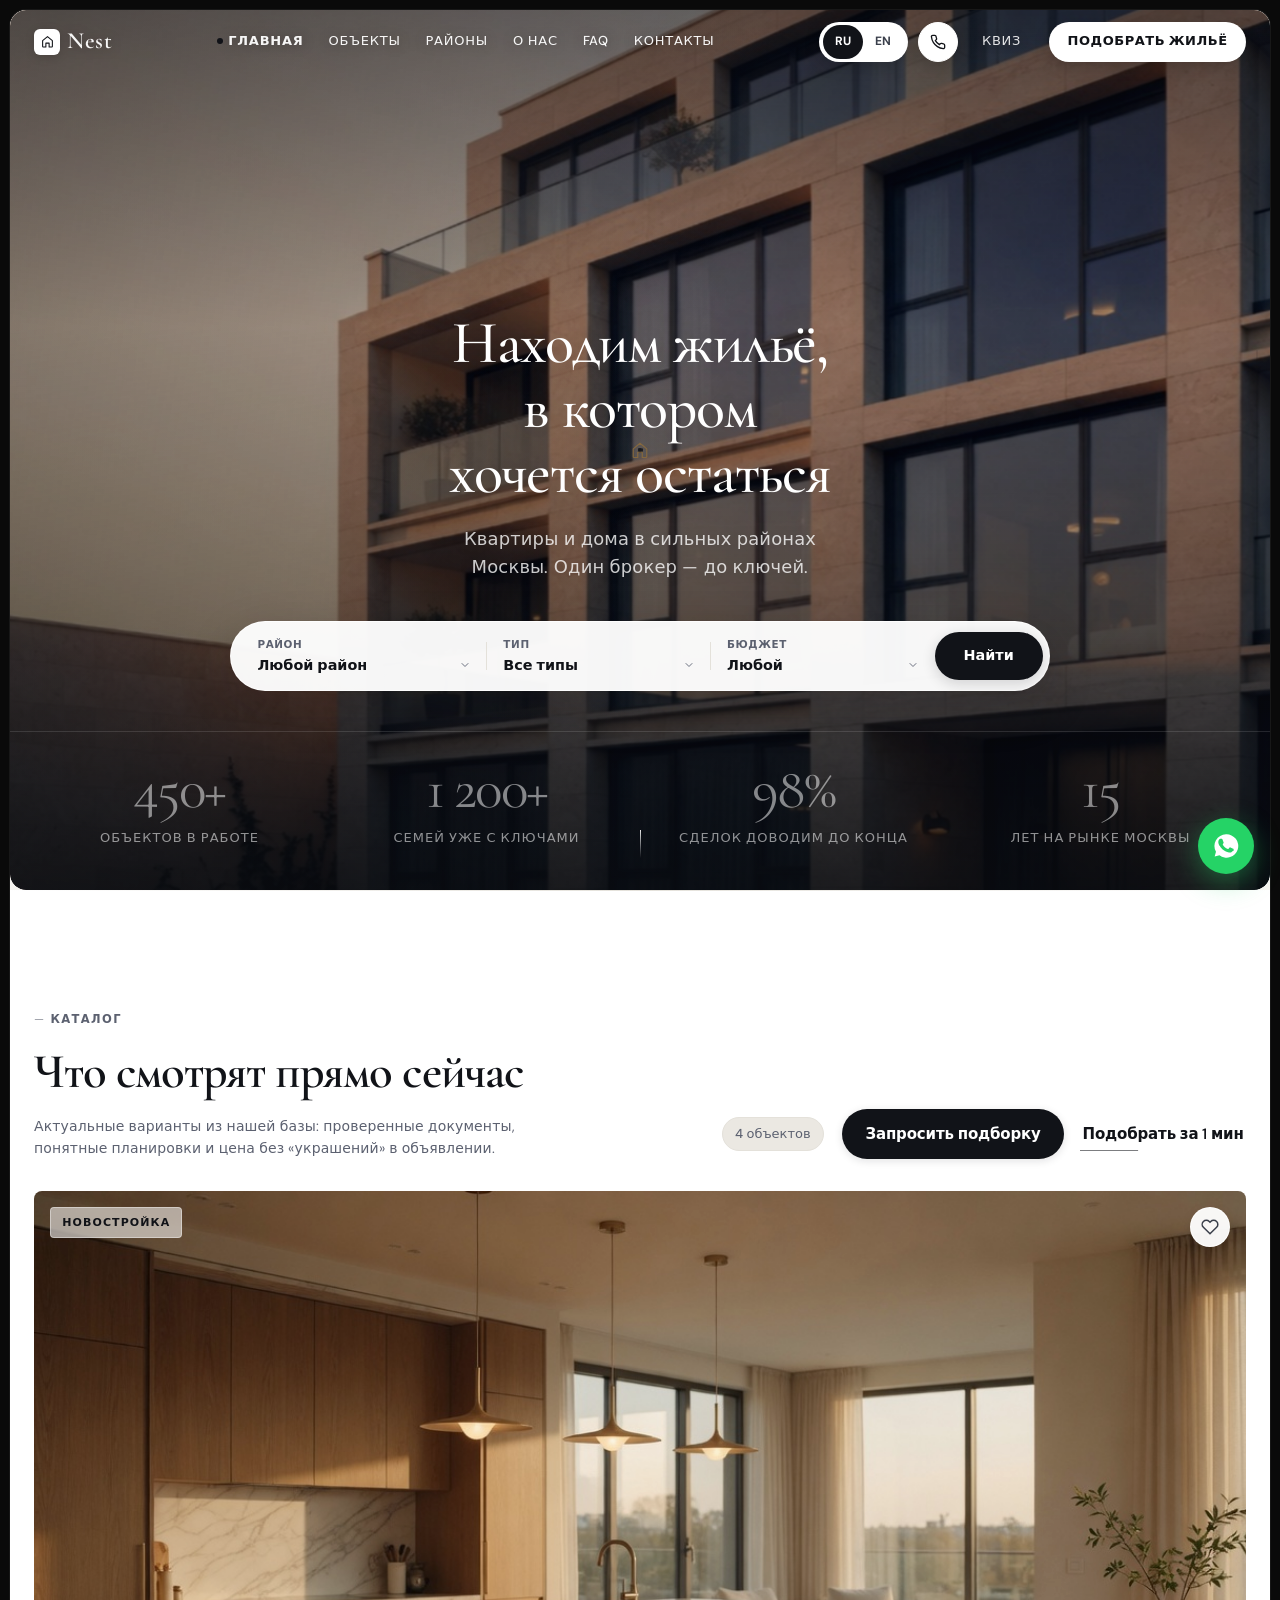
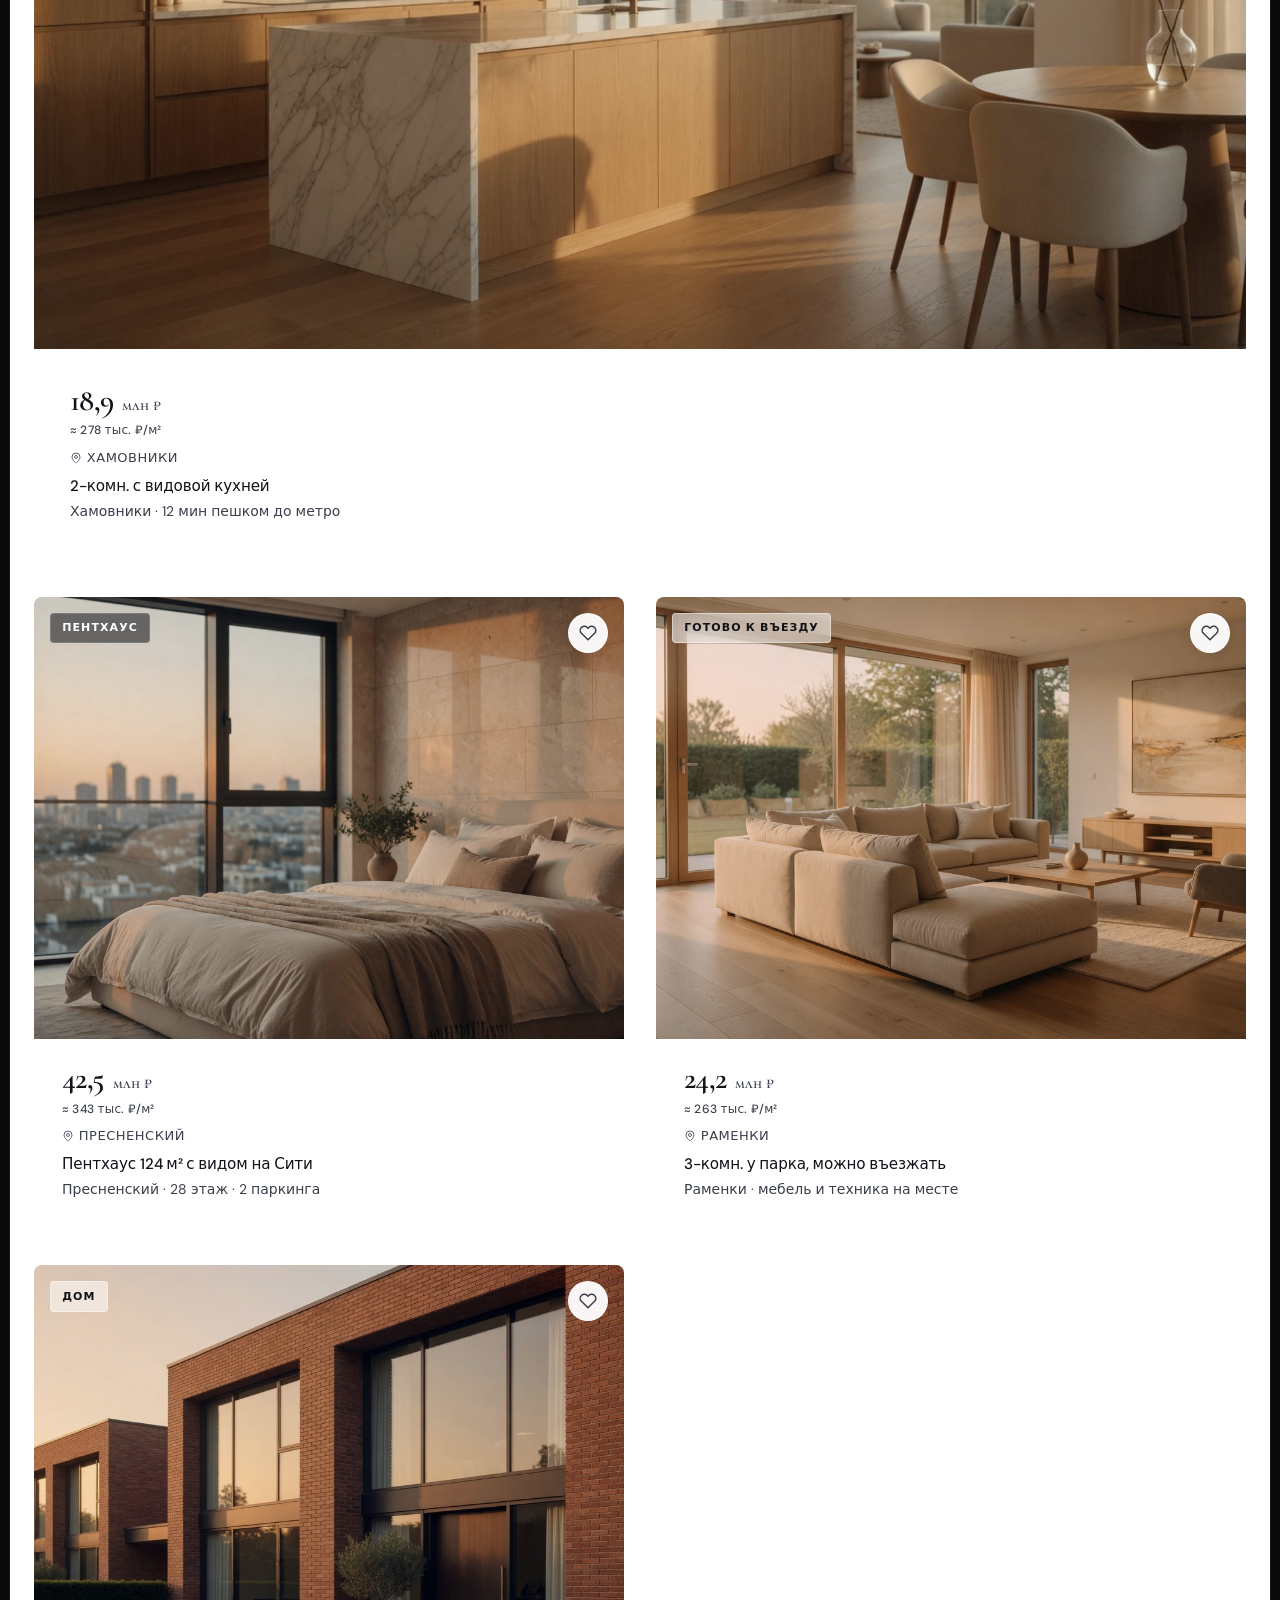
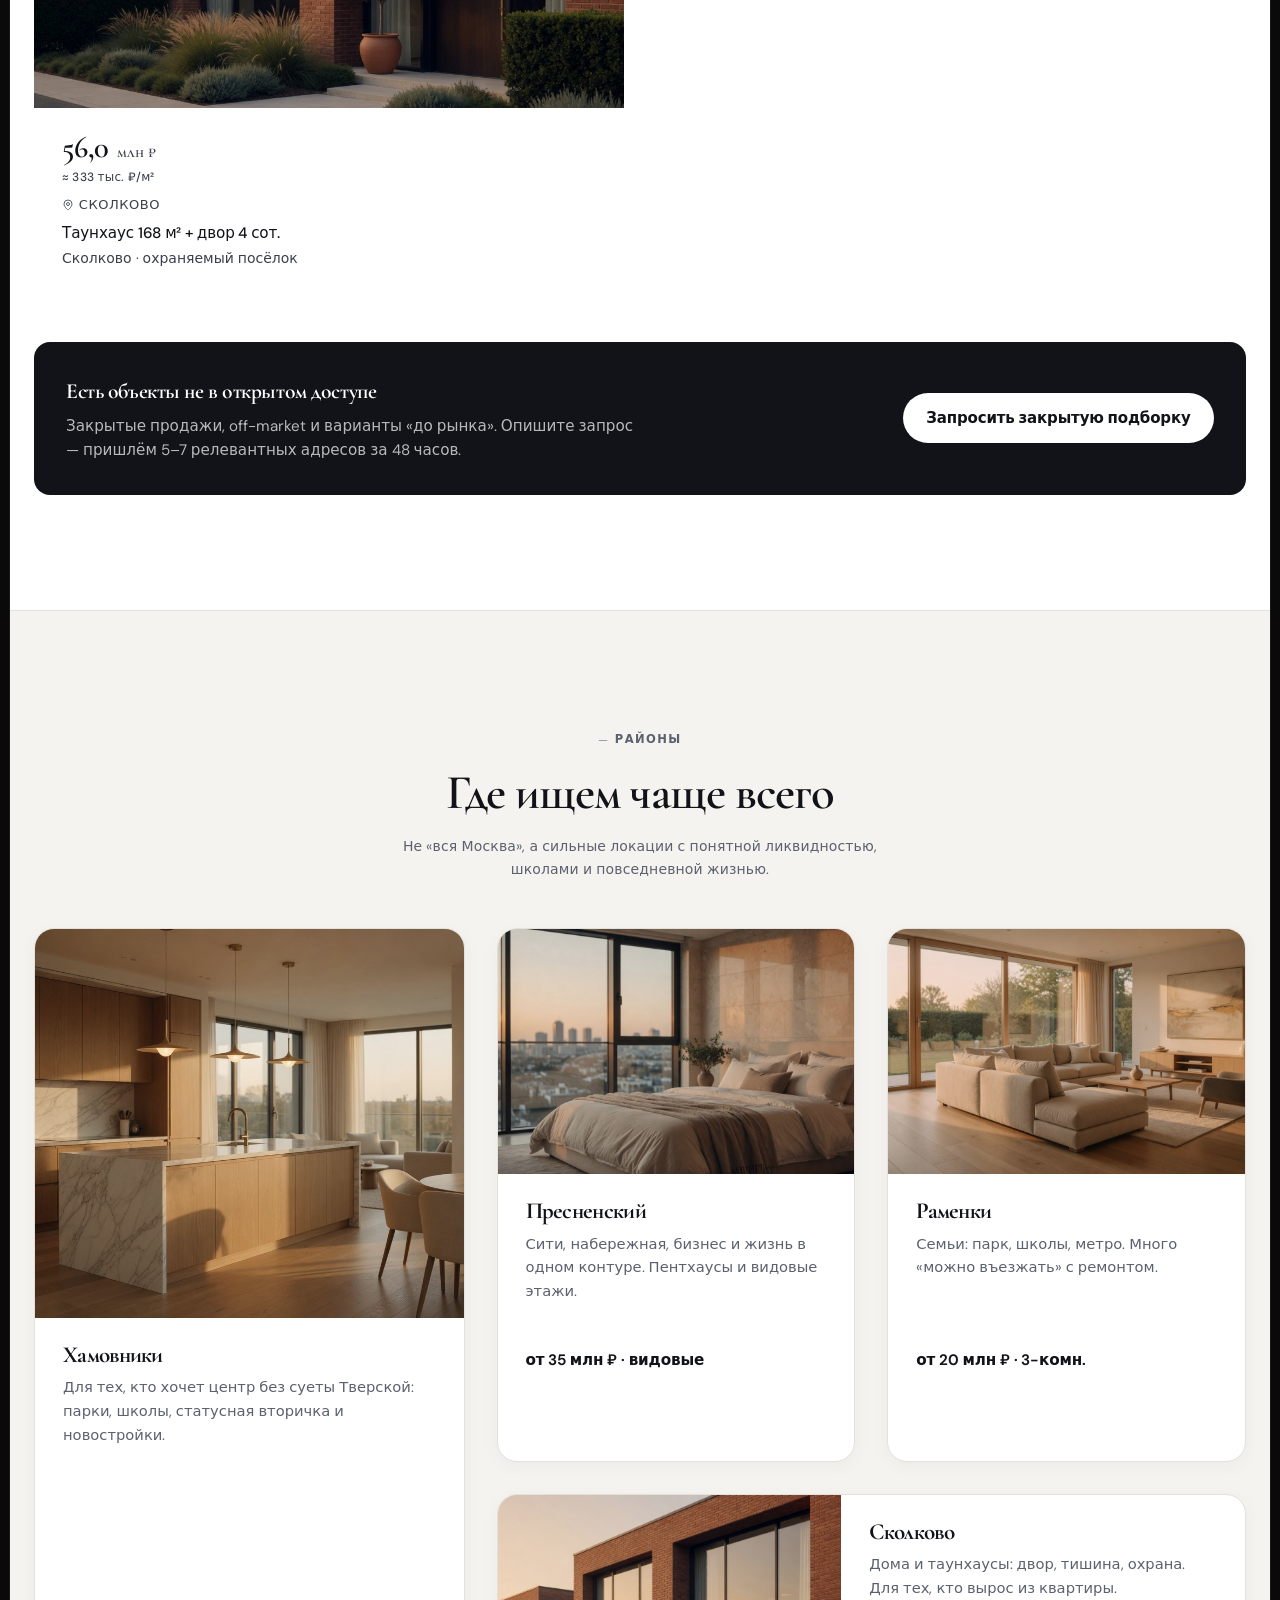
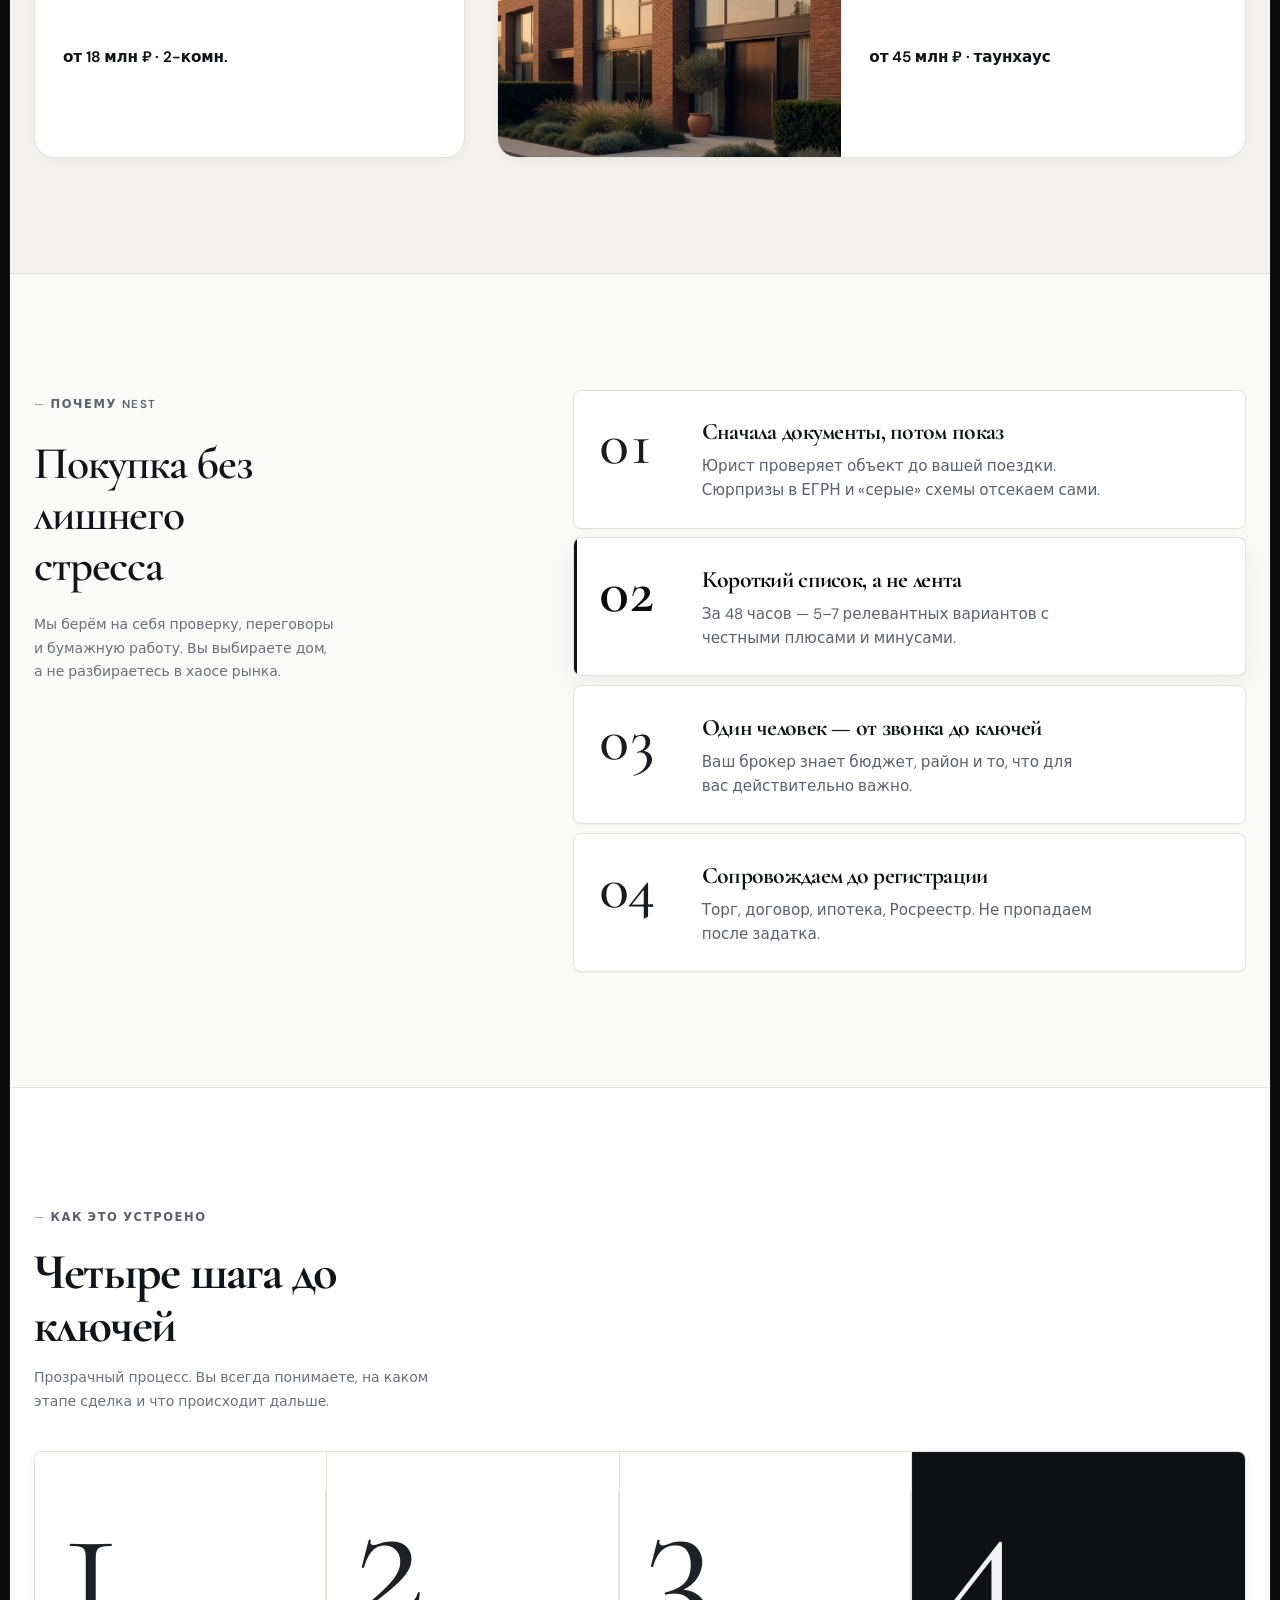
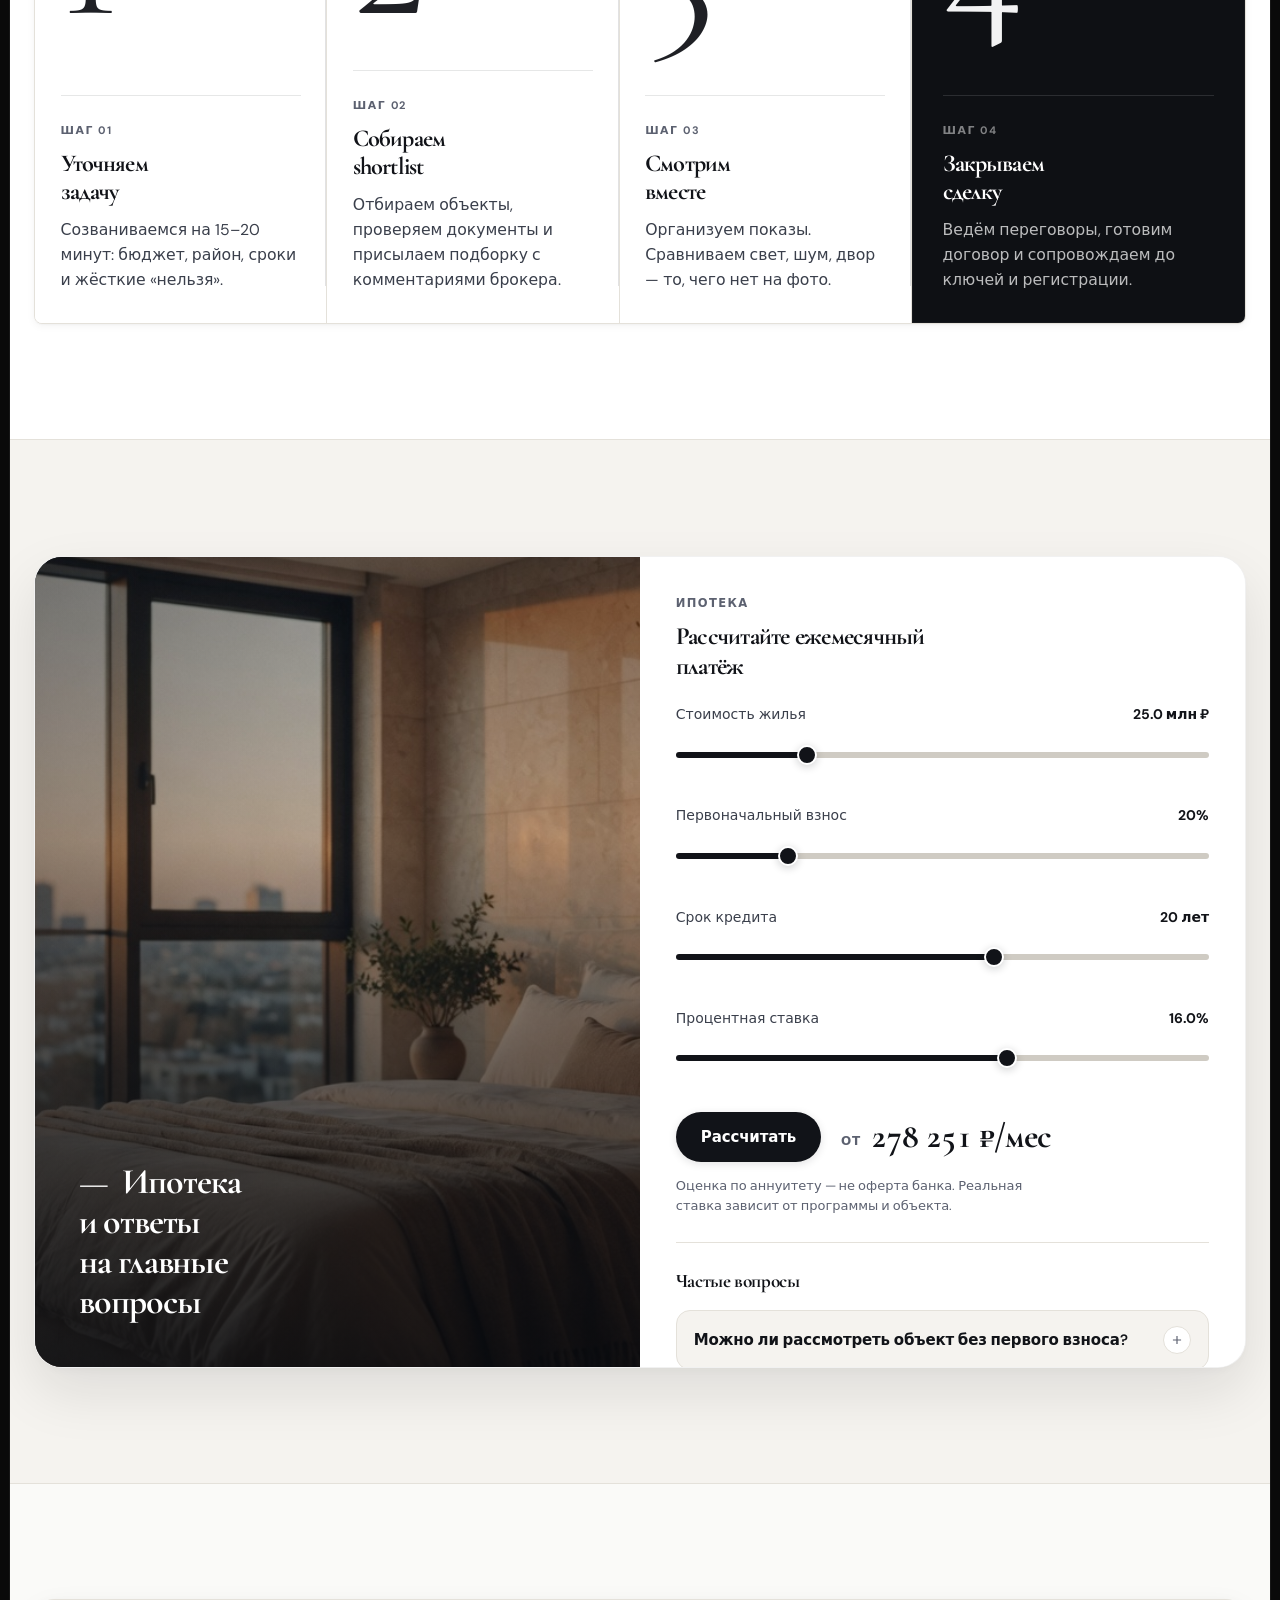
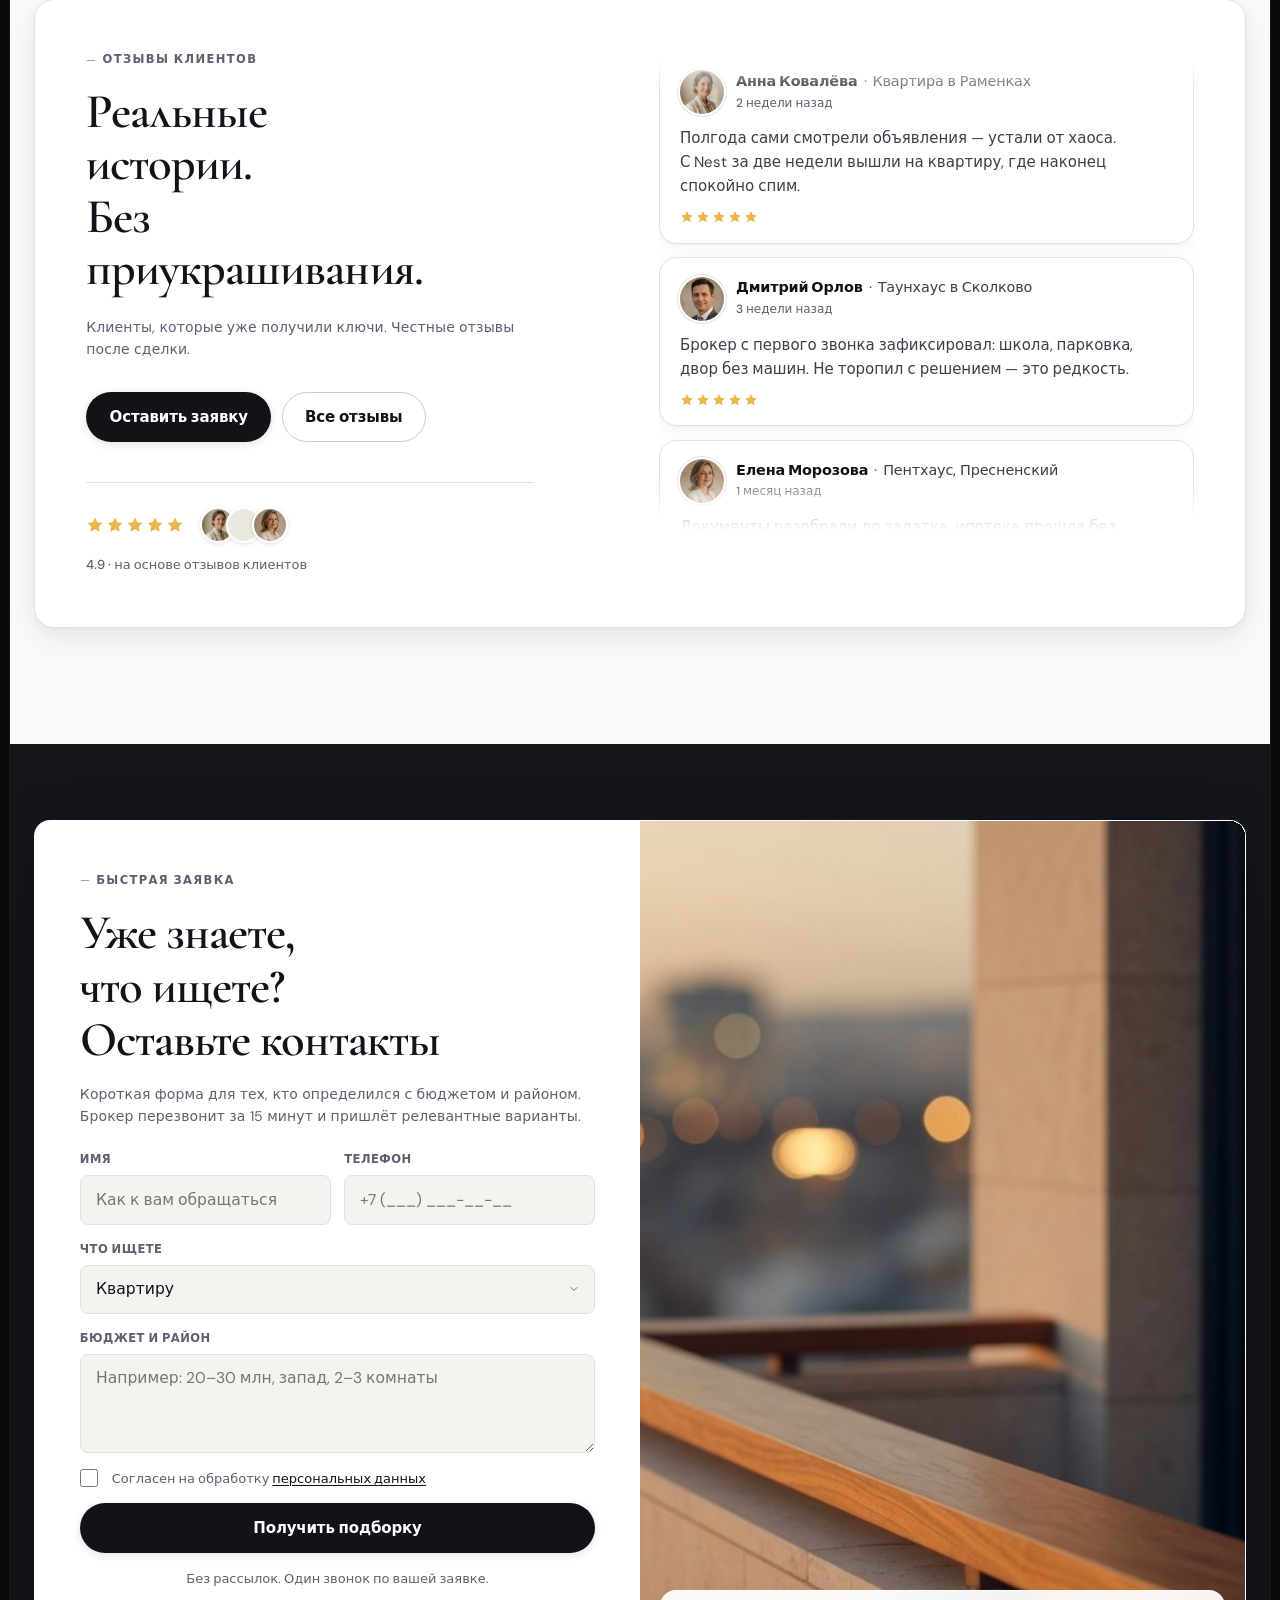
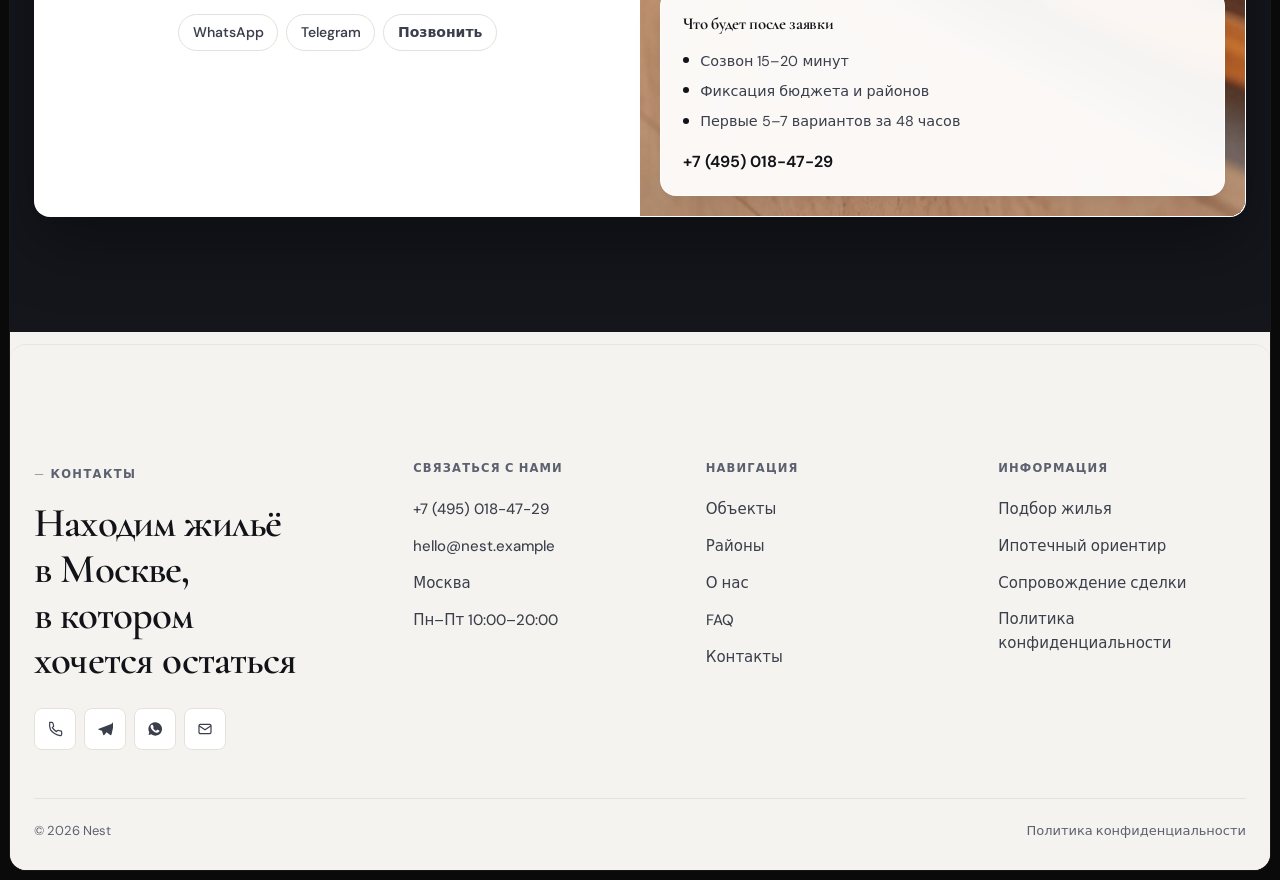
==== index.html @ ff5f13d0 "Mobile: hard-remove empty space under CTA form after call buttons." ====
<!DOCTYPE html>
<html lang="ru">
  <head>
    <meta charset="UTF-8" />
    <meta name="viewport" content="width=device-width, initial-scale=1.0" />
    <meta
      name="description"
      content="Nest — подбираем квартиры и дома в Москве. Один брокер от первого звонка до ключей."
    />
    <meta name="robots" content="index, follow" />
    <meta name="theme-color" content="#111318" />
    <title>Nest — Находим жильё, в котором хочется остаться</title>

    <!-- Open Graph -->
    <meta property="og:type" content="website" />
    <meta property="og:locale" content="ru_RU" />
    <meta property="og:site_name" content="Nest" />
    <meta property="og:title" content="Nest — Находим жильё, в котором хочется остаться" />
    <meta
      property="og:description"
      content="Подбираем квартиры и дома в сильных районах Москвы. Один брокер — от звонка до ключей."
    />
    <meta property="og:image" content="assets/images/hero.jpg" />
    <meta name="twitter:card" content="summary_large_image" />
    <meta name="twitter:title" content="Nest — жильё в Москве без стресса" />
    <meta name="twitter:description" content="Shortlist за 48 часов. Один брокер до ключей." />
    <meta name="twitter:image" content="assets/images/hero.jpg" />

    <link rel="preconnect" href="https://fonts.googleapis.com" />
    <link rel="preconnect" href="https://fonts.gstatic.com" crossorigin />
    <link
      href="https://fonts.googleapis.com/css2?family=Cormorant+Garamond:ital,wght@0,400;0,500;0,600;0,700;1,400&family=DM+Sans:ital,opsz,wght@0,9..40,400;0,9..40,500;0,9..40,600;0,9..40,700;1,9..40,400&display=swap"
      rel="stylesheet"
    />
    <link rel="stylesheet" href="styles.css?v=20260326f" />
    <link
      rel="icon"
      href="data:image/svg+xml,<svg xmlns='http://www.w3.org/2000/svg' viewBox='0 0 32 32'><rect width='32' height='32' rx='8' fill='%23C9A66B'/><path d='M16 7l9 7v11H7V14l9-7z' fill='none' stroke='white' stroke-width='2' stroke-linejoin='round'/></svg>"
    />
  </head>
  <body>
    <a class="skip-link" href="#top" data-i18n="skip">К содержимому</a>
    <div class="page-progress" aria-hidden="true">
      <span class="page-progress__bar" id="page-progress-bar"></span>
    </div>
    <div class="cursor-dot" id="cursor-dot" aria-hidden="true"></div>
    <div class="cursor-ring" id="cursor-ring" aria-hidden="true">
      <svg viewBox="0 0 24 24" fill="none" stroke="currentColor" stroke-width="1.6" stroke-linejoin="round" aria-hidden="true">
        <path d="M3 10.5 12 3l9 7.5V21a1 1 0 0 1-1 1h-5v-7H9v7H4a1 1 0 0 1-1-1v-10.5z" />
      </svg>
    </div>
    <div class="cursor-label" id="cursor-label" aria-hidden="true">Смотреть</div>
    <div class="site-shell">
      <header class="header" id="header">
        <div class="header__inner">
          <a href="#top" class="logo" aria-label="Nest — на главную">
            <span class="logo__mark" aria-hidden="true">
              <svg viewBox="0 0 24 24" fill="none" stroke="currentColor" stroke-width="2" stroke-linecap="round" stroke-linejoin="round">
                <path d="M3 10.5 12 3l9 7.5V21a1 1 0 0 1-1 1h-5v-7H9v7H4a1 1 0 0 1-1-1v-10.5z" />
              </svg>
            </span>
            Nest
          </a>

          <nav class="nav" id="nav" aria-label="Основная навигация">
            <a class="nav__link is-active" href="#top"><span class="nav__dot" aria-hidden="true"></span><span data-i18n="nav.home">Главная</span></a>
            <a class="nav__link" href="#properties" data-i18n="nav.properties">Объекты</a>
            <a class="nav__link" href="#districts" data-i18n="nav.districts">Районы</a>
            <a class="nav__link" href="#why" data-i18n="nav.about">О нас</a>
            <a class="nav__link" href="#faq" data-i18n="nav.faq">FAQ</a>
            <a class="nav__link" href="#contact" data-i18n="nav.contact">Контакты</a>
            <div class="nav__mobile-cta">
              <a class="header__phone" href="tel:+74950184729">+7 (495) 018-47-29</a>
              <a class="btn btn--primary" href="#contact" data-i18n="cta.find">Подобрать жильё</a>
              <button class="btn btn--ghost" type="button" data-open-quiz data-i18n="cta.quiz">Пройти квиз</button>
            </div>
          </nav>

          <div class="header__actions">
            <div class="lang-toggle" role="group" aria-label="Language">
              <button type="button" class="lang-toggle__btn is-active" data-lang-set="ru" aria-pressed="true">RU</button>
              <button type="button" class="lang-toggle__btn" data-lang-set="en" aria-pressed="false">EN</button>
            </div>
            <a class="header__phone-pill" href="tel:+74950184729" aria-label="Позвонить" data-i18n-aria="aria.call">
              <svg viewBox="0 0 24 24" fill="none" stroke="currentColor" stroke-width="2" aria-hidden="true"><path d="M22 16.92v3a2 2 0 0 1-2.18 2 19.79 19.79 0 0 1-8.63-3.07 19.5 19.5 0 0 1-6-6 19.79 19.79 0 0 1-3.07-8.67A2 2 0 0 1 4.11 2h3a2 2 0 0 1 2 1.72c.127.96.361 1.903.7 2.81a2 2 0 0 1-.45 2.11L8.09 9.91a16 16 0 0 0 6 6l1.27-1.27a2 2 0 0 1 2.11-.45c.907.339 1.85.573 2.81.7A2 2 0 0 1 22 16.92z"/></svg>
            </a>
            <button class="header__link-btn" type="button" data-open-quiz data-i18n="cta.quizShort">Квиз</button>
            <a class="header__cta-text" href="#contact" data-i18n="cta.find">Подобрать жильё</a>
            <button class="menu-toggle" type="button" id="menu-toggle" aria-expanded="false" aria-controls="nav" aria-label="Открыть меню">
              <span></span>
            </button>
          </div>
        </div>
      </header>

      <main id="top">
        <!-- HERO -->
        <section class="hero" aria-labelledby="hero-title">
          <div class="hero__media" aria-hidden="true">
            <img src="assets/images/hero.jpg" alt="Современная квартира в Москве с видом на город — Nest подбирает жильё" width="1920" height="1080" fetchpriority="high" />
            <div class="hero__overlay"></div>
          </div>

          <div class="hero__main">
            <div class="hero__content">
              <h1 class="hero__title" id="hero-title" data-i18n="hero.title">
                Находим жильё, в&nbsp;котором хочется остаться
              </h1>
              <p class="hero__subtitle" data-i18n="hero.sub">
                Квартиры и дома в сильных районах Москвы. Один брокер — до ключей.
              </p>

              <div class="search-panel">
                <form class="search-form" action="#properties" method="get" role="search" aria-label="Поиск жилья">
                  <div class="search-field">
                    <div class="search-field__body">
                      <label for="location" data-i18n="search.district">Район</label>
                      <select id="location" name="location">
                        <option value="" data-i18n="search.anyDistrict">Любой район</option>
                        <option value="center" data-i18n="search.center">Центр</option>
                        <option value="west" data-i18n="search.west">Запад</option>
                        <option value="north" data-i18n="search.north">Север</option>
                        <option value="south" data-i18n="search.south">Юг</option>
                        <option value="east" data-i18n="search.east">Восток</option>
                      </select>
                    </div>
                  </div>
                  <div class="search-field">
                    <div class="search-field__body">
                      <label for="type" data-i18n="search.type">Тип</label>
                      <select id="type" name="type">
                        <option value="" data-i18n="search.anyType">Все типы</option>
                        <option value="apartment" data-i18n="search.apartment">Квартира</option>
                        <option value="house" data-i18n="search.house">Дом</option>
                        <option value="newbuild" data-i18n="search.newbuild">Новостройка</option>
                        <option value="penthouse" data-i18n="search.penthouse">Пентхаус</option>
                      </select>
                    </div>
                  </div>
                  <div class="search-field">
                    <div class="search-field__body">
                      <label for="price" data-i18n="search.budget">Бюджет</label>
                      <select id="price" name="price">
                        <option value="" data-i18n="search.anyBudget">Любой</option>
                        <option value="10" data-i18n="search.p10">до 10 млн ₽</option>
                        <option value="20" data-i18n="search.p20">10–20 млн ₽</option>
                        <option value="40" data-i18n="search.p40">20–40 млн ₽</option>
                        <option value="40plus" data-i18n="search.p40p">от 40 млн ₽</option>
                      </select>
                    </div>
                  </div>
                  <button class="btn btn--search" type="submit" data-i18n="search.submit">Найти</button>
                </form>
              </div>
            </div>
          </div>

          <div class="hero__stats" id="stats" aria-label="Ключевые показатели">
            <div class="container">
              <div class="stats-bar">
                <div class="stats-bar__item">
                  <div class="stats-bar__value"><span class="js-count" data-target="450" data-suffix="+">450+</span></div>
                  <div class="stats-bar__label" data-i18n="stats.s1">объектов в работе</div>
                </div>
                <div class="stats-bar__item">
                  <div class="stats-bar__value"><span class="js-count" data-target="1200" data-suffix="+">1&nbsp;200+</span></div>
                  <div class="stats-bar__label" data-i18n="stats.s2">семей уже с ключами</div>
                </div>
                <div class="stats-bar__item">
                  <div class="stats-bar__value"><span class="js-count" data-target="98" data-suffix="%">98%</span></div>
                  <div class="stats-bar__label" data-i18n="stats.s3">сделок доводим до конца</div>
                </div>
                <div class="stats-bar__item">
                  <div class="stats-bar__value"><span class="js-count" data-target="15">15</span></div>
                  <div class="stats-bar__label" data-i18n="stats.s4">лет на рынке Москвы</div>
                </div>
              </div>
            </div>
          </div>

          <a class="hero__scroll" href="#properties" aria-label="Дальше">
            <span class="hero__scroll-line" aria-hidden="true"></span>
          </a>
        </section>

        <!-- PROPERTIES -->
        <section class="properties section" id="properties" aria-labelledby="properties-title">
          <div class="container">
            <div class="properties__head">
              <div class="section-head">
                <p class="eyebrow" data-i18n="prop.eyebrow">Каталог</p>
                <h2 class="section-title" id="properties-title" data-i18n="prop.title">Что смотрят прямо сейчас</h2>
                <p class="section-lead" data-i18n="prop.lead">
                  Актуальные варианты из нашей базы: проверенные документы,
                  понятные планировки и цена без «украшений» в объявлении.
                </p>
              </div>
              <div class="properties__actions">
                <span class="filter-bar__count" id="filter-count" data-i18n-count>4 объекта</span>
                <a class="btn btn--primary" href="#contact" data-i18n="prop.request">Запросить подборку</a>
                <button class="btn btn--text" type="button" data-open-quiz data-i18n="prop.quiz">Подобрать за 1 мин</button>
              </div>
            </div>

            <div class="filter-bar" id="filter-bar" aria-live="polite">
              <div id="filter-chips"></div>
              <a href="#properties" class="filter-bar__reset" id="filter-reset" hidden data-i18n="prop.reset">Сбросить</a>
            </div>

            <div class="properties-empty" id="properties-empty" role="status" hidden>
              <h3 data-i18n="prop.emptyTitle">По этим фильтрам объектов нет</h3>
              <p data-i18n="prop.emptyText">Сбросьте фильтры или оставьте заявку — подберём варианты под ваш запрос.</p>
              <a class="btn btn--primary" href="#contact" data-i18n="prop.emptyCta">Оставить заявку на подбор</a>
            </div>

            <div class="property-grid" id="property-grid">
              <a
                class="property-card property-card--featured reveal"
                href="properties/property-1.html"
                data-id="p1"
                data-location="center"
                data-type="apartment newbuild"
                data-price="18.9"
              >
                <div class="property-card__media">
                  <img src="assets/images/property-1.jpg" alt="Светлая кухня-гостиная в современном доме" width="800" height="600" loading="lazy" />
                  <span class="property-card__badge" data-i18n="card.p1.badge">Новостройка</span>
                  <button type="button" class="property-card__fav" data-fav="p1" aria-label="В избранное" data-i18n-aria="prop.fav" aria-pressed="false">
                    <svg viewBox="0 0 24 24" fill="none" stroke="currentColor" stroke-width="2"><path d="M20.8 4.6a5.5 5.5 0 0 0-7.8 0L12 5.6l-1-1a5.5 5.5 0 0 0-7.8 7.8l1 1L12 21l7.8-7.6 1-1a5.5 5.5 0 0 0 0-7.8z"/></svg>
                  </button>
                  <div class="property-card__overlay">
                    <span class="property-card__cta">
                      <span data-i18n="prop.more">Подробнее</span>
                      <svg viewBox="0 0 16 16" fill="none" aria-hidden="true"><path d="M3 8h10M9 4l4 4-4 4" stroke="currentColor" stroke-width="1.6" stroke-linecap="round" stroke-linejoin="round"/></svg>
                    </span>
                  </div>
                </div>
                <div class="property-card__body">
                  <div class="property-card__top">
                    <p class="property-card__loc">
                      <svg viewBox="0 0 24 24" fill="none" stroke="currentColor" stroke-width="2" aria-hidden="true"><path d="M20 10c0 6-8 12-8 12s-8-6-8-12a8 8 0 0 1 16 0Z"/><circle cx="12" cy="10" r="3"/></svg>
                      Хамовники
                    </p>
                    <div class="property-card__price">
                      <span class="property-card__price-num">18,9</span>
                      <span class="property-card__price-unit" data-i18n="meta.mln">млн ₽</span>
                      <span class="property-card__price-m2" data-i18n="card.p1.m2">≈ 278 тыс. ₽/м²</span>
                    </div>
                  </div>
                  <h3 class="property-card__title" data-i18n="card.p1.title">2-комн. с видовой кухней</h3>
                  <p class="property-card__desc" data-i18n="card.p1.desc">Хамовники · 12 мин пешком до метро</p>
                  <div class="property-card__meta">
                    <span><strong>2</strong> <span data-i18n="meta.rooms">комн.</span></span>
                    <span class="meta-dot" aria-hidden="true"></span>
                    <span><strong>68</strong> м²</span>
                    <span class="meta-dot" aria-hidden="true"></span>
                    <span><strong>14</strong> <span data-i18n="meta.floor">этаж</span></span>
                  </div>
                </div>
              </a>

              <a
                class="property-card reveal"
                href="properties/property-2.html"
                data-id="p2"
                data-location="center"
                data-type="penthouse apartment"
                data-price="42.5"
              >
                <div class="property-card__media">
                  <img src="assets/images/property-2.jpg" alt="Спальня пентхауса с панорамными окнами" width="800" height="600" loading="lazy" />
                  <span class="property-card__badge property-card__badge--accent" data-i18n="card.p2.badge">Пентхаус</span>
                  <button type="button" class="property-card__fav" data-fav="p2" aria-label="В избранное" data-i18n-aria="prop.fav" aria-pressed="false">
                    <svg viewBox="0 0 24 24" fill="none" stroke="currentColor" stroke-width="2"><path d="M20.8 4.6a5.5 5.5 0 0 0-7.8 0L12 5.6l-1-1a5.5 5.5 0 0 0-7.8 7.8l1 1L12 21l7.8-7.6 1-1a5.5 5.5 0 0 0 0-7.8z"/></svg>
                  </button>
                  <div class="property-card__overlay">
                    <span class="property-card__cta">
                      <span data-i18n="prop.more">Подробнее</span>
                      <svg viewBox="0 0 16 16" fill="none" aria-hidden="true"><path d="M3 8h10M9 4l4 4-4 4" stroke="currentColor" stroke-width="1.6" stroke-linecap="round" stroke-linejoin="round"/></svg>
                    </span>
                  </div>
                </div>
                <div class="property-card__body">
                  <div class="property-card__top">
                    <p class="property-card__loc">
                      <svg viewBox="0 0 24 24" fill="none" stroke="currentColor" stroke-width="2" aria-hidden="true"><path d="M20 10c0 6-8 12-8 12s-8-6-8-12a8 8 0 0 1 16 0Z"/><circle cx="12" cy="10" r="3"/></svg>
                      Пресненский
                    </p>
                    <div class="property-card__price">
                      <span class="property-card__price-num">42,5</span>
                      <span class="property-card__price-unit" data-i18n="meta.mln">млн ₽</span>
                      <span class="property-card__price-m2" data-i18n="card.p2.m2">≈ 343 тыс. ₽/м²</span>
                    </div>
                  </div>
                  <h3 class="property-card__title" data-i18n="card.p2.title">Пентхаус 124 м² с видом на Сити</h3>
                  <p class="property-card__desc" data-i18n="card.p2.desc">Пресненский · 28 этаж · 2 паркинга</p>
                  <div class="property-card__meta">
                    <span><strong>3</strong> <span data-i18n="meta.rooms">комн.</span></span>
                    <span class="meta-dot" aria-hidden="true"></span>
                    <span><strong>124</strong> м²</span>
                    <span class="meta-dot" aria-hidden="true"></span>
                    <span><strong>28</strong> <span data-i18n="meta.floor">этаж</span></span>
                  </div>
                </div>
              </a>

              <a
                class="property-card reveal"
                href="properties/property-3.html"
                data-id="p3"
                data-location="west"
                data-type="apartment"
                data-price="24.2"
              >
                <div class="property-card__media">
                  <img src="assets/images/property-3.jpg" alt="Гостиная с панорамными окнами" width="800" height="600" loading="lazy" />
                  <span class="property-card__badge" data-i18n="card.p3.badge">Готово к въезду</span>
                  <button type="button" class="property-card__fav" data-fav="p3" aria-label="В избранное" data-i18n-aria="prop.fav" aria-pressed="false">
                    <svg viewBox="0 0 24 24" fill="none" stroke="currentColor" stroke-width="2"><path d="M20.8 4.6a5.5 5.5 0 0 0-7.8 0L12 5.6l-1-1a5.5 5.5 0 0 0-7.8 7.8l1 1L12 21l7.8-7.6 1-1a5.5 5.5 0 0 0 0-7.8z"/></svg>
                  </button>
                  <div class="property-card__overlay">
                    <span class="property-card__cta">
                      <span data-i18n="prop.more">Подробнее</span>
                      <svg viewBox="0 0 16 16" fill="none" aria-hidden="true"><path d="M3 8h10M9 4l4 4-4 4" stroke="currentColor" stroke-width="1.6" stroke-linecap="round" stroke-linejoin="round"/></svg>
                    </span>
                  </div>
                </div>
                <div class="property-card__body">
                  <div class="property-card__top">
                    <p class="property-card__loc">
                      <svg viewBox="0 0 24 24" fill="none" stroke="currentColor" stroke-width="2" aria-hidden="true"><path d="M20 10c0 6-8 12-8 12s-8-6-8-12a8 8 0 0 1 16 0Z"/><circle cx="12" cy="10" r="3"/></svg>
                      Раменки
                    </p>
                    <div class="property-card__price">
                      <span class="property-card__price-num">24,2</span>
                      <span class="property-card__price-unit" data-i18n="meta.mln">млн ₽</span>
                      <span class="property-card__price-m2" data-i18n="card.p3.m2">≈ 263 тыс. ₽/м²</span>
                    </div>
                  </div>
                  <h3 class="property-card__title" data-i18n="card.p3.title">3-комн. у парка, можно въезжать</h3>
                  <p class="property-card__desc" data-i18n="card.p3.desc">Раменки · мебель и техника на месте</p>
                  <div class="property-card__meta">
                    <span><strong>3</strong> <span data-i18n="meta.rooms">комн.</span></span>
                    <span class="meta-dot" aria-hidden="true"></span>
                    <span><strong>92</strong> м²</span>
                    <span class="meta-dot" aria-hidden="true"></span>
                    <span><strong>7</strong> <span data-i18n="meta.floor">этаж</span></span>
                  </div>
                </div>
              </a>

              <a
                class="property-card reveal"
                href="properties/property-4.html"
                data-id="p4"
                data-location="west"
                data-type="house"
                data-price="56.0"
              >
                <div class="property-card__media">
                  <img src="assets/images/property-4.jpg" alt="Современный таунхаус" width="800" height="600" loading="lazy" />
                  <span class="property-card__badge" data-i18n="card.p4.badge">Дом</span>
                  <button type="button" class="property-card__fav" data-fav="p4" aria-label="В избранное" data-i18n-aria="prop.fav" aria-pressed="false">
                    <svg viewBox="0 0 24 24" fill="none" stroke="currentColor" stroke-width="2"><path d="M20.8 4.6a5.5 5.5 0 0 0-7.8 0L12 5.6l-1-1a5.5 5.5 0 0 0-7.8 7.8l1 1L12 21l7.8-7.6 1-1a5.5 5.5 0 0 0 0-7.8z"/></svg>
                  </button>
                  <div class="property-card__overlay">
                    <span class="property-card__cta">
                      <span data-i18n="prop.more">Подробнее</span>
                      <svg viewBox="0 0 16 16" fill="none" aria-hidden="true"><path d="M3 8h10M9 4l4 4-4 4" stroke="currentColor" stroke-width="1.6" stroke-linecap="round" stroke-linejoin="round"/></svg>
                    </span>
                  </div>
                </div>
                <div class="property-card__body">
                  <div class="property-card__top">
                    <p class="property-card__loc">
                      <svg viewBox="0 0 24 24" fill="none" stroke="currentColor" stroke-width="2" aria-hidden="true"><path d="M20 10c0 6-8 12-8 12s-8-6-8-12a8 8 0 0 1 16 0Z"/><circle cx="12" cy="10" r="3"/></svg>
                      Сколково
                    </p>
                    <div class="property-card__price">
                      <span class="property-card__price-num">56,0</span>
                      <span class="property-card__price-unit" data-i18n="meta.mln">млн ₽</span>
                      <span class="property-card__price-m2" data-i18n="card.p4.m2">≈ 333 тыс. ₽/м²</span>
                    </div>
                  </div>
                  <h3 class="property-card__title" data-i18n="card.p4.title">Таунхаус 168 м² + двор 4 сот.</h3>
                  <p class="property-card__desc" data-i18n="card.p4.desc">Сколково · охраняемый посёлок</p>
                  <div class="property-card__meta">
                    <span><strong>4</strong> <span data-i18n="meta.rooms">комн.</span></span>
                    <span class="meta-dot" aria-hidden="true"></span>
                    <span><strong>168</strong> м²</span>
                    <span class="meta-dot" aria-hidden="true"></span>
                    <span><strong>4</strong> <span data-i18n="meta.sot">сот.</span></span>
                  </div>
                </div>
              </a>
            </div>

            <div class="properties__closed reveal">
              <div>
                <h3 data-i18n="prop.closedTitle">Есть объекты не в открытом доступе</h3>
                <p data-i18n="prop.closedText">Закрытые продажи, off-market и варианты «до рынка». Опишите запрос — пришлём 5–7 релевантных адресов за 48 часов.</p>
              </div>
              <a class="btn btn--light" href="#contact" data-i18n="prop.closedCta">Запросить закрытую подборку</a>
            </div>
          </div>
        </section>

        <!-- DISTRICTS -->
        <section class="districts section" id="districts" aria-labelledby="districts-title">
          <div class="container">
            <div class="section-head section-head--center reveal">
              <p class="eyebrow" data-i18n="districts.eyebrow">Районы</p>
              <h2 class="section-title" id="districts-title" data-i18n="districts.title">Где ищем чаще всего</h2>
              <p class="section-lead" data-i18n="districts.lead">
                Не «вся Москва», а сильные локации с понятной ликвидностью, школами и повседневной жизнью.
              </p>
            </div>
            <div class="districts-grid">
              <article class="district-card district-card--tall reveal">
                <div class="district-card__media">
                  <img src="assets/images/property-1.jpg" alt="Жилой квартал Хамовников" loading="lazy" width="640" height="480" />
                </div>
                <div class="district-card__body">
                  <h3 class="district-card__name">Хамовники</h3>
                  <p class="district-card__for" data-i18n="districts.d1.for">Для тех, кто хочет центр без суеты Тверской: парки, школы, статусная вторичка и новостройки.</p>
                  <p class="district-card__price" data-i18n="districts.d1.price">от 18 млн ₽ · 2-комн.</p>
                  <a class="district-card__cta" href="#properties" data-filter-location="center" data-prefill-message="Интересует Хамовники" data-i18n="districts.view">Смотреть объекты →</a>
                </div>
              </article>
              <article class="district-card reveal">
                <div class="district-card__media">
                  <img src="assets/images/property-2.jpg" alt="Пресненский район и виды на Сити" loading="lazy" width="640" height="400" />
                </div>
                <div class="district-card__body">
                  <h3 class="district-card__name">Пресненский</h3>
                  <p class="district-card__for" data-i18n="districts.d2.for">Сити, набережная, бизнес и жизнь в одном контуре. Пентхаусы и видовые этажи.</p>
                  <p class="district-card__price" data-i18n="districts.d2.price">от 35 млн ₽ · видовые</p>
                  <a class="district-card__cta" href="#properties" data-filter-location="center" data-prefill-message="Интересует Пресненский / Сити" data-i18n="districts.view">Смотреть объекты →</a>
                </div>
              </article>
              <article class="district-card reveal">
                <div class="district-card__media">
                  <img src="assets/images/property-3.jpg" alt="Район Раменки рядом с парком" loading="lazy" width="640" height="400" />
                </div>
                <div class="district-card__body">
                  <h3 class="district-card__name">Раменки</h3>
                  <p class="district-card__for" data-i18n="districts.d3.for">Семьи: парк, школы, метро. Много «можно въезжать» с ремонтом.</p>
                  <p class="district-card__price" data-i18n="districts.d3.price">от 20 млн ₽ · 3-комн.</p>
                  <a class="district-card__cta" href="#properties" data-filter-location="west" data-prefill-message="Интересуют Раменки, семья" data-i18n="districts.view">Смотреть объекты →</a>
                </div>
              </article>
              <article class="district-card district-card--wide reveal">
                <div class="district-card__media">
                  <img src="assets/images/property-4.jpg" alt="Таунхаусы и дома в Сколково" loading="lazy" width="800" height="420" />
                </div>
                <div class="district-card__body">
                  <h3 class="district-card__name">Сколково</h3>
                  <p class="district-card__for" data-i18n="districts.d4.for">Дома и таунхаусы: двор, тишина, охрана. Для тех, кто вырос из квартиры.</p>
                  <p class="district-card__price" data-i18n="districts.d4.price">от 45 млн ₽ · таунхаус</p>
                  <a class="district-card__cta" href="#properties" data-filter-location="west" data-prefill-message="Интересует Сколково, дом/таунхаус" data-i18n="districts.view">Смотреть объекты →</a>
                </div>
              </article>
            </div>
          </div>
        </section>

        <!-- WHY — editorial typography (Wacomet-style) -->
        <section class="why section" id="why" aria-labelledby="why-title">
          <div class="container why-layout">
            <div class="why-intro reveal">
              <p class="why-intro__label">
                <span class="why-intro__dash" aria-hidden="true">—</span>
                <span data-i18n="why.eyebrow">Почему Nest</span>
              </p>
              <h2 class="why-intro__title" id="why-title">
                <span data-i18n="why.title1">Покупка без</span>
                <span data-i18n="why.title2">лишнего</span><br />
                <span data-i18n="why.title3">стресса</span>
              </h2>
              <p class="why-intro__lead" data-i18n="why.lead">
                Мы берём на себя проверку, переговоры и бумажную работу.
                Вы выбираете дом, а не разбираетесь в хаосе рынка.
              </p>
            </div>

            <ol class="why-list" id="why-list">
              <li class="why-item">
                <span class="why-item__num" aria-hidden="true">01</span>
                <div class="why-item__body">
                  <h3 data-i18n="why.t1">Сначала документы, потом показ</h3>
                  <p data-i18n="why.p1">Юрист проверяет объект до вашей поездки. Сюрпризы в ЕГРН и «серые» схемы отсекаем сами.</p>
                </div>
              </li>
              <li class="why-item why-item--accent">
                <span class="why-item__num" aria-hidden="true">02</span>
                <div class="why-item__body">
                  <h3 data-i18n="why.t2">Короткий список, а не лента</h3>
                  <p data-i18n="why.p2">За 48 часов — 5–7 релевантных вариантов с честными плюсами и минусами.</p>
                </div>
              </li>
              <li class="why-item">
                <span class="why-item__num" aria-hidden="true">03</span>
                <div class="why-item__body">
                  <h3 data-i18n="why.t3">Один человек — от звонка до ключей</h3>
                  <p data-i18n="why.p3">Ваш брокер знает бюджет, район и то, что для вас действительно важно.</p>
                </div>
              </li>
              <li class="why-item">
                <span class="why-item__num" aria-hidden="true">04</span>
                <div class="why-item__body">
                  <h3 data-i18n="why.t4">Сопровождаем до регистрации</h3>
                  <p data-i18n="why.p4">Торг, договор, ипотека, Росреестр. Не пропадаем после задатка.</p>
                </div>
              </li>
            </ol>
          </div>
        </section>

        <!-- PROCESS — bold columns (FACTURE-style) -->
        <section class="process section" id="process" aria-labelledby="process-title">
          <div class="container">
            <header class="process-head reveal">
              <p class="process-head__label">
                <span class="process-head__dash" aria-hidden="true">—</span>
                <span data-i18n="process.eyebrow">Как это устроено</span>
              </p>
              <h2 class="process-head__title" id="process-title" data-i18n="process.title">Четыре шага до ключей</h2>
              <p class="process-head__lead" data-i18n="process.lead">
                Прозрачный процесс. Вы всегда понимаете, на каком этапе сделка и что происходит дальше.
              </p>
            </header>

            <div class="process-stage" id="process-stage">
              <ol class="process-cols" id="process-cols">
                <li class="process-col" data-step="0">
                  <span class="process-col__digit" aria-hidden="true">1</span>
                  <div class="process-col__meta">
                    <span class="process-col__step" data-i18n="process.step1">Шаг 01</span>
                    <h3 data-i18n="process.t1">Уточняем задачу</h3>
                    <p data-i18n="process.p1">Созваниваемся на 15–20 минут: бюджет, район, сроки и жёсткие «нельзя».</p>
                  </div>
                </li>
                <li class="process-col" data-step="1">
                  <span class="process-col__digit" aria-hidden="true">2</span>
                  <div class="process-col__meta">
                    <span class="process-col__step" data-i18n="process.step2">Шаг 02</span>
                    <h3 data-i18n="process.t2">Собираем shortlist</h3>
                    <p data-i18n="process.p2">Отбираем объекты, проверяем документы и присылаем подборку с комментариями брокера.</p>
                  </div>
                </li>
                <li class="process-col" data-step="2">
                  <span class="process-col__digit" aria-hidden="true">3</span>
                  <div class="process-col__meta">
                    <span class="process-col__step" data-i18n="process.step3">Шаг 03</span>
                    <h3 data-i18n="process.t3">Смотрим вместе</h3>
                    <p data-i18n="process.p3">Организуем показы. Сравниваем свет, шум, двор — то, чего нет на фото.</p>
                  </div>
                </li>
                <li class="process-col process-col--accent" data-step="3">
                  <span class="process-col__digit" aria-hidden="true">4</span>
                  <div class="process-col__meta">
                    <span class="process-col__step" data-i18n="process.step4">Шаг 04</span>
                    <h3 data-i18n="process.t4">Закрываем сделку</h3>
                    <p data-i18n="process.p4">Ведём переговоры, готовим договор и сопровождаем до ключей и регистрации.</p>
                  </div>
                </li>
              </ol>
            </div>
          </div>
        </section>

        <!-- MORTGAGE + FAQ — split panel (ref layout) -->
        <section class="answers section" id="mortgage" aria-labelledby="answers-title">
          <div class="container">
            <div class="answers-split reveal">
              <div class="answers-split__media">
                <img
                  src="assets/images/mortgage-side.jpg"
                  alt="Интерьер современной квартиры — ориентир по бюджету и ипотеке"
                  width="1200"
                  height="1400"
                  loading="lazy"
                  decoding="async"
                />
                <div class="answers-split__caption">
                  <h2 class="answers-split__title" id="answers-title">
                    <span class="answers-split__dash" aria-hidden="true">—</span>
                    <span data-i18n="answers.title1">Ипотека и ответы</span><br />
                    <span data-i18n="answers.title2">на главные вопросы</span>
                  </h2>
                </div>
              </div>

              <div class="answers-split__panel">
                <div class="answers-calc">
                  <p class="answers-calc__eyebrow" data-i18n="mortgage.eyebrow">Ипотека</p>
                  <h3 class="answers-calc__title" data-i18n="mortgage.title">Рассчитайте ежемесячный платёж</h3>

                  <div class="answers-calc__form">
                    <div class="mortgage__field">
                      <label for="m-price">
                        <span data-i18n="mortgage.price">Стоимость жилья</span>
                        <span id="m-price-val">25.0 млн ₽</span>
                      </label>
                      <input type="range" id="m-price" min="8" max="80" step="0.5" value="25" />
                    </div>
                    <div class="mortgage__field">
                      <label for="m-down">
                        <span data-i18n="mortgage.down">Первоначальный взнос</span>
                        <span id="m-down-val">20%</span>
                      </label>
                      <input type="range" id="m-down" min="10" max="60" step="1" value="20" />
                    </div>
                    <div class="mortgage__field">
                      <label for="m-years">
                        <span data-i18n="mortgage.years">Срок кредита</span>
                        <span id="m-years-val">20 лет</span>
                      </label>
                      <input type="range" id="m-years" min="5" max="30" step="1" value="20" />
                    </div>
                    <div class="mortgage__field">
                      <label for="m-rate">
                        <span data-i18n="mortgage.rate">Процентная ставка</span>
                        <span id="m-rate-val">16.0%</span>
                      </label>
                      <input type="range" id="m-rate" min="6" max="22" step="0.1" value="16" />
                    </div>
                  </div>

                  <div class="answers-calc__actions">
                    <button type="button" class="btn btn--primary" id="m-calc-btn" data-i18n="mortgage.calc">
                      Рассчитать
                    </button>
                    <div class="answers-calc__result" id="m-result">
                      <span class="answers-calc__from" data-i18n="mortgage.from">от</span>
                      <span class="answers-calc__value" id="m-payment" data-raw-pay="278251">278&nbsp;251 ₽/мес</span>
                    </div>
                  </div>
                  <p class="answers-calc__note" data-i18n="mortgage.note">
                    Оценка по аннуитету — не оферта банка. Реальная ставка зависит от программы и объекта.
                  </p>
                </div>

                <div class="answers-divider" aria-hidden="true"></div>

                <div class="answers-faq" id="faq">
                  <h3 class="answers-faq__title" data-i18n="faq.title">Частые вопросы</h3>
                  <div class="faq-list">
                    <div class="faq-item">
                      <button type="button" class="faq-item__q" aria-expanded="false" id="faq-q1" aria-controls="faq-a1">
                        <span data-i18n="faq.q1">Можно ли рассмотреть объект без первого взноса?</span>
                        <span class="faq-item__icon" aria-hidden="true"><svg viewBox="0 0 24 24" fill="none" stroke="currentColor" stroke-width="2"><path d="M12 5v14M5 12h14"/></svg></span>
                      </button>
                      <div class="faq-item__a" id="faq-a1" role="region" aria-labelledby="faq-q1">
                        <div class="faq-item__a-inner" data-i18n="faq.a1">
                          Да — обсудим программы с минимальным взносом, субсидии и сценарии «взнос позже». На старте честно скажем, какие объекты реалистичны без ПВ и где банк откажет.
                        </div>
                      </div>
                    </div>
                    <div class="faq-item">
                      <button type="button" class="faq-item__q" aria-expanded="false" id="faq-q2" aria-controls="faq-a2">
                        <span data-i18n="faq.q2">Вы работаете только с новостройками?</span>
                        <span class="faq-item__icon" aria-hidden="true"><svg viewBox="0 0 24 24" fill="none" stroke="currentColor" stroke-width="2"><path d="M12 5v14M5 12h14"/></svg></span>
                      </button>
                      <div class="faq-item__a" id="faq-a2" role="region" aria-labelledby="faq-q2">
                        <div class="faq-item__a-inner" data-i18n="faq.a2">
                          Нет. Новостройки, вторичка, апартаменты, таунхаусы и дома — если объект подходит под ваш запрос и проходит проверку документов.
                        </div>
                      </div>
                    </div>
                    <div class="faq-item">
                      <button type="button" class="faq-item__q" aria-expanded="false" id="faq-q3" aria-controls="faq-a3">
                        <span data-i18n="faq.q3">Сколько времени занимает подбор?</span>
                        <span class="faq-item__icon" aria-hidden="true"><svg viewBox="0 0 24 24" fill="none" stroke="currentColor" stroke-width="2"><path d="M12 5v14M5 12h14"/></svg></span>
                      </button>
                      <div class="faq-item__a" id="faq-a3" role="region" aria-labelledby="faq-q3">
                        <div class="faq-item__a-inner" data-i18n="faq.a3">
                          Первый shortlist — обычно за 48 часов после брифа. Сделка в среднем 2–6 недель: зависит от рынка, ипотеки и того, насколько чётко сформулирован «нельзя».
                        </div>
                      </div>
                    </div>
                    <div class="faq-item">
                      <button type="button" class="faq-item__q" aria-expanded="false" id="faq-q4" aria-controls="faq-a4">
                        <span data-i18n="faq.q4">Помогаете с одобрением ипотеки?</span>
                        <span class="faq-item__icon" aria-hidden="true"><svg viewBox="0 0 24 24" fill="none" stroke="currentColor" stroke-width="2"><path d="M12 5v14M5 12h14"/></svg></span>
                      </button>
                      <div class="faq-item__a" id="faq-a4" role="region" aria-labelledby="faq-q4">
                        <div class="faq-item__a-inner" data-i18n="faq.a4">
                          Да: пакет документов, выбор банка под объект, семейная / IT / стандартная ипотека. Следим, чтобы одобрение не «сгорело» из‑за неподходящего дома.
                        </div>
                      </div>
                    </div>
                    <div class="faq-item">
                      <button type="button" class="faq-item__q" aria-expanded="false" id="faq-q5" aria-controls="faq-a5">
                        <span data-i18n="faq.q5">Что входит в сопровождение сделки?</span>
                        <span class="faq-item__icon" aria-hidden="true"><svg viewBox="0 0 24 24" fill="none" stroke="currentColor" stroke-width="2"><path d="M12 5v14M5 12h14"/></svg></span>
                      </button>
                      <div class="faq-item__a" id="faq-a5" role="region" aria-labelledby="faq-q5">
                        <div class="faq-item__a-inner" data-i18n="faq.a5">
                          Торг, проверка документов, договор, задаток, ипотека, Росреестр и передача ключей. Вы принимаете решения — мы ведём процесс и держим сроки.
                        </div>
                      </div>
                    </div>
                  </div>
                </div>
              </div>
            </div>
          </div>
        </section>

        <!-- REVIEWS — two-column (reference layout) -->
        <section class="reviews section" id="reviews" aria-labelledby="reviews-title">
          <div class="container">
            <div class="reviews-split reveal">
              <div class="reviews-split__left">
                <p class="eyebrow" data-i18n="reviews.eyebrow">Отзывы клиентов</p>
                <h2 class="section-title" id="reviews-title">
                  <span data-i18n="reviews.title1">Реальные истории.</span><br />
                  <span data-i18n="reviews.title2">Без приукрашивания.</span>
                </h2>
                <p class="section-lead reviews-split__lead" data-i18n="reviews.lead">
                  Клиенты, которые уже получили ключи. Честные отзывы после сделки.
                </p>
                <div class="reviews-split__actions">
                  <a class="btn btn--primary" href="#contact" data-i18n="reviews.ctaPrimary">Оставить заявку</a>
                  <a class="btn btn--ghost" href="#reviews-list" data-i18n="reviews.ctaSecondary">Все отзывы</a>
                </div>
                <div class="reviews-split__social">
                  <div class="reviews-split__stars" aria-label="5 из 5">
                    <svg viewBox="0 0 24 24" aria-hidden="true"><path d="M12 2l3.09 6.26L22 9.27l-5 4.87 1.18 6.88L12 17.77l-6.18 3.25L7 14.14 2 9.27l6.91-1.01L12 2z"/></svg>
                    <svg viewBox="0 0 24 24" aria-hidden="true"><path d="M12 2l3.09 6.26L22 9.27l-5 4.87 1.18 6.88L12 17.77l-6.18 3.25L7 14.14 2 9.27l6.91-1.01L12 2z"/></svg>
                    <svg viewBox="0 0 24 24" aria-hidden="true"><path d="M12 2l3.09 6.26L22 9.27l-5 4.87 1.18 6.88L12 17.77l-6.18 3.25L7 14.14 2 9.27l6.91-1.01L12 2z"/></svg>
                    <svg viewBox="0 0 24 24" aria-hidden="true"><path d="M12 2l3.09 6.26L22 9.27l-5 4.87 1.18 6.88L12 17.77l-6.18 3.25L7 14.14 2 9.27l6.91-1.01L12 2z"/></svg>
                    <svg viewBox="0 0 24 24" aria-hidden="true"><path d="M12 2l3.09 6.26L22 9.27l-5 4.87 1.18 6.88L12 17.77l-6.18 3.25L7 14.14 2 9.27l6.91-1.01L12 2z"/></svg>
                  </div>
                  <div class="reviews-split__avatars" aria-hidden="true">
                    <img src="assets/images/avatar-2.jpg" alt="" width="40" height="40" loading="lazy" decoding="async" />
                    <img src="assets/images/avatar-1.jpg" alt="" width="40" height="40" loading="lazy" decoding="async" />
                    <img src="assets/images/avatar-3.jpg" alt="" width="40" height="40" loading="lazy" decoding="async" />
                  </div>
                  <p class="reviews-split__rating" data-i18n="reviews.ratingLabel">4.9 · на основе отзывов клиентов</p>
                </div>
              </div>

              <div class="reviews-split__right" id="reviews-list">
                <div class="reviews-marquee" aria-label="Лента отзывов">
                  <div class="reviews-marquee__track">
                    <div class="reviews-marquee__group">
                      <article class="review-card review-card--feed">
                        <div class="review-card__head">
                          <img class="review-card__avatar" src="assets/images/avatar-2.jpg" alt="Анна Ковалёва" width="48" height="48" loading="lazy" />
                          <div class="review-card__who">
                            <div class="review-card__name">
                              Анна Ковалёва
                              <span class="review-card__sep">·</span>
                              <span data-i18n="reviews.r1">Квартира в Раменках</span>
                            </div>
                            <div class="review-card__time" data-i18n="reviews.time1">2 недели назад</div>
                          </div>
                        </div>
                        <p class="review-card__text" data-i18n="reviews.t1">
                          Полгода сами смотрели объявления — устали от хаоса. С Nest за
                          две недели вышли на квартиру, где наконец спокойно спим.
                        </p>
                        <div class="review-card__stars" aria-label="5 из 5 звёзд">
                          <svg viewBox="0 0 24 24" aria-hidden="true"><path d="M12 2l3.09 6.26L22 9.27l-5 4.87 1.18 6.88L12 17.77l-6.18 3.25L7 14.14 2 9.27l6.91-1.01L12 2z"/></svg>
                          <svg viewBox="0 0 24 24" aria-hidden="true"><path d="M12 2l3.09 6.26L22 9.27l-5 4.87 1.18 6.88L12 17.77l-6.18 3.25L7 14.14 2 9.27l6.91-1.01L12 2z"/></svg>
                          <svg viewBox="0 0 24 24" aria-hidden="true"><path d="M12 2l3.09 6.26L22 9.27l-5 4.87 1.18 6.88L12 17.77l-6.18 3.25L7 14.14 2 9.27l6.91-1.01L12 2z"/></svg>
                          <svg viewBox="0 0 24 24" aria-hidden="true"><path d="M12 2l3.09 6.26L22 9.27l-5 4.87 1.18 6.88L12 17.77l-6.18 3.25L7 14.14 2 9.27l6.91-1.01L12 2z"/></svg>
                          <svg viewBox="0 0 24 24" aria-hidden="true"><path d="M12 2l3.09 6.26L22 9.27l-5 4.87 1.18 6.88L12 17.77l-6.18 3.25L7 14.14 2 9.27l6.91-1.01L12 2z"/></svg>
                        </div>
                      </article>

                      <article class="review-card review-card--feed">
                        <div class="review-card__head">
                          <img class="review-card__avatar" src="assets/images/avatar-1.jpg" alt="Дмитрий Орлов" width="48" height="48" loading="lazy" />
                          <div class="review-card__who">
                            <div class="review-card__name">
                              Дмитрий Орлов
                              <span class="review-card__sep">·</span>
                              <span data-i18n="reviews.r2">Таунхаус в Сколково</span>
                            </div>
                            <div class="review-card__time" data-i18n="reviews.time2">3 недели назад</div>
                          </div>
                        </div>
                        <p class="review-card__text" data-i18n="reviews.t2">
                          Брокер с первого звонка зафиксировал: школа, парковка, двор
                          без машин. Не торопил с решением — это редкость.
                        </p>
                        <div class="review-card__stars" aria-label="5 из 5 звёзд">
                          <svg viewBox="0 0 24 24" aria-hidden="true"><path d="M12 2l3.09 6.26L22 9.27l-5 4.87 1.18 6.88L12 17.77l-6.18 3.25L7 14.14 2 9.27l6.91-1.01L12 2z"/></svg>
                          <svg viewBox="0 0 24 24" aria-hidden="true"><path d="M12 2l3.09 6.26L22 9.27l-5 4.87 1.18 6.88L12 17.77l-6.18 3.25L7 14.14 2 9.27l6.91-1.01L12 2z"/></svg>
                          <svg viewBox="0 0 24 24" aria-hidden="true"><path d="M12 2l3.09 6.26L22 9.27l-5 4.87 1.18 6.88L12 17.77l-6.18 3.25L7 14.14 2 9.27l6.91-1.01L12 2z"/></svg>
                          <svg viewBox="0 0 24 24" aria-hidden="true"><path d="M12 2l3.09 6.26L22 9.27l-5 4.87 1.18 6.88L12 17.77l-6.18 3.25L7 14.14 2 9.27l6.91-1.01L12 2z"/></svg>
                          <svg viewBox="0 0 24 24" aria-hidden="true"><path d="M12 2l3.09 6.26L22 9.27l-5 4.87 1.18 6.88L12 17.77l-6.18 3.25L7 14.14 2 9.27l6.91-1.01L12 2z"/></svg>
                        </div>
                      </article>

                      <article class="review-card review-card--feed">
                        <div class="review-card__head">
                          <img class="review-card__avatar" src="assets/images/avatar-3.jpg" alt="Елена Морозова" width="48" height="48" loading="lazy" />
                          <div class="review-card__who">
                            <div class="review-card__name">
                              Елена Морозова
                              <span class="review-card__sep">·</span>
                              <span data-i18n="reviews.r3">Пентхаус, Пресненский</span>
                            </div>
                            <div class="review-card__time" data-i18n="reviews.time3">1 месяц назад</div>
                          </div>
                        </div>
                        <p class="review-card__text" data-i18n="reviews.t3">
                          Документы разобрали до задатка, ипотека прошла без сюрпризов.
                          Чувствуется, что сделками такого уровня занимаются постоянно.
                        </p>
                        <div class="review-card__stars" aria-label="5 из 5 звёзд">
                          <svg viewBox="0 0 24 24" aria-hidden="true"><path d="M12 2l3.09 6.26L22 9.27l-5 4.87 1.18 6.88L12 17.77l-6.18 3.25L7 14.14 2 9.27l6.91-1.01L12 2z"/></svg>
                          <svg viewBox="0 0 24 24" aria-hidden="true"><path d="M12 2l3.09 6.26L22 9.27l-5 4.87 1.18 6.88L12 17.77l-6.18 3.25L7 14.14 2 9.27l6.91-1.01L12 2z"/></svg>
                          <svg viewBox="0 0 24 24" aria-hidden="true"><path d="M12 2l3.09 6.26L22 9.27l-5 4.87 1.18 6.88L12 17.77l-6.18 3.25L7 14.14 2 9.27l6.91-1.01L12 2z"/></svg>
                          <svg viewBox="0 0 24 24" aria-hidden="true"><path d="M12 2l3.09 6.26L22 9.27l-5 4.87 1.18 6.88L12 17.77l-6.18 3.25L7 14.14 2 9.27l6.91-1.01L12 2z"/></svg>
                          <svg viewBox="0 0 24 24" aria-hidden="true"><path d="M12 2l3.09 6.26L22 9.27l-5 4.87 1.18 6.88L12 17.77l-6.18 3.25L7 14.14 2 9.27l6.91-1.01L12 2z"/></svg>
                        </div>
                      </article>
                    </div>
                  </div>
                </div>
              </div>
            </div>
          </div>
        </section>

        <!-- CTA -->
        <section class="cta-lead" id="contact" aria-labelledby="cta-title">
          <div class="container">
            <div class="cta-lead__grid">
              <div class="cta-lead__form-wrap">
                <p class="eyebrow" data-i18n="contact.eyebrow">Быстрая заявка</p>
                <h2 class="section-title" id="cta-title" data-i18n="contact.title">Уже знаете, что ищете? Оставьте контакты</h2>
                <p class="section-lead cta-lead__text" data-i18n="contact.lead">
                  Короткая форма для тех, кто определился с бюджетом и районом.
                  Брокер перезвонит за 15 минут и пришлёт релевантные варианты.
                </p>

                <div class="form-success" id="lead-success" role="status">
                  <div class="form-success__icon" aria-hidden="true">
                    <svg viewBox="0 0 24 24" fill="none" stroke="currentColor" stroke-width="2"><path d="M5 13l4 4L19 7" stroke-linecap="round" stroke-linejoin="round"/></svg>
                  </div>
                  <h3 data-i18n="contact.successTitle">Заявка принята</h3>
                  <p data-i18n="contact.successText">Спасибо! Перезвоним в течение 15 минут в рабочее время. Можете сразу написать в мессенджер.</p>
                  <div class="form-success__links">
                    <a class="btn btn--primary" href="https://wa.me/74950184729" target="_blank" rel="noopener noreferrer">WhatsApp</a>
                    <a class="btn btn--ghost" href="https://t.me/nest_moscow" target="_blank" rel="noopener noreferrer">Telegram</a>
                  </div>
                </div>

                <form class="cta-lead__form" action="#" method="post" id="lead-form" novalidate>
                  <div class="cta-lead__row">
                    <div class="field field--light">
                      <label for="name" data-i18n="contact.name">Имя</label>
                      <input type="text" id="name" name="name" placeholder="Как к вам обращаться" data-i18n-placeholder="contact.namePh" autocomplete="name" required aria-describedby="err-name" />
                      <span class="field-error" id="err-name" data-i18n="contact.errName" role="alert">Укажите имя</span>
                    </div>
                    <div class="field field--light">
                      <label for="phone" data-i18n="contact.phone">Телефон</label>
                      <input type="tel" id="phone" name="phone" placeholder="+7 (___) ___-__-__" autocomplete="tel" required inputmode="tel" aria-describedby="err-phone" />
                      <span class="field-error" id="err-phone" data-i18n="contact.errPhone" role="alert">Введите корректный телефон</span>
                    </div>
                  </div>
                  <div class="field field--light">
                    <label for="interest" data-i18n="contact.interest">Что ищете</label>
                    <select id="interest" name="interest">
                      <option value="apartment" data-i18n="contact.opt1">Квартиру</option>
                      <option value="house" data-i18n="contact.opt2">Дом / таунхаус</option>
                      <option value="newbuild" data-i18n="contact.opt3">Новостройку</option>
                      <option value="invest" data-i18n="contact.opt4">Вариант под инвестиции</option>
                      <option value="other" data-i18n="contact.opt5">Пока выбираю</option>
                    </select>
                  </div>
                  <div class="field field--light">
                    <label for="message" data-i18n="contact.message">Бюджет и район</label>
                    <textarea id="message" name="message" placeholder="Например: 20–30 млн, запад, 2–3 комнаты" data-i18n-placeholder="contact.msgPh" rows="3"></textarea>
                  </div>
                  <div class="field field-consent">
                    <input type="checkbox" id="consent" name="consent" required aria-describedby="err-consent" />
                    <label for="consent">
                      <span data-i18n="contact.consent">Согласен на обработку</span>
                      <a href="privacy.html" data-i18n="contact.privacy">персональных данных</a>
                    </label>
                    <span class="field-error" id="err-consent" style="flex-basis:100%;margin-left:1.65rem" data-i18n="contact.errConsent" role="alert">Нужно согласие</span>
                  </div>
                  <button class="btn btn--primary btn--block" type="submit" data-i18n="contact.submit">Получить подборку</button>
                  <p class="cta-lead__note" data-i18n="contact.note">Без рассылок. Один звонок по вашей заявке.</p>
                  <div class="cta-lead__alt">
                    <a href="https://wa.me/74950184729" target="_blank" rel="noopener noreferrer">WhatsApp</a>
                    <a href="https://t.me/nest_moscow" target="_blank" rel="noopener noreferrer">Telegram</a>
                    <a href="tel:+74950184729" data-i18n="contact.call">Позвонить</a>
                  </div>
                  <div class="cta-lead__quiz-prompt">
                    <p data-i18n="contact.quizPrompt">Не уверены в бюджете или районе?</p>
                    <button type="button" class="btn btn--ghost" data-open-quiz data-i18n="contact.quizCta">Пройти квиз за 1 минуту</button>
                  </div>
                </form>
              </div>

              <div class="cta-lead__visual">
                <img src="assets/images/cta-bg.jpg" alt="Светлая гостиная с панорамными окнами — пример жилья из подборки Nest" width="900" height="1100" loading="lazy" />
                <div class="cta-lead__card">
                  <p class="cta-lead__card-title" data-i18n="contact.after">Что будет после заявки</p>
                  <ul class="cta-lead__list">
                    <li data-i18n="contact.step1">Созвон 15–20 минут</li>
                    <li data-i18n="contact.step2">Фиксация бюджета и районов</li>
                    <li data-i18n="contact.step3">Первые 5–7 вариантов за 48 часов</li>
                  </ul>
                  <a class="cta-lead__phone" href="tel:+74950184729">+7 (495) 018-47-29</a>
                </div>
              </div>
            </div>
          </div>
        </section>
      </main>

      <footer class="footer">
        <div class="container footer__inner">
          <div class="footer__grid">
            <div class="footer__brand">
              <p class="footer__kicker" data-i18n="footer.kicker">Контакты</p>
              <h2 class="footer__headline" data-i18n="footer.headline">
                Находим жильё в&nbsp;Москве, в&nbsp;котором хочется остаться
              </h2>
              <div class="footer__social">
                <a href="tel:+74950184729" aria-label="Телефон">
                  <svg viewBox="0 0 24 24" fill="none" stroke="currentColor" stroke-width="1.8" aria-hidden="true"><path d="M22 16.92v3a2 2 0 0 1-2.18 2 19.79 19.79 0 0 1-8.63-3.07 19.5 19.5 0 0 1-6-6A19.79 19.79 0 0 1 4.11 2h3a2 2 0 0 1 2 1.72c.13.96.36 1.9.7 2.81a2 2 0 0 1-.45 2.11L8.09 9.91a16 16 0 0 0 6 6l1.27-1.27a2 2 0 0 1 2.11-.45c.91.34 1.85.57 2.81.7A2 2 0 0 1 22 16.92z"/></svg>
                </a>
                <a href="https://t.me/nest_moscow" target="_blank" rel="noopener noreferrer" aria-label="Telegram">
                  <svg viewBox="0 0 24 24" fill="currentColor" aria-hidden="true"><path d="M21.5 4.5 2.8 11.7c-1.3.5-1.3 1.2-.2 1.5l4.8 1.5 1.8 5.6c.2.7.4.9 1 .9.7 0 1-.3 1.4-.8l2.7-3.6 5.6 4.1c1 .6 1.8.3 2-.9l3.4-16c.3-1.4-.5-2-1.6-1.6z"/></svg>
                </a>
                <a href="https://wa.me/74950184729" target="_blank" rel="noopener noreferrer" aria-label="WhatsApp">
                  <svg viewBox="0 0 24 24" fill="currentColor" aria-hidden="true"><path d="M12 2a10 10 0 0 0-8.6 15l-1.1 4 4.1-1.1A10 10 0 1 0 12 2zm5.7 14.2c-.2.7-1.3 1.2-2.1 1.4-.6.1-1.3.2-3.7-.8-3.1-1.3-5.1-4.5-5.2-4.7-.2-.2-1.3-1.7-1.3-3.3 0-1.6.8-2.3 1.1-2.7.3-.3.7-.4 1-.4h.7c.2 0 .5 0 .7.5.3.7.9 2.4 1 2.6.1.2.1.4 0 .6l-.5.8c-.1.2-.3.4-.1.7.2.3.8 1.3 1.7 2.1 1.2 1 2.2 1.4 2.5 1.5.3.1.5.1.7-.1l.9-1.1c.2-.2.4-.2.7-.1.3.1 1.8.9 2.1 1 .3.1.5.2.6.3.1.2.1 1-.1 1.7z"/></svg>
                </a>
                <a href="mailto:hello@nest.example" aria-label="Email">
                  <svg viewBox="0 0 24 24" fill="none" stroke="currentColor" stroke-width="1.8" aria-hidden="true"><rect x="3" y="5" width="18" height="14" rx="2"/><path d="m3 7 9 6 9-6"/></svg>
                </a>
              </div>
            </div>

            <div class="footer__col">
              <h4 data-i18n="footer.contact">Связаться с нами</h4>
              <ul>
                <li><a href="tel:+74950184729">+7 (495) 018-47-29</a></li>
                <li><a href="mailto:hello@nest.example">hello@nest.example</a></li>
                <li><span data-i18n="footer.moscow">Москва</span></li>
                <li><span data-i18n="footer.hours">Пн–Пт 10:00–20:00</span></li>
              </ul>
            </div>

            <div class="footer__col">
              <h4 data-i18n="footer.nav">Навигация</h4>
              <ul>
                <li><a href="#properties" data-i18n="nav.properties">Объекты</a></li>
                <li><a href="#districts" data-i18n="nav.districts">Районы</a></li>
                <li><a href="#why" data-i18n="nav.about">О нас</a></li>
                <li><a href="#faq" data-i18n="nav.faq">FAQ</a></li>
                <li><a href="#contact" data-i18n="nav.contact">Контакты</a></li>
              </ul>
            </div>

            <div class="footer__col">
              <h4 data-i18n="footer.info">Информация</h4>
              <ul>
                <li><a href="#contact" data-i18n="footer.pick">Подбор жилья</a></li>
                <li><a href="#mortgage" data-i18n="footer.mortgage">Ипотечный ориентир</a></li>
                <li><a href="#process" data-i18n="footer.deal">Сопровождение сделки</a></li>
                <li><a href="privacy.html" data-i18n="footer.privacy">Политика конфиденциальности</a></li>
              </ul>
            </div>
          </div>

          <div class="footer__bottom">
            <span data-i18n="footer.rights">© 2026 Nest</span>
            <a href="privacy.html" data-i18n="footer.privacy">Политика конфиденциальности</a>
          </div>
        </div>
      </footer>
    </div>

    <div class="mobile-bar" id="mobile-bar" aria-label="Быстрые действия">
      <a class="mobile-bar__call" href="tel:+74950184729">
        <svg viewBox="0 0 24 24" fill="none" stroke="currentColor" stroke-width="2" aria-hidden="true"><path d="M22 16.92v3a2 2 0 0 1-2.18 2 19.79 19.79 0 0 1-8.63-3.07 19.5 19.5 0 0 1-6-6A19.79 19.79 0 0 1 4.11 2h3a2 2 0 0 1 2 1.72c.13.96.36 1.9.7 2.81a2 2 0 0 1-.45 2.11L8.09 9.91a16 16 0 0 0 6 6l1.27-1.27a2 2 0 0 1 2.11-.45c.91.34 1.85.57 2.81.7A2 2 0 0 1 22 16.92z"/></svg>
        <span data-i18n="mobile.call">Звонок</span>
      </a>
      <a class="mobile-bar__wa" href="https://wa.me/74950184729" target="_blank" rel="noopener noreferrer">
        <svg viewBox="0 0 24 24" fill="currentColor" aria-hidden="true"><path d="M12 2a10 10 0 0 0-8.6 15l-1.1 4 4.1-1.1A10 10 0 1 0 12 2zm5.7 14.2c-.2.7-1.3 1.2-2.1 1.4-.6.1-1.3.2-3.7-.8-3.1-1.3-5.1-4.5-5.2-4.7-.2-.2-1.3-1.7-1.3-3.3 0-1.6.8-2.3 1.1-2.7.3-.3.7-.4 1-.4h.7c.2 0 .5 0 .7.5.3.7.9 2.4 1 2.6.1.2.1.4 0 .6l-.5.8c-.1.2-.3.4-.1.7.2.3.8 1.3 1.7 2.1 1.2 1 2.2 1.4 2.5 1.5.3.1.5.1.7-.1l.9-1.1c.2-.2.4-.2.7-.1.3.1 1.8.9 2.1 1 .3.1.5.2.6.3.1.2.1 1-.1 1.7z"/></svg>
        <span>WhatsApp</span>
      </a>
      <button type="button" class="mobile-bar__lead" data-scroll-contact>
        <svg viewBox="0 0 24 24" fill="none" stroke="currentColor" stroke-width="2" aria-hidden="true"><path d="M4 4h16v12H5.17L4 17.17V4z" stroke-linejoin="round"/><path d="M8 8h8M8 12h5" stroke-linecap="round"/></svg>
        <span data-i18n="mobile.lead">Заявка</span>
      </button>
    </div>

    <a class="float-wa" href="https://wa.me/74950184729" target="_blank" rel="noopener noreferrer" aria-label="Написать в WhatsApp">
      <svg viewBox="0 0 24 24" fill="currentColor" aria-hidden="true"><path d="M12 2a10 10 0 0 0-8.6 15l-1.1 4 4.1-1.1A10 10 0 1 0 12 2zm5.7 14.2c-.2.7-1.3 1.2-2.1 1.4-.6.1-1.3.2-3.7-.8-3.1-1.3-5.1-4.5-5.2-4.7-.2-.2-1.3-1.7-1.3-3.3 0-1.6.8-2.3 1.1-2.7.3-.3.7-.4 1-.4h.7c.2 0 .5 0 .7.5.3.7.9 2.4 1 2.6.1.2.1.4 0 .6l-.5.8c-.1.2-.3.4-.1.7.2.3.8 1.3 1.7 2.1 1.2 1 2.2 1.4 2.5 1.5.3.1.5.1.7-.1l.9-1.1c.2-.2.4-.2.7-.1.3.1 1.8.9 2.1 1 .3.1.5.2.6.3.1.2.1 1-.1 1.7z"/></svg>
    </a>

    <!-- Quiz modal -->
    <div class="quiz-overlay" id="quiz-overlay" aria-hidden="true" role="dialog" aria-modal="true" aria-labelledby="quiz-heading">
      <div class="quiz">
        <div class="quiz__top">
          <div class="quiz__progress"><div class="quiz__progress-bar" id="quiz-progress"></div></div>
          <button type="button" class="quiz__close" aria-label="Закрыть" data-i18n-aria="aria.close">
            <svg width="16" height="16" viewBox="0 0 24 24" fill="none" stroke="currentColor" stroke-width="2"><path d="M6 6l12 12M18 6L6 18"/></svg>
          </button>
        </div>

        <div class="quiz__step is-active" data-key="type">
          <p class="quiz__eyebrow" data-i18n-step="1">Шаг 1 из 5</p>
          <h2 class="quiz__title" id="quiz-heading" data-i18n="quiz.q1">Подберём shortlist за 1 минуту</h2>
          <div class="quiz__options">
            <button type="button" class="quiz__option" data-value="apartment" data-i18n="quiz.o1a">Квартиру</button>
            <button type="button" class="quiz__option" data-value="newbuild" data-i18n="quiz.o1b">Новостройку</button>
            <button type="button" class="quiz__option" data-value="house" data-i18n="quiz.o1c">Дом / таунхаус</button>
            <button type="button" class="quiz__option" data-value="invest" data-i18n="quiz.o1d">Под инвестиции</button>
          </div>
          <div class="quiz__nav">
            <button type="button" class="btn btn--primary" data-quiz-next data-i18n="quiz.next">Далее</button>
          </div>
        </div>

        <div class="quiz__step" data-key="budget">
          <p class="quiz__eyebrow" data-i18n-step="2">Шаг 2 из 5</p>
          <h2 class="quiz__title" data-i18n="quiz.q2">Какой бюджет?</h2>
          <div class="quiz__options">
            <button type="button" class="quiz__option" data-value="to15" data-i18n="quiz.o2a">до 15 млн ₽</button>
            <button type="button" class="quiz__option" data-value="15-30" data-i18n="quiz.o2b">15–30 млн ₽</button>
            <button type="button" class="quiz__option" data-value="30-50" data-i18n="quiz.o2c">30–50 млн ₽</button>
            <button type="button" class="quiz__option" data-value="50plus" data-i18n="quiz.o2d">от 50 млн ₽</button>
          </div>
          <div class="quiz__nav">
            <button type="button" class="btn btn--ghost-dark" data-quiz-back data-i18n="quiz.back">Назад</button>
            <button type="button" class="btn btn--primary" data-quiz-next data-i18n="quiz.next">Далее</button>
          </div>
        </div>

        <div class="quiz__step" data-key="district">
          <p class="quiz__eyebrow" data-i18n-step="3">Шаг 3 из 5</p>
          <h2 class="quiz__title" data-i18n="quiz.q3">Какой район?</h2>
          <div class="quiz__options">
            <button type="button" class="quiz__option" data-value="center" data-i18n="quiz.o3a">Центр</button>
            <button type="button" class="quiz__option" data-value="west" data-i18n="quiz.o3b">Запад</button>
            <button type="button" class="quiz__option" data-value="north" data-i18n="quiz.o3c">Север / Юг / Восток</button>
            <button type="button" class="quiz__option" data-value="any" data-i18n="quiz.o3d">Пока не важно</button>
          </div>
          <div class="quiz__nav">
            <button type="button" class="btn btn--ghost-dark" data-quiz-back data-i18n="quiz.back">Назад</button>
            <button type="button" class="btn btn--primary" data-quiz-next data-i18n="quiz.next">Далее</button>
          </div>
        </div>

        <div class="quiz__step" data-key="timing">
          <p class="quiz__eyebrow" data-i18n-step="4">Шаг 4 из 5</p>
          <h2 class="quiz__title" data-i18n="quiz.q4">Когда планируете покупку?</h2>
          <div class="quiz__options">
            <button type="button" class="quiz__option" data-value="asap" data-i18n="quiz.o4a">Как можно скорее</button>
            <button type="button" class="quiz__option" data-value="1-3m" data-i18n="quiz.o4b">1–3 месяца</button>
            <button type="button" class="quiz__option" data-value="3-6m" data-i18n="quiz.o4c">3–6 месяцев</button>
            <button type="button" class="quiz__option" data-value="research" data-i18n="quiz.o4d">Пока изучаю рынок</button>
          </div>
          <div class="quiz__nav">
            <button type="button" class="btn btn--ghost-dark" data-quiz-back data-i18n="quiz.back">Назад</button>
            <button type="button" class="btn btn--primary" data-quiz-next data-i18n="quiz.next">Далее</button>
          </div>
        </div>

        <div class="quiz__step" data-key="contact">
          <p class="quiz__eyebrow" data-i18n-step="5">Шаг 5 из 5</p>
          <h2 class="quiz__title" data-i18n="quiz.q5">Куда прислать 5–7 вариантов?</h2>
          <div class="form-success" id="quiz-success" role="status">
            <div class="form-success__icon" aria-hidden="true">
              <svg viewBox="0 0 24 24" fill="none" stroke="currentColor" stroke-width="2"><path d="M5 13l4 4L19 7" stroke-linecap="round" stroke-linejoin="round"/></svg>
            </div>
            <h3 data-i18n="quiz.ok">Принято</h3>
            <p data-i18n="quiz.okText">Брокер свяжется в течение 15 минут и уточнит детали shortlist.</p>
          </div>
          <form id="quiz-form" novalidate>
            <input type="hidden" name="quiz_answers" value="" />
            <div class="field field--light" style="margin-bottom:0.75rem">
              <label for="quiz-name" data-i18n="contact.name">Имя</label>
              <input type="text" id="quiz-name" name="name" required autocomplete="name" placeholder="Как к вам обращаться" data-i18n-placeholder="contact.namePh" />
              <span class="field-error" data-i18n="contact.errName">Укажите имя</span>
            </div>
            <div class="field field--light" style="margin-bottom:0.75rem">
              <label for="quiz-phone" data-i18n="contact.phone">Телефон</label>
              <input type="tel" id="quiz-phone" name="phone" required autocomplete="tel" placeholder="+7 (___) ___-__-__" inputmode="tel" />
              <span class="field-error" data-i18n="contact.errPhone">Введите телефон</span>
            </div>
            <div class="field field-consent" style="margin-bottom:1rem">
              <input type="checkbox" id="quiz-consent" name="consent" required />
              <label for="quiz-consent"><span data-i18n="quiz.consent">Согласен на</span> <a href="privacy.html" target="_blank" data-i18n="contact.privacy">обработку данных</a></label>
              <span class="field-error" style="flex-basis:100%" data-i18n="contact.errConsent">Нужно согласие</span>
            </div>
            <div class="quiz__nav">
              <button type="button" class="btn btn--ghost-dark" data-quiz-back data-i18n="quiz.back">Назад</button>
              <button type="submit" class="btn btn--primary" data-i18n="quiz.submit">Получить подборку</button>
            </div>
          </form>
        </div>
      </div>
    </div>

    <script src="i18n.js?v=20260326f"></script>
    <script src="main.js?v=20260326f"></script>
  </body>
</html>
---- styles.css ----
/* ============================================
   NEST — Premium Real Estate Landing v2
   Quiet luxury · depth · intentional motion
   ============================================ */

:root {
  /* Palette — quiet luxury: warm paper, ink, restrained brass (1 accent use/screen) */
  --bg: #f5f3ef;
  --bg-elevated: #ffffff;
  --bg-muted: #ebe8e2;
  --bg-alt: #fafaf8;
  --ink: #111318;
  --ink-soft: #3a3f4b;
  /* WCAG AA on #f5f3ef / #fff: ~5.2:1 at #5c6170 */
  --muted: #5c6170;
  --line: #e4e1da;
  --line-strong: #cfcbc3;
  --accent: #b8955a;
  --accent-hover: #a07f48;
  --accent-deep: #8a6b3d;
  --accent-soft: rgba(184, 149, 90, 0.1);
  --navy: #111318;
  --navy-hover: #1c212b;
  --navy-soft: #252b38;

  /* Type — serif display + sans UI (strict scale + OS fallbacks) */
  --font-display: "Cormorant Garamond", Georgia, "Times New Roman", "Liberation Serif", serif;
  --font-body: "DM Sans", system-ui, -apple-system, "Segoe UI", Roboto, sans-serif;
  --text-xs: 0.8125rem;   /* 13 */
  --text-sm: 0.875rem;    /* 14 */
  --text-base: 1rem;      /* 16 */
  --text-md: 1.25rem;     /* 20 */
  --text-lg: 1.75rem;     /* 28 */
  --text-xl: 2.5rem;      /* 40 */
  --text-2xl: 3.5rem;     /* 56 */
  --text-3xl: 4.5rem;     /* 72 */

  /* Space — 8-based scale only */
  --space-1: 0.25rem;
  --space-2: 0.5rem;
  --space-3: 0.75rem;
  --space-4: 1rem;
  --space-5: 1.25rem;
  --space-6: 1.5rem;
  --space-8: 2rem;
  --space-10: 2.5rem;
  --space-12: 3rem;
  --space-16: 4rem;
  --space-20: 5.5rem;
  --space-24: 6.5rem;

  /* Radius — one language: soft architectural */
  --r-sm: 4px;
  --r-md: 8px;
  --r-lg: 12px;
  --r-xl: 16px;
  --r-2xl: 20px;
  --r-full: 9999px;

  /* Shadows — soft depth */
  --shadow-xs: 0 1px 2px rgba(17, 19, 24, 0.04);
  --shadow-sm: 0 2px 8px rgba(17, 19, 24, 0.05), 0 1px 2px rgba(17, 19, 24, 0.03);
  --shadow-md: 0 12px 32px rgba(17, 19, 24, 0.07), 0 4px 12px rgba(17, 19, 24, 0.04);
  --shadow-lg: 0 24px 48px rgba(17, 19, 24, 0.1), 0 8px 16px rgba(17, 19, 24, 0.05);
  --shadow-xl: 0 32px 64px rgba(17, 19, 24, 0.12), 0 12px 24px rgba(17, 19, 24, 0.06);
  --shadow-float: 0 28px 64px rgba(17, 19, 24, 0.16), 0 10px 20px rgba(17, 19, 24, 0.08);

  /* Layout */
  --container: 1360px;
  --gutter: 24px;
  --frame: 10px;
  --frame-radius: 16px;
  --header-h: 64px;
  --ease: cubic-bezier(0.22, 1, 0.36, 1);
  --ease-out: cubic-bezier(0.16, 1, 0.3, 1);
  --ease-soft: cubic-bezier(0.33, 1, 0.68, 1);
  /* Vertical rhythm: 96–120px section padding (8px scale) */
  --section-pad: clamp(6rem, 9vw, 7.5rem); /* 96–120px */
  --section-pad-sm: clamp(4rem, 6vw, 5.5rem);
  --motion: 0.3s var(--ease-out);
  --motion-fast: 0.22s var(--ease-out);
  --motion-hover: 0.25s ease-out;
  --img-grade: saturate(0.9) contrast(1.04) brightness(0.98);
}

/* Reset */
*,
*::before,
*::after {
  box-sizing: border-box;
  margin: 0;
  padding: 0;
}

html {
  scroll-behavior: smooth;
  -webkit-text-size-adjust: 100%;
  scroll-padding-top: calc(var(--frame) + var(--header-h) + 16px);
}

body {
  font-family: var(--font-body);
  font-size: 1rem;
  line-height: 1.6;
  color: var(--ink);
  background: #0a0a0a;
  -webkit-font-smoothing: antialiased;
  -moz-osx-font-smoothing: grayscale;
  overflow-x: hidden;
  min-height: 100svh;
  padding: var(--frame);
}

/* Page frame: 10px inset, 20px rounded corners.
   overflow must stay visible on the Y axis so position:sticky works
   inside sections (clip on both axes kills sticky in Chrome). */
.site-shell {
  position: relative;
  background: var(--bg);
  border-radius: var(--frame-radius);
  min-height: calc(100svh - var(--frame) * 2);
  box-shadow: 0 0 0 1px rgba(255, 255, 255, 0.06);
  overflow-x: clip;
  overflow-y: visible;
  isolation: isolate;
}

/* Detail pages: same frame language as main */
body.page-property .site-shell {
  overflow-x: clip;
  overflow-y: visible;
  border-radius: var(--frame-radius);
  background: var(--bg);
  min-height: calc(100svh - var(--frame) * 2);
  isolation: isolate;
}

img {
  display: block;
  max-width: 100%;
  height: auto;
}

a {
  color: inherit;
  text-decoration: none;
}

button,
input,
select,
textarea {
  font: inherit;
  color: inherit;
}

button {
  cursor: pointer;
  border: none;
  background: none;
}

ul,
ol {
  list-style: none;
}

/* Utilities */
.container {
  width: 100%;
  max-width: none;
  margin-inline: auto;
  padding-inline: var(--gutter);
}

.section {
  padding-block: var(--section-pad);
}

.section-head {
  margin-bottom: clamp(2rem, 4vw, 3.25rem);
  max-width: 36rem;
}

.section-head--center {
  margin-inline: auto;
  text-align: center;
}

.eyebrow {
  display: inline-flex;
  align-items: center;
  gap: 0.4rem;
  font-size: 0.72rem;
  font-weight: 600;
  letter-spacing: 0.12em;
  text-transform: uppercase;
  color: var(--muted);
  margin-bottom: var(--space-4);
}

.eyebrow::before {
  content: "—";
  font-weight: 400;
  letter-spacing: 0;
  opacity: 0.7;
  line-height: 1;
}

.eyebrow--on-dark {
  color: rgba(255, 255, 255, 0.55);
}

.eyebrow--on-dark::before {
  opacity: 0.55;
}

.section-title {
  font-family: var(--font-display);
  font-size: clamp(2.15rem, 3.8vw, 3.15rem);
  font-weight: 600;
  line-height: 1.1;
  letter-spacing: -0.02em;
  color: var(--ink);
  text-wrap: balance;
  max-width: 28ch; /* aim for 2 lines, not 4+ */
}

.section-lead {
  margin-top: var(--space-4);
  color: var(--muted);
  font-size: var(--text-sm);
  line-height: 1.6;
  max-width: 32rem;
  font-weight: 400;
  letter-spacing: 0.01em;
}

.section-head--center .section-lead {
  margin-inline: auto;
}

/* Buttons — primary / secondary / ghost hierarchy */
.btn {
  display: inline-flex;
  align-items: center;
  justify-content: center;
  gap: 0.55rem;
  min-height: 48px;
  padding: 0.75rem 1.4rem;
  border-radius: var(--r-full);
  font-weight: 550;
  font-size: 0.9375rem;
  letter-spacing: -0.01em;
  transition:
    background var(--motion-hover),
    color var(--motion-hover),
    box-shadow var(--motion-hover),
    transform 0.2s ease-out,
    border-color var(--motion-hover),
    opacity var(--motion-hover);
  white-space: nowrap;
  -webkit-tap-highlight-color: transparent;
  border: 1px solid transparent;
}

.btn:focus-visible {
  outline: 2px solid var(--ink);
  outline-offset: 3px;
}

.btn:active {
  transform: scale(0.97);
}

.btn--primary {
  background: var(--navy);
  color: #fff;
  box-shadow: 0 2px 8px rgba(17, 19, 24, 0.12);
  font-weight: 600;
  position: relative;
  overflow: hidden;
  z-index: 0;
  isolation: isolate;
}

.btn--primary::before {
  content: "";
  position: absolute;
  inset: 0;
  background: var(--navy-hover);
  transform: scaleX(0);
  transform-origin: left center;
  transition: transform 0.4s var(--ease-out);
  z-index: -1;
}

.btn--primary > * {
  position: relative;
  z-index: 1;
}

@media (hover: hover) and (pointer: fine) {
  .btn--primary:hover {
    transform: translateY(-1px);
    box-shadow: 0 12px 28px rgba(17, 19, 24, 0.2);
  }

  .btn--primary:hover::before {
    transform: scaleX(1);
  }

  .btn--primary:hover:active {
    transform: scale(0.97);
  }
}

/* Secondary: text + underline only */
.btn--text {
  background: transparent;
  color: var(--ink);
  border: none;
  min-height: 44px;
  padding: 0.5rem 0.15rem;
  border-radius: 0;
  font-weight: 550;
  position: relative;
  box-shadow: none;
}

.btn--text::after {
  content: "";
  position: absolute;
  left: 0;
  right: 0;
  bottom: 0.35rem;
  height: 1px;
  background: currentColor;
  transform: scaleX(0.35);
  transform-origin: left;
  transition: transform 0.35s var(--ease-out);
  opacity: 0.55;
}

@media (hover: hover) and (pointer: fine) {
  .btn--text:hover {
    background: transparent;
    transform: none;
    box-shadow: none;
  }

  .btn--text:hover::after {
    transform: scaleX(1);
    opacity: 1;
  }
}

/* Accent alias = same as primary (ink/navy) — no gold CTAs */
.btn--accent {
  background: var(--navy);
  color: #fff;
  font-weight: 600;
  box-shadow: 0 2px 8px rgba(17, 19, 24, 0.12);
}

@media (hover: hover) and (pointer: fine) {
  .btn--accent:hover {
    background: var(--navy-hover);
    transform: translateY(-1px);
    box-shadow: 0 12px 28px rgba(17, 19, 24, 0.2);
  }
}

/* Hero search — solid ink, calm weight */
.btn--search {
  background: var(--navy);
  color: #fff;
  font-weight: 600;
  font-size: 0.9375rem;
  letter-spacing: 0;
  min-height: 54px;
  padding: 0 1.6rem;
  border-radius: var(--r-md);
  box-shadow: 0 4px 14px rgba(17, 19, 24, 0.16);
  position: relative;
  overflow: hidden;
}

@media (hover: hover) and (pointer: fine) {
  .btn--search:hover {
    background: var(--navy-hover);
    transform: translateY(-1px);
    box-shadow: 0 10px 24px rgba(17, 19, 24, 0.2);
  }
}

.btn--search:active {
  transform: scale(0.97);
}

.btn--search svg {
  width: 17px;
  height: 17px;
  color: rgba(255, 255, 255, 0.85);
}

.btn--ghost {
  background: transparent;
  color: var(--ink);
  border: 1px solid var(--line-strong);
}

@media (hover: hover) and (pointer: fine) {
  .btn--ghost:hover {
    border-color: var(--ink);
    background: var(--bg-elevated);
    box-shadow: var(--shadow-sm);
  }
}

.btn--light {
  background: #fff;
  color: var(--ink);
}

@media (hover: hover) and (pointer: fine) {
  .btn--light:hover {
    background: var(--bg-muted);
    transform: translateY(-1px);
  }
}

.btn--block {
  width: 100%;
}

.btn svg {
  width: 18px;
  height: 18px;
  flex-shrink: 0;
}

/* ========== HEADER — over-hero glass / solid on light & property ========== */
.header {
  position: fixed;
  top: var(--frame);
  left: var(--frame);
  right: var(--frame);
  z-index: 100;
  height: var(--header-h);
  display: flex;
  align-items: center;
  background: transparent;
  border-radius: var(--frame-radius);
  border-bottom: 1px solid transparent;
  transition:
    box-shadow 0.4s var(--ease-out),
    background 0.4s var(--ease-out),
    border-color 0.4s var(--ease-out),
    color 0.35s var(--ease-out);
  color: #fff;
}

/* ——— Over hero (dark photo): light text; controls stay solid for contrast ——— */
.header:not(.is-solid) .logo,
.header:not(.is-solid) .nav__link {
  color: rgba(255, 255, 255, 0.95);
  text-shadow: 0 1px 12px rgba(0, 0, 0, 0.35);
}

.header:not(.is-solid) .nav__link:hover {
  color: #fff;
}

/* Always-solid control chips — never white-on-white */
.header:not(.is-solid) .lang-toggle {
  background: #fff;
  border-color: rgba(255, 255, 255, 0.95);
  box-shadow: 0 4px 16px rgba(0, 0, 0, 0.18);
}

.header:not(.is-solid) .lang-toggle__btn {
  color: var(--ink-soft);
}

.header:not(.is-solid) .lang-toggle__btn.is-active {
  color: #fff;
  background: var(--navy);
}

.header:not(.is-solid) .header__phone-pill {
  color: var(--ink);
  background: #fff;
  border-color: #fff;
  box-shadow: 0 4px 16px rgba(0, 0, 0, 0.18);
}

.header:not(.is-solid) .header__link-btn {
  color: rgba(255, 255, 255, 0.88);
  text-shadow: 0 1px 10px rgba(0, 0, 0, 0.3);
}

.header:not(.is-solid) .header__link-btn:hover {
  color: #fff;
}

/* Primary CTA stays solid white pill on dark hero — always readable */
.header:not(.is-solid) .header__cta-text {
  background: #fff;
  color: var(--ink);
  text-shadow: none;
  box-shadow: 0 4px 16px rgba(0, 0, 0, 0.2);
}

.header:not(.is-solid) .header__cta-text:hover {
  background: #f3f2ef;
  color: var(--ink);
}

.header:not(.is-solid) .menu-toggle {
  background: #fff;
  box-shadow: 0 4px 14px rgba(0, 0, 0, 0.15);
}

.header:not(.is-solid) .menu-toggle span,
.header:not(.is-solid) .menu-toggle span::before,
.header:not(.is-solid) .menu-toggle span::after {
  background: var(--ink);
}

.header:not(.is-solid) .logo__mark {
  background: #fff;
  color: var(--ink);
  box-shadow: 0 2px 10px rgba(0, 0, 0, 0.15);
}

/* ——— Solid (scrolled + property pages + light backgrounds) ——— */
.header.is-solid {
  background: #fff;
  backdrop-filter: none;
  -webkit-backdrop-filter: none;
  border-bottom-color: rgba(17, 19, 24, 0.08);
  color: var(--ink);
  box-shadow: 0 8px 28px rgba(17, 19, 24, 0.07);
}

.header.is-solid .logo,
.header.is-solid .nav__link,
.header.is-solid .header__link-btn {
  color: var(--ink);
  text-shadow: none;
}

.header.is-solid .header__link-btn {
  color: var(--ink-soft);
}

.header.is-solid .header__cta-text {
  background: var(--navy);
  color: #fff;
  text-shadow: none;
}

.header.is-solid .nav__link {
  color: var(--ink-soft);
}

.header.is-solid .nav__link.is-active,
.header.is-solid .nav__link:hover {
  color: var(--ink);
}

.header.is-solid .lang-toggle {
  background: #fff;
  border: 1px solid var(--line-strong);
  box-shadow: none;
}

.header.is-solid .lang-toggle__btn {
  color: var(--muted);
}

.header.is-solid .lang-toggle__btn.is-active {
  background: var(--navy);
  color: #fff;
}

.header.is-solid .header__phone-pill {
  color: var(--ink);
  background: #fff;
  border: 1px solid var(--line-strong);
  box-shadow: none;
}

.header.is-solid .menu-toggle span,
.header.is-solid .menu-toggle span::before,
.header.is-solid .menu-toggle span::after {
  background: var(--ink);
}

.header.is-solid .logo__mark {
  background: var(--navy);
  color: #fff;
  box-shadow: none;
}

.header.is-scrolled.is-solid {
  box-shadow: 0 10px 32px rgba(17, 19, 24, 0.08);
}

/* Property pages: always solid readable header */
body.page-property .header {
  background: #fff;
  color: var(--ink);
  border-bottom-color: rgba(17, 19, 24, 0.08);
  box-shadow: 0 8px 28px rgba(17, 19, 24, 0.07);
}

body.page-property .header .logo,
body.page-property .header .nav__link,
body.page-property .header .header__link-btn,
body.page-property .header .btn--header {
  color: var(--ink);
  text-shadow: none;
}

body.page-property .header .header__link-btn {
  color: var(--ink-soft);
}

body.page-property .header .header__cta-text {
  background: var(--navy);
  color: #fff;
  text-shadow: none;
}

body.page-property .header .nav__link {
  color: var(--ink-soft);
}

body.page-property .header .nav__link.is-active {
  color: var(--ink);
}

body.page-property .header .lang-toggle {
  background: #fff;
  border: 1px solid var(--line-strong);
}

body.page-property .header .lang-toggle__btn {
  color: var(--muted);
}

body.page-property .header .lang-toggle__btn.is-active {
  background: var(--navy);
  color: #fff;
}

body.page-property .header .header__phone-pill {
  color: var(--ink);
  background: #fff;
  border: 1px solid var(--line-strong);
}

body.page-property .header .logo__mark {
  background: var(--navy);
  color: #fff;
}

body.page-property .header .menu-toggle span,
body.page-property .header .menu-toggle span::before,
body.page-property .header .menu-toggle span::after {
  background: var(--ink);
}

.header__inner {
  display: grid;
  grid-template-columns: auto 1fr auto;
  align-items: center;
  width: 100%;
  max-width: none;
  margin-inline: 0;
  padding-inline: var(--gutter);
  gap: var(--space-4);
}

.logo {
  display: inline-flex;
  align-items: center;
  gap: 0.45rem;
  font-family: var(--font-display);
  font-weight: 600;
  font-size: 1.45rem;
  letter-spacing: 0.02em;
  transition: color 0.3s var(--ease-out);
  z-index: 2;
  justify-self: start;
  color: inherit;
}

.logo__mark {
  width: 26px;
  height: 26px;
  border-radius: 6px;
  background: var(--navy);
  display: grid;
  place-items: center;
  color: #fff;
  flex-shrink: 0;
  transition: background 0.3s var(--ease-out);
}

.logo__mark svg {
  width: 13px;
  height: 13px;
}

.nav {
  display: flex;
  align-items: center;
  justify-content: center;
  gap: 0.15rem;
  z-index: 2;
}

.nav__mobile-cta {
  display: none;
}

.nav__link {
  display: inline-flex;
  align-items: center;
  gap: 0.35rem;
  padding: 0.45rem 0.7rem;
  font-size: 0.8125rem;
  font-weight: 500;
  color: var(--muted);
  border-radius: 0;
  transition: color 0.25s var(--ease-out), opacity 0.25s;
  letter-spacing: 0.06em;
  text-transform: uppercase;
  white-space: nowrap;
  background: transparent;
}

.nav__link:hover {
  color: var(--ink);
  background: transparent;
  opacity: 1;
}

.header.is-solid .nav__link:hover {
  color: var(--ink);
}

.nav__link.is-active {
  color: inherit;
  font-weight: 600;
  opacity: 1;
}

/* Secondary action — quiet text link */
.header__link-btn {
  font-size: 0.8125rem;
  font-weight: 500;
  letter-spacing: 0.06em;
  text-transform: uppercase;
  min-height: 40px;
  padding: 0 0.85rem;
  border: none;
  background: transparent;
  color: var(--ink-soft);
  position: relative;
  transition: color 0.25s var(--ease-out);
  cursor: pointer;
  white-space: nowrap;
  border-radius: var(--r-full);
}

.header__link-btn::after {
  content: "";
  position: absolute;
  left: 0.85rem;
  right: 0.85rem;
  bottom: 0.55rem;
  height: 1px;
  background: currentColor;
  transform: scaleX(0);
  transform-origin: left;
  transition: transform 0.3s var(--ease-out);
  opacity: 0.55;
}

/* Primary action — separate filled CTA */
.header__cta-text {
  display: inline-flex;
  align-items: center;
  justify-content: center;
  font-size: 0.8125rem;
  font-weight: 600;
  letter-spacing: 0.04em;
  text-transform: uppercase;
  min-height: 40px;
  padding: 0 1.15rem;
  margin-left: 0.15rem;
  border: none;
  border-radius: var(--r-full);
  background: var(--navy);
  color: #fff;
  white-space: nowrap;
  box-shadow: 0 2px 8px rgba(17, 19, 24, 0.12);
  transition:
    background 0.25s var(--ease-out),
    transform 0.2s var(--ease-out),
    box-shadow 0.25s var(--ease-out);
  position: relative;
}

.header__cta-text::after {
  display: none;
}

@media (hover: hover) and (pointer: fine) {
  .header__link-btn:hover {
    color: var(--ink);
  }

  .header__link-btn:hover::after {
    transform: scaleX(1);
  }

  .header__cta-text:hover {
    background: var(--navy-hover);
    transform: translateY(-1px);
    box-shadow: 0 8px 18px rgba(17, 19, 24, 0.16);
  }
}

.header__cta-text:active {
  transform: scale(0.97);
}

.nav__dot {
  width: 6px;
  height: 6px;
  border-radius: 50%;
  background: var(--ink);
  flex-shrink: 0;
}

.header__actions {
  display: flex;
  align-items: center;
  justify-content: flex-end;
  gap: 0.65rem;
  justify-self: end;
  z-index: 2;
}

/* Clear separation between secondary (quiz) and primary CTA */
.header__actions .header__link-btn {
  margin-inline-end: 0.15rem;
}

.header__actions .header__cta-text {
  margin-inline-start: 0.1rem;
}

.header__phone-pill {
  width: 40px;
  height: 40px;
  border-radius: 50%;
  border: 1px solid var(--line);
  display: grid;
  place-items: center;
  color: var(--ink);
  background: #fff;
  transition: background 0.2s, border-color 0.2s, transform 0.2s;
}

.header__phone-pill svg {
  width: 16px;
  height: 16px;
}

.header__phone-pill:hover {
  background: var(--bg-muted);
  border-color: var(--line-strong);
  transform: translateY(-1px);
}

.btn--header {
  min-height: 40px;
  padding: 0.5rem 1.15rem;
  font-size: 0.85rem;
  font-weight: 600;
  border-radius: var(--r-full);
  background: var(--navy);
  color: #fff;
  box-shadow: 0 2px 8px rgba(17, 19, 24, 0.12);
  transition: background 0.2s, transform 0.2s, box-shadow 0.2s;
}

.btn--header:hover {
  background: var(--navy-hover);
  transform: translateY(-1px);
  box-shadow: 0 8px 18px rgba(17, 19, 24, 0.16);
}

.header__phone {
  display: none;
}

.menu-toggle span,
.menu-toggle span::before,
.menu-toggle span::after {
  background: var(--ink);
}

.menu-toggle {
  display: none;
  position: relative;
  width: 44px;
  height: 44px;
  place-items: center;
  border-radius: var(--r-sm);
  z-index: 2;
  cursor: pointer;
  border: 0;
  flex-shrink: 0;
}

.menu-toggle span {
  display: block;
  width: 20px;
  height: 1.5px;
  background: var(--ink);
  position: relative;
  transition: background 0.2s;
}

.menu-toggle span::before,
.menu-toggle span::after {
  content: "";
  position: absolute;
  left: 0;
  width: 20px;
  height: 1.5px;
  background: var(--ink);
  transition: transform 0.25s var(--ease);
}

.menu-toggle span::before {
  top: -6px;
}

.menu-toggle span::after {
  top: 6px;
}

.menu-toggle[aria-expanded="true"] span {
  background: transparent;
}

.menu-toggle[aria-expanded="true"] span::before {
  top: 0;
  transform: rotate(45deg);
}

.menu-toggle[aria-expanded="true"] span::after {
  top: 0;
  transform: rotate(-45deg);
}

/* ========== HERO + STATS (unified photo) ========== */
.hero {
  position: relative;
  min-height: calc(100svh - var(--frame) * 2);
  display: flex;
  flex-direction: column;
  justify-content: flex-end;
  padding-top: var(--header-h);
  overflow: hidden;
  margin: 0;
  border-radius: var(--frame-radius);
}

.hero__media {
  position: absolute;
  inset: 0;
  z-index: 0;
  border-radius: var(--frame-radius);
  overflow: hidden;
}

.hero__media img {
  width: 100%;
  height: 100%;
  object-fit: cover;
  object-position: center 35%;
  transform: scale(1.08);
  will-change: transform;
  filter: saturate(0.9) contrast(1.04) brightness(0.98);
  /* Ken Burns only when not driven by JS parallax — subtle pulse as base */
  animation: none;
}

.hero__overlay {
  position: absolute;
  inset: 0;
  border-radius: var(--frame-radius);
  background:
    linear-gradient(
      180deg,
      rgba(10, 12, 16, 0.5) 0%,
      rgba(10, 12, 16, 0.2) 36%,
      rgba(10, 12, 16, 0.45) 70%,
      rgba(10, 12, 16, 0.82) 100%
    ),
    linear-gradient(100deg, rgba(10, 12, 16, 0.35) 0%, transparent 55%);
}

.hero__main {
  position: relative;
  z-index: 1;
  flex: 1;
  display: flex;
  flex-direction: column;
  justify-content: flex-end;
  padding-bottom: 2.5rem;
}

.hero__content {
  position: relative;
  z-index: 1;
  width: 100%;
  max-width: var(--container);
  margin-inline: auto;
  padding-inline: var(--gutter);
  color: #fff;
  text-align: center;
  display: flex;
  flex-direction: column;
  align-items: center;
}

/* Stats — pure type, no glass cards */
.hero__stats {
  position: relative;
  z-index: 2;
  padding: 1.5rem 0 2.25rem;
  border-top: 1px solid rgba(255, 255, 255, 0.12);
}

.stats-bar {
  position: relative;
  z-index: 1;
  display: grid;
  grid-template-columns: repeat(4, 1fr);
  gap: 1rem;
}

.stats-bar__item {
  text-align: center;
  padding: 0.35rem 0.5rem;
}

.stats-bar__value {
  font-family: var(--font-display);
  font-size: clamp(2.5rem, 4.5vw, 3.75rem);
  font-weight: 500;
  letter-spacing: -0.03em;
  color: #fff;
  line-height: 1;
}

.stats-bar__value span {
  color: rgba(255, 255, 255, 0.5);
  font-weight: 400;
}

.stats-bar__label {
  margin-top: 0.55rem;
  font-size: var(--text-xs);
  color: rgba(255, 255, 255, 0.55);
  font-weight: 500;
  letter-spacing: 0.08em;
  text-transform: uppercase;
}

.hero__badge {
  display: inline-flex;
  align-items: center;
  gap: 0.55rem;
  padding: 0.4rem 0.9rem 0.4rem 0.65rem;
  margin-bottom: var(--space-5);
  background: rgba(255, 255, 255, 0.1);
  border: 1px solid rgba(255, 255, 255, 0.16);
  backdrop-filter: blur(12px);
  border-radius: var(--r-full);
  font-size: 0.8125rem;
  font-weight: 500;
  letter-spacing: 0.02em;
  color: rgba(255, 255, 255, 0.92);
}

.hero__badge-dot {
  width: 7px;
  height: 7px;
  border-radius: 50%;
  background: var(--accent);
  box-shadow: 0 0 0 3px rgba(201, 166, 107, 0.25);
  animation: pulse-dot 2.4s ease infinite;
}

@keyframes pulse-dot {
  0%,
  100% {
    box-shadow: 0 0 0 3px rgba(201, 166, 107, 0.25);
  }
  50% {
    box-shadow: 0 0 0 6px rgba(201, 166, 107, 0.08);
  }
}

.hero__title {
  font-family: var(--font-display);
  font-size: clamp(2.45rem, 5.2vw, 3.75rem); /* 1 step down — 2 lines */
  font-weight: 500;
  line-height: 1.08;
  letter-spacing: -0.02em;
  max-width: min(18ch, 92vw);
  text-wrap: balance;
  text-shadow: 0 2px 40px rgba(0, 0, 0, 0.28);
}

.hero__subtitle {
  margin-top: var(--space-5);
  font-size: clamp(1rem, 1.4vw, 1.125rem);
  line-height: 1.55;
  color: rgba(255, 255, 255, 0.78);
  max-width: 26rem;
  font-weight: 400;
  letter-spacing: 0.01em;
  text-shadow: 0 1px 16px rgba(0, 0, 0, 0.2);
}

.hero__actions {
  display: none; /* removed CTAs — search panel is primary action */
}

.hero .search-panel {
  margin-top: var(--space-8);
}

.btn--ghost-light {
  background: transparent;
  color: #fff;
  border: 1px solid rgba(255, 255, 255, 0.35);
  font-weight: 500;
}

@media (hover: hover) and (pointer: fine) {
  .btn--ghost-light:hover {
    background: rgba(255, 255, 255, 0.1);
    border-color: rgba(255, 255, 255, 0.55);
  }
}

.hero__scroll {
  position: absolute;
  left: 50%;
  bottom: 1.25rem;
  z-index: 3;
  transform: translateX(-50%);
  display: flex;
  flex-direction: column;
  align-items: center;
  width: 24px;
  height: 40px;
  opacity: 0.7;
  transition: opacity 0.3s;
}

.hero__scroll:hover {
  opacity: 1;
}

.hero__scroll-line {
  width: 1px;
  height: 28px;
  background: linear-gradient(180deg, rgba(255, 255, 255, 0.9), transparent);
  animation: hero-scroll-bounce 1.8s var(--ease-out) infinite;
}

@keyframes hero-scroll-bounce {
  0%,
  100% {
    transform: scaleY(0.55);
    transform-origin: top;
    opacity: 0.5;
  }
  50% {
    transform: scaleY(1);
    transform-origin: top;
    opacity: 1;
  }
}

/* Hero entrance — staged, calm */
.hero__title,
.hero__subtitle,
.hero__actions,
.hero .search-panel,
.hero__stats,
.hero__scroll {
  opacity: 0;
  transform: translateY(18px);
  transition: opacity 0.9s var(--ease-out), transform 0.9s var(--ease-out);
}

.hero__title {
  transition-delay: 0.08s;
}

.hero__subtitle {
  transition-delay: 0.18s;
}

.hero__actions {
  transition-delay: 0.28s;
}

.hero .search-panel {
  transition-delay: 0.38s;
}

.hero__stats {
  transition-delay: 0.5s;
}

.hero__scroll {
  transition-delay: 0.7s;
}

.hero.is-ready .hero__title,
.hero.is-ready .hero__subtitle,
.hero.is-ready .hero__actions,
.hero.is-ready .search-panel,
.hero.is-ready .hero__stats,
.hero.is-ready .hero__scroll {
  opacity: 1;
  transform: none;
}

.hero.is-ready .hero__scroll {
  transform: translateX(-50%);
}

/* Fallback if JS is late / blocked */
.hero:not(.is-ready) .hero__title,
.hero:not(.is-ready) .hero__subtitle,
.hero:not(.is-ready) .hero__actions,
.hero:not(.is-ready) .search-panel,
.hero:not(.is-ready) .hero__stats {
  animation: hero-fallback-show 0.01s linear 2.5s forwards;
}

@keyframes hero-fallback-show {
  to {
    opacity: 1;
    transform: none;
  }
}

/* —— Premium search panel —— */
/* Lighter modern search */
.search-panel {
  margin-top: var(--space-6);
  background: rgba(255, 255, 255, 0.96);
  border-radius: 999px;
  padding: 0.4rem 0.4rem 0.4rem 0.65rem;
  width: 100%;
  max-width: 820px;
  box-shadow: 0 16px 48px rgba(17, 19, 24, 0.18);
  border: 1px solid rgba(255, 255, 255, 0.85);
  text-align: left;
}

.search-form {
  display: grid;
  grid-template-columns: 1.1fr 1fr 1fr auto;
  gap: 0;
  align-items: center;
}

.search-field {
  display: flex;
  align-items: center;
  padding: 0.55rem 1rem;
  position: relative;
  min-width: 0;
}

.search-field:not(:last-of-type)::after {
  content: "";
  position: absolute;
  right: 0;
  top: 25%;
  bottom: 25%;
  width: 1px;
  background: var(--line);
}

.search-field__body {
  display: flex;
  flex-direction: column;
  gap: 0.1rem;
  min-width: 0;
  flex: 1;
}

.search-field label {
  font-size: 0.65rem;
  font-weight: 600;
  letter-spacing: 0.06em;
  text-transform: uppercase;
  color: var(--muted);
}

.search-field select,
.search-field input {
  border: none;
  background: transparent;
  color: var(--ink);
  font-size: 0.9rem;
  font-weight: 550;
  outline: none;
  width: 100%;
  min-width: 0;
  appearance: none;
  -webkit-appearance: none;
  cursor: pointer;
  padding: 0;
  line-height: 1.3;
}

.search-field select {
  background-image: url("data:image/svg+xml,%3Csvg xmlns='http://www.w3.org/2000/svg' width='12' height='12' fill='none' viewBox='0 0 24 24' stroke='%236b7080' stroke-width='2'%3E%3Cpath stroke-linecap='round' stroke-linejoin='round' d='M6 9l6 6 6-6'/%3E%3C/svg%3E");
  background-repeat: no-repeat;
  background-position: right 0 center;
  padding-right: 1rem;
}

.search-form .btn--search {
  margin: 0;
  min-height: 48px;
  min-width: 108px;
  border-radius: 999px;
  padding: 0 1.4rem;
  font-size: 0.9rem;
}

/* ========== PROPERTIES ========== */
.properties {
  background: var(--bg-elevated);
  position: relative;
}

/* Soft bridge from hero photo into catalog */
.properties::before {
  content: "";
  position: absolute;
  left: 0;
  right: 0;
  top: 0;
  height: 1px;
  background: linear-gradient(90deg, transparent, var(--line), transparent);
  pointer-events: none;
}

.properties__head {
  display: flex;
  align-items: flex-end;
  justify-content: space-between;
  gap: var(--space-6);
  margin-bottom: var(--space-6);
}

.properties__head .section-head {
  margin-bottom: 0;
}

/* Asymmetric curatorial grid */
.property-grid {
  display: grid;
  grid-template-columns: repeat(2, 1fr);
  gap: clamp(1.5rem, 3vw, 2.5rem);
}

.property-card--featured {
  grid-column: 1 / -1;
  display: grid;
  grid-template-columns: 1.35fr 1fr;
  min-height: 0;
}

.property-card--featured .property-card__media {
  aspect-ratio: auto;
  min-height: 360px;
  height: 100%;
}

.property-card--featured .property-card__body {
  justify-content: center;
  padding: clamp(1.5rem, 3vw, 2.5rem);
}

/* Magazine property card — desktop: clean, no heavy frame */
.property-card {
  background: var(--bg-elevated);
  border-radius: var(--r-md);
  overflow: hidden;
  border: none;
  box-shadow: none;
  transition: transform 0.35s var(--ease-out), box-shadow 0.35s var(--ease-out);
  display: flex;
  flex-direction: column;
  position: relative;
  color: inherit;
  text-decoration: none;
  cursor: pointer;
}

@media (hover: hover) and (pointer: fine) {
  .property-card:hover {
    transform: translateY(-5px);
    box-shadow: 0 22px 44px rgba(17, 19, 24, 0.11);
  }

  .property-card:hover .property-card__media img {
    transform: scale(1.04);
  }

  .property-card:hover .property-card__media::after {
    opacity: 1;
  }

  .property-card:hover .property-card__overlay {
    opacity: 1;
  }

  .property-card:hover .property-card__cta {
    transform: translateY(0);
    opacity: 1;
  }

  .property-card:hover .property-card__meta {
    opacity: 1;
    max-height: 5rem;
    margin-top: 0.75rem;
    padding-top: 0.85rem;
    border-top-color: var(--line);
    transform: none;
  }

  .property-card:hover .property-card__cta svg {
    transform: translateX(3px);
  }
}

.property-card:focus-visible {
  outline: 2px solid var(--ink);
  outline-offset: 3px;
}

.property-card__media {
  position: relative;
  /* ~72% visual weight vs body */
  aspect-ratio: 4 / 3;
  overflow: hidden;
  background: var(--bg-muted);
  flex: 1 1 auto;
}

/* Soft darken on hover (via pseudo) */
.property-card__media::after {
  content: "";
  position: absolute;
  inset: 0;
  background: rgba(10, 12, 16, 0.22);
  opacity: 0;
  transition: opacity 0.4s var(--ease-out);
  pointer-events: none;
  z-index: 1;
}

.property-card__media img {
  width: 100%;
  height: 100%;
  object-fit: cover;
  transition: transform 0.35s var(--ease-out);
  /* Unified photo grade — single preset site-wide */
  filter: var(--img-grade, saturate(0.9) contrast(1.04) brightness(0.98));
}

/* Image reveal when card enters view */
.property-card.reveal .property-card__media img {
  transform: scale(1.03);
  transition: transform 1.1s var(--ease-out);
}

.property-card.reveal.is-visible .property-card__media img {
  transform: scale(1);
}

/* Glass minimal badge */
.property-card__badge {
  position: absolute;
  top: 1rem;
  left: 1rem;
  z-index: 2;
  padding: 0.35rem 0.7rem;
  background: rgba(255, 255, 255, 0.55);
  backdrop-filter: blur(12px) saturate(1.1);
  -webkit-backdrop-filter: blur(12px) saturate(1.1);
  border-radius: var(--r-sm);
  border: 1px solid rgba(255, 255, 255, 0.4);
  font-size: 0.6875rem;
  font-weight: 600;
  color: var(--ink);
  letter-spacing: 0.1em;
  text-transform: uppercase;
  box-shadow: none;
}

.property-card__badge--accent {
  background: rgba(17, 19, 24, 0.55);
  color: #fff;
  border-color: rgba(255, 255, 255, 0.15);
}

.property-card__overlay {
  position: absolute;
  inset: 0;
  background: linear-gradient(
    180deg,
    transparent 45%,
    rgba(17, 19, 24, 0.5) 100%
  );
  display: flex;
  align-items: flex-end;
  justify-content: center;
  padding: 1.25rem;
  opacity: 0;
  transition: opacity 0.32s var(--ease-out);
  z-index: 2;
  pointer-events: none;
}

.property-card__cta {
  display: inline-flex;
  align-items: center;
  gap: 0.45rem;
  padding: 0.65rem 1.2rem;
  background: #fff;
  color: var(--ink);
  border-radius: var(--r-full);
  font-size: 0.8125rem;
  font-weight: 600;
  box-shadow: 0 8px 24px rgba(0, 0, 0, 0.18);
  transform: translateY(8px);
  opacity: 0.95;
  transition: transform 0.32s var(--ease-out), opacity 0.32s var(--ease-out),
    background 0.25s, color 0.25s;
}

.property-card__cta svg {
  width: 14px;
  height: 14px;
  transition: transform 0.25s var(--ease-out);
}

/* Touch: always show a light overlay CTA affordance */
@media (hover: none) {
  .property-card__overlay {
    opacity: 1;
    background: linear-gradient(
      180deg,
      transparent 55%,
      rgba(17, 19, 24, 0.35) 100%
    );
  }

  .property-card__cta {
    transform: none;
    background: rgba(255, 255, 255, 0.95);
  }
}

.property-card__body {
  padding: 1.5rem 1.75rem 1.65rem; /* 24–28px — text not flush to edge */
  display: flex;
  flex-direction: column;
  flex: 0 0 auto;
  gap: 0.3rem;
  background: var(--bg-elevated);
}

.property-card--featured .property-card__body {
  background: var(--bg-elevated);
  padding: clamp(1.75rem, 3vw, 2.25rem);
}

.property-card__top {
  display: flex;
  flex-direction: column;
  align-items: flex-start;
  gap: 0.35rem;
  margin-bottom: 0.15rem;
}

.property-card__price {
  text-align: left;
  order: -1;
  flex-shrink: 0;
}

.property-card__price-num {
  display: inline;
  font-family: var(--font-display);
  font-size: clamp(1.75rem, 2.4vw, 2.15rem);
  font-weight: 600;
  letter-spacing: -0.02em;
  color: var(--ink);
  line-height: 1.05;
}

.property-card__price-unit {
  font-family: var(--font-display);
  font-size: 1.1rem;
  font-weight: 500;
  color: var(--ink-soft);
  letter-spacing: 0;
  margin-left: 0.25rem;
}

.property-card__price-m2 {
  display: block;
  font-size: var(--text-xs);
  color: var(--muted);
  margin-top: 0.2rem;
  letter-spacing: 0.02em;
}

.property-card__title {
  font-family: var(--font-body);
  font-size: 0.95rem;
  font-weight: 500;
  color: var(--ink);
  letter-spacing: -0.01em;
  line-height: 1.35;
}

.property-card__desc {
  font-size: var(--text-sm);
  color: var(--ink-soft);
  margin-bottom: 0;
  line-height: 1.55;
}

.property-card__loc {
  display: inline-flex;
  align-items: center;
  gap: 0.3rem;
  font-size: var(--text-xs);
  font-weight: 500;
  color: var(--muted);
  letter-spacing: 0.04em;
  text-transform: uppercase;
  padding-top: 0.1rem;
}

.property-card__loc svg {
  width: 12px;
  height: 12px;
  flex-shrink: 0;
  color: var(--muted);
}

/* Meta revealed on hover — animated only (no display toggle) */
.property-card__meta {
  display: flex;
  flex-wrap: wrap;
  align-items: center;
  gap: 0.5rem 0.65rem;
  font-size: var(--text-sm);
  color: var(--ink-soft);
  opacity: 0;
  transform: translateY(8px);
  max-height: 0;
  overflow: hidden;
  margin-top: 0;
  padding-top: 0;
  border-top: 1px solid transparent;
  transition:
    opacity 0.32s var(--ease-out),
    transform 0.32s var(--ease-out),
    max-height 0.35s var(--ease-out),
    margin-top 0.32s var(--ease-out),
    padding-top 0.32s var(--ease-out),
    border-color 0.32s var(--ease-out);
}

@media (hover: none) {
  .property-card__meta {
    opacity: 1;
    transform: none;
    max-height: 5rem;
    padding-top: 0.85rem;
    margin-top: 0.75rem;
    border-top-color: var(--line);
  }
}

.property-card__meta strong {
  font-weight: 600;
  color: var(--ink);
  font-family: var(--font-body);
  letter-spacing: 0;
}

.meta-dot {
  width: 3px;
  height: 3px;
  border-radius: 50%;
  background: var(--line-strong);
}

/* ========== WHY — editorial typography (Wacomet), confident weight ========== */
.why {
  background: var(--bg-alt);
  border-top: 1px solid var(--line);
  padding-block: var(--section-pad);
  position: relative;
}

.why-layout {
  display: grid;
  grid-template-columns: minmax(0, 0.42fr) minmax(0, 0.58fr);
  gap: clamp(1.75rem, 4vw, 3.5rem);
  align-items: start;
}

.why-intro {
  position: sticky;
  top: calc(var(--frame) + var(--header-h) + 28px);
  padding-right: 0.75rem;
  max-width: 26rem;
}

.why-intro__label {
  display: inline-flex;
  align-items: center;
  gap: 0.4rem;
  font-size: 0.72rem;
  font-weight: 600;
  letter-spacing: 0.14em;
  text-transform: uppercase;
  color: var(--muted);
  margin-bottom: 1.5rem;
}

.why-intro__dash {
  font-weight: 400;
  letter-spacing: 0;
  opacity: 0.7;
}

.why-intro__title {
  font-family: var(--font-display);
  font-size: clamp(2.15rem, 3.6vw, 2.85rem); /* fit in 2 lines */
  font-weight: 600;
  line-height: 1.12;
  letter-spacing: -0.025em;
  color: var(--ink);
  max-width: 12ch;
  text-wrap: balance;
}

.why-intro__lead {
  margin-top: 1.35rem;
  font-size: var(--text-sm);
  line-height: 1.7;
  color: var(--muted);
  max-width: 30ch;
  font-weight: 400;
  opacity: 0.9;
}

/* Right: weighted editorial stack (not a flat list) */
.why-list {
  list-style: none;
  margin: 0;
  padding: 0;
  display: flex;
  flex-direction: column;
  gap: 0.55rem;
}

.why-item {
  display: grid;
  grid-template-columns: minmax(4.75rem, auto) 1fr;
  gap: clamp(1rem, 2.2vw, 1.65rem);
  align-items: start;
  padding: clamp(1.25rem, 2vw, 1.55rem) clamp(1.25rem, 2vw, 1.65rem);
  border: 1px solid var(--line);
  border-radius: var(--r-md);
  background: #fff;
  position: relative;
  box-shadow: var(--shadow-xs);
  opacity: 0;
  transform: translateY(16px);
  transition:
    opacity 0.55s var(--ease-out),
    transform 0.55s var(--ease-out),
    background 0.35s var(--ease-out),
    border-color 0.35s var(--ease-out),
    box-shadow 0.35s var(--ease-out);
  will-change: opacity, transform;
  overflow: hidden;
}

/* Left accent bar (hover / active) */
.why-item::before {
  content: "";
  position: absolute;
  left: 0;
  top: 0;
  bottom: 0;
  width: 3px;
  background: var(--ink);
  opacity: 0;
  transform: scaleY(0.35);
  transform-origin: center;
  transition: opacity 0.35s var(--ease-out), transform 0.4s var(--ease-out);
}

.why-list.is-inview .why-item {
  opacity: 1;
  transform: none;
  will-change: auto;
}

.why-list.is-inview .why-item:nth-child(1) { transition-delay: 0ms; }
.why-list.is-inview .why-item:nth-child(2) { transition-delay: 110ms; }
.why-list.is-inview .why-item:nth-child(3) { transition-delay: 220ms; }
.why-list.is-inview .why-item:nth-child(4) { transition-delay: 330ms; }

.why-item__num {
  font-family: var(--font-display);
  font-size: clamp(2.85rem, 4.8vw, 3.85rem);
  font-weight: 500;
  line-height: 0.9;
  letter-spacing: -0.05em;
  color: #1a1c22;
  transition:
    color 0.35s var(--ease-out),
    transform 0.35s var(--ease-out);
  min-width: 2.5ch;
  font-variant-numeric: tabular-nums;
  padding-top: 0.05rem;
  transform-origin: left center;
}

.why-item__body {
  padding-top: 0.2rem;
  min-width: 0;
}

.why-item__body h3 {
  font-family: var(--font-display);
  font-size: clamp(1.22rem, 1.85vw, 1.48rem);
  font-weight: 750;
  letter-spacing: -0.03em;
  line-height: 1.2;
  color: var(--ink);
  margin-bottom: 0.45rem;
  transition: color 0.3s var(--ease-out);
}

.why-item__body p {
  font-size: 0.95rem;
  line-height: 1.6;
  color: var(--muted);
  max-width: 40ch;
  transition: color 0.3s var(--ease-out);
}

/* Item 02 default highlight — more weight */
.why-item--accent {
  background: #fff;
  border-color: rgba(17, 19, 24, 0.12);
  box-shadow: 0 8px 28px rgba(17, 19, 24, 0.06);
}

.why-item--accent::before {
  opacity: 1;
  transform: scaleY(1);
}

.why-item--accent .why-item__num {
  color: #0a0b0e;
  font-weight: 600;
}

.why-item--accent .why-item__body h3 {
  color: #0a0b0e;
}

@media (hover: hover) and (pointer: fine) {
  .why-item:hover {
    background: #fff;
    border-color: transparent;
    box-shadow: 0 14px 36px rgba(17, 19, 24, 0.09);
    transform: translateX(6px);
  }

  .why-list.is-inview .why-item:hover {
    transform: translateX(6px);
  }

  .why-item:hover::before {
    opacity: 1;
    transform: scaleY(1);
  }

  .why-item:hover .why-item__num {
    color: #000;
    transform: scale(1.05);
  }

  .why-item:hover .why-item__body h3 {
    color: #000;
  }

  .why-item:hover .why-item__body p {
    color: var(--ink-soft);
  }
}

@media (hover: none) {
  .why-item:active {
    transform: translateX(4px);
    background: #fff;
    box-shadow: 0 10px 28px rgba(17, 19, 24, 0.07);
  }

  .why-item:active::before {
    opacity: 1;
    transform: scaleY(1);
  }
}

/* ========== PROCESS — bold columns (FACTURE), monumental ========== */
.process {
  background: var(--bg-elevated);
  padding-block: var(--section-pad);
  border-top: 1px solid var(--line);
}

.process-head {
  max-width: 38rem;
  margin-bottom: clamp(1.5rem, 3vw, 2.35rem);
}

.process-head__label {
  display: inline-flex;
  align-items: center;
  gap: 0.4rem;
  font-size: 0.72rem;
  font-weight: 600;
  letter-spacing: 0.14em;
  text-transform: uppercase;
  color: var(--muted);
  margin-bottom: 1.15rem;
}

.process-head__dash {
  font-weight: 400;
  letter-spacing: 0;
  opacity: 0.7;
}

.process-head__title {
  font-family: var(--font-display);
  font-size: clamp(2.2rem, 4vw, 3.15rem);
  font-weight: 700;
  line-height: 1.04;
  letter-spacing: -0.035em;
  color: var(--ink);
  max-width: 14ch;
}

.process-head__lead {
  margin-top: 0.95rem;
  font-size: var(--text-sm);
  line-height: 1.7;
  color: var(--muted);
  max-width: 40ch;
  opacity: 0.9;
}

.process-stage {
  position: relative;
}

.process-cols {
  list-style: none;
  margin: 0;
  padding: 0;
  display: grid;
  grid-template-columns: 1fr 1fr 1fr 1.14fr;
  border: 1px solid var(--line);
  border-radius: var(--r-md);
  overflow: hidden;
  background: #fff;
  box-shadow: var(--shadow-sm);
}

.process-col {
  display: flex;
  flex-direction: column;
  min-height: clamp(440px, 52vh, 580px);
  padding: clamp(1.65rem, 2.6vw, 2.4rem) clamp(1.25rem, 2vw, 1.85rem)
    clamp(1.55rem, 2.4vw, 2.1rem);
  border-right: 1px solid var(--line);
  background: #faf9f6;
  color: var(--ink);
  position: relative;
  transition:
    background 0.5s var(--ease-out),
    box-shadow 0.5s var(--ease-out),
    color 0.5s var(--ease-out),
    transform 0.45s var(--ease-out),
    opacity 0.5s var(--ease-out);
  /* Dimmed until activated */
  opacity: 0.4;
}

/* Subtle alternating base so columns don't feel identical */
.process-col:nth-child(even):not(.process-col--accent) {
  background: #f3f2ed;
}

.process-col:last-child {
  border-right: 0;
}

/* Hairline vertical dividers */
.process-col:not(:last-child)::after {
  content: "";
  position: absolute;
  top: 8%;
  bottom: 8%;
  right: 0;
  width: 1px;
  background: rgba(17, 19, 24, 0.12);
  pointer-events: none;
  transition: background 0.4s var(--ease-out);
}

/* Active light columns */
.process-col.is-active {
  opacity: 1;
  background: #fff;
}

.process-col.is-active:nth-child(even):not(.process-col--accent) {
  background: #fff;
}

.process-col.is-active .process-col__digit {
  opacity: 0.94;
  color: var(--ink);
}

.process-col.is-active .process-col__step {
  color: var(--muted);
}

.process-col.is-active h3 {
  color: var(--ink);
}

.process-col.is-active p {
  color: var(--ink-soft);
}

/* Accent column 4 — muted until active, then black */
.process-col--accent {
  background: #f0efea;
  color: var(--ink);
  border-right: 0;
  padding-inline: clamp(1.5rem, 2.4vw, 2.25rem);
}

.process-col--accent::after {
  display: none;
}

.process-col--accent.is-active {
  background: #0e1014;
  color: #fff;
  opacity: 1;
  box-shadow: inset 0 0 0 1px rgba(255, 255, 255, 0.04);
}

.process-col--accent.is-active .process-col__digit {
  color: #fff;
  opacity: 0.95;
}

.process-col--accent.is-active .process-col__meta {
  border-top-color: rgba(255, 255, 255, 0.12);
}

.process-col--accent.is-active .process-col__step {
  color: rgba(255, 255, 255, 0.48);
}

.process-col--accent.is-active h3 {
  color: #fff;
}

.process-col--accent.is-active p {
  color: rgba(255, 255, 255, 0.72);
}

@media (hover: hover) and (pointer: fine) {
  .process-col.is-active:not(.process-col--accent):hover {
    background: #f3f2ed;
    transform: translateY(-5px);
    box-shadow: 0 18px 40px rgba(17, 19, 24, 0.1);
    z-index: 2;
  }

  .process-col.is-active:not(.process-col--accent):hover .process-col__digit {
    transform: translateY(-4px);
    opacity: 1;
  }

  .process-col.is-active:not(.process-col--accent):hover h3 {
    color: #000;
  }

  .process-col--accent.is-active:hover {
    background: #1c212b;
    transform: translateY(-5px);
    box-shadow: 0 22px 48px rgba(17, 19, 24, 0.28);
    z-index: 2;
  }

  .process-col--accent.is-active:hover .process-col__digit {
    transform: translateY(-4px);
    opacity: 1;
  }
}

.process-col__digit {
  font-family: var(--font-display);
  font-size: clamp(7.5rem, 14vw, 13.5rem);
  font-weight: 400;
  line-height: 0.78;
  letter-spacing: -0.07em;
  color: var(--ink);
  margin-bottom: auto;
  padding-top: 0.05rem;
  user-select: none;
  opacity: 0.45;
  transition:
    opacity 0.5s var(--ease-out),
    transform 0.5s var(--ease-out),
    color 0.5s var(--ease-out);
}

.process-col__meta {
  margin-top: clamp(1.75rem, 3.5vw, 2.75rem);
  padding-top: 1.25rem;
  border-top: 1px solid rgba(17, 19, 24, 0.1);
  transition: border-color 0.5s var(--ease-out);
}

.process-col__step {
  display: inline-block;
  font-size: 0.68rem;
  font-weight: 700;
  letter-spacing: 0.14em;
  text-transform: uppercase;
  color: var(--muted);
  margin-bottom: 0.65rem;
  transition: color 0.5s var(--ease-out);
}

.process-col h3 {
  font-family: var(--font-display);
  /* Stronger hierarchy vs digits */
  font-size: clamp(1.35rem, 1.9vw, 1.65rem);
  font-weight: 750;
  letter-spacing: -0.035em;
  line-height: 1.15;
  color: var(--ink);
  margin-bottom: 0.7rem;
  transition: color 0.5s var(--ease-out);
  max-width: 12ch;
}

.process-col p {
  font-size: 0.98rem;
  line-height: 1.6;
  color: var(--ink-soft);
  max-width: 24ch;
  transition: color 0.5s var(--ease-out);
}

/* Dimmed text slightly softer before activation */
.process-col:not(.is-active) h3,
.process-col:not(.is-active) p,
.process-col:not(.is-active) .process-col__step {
  opacity: 0.85;
}

.process-col.is-active h3,
.process-col.is-active p,
.process-col.is-active .process-col__step {
  opacity: 1;
}

/* ========== REVIEWS — two-column (ref: left copy + right feed) ========== */
.reviews {
  background: var(--bg-alt);
  padding-block: var(--section-pad);
  border-top: 1px solid var(--line);
}

.reviews-split {
  display: grid;
  grid-template-columns: minmax(0, 1fr) minmax(0, 1.05fr);
  gap: clamp(2rem, 5vw, 4rem);
  align-items: center;
  background: var(--bg-elevated);
  border: 1px solid var(--line);
  border-radius: var(--r-2xl);
  padding: clamp(1.75rem, 4vw, 3.25rem);
  box-shadow: var(--shadow-md);
}

@media (min-width: 961px) {
  .reviews-split {
    align-items: stretch;
  }

  .reviews-split__left {
    display: flex;
    flex-direction: column;
    justify-content: center;
  }
}

.reviews-split__left {
  max-width: 28rem;
}

.reviews-split__left .section-title {
  margin-bottom: 0;
  max-width: 12ch;
  line-height: 1.08;
}

.reviews-split__lead {
  margin-top: var(--space-5);
  max-width: 28rem;
}

.reviews-split__actions {
  display: flex;
  flex-wrap: wrap;
  gap: 0.65rem;
  margin-top: var(--space-8);
}

.reviews-split__social {
  display: flex;
  flex-wrap: wrap;
  align-items: center;
  gap: 0.75rem 1rem;
  margin-top: var(--space-10);
  padding-top: var(--space-6);
  border-top: 1px solid var(--line);
}

.reviews-split__stars {
  display: flex;
  gap: 0.12rem;
  color: #e8b84a;
}

.reviews-split__stars svg {
  width: 18px;
  height: 18px;
  fill: currentColor;
}

.reviews-split__avatars {
  display: flex;
  align-items: center;
}

.reviews-split__avatars img {
  width: 36px;
  height: 36px;
  border-radius: 50%;
  object-fit: cover;
  border: 2px solid #fff;
  box-shadow: 0 1px 4px rgba(17, 19, 24, 0.12);
  margin-left: -10px;
  background: var(--bg-muted);
}

.reviews-split__avatars img:first-child {
  margin-left: 0;
}

.reviews-split__rating {
  width: 100%;
  font-size: 0.8125rem;
  color: var(--muted);
  font-weight: 500;
}

.reviews-split__right {
  position: relative;
  height: min(480px, 68vh);
  min-height: 360px;
  overflow: hidden;
  border-radius: 20px;
  /* Fade top + bottom so scroll looks soft */
  -webkit-mask-image: linear-gradient(
    to bottom,
    transparent 0%,
    #000 10%,
    #000 88%,
    transparent 100%
  );
  mask-image: linear-gradient(
    to bottom,
    transparent 0%,
    #000 10%,
    #000 88%,
    transparent 100%
  );
}

.reviews-marquee {
  height: 100%;
  overflow: hidden;
  position: relative;
}

.reviews-marquee__track {
  display: flex;
  flex-direction: column;
  will-change: transform;
  animation: reviews-marquee 32s linear infinite;
}

.reviews-marquee:hover .reviews-marquee__track,
.reviews-marquee:focus-within .reviews-marquee__track {
  animation-play-state: paused;
}

.reviews-marquee__group {
  display: flex;
  flex-direction: column;
  gap: 0.85rem;
  padding-bottom: 0.85rem;
  flex-shrink: 0;
}

@keyframes reviews-marquee {
  from {
    transform: translate3d(0, 0, 0);
  }
  to {
    transform: translate3d(0, -50%, 0);
  }
}

.review-card {
  background: var(--bg-elevated);
  border-radius: 18px;
  padding: 1.15rem 1.25rem;
  border: 1px solid var(--line);
  display: flex;
  flex-direction: column;
  gap: 0.75rem;
  box-shadow: 0 4px 18px rgba(17, 19, 24, 0.05), 0 1px 3px rgba(17, 19, 24, 0.04);
  transition: box-shadow 0.3s var(--ease), border-color 0.3s var(--ease);
}

.review-card--feed {
  background: #fff;
}

.review-card:hover {
  box-shadow: 0 12px 32px rgba(17, 19, 24, 0.08), 0 4px 12px rgba(17, 19, 24, 0.05);
  border-color: var(--line-strong);
}

.review-card__head {
  display: flex;
  align-items: center;
  gap: 0.75rem;
}

.review-card__avatar {
  width: 44px;
  height: 44px;
  border-radius: 50%;
  object-fit: cover;
  flex-shrink: 0;
  background: var(--bg-muted);
  box-shadow: 0 0 0 2px #fff, 0 0 0 3px var(--line);
}

.review-card__who {
  min-width: 0;
  flex: 1;
}

.review-card__name {
  font-weight: 650;
  font-size: 0.9rem;
  color: var(--ink);
  letter-spacing: -0.01em;
  line-height: 1.35;
}

.review-card__sep {
  color: var(--muted);
  font-weight: 500;
  margin: 0 0.2rem;
}

.review-card__name span[data-i18n] {
  font-weight: 500;
  color: var(--ink-soft);
}

.review-card__time {
  font-size: 0.75rem;
  color: var(--muted);
  margin-top: 0.15rem;
  font-weight: 500;
}

.review-card__stars {
  display: flex;
  gap: 0.12rem;
  color: #e8b84a;
}

.review-card__stars svg {
  width: 14px;
  height: 14px;
  fill: currentColor;
}

.review-card__text {
  font-size: 0.9375rem;
  line-height: 1.6;
  color: var(--ink-soft);
  text-wrap: pretty;
  font-weight: 400;
  margin: 0;
}

.review-card__text::before,
.review-card__text::after {
  content: none;
}

.review-card__role,
.review-card__meta,
.review-card__author {
  /* legacy hooks kept harmless */
}

/* ========== CTA LEAD (two columns) ========== */
/* One accent pause: deep ink frame, form stays light inside */
.cta-lead {
  padding-block: var(--section-pad-sm) var(--section-pad);
  background: #14161c;
  border-top: none;
}

.cta-lead__grid {
  display: grid;
  grid-template-columns: 1fr 1fr;
  gap: 0;
  align-items: stretch;
  background: var(--bg-elevated);
  border: 1px solid rgba(255, 255, 255, 0.08);
  border-radius: var(--r-xl);
  overflow: hidden;
  box-shadow: 0 28px 64px rgba(0, 0, 0, 0.35);
}

.cta-lead__form-wrap {
  padding: clamp(1.75rem, 3.5vw, 3rem);
  background: #fff;
}

.cta-lead__form-wrap .eyebrow {
  color: var(--muted);
}

.cta-lead__form-wrap .section-title {
  color: var(--ink);
  max-width: 16ch;
}

.cta-lead__text {
  margin-bottom: 1.5rem;
  color: var(--muted);
}

.cta-lead__form {
  display: flex;
  flex-direction: column;
  gap: 0.85rem;
}

.cta-lead__row {
  display: grid;
  grid-template-columns: 1fr 1fr;
  gap: 0.85rem;
}

.field {
  display: flex;
  flex-direction: column;
  gap: 0.35rem;
}

.field--light label {
  font-size: 0.72rem;
  font-weight: 600;
  letter-spacing: 0.04em;
  text-transform: uppercase;
  color: var(--muted);
}

.field--light input,
.field--light select,
.field--light textarea {
  min-height: 48px;
  padding: 0.7rem 0.95rem;
  border-radius: var(--r-md);
  border: 1px solid var(--line);
  background: var(--bg);
  color: var(--ink);
  outline: none;
  font-size: 0.975rem;
  transition: border-color 0.2s, box-shadow 0.2s, background 0.2s;
}

.field--light textarea {
  min-height: 92px;
  resize: vertical;
}

.field--light input:focus,
.field--light select:focus,
.field--light textarea:focus {
  border-color: var(--ink);
  background: #fff;
  box-shadow: 0 0 0 3px rgba(17, 19, 24, 0.06);
}

.field--light select {
  appearance: none;
  background-image: url("data:image/svg+xml,%3Csvg xmlns='http://www.w3.org/2000/svg' width='12' height='12' fill='none' viewBox='0 0 24 24' stroke='%236b7080' stroke-width='2'%3E%3Cpath stroke-linecap='round' stroke-linejoin='round' d='M6 9l6 6 6-6'/%3E%3C/svg%3E");
  background-repeat: no-repeat;
  background-position: right 0.9rem center;
  padding-right: 2.2rem;
  cursor: pointer;
}

.cta-lead__note {
  font-size: 0.8125rem;
  color: var(--muted);
  text-align: center;
}

.cta-lead__visual {
  position: relative;
  min-height: 420px;
  background: var(--bg-muted);
}

.cta-lead__visual img {
  width: 100%;
  height: 100%;
  object-fit: cover;
  position: absolute;
  inset: 0;
}

.cta-lead__card {
  position: absolute;
  left: 1.25rem;
  right: 1.25rem;
  bottom: 1.25rem;
  background: rgba(255, 255, 255, 0.94);
  backdrop-filter: blur(12px);
  border-radius: var(--r-xl);
  padding: 1.25rem 1.35rem;
  border: 1px solid rgba(255, 255, 255, 0.8);
  box-shadow: var(--shadow-md);
}

.cta-lead__card-title {
  font-family: var(--font-display);
  font-weight: 650;
  font-size: 1.05rem;
  letter-spacing: -0.02em;
  margin-bottom: 0.75rem;
}

.cta-lead__list {
  display: flex;
  flex-direction: column;
  gap: 0.45rem;
  margin-bottom: 1rem;
}

.cta-lead__list li {
  font-size: 0.9rem;
  color: var(--ink-soft);
  padding-left: 1.1rem;
  position: relative;
}

.cta-lead__list li::before {
  content: "";
  position: absolute;
  left: 0;
  top: 0.45rem;
  width: 6px;
  height: 6px;
  border-radius: 50%;
  background: var(--navy);
}

.cta-lead__phone {
  font-weight: 650;
  font-size: 1rem;
  color: var(--ink);
  transition: opacity 0.2s;
}

.cta-lead__phone:hover {
  opacity: 0.7;
}

/* ========== FOOTER — same branch as main site ========== */
.footer {
  background: var(--bg);
  color: var(--ink);
  padding: var(--section-pad) 0 0;
  border-top: 1px solid rgba(17, 19, 24, 0.06);
  overflow: hidden;
  /* Rounded top + bottom (same radius as site frame) */
  border-radius: var(--frame-radius);
  /* Gap above so the top curve reads against the previous section */
  margin-top: 0.75rem;
}

/* Same container language as sections — no extra max-width/padding fork */
.footer .container,
.footer__inner.container {
  max-width: none;
  margin-inline: auto;
  padding-inline: var(--gutter);
  width: 100%;
  position: relative;
}

.footer__grid {
  display: grid;
  grid-template-columns: minmax(0, 1.35fr) repeat(3, minmax(0, 1fr));
  gap: clamp(1.75rem, 3.5vw, 3rem);
  margin-bottom: clamp(2rem, 4vw, 3rem);
  position: relative;
  z-index: 2;
}

/* Same eyebrow system as sections */
.footer__kicker {
  display: inline-flex;
  align-items: center;
  gap: 0.4rem;
  font-size: 0.72rem;
  font-weight: 600;
  letter-spacing: 0.12em;
  text-transform: uppercase;
  color: var(--muted);
  margin-bottom: var(--space-4);
}

.footer__kicker::before {
  content: "—";
  font-weight: 400;
  letter-spacing: 0;
  opacity: 0.7;
}

.footer__headline {
  font-family: var(--font-display);
  font-size: clamp(1.85rem, 3.2vw, 2.65rem);
  font-weight: 600;
  line-height: 1.12;
  letter-spacing: -0.02em;
  max-width: 14ch;
  margin-bottom: 1.5rem;
  color: var(--ink);
  text-wrap: balance;
}

.footer__social {
  display: flex;
  flex-wrap: wrap;
  gap: 0.5rem;
}

.footer__social a {
  width: 42px;
  height: 42px;
  border-radius: var(--r-md);
  border: 1px solid var(--line);
  display: grid;
  place-items: center;
  color: var(--ink-soft);
  background: #fff;
  transition:
    background 0.28s var(--ease-out),
    color 0.28s var(--ease-out),
    border-color 0.28s var(--ease-out),
    transform 0.28s var(--ease-out);
}

.footer__social a svg {
  width: 16px;
  height: 16px;
}

@media (hover: hover) and (pointer: fine) {
  .footer__social a:hover {
    background: var(--navy);
    border-color: var(--navy);
    color: #fff;
    transform: translateY(-2px);
  }
}

/* Column labels = same caps/tracking as nav labels */
.footer__col h4 {
  font-size: 0.72rem;
  font-weight: 600;
  color: var(--muted);
  margin-bottom: 1.1rem;
  font-family: var(--font-body);
  letter-spacing: 0.1em;
  text-transform: uppercase;
}

.footer__col ul {
  display: flex;
  flex-direction: column;
  gap: 0.7rem;
}

.footer__col a,
.footer__col span {
  font-size: 0.9375rem;
  color: var(--ink-soft);
  font-weight: 450;
  position: relative;
  display: inline-block;
  transition: color 0.25s var(--ease-out);
}

.footer__col a::after {
  content: "";
  position: absolute;
  left: 0;
  right: 0;
  bottom: -2px;
  height: 1px;
  background: currentColor;
  transform: scaleX(0);
  transform-origin: left;
  transition: transform 0.3s var(--ease-out);
  opacity: 0.55;
}

@media (hover: hover) and (pointer: fine) {
  .footer__col a:hover {
    color: var(--ink);
  }

  .footer__col a:hover::after {
    transform: scaleX(1);
  }
}

.footer__brandmark,
.footer__wordmark,
.footer__skyline {
  display: none !important;
}

.footer__bottom {
  display: flex;
  align-items: center;
  justify-content: space-between;
  gap: 1rem;
  padding: 1.35rem 0 1.75rem;
  border-top: 1px solid rgba(17, 19, 24, 0.08);
  font-size: 0.8125rem;
  color: var(--muted);
  position: relative;
  z-index: 2;
}

.footer__bottom a {
  color: var(--muted);
  position: relative;
  transition: color 0.25s var(--ease-out);
}

.footer__bottom a::after {
  content: "";
  position: absolute;
  left: 0;
  right: 0;
  bottom: -2px;
  height: 1px;
  background: currentColor;
  transform: scaleX(0);
  transform-origin: left;
  transition: transform 0.3s var(--ease-out);
  opacity: 0.5;
}

@media (hover: hover) and (pointer: fine) {
  .footer__bottom a:hover {
    color: var(--ink);
  }

  .footer__bottom a:hover::after {
    transform: scaleX(1);
  }
}

/* ========== MOBILE ========== */
@media (max-width: 960px) {
  .menu-toggle {
    display: grid;
  }

  .header__phone {
    display: none;
  }

  .header__actions .btn {
    display: none;
  }

  .header__actions .lang-toggle {
    display: inline-flex;
  }

  .header__inner {
    grid-template-columns: 1fr auto;
  }

  .header__inner {
    grid-template-columns: 1fr auto;
  }

  .nav {
    position: fixed;
    inset: var(--frame);
    background: #fff;
    flex-direction: column;
    justify-content: center;
    align-items: center;
    gap: 0.35rem;
    opacity: 0;
    visibility: hidden;
    pointer-events: none;
    transition: opacity 0.3s var(--ease), visibility 0.3s;
    padding: var(--space-8);
    border-radius: var(--frame-radius);
  }

  .nav.is-open {
    opacity: 1;
    visibility: visible;
    pointer-events: auto;
  }

  .nav__link {
    font-size: 1.35rem;
    font-family: var(--font-display);
    font-weight: 600;
    padding: 0.75rem 1.25rem;
    color: var(--ink);
  }

  .nav__mobile-cta {
    display: flex;
    flex-direction: column;
    align-items: center;
    gap: var(--space-4);
    margin-top: var(--space-8);
  }

  .nav__mobile-cta .header__phone {
    display: inline-flex;
    font-size: 1.0625rem;
    color: var(--ink);
  }

  .nav__mobile-cta .btn {
    display: inline-flex;
  }

  .header__phone-pill {
    display: none;
  }

  .header__actions .btn--header,
  .header__actions .header__cta-text,
  .header__actions .header__link-btn {
    display: none;
  }

  .header__actions .lang-toggle {
    display: inline-flex;
  }

  .nav.is-open {
    color: var(--ink);
  }

  .nav.is-open .nav__link {
    color: var(--ink);
  }

  .nav.is-open .logo,
  .nav.is-open .header__phone {
    color: var(--ink);
  }

  .search-panel {
    border-radius: var(--r-xl);
    padding: 0.5rem;
  }

  .search-form {
    grid-template-columns: 1fr;
  }

  .search-field:not(:last-of-type)::after {
    display: none;
  }

  .search-form .btn--search {
    min-height: 48px;
    width: 100%;
    border-radius: var(--r-md);
  }

  .cta-lead__grid {
    grid-template-columns: 1fr;
  }

  .cta-lead__visual {
    min-height: 320px;
    order: -1;
  }

  .footer__grid {
    grid-template-columns: 1fr 1fr;
    gap: 1.75rem 1.5rem;
  }

  .footer__brand {
    grid-column: 1 / -1;
  }

  .footer__headline {
    max-width: 16ch;
    font-size: clamp(1.75rem, 5vw, 2.25rem);
  }

  .stats-bar {
    grid-template-columns: 1fr 1fr;
    gap: 1.25rem 0.5rem;
  }

  .why-layout {
    grid-template-columns: 1fr;
    gap: 2.5rem;
  }

  .why-intro {
    position: static;
    max-width: none;
  }

  .why-intro__title {
    max-width: 12ch;
    font-size: clamp(2.1rem, 7vw, 2.75rem);
  }

  .why-intro__lead {
    max-width: 42ch;
  }

  .process-cols {
    grid-template-columns: 1fr;
    border-radius: var(--r-xl);
    overflow: hidden;
  }

  .process-col {
    min-height: 0;
    border-bottom: 1px solid var(--line);
    border-right: 0;
  }

  .process-col::after {
    display: none;
  }

  .process-col:last-child {
    border-bottom: 0;
  }

  .process-col__digit {
    font-size: clamp(5.5rem, 16vw, 8rem);
  }

  .reviews-split {
    grid-template-columns: 1fr;
    gap: 2rem;
  }

  .reviews-split__left {
    max-width: none;
  }

  .reviews-split__left .section-title {
    max-width: 18ch;
  }

  .reviews-split__right {
    height: min(420px, 60vh);
    min-height: 320px;
  }

  .cta__inner {
    grid-template-columns: 1fr;
    gap: var(--space-8);
  }

}

@media (max-width: 640px) {
  :root {
    --header-h: 56px;
    --gutter: 14px;
    --frame: 10px;
    --frame-radius: 14px;
  }

  .section {
    padding-block: var(--space-16);
  }

  .hero {
    min-height: 100svh;
    padding-bottom: 3.5rem;
    justify-content: center;
  }

  .hero__title {
    font-size: clamp(2.35rem, 11vw, 2.9rem);
  }

  .hero__badge {
    font-size: 0.75rem;
  }

  .search-panel {
    margin-top: var(--space-8);
    padding: 0.5rem;
    border-radius: var(--r-xl);
  }

  .search-field {
    padding: 0.75rem 0.9rem;
  }

  .search-field__icon {
    width: 36px;
    height: 36px;
    border-radius: 10px;
  }

  .hero__main {
    padding-bottom: 1.5rem;
  }

  .hero__stats {
    padding: 1.25rem 0 1.5rem;
  }

  .stats-bar {
    grid-template-columns: 1fr 1fr;
    gap: 1rem 0.25rem;
  }

  .stats-bar__value {
    font-size: 1.75rem;
  }

  .stats-bar__label {
    font-size: 0.75rem;
  }

  .properties__head {
    flex-direction: column;
    align-items: flex-start;
  }

  .footer__grid {
    grid-template-columns: 1fr;
    gap: 1.75rem;
  }

  .footer__brand {
    grid-column: auto;
  }

  .footer__bottom {
    flex-direction: column;
    align-items: flex-start;
  }

  .cta-lead__row {
    grid-template-columns: 1fr;
  }

  .property-grid {
    grid-template-columns: 1fr;
  }

  .property-card--featured {
    grid-template-columns: 1fr;
  }

  .property-card--featured .property-card__media {
    min-height: 240px;
    aspect-ratio: 4 / 3;
  }

  .property-card__price-num {
    font-size: 1.65rem;
  }

  .hero__actions {
    flex-direction: column;
    width: 100%;
    max-width: 320px;
  }

  .hero__actions .btn {
    width: 100%;
  }

  .hero__scroll {
    display: none;
  }

  .why-item {
    grid-template-columns: minmax(3.5rem, auto) 1fr;
    gap: 0.85rem;
    padding-block: 1.2rem;
  }

  .why-item__num {
    font-size: clamp(2.75rem, 12vw, 3.25rem);
  }

  .process-cols {
    grid-template-columns: 1fr;
    border-radius: var(--r-xl);
    overflow: hidden;
  }

  .process-col {
    min-height: 0;
    border-right: 0;
    border-bottom: 1px solid var(--line);
    padding: 1.85rem 1.35rem 2rem;
  }

  .process-col::after {
    display: none;
  }

  .process-col:last-child {
    border-bottom: 0;
  }

  .process-col:nth-child(2n) {
    border-right: 0;
  }

  .process-col:nth-last-child(-n + 2) {
    border-bottom: 1px solid var(--line);
  }

  .process-col:last-child {
    border-bottom: 0;
  }

  .process-col__digit {
    font-size: clamp(5.5rem, 22vw, 7rem);
    margin-bottom: 1.1rem;
  }

  .process-col__meta {
    margin-top: 0.5rem;
    padding-top: 1.1rem;
  }

  .process-col:hover .process-col__digit {
    transform: none;
  }

  .cta {
    padding-block: var(--space-16);
  }

  .cta__form-row {
    grid-template-columns: 1fr;
  }

}

/* ========== PROPERTY DETAIL PAGE ========== */
/* Do NOT override body background — keep dark 10px frame like main page */
body.page-property {
  background: #0a0a0a;
  padding: var(--frame);
}

.prop-page {
  padding-top: calc(var(--header-h) + 1.75rem);
  padding-bottom: var(--space-16);
  border-radius: 0 0 20px 20px;
}

.prop-detail {
  display: grid;
  grid-template-columns: minmax(0, 1.15fr) minmax(0, 0.95fr);
  gap: clamp(1.25rem, 2.5vw, 2.5rem);
  align-items: start;
}

/* Gallery column — sticky relative to viewport (+ frame + header) */
.prop-gallery {
  position: sticky;
  top: calc(var(--frame) + var(--header-h) + 12px);
  display: flex;
  flex-direction: column;
  gap: 0.6rem;
  align-self: start;
}

.prop-gallery__main {
  border-radius: 20px;
  overflow: hidden;
  aspect-ratio: 4 / 3;
  background: var(--bg-muted);
  box-shadow: var(--shadow-md);
}

.prop-gallery__main img {
  width: 100%;
  height: 100%;
  object-fit: cover;
  filter: saturate(0.9) contrast(1.04) brightness(0.98);
}

.prop-gallery__mosaic {
  display: grid;
  grid-template-columns: 1fr 1fr;
  gap: 0.6rem;
}

.prop-gallery__mosaic .prop-gallery__thumb {
  aspect-ratio: 4 / 3;
  border-radius: 16px;
  border: 2px solid transparent;
  overflow: hidden;
  cursor: pointer;
  padding: 0;
  background: var(--bg-muted);
  transition: border-color 0.2s, transform 0.25s var(--ease), box-shadow 0.25s var(--ease);
}

.prop-gallery__mosaic .prop-gallery__thumb img {
  width: 100%;
  height: 100%;
  object-fit: cover;
}

.prop-gallery__mosaic .prop-gallery__thumb:hover {
  transform: translateY(-2px);
  box-shadow: var(--shadow-md);
}

.prop-gallery__mosaic .prop-gallery__thumb.is-active {
  border-color: var(--navy);
}

.prop-gallery__thumbs {
  display: grid;
  grid-template-columns: repeat(4, 1fr);
  gap: 0.5rem;
}

.prop-gallery__thumbs .prop-gallery__thumb {
  border-radius: var(--r-md);
  overflow: hidden;
  aspect-ratio: 1;
  border: 2px solid transparent;
  cursor: pointer;
  padding: 0;
  background: var(--bg-muted);
  transition: border-color 0.2s, transform 0.2s;
}

.prop-gallery__thumbs .prop-gallery__thumb img {
  width: 100%;
  height: 100%;
  object-fit: cover;
}

.prop-gallery__thumbs .prop-gallery__thumb:hover {
  transform: translateY(-1px);
}

.prop-gallery__thumbs .prop-gallery__thumb.is-active {
  border-color: var(--navy);
}

.prop-info {
  display: flex;
  flex-direction: column;
  min-height: 100%;
}

.prop-info__back {
  display: inline-flex;
  align-items: center;
  gap: 0.35rem;
  font-size: 0.875rem;
  font-weight: 500;
  color: var(--muted);
  margin-bottom: 1.25rem;
  transition: color 0.2s;
}

.prop-info__back:hover {
  color: var(--ink);
}

.prop-info__badge {
  display: inline-flex;
  padding: 0.3rem 0.75rem;
  border-radius: var(--r-full);
  background: var(--bg-muted);
  border: 1px solid var(--line);
  font-size: 0.75rem;
  font-weight: 600;
  margin-bottom: 0.85rem;
}

.prop-info__title {
  font-family: var(--font-display);
  font-size: clamp(1.75rem, 3.2vw, 2.35rem);
  font-weight: 600;
  letter-spacing: -0.02em;
  line-height: 1.12;
  margin-bottom: 0.5rem;
  max-width: 18ch;
}

.prop-info__address {
  display: flex;
  align-items: flex-start;
  gap: 0.4rem;
  color: var(--ink-soft);
  font-size: 0.95rem;
  line-height: 1.5;
  margin-bottom: 1rem;
}

.prop-info__address svg {
  width: 15px;
  height: 15px;
  flex-shrink: 0;
  margin-top: 0.2rem;
}

.prop-info__address span {
  flex: 1;
  min-width: 0;
}

.prop-info__price {
  font-family: var(--font-display);
  font-size: clamp(1.85rem, 3.2vw, 2.4rem);
  font-weight: 600;
  letter-spacing: -0.02em;
  margin-bottom: 0.35rem;
}

.prop-info__price-m2 {
  margin-bottom: 1.5rem;
}

.prop-info__price span {
  font-size: 0.95rem;
  font-weight: 500;
  color: var(--muted);
  margin-left: 0.25rem;
}

.prop-specs {
  display: grid;
  grid-template-columns: repeat(2, 1fr);
  gap: 0.75rem;
  margin-bottom: 1.75rem;
}

.prop-spec {
  background: var(--bg-elevated);
  border: 1px solid var(--line);
  border-radius: var(--r-md);
  padding: 0.85rem 1rem;
  box-shadow: var(--shadow-xs);
}

.prop-spec__label {
  font-size: 0.75rem;
  color: var(--muted);
  margin-bottom: 0.2rem;
}

.prop-spec__value {
  font-weight: 650;
  font-size: 0.975rem;
  letter-spacing: -0.01em;
}

.prop-info__text {
  font-size: 0.975rem;
  line-height: 1.7;
  color: var(--ink-soft);
  margin-bottom: 1.75rem;
}

.prop-book {
  background: var(--bg-elevated);
  border: 1px solid var(--line);
  border-radius: var(--r-xl);
  padding: 1.5rem;
  box-shadow: var(--shadow-md);
  margin-top: auto;
}

/* Related properties strip */
.prop-related {
  margin-top: var(--space-16);
  padding-top: var(--space-12);
  border-top: 1px solid var(--line);
}

body.page-property .footer {
  border-radius: var(--frame-radius);
  margin-top: 0.75rem;
}

body.page-property .header {
  border-radius: var(--frame-radius);
}

.prop-related__head {
  display: flex;
  align-items: baseline;
  justify-content: space-between;
  gap: 1rem;
  margin-bottom: var(--space-6);
}

.prop-related__head h2 {
  font-family: var(--font-display);
  font-size: 1.5rem;
  font-weight: 650;
  letter-spacing: -0.02em;
}

.prop-related__grid {
  display: grid;
  grid-template-columns: repeat(3, 1fr);
  gap: 1.25rem;
}

.prop-related__card {
  display: flex;
  flex-direction: column;
  background: var(--bg-elevated);
  border: 1px solid var(--line);
  border-radius: var(--r-md);
  overflow: hidden;
  text-decoration: none;
  color: inherit;
  box-shadow: var(--shadow-sm);
  transition: transform 0.32s var(--ease-out), box-shadow 0.32s var(--ease-out);
  cursor: pointer;
}

.prop-related__card:hover {
  transform: translateY(-4px);
  box-shadow: var(--shadow-lg);
}

.prop-related__card img {
  width: 100%;
  height: auto;
  aspect-ratio: 4 / 3;
  object-fit: cover;
  display: block;
  flex-shrink: 0;
  filter: saturate(0.9) contrast(1.04) brightness(0.98);
  transition: transform 0.35s var(--ease-out);
}

.prop-related__card:hover img {
  transform: scale(1.03);
}

.prop-related__body {
  padding: 1.35rem 1.5rem 1.45rem;
}

.prop-related__price {
  font-family: var(--font-display);
  font-weight: 600;
  font-size: 1.35rem;
  letter-spacing: -0.02em;
  margin-bottom: 0.3rem;
}

.prop-related__title {
  font-size: 0.9rem;
  font-weight: 550;
  margin-bottom: 0.2rem;
}

.prop-related__loc {
  font-size: 0.8rem;
  color: var(--muted);
}

.prop-book h3 {
  font-family: var(--font-display);
  font-size: 1.15rem;
  font-weight: 650;
  margin-bottom: 0.35rem;
  letter-spacing: -0.02em;
}

.prop-book > p {
  font-size: 0.875rem;
  color: var(--muted);
  margin-bottom: 1.15rem;
}

.prop-book__form {
  display: flex;
  flex-direction: column;
  gap: 0.75rem;
}

.prop-book__form .field label {
  color: var(--muted);
}

.prop-book__form .field input,
.prop-book__form .field textarea {
  border: 1px solid var(--line);
  background: var(--bg);
  color: var(--ink);
  border-radius: var(--r-md);
  min-height: 46px;
  padding: 0.65rem 0.9rem;
}

.prop-book__form .field input:focus,
.prop-book__form .field textarea:focus {
  border-color: var(--ink);
  box-shadow: 0 0 0 3px rgba(17, 19, 24, 0.06);
  background: #fff;
}

.prop-book__form .field textarea {
  min-height: 88px;
  resize: vertical;
}

.prop-book__form .field input::placeholder,
.prop-book__form .field textarea::placeholder {
  color: var(--muted);
  opacity: 0.7;
}

.prop-contact {
  margin-top: 1.25rem;
  padding-top: 1.15rem;
  border-top: 1px solid var(--line);
  font-size: 0.875rem;
  color: var(--muted);
}

.prop-contact a {
  color: var(--ink);
  font-weight: 550;
  transition: opacity 0.2s;
}

.prop-contact a:hover {
  opacity: 0.7;
}

@media (max-width: 900px) {
  .prop-detail {
    grid-template-columns: 1fr;
  }

  .prop-gallery {
    position: static;
  }

  .prop-gallery__main {
    min-height: 240px;
  }

  .prop-gallery__thumbs {
    grid-template-columns: repeat(5, 1fr);
  }

  .prop-related__grid {
    grid-template-columns: 1fr;
  }
}

@media (min-width: 641px) and (max-width: 900px) {
  .prop-related__grid {
    grid-template-columns: repeat(3, 1fr);
  }
}

@media (max-width: 640px) {
  .prop-related__grid {
    grid-template-columns: 1fr;
  }

  .prop-related__head {
    flex-direction: column;
    align-items: flex-start;
  }
}

/* ========== SKIP LINK ========== */
.skip-link {
  position: absolute;
  left: 1rem;
  top: -100px;
  z-index: 1000;
  background: var(--navy);
  color: #fff;
  padding: 0.75rem 1.25rem;
  border-radius: var(--r-md);
  font-weight: 600;
  font-size: 0.9rem;
  transition: top 0.2s;
}

.skip-link:focus {
  top: calc(var(--frame) + 0.75rem);
  outline: 2px solid var(--accent);
  outline-offset: 2px;
}

.section-demo-note {
  font-size: 0.8125rem;
  color: var(--muted);
  margin-top: 0.5rem;
  font-weight: 500;
}

.section-head--center .section-demo-note {
  text-align: center;
}

.footer__demo {
  font-size: 0.875rem;
  color: var(--muted);
  line-height: 1.55;
  max-width: 28ch;
  margin-bottom: 1rem;
}

/* ========== HERO BADGE (if present) ========== */
.hero__badge {
  display: inline-flex;
  align-items: center;
  gap: 0.55rem;
  padding: 0.4rem 0.9rem 0.4rem 0.65rem;
  margin-bottom: var(--space-5);
  background: rgba(255, 255, 255, 0.1);
  border: 1px solid rgba(255, 255, 255, 0.16);
  backdrop-filter: blur(12px);
  border-radius: var(--r-full);
  font-size: 0.8125rem;
  font-weight: 500;
  letter-spacing: 0.02em;
  color: rgba(255, 255, 255, 0.92);
}

.hero__badge-dot {
  width: 7px;
  height: 7px;
  border-radius: 50%;
  background: #6bcb8a;
  box-shadow: 0 0 0 3px rgba(107, 203, 138, 0.25);
  animation: pulse-dot 2.4s ease infinite;
}

/* ========== FILTER UI ========== */
.filter-bar {
  display: none;
  flex-wrap: wrap;
  align-items: center;
  gap: 0.5rem;
  margin-bottom: var(--space-5);
  min-height: 0;
}

.filter-bar.is-active {
  display: flex;
}

.filter-chip {
  display: inline-flex;
  align-items: center;
  gap: 0.35rem;
  padding: 0.4rem 0.85rem;
  border-radius: var(--r-full);
  background: var(--bg-elevated);
  border: 1px solid var(--line);
  font-size: 0.8125rem;
  font-weight: 550;
  color: var(--ink-soft);
}

.filter-chip button {
  width: 18px;
  height: 18px;
  border-radius: 50%;
  display: grid;
  place-items: center;
  font-size: 0.85rem;
  color: var(--muted);
  line-height: 1;
}

.filter-chip button:hover {
  background: var(--bg-muted);
  color: var(--ink);
}

.filter-bar__reset {
  font-size: 0.8125rem;
  font-weight: 550;
  color: var(--muted);
  text-decoration: underline;
  text-underline-offset: 2px;
  margin-left: 0.25rem;
}

.filter-bar__reset:hover {
  color: var(--ink);
}

.filter-bar__count {
  font-size: 0.8125rem;
  color: var(--muted);
  font-weight: 500;
  white-space: nowrap;
  align-self: center;
}

.properties__actions .filter-bar__count {
  margin-right: 0.15rem;
  padding: 0.35rem 0.75rem;
  border-radius: var(--r-full);
  background: var(--bg-muted);
  border: 1px solid var(--line);
}

.properties-empty {
  display: none;
  text-align: center;
  padding: var(--space-12) var(--space-6);
  background: var(--bg-alt);
  border: 1px dashed var(--line-strong);
  border-radius: var(--r-xl);
  margin-bottom: var(--space-6);
}

.properties-empty.is-visible,
.properties-empty:not([hidden]) {
  display: block;
}

.properties-empty[hidden],
.property-grid[hidden] {
  display: none !important;
}

.properties-empty h3 {
  font-family: var(--font-display);
  font-size: 1.35rem;
  font-weight: 650;
  margin-bottom: 0.5rem;
}

.properties-empty p {
  color: var(--muted);
  margin-bottom: 1.25rem;
  max-width: 28rem;
  margin-inline: auto;
}

.property-card.is-hidden {
  display: none;
}

.property-card__price-m2 {
  display: block;
  font-size: 0.75rem;
  font-weight: 500;
  color: var(--muted);
  margin-top: 0.15rem;
}

.property-card__fav {
  position: absolute;
  top: 1rem;
  right: 1rem;
  z-index: 3;
  width: 40px;
  height: 40px;
  border-radius: 50%;
  background: rgba(255, 255, 255, 0.95);
  border: 1px solid rgba(255, 255, 255, 0.8);
  box-shadow: 0 4px 12px rgba(17, 19, 24, 0.1);
  display: grid;
  place-items: center;
  color: var(--ink-soft);
  transition: transform 0.2s, color 0.2s, background 0.2s;
}

.property-card__fav:hover {
  transform: scale(1.06);
  color: var(--ink);
}

.property-card__fav.is-active {
  color: #c45c5c;
  background: #fff;
}

.property-card__fav svg {
  width: 18px;
  height: 18px;
}

.property-card__fav.is-active svg {
  fill: currentColor;
}

.properties__actions {
  display: flex;
  flex-wrap: wrap;
  align-items: center;
  gap: 0.75rem;
}

.properties__closed {
  margin-top: var(--space-10);
  padding: var(--space-8);
  border-radius: var(--r-xl);
  background: var(--navy);
  color: #fff;
  display: flex;
  flex-wrap: wrap;
  align-items: center;
  justify-content: space-between;
  gap: var(--space-6);
}

.properties__closed h3 {
  font-family: var(--font-display);
  font-size: 1.35rem;
  font-weight: 650;
  letter-spacing: -0.02em;
  margin-bottom: 0.35rem;
}

.properties__closed p {
  color: rgba(255, 255, 255, 0.7);
  font-size: 0.95rem;
  max-width: 36rem;
}

.properties__closed .btn--light {
  flex-shrink: 0;
}

/* ========== TRUST BAR ========== */
.trust {
  padding: var(--space-8) 0;
  background: var(--bg-elevated);
  border-bottom: 1px solid var(--line);
}

.trust__inner {
  display: flex;
  flex-wrap: wrap;
  align-items: center;
  justify-content: space-between;
  gap: var(--space-6);
}

.trust__label {
  font-size: 0.8rem;
  font-weight: 600;
  letter-spacing: 0.06em;
  text-transform: uppercase;
  color: var(--muted);
  flex-shrink: 0;
}

.trust__logos {
  display: flex;
  flex-wrap: wrap;
  align-items: center;
  gap: 0.75rem 1.5rem;
  flex: 1;
  justify-content: flex-end;
}

.trust__logo {
  font-family: var(--font-display);
  font-size: 0.95rem;
  font-weight: 650;
  letter-spacing: -0.02em;
  color: var(--ink-soft);
  opacity: 0.55;
  white-space: nowrap;
}

.trust__ratings {
  display: flex;
  flex-wrap: wrap;
  gap: 0.75rem;
  width: 100%;
  justify-content: center;
  margin-top: 0.25rem;
}

.trust__rating {
  display: inline-flex;
  align-items: center;
  gap: 0.5rem;
  padding: 0.5rem 1rem;
  border-radius: var(--r-full);
  border: 1px solid var(--line);
  background: var(--bg);
  font-size: 0.875rem;
  font-weight: 550;
  color: var(--ink-soft);
  transition: border-color 0.2s, box-shadow 0.2s;
}

.trust__rating:hover {
  border-color: var(--line-strong);
  box-shadow: var(--shadow-sm);
  color: var(--ink);
}

.trust__rating strong {
  color: var(--ink);
  font-weight: 700;
}

/* ========== DISTRICTS — media cards, varied height ========== */
.districts {
  background: var(--bg);
  border-top: 1px solid var(--line);
  padding-block: var(--section-pad);
}

.districts-grid {
  display: grid;
  grid-template-columns: 1.2fr 1fr 1fr;
  grid-template-rows: auto auto;
  gap: 1.35rem;
  align-items: stretch;
}

.district-card {
  background: #fff;
  border: 1px solid var(--line);
  border-radius: 20px;
  overflow: hidden;
  box-shadow: 0 4px 18px rgba(17, 19, 24, 0.04);
  transition: transform 0.4s var(--ease), box-shadow 0.4s var(--ease),
    border-color 0.4s var(--ease);
  display: flex;
  flex-direction: column;
  position: relative;
}

.district-card--tall {
  grid-row: span 2;
}

.district-card--wide {
  grid-column: 2 / -1;
  flex-direction: row;
  min-height: 210px;
}

.district-card--wide .district-card__media {
  flex: 0 0 46%;
  aspect-ratio: auto;
  min-height: 100%;
}

.district-card--wide .district-card__body {
  flex: 1;
  justify-content: center;
}

@media (hover: hover) and (pointer: fine) {
  .district-card:hover {
    transform: translateY(-5px);
    box-shadow: 0 22px 44px rgba(17, 19, 24, 0.11), 0 8px 16px rgba(17, 19, 24, 0.05);
    border-color: transparent;
  }

  .district-card:hover .district-card__media img {
    transform: scale(1.06);
  }

  .district-card:hover .district-card__media::after {
    opacity: 1;
  }

  .district-card:hover .district-card__cta {
    opacity: 1;
    transform: none;
    pointer-events: auto;
  }
}

.district-card__media {
  position: relative;
  aspect-ratio: 16 / 11;
  overflow: hidden;
  background: var(--bg-muted);
}

.district-card--tall .district-card__media {
  aspect-ratio: 3 / 4;
  flex: 1;
  min-height: 260px;
}

.district-card__media::after {
  content: "";
  position: absolute;
  inset: 0;
  background: linear-gradient(
    180deg,
    transparent 55%,
    rgba(17, 19, 24, 0.18) 100%
  );
  pointer-events: none;
  opacity: 0;
  transition: opacity 0.4s var(--ease);
}

.district-card__media img {
  width: 100%;
  height: 100%;
  object-fit: cover;
  transition: transform 0.35s var(--ease-out);
  filter: saturate(0.9) contrast(1.04) brightness(0.98);
}

.district-card__body {
  padding: 1.5rem 1.75rem 1.65rem;
  display: flex;
  flex-direction: column;
  gap: 0.5rem;
  flex: 1;
}

.district-card__name {
  font-family: var(--font-display);
  font-size: clamp(1.28rem, 1.8vw, 1.45rem);
  font-weight: 700;
  letter-spacing: -0.03em;
  line-height: 1.15;
}

.district-card__for {
  font-size: 0.92rem;
  color: var(--muted);
  line-height: 1.6;
  flex: 1;
}

.district-card__price {
  font-size: 0.95rem;
  font-weight: 650;
  color: var(--ink);
  margin-top: 0.45rem;
  letter-spacing: -0.01em;
}

.district-card__cta {
  display: inline-flex;
  align-items: center;
  gap: 0.35rem;
  margin-top: 0.85rem;
  align-self: flex-start;
  min-height: 40px;
  padding: 0 1.05rem;
  border-radius: var(--r-full);
  background: var(--navy);
  color: #fff;
  font-size: 0.85rem;
  font-weight: 600;
  opacity: 0;
  transform: translateY(8px);
  transition: opacity 0.35s var(--ease), transform 0.35s var(--ease), background 0.2s;
  pointer-events: none;
}

.district-card:focus-within .district-card__cta {
  opacity: 1;
  transform: none;
  pointer-events: auto;
}

@media (hover: hover) and (pointer: fine) {
  .district-card__cta:hover {
    background: var(--navy-hover);
  }
}

/* always show CTA on touch / small screens */
@media (hover: none) {
  .district-card__cta {
    opacity: 1;
    transform: none;
    pointer-events: auto;
  }

  .district-card__media::after {
    opacity: 0;
  }
}

/* ========== TEAM ========== */
.team {
  background: var(--bg-elevated);
  border-block: 1px solid var(--line);
}

.team-grid {
  display: grid;
  grid-template-columns: repeat(3, 1fr);
  gap: var(--space-5);
}

.team-card {
  background: var(--bg);
  border: 1px solid var(--line);
  border-radius: var(--r-xl);
  padding: var(--space-6);
  text-align: center;
  box-shadow: var(--shadow-sm);
  transition: transform 0.35s var(--ease), box-shadow 0.35s var(--ease);
}

.team-card:hover {
  transform: translateY(-3px);
  box-shadow: var(--shadow-lg);
}

.team-card__photo {
  width: 96px;
  height: 96px;
  border-radius: 50%;
  object-fit: cover;
  margin: 0 auto 1rem;
  box-shadow: 0 0 0 3px #fff, 0 0 0 4px var(--line);
}

.team-card__name {
  font-family: var(--font-display);
  font-size: 1.15rem;
  font-weight: 650;
  letter-spacing: -0.02em;
  margin-bottom: 0.25rem;
}

.team-card__role {
  font-size: 0.875rem;
  color: var(--muted);
  margin-bottom: 0.75rem;
}

.team-card__stats {
  font-size: 0.8125rem;
  color: var(--ink-soft);
  margin-bottom: 1rem;
  line-height: 1.5;
}

.team-card .btn {
  min-height: 42px;
  font-size: 0.85rem;
  width: 100%;
}

/* ========== ANSWERS — mortgage + FAQ split (ref layout) ========== */
/* Second accent pause — mortgage/FAQ stays light elevated panel inside */
.answers {
  background: var(--bg);
  border-top: 1px solid var(--line);
  padding-block: var(--section-pad);
  position: relative;
}

.answers-split {
  display: grid;
  grid-template-columns: minmax(0, 1fr) minmax(0, 1fr);
  min-height: min(720px, 86vh);
  background: #fff;
  border-radius: 28px;
  overflow: hidden;
  border: 1px solid rgba(17, 19, 24, 0.06);
  box-shadow:
    0 4px 6px rgba(17, 19, 24, 0.02),
    0 24px 56px rgba(17, 19, 24, 0.1),
    0 0 0 1px rgba(255, 255, 255, 0.4) inset;
}

/* Left: atmospheric photo + caption */
.answers-split__media {
  position: relative;
  min-height: 100%;
  background: #1a1c22;
  overflow: hidden;
}

.answers-split__media img {
  position: absolute;
  inset: 0;
  width: 100%;
  height: 100%;
  object-fit: cover;
  object-position: center;
  transform: scale(1.02);
}

.answers-split__media::after {
  content: "";
  position: absolute;
  inset: 0;
  background:
    linear-gradient(
      180deg,
      rgba(8, 10, 14, 0.28) 0%,
      rgba(8, 10, 14, 0.18) 35%,
      rgba(8, 10, 14, 0.55) 65%,
      rgba(8, 10, 14, 0.82) 100%
    ),
    linear-gradient(90deg, rgba(8, 10, 14, 0.25) 0%, transparent 50%);
  pointer-events: none;
}

.answers-split__caption {
  position: absolute;
  left: 0;
  right: 0;
  bottom: 0;
  z-index: 1;
  padding: clamp(1.5rem, 3.5vw, 2.75rem);
  color: #fff;
}

.answers-split__title {
  font-family: var(--font-display);
  font-size: clamp(1.75rem, 2.8vw, 2.55rem);
  font-weight: 700;
  line-height: 1.12;
  letter-spacing: -0.03em;
  color: #fff;
  text-wrap: balance;
  max-width: 14ch;
}

.answers-split__dash {
  display: inline-block;
  margin-right: 0.2em;
  font-weight: 500;
  opacity: 0.9;
}

/* Right: white panel */
.answers-split__panel {
  display: flex;
  flex-direction: column;
  background: #fff;
  padding: clamp(1.5rem, 3vw, 2.5rem) clamp(1.35rem, 2.8vw, 2.35rem);
  overflow-y: auto;
  max-height: min(860px, 90vh);
  overscroll-behavior: contain;
  scrollbar-width: thin;
  scrollbar-color: var(--line-strong) transparent;
}

.answers-calc__eyebrow {
  font-size: 0.72rem;
  font-weight: 650;
  letter-spacing: 0.12em;
  text-transform: uppercase;
  color: var(--muted);
  margin-bottom: 0.55rem;
}

.answers-calc__title {
  font-family: var(--font-display);
  font-size: clamp(1.25rem, 2vw, 1.55rem);
  font-weight: 700;
  letter-spacing: -0.03em;
  line-height: 1.2;
  color: var(--ink);
  margin-bottom: 1.35rem;
  max-width: 22ch;
}

.answers-calc__form {
  display: flex;
  flex-direction: column;
  gap: 1.05rem;
}

.mortgage__field label {
  display: flex;
  justify-content: space-between;
  align-items: baseline;
  gap: 0.75rem;
  font-size: 0.875rem;
  font-weight: 500;
  color: var(--ink-soft);
  margin-bottom: 0.45rem;
}

.mortgage__field label span:last-child {
  font-weight: 700;
  color: var(--ink);
  font-variant-numeric: tabular-nums;
  white-space: nowrap;
}

/* Mortgage range: black fill + black thumb (no system gold accent) */
.mortgage__field input[type="range"] {
  --range-progress: 0%;
  width: 100%;
  accent-color: #111318;
  cursor: pointer;
  height: 44px;
  margin: 0;
  padding: 0;
  background: transparent;
  -webkit-appearance: none;
  appearance: none;
}

.mortgage__field input[type="range"]::-webkit-slider-runnable-track {
  height: 6px;
  border-radius: 999px;
  background: linear-gradient(
    to right,
    #111318 0%,
    #111318 var(--range-progress),
    #cfcbc3 var(--range-progress),
    #cfcbc3 100%
  );
}

.mortgage__field input[type="range"]::-webkit-slider-thumb {
  -webkit-appearance: none;
  appearance: none;
  width: 20px;
  height: 20px;
  margin-top: -7px;
  border-radius: 50%;
  background: #111318;
  border: 2px solid #fff;
  box-shadow: 0 2px 8px rgba(17, 19, 24, 0.2);
  cursor: pointer;
  transition: transform 0.2s ease-out, box-shadow 0.2s ease-out;
}

.mortgage__field input[type="range"]::-moz-range-track {
  height: 6px;
  border-radius: 999px;
  background: #cfcbc3;
}

.mortgage__field input[type="range"]::-moz-range-progress {
  height: 6px;
  border-radius: 999px;
  background: #111318;
}

.mortgage__field input[type="range"]::-moz-range-thumb {
  width: 20px;
  height: 20px;
  border-radius: 50%;
  background: #111318;
  border: 2px solid #fff;
  box-shadow: 0 2px 8px rgba(17, 19, 24, 0.2);
  cursor: pointer;
}

@media (hover: hover) and (pointer: fine) {
  .mortgage__field input[type="range"]:hover::-webkit-slider-thumb {
    transform: scale(1.06);
  }
}

.answers-calc__actions {
  display: flex;
  flex-wrap: wrap;
  align-items: center;
  gap: 1rem 1.25rem;
  margin-top: 1.35rem;
}

.answers-calc__actions .btn {
  min-height: 48px;
  padding-inline: 1.5rem;
  flex-shrink: 0;
}

.answers-calc__result {
  display: flex;
  flex-direction: row;
  flex-wrap: wrap;
  align-items: baseline;
  gap: 0.4rem 0.55rem;
  min-width: 0;
  transition: transform 0.35s var(--ease), opacity 0.35s var(--ease);
}

.answers-calc__result.is-pulse {
  animation: answers-result-pulse 0.55s var(--ease);
}

@keyframes answers-result-pulse {
  0% { transform: scale(1); }
  40% { transform: scale(1.03); }
  100% { transform: scale(1); }
}

.answers-calc__from {
  font-size: 0.75rem;
  font-weight: 600;
  letter-spacing: 0.06em;
  text-transform: uppercase;
  color: var(--muted);
  line-height: 1;
  transform: translateY(-0.15em);
}

.answers-calc__value {
  font-family: var(--font-display);
  font-size: clamp(1.65rem, 2.8vw, 2.15rem);
  font-weight: 700;
  letter-spacing: -0.03em;
  line-height: 1.1;
  color: var(--ink);
  font-variant-numeric: tabular-nums;
  margin: 0;
}

.answers-calc__note {
  margin-top: 0.85rem;
  font-size: 0.8125rem;
  color: var(--muted);
  line-height: 1.55;
  max-width: 42ch;
}

.answers-divider {
  height: 1px;
  background: var(--line);
  margin: 1.65rem 0 1.4rem;
  flex-shrink: 0;
}

.answers-faq__title {
  font-family: var(--font-display);
  font-size: 1.2rem;
  font-weight: 700;
  letter-spacing: -0.02em;
  margin-bottom: 0.85rem;
  color: var(--ink);
}

/* FAQ accordion inside panel */
.answers-faq .faq-list {
  display: flex;
  flex-direction: column;
  gap: 0.5rem;
  max-width: none;
  margin: 0;
}

.faq-item {
  background: var(--bg);
  border: 1px solid var(--line);
  border-radius: 14px;
  overflow: hidden;
  transition: border-color 0.25s var(--ease), box-shadow 0.25s var(--ease);
}

.faq-item.is-open {
  border-color: transparent;
  box-shadow: 0 8px 24px rgba(17, 19, 24, 0.06);
  background: #fff;
}

.faq-item__q {
  width: 100%;
  display: flex;
  align-items: center;
  justify-content: space-between;
  gap: 0.85rem;
  padding: 0.95rem 1.05rem;
  text-align: left;
  font-weight: 600;
  font-size: 0.9375rem;
  color: var(--ink);
  letter-spacing: -0.01em;
  line-height: 1.35;
  background: transparent;
  border: 0;
  cursor: pointer;
  font-family: inherit;
}

.faq-item__q:hover {
  background: rgba(17, 19, 24, 0.02);
}

.faq-item__icon {
  width: 28px;
  height: 28px;
  border-radius: 50%;
  border: 1px solid var(--line);
  display: grid;
  place-items: center;
  flex-shrink: 0;
  transition: transform 0.3s var(--ease), background 0.25s, border-color 0.25s, color 0.25s;
  color: var(--muted);
  background: #fff;
}

.faq-item__icon svg {
  width: 14px;
  height: 14px;
}

.faq-item.is-open .faq-item__icon {
  transform: rotate(45deg);
  background: var(--navy);
  border-color: var(--navy);
  color: #fff;
}

/* Smooth accordion via grid rows */
.faq-item__a {
  display: grid;
  grid-template-rows: 0fr;
  transition: grid-template-rows 0.4s var(--ease);
}

.faq-item.is-open .faq-item__a {
  grid-template-rows: 1fr;
}

.faq-item__a-inner {
  overflow: hidden;
  min-height: 0;
  padding: 0 1.05rem;
  color: var(--muted);
  font-size: 0.9rem;
  line-height: 1.65;
  opacity: 0;
  transition: opacity 0.3s var(--ease), padding 0.35s var(--ease);
}

.faq-item.is-open .faq-item__a-inner {
  opacity: 1;
  padding-bottom: 1.05rem;
}

/* ========== REVIEWS EXTRA ========== */
.reviews__proof {
  display: none;
}

.review-card__meta {
  font-size: 0.75rem;
  color: var(--muted);
  margin-top: 0.15rem;
}

/* ========== FORM STATES ========== */
.field-error {
  font-size: 0.75rem;
  color: #b33a3a;
  margin-top: 0.25rem;
  display: none;
  line-height: 1.4;
}

.field-error[hidden] {
  display: none !important;
}

.field.is-invalid input,
.field.is-invalid select,
.field.is-invalid textarea {
  border-color: #c45c5c;
  box-shadow: 0 0 0 3px rgba(196, 92, 92, 0.12);
}

.field.is-invalid .field-error:not([hidden]) {
  display: block;
}

.field input,
.field select,
.field textarea {
  transition:
    border-color var(--motion-hover),
    box-shadow var(--motion-hover),
    background var(--motion-hover);
}

.field input:focus,
.field select:focus,
.field textarea:focus {
  outline: none;
  border-color: var(--ink);
  box-shadow: 0 0 0 3px rgba(17, 19, 24, 0.08);
}

.field-consent {
  display: grid;
  grid-template-columns: 20px minmax(0, 1fr);
  align-items: center;
  column-gap: 0.75rem;
  row-gap: 0.35rem;
}

.field-consent input[type="checkbox"] {
  width: 18px;
  height: 18px;
  margin: 0;
  accent-color: var(--navy);
  flex-shrink: 0;
  cursor: pointer;
  grid-column: 1;
  grid-row: 1;
  align-self: center;
}

.field-consent label {
  font-size: 0.8125rem;
  text-transform: none;
  letter-spacing: 0;
  font-weight: 450;
  color: var(--muted);
  line-height: 1.35;
  cursor: pointer;
  grid-column: 2;
  grid-row: 1;
  margin: 0;
  align-self: center;
  padding-top: 0;
}

.field-consent .field-error {
  grid-column: 2;
  grid-row: 2;
  margin: 0 !important;
  flex-basis: auto !important;
  margin-left: 0 !important;
}

.field-consent a {
  color: var(--ink);
  text-decoration: underline;
  text-underline-offset: 2px;
}

.form-success {
  display: none;
  text-align: center;
  padding: var(--space-8) var(--space-4);
}

.form-success.is-visible {
  display: block;
}

.form-success__icon {
  width: 56px;
  height: 56px;
  border-radius: 50%;
  background: rgba(107, 203, 138, 0.15);
  color: #2d8a4e;
  display: grid;
  place-items: center;
  margin: 0 auto 1rem;
}

.form-success__icon svg {
  width: 28px;
  height: 28px;
}

.form-success h3 {
  font-family: var(--font-display);
  font-size: 1.35rem;
  font-weight: 650;
  margin-bottom: 0.5rem;
}

.form-success p {
  color: var(--muted);
  margin-bottom: 1.25rem;
  line-height: 1.6;
}

.form-success__links {
  display: flex;
  flex-wrap: wrap;
  justify-content: center;
  gap: 0.65rem;
}

.btn.is-loading {
  opacity: 0.75;
  pointer-events: none;
  position: relative;
}

.cta-lead__alt {
  display: flex;
  flex-wrap: wrap;
  gap: 0.5rem;
  justify-content: center;
  margin-top: 0.5rem;
}

.cta-lead__alt a {
  font-size: 0.875rem;
  font-weight: 550;
  color: var(--ink-soft);
  padding: 0.4rem 0.85rem;
  border-radius: var(--r-full);
  border: 1px solid var(--line);
  transition: background 0.2s, border-color 0.2s;
}

.cta-lead__alt a:hover {
  background: var(--bg-muted);
  border-color: var(--line-strong);
  color: var(--ink);
}

/* ========== STICKY MOBILE BAR ========== */
.mobile-bar {
  display: none;
  position: fixed;
  left: var(--frame);
  right: var(--frame);
  bottom: var(--frame);
  z-index: 90;
  background: rgba(255, 255, 255, 0.96);
  backdrop-filter: blur(16px);
  border: 1px solid var(--line);
  border-radius: 18px;
  box-shadow: var(--shadow-float);
  padding: 0.55rem;
  gap: 0.4rem;
  transform: translateY(120%);
  opacity: 0;
  transition: transform 0.35s var(--ease), opacity 0.35s var(--ease);
}

.mobile-bar.is-visible {
  transform: translateY(0);
  opacity: 1;
}

.mobile-bar a,
.mobile-bar button {
  flex: 1;
  min-height: 46px;
  border-radius: 12px;
  display: inline-flex;
  align-items: center;
  justify-content: center;
  gap: 0.35rem;
  font-size: 0.8rem;
  font-weight: 600;
  font-family: inherit;
  text-decoration: none;
  border: 1px solid var(--line);
  cursor: pointer;
  background: var(--bg-muted);
  color: var(--ink);
}

.mobile-bar__wa {
  background: #25d366;
  color: #fff;
  border-color: #25d366;
}

.mobile-bar__lead {
  background: var(--navy);
  color: #fff;
  border-color: var(--navy);
}

.float-wa {
  display: grid;
}

.mobile-bar svg {
  width: 16px;
  height: 16px;
}

/* ========== FLOAT WA ========== */
.float-wa {
  position: fixed;
  right: calc(var(--frame) + 1rem);
  bottom: calc(var(--frame) + 1rem);
  z-index: 85;
  width: 56px;
  height: 56px;
  border-radius: 50%;
  background: #25d366;
  color: #fff;
  display: grid;
  place-items: center;
  box-shadow: 0 8px 28px rgba(37, 211, 102, 0.4);
  transition: transform 0.25s var(--ease), box-shadow 0.25s;
}

.float-wa:hover {
  transform: scale(1.06);
  box-shadow: 0 12px 32px rgba(37, 211, 102, 0.5);
}

.float-wa svg {
  width: 28px;
  height: 28px;
}

/* ========== QUIZ MODAL ========== */
.quiz-overlay {
  position: fixed;
  inset: 0;
  z-index: 200;
  background: rgba(10, 12, 16, 0.55);
  backdrop-filter: blur(6px);
  display: flex;
  align-items: center;
  justify-content: center;
  padding: 1rem;
  opacity: 0;
  visibility: hidden;
  pointer-events: none;
  transition: opacity 0.3s, visibility 0.3s;
}

.quiz-overlay.is-open {
  opacity: 1;
  visibility: visible;
  pointer-events: auto;
}

.quiz {
  width: 100%;
  max-width: 480px;
  max-height: min(90svh, 640px);
  overflow: auto;
  background: #fff;
  border-radius: var(--r-2xl);
  box-shadow: var(--shadow-xl);
  padding: 1.5rem 1.75rem 1.75rem;
  position: relative;
}

.quiz__top {
  display: flex;
  align-items: center;
  gap: 0.75rem;
  margin-bottom: 1.25rem;
}

.quiz__close {
  position: static;
  flex-shrink: 0;
  width: 36px;
  height: 36px;
  border-radius: 50%;
  border: 1px solid var(--line);
  display: grid;
  place-items: center;
  color: var(--muted);
  transition: background 0.2s, color 0.2s;
  order: 2;
}

.quiz__close:hover {
  background: var(--bg-muted);
  color: var(--ink);
}

.quiz__progress {
  flex: 1;
  height: 4px;
  background: var(--line);
  border-radius: 2px;
  margin-bottom: 0;
  overflow: hidden;
  order: 1;
}

.quiz__progress-bar {
  height: 100%;
  background: var(--navy);
  border-radius: 2px;
  width: 20%;
  transition: width 0.35s var(--ease);
}

/* Language toggle */
.lang-toggle {
  display: inline-flex;
  align-items: center;
  min-height: 40px;
  padding: 0 0.2rem;
  border-radius: var(--r-full);
  border: 1px solid var(--line);
  background: #fff;
  gap: 0;
  overflow: hidden;
}

.lang-toggle__btn {
  min-height: 34px;
  min-width: 40px;
  padding: 0 0.65rem;
  font-size: 0.75rem;
  font-weight: 700;
  letter-spacing: 0.04em;
  color: var(--muted);
  border-radius: var(--r-full);
  transition: background 0.2s, color 0.2s;
}

.lang-toggle__btn.is-active {
  background: var(--navy);
  color: #fff;
}

.lang-toggle__btn:hover:not(.is-active) {
  color: var(--ink);
  background: var(--bg-muted);
}

.quiz__step {
  display: none;
}

.quiz__step.is-active {
  display: block;
}

.quiz__eyebrow {
  font-size: 0.75rem;
  font-weight: 600;
  letter-spacing: 0.06em;
  text-transform: uppercase;
  color: var(--muted);
  margin-bottom: 0.5rem;
}

.quiz__title {
  font-family: var(--font-display);
  font-size: 1.45rem;
  font-weight: 700;
  letter-spacing: -0.02em;
  margin-bottom: 1.25rem;
  line-height: 1.2;
}

.quiz__options {
  display: flex;
  flex-direction: column;
  gap: 0.5rem;
}

.quiz__option {
  width: 100%;
  text-align: left;
  padding: 0.95rem 1.1rem;
  border-radius: var(--r-md);
  border: 1px solid var(--line);
  background: var(--bg);
  font-weight: 550;
  font-size: 0.95rem;
  transition: border-color 0.2s, background 0.2s, box-shadow 0.2s;
  cursor: pointer;
}

.quiz__option:hover,
.quiz__option.is-selected {
  border-color: var(--navy);
  background: #fff;
  box-shadow: var(--shadow-sm);
}

.quiz__nav {
  display: flex;
  gap: 0.65rem;
  margin-top: 1.5rem;
}

.quiz__nav .btn {
  flex: 1;
  min-width: 0;
  white-space: normal;
  text-align: center;
  line-height: 1.25;
  padding-inline: 0.75rem;
}

.btn--ghost-dark {
  background: transparent;
  border: 1px solid var(--line-strong);
  color: var(--ink);
}

/* ========== LIGHTBOX ========== */
.lightbox {
  position: fixed;
  inset: 0;
  z-index: 250;
  background: rgba(8, 10, 14, 0.92);
  display: flex;
  align-items: center;
  justify-content: center;
  padding: 1rem;
  opacity: 0;
  visibility: hidden;
  pointer-events: none;
  transition: opacity 0.3s, visibility 0.3s;
}

.lightbox.is-open {
  opacity: 1;
  visibility: visible;
  pointer-events: auto;
}

.lightbox__img {
  max-width: min(96vw, 1100px);
  max-height: 85svh;
  object-fit: contain;
  border-radius: 8px;
}

.lightbox__close,
.lightbox__prev,
.lightbox__next {
  position: absolute;
  width: 44px;
  height: 44px;
  border-radius: 50%;
  background: rgba(255, 255, 255, 0.12);
  color: #fff;
  display: grid;
  place-items: center;
  border: 1px solid rgba(255, 255, 255, 0.2);
  transition: background 0.2s;
}

.lightbox__close:hover,
.lightbox__prev:hover,
.lightbox__next:hover {
  background: rgba(255, 255, 255, 0.22);
}

.lightbox__close {
  top: 1.25rem;
  right: 1.25rem;
}

.lightbox__prev {
  left: 1rem;
  top: 50%;
  transform: translateY(-50%);
}

.lightbox__next {
  right: 1rem;
  top: 50%;
  transform: translateY(-50%);
}

.lightbox__counter {
  position: absolute;
  bottom: 1.25rem;
  left: 50%;
  transform: translateX(-50%);
  color: rgba(255, 255, 255, 0.75);
  font-size: 0.875rem;
  font-weight: 500;
}

/* ========== PROPERTY DETAIL EXTRAS ========== */
.prop-info__price-m2 {
  font-size: 0.9rem;
  color: var(--muted);
  font-weight: 500;
  margin: -1rem 0 1.25rem;
}

.prop-amenities {
  display: flex;
  flex-wrap: wrap;
  gap: 0.45rem;
  margin-bottom: 1.5rem;
}

.prop-amenity {
  padding: 0.4rem 0.75rem;
  border-radius: var(--r-full);
  background: var(--bg-muted);
  border: 1px solid var(--line);
  font-size: 0.8rem;
  font-weight: 550;
  color: var(--ink-soft);
}

.prop-proscons {
  display: grid;
  grid-template-columns: 1fr 1fr;
  gap: 1rem;
  margin-bottom: 1.75rem;
}

.prop-pros,
.prop-cons {
  border-radius: var(--r-lg);
  padding: 1.25rem 1.3rem 1.35rem;
  border: 1px solid var(--line);
  background: #fff;
  box-shadow: 0 2px 12px rgba(17, 19, 24, 0.03);
}

.prop-pros {
  border-color: rgba(45, 138, 78, 0.18);
  background: linear-gradient(180deg, rgba(45, 138, 78, 0.04) 0%, #fff 48%);
}

.prop-cons {
  border-color: rgba(160, 107, 45, 0.2);
  background: linear-gradient(180deg, rgba(160, 107, 45, 0.05) 0%, #fff 48%);
}

.prop-pros h4,
.prop-cons h4 {
  font-family: var(--font-display);
  font-size: 0.88rem;
  font-weight: 700;
  margin-bottom: 0.75rem;
  letter-spacing: -0.01em;
}

.prop-pros h4 {
  color: #1f6b3c;
}

.prop-cons h4 {
  color: #8a5a22;
}

.prop-pros ul,
.prop-cons ul {
  display: flex;
  flex-direction: column;
  gap: 0.5rem;
}

.prop-pros li,
.prop-cons li {
  font-size: 0.9rem;
  color: var(--ink-soft);
  line-height: 1.5;
  padding-left: 1.1rem;
  position: relative;
}

.prop-pros li::before {
  content: "+";
  position: absolute;
  left: 0;
  top: 0;
  color: #2d8a4e;
  font-weight: 700;
  font-size: 0.95rem;
}

.prop-cons li::before {
  content: "–";
  position: absolute;
  left: 0;
  top: 0;
  color: #a06b2d;
  font-weight: 700;
  font-size: 0.95rem;
}

.prop-map {
  position: relative;
  margin-bottom: 1.5rem;
  border-radius: var(--r-lg);
  overflow: hidden;
  border: 1px solid var(--line);
  background: var(--bg-muted);
  aspect-ratio: 16 / 10;
}

.prop-map::before {
  content: "";
  position: absolute;
  inset: 0;
  z-index: 0;
  background: linear-gradient(
    110deg,
    var(--bg-muted) 25%,
    #f3f1ec 37%,
    var(--bg-muted) 63%
  );
  background-size: 200% 100%;
  animation: skeleton-shimmer 1.4s ease-in-out infinite;
}

.prop-map.is-loaded::before {
  display: none;
  animation: none;
}

.prop-map iframe {
  position: absolute;
  inset: 0;
  z-index: 1;
  width: 100%;
  height: 100%;
  border: 0;
  display: block;
  opacity: 1;
  background: transparent;
}

.prop-map__fallback {
  position: absolute;
  inset: 0;
  z-index: 2;
  width: 100%;
  height: 100%;
  display: none;
  flex-direction: column;
  align-items: center;
  justify-content: center;
  gap: 0.5rem;
  padding: 1.5rem;
  text-align: center;
  color: var(--muted);
  font-size: 0.9rem;
  background: var(--bg-muted);
}

.prop-map.is-error .prop-map__fallback {
  display: flex;
}

.prop-map.is-error::before {
  display: none;
}

@keyframes skeleton-shimmer {
  0% {
    background-position: 200% 0;
  }
  100% {
    background-position: -200% 0;
  }
}

.prop-share {
  display: flex;
  flex-wrap: wrap;
  gap: 0.5rem;
  margin-bottom: 1.5rem;
}

.prop-share a,
.prop-share button {
  font-size: 0.8125rem;
  font-weight: 550;
  padding: 0.45rem 0.85rem;
  border-radius: var(--r-full);
  border: 1px solid var(--line);
  background: var(--bg-elevated);
  color: var(--ink-soft);
  cursor: pointer;
  transition: border-color 0.2s, background 0.2s;
}

.prop-share a:hover,
.prop-share button:hover {
  border-color: var(--line-strong);
  background: var(--bg-muted);
  color: var(--ink);
}

.prop-gallery__main {
  cursor: zoom-in;
  position: relative;
}

.prop-gallery__zoom {
  position: absolute;
  bottom: 0.75rem;
  right: 0.75rem;
  padding: 0.4rem 0.75rem;
  border-radius: var(--r-full);
  background: rgba(17, 19, 24, 0.7);
  color: #fff;
  font-size: 0.75rem;
  font-weight: 550;
  pointer-events: none;
}

.prop-book.is-sticky-mobile {
  /* used only as class hook */
}

/* ========== PRIVACY PAGE ========== */
.legal-page {
  padding-top: calc(var(--header-h) + 2rem);
  padding-bottom: var(--space-16);
  max-width: 720px;
}

.legal-page h1 {
  font-family: var(--font-display);
  font-size: clamp(1.75rem, 3vw, 2.25rem);
  font-weight: 700;
  letter-spacing: -0.03em;
  margin-bottom: 0.5rem;
}

.legal-page .legal-meta {
  color: var(--muted);
  font-size: 0.9rem;
  margin-bottom: 2rem;
}

.legal-page h2 {
  font-family: var(--font-display);
  font-size: 1.15rem;
  font-weight: 650;
  margin: 1.75rem 0 0.65rem;
  letter-spacing: -0.02em;
}

.legal-page p,
.legal-page li {
  color: var(--ink-soft);
  font-size: 0.975rem;
  line-height: 1.7;
  margin-bottom: 0.75rem;
}

.legal-page ul {
  list-style: disc;
  padding-left: 1.25rem;
  margin-bottom: 1rem;
}

/* ========== REVEAL ========== */
.reveal {
  opacity: 0;
  transform: translateY(24px);
  transition: opacity 0.75s var(--ease-out), transform 0.75s var(--ease-out);
  transition-delay: var(--reveal-delay, 0ms);
  will-change: opacity, transform;
}

.reveal.is-visible {
  opacity: 1;
  transform: none;
  will-change: auto;
}

.districts-grid .reveal:nth-child(1) { --reveal-delay: 0ms; }
.districts-grid .reveal:nth-child(2) { --reveal-delay: 70ms; }
.districts-grid .reveal:nth-child(3) { --reveal-delay: 140ms; }
.districts-grid .reveal:nth-child(4) { --reveal-delay: 210ms; }
.property-grid .reveal:nth-child(1) { --reveal-delay: 0ms; }
.property-grid .reveal:nth-child(2) { --reveal-delay: 80ms; }
.property-grid .reveal:nth-child(3) { --reveal-delay: 160ms; }
.property-grid .reveal:nth-child(4) { --reveal-delay: 240ms; }

/* ========== PAGE SCROLL PROGRESS (side rail) ========== */
.page-progress {
  position: fixed;
  top: 50%;
  right: calc(var(--frame) + 12px);
  transform: translateY(-50%);
  z-index: 90;
  width: 2px;
  height: min(32vh, 200px);
  border-radius: 2px;
  background: rgba(17, 19, 24, 0.1);
  pointer-events: none;
  overflow: hidden;
}

.page-progress__bar {
  display: block;
  width: 100%;
  height: 0%;
  background: var(--accent);
  opacity: 0.85;
  border-radius: 2px;
  transition: height 0.12s linear;
}

@media (max-width: 960px) {
  .page-progress {
    display: none;
  }
}

/* ========== CUSTOM CURSOR (desktop fine pointer only) ========== */
@media (hover: hover) and (pointer: fine) {
  body.has-custom-cursor,
  body.has-custom-cursor * {
    cursor: none !important;
  }

  .cursor-dot,
  .cursor-ring {
    position: fixed;
    top: 0;
    left: 0;
    pointer-events: none;
    z-index: 200;
    border-radius: 50%;
    transform: translate(-50%, -50%);
    will-change: transform, width, height, opacity;
  }

  .cursor-dot {
    width: 5px;
    height: 5px;
    background: var(--ink);
    opacity: 0.9;
  }

  /* Default ring — thin house outline */
  .cursor-ring {
    width: 28px;
    height: 28px;
    border: none;
    background: transparent;
    opacity: 0.9;
    display: grid;
    place-items: center;
    color: var(--accent-deep);
    transition:
      width 0.28s var(--ease-out),
      height 0.28s var(--ease-out),
      opacity 0.28s var(--ease-out),
      color 0.28s var(--ease-out),
      background 0.28s var(--ease-out);
  }

  .cursor-ring svg {
    width: 18px;
    height: 18px;
    display: block;
    stroke: currentColor;
    fill: none;
    stroke-width: 1.6;
  }

  body.cursor-hover .cursor-ring {
    width: 40px;
    height: 40px;
    color: var(--ink);
  }

  body.cursor-hover .cursor-dot {
    opacity: 0;
  }

  body.cursor-hover-card .cursor-ring {
    width: 56px;
    height: 56px;
    border-radius: 50%;
    background: rgba(17, 19, 24, 0.9);
    color: #fff;
  }

  body.cursor-hover-card .cursor-ring svg {
    width: 20px;
    height: 20px;
  }

  body.cursor-hover-card .cursor-dot {
    opacity: 0;
  }

  .cursor-label {
    position: fixed;
    top: 0;
    left: 0;
    pointer-events: none;
    z-index: 201;
    transform: translate(-50%, -50%);
    font-size: 0.6rem;
    font-weight: 600;
    letter-spacing: 0.12em;
    text-transform: uppercase;
    color: #fff;
    opacity: 0;
    transition: opacity 0.28s var(--ease-out);
    white-space: nowrap;
    margin-top: 1.65rem;
  }

  body.cursor-hover-card .cursor-label {
    opacity: 1;
  }
}

/* ========== FAVORITES TOAST ========== */
.toast {
  position: fixed;
  bottom: calc(var(--frame) + 5.5rem);
  left: 50%;
  transform: translateX(-50%) translateY(20px);
  z-index: 120;
  background: var(--navy);
  color: #fff;
  padding: 0.75rem 1.25rem;
  border-radius: var(--r-full);
  font-size: 0.875rem;
  font-weight: 550;
  box-shadow: var(--shadow-lg);
  opacity: 0;
  pointer-events: none;
  transition: opacity 0.3s, transform 0.3s var(--ease);
  white-space: nowrap;
}

.toast.is-visible {
  opacity: 1;
  transform: translateX(-50%) translateY(0);
}

@media (max-width: 960px) {
  .districts-grid {
    grid-template-columns: 1fr 1fr;
  }

  .district-card--tall {
    grid-row: auto;
  }

  .district-card--wide {
    grid-column: 1 / -1;
    flex-direction: column;
  }

  .district-card--wide .district-card__media {
    flex: none;
    aspect-ratio: 16 / 10;
  }

  .district-card--tall .district-card__media {
    aspect-ratio: 16 / 11;
    min-height: 0;
  }

  .team-grid {
    grid-template-columns: 1fr;
    max-width: 360px;
    margin-inline: auto;
  }

  .answers-split {
    grid-template-columns: 1fr;
    min-height: 0;
    border-radius: 22px;
  }

  .answers-split__media {
    min-height: 220px;
    max-height: 280px;
    aspect-ratio: 16 / 10;
  }

  .answers-split__title {
    max-width: 16ch;
    font-size: clamp(1.55rem, 6vw, 1.9rem);
  }

  .answers-split__panel {
    max-height: none;
    overflow: visible;
    padding: 1.35rem 1.2rem 1.6rem;
  }

  .answers-calc__actions {
    flex-direction: column;
    align-items: stretch;
  }

  .answers-calc__actions .btn {
    width: 100%;
  }

  .float-wa {
    display: none !important;
  }

  .mobile-bar {
    display: flex;
  }

  body.has-mobile-bar {
    padding-bottom: calc(var(--frame) + 4.5rem);
  }

  .prop-proscons {
    grid-template-columns: 1fr;
  }
}

@media (max-width: 640px) {
  .districts-grid {
    grid-template-columns: 1fr;
  }

  .trust__logos {
    justify-content: flex-start;
  }

  .properties__actions .filter-bar__count {
    order: -1;
    width: 100%;
    text-align: center;
  }

  .properties__closed {
    flex-direction: column;
    align-items: flex-start;
  }

  .mobile-bar a span,
  .mobile-bar button span {
    display: none;
  }

  .mobile-bar a,
  .mobile-bar button {
    flex-direction: column;
    gap: 0.15rem;
    font-size: 0.65rem;
  }

  .mobile-bar a span,
  .mobile-bar button span {
    display: block;
  }
}

/* Selection */
::selection {
  background: rgba(17, 19, 24, 0.12);
  color: var(--ink);
}

/* Reduced motion */
@media (prefers-reduced-motion: reduce) {
  html {
    scroll-behavior: auto;
  }

  .page-progress,
  .cursor-dot,
  .cursor-ring,
  .cursor-label {
    display: none !important;
  }

  body.has-custom-cursor,
  body.has-custom-cursor * {
    cursor: auto !important;
  }

  .hero__media img {
    animation: none !important;
    transform: scale(1.04) !important;
  }

  .hero__title,
  .hero__subtitle,
  .hero__actions,
  .hero .search-panel,
  .hero__stats,
  .hero__scroll {
    opacity: 1 !important;
    transition: none !important;
  }

  .hero__title,
  .hero__subtitle,
  .hero__actions,
  .hero .search-panel,
  .hero__stats {
    transform: none !important;
  }

  .hero__scroll {
    transform: translateX(-50%) !important;
  }

  .hero__scroll-line {
    animation: none !important;
  }

  .why-item {
    opacity: 1 !important;
    transform: none !important;
  }

  .process-col {
    opacity: 1 !important;
  }

  .process-col--accent {
    background: #0e1014 !important;
    color: #fff !important;
  }

  .process-col--accent .process-col__digit,
  .process-col--accent h3 {
    color: #fff !important;
  }

  .process-col--accent p {
    color: rgba(255, 255, 255, 0.72) !important;
  }

  .faq-item__a,
  .faq-item__a-inner,
  .answers-calc__result {
    transition: none !important;
    animation: none !important;
  }

  .reveal {
    opacity: 1;
    transform: none;
    transition: none;
  }

  .property-card.reveal .property-card__media img {
    transform: none;
    transition: none;
  }

  .reviews-marquee__track {
    animation: none !important;
    transform: none !important;
  }

  .reviews-marquee__group.is-clone {
    display: none !important;
  }

  *,
  *::before,
  *::after {
    animation-duration: 0.01ms !important;
    animation-iteration-count: 1 !important;
    transition-duration: 0.01ms !important;
  }
}

:focus:not(:focus-visible) {
  outline: none;
}

a:focus-visible,
button:focus-visible,
input:focus-visible,
select:focus-visible,
textarea:focus-visible {
  outline: 2px solid var(--navy);
  outline-offset: 2px;
}

.btn:focus-visible {
  outline-color: var(--accent);
}

/* ============================================
   BRIEF FIXES — P1/P2 polish layer
   ============================================ */

/* Interactive hover consistency (200–300ms ease-out) */
.nav__link,
.header__link-btn,
.header__cta-text,
.header__phone-pill,
.lang-toggle__btn,
.property-card,
.property-card__fav,
.district-card,
.quiz__option,
.footer a,
.cta-lead__alt a,
.filter-chip,
.menu-toggle {
  transition:
    color var(--motion-hover),
    background var(--motion-hover),
    border-color var(--motion-hover),
    box-shadow var(--motion-hover),
    transform var(--motion-hover),
    opacity var(--motion-hover);
}

/* Buttons stay navy/primary — no gold overrides */

/* Reading comfort */
.district-card p,
.review-card p,
.review-card__text,
.faq-item__a-inner,
.why-item p,
.process-col p,
.prop-info__text {
  line-height: 1.6;
}

.property-card__loc,
.property-card__price-m2 {
  color: var(--ink-soft);
}

/* Consistent image crop (desktop) */
.property-card__media,
.prop-gallery__main {
  aspect-ratio: 4 / 3;
  overflow: hidden;
}

.property-card__media img,
.prop-related__card img,
.prop-gallery__main img {
  width: 100%;
  height: 100%;
  object-fit: cover;
  object-position: center;
}

.property-card--featured .property-card__media {
  aspect-ratio: 16 / 10;
}

/* Card skeleton shimmer (static catalog: subtle first paint) */
.property-card__media {
  background: linear-gradient(110deg, var(--bg-muted) 25%, #f3f1ec 37%, var(--bg-muted) 63%);
  background-size: 200% 100%;
}

.property-card__media img {
  background: var(--bg-muted);
}

/* Quiz prompt next to short form */
.cta-lead__quiz-prompt {
  display: flex;
  flex-wrap: wrap;
  align-items: center;
  gap: 0.75rem 1rem;
  margin-top: 1.25rem;
  padding: 1rem 1.1rem;
  background: rgba(255, 255, 255, 0.06);
  border: 1px solid rgba(255, 255, 255, 0.12);
  border-radius: var(--r-lg);
}

.cta-lead__quiz-prompt p {
  margin: 0;
  flex: 1 1 12rem;
  font-size: 0.9rem;
  line-height: 1.5;
  color: rgba(255, 255, 255, 0.72);
}

.cta-lead__quiz-prompt .btn--ghost {
  color: #fff;
  border-color: rgba(255, 255, 255, 0.35);
  min-height: 44px;
}

@media (hover: hover) and (pointer: fine) {
  .cta-lead__quiz-prompt .btn--ghost:hover {
    background: rgba(255, 255, 255, 0.1);
    border-color: #fff;
  }
}

/* FAQ smooth open — prevent sibling jump */
.faq-list {
  display: flex;
  flex-direction: column;
  gap: 0.65rem;
}

.faq-item {
  will-change: box-shadow;
}

.faq-item__a {
  transition: grid-template-rows 0.35s ease-out;
}

/* Hero search: stacked on tablet/mobile for readability */
@media (max-width: 900px) {
  .search-panel {
    border-radius: var(--r-xl);
    padding: 0.65rem;
    max-width: 100%;
  }

  .search-form {
    grid-template-columns: 1fr;
    gap: 0.15rem;
  }

  .search-field {
    padding: 0.7rem 0.85rem;
    min-height: 52px;
    border-radius: var(--r-md);
    background: var(--bg-alt);
  }

  .search-field:not(:last-of-type)::after {
    display: none;
  }

  .search-field label {
    font-size: 0.7rem;
  }

  .search-field select {
    font-size: 0.95rem;
    min-height: 28px;
  }

  .search-form .btn--search {
    width: 100%;
    min-height: 48px;
    margin-top: 0.35rem;
    border-radius: var(--r-md);
  }
}

@media (max-width: 480px) {
  .hero__actions {
    flex-direction: column;
    align-items: stretch;
    width: 100%;
  }

  .hero__actions .btn {
    width: 100%;
    justify-content: center;
  }

  .property-card--featured {
    grid-template-columns: 1fr;
  }

  .property-card--featured .property-card__media {
    min-height: 220px;
    aspect-ratio: 4 / 3;
  }

  .districts-grid,
  .property-grid {
    gap: 1rem;
  }

  .property-card__title,
  .property-card__desc {
    overflow-wrap: anywhere;
  }

  .section {
    padding-block: 5.5rem; /* 88px — still on 8px rhythm */
  }
}

/* District card text not clipped */
.district-card {
  min-width: 0;
}

.district-card h3,
.district-card p {
  overflow-wrap: break-word;
}

/* Mobile section density on 375 */
@media (max-width: 400px) {
  .stats-bar__value {
    font-size: clamp(1.5rem, 8vw, 1.85rem);
  }

  .filter-bar__count {
    font-size: 0.8rem;
  }
}

/* ============================================
   DESIGN ALIGNMENT PASS — desktop + mobile
   ============================================ */

/* Hero: tighter rhythm without dual CTAs */
.hero__content {
  display: flex;
  flex-direction: column;
  align-items: center;
}

.hero__subtitle {
  margin-bottom: 0;
}

.hero .search-panel {
  margin-top: clamp(1.75rem, 4vw, 2.5rem);
}

/* Section heads: consistent bottom gap */
.section-head {
  margin-bottom: clamp(2rem, 4vw, 3rem);
}

.properties__head {
  align-items: flex-end;
  gap: var(--space-6);
  margin-bottom: var(--space-8);
}

.properties__actions {
  display: flex;
  flex-wrap: wrap;
  align-items: center;
  gap: 0.75rem 1rem;
}

/* Cards / districts: even grid rhythm */
.property-grid,
.districts-grid {
  gap: clamp(1.25rem, 2.5vw, 2rem);
}

/* Mortgage calc panel spacing */
.answers-calc__form {
  gap: 1.25rem;
}

.mortgage__field {
  margin: 0;
}

.answers-calc__actions {
  margin-top: 1.5rem;
  align-items: center;
}

/* Prop page vertical rhythm (8px scale) */
.prop-page {
  padding-top: calc(var(--header-h) + 2rem);
  padding-bottom: 5rem;
}

.prop-info__badge {
  margin-bottom: 0.75rem;
}

.prop-info__title {
  margin-bottom: 0.75rem;
}

.prop-specs {
  margin-bottom: 1.25rem;
  gap: 0.75rem;
}

.prop-amenities {
  margin-bottom: 1.5rem;
  gap: 0.5rem;
}

.prop-proscons {
  margin-bottom: 1.5rem;
  gap: 1rem;
}

.prop-info__text + .prop-info__text {
  margin-top: 0.75rem;
}

.prop-map {
  margin-top: 0.5rem;
  margin-bottom: 1.5rem;
}

.prop-share {
  margin-bottom: 1.75rem;
  gap: 0.5rem;
}

.prop-book {
  padding: 1.5rem;
}

.prop-book h3 {
  margin-bottom: 0.5rem;
}

.prop-book > p {
  margin-bottom: 1.25rem;
}

.prop-related {
  margin-top: 3.5rem;
  padding-top: 2.5rem;
  border-top: 1px solid var(--line);
}

.prop-related__head {
  display: flex;
  flex-wrap: wrap;
  align-items: center;
  justify-content: space-between;
  gap: 1rem;
  margin-bottom: 1.5rem;
}

.prop-related__grid {
  gap: 1rem;
}

/* Form fields consistent gap */
.prop-book__form .field,
.cta-lead__form .field {
  margin-bottom: 0;
}

.prop-book__form,
.cta-lead__form {
  display: flex;
  flex-direction: column;
  gap: 1rem;
}

/* —— Tablet —— */
@media (max-width: 960px) {
  .prop-detail {
    grid-template-columns: 1fr;
    gap: 1.75rem;
  }

  .prop-gallery {
    position: static;
  }

  .properties__head {
    flex-direction: column;
    align-items: flex-start;
  }

  .properties__actions {
    width: 100%;
  }

  .section {
    padding-block: clamp(4.5rem, 8vw, 6rem);
  }
}

/* —— Mobile 375–768 —— */
@media (max-width: 768px) {
  .hero__title {
    margin-bottom: 0.75rem;
  }

  .hero__subtitle {
    margin-bottom: 0;
    max-width: 32ch;
  }

  .hero .search-panel {
    margin-top: 1.75rem;
    width: 100%;
  }

  .properties__actions .btn,
  .properties__actions .btn--text {
    flex: 1 1 auto;
  }

  .filter-bar {
    margin-bottom: 1.25rem;
  }

  .prop-page {
    padding-top: calc(var(--header-h) + 1.25rem);
    padding-bottom: 4.5rem;
    padding-inline: var(--gutter);
  }

  .prop-info__title {
    max-width: none;
    font-size: clamp(1.65rem, 7vw, 2rem);
  }

  .prop-specs {
    grid-template-columns: 1fr 1fr;
  }

  .prop-proscons {
    grid-template-columns: 1fr;
  }

  .prop-book {
    padding: 1.25rem;
    border-radius: var(--r-xl);
  }

  .prop-related__grid {
    grid-template-columns: 1fr;
  }

  .cta-lead__quiz-prompt {
    flex-direction: column;
    align-items: stretch;
  }

  .cta-lead__quiz-prompt .btn {
    width: 100%;
  }

  .reviews-split__actions {
    flex-wrap: wrap;
    gap: 0.75rem;
  }

  .reviews-split__actions .btn {
    flex: 1 1 auto;
    min-width: 0;
  }
}

@media (max-width: 480px) {
  .container {
    padding-inline: max(var(--gutter), 16px);
  }

  .section {
    padding-block: 4.5rem; /* 72px — 8px rhythm */
  }

  .stats-bar {
    gap: 1rem 0.75rem;
  }

  .property-grid {
    grid-template-columns: 1fr;
  }

  .hero .search-field {
    min-height: 48px;
  }

  .prop-gallery__mosaic {
    grid-template-columns: 1fr 1fr;
    gap: 0.5rem;
  }

  .mobile-bar {
    padding-bottom: env(safe-area-inset-bottom, 0);
  }
}

/* ============================================
   MOBILE FIXES — menu / catalog / props / UI
   ============================================ */

/* 1. Open menu above everything + closable X + hide bottom bar */
@media (max-width: 960px) {
  .header {
    z-index: 400;
  }

  .header__actions {
    position: relative;
    z-index: 420;
  }

  .nav {
    z-index: 410;
  }

  .nav.is-open {
    z-index: 410;
    box-shadow: 0 24px 64px rgba(17, 19, 24, 0.22);
  }

  .menu-toggle {
    display: grid !important;
    position: relative;
    z-index: 430;
    background: #fff;
    box-shadow: 0 4px 14px rgba(17, 19, 24, 0.12);
  }

  /* Visible dark hamburger / X on open menu (white sheet) */
  body.menu-open .menu-toggle {
    background: #fff !important;
    box-shadow: 0 4px 16px rgba(17, 19, 24, 0.16);
  }

  body.menu-open .menu-toggle span {
    background: transparent !important;
  }

  body.menu-open .menu-toggle span::before,
  body.menu-open .menu-toggle span::after {
    background: var(--ink) !important;
    top: 0 !important;
  }

  body.menu-open .menu-toggle span::before {
    transform: rotate(45deg);
  }

  body.menu-open .menu-toggle span::after {
    transform: rotate(-45deg);
  }

  body.menu-open .mobile-bar,
  body.menu-open .float-wa {
    opacity: 0 !important;
    visibility: hidden !important;
    pointer-events: none !important;
    transform: translateY(120%) !important;
  }

  /* 1. Hide language toggle while menu is open */
  body.menu-open .lang-toggle {
    display: none !important;
  }

  .page-progress {
    z-index: 50;
  }
}

/* 2. Catalog actions order on mobile:
   1) Quiz 1 min
   2) Request shortlist
   3) Count (bottom) */
@media (max-width: 768px) {
  .properties__head {
    flex-direction: column;
    align-items: stretch;
  }

  .properties__actions {
    display: flex;
    flex-direction: column;
    align-items: stretch;
    width: 100%;
    gap: 0.75rem;
  }

  .properties__actions .btn--text,
  .properties__actions [data-open-quiz] {
    order: 1;
    width: 100%;
    justify-content: center;
    text-align: center;
  }

  .properties__actions .btn--primary {
    order: 2;
    width: 100%;
    justify-content: center;
  }

  .properties__actions .filter-bar__count {
    order: 3 !important;
    width: 100%;
    text-align: center;
    margin-top: 0.15rem;
  }

  .property-card {
    border: 1px solid var(--line-strong);
    box-shadow: 0 4px 18px rgba(17, 19, 24, 0.06);
    border-radius: var(--r-lg);
  }

  .property-card__body {
    background: #fff;
    border-top: 1px solid var(--line);
  }
}

/* 3. Property pages — map gutters + related cards with text */
@media (max-width: 900px) {
  .prop-page.container,
  .prop-page {
    padding-inline: var(--gutter) !important;
    padding-bottom: calc(5.5rem + env(safe-area-inset-bottom, 0px));
    box-sizing: border-box;
    width: 100%;
    max-width: 100%;
  }

  .prop-detail,
  .prop-info,
  .prop-gallery,
  .prop-map,
  .prop-related {
    width: 100%;
    max-width: 100%;
    box-sizing: border-box;
  }

  .prop-info {
    min-width: 0;
    padding-inline: 0;
  }

  .prop-info__title {
    max-width: none;
  }

  .prop-info__text {
    display: block !important;
    visibility: visible !important;
    opacity: 1 !important;
    font-size: 0.95rem;
    line-height: 1.65;
    color: var(--ink-soft);
    margin-bottom: 1rem;
  }

  .prop-proscons {
    display: grid;
    grid-template-columns: 1fr;
    gap: 0.85rem;
  }

  .prop-pros,
  .prop-cons {
    min-width: 0;
  }

  .prop-pros ul,
  .prop-cons ul {
    margin: 0;
    padding-left: 1.1rem;
  }

  .prop-pros li,
  .prop-cons li {
    margin-bottom: 0.4rem;
    line-height: 1.5;
    color: var(--ink-soft);
  }

  .prop-map {
    min-height: 220px;
    aspect-ratio: 16 / 10;
    position: relative;
    overflow: hidden;
    border-radius: var(--r-lg);
    margin-inline: 0;
    width: 100%;
  }

  .prop-map iframe {
    position: absolute;
    inset: 0;
    width: 100%;
    height: 100%;
    min-height: 220px;
    opacity: 1 !important;
  }

  .prop-book {
    margin-top: 1.5rem;
  }

  .prop-related__grid {
    grid-template-columns: 1fr;
    gap: 1rem;
  }

  .prop-related__card {
    display: flex !important;
    flex-direction: column;
    border: 1px solid var(--line-strong);
    border-radius: var(--r-lg);
    overflow: hidden;
    background: #fff;
    box-shadow: var(--shadow-sm);
  }

  .prop-related__card img {
    width: 100% !important;
    height: auto !important;
    max-height: none !important;
    aspect-ratio: 16 / 10;
    object-fit: cover;
    flex: 0 0 auto;
  }

  .prop-related__body {
    display: block !important;
    padding: 1rem 1.15rem 1.2rem !important;
    background: #fff !important;
  }

  .prop-related__price {
    font-family: var(--font-display);
    font-size: 1.25rem;
    font-weight: 650;
    margin-bottom: 0.25rem;
    color: var(--ink);
  }

  .prop-related__title {
    font-size: 0.95rem;
    font-weight: 550;
    color: var(--ink);
    line-height: 1.35;
    margin-bottom: 0.25rem;
  }

  .prop-related__loc {
    font-size: 0.8rem;
    color: var(--ink-soft);
  }
}

/* 5. Districts — last card never photo-only */
@media (max-width: 960px) {
  .districts-grid {
    grid-template-columns: 1fr;
    gap: 1rem;
  }

  .district-card,
  .district-card--tall,
  .district-card--wide {
    grid-column: auto;
    grid-row: auto;
    flex-direction: column;
    min-height: 0;
  }

  .district-card__media,
  .district-card--tall .district-card__media,
  .district-card--wide .district-card__media {
    flex: none;
    width: 100%;
    min-height: 0;
    aspect-ratio: 16 / 10;
  }

  .district-card__body,
  .district-card--wide .district-card__body {
    flex: 1;
    padding: 1.15rem 1.2rem 1.25rem;
  }

  .district-card__cta {
    opacity: 1 !important;
    transform: none !important;
    pointer-events: auto !important;
    align-self: flex-start;
    margin-top: 0.35rem;
  }
}

/* 6. Process — rounded shell */
@media (max-width: 960px) {
  .process-stage {
    border-radius: var(--r-xl);
    overflow: hidden;
  }

  .process-cols {
    border-radius: var(--r-xl);
  }

  .process-col:first-child {
    border-top-left-radius: var(--r-xl);
    border-top-right-radius: var(--r-xl);
  }

  .process-col:last-child {
    border-bottom-left-radius: var(--r-xl);
    border-bottom-right-radius: var(--r-xl);
  }
}

/* 7. Mortgage — result under button, baseline-aligned */
@media (max-width: 960px) {
  .answers-calc__actions {
    flex-direction: column;
    align-items: stretch;
    gap: 0.85rem;
  }

  .answers-calc__actions .btn {
    width: 100%;
  }

  .answers-calc__result {
    width: 100%;
    justify-content: flex-start;
    align-items: baseline;
    padding: 0.85rem 1rem;
    background: var(--bg-alt);
    border: 1px solid var(--line);
    border-radius: var(--r-lg);
  }

  .answers-calc__from {
    transform: none;
    line-height: 1.2;
  }

  .answers-calc__value {
    font-size: clamp(1.45rem, 6.5vw, 1.85rem);
  }

  .answers-split__title {
    max-width: 18ch;
    line-height: 1.15;
  }
}

/* 8. Contact (быстрая заявка) — photo+card on top, form below (mobile)
   No extra empty gap under the form panel */
@media (max-width: 960px) {
  .cta-lead {
    padding-top: 1.5rem !important;
    padding-bottom: 0 !important; /* no empty dark strip under the block */
  }

  .cta-lead > .container {
    padding-bottom: 0 !important;
    margin-bottom: 0 !important;
  }

  .cta-lead__grid {
    display: flex;
    flex-direction: column;
    gap: 0;
    overflow: hidden;
    margin-bottom: 0 !important;
    border-radius: var(--r-xl);
  }

  .cta-lead__visual {
    order: -1;
    position: relative;
    min-height: 260px !important;
    max-height: none !important;
    height: 280px;
    aspect-ratio: auto;
    overflow: hidden;
  }

  .cta-lead__visual img {
    position: absolute;
    inset: 0;
    width: 100%;
    height: 100%;
    object-fit: cover;
    object-position: center;
  }

  .cta-lead__card {
    position: absolute;
    left: 1rem;
    right: 1rem;
    bottom: 1rem;
    padding: 1rem 1.1rem;
    z-index: 1;
  }

  .cta-lead__form-wrap {
    order: 0;
    padding: 1.15rem !important; /* same all sides, no tail */
  }

  .cta-lead__form-wrap .section-title {
    max-width: none;
    font-size: clamp(1.45rem, 6.5vw, 1.85rem);
  }

  .cta-lead__text {
    margin-bottom: 1rem;
  }

  .cta-lead__form {
    gap: 0.75rem;
    margin: 0;
    padding-bottom: 0;
  }

  .cta-lead__form .cta-lead__note {
    margin-bottom: 0;
  }

  .cta-lead__form .cta-lead__note + .cta-lead__alt {
    margin-top: 0.45rem;
    margin-bottom: 0;
  }

  .cta-lead__form .cta-lead__alt + .cta-lead__quiz-prompt,
  .cta-lead__form > :last-child {
    margin-top: 0.65rem;
    margin-bottom: 0 !important;
  }

  .cta-lead__form-wrap .cta-lead__quiz-prompt {
    margin-top: 0.65rem;
    margin-bottom: 0 !important;
    padding: 0.75rem 0.9rem;
    background: var(--bg-muted);
    border: 1px solid var(--line);
    border-radius: var(--r-lg);
  }

  .cta-lead__form-wrap .cta-lead__quiz-prompt p {
    color: var(--ink-soft);
  }

  .cta-lead__form-wrap .cta-lead__quiz-prompt .btn--ghost {
    color: var(--ink);
    border-color: var(--line-strong);
  }
}

@media (max-width: 768px) {
  .cta-lead {
    padding-top: 1.25rem !important;
    padding-bottom: 0 !important;
  }

  .cta-lead__visual {
    height: 240px;
    min-height: 240px !important;
  }

  .cta-lead__card {
    left: 0.85rem;
    right: 0.85rem;
    bottom: 0.85rem;
    padding: 0.9rem 1rem;
  }

  .cta-lead__card-title {
    font-size: 0.98rem;
    margin-bottom: 0.55rem;
  }

  .cta-lead__list {
    margin-bottom: 0.65rem;
    gap: 0.35rem;
  }

  .cta-lead__list li {
    font-size: 0.85rem;
  }

  .cta-lead__form-wrap {
    padding: 1rem !important;
  }

  .cta-lead__alt {
    gap: 0.4rem;
  }

  .cta-lead__alt a {
    flex: 1 1 auto;
    text-align: center;
    min-height: 40px;
    display: inline-flex;
    align-items: center;
    justify-content: center;
  }

  .cta-lead__quiz-prompt {
    margin-bottom: 0 !important;
  }

  body.has-mobile-bar .cta-lead {
    padding-bottom: 0 !important;
  }
}

/* Quiz nav buttons: fit long labels on narrow screens */
@media (max-width: 480px) {
  .quiz {
    padding: 1.15rem 1.1rem 1.25rem;
  }

  .quiz__nav {
    flex-direction: column-reverse;
    gap: 0.55rem;
  }

  .quiz__nav .btn {
    width: 100%;
    flex: none;
    min-height: 48px;
    white-space: normal;
    font-size: 0.9rem;
    padding: 0.7rem 1rem;
    line-height: 1.25;
  }
}

/* 3. Quiz consent checkbox — text vertically centered to box */
.quiz .field-consent,
#quiz-form .field-consent {
  display: grid !important;
  grid-template-columns: 20px minmax(0, 1fr);
  align-items: center !important;
  column-gap: 0.7rem;
  row-gap: 0.3rem;
}

.quiz .field-consent input[type="checkbox"],
#quiz-form .field-consent input[type="checkbox"] {
  width: 18px;
  height: 18px;
  margin: 0 !important;
  align-self: center !important;
}

.quiz .field-consent label,
#quiz-form .field-consent label {
  margin: 0 !important;
  align-self: center !important;
  line-height: 1.3;
  padding-top: 0 !important;
  display: block;
}

.quiz .field-consent .field-error,
#quiz-form .field-consent .field-error {
  grid-column: 2;
  margin: 0 !important;
  flex-basis: auto !important;
}

/* 4. Tighter section spacing on mobile only */
@media (max-width: 960px) {
  :root {
    --section-pad: 3rem; /* 48px */
    --section-pad-sm: 2.25rem;
  }

  .section {
    padding-block: 3rem !important;
  }

  .properties,
  .districts,
  .why,
  .process,
  .answers,
  .reviews {
    padding-block: 3rem !important;
  }

  .section-head {
    margin-bottom: 1.5rem !important;
  }

  .properties__head {
    margin-bottom: 1.25rem !important;
  }
}

@media (max-width: 768px) {
  :root {
    --section-pad: 2.5rem; /* 40px */
    --section-pad-sm: 2rem;
  }

  .section,
  .properties,
  .districts,
  .why,
  .process,
  .answers,
  .reviews {
    padding-block: 2.5rem !important;
  }

  .hero {
    padding-bottom: 2rem;
  }

  .footer {
    padding-top: 2.5rem !important;
  }
}

@media (max-width: 480px) {
  .section,
  .properties,
  .districts,
  .why,
  .process,
  .answers,
  .reviews {
    padding-block: 2.25rem !important; /* 36px */
  }
}

/* 9. Mobile sticky bar — level, safe area, even cells */
@media (max-width: 960px) {
  .mobile-bar {
    display: flex;
    align-items: stretch;
    justify-content: space-between;
    left: max(var(--frame), 10px);
    right: max(var(--frame), 10px);
    bottom: max(calc(var(--frame) + 6px), calc(env(safe-area-inset-bottom, 0px) + 10px));
    padding: 0.45rem;
    gap: 0.4rem;
    min-height: 58px;
    box-sizing: border-box;
  }

  .mobile-bar a,
  .mobile-bar button {
    flex: 1 1 0;
    min-width: 0;
    min-height: 48px;
    flex-direction: column;
    gap: 0.15rem;
    font-size: 0.68rem;
    line-height: 1.15;
    padding: 0.35rem 0.25rem;
  }

  .mobile-bar a span,
  .mobile-bar button span {
    display: block;
    white-space: nowrap;
    overflow: hidden;
    text-overflow: ellipsis;
    max-width: 100%;
  }

  .mobile-bar svg {
    width: 18px;
    height: 18px;
    flex-shrink: 0;
  }

  body.has-mobile-bar {
    padding-bottom: calc(var(--frame) + 5.25rem + env(safe-area-inset-bottom, 0px));
  }

  body.page-property.has-mobile-bar .prop-page {
    padding-bottom: calc(6rem + env(safe-area-inset-bottom, 0px));
  }
}

/* ============================================
   MOBILE CTA — kill empty space after form (final)
   ============================================ */
@media (max-width: 960px) {
  section.cta-lead#contact,
  .cta-lead#contact,
  section.cta-lead {
    padding-top: 1.25rem !important;
    padding-bottom: 0 !important;
    margin-bottom: 0 !important;
  }

  .cta-lead > .container {
    padding-bottom: 0 !important;
    margin-bottom: 0 !important;
  }

  .cta-lead__grid {
    margin-bottom: 0 !important;
    padding-bottom: 0 !important;
  }

  /* White panel ends tightly after content */
  .cta-lead__form-wrap {
    padding: 1rem 1rem 1rem !important;
    margin-bottom: 0 !important;
  }

  .cta-lead__form {
    margin-bottom: 0 !important;
    padding-bottom: 0 !important;
  }

  /* This block after «Позвонить» was creating the big empty feel — hide on phone */
  .cta-lead__quiz-prompt {
    display: none !important;
  }

  .cta-lead__alt {
    margin-bottom: 0 !important;
    padding-bottom: 0 !important;
  }

  .cta-lead__note {
    margin-bottom: 0.35rem !important;
  }

  /* Footer sits right under the form, no gap */
  .cta-lead + .footer,
  main + .footer,
  .footer {
    margin-top: 0 !important;
  }

  .footer {
    padding-top: 2rem !important;
  }
}

@media (max-width: 768px) {
  section.cta-lead#contact,
  .cta-lead {
    padding-top: 1rem !important;
    padding-bottom: 0 !important;
  }

  .cta-lead__form-wrap {
    padding: 0.9rem 0.9rem 0.9rem !important;
  }
}
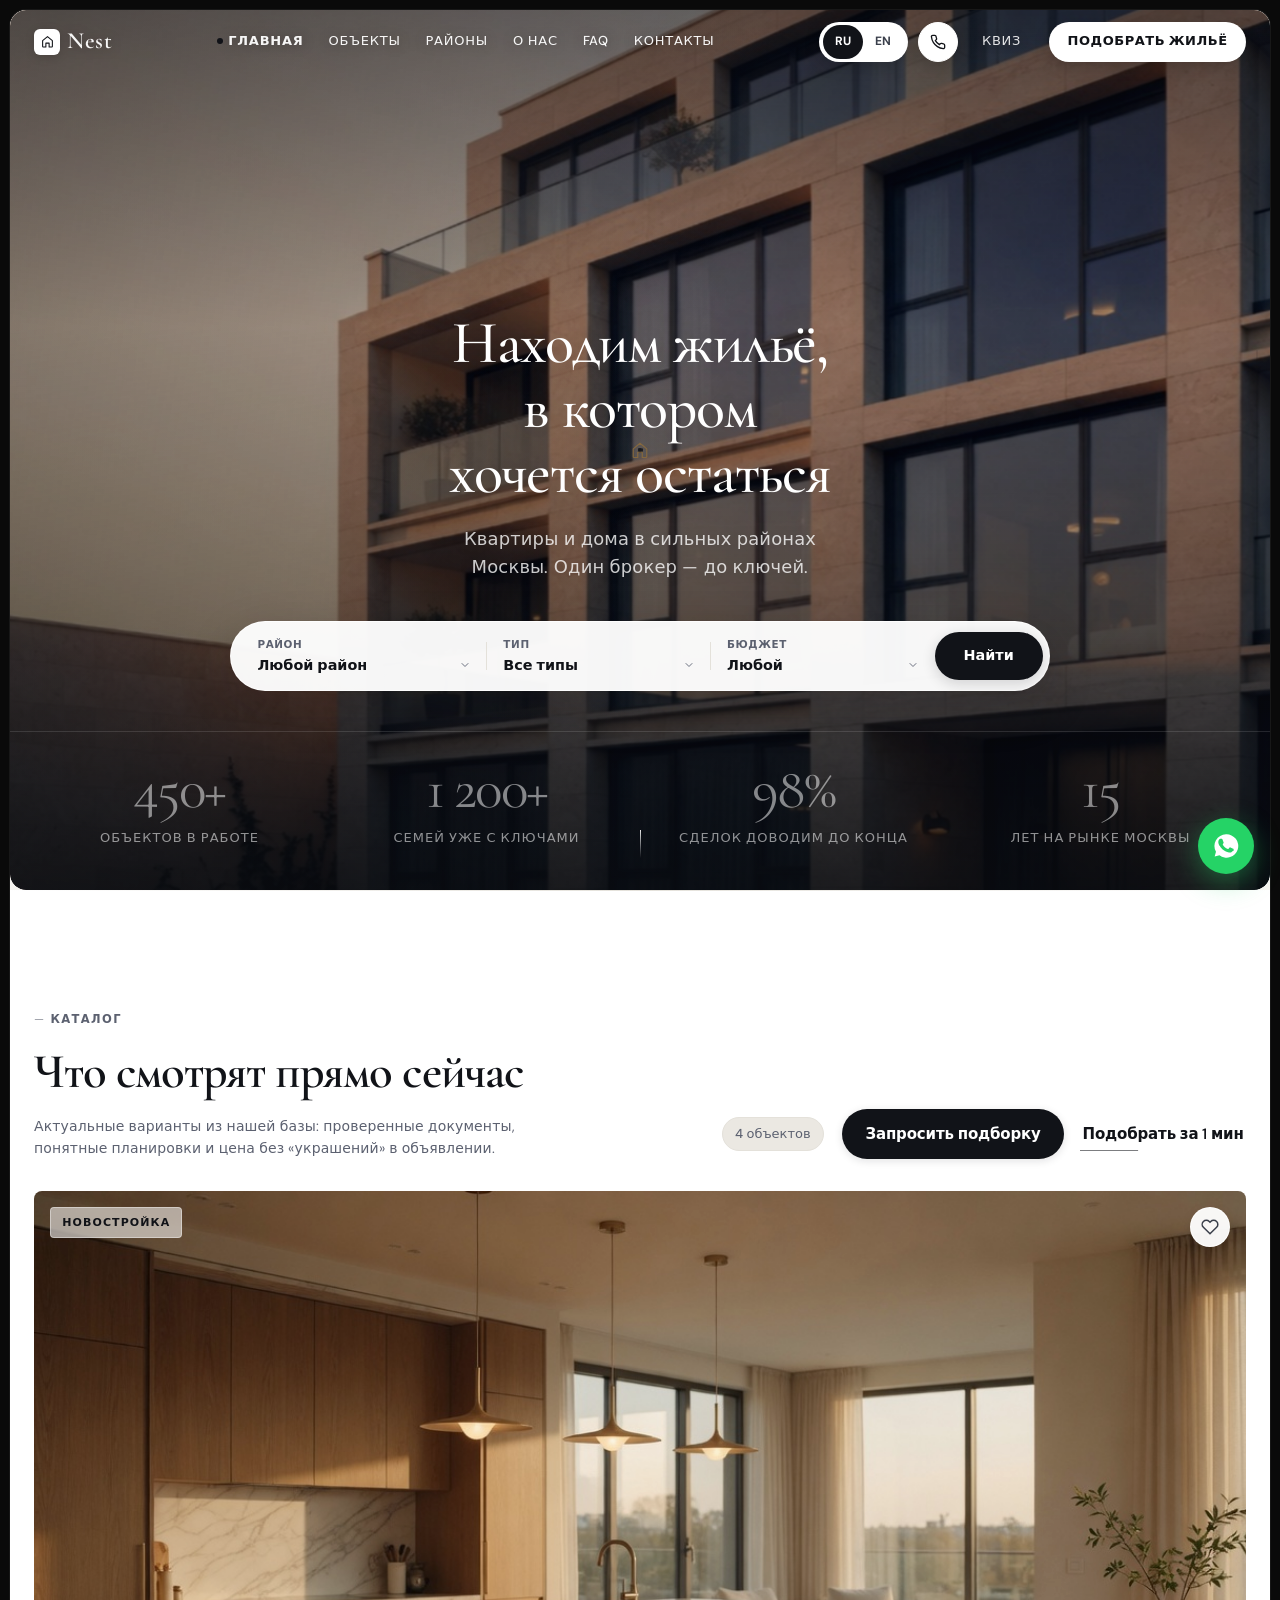
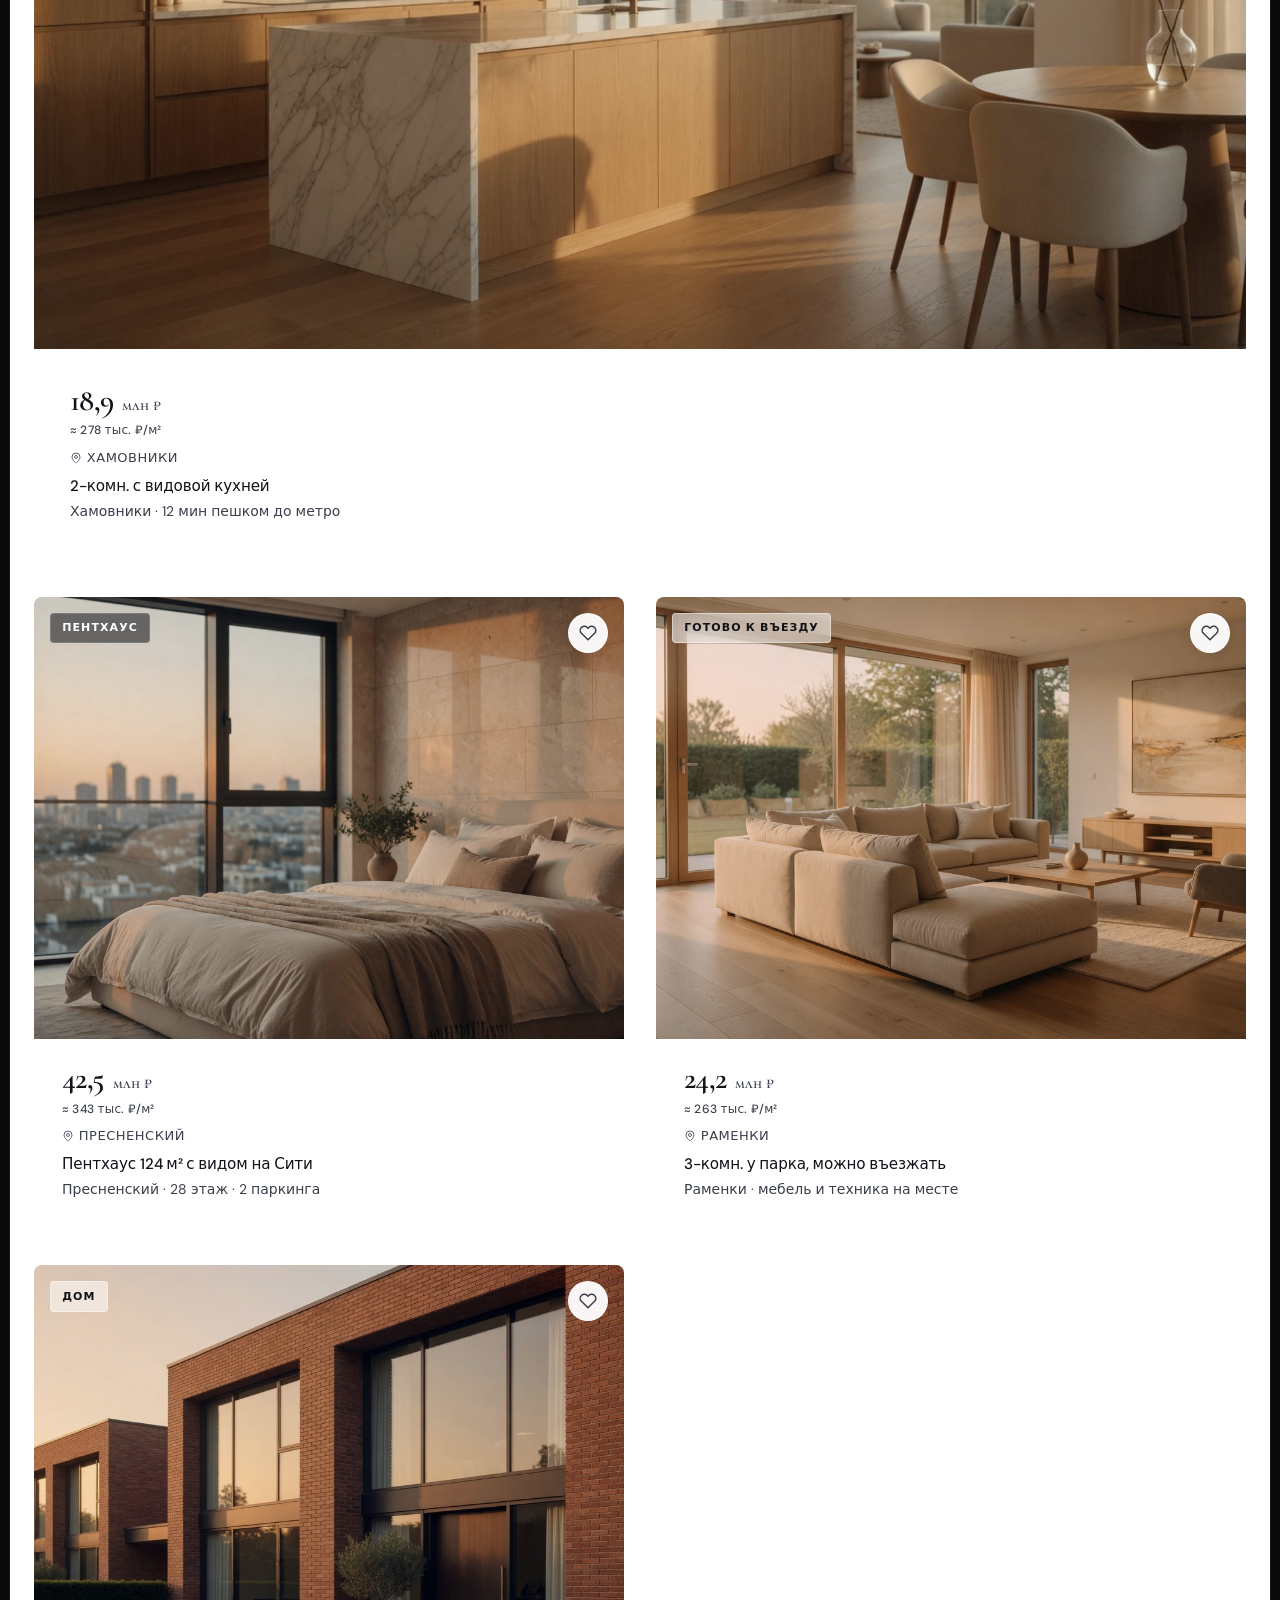
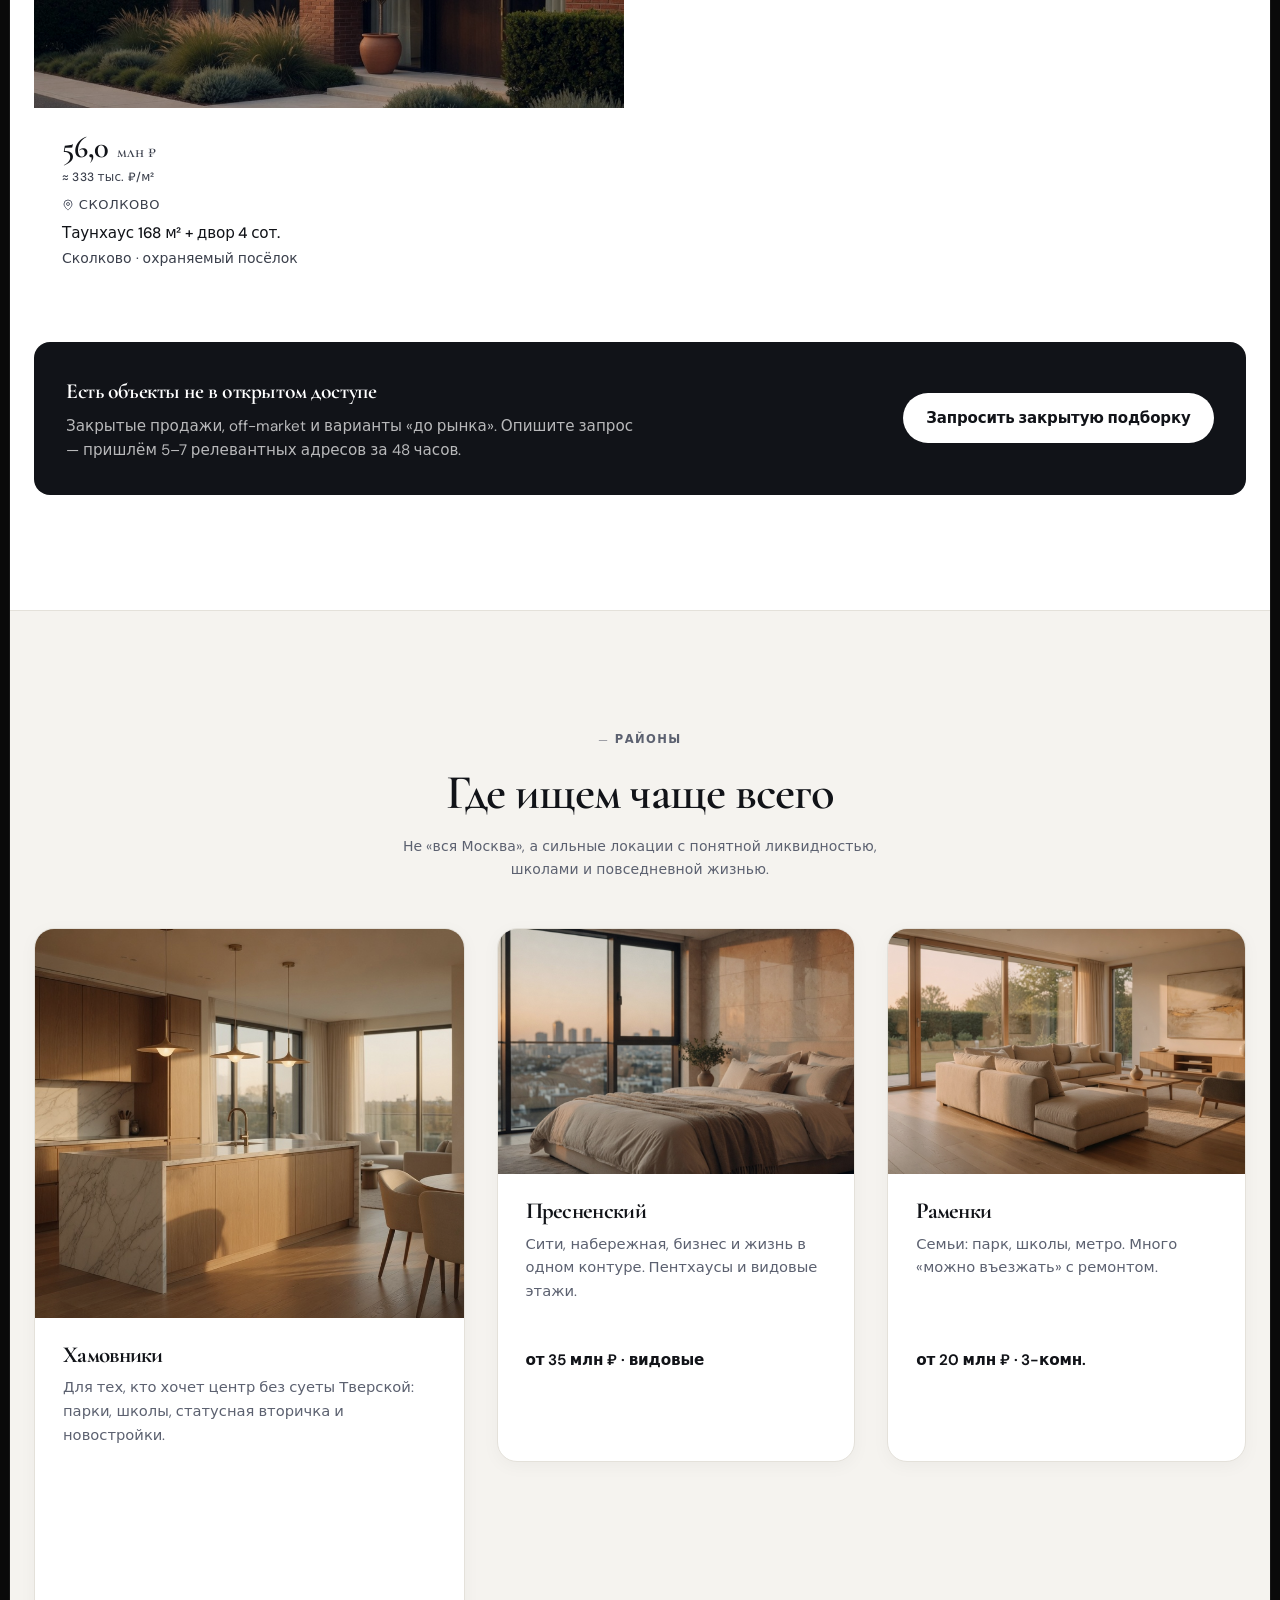
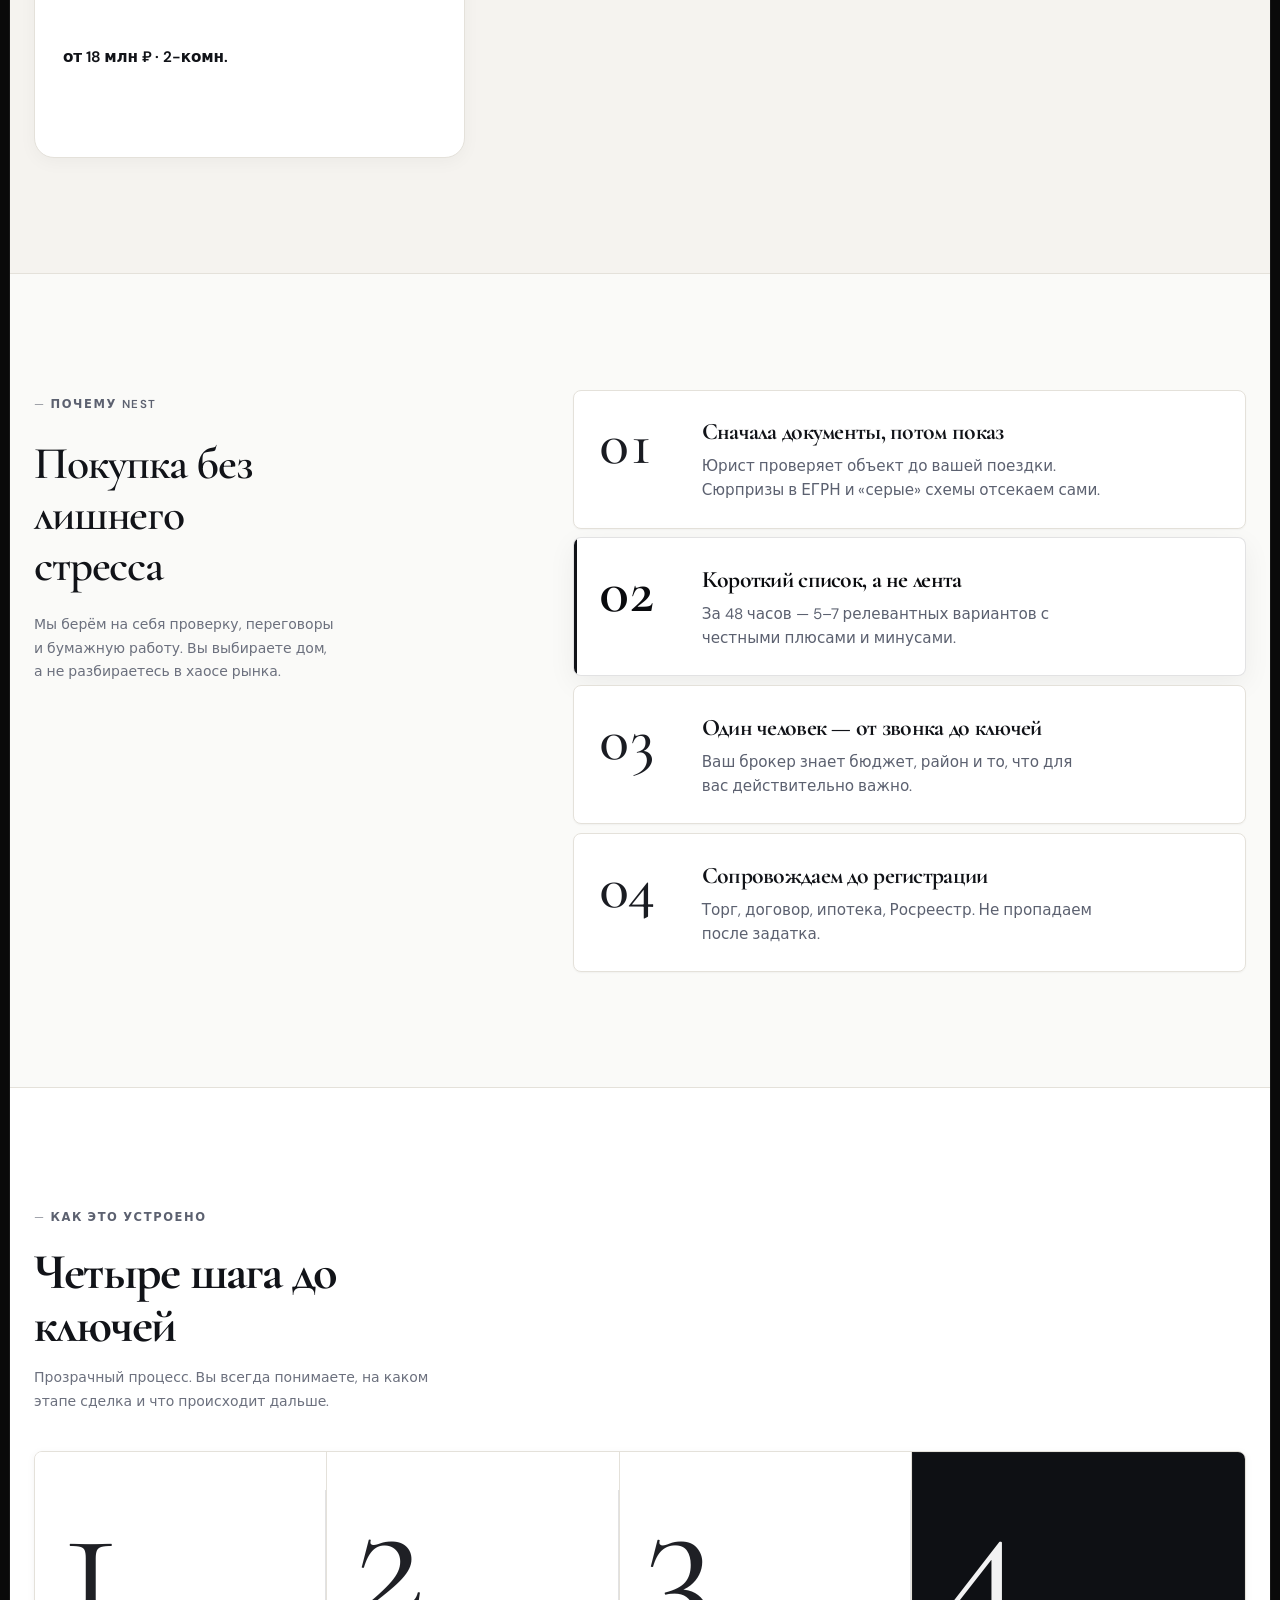
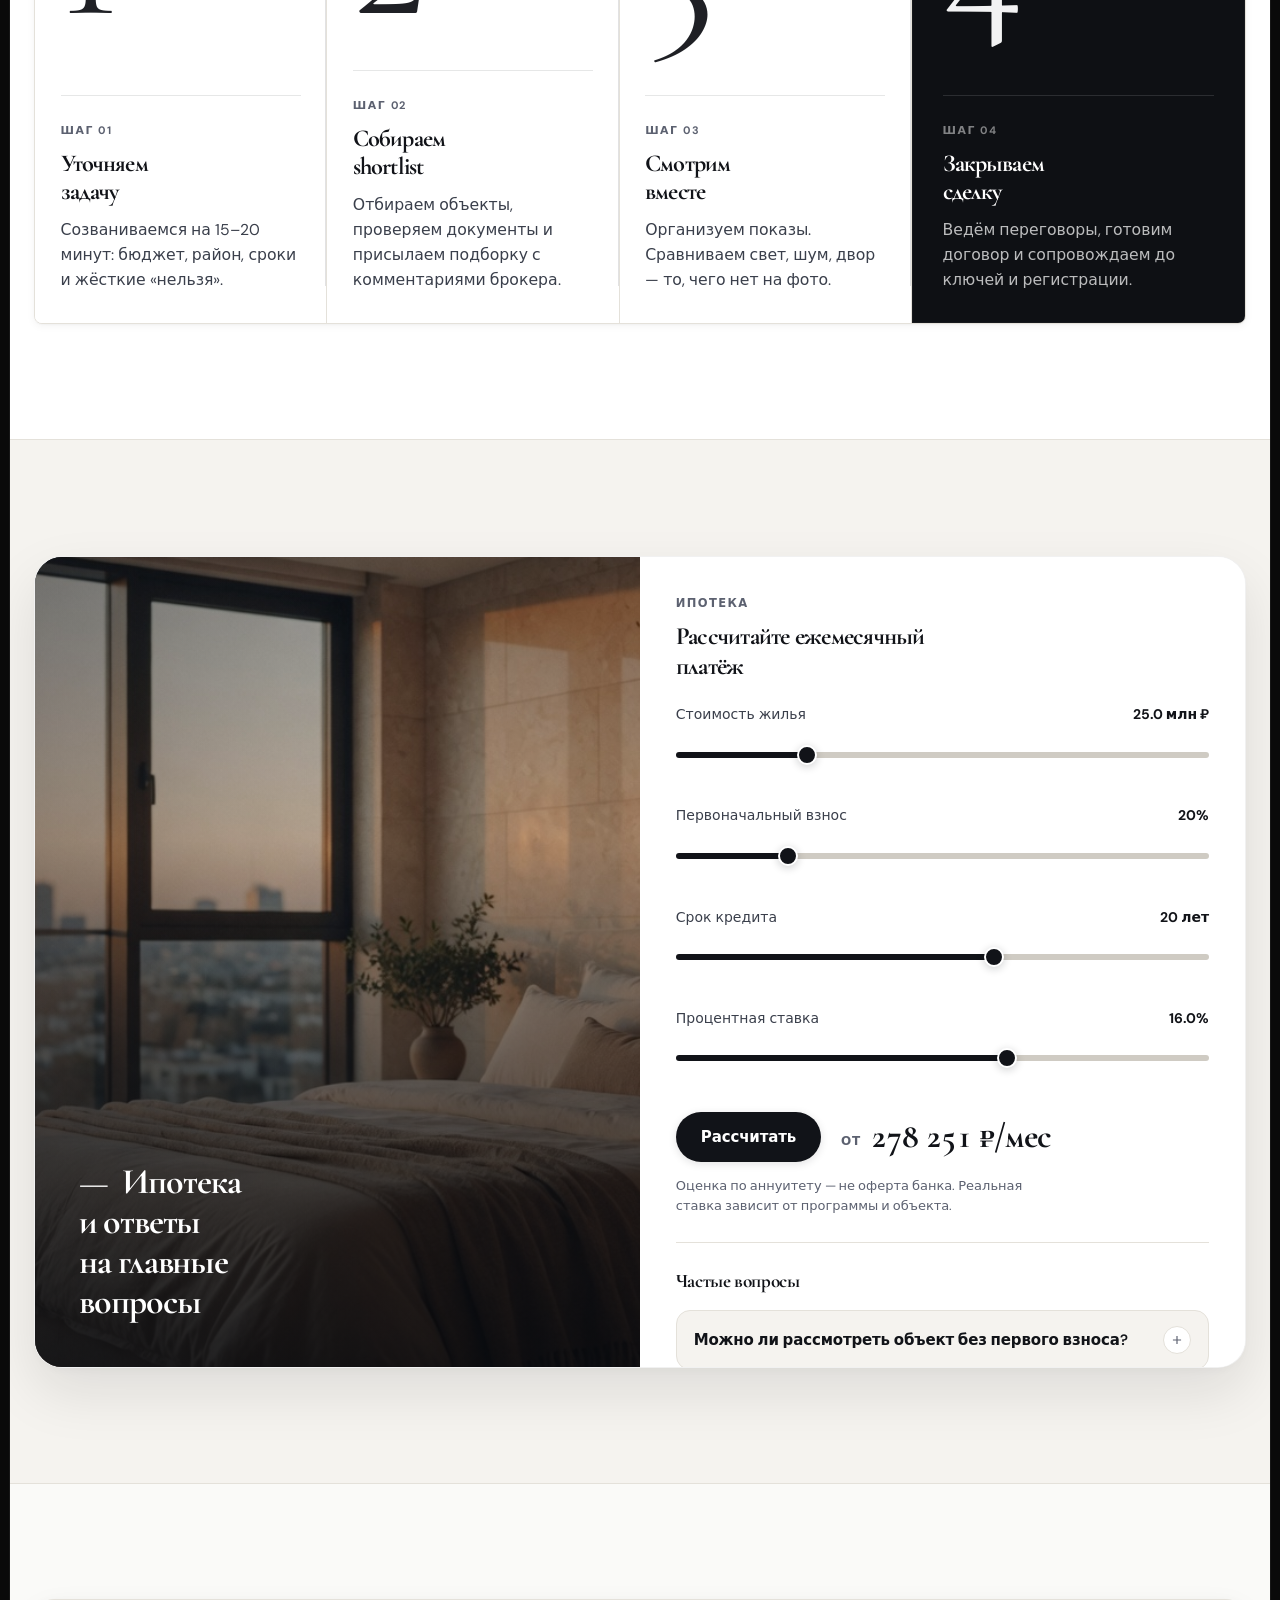
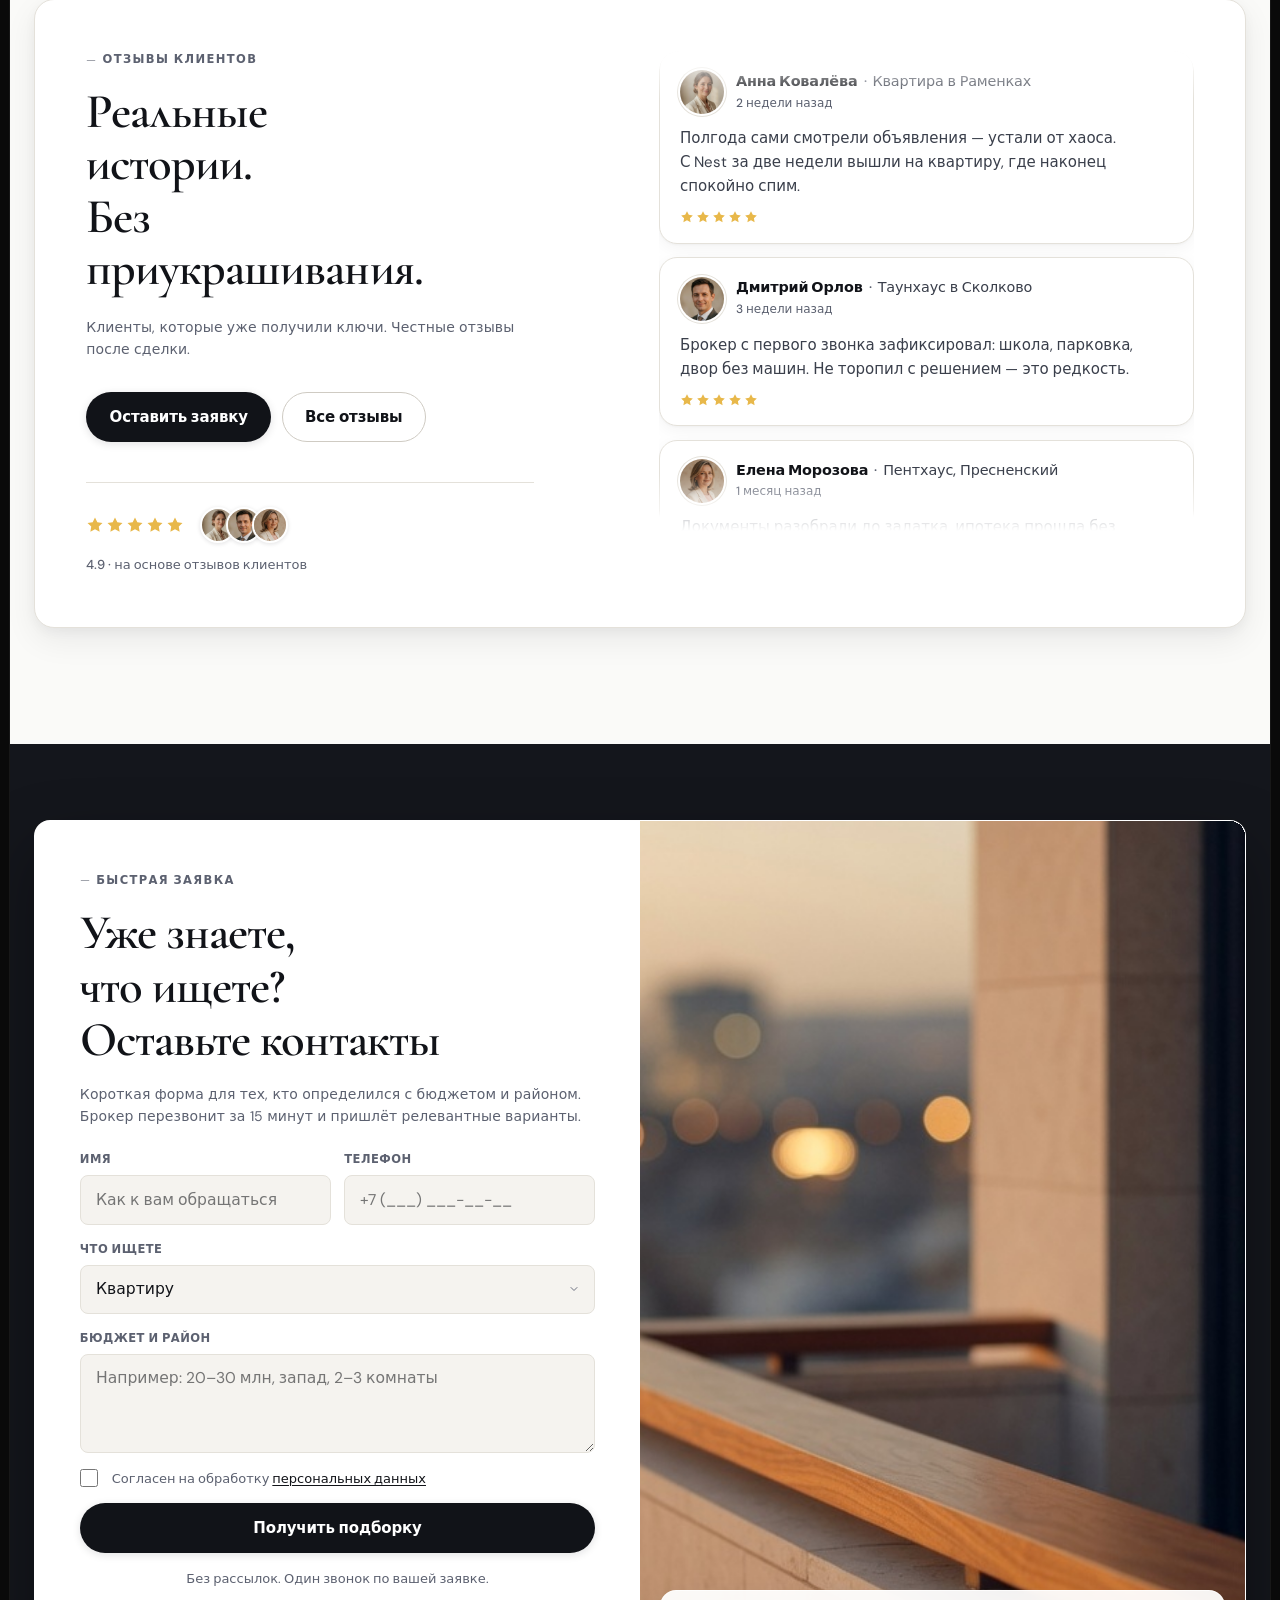
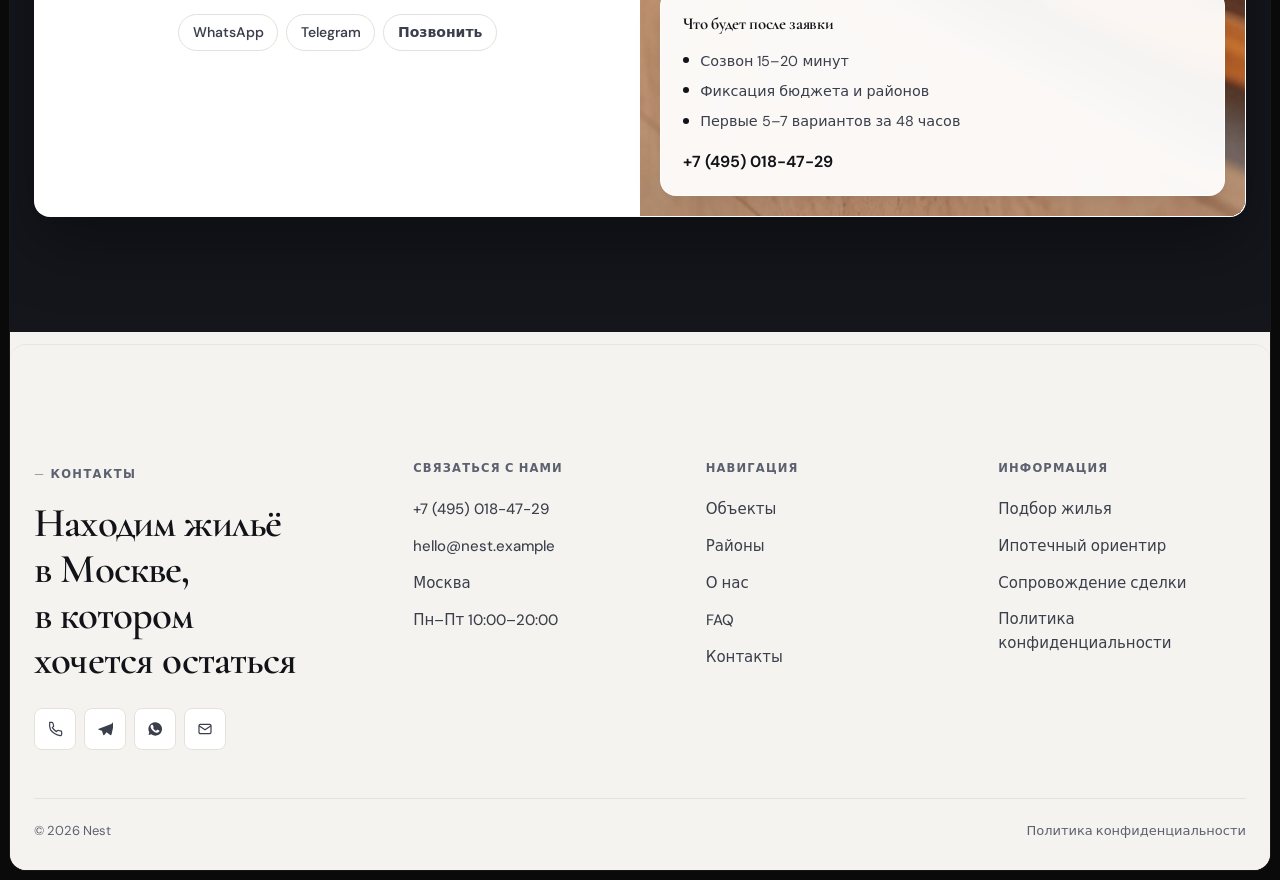
==== commit 4c4b849b: "Mobile: match CTA top spacing to other section gaps." ====
--- a/index.html
+++ b/index.html
@@ -32,7 +32,7 @@
       href="https://fonts.googleapis.com/css2?family=Cormorant+Garamond:ital,wght@0,400;0,500;0,600;0,700;1,400&family=DM+Sans:ital,opsz,wght@0,9..40,400;0,9..40,500;0,9..40,600;0,9..40,700;1,9..40,400&display=swap"
       rel="stylesheet"
     />
-    <link rel="stylesheet" href="styles.css?v=20260326f" />
+    <link rel="stylesheet" href="styles.css?v=20260326g" />
     <link
       rel="icon"
       href="data:image/svg+xml,<svg xmlns='http://www.w3.org/2000/svg' viewBox='0 0 32 32'><rect width='32' height='32' rx='8' fill='%23C9A66B'/><path d='M16 7l9 7v11H7V14l9-7z' fill='none' stroke='white' stroke-width='2' stroke-linejoin='round'/></svg>"
@@ -1106,7 +1106,7 @@
       </div>
     </div>
 
-    <script src="i18n.js?v=20260326f"></script>
-    <script src="main.js?v=20260326f"></script>
+    <script src="i18n.js?v=20260326g"></script>
+    <script src="main.js?v=20260326g"></script>
   </body>
 </html>
--- a/styles.css
+++ b/styles.css
@@ -6878,7 +6878,7 @@
 
 @media (max-width: 768px) {
   .cta-lead {
-    padding-top: 1.25rem !important;
+    padding-top: var(--section-pad) !important;
     padding-bottom: 0 !important;
   }
 
@@ -7111,11 +7111,12 @@
    MOBILE CTA — kill empty space after form (final)
    ============================================ */
 @media (max-width: 960px) {
+  /* Same gap from previous section as every other block */
   section.cta-lead#contact,
   .cta-lead#contact,
   section.cta-lead {
-    padding-top: 1.25rem !important;
-    padding-bottom: 0 !important;
+    padding-top: var(--section-pad) !important; /* = 3rem on mobile */
+    padding-bottom: 0 !important; /* no empty strip under form */
     margin-bottom: 0 !important;
   }
 
@@ -7169,7 +7170,7 @@
 @media (max-width: 768px) {
   section.cta-lead#contact,
   .cta-lead {
-    padding-top: 1rem !important;
+    padding-top: var(--section-pad) !important; /* = 2.5rem, same as .section */
     padding-bottom: 0 !important;
   }
 
@@ -7177,3 +7178,10 @@
     padding: 0.9rem 0.9rem 0.9rem !important;
   }
 }
+
+/* Also align earlier mobile cta-lead rules to the same top gap */
+@media (max-width: 960px) {
+  .cta-lead {
+    padding-top: var(--section-pad) !important;
+  }
+}
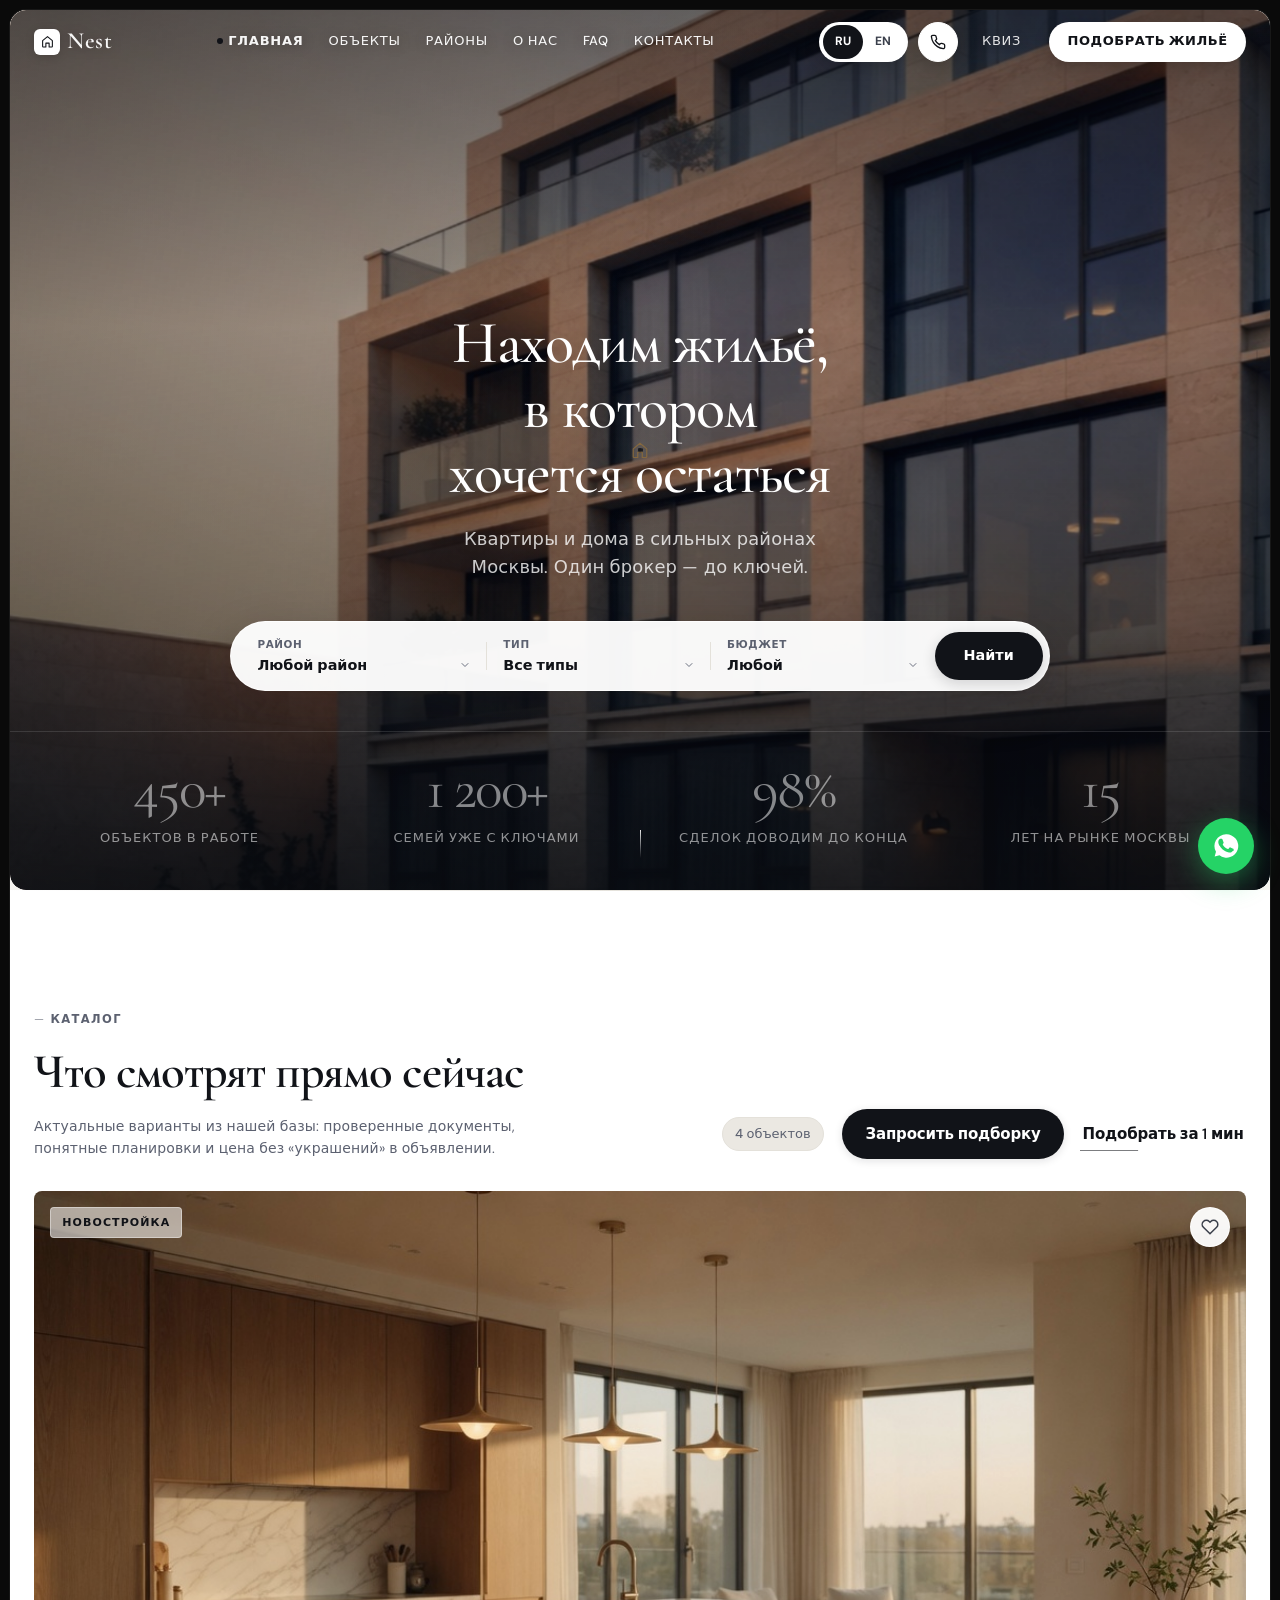
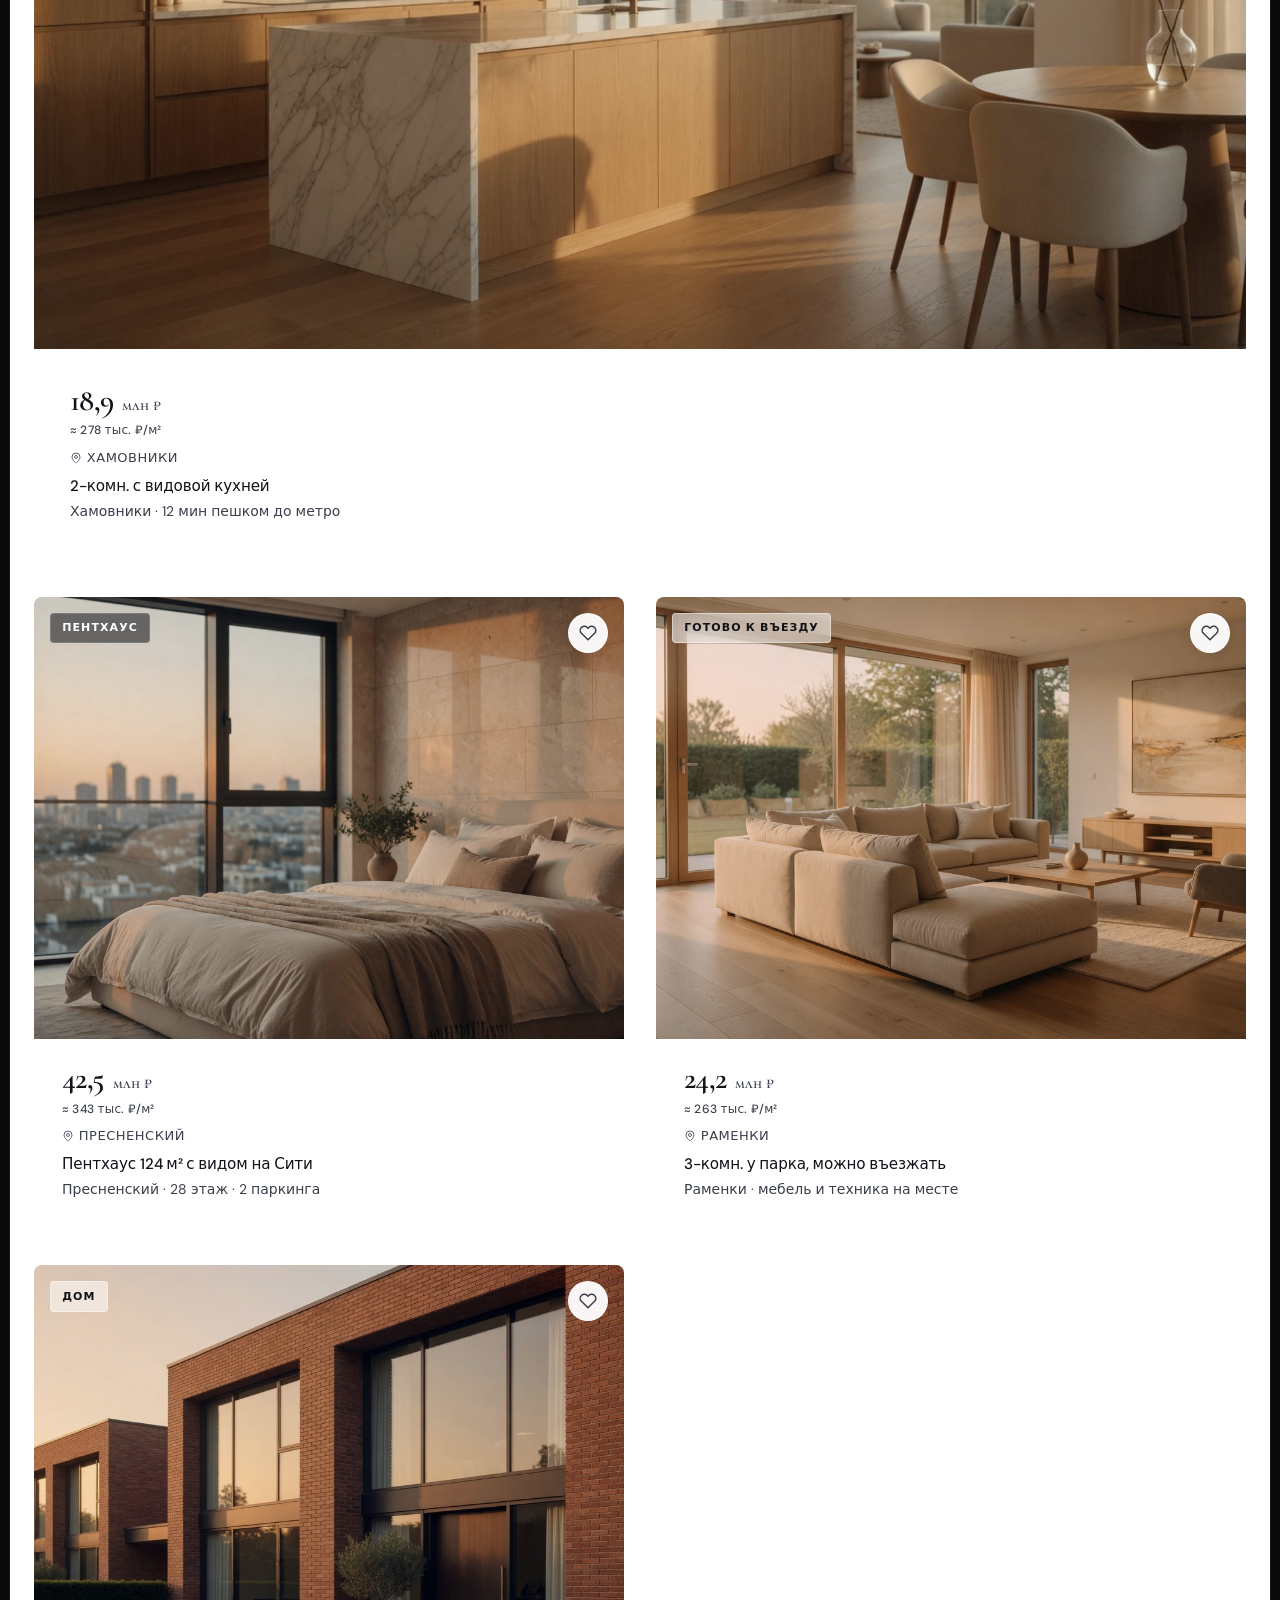
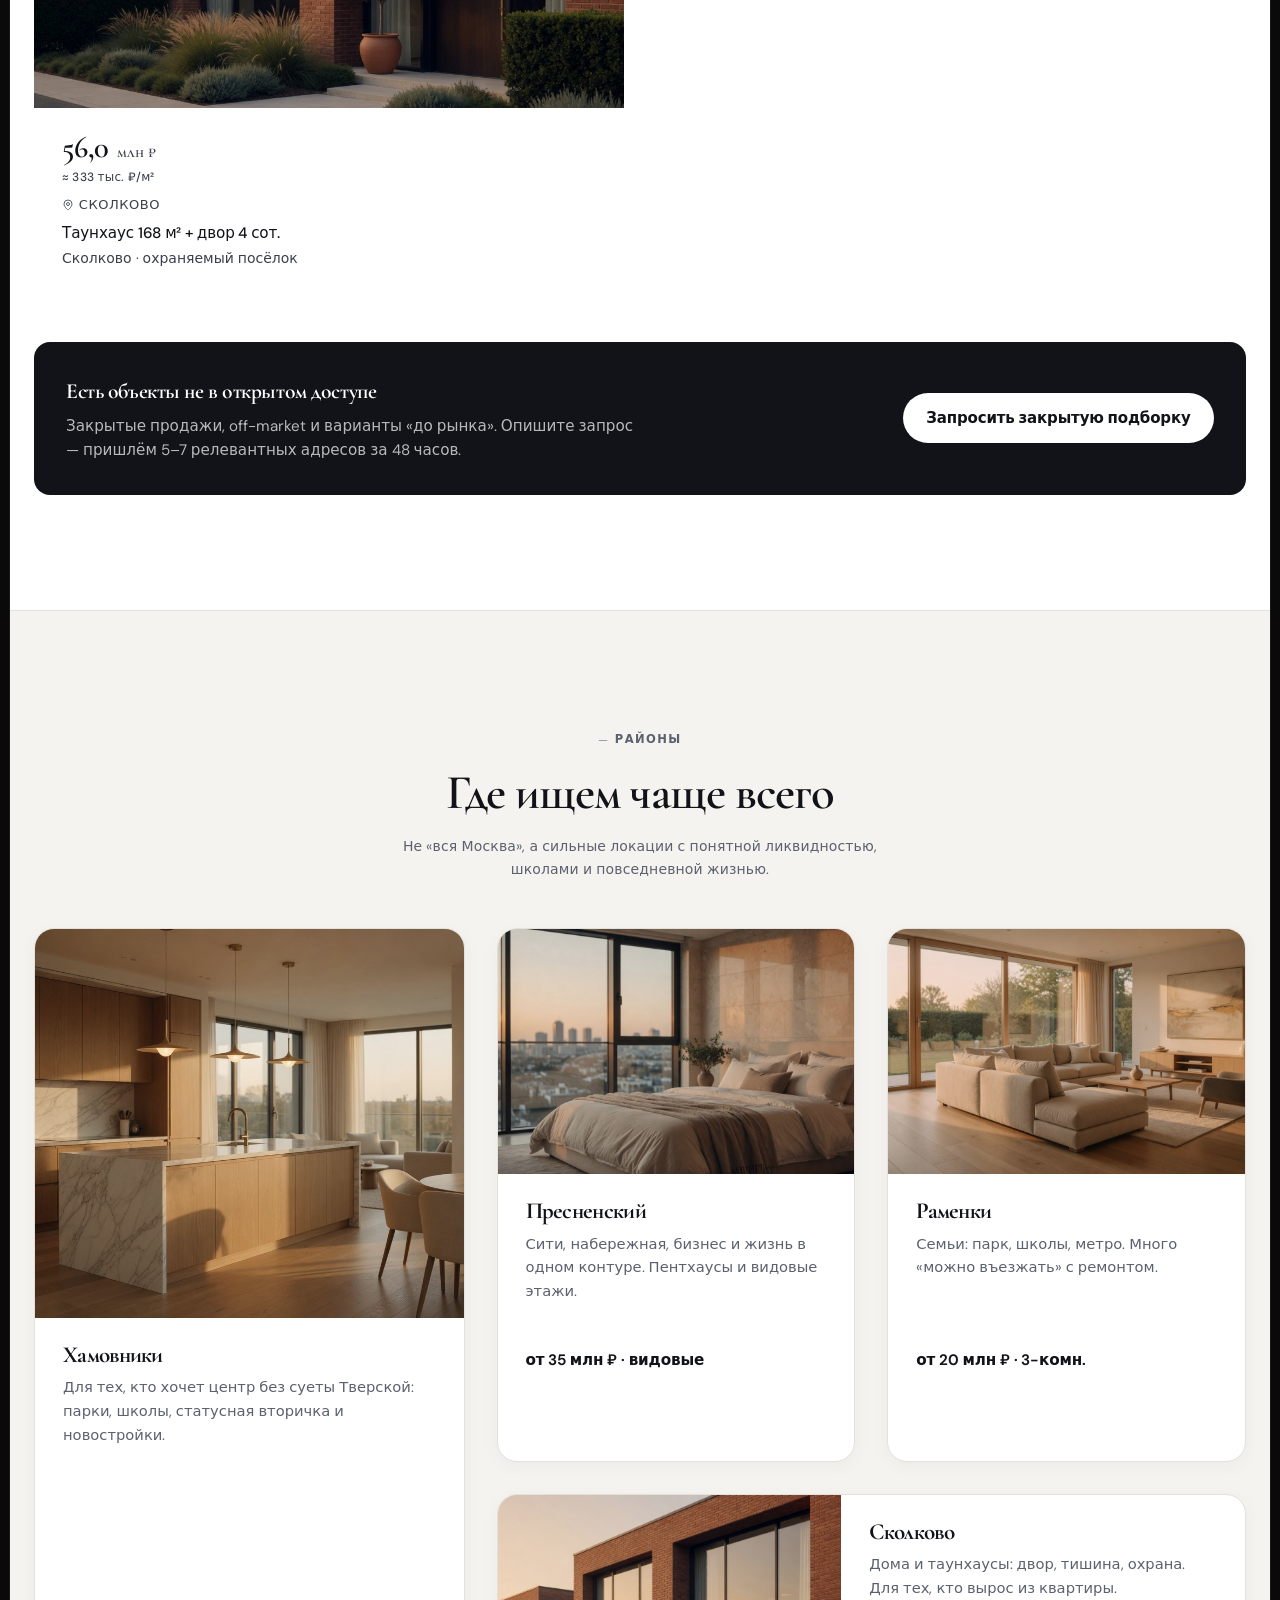
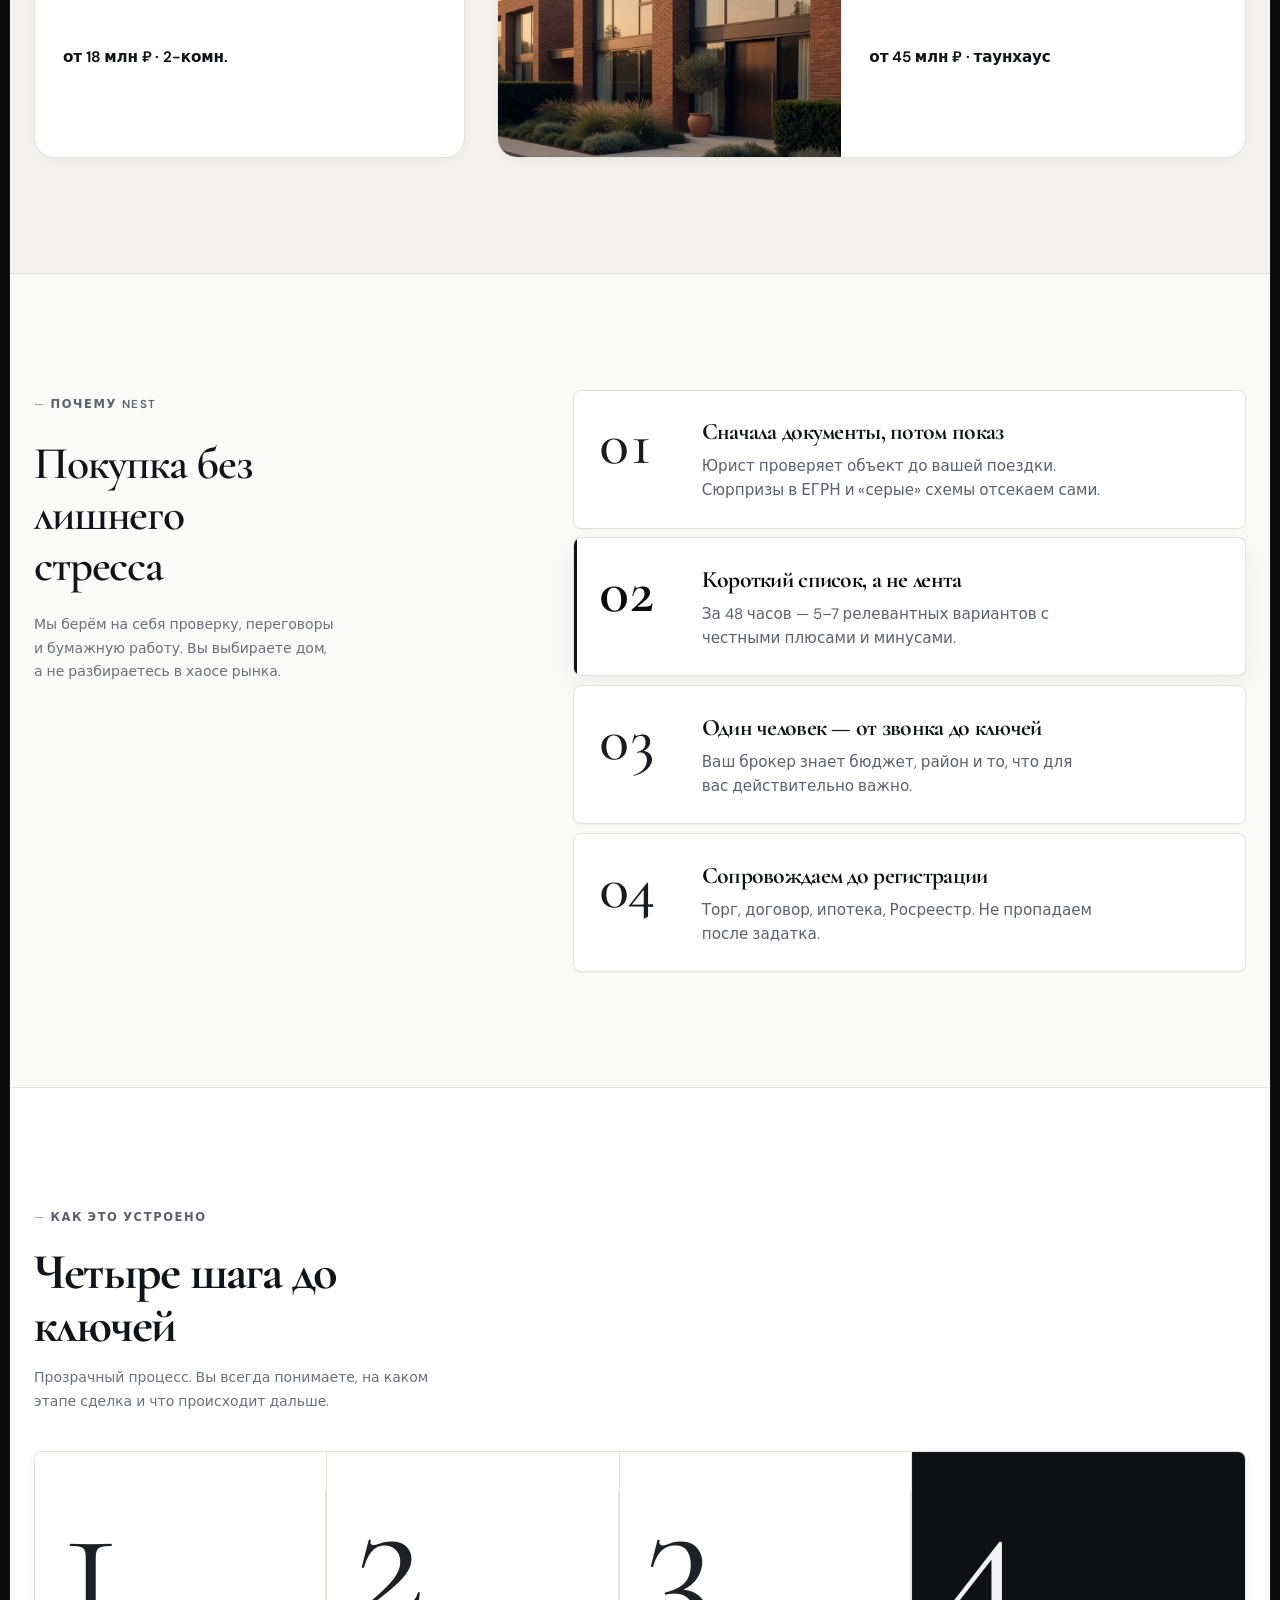
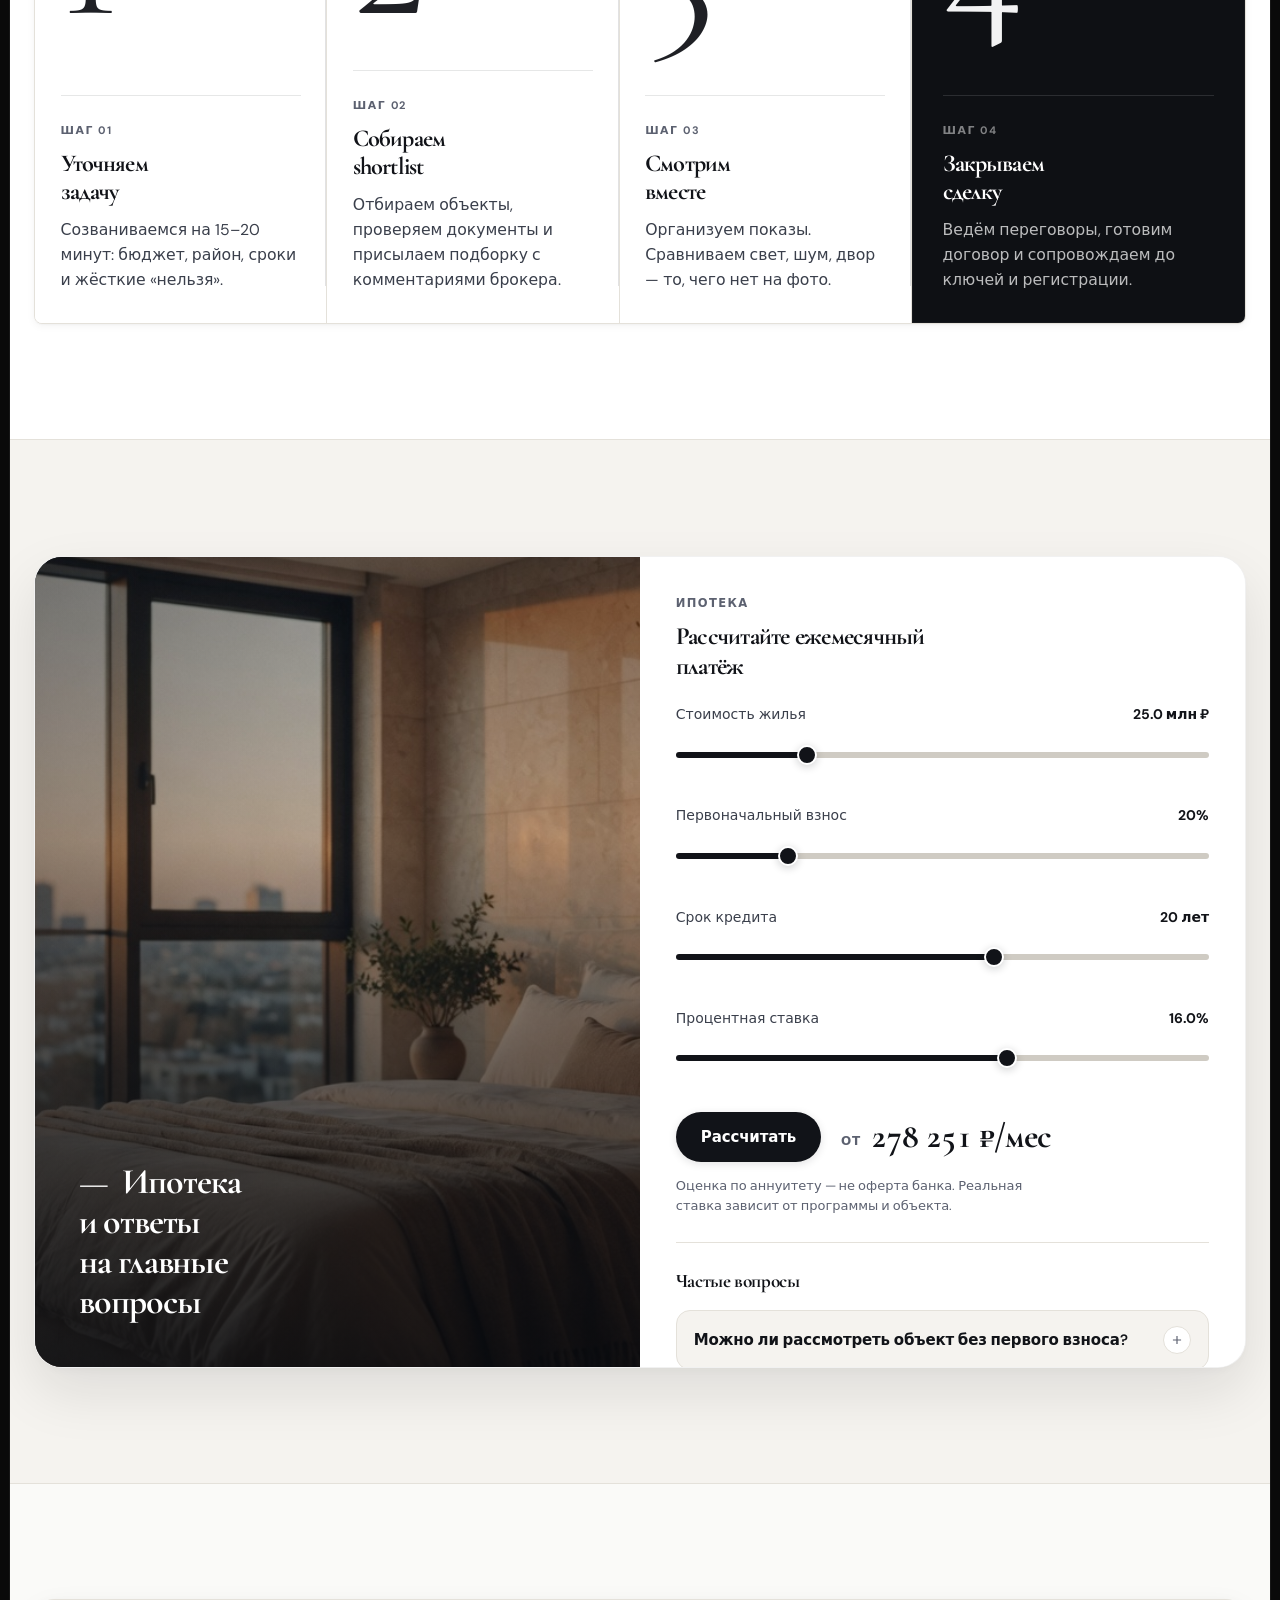
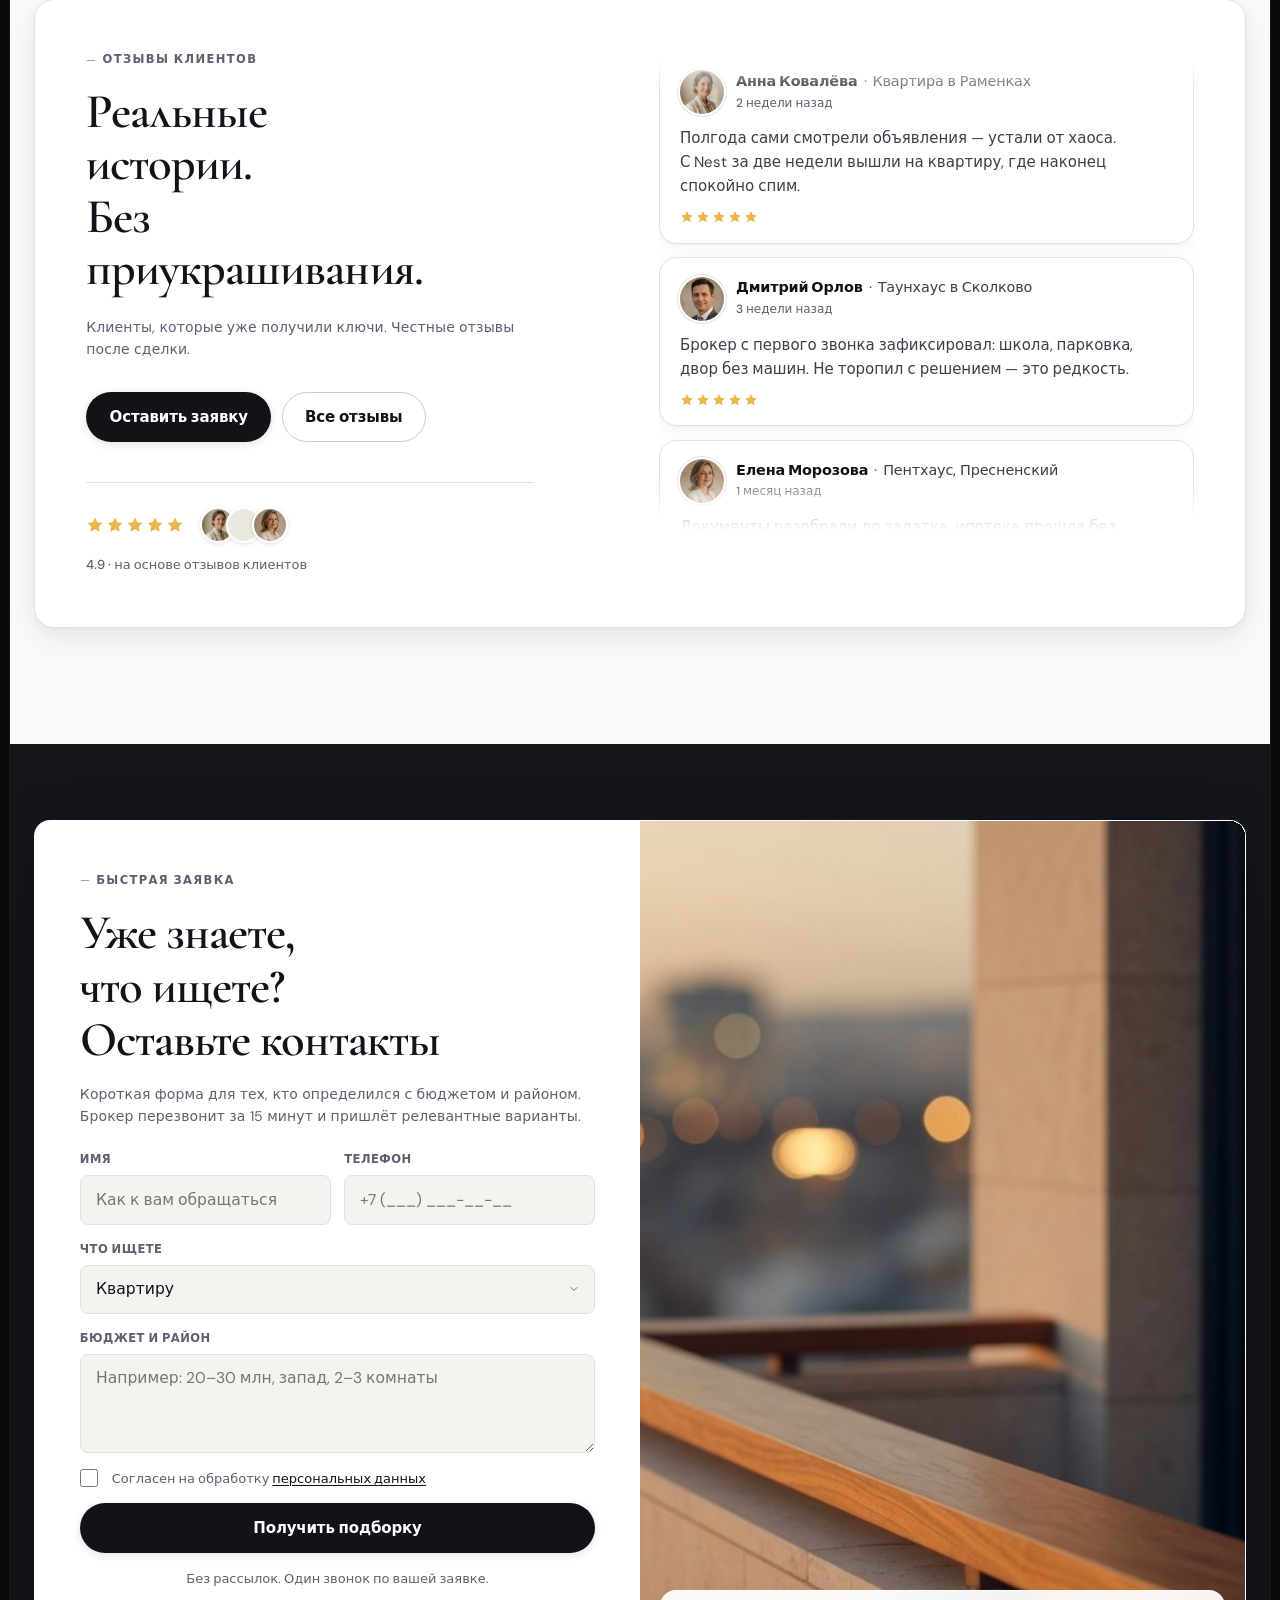
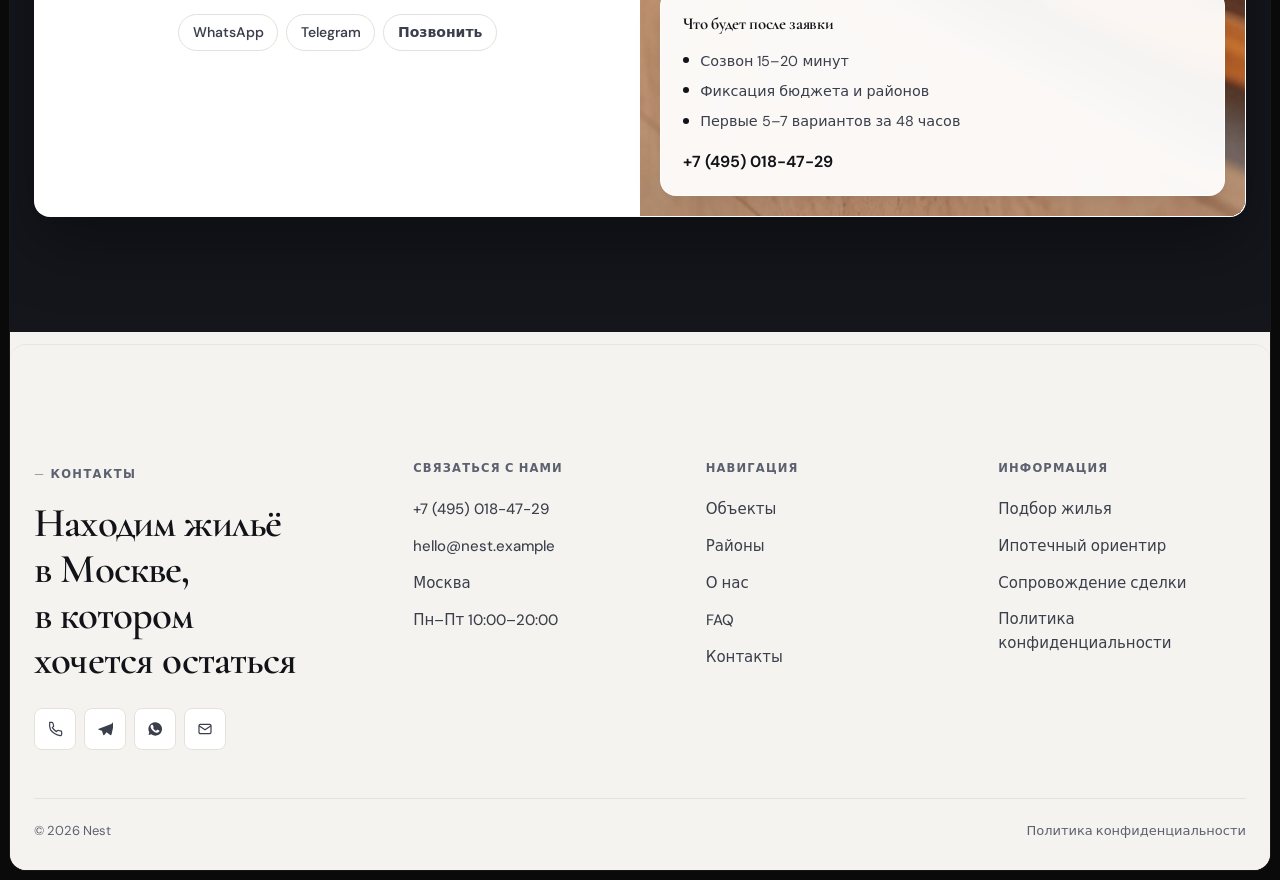
==== commit ac32f759: "Mobile: unify all CTA top padding rules to section-pad." ====
--- a/index.html
+++ b/index.html
@@ -32,7 +32,7 @@
       href="https://fonts.googleapis.com/css2?family=Cormorant+Garamond:ital,wght@0,400;0,500;0,600;0,700;1,400&family=DM+Sans:ital,opsz,wght@0,9..40,400;0,9..40,500;0,9..40,600;0,9..40,700;1,9..40,400&display=swap"
       rel="stylesheet"
     />
-    <link rel="stylesheet" href="styles.css?v=20260326g" />
+    <link rel="stylesheet" href="styles.css?v=20260326h" />
     <link
       rel="icon"
       href="data:image/svg+xml,<svg xmlns='http://www.w3.org/2000/svg' viewBox='0 0 32 32'><rect width='32' height='32' rx='8' fill='%23C9A66B'/><path d='M16 7l9 7v11H7V14l9-7z' fill='none' stroke='white' stroke-width='2' stroke-linejoin='round'/></svg>"
@@ -1106,7 +1106,7 @@
       </div>
     </div>
 
-    <script src="i18n.js?v=20260326g"></script>
-    <script src="main.js?v=20260326g"></script>
+    <script src="i18n.js?v=20260326h"></script>
+    <script src="main.js?v=20260326h"></script>
   </body>
 </html>
--- a/styles.css
+++ b/styles.css
@@ -6776,7 +6776,7 @@
    No extra empty gap under the form panel */
 @media (max-width: 960px) {
   .cta-lead {
-    padding-top: 1.5rem !important;
+    padding-top: var(--section-pad) !important; /* same gap as other sections */
     padding-bottom: 0 !important; /* no empty dark strip under the block */
   }
 
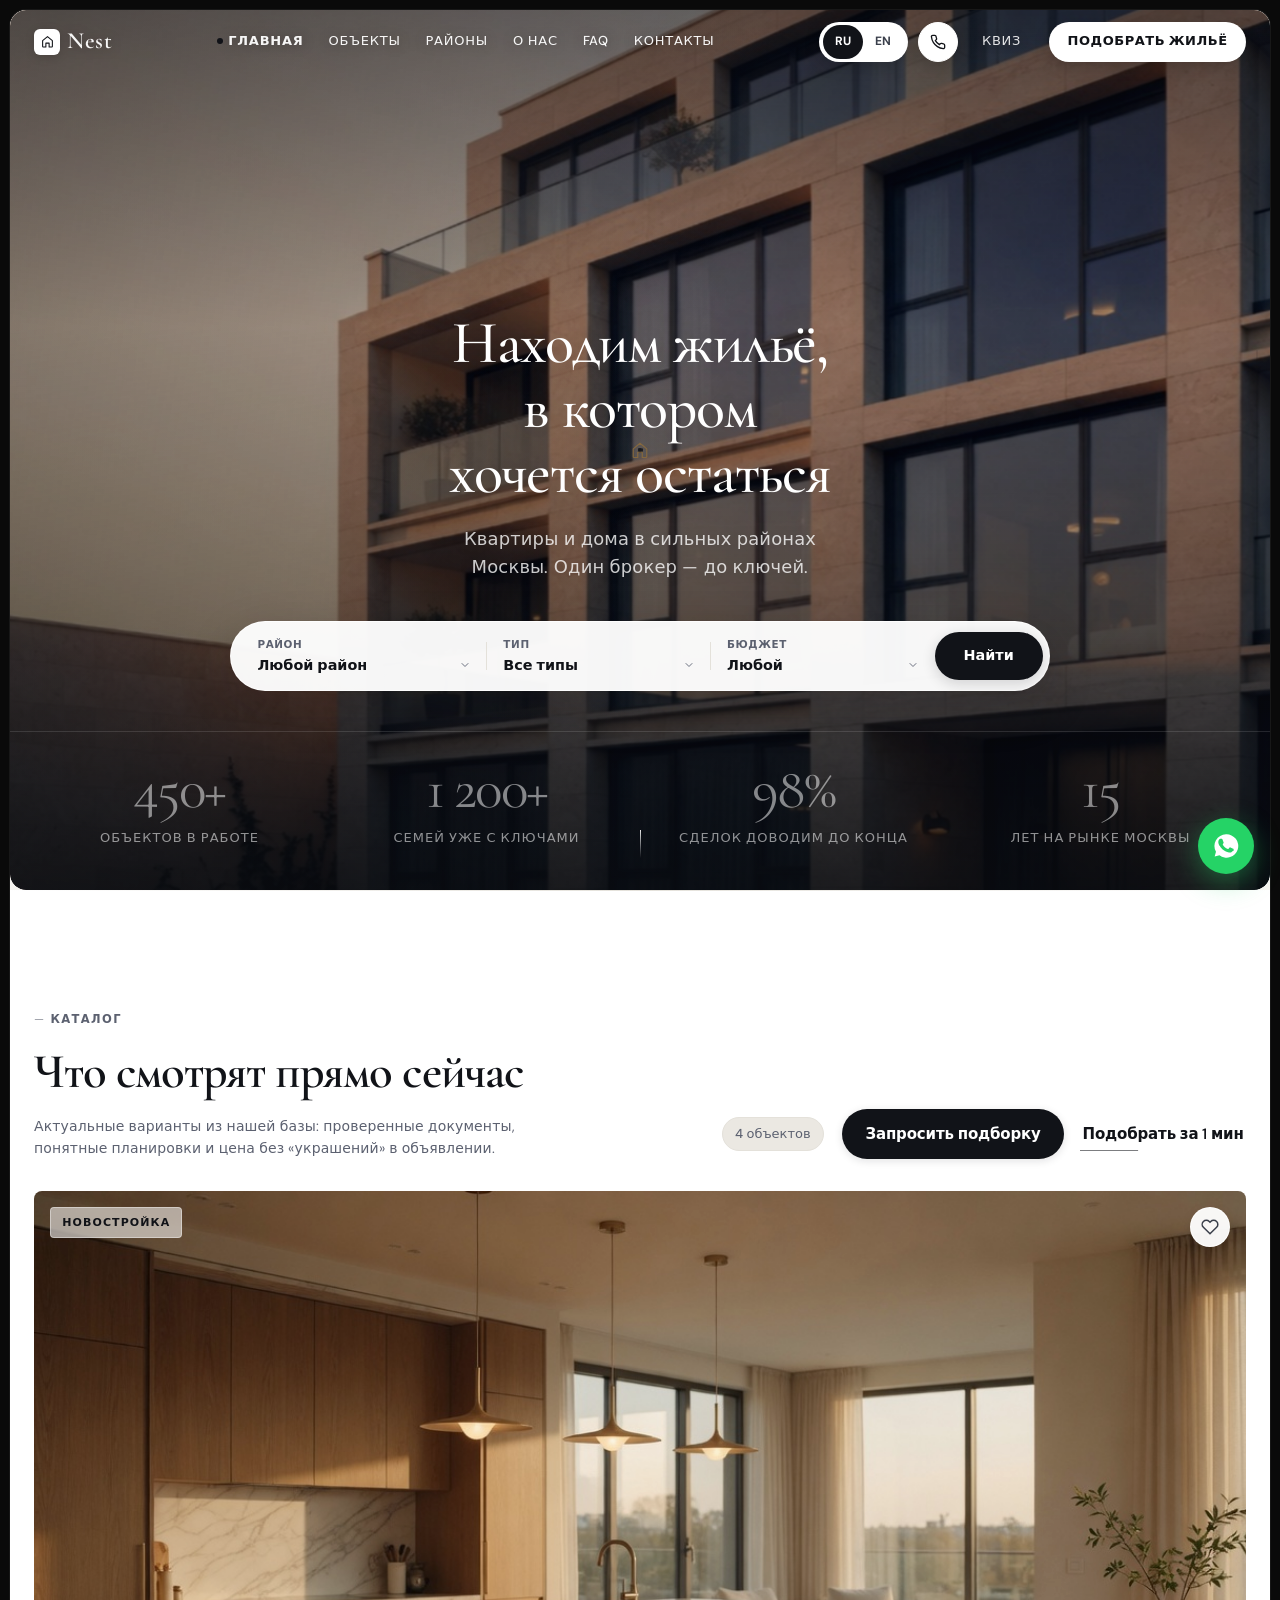
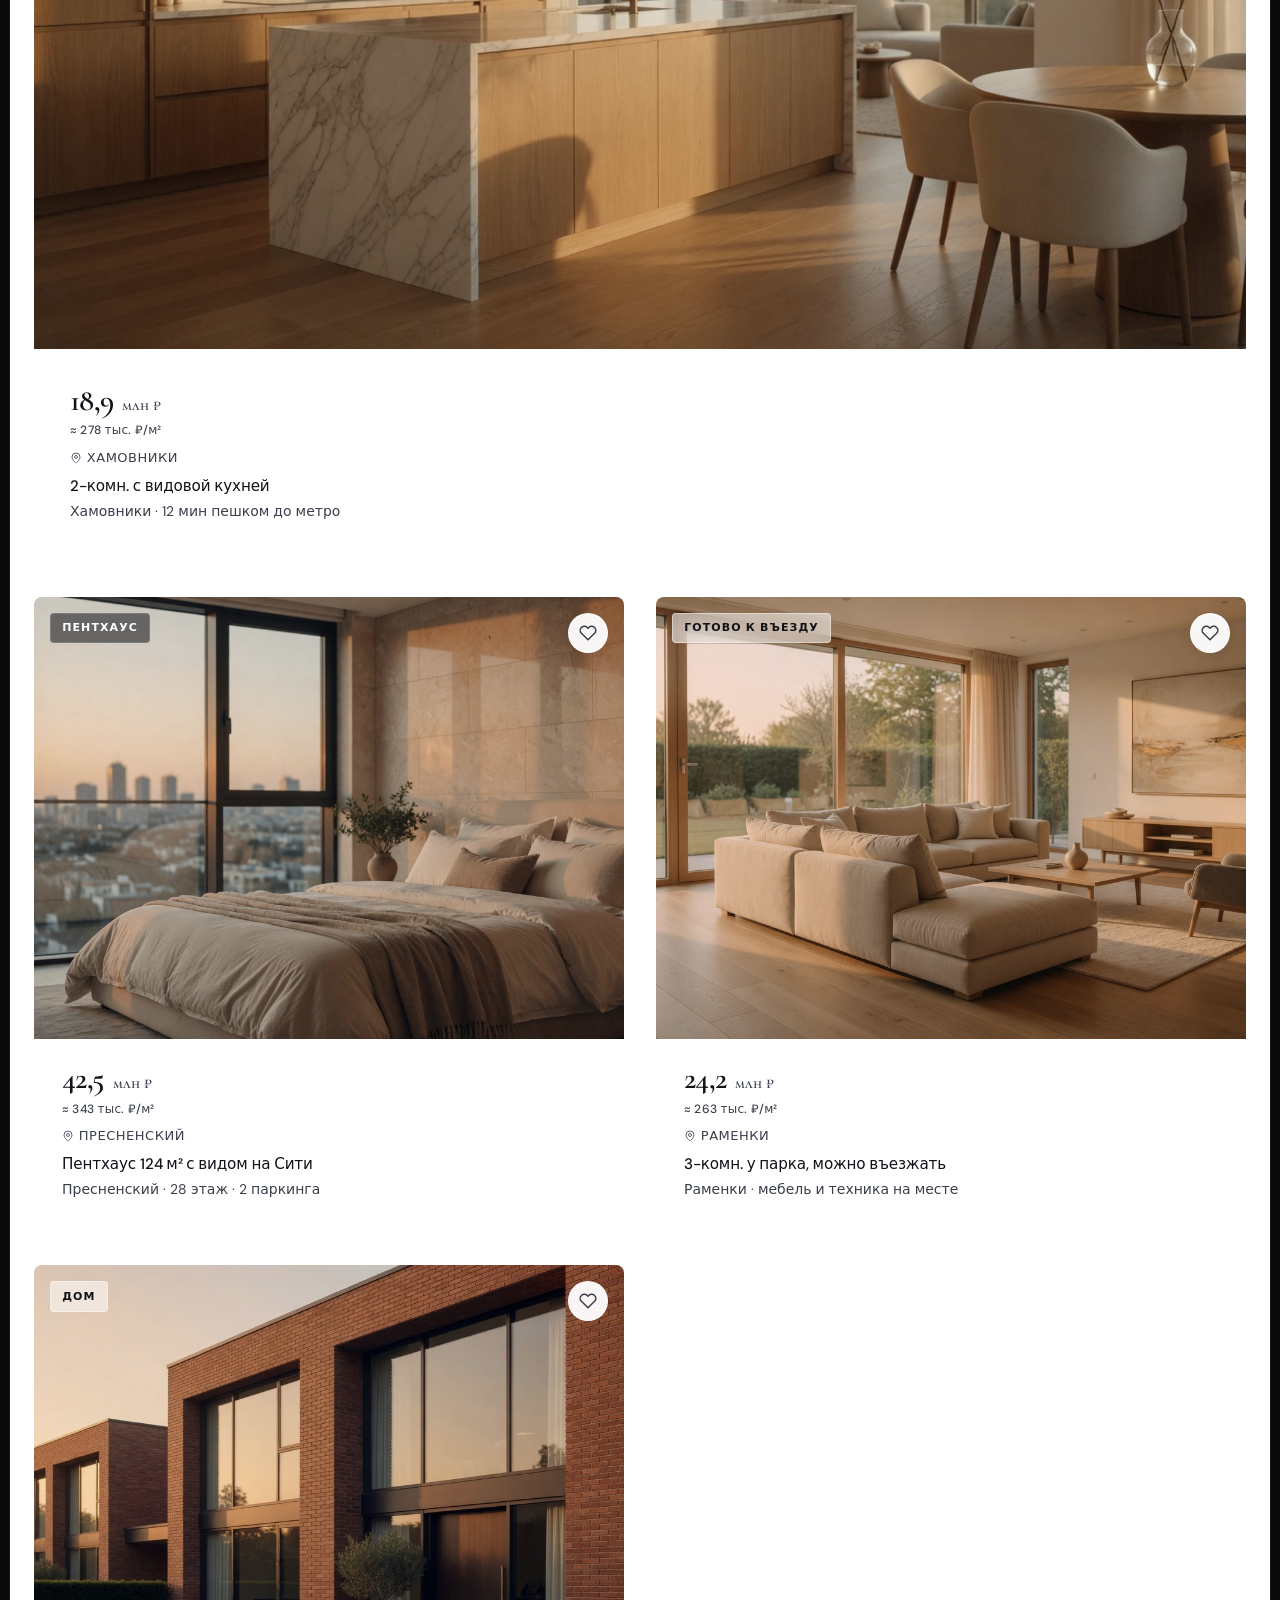
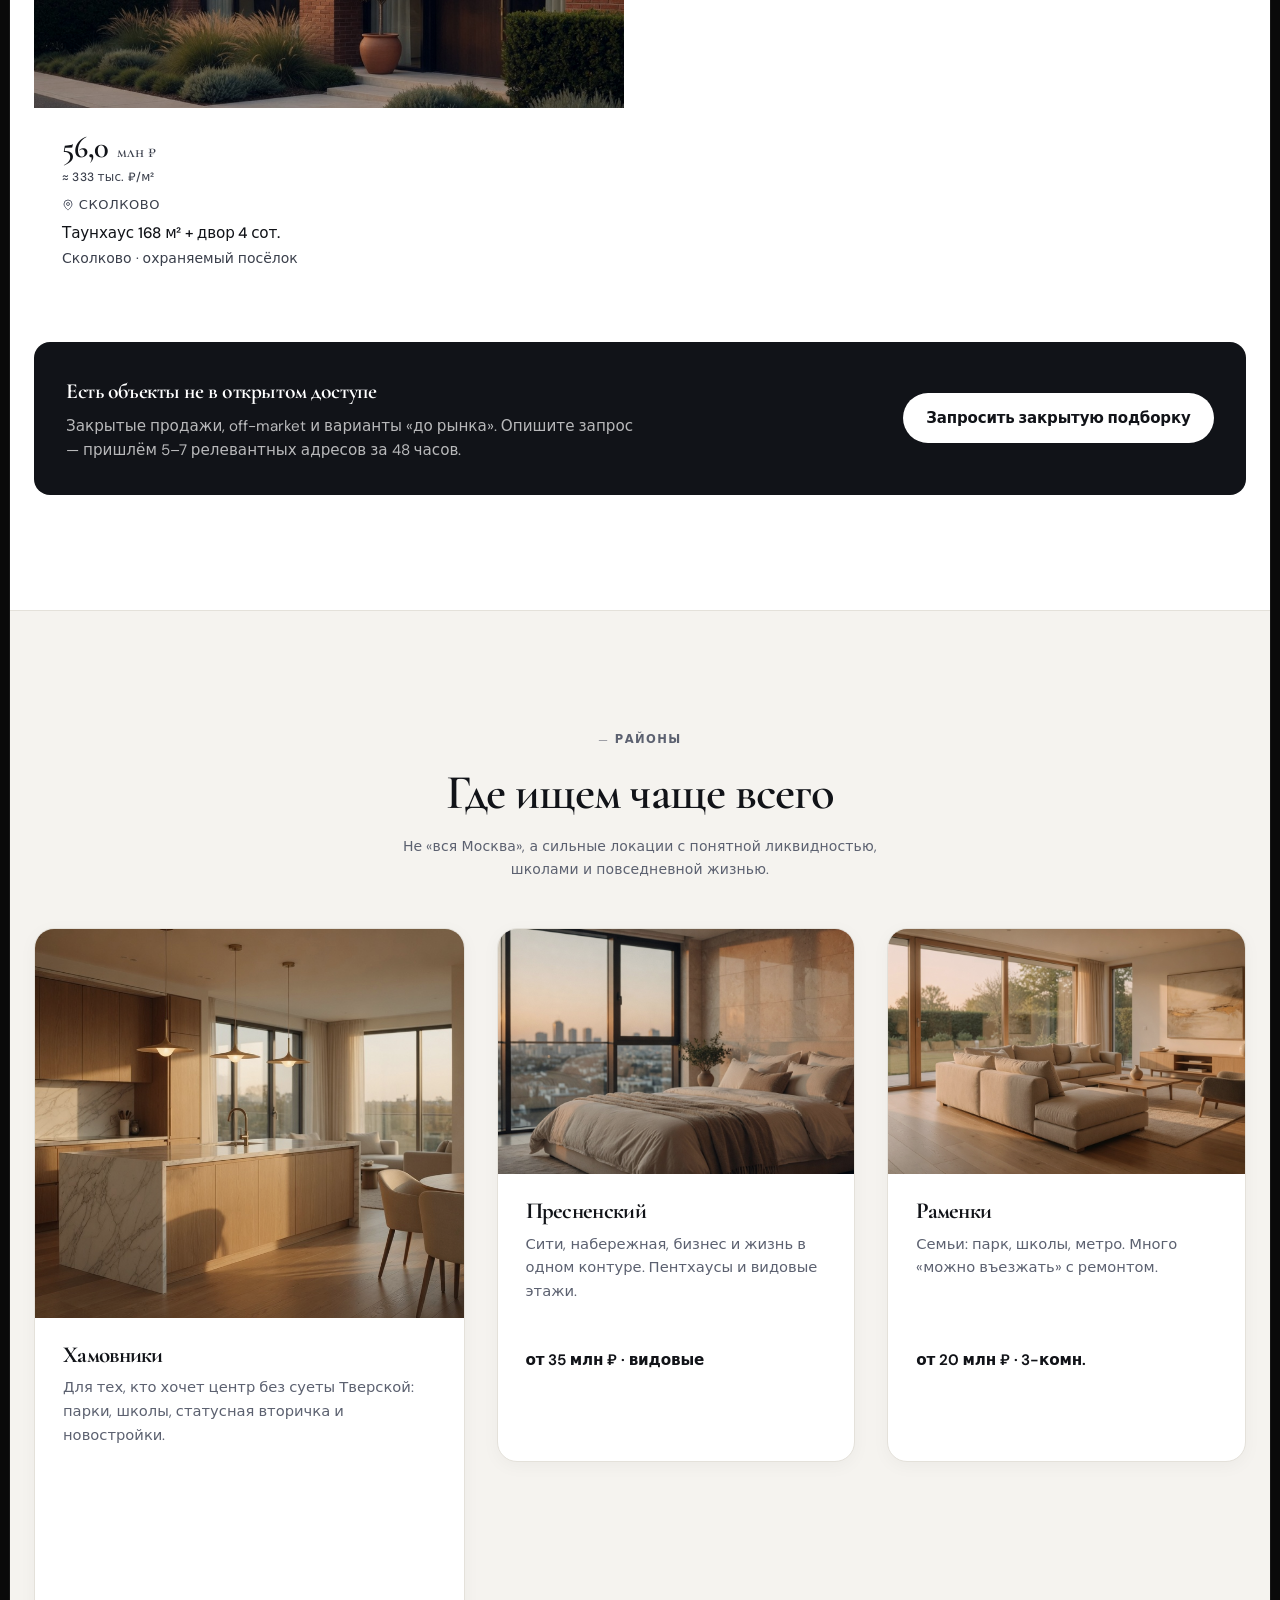
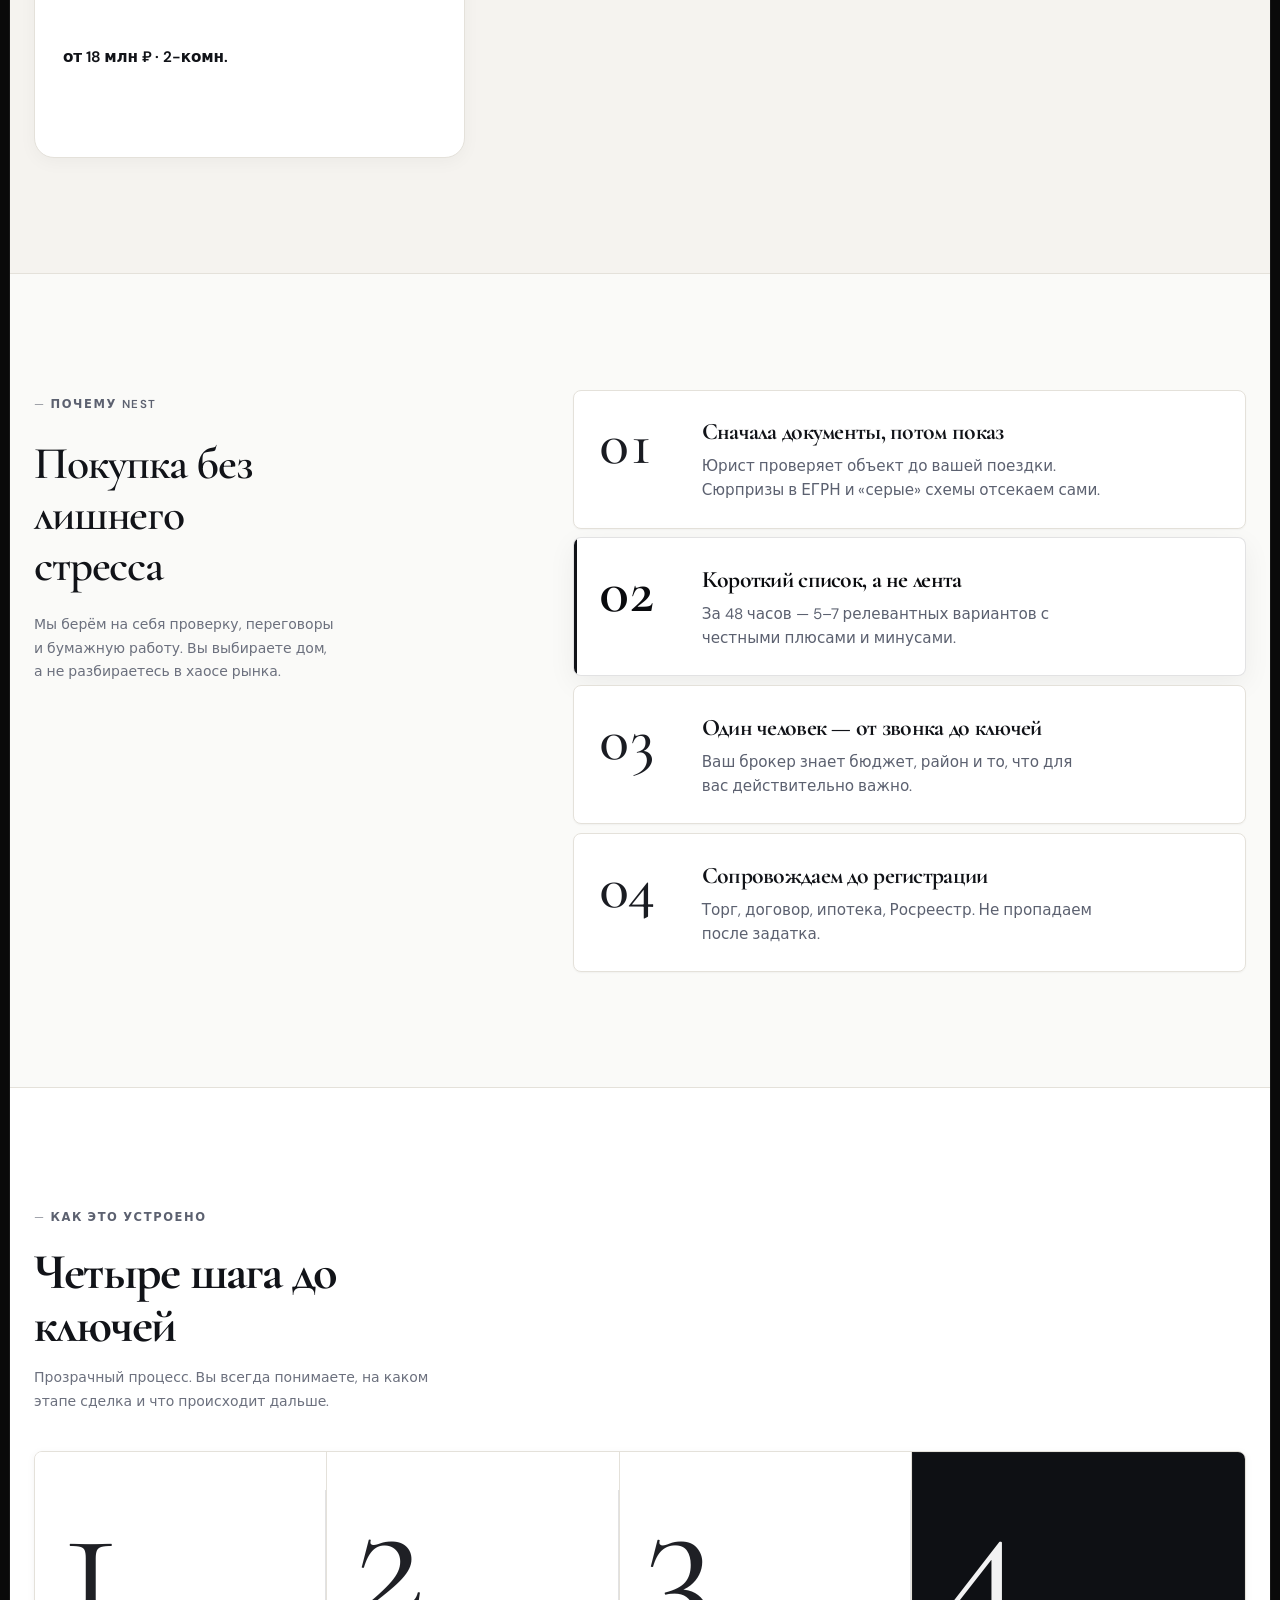
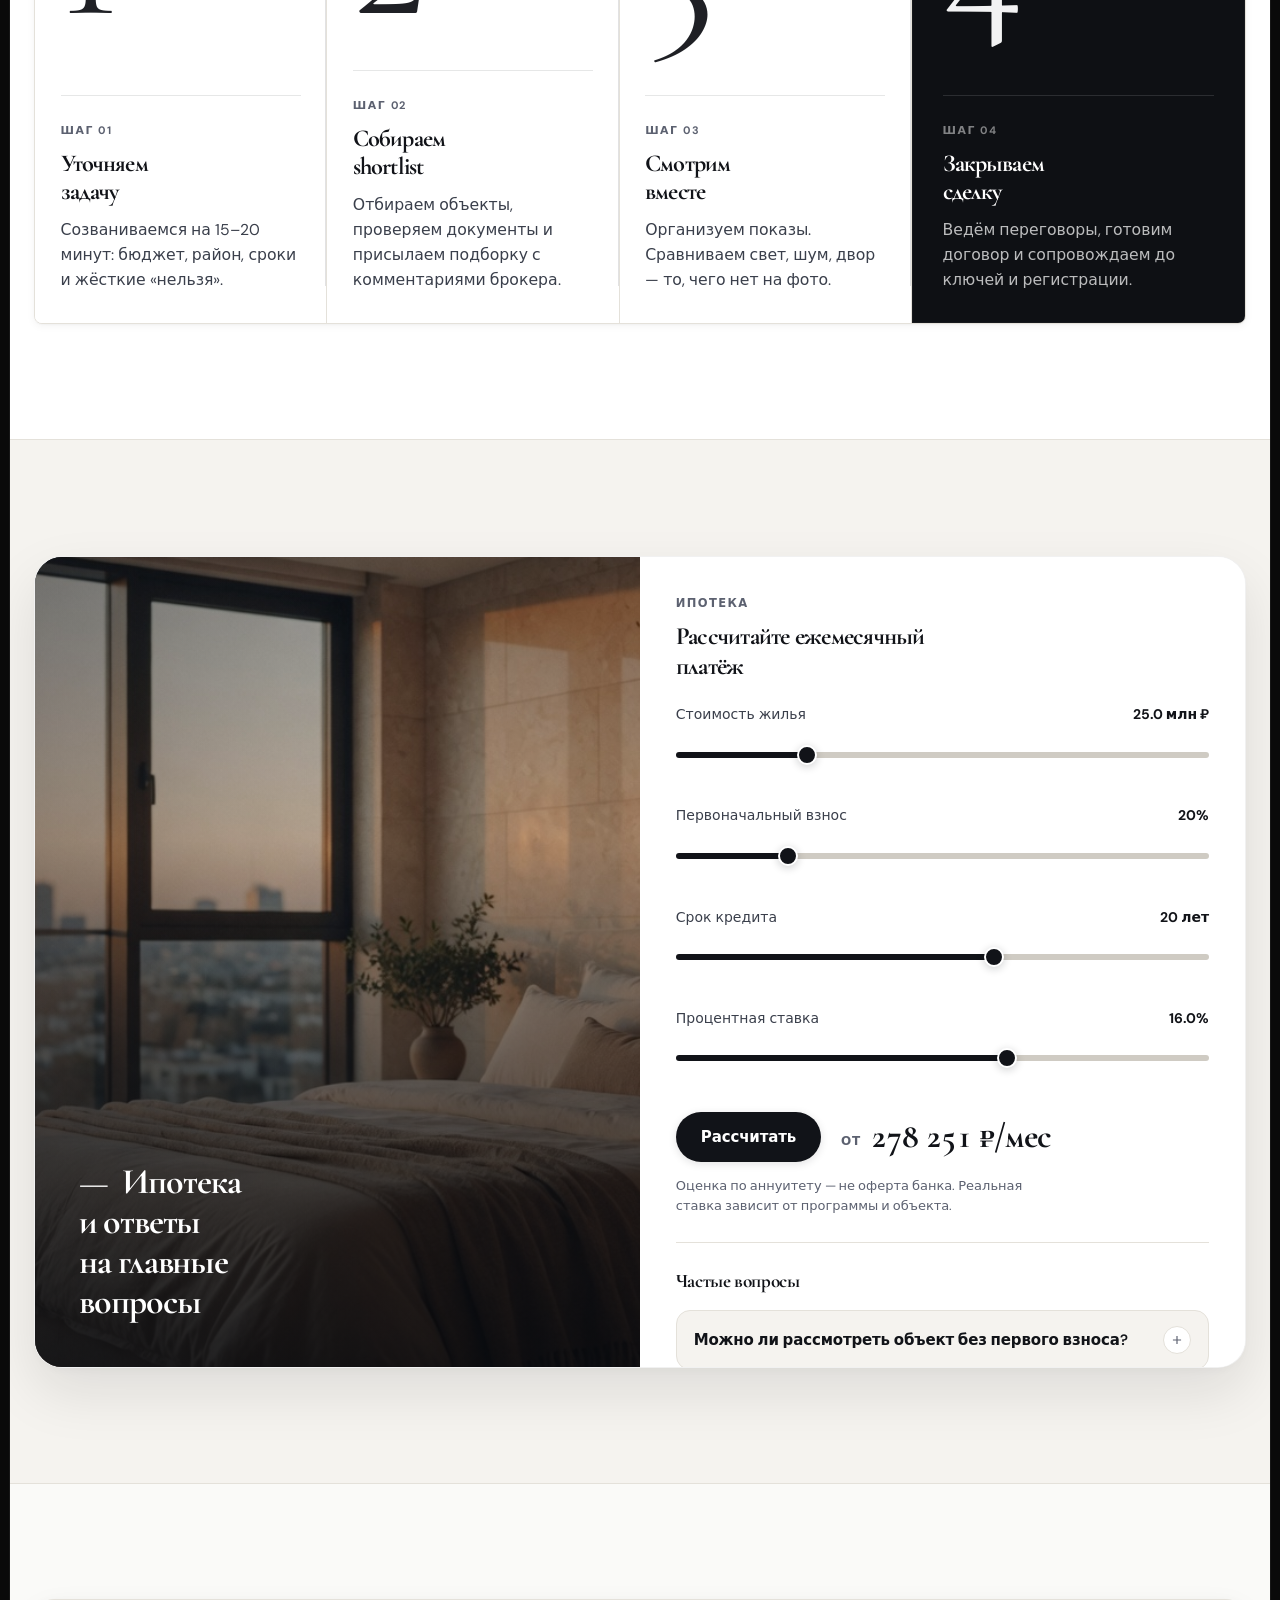
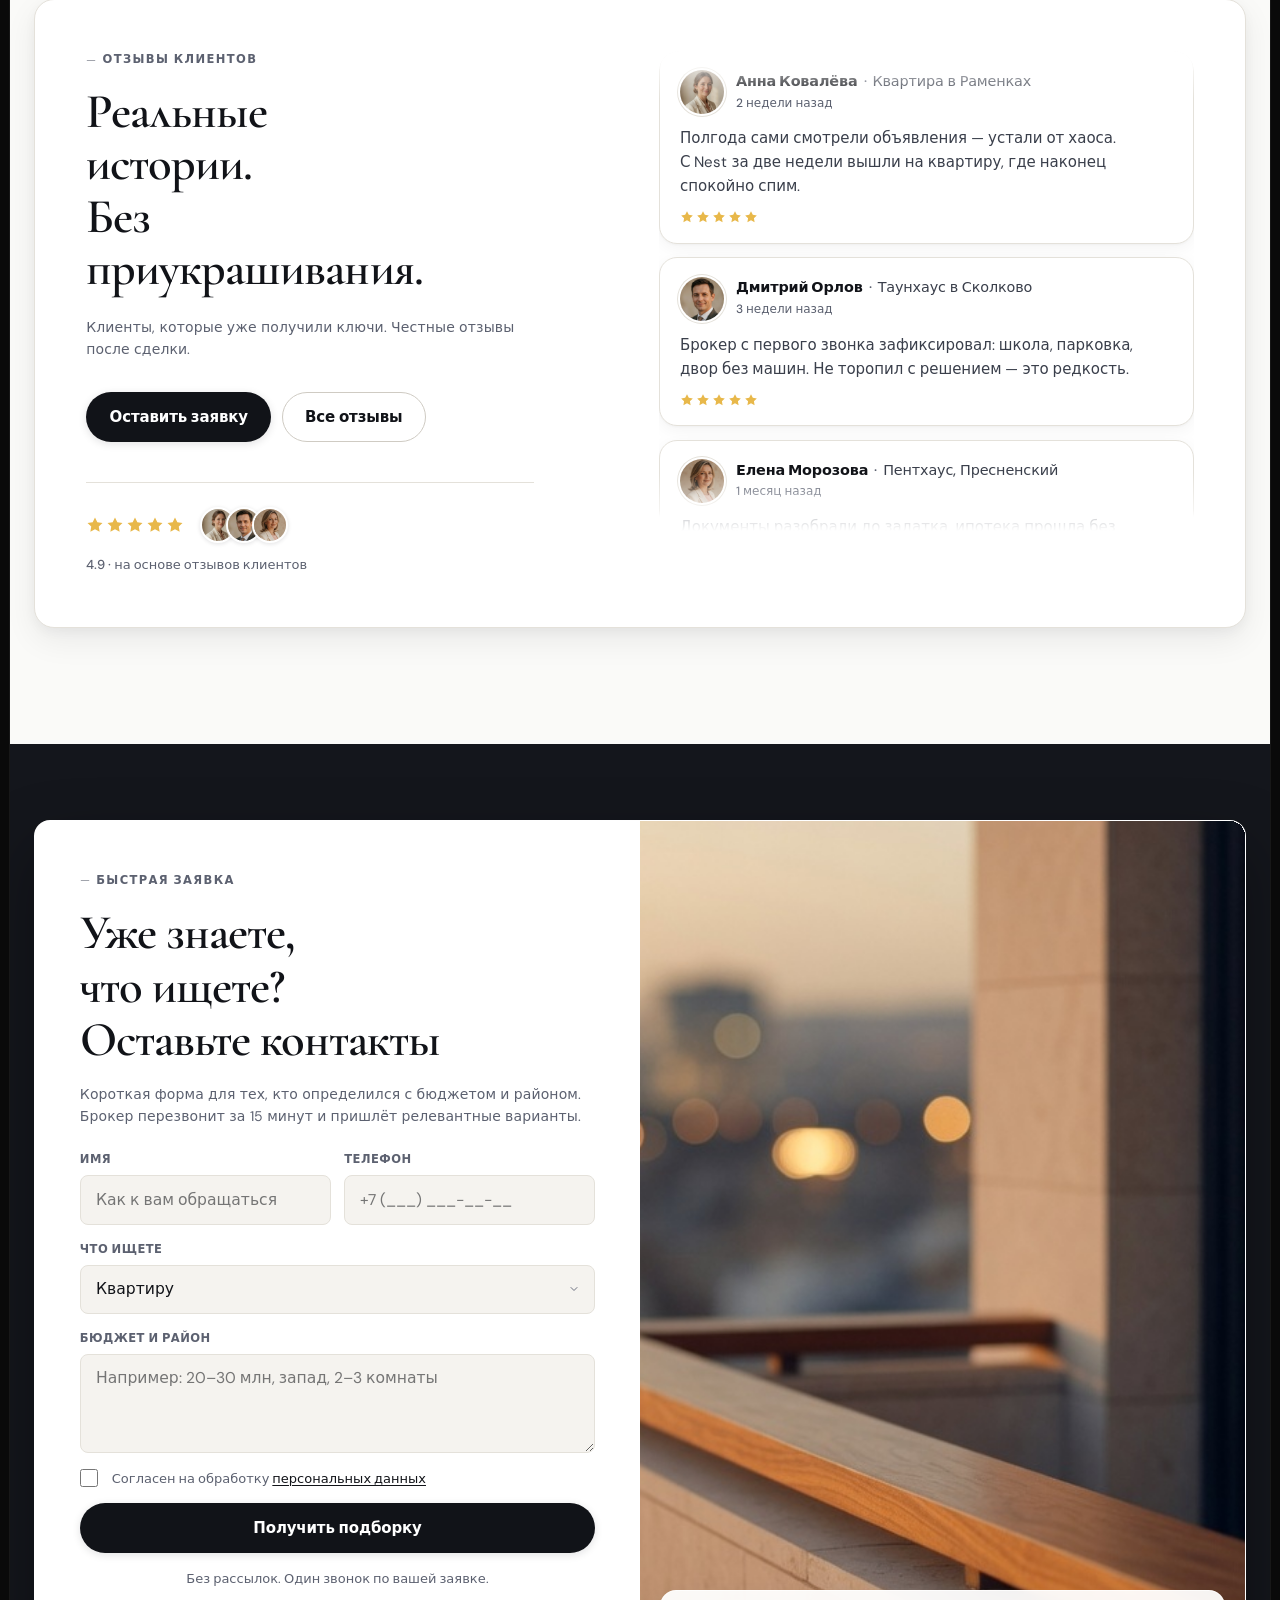
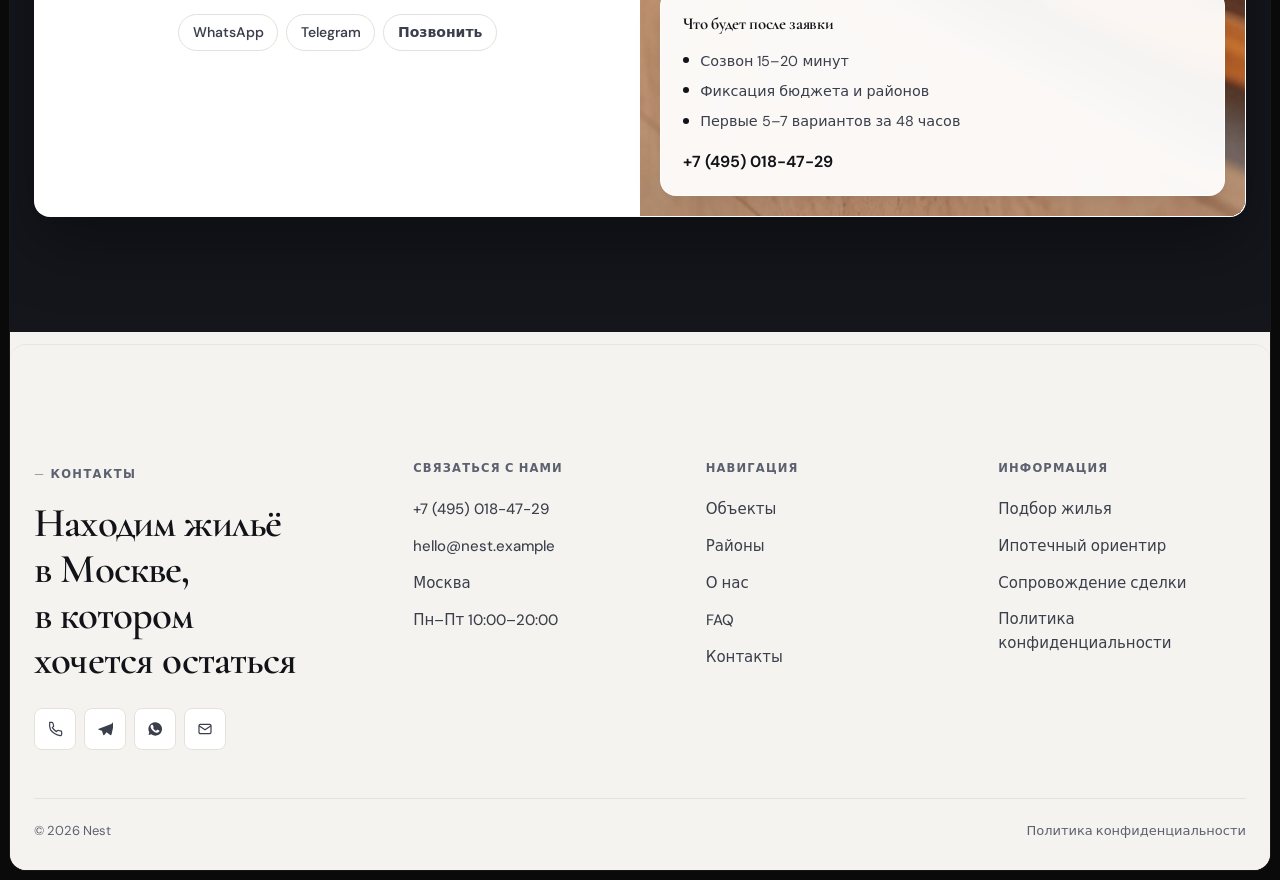
==== commit 88bd5db9: "Force mobile CTA equal 48px black padding via nest.css cache break." ====
--- a/index.html
+++ b/index.html
@@ -32,7 +32,7 @@
       href="https://fonts.googleapis.com/css2?family=Cormorant+Garamond:ital,wght@0,400;0,500;0,600;0,700;1,400&family=DM+Sans:ital,opsz,wght@0,9..40,400;0,9..40,500;0,9..40,600;0,9..40,700;1,9..40,400&display=swap"
       rel="stylesheet"
     />
-    <link rel="stylesheet" href="styles.css?v=20260326h" />
+    <link rel="stylesheet" href="nest.css?v=20260720" />
     <link
       rel="icon"
       href="data:image/svg+xml,<svg xmlns='http://www.w3.org/2000/svg' viewBox='0 0 32 32'><rect width='32' height='32' rx='8' fill='%23C9A66B'/><path d='M16 7l9 7v11H7V14l9-7z' fill='none' stroke='white' stroke-width='2' stroke-linejoin='round'/></svg>"
@@ -1106,7 +1106,7 @@
       </div>
     </div>
 
-    <script src="i18n.js?v=20260326h"></script>
-    <script src="main.js?v=20260326h"></script>
+    <script src="i18n.js?v=20260720"></script>
+    <script src="main.js?v=20260720"></script>
   </body>
 </html>
--- a/nest.css
+++ b/nest.css
@@ -0,0 +1,7226 @@
+/* ============================================
+   NEST — Premium Real Estate Landing v2
+   Quiet luxury · depth · intentional motion
+   ============================================ */
+
+:root {
+  /* Palette — quiet luxury: warm paper, ink, restrained brass (1 accent use/screen) */
+  --bg: #f5f3ef;
+  --bg-elevated: #ffffff;
+  --bg-muted: #ebe8e2;
+  --bg-alt: #fafaf8;
+  --ink: #111318;
+  --ink-soft: #3a3f4b;
+  /* WCAG AA on #f5f3ef / #fff: ~5.2:1 at #5c6170 */
+  --muted: #5c6170;
+  --line: #e4e1da;
+  --line-strong: #cfcbc3;
+  --accent: #b8955a;
+  --accent-hover: #a07f48;
+  --accent-deep: #8a6b3d;
+  --accent-soft: rgba(184, 149, 90, 0.1);
+  --navy: #111318;
+  --navy-hover: #1c212b;
+  --navy-soft: #252b38;
+
+  /* Type — serif display + sans UI (strict scale + OS fallbacks) */
+  --font-display: "Cormorant Garamond", Georgia, "Times New Roman", "Liberation Serif", serif;
+  --font-body: "DM Sans", system-ui, -apple-system, "Segoe UI", Roboto, sans-serif;
+  --text-xs: 0.8125rem;   /* 13 */
+  --text-sm: 0.875rem;    /* 14 */
+  --text-base: 1rem;      /* 16 */
+  --text-md: 1.25rem;     /* 20 */
+  --text-lg: 1.75rem;     /* 28 */
+  --text-xl: 2.5rem;      /* 40 */
+  --text-2xl: 3.5rem;     /* 56 */
+  --text-3xl: 4.5rem;     /* 72 */
+
+  /* Space — 8-based scale only */
+  --space-1: 0.25rem;
+  --space-2: 0.5rem;
+  --space-3: 0.75rem;
+  --space-4: 1rem;
+  --space-5: 1.25rem;
+  --space-6: 1.5rem;
+  --space-8: 2rem;
+  --space-10: 2.5rem;
+  --space-12: 3rem;
+  --space-16: 4rem;
+  --space-20: 5.5rem;
+  --space-24: 6.5rem;
+
+  /* Radius — one language: soft architectural */
+  --r-sm: 4px;
+  --r-md: 8px;
+  --r-lg: 12px;
+  --r-xl: 16px;
+  --r-2xl: 20px;
+  --r-full: 9999px;
+
+  /* Shadows — soft depth */
+  --shadow-xs: 0 1px 2px rgba(17, 19, 24, 0.04);
+  --shadow-sm: 0 2px 8px rgba(17, 19, 24, 0.05), 0 1px 2px rgba(17, 19, 24, 0.03);
+  --shadow-md: 0 12px 32px rgba(17, 19, 24, 0.07), 0 4px 12px rgba(17, 19, 24, 0.04);
+  --shadow-lg: 0 24px 48px rgba(17, 19, 24, 0.1), 0 8px 16px rgba(17, 19, 24, 0.05);
+  --shadow-xl: 0 32px 64px rgba(17, 19, 24, 0.12), 0 12px 24px rgba(17, 19, 24, 0.06);
+  --shadow-float: 0 28px 64px rgba(17, 19, 24, 0.16), 0 10px 20px rgba(17, 19, 24, 0.08);
+
+  /* Layout */
+  --container: 1360px;
+  --gutter: 24px;
+  --frame: 10px;
+  --frame-radius: 16px;
+  --header-h: 64px;
+  --ease: cubic-bezier(0.22, 1, 0.36, 1);
+  --ease-out: cubic-bezier(0.16, 1, 0.3, 1);
+  --ease-soft: cubic-bezier(0.33, 1, 0.68, 1);
+  /* Vertical rhythm: 96–120px section padding (8px scale) */
+  --section-pad: clamp(6rem, 9vw, 7.5rem); /* 96–120px */
+  --section-pad-sm: clamp(4rem, 6vw, 5.5rem);
+  --motion: 0.3s var(--ease-out);
+  --motion-fast: 0.22s var(--ease-out);
+  --motion-hover: 0.25s ease-out;
+  --img-grade: saturate(0.9) contrast(1.04) brightness(0.98);
+}
+
+/* Reset */
+*,
+*::before,
+*::after {
+  box-sizing: border-box;
+  margin: 0;
+  padding: 0;
+}
+
+html {
+  scroll-behavior: smooth;
+  -webkit-text-size-adjust: 100%;
+  scroll-padding-top: calc(var(--frame) + var(--header-h) + 16px);
+}
+
+body {
+  font-family: var(--font-body);
+  font-size: 1rem;
+  line-height: 1.6;
+  color: var(--ink);
+  background: #0a0a0a;
+  -webkit-font-smoothing: antialiased;
+  -moz-osx-font-smoothing: grayscale;
+  overflow-x: hidden;
+  min-height: 100svh;
+  padding: var(--frame);
+}
+
+/* Page frame: 10px inset, 20px rounded corners.
+   overflow must stay visible on the Y axis so position:sticky works
+   inside sections (clip on both axes kills sticky in Chrome). */
+.site-shell {
+  position: relative;
+  background: var(--bg);
+  border-radius: var(--frame-radius);
+  min-height: calc(100svh - var(--frame) * 2);
+  box-shadow: 0 0 0 1px rgba(255, 255, 255, 0.06);
+  overflow-x: clip;
+  overflow-y: visible;
+  isolation: isolate;
+}
+
+/* Detail pages: same frame language as main */
+body.page-property .site-shell {
+  overflow-x: clip;
+  overflow-y: visible;
+  border-radius: var(--frame-radius);
+  background: var(--bg);
+  min-height: calc(100svh - var(--frame) * 2);
+  isolation: isolate;
+}
+
+img {
+  display: block;
+  max-width: 100%;
+  height: auto;
+}
+
+a {
+  color: inherit;
+  text-decoration: none;
+}
+
+button,
+input,
+select,
+textarea {
+  font: inherit;
+  color: inherit;
+}
+
+button {
+  cursor: pointer;
+  border: none;
+  background: none;
+}
+
+ul,
+ol {
+  list-style: none;
+}
+
+/* Utilities */
+.container {
+  width: 100%;
+  max-width: none;
+  margin-inline: auto;
+  padding-inline: var(--gutter);
+}
+
+.section {
+  padding-block: var(--section-pad);
+}
+
+.section-head {
+  margin-bottom: clamp(2rem, 4vw, 3.25rem);
+  max-width: 36rem;
+}
+
+.section-head--center {
+  margin-inline: auto;
+  text-align: center;
+}
+
+.eyebrow {
+  display: inline-flex;
+  align-items: center;
+  gap: 0.4rem;
+  font-size: 0.72rem;
+  font-weight: 600;
+  letter-spacing: 0.12em;
+  text-transform: uppercase;
+  color: var(--muted);
+  margin-bottom: var(--space-4);
+}
+
+.eyebrow::before {
+  content: "—";
+  font-weight: 400;
+  letter-spacing: 0;
+  opacity: 0.7;
+  line-height: 1;
+}
+
+.eyebrow--on-dark {
+  color: rgba(255, 255, 255, 0.55);
+}
+
+.eyebrow--on-dark::before {
+  opacity: 0.55;
+}
+
+.section-title {
+  font-family: var(--font-display);
+  font-size: clamp(2.15rem, 3.8vw, 3.15rem);
+  font-weight: 600;
+  line-height: 1.1;
+  letter-spacing: -0.02em;
+  color: var(--ink);
+  text-wrap: balance;
+  max-width: 28ch; /* aim for 2 lines, not 4+ */
+}
+
+.section-lead {
+  margin-top: var(--space-4);
+  color: var(--muted);
+  font-size: var(--text-sm);
+  line-height: 1.6;
+  max-width: 32rem;
+  font-weight: 400;
+  letter-spacing: 0.01em;
+}
+
+.section-head--center .section-lead {
+  margin-inline: auto;
+}
+
+/* Buttons — primary / secondary / ghost hierarchy */
+.btn {
+  display: inline-flex;
+  align-items: center;
+  justify-content: center;
+  gap: 0.55rem;
+  min-height: 48px;
+  padding: 0.75rem 1.4rem;
+  border-radius: var(--r-full);
+  font-weight: 550;
+  font-size: 0.9375rem;
+  letter-spacing: -0.01em;
+  transition:
+    background var(--motion-hover),
+    color var(--motion-hover),
+    box-shadow var(--motion-hover),
+    transform 0.2s ease-out,
+    border-color var(--motion-hover),
+    opacity var(--motion-hover);
+  white-space: nowrap;
+  -webkit-tap-highlight-color: transparent;
+  border: 1px solid transparent;
+}
+
+.btn:focus-visible {
+  outline: 2px solid var(--ink);
+  outline-offset: 3px;
+}
+
+.btn:active {
+  transform: scale(0.97);
+}
+
+.btn--primary {
+  background: var(--navy);
+  color: #fff;
+  box-shadow: 0 2px 8px rgba(17, 19, 24, 0.12);
+  font-weight: 600;
+  position: relative;
+  overflow: hidden;
+  z-index: 0;
+  isolation: isolate;
+}
+
+.btn--primary::before {
+  content: "";
+  position: absolute;
+  inset: 0;
+  background: var(--navy-hover);
+  transform: scaleX(0);
+  transform-origin: left center;
+  transition: transform 0.4s var(--ease-out);
+  z-index: -1;
+}
+
+.btn--primary > * {
+  position: relative;
+  z-index: 1;
+}
+
+@media (hover: hover) and (pointer: fine) {
+  .btn--primary:hover {
+    transform: translateY(-1px);
+    box-shadow: 0 12px 28px rgba(17, 19, 24, 0.2);
+  }
+
+  .btn--primary:hover::before {
+    transform: scaleX(1);
+  }
+
+  .btn--primary:hover:active {
+    transform: scale(0.97);
+  }
+}
+
+/* Secondary: text + underline only */
+.btn--text {
+  background: transparent;
+  color: var(--ink);
+  border: none;
+  min-height: 44px;
+  padding: 0.5rem 0.15rem;
+  border-radius: 0;
+  font-weight: 550;
+  position: relative;
+  box-shadow: none;
+}
+
+.btn--text::after {
+  content: "";
+  position: absolute;
+  left: 0;
+  right: 0;
+  bottom: 0.35rem;
+  height: 1px;
+  background: currentColor;
+  transform: scaleX(0.35);
+  transform-origin: left;
+  transition: transform 0.35s var(--ease-out);
+  opacity: 0.55;
+}
+
+@media (hover: hover) and (pointer: fine) {
+  .btn--text:hover {
+    background: transparent;
+    transform: none;
+    box-shadow: none;
+  }
+
+  .btn--text:hover::after {
+    transform: scaleX(1);
+    opacity: 1;
+  }
+}
+
+/* Accent alias = same as primary (ink/navy) — no gold CTAs */
+.btn--accent {
+  background: var(--navy);
+  color: #fff;
+  font-weight: 600;
+  box-shadow: 0 2px 8px rgba(17, 19, 24, 0.12);
+}
+
+@media (hover: hover) and (pointer: fine) {
+  .btn--accent:hover {
+    background: var(--navy-hover);
+    transform: translateY(-1px);
+    box-shadow: 0 12px 28px rgba(17, 19, 24, 0.2);
+  }
+}
+
+/* Hero search — solid ink, calm weight */
+.btn--search {
+  background: var(--navy);
+  color: #fff;
+  font-weight: 600;
+  font-size: 0.9375rem;
+  letter-spacing: 0;
+  min-height: 54px;
+  padding: 0 1.6rem;
+  border-radius: var(--r-md);
+  box-shadow: 0 4px 14px rgba(17, 19, 24, 0.16);
+  position: relative;
+  overflow: hidden;
+}
+
+@media (hover: hover) and (pointer: fine) {
+  .btn--search:hover {
+    background: var(--navy-hover);
+    transform: translateY(-1px);
+    box-shadow: 0 10px 24px rgba(17, 19, 24, 0.2);
+  }
+}
+
+.btn--search:active {
+  transform: scale(0.97);
+}
+
+.btn--search svg {
+  width: 17px;
+  height: 17px;
+  color: rgba(255, 255, 255, 0.85);
+}
+
+.btn--ghost {
+  background: transparent;
+  color: var(--ink);
+  border: 1px solid var(--line-strong);
+}
+
+@media (hover: hover) and (pointer: fine) {
+  .btn--ghost:hover {
+    border-color: var(--ink);
+    background: var(--bg-elevated);
+    box-shadow: var(--shadow-sm);
+  }
+}
+
+.btn--light {
+  background: #fff;
+  color: var(--ink);
+}
+
+@media (hover: hover) and (pointer: fine) {
+  .btn--light:hover {
+    background: var(--bg-muted);
+    transform: translateY(-1px);
+  }
+}
+
+.btn--block {
+  width: 100%;
+}
+
+.btn svg {
+  width: 18px;
+  height: 18px;
+  flex-shrink: 0;
+}
+
+/* ========== HEADER — over-hero glass / solid on light & property ========== */
+.header {
+  position: fixed;
+  top: var(--frame);
+  left: var(--frame);
+  right: var(--frame);
+  z-index: 100;
+  height: var(--header-h);
+  display: flex;
+  align-items: center;
+  background: transparent;
+  border-radius: var(--frame-radius);
+  border-bottom: 1px solid transparent;
+  transition:
+    box-shadow 0.4s var(--ease-out),
+    background 0.4s var(--ease-out),
+    border-color 0.4s var(--ease-out),
+    color 0.35s var(--ease-out);
+  color: #fff;
+}
+
+/* ——— Over hero (dark photo): light text; controls stay solid for contrast ——— */
+.header:not(.is-solid) .logo,
+.header:not(.is-solid) .nav__link {
+  color: rgba(255, 255, 255, 0.95);
+  text-shadow: 0 1px 12px rgba(0, 0, 0, 0.35);
+}
+
+.header:not(.is-solid) .nav__link:hover {
+  color: #fff;
+}
+
+/* Always-solid control chips — never white-on-white */
+.header:not(.is-solid) .lang-toggle {
+  background: #fff;
+  border-color: rgba(255, 255, 255, 0.95);
+  box-shadow: 0 4px 16px rgba(0, 0, 0, 0.18);
+}
+
+.header:not(.is-solid) .lang-toggle__btn {
+  color: var(--ink-soft);
+}
+
+.header:not(.is-solid) .lang-toggle__btn.is-active {
+  color: #fff;
+  background: var(--navy);
+}
+
+.header:not(.is-solid) .header__phone-pill {
+  color: var(--ink);
+  background: #fff;
+  border-color: #fff;
+  box-shadow: 0 4px 16px rgba(0, 0, 0, 0.18);
+}
+
+.header:not(.is-solid) .header__link-btn {
+  color: rgba(255, 255, 255, 0.88);
+  text-shadow: 0 1px 10px rgba(0, 0, 0, 0.3);
+}
+
+.header:not(.is-solid) .header__link-btn:hover {
+  color: #fff;
+}
+
+/* Primary CTA stays solid white pill on dark hero — always readable */
+.header:not(.is-solid) .header__cta-text {
+  background: #fff;
+  color: var(--ink);
+  text-shadow: none;
+  box-shadow: 0 4px 16px rgba(0, 0, 0, 0.2);
+}
+
+.header:not(.is-solid) .header__cta-text:hover {
+  background: #f3f2ef;
+  color: var(--ink);
+}
+
+.header:not(.is-solid) .menu-toggle {
+  background: #fff;
+  box-shadow: 0 4px 14px rgba(0, 0, 0, 0.15);
+}
+
+.header:not(.is-solid) .menu-toggle span,
+.header:not(.is-solid) .menu-toggle span::before,
+.header:not(.is-solid) .menu-toggle span::after {
+  background: var(--ink);
+}
+
+.header:not(.is-solid) .logo__mark {
+  background: #fff;
+  color: var(--ink);
+  box-shadow: 0 2px 10px rgba(0, 0, 0, 0.15);
+}
+
+/* ——— Solid (scrolled + property pages + light backgrounds) ——— */
+.header.is-solid {
+  background: #fff;
+  backdrop-filter: none;
+  -webkit-backdrop-filter: none;
+  border-bottom-color: rgba(17, 19, 24, 0.08);
+  color: var(--ink);
+  box-shadow: 0 8px 28px rgba(17, 19, 24, 0.07);
+}
+
+.header.is-solid .logo,
+.header.is-solid .nav__link,
+.header.is-solid .header__link-btn {
+  color: var(--ink);
+  text-shadow: none;
+}
+
+.header.is-solid .header__link-btn {
+  color: var(--ink-soft);
+}
+
+.header.is-solid .header__cta-text {
+  background: var(--navy);
+  color: #fff;
+  text-shadow: none;
+}
+
+.header.is-solid .nav__link {
+  color: var(--ink-soft);
+}
+
+.header.is-solid .nav__link.is-active,
+.header.is-solid .nav__link:hover {
+  color: var(--ink);
+}
+
+.header.is-solid .lang-toggle {
+  background: #fff;
+  border: 1px solid var(--line-strong);
+  box-shadow: none;
+}
+
+.header.is-solid .lang-toggle__btn {
+  color: var(--muted);
+}
+
+.header.is-solid .lang-toggle__btn.is-active {
+  background: var(--navy);
+  color: #fff;
+}
+
+.header.is-solid .header__phone-pill {
+  color: var(--ink);
+  background: #fff;
+  border: 1px solid var(--line-strong);
+  box-shadow: none;
+}
+
+.header.is-solid .menu-toggle span,
+.header.is-solid .menu-toggle span::before,
+.header.is-solid .menu-toggle span::after {
+  background: var(--ink);
+}
+
+.header.is-solid .logo__mark {
+  background: var(--navy);
+  color: #fff;
+  box-shadow: none;
+}
+
+.header.is-scrolled.is-solid {
+  box-shadow: 0 10px 32px rgba(17, 19, 24, 0.08);
+}
+
+/* Property pages: always solid readable header */
+body.page-property .header {
+  background: #fff;
+  color: var(--ink);
+  border-bottom-color: rgba(17, 19, 24, 0.08);
+  box-shadow: 0 8px 28px rgba(17, 19, 24, 0.07);
+}
+
+body.page-property .header .logo,
+body.page-property .header .nav__link,
+body.page-property .header .header__link-btn,
+body.page-property .header .btn--header {
+  color: var(--ink);
+  text-shadow: none;
+}
+
+body.page-property .header .header__link-btn {
+  color: var(--ink-soft);
+}
+
+body.page-property .header .header__cta-text {
+  background: var(--navy);
+  color: #fff;
+  text-shadow: none;
+}
+
+body.page-property .header .nav__link {
+  color: var(--ink-soft);
+}
+
+body.page-property .header .nav__link.is-active {
+  color: var(--ink);
+}
+
+body.page-property .header .lang-toggle {
+  background: #fff;
+  border: 1px solid var(--line-strong);
+}
+
+body.page-property .header .lang-toggle__btn {
+  color: var(--muted);
+}
+
+body.page-property .header .lang-toggle__btn.is-active {
+  background: var(--navy);
+  color: #fff;
+}
+
+body.page-property .header .header__phone-pill {
+  color: var(--ink);
+  background: #fff;
+  border: 1px solid var(--line-strong);
+}
+
+body.page-property .header .logo__mark {
+  background: var(--navy);
+  color: #fff;
+}
+
+body.page-property .header .menu-toggle span,
+body.page-property .header .menu-toggle span::before,
+body.page-property .header .menu-toggle span::after {
+  background: var(--ink);
+}
+
+.header__inner {
+  display: grid;
+  grid-template-columns: auto 1fr auto;
+  align-items: center;
+  width: 100%;
+  max-width: none;
+  margin-inline: 0;
+  padding-inline: var(--gutter);
+  gap: var(--space-4);
+}
+
+.logo {
+  display: inline-flex;
+  align-items: center;
+  gap: 0.45rem;
+  font-family: var(--font-display);
+  font-weight: 600;
+  font-size: 1.45rem;
+  letter-spacing: 0.02em;
+  transition: color 0.3s var(--ease-out);
+  z-index: 2;
+  justify-self: start;
+  color: inherit;
+}
+
+.logo__mark {
+  width: 26px;
+  height: 26px;
+  border-radius: 6px;
+  background: var(--navy);
+  display: grid;
+  place-items: center;
+  color: #fff;
+  flex-shrink: 0;
+  transition: background 0.3s var(--ease-out);
+}
+
+.logo__mark svg {
+  width: 13px;
+  height: 13px;
+}
+
+.nav {
+  display: flex;
+  align-items: center;
+  justify-content: center;
+  gap: 0.15rem;
+  z-index: 2;
+}
+
+.nav__mobile-cta {
+  display: none;
+}
+
+.nav__link {
+  display: inline-flex;
+  align-items: center;
+  gap: 0.35rem;
+  padding: 0.45rem 0.7rem;
+  font-size: 0.8125rem;
+  font-weight: 500;
+  color: var(--muted);
+  border-radius: 0;
+  transition: color 0.25s var(--ease-out), opacity 0.25s;
+  letter-spacing: 0.06em;
+  text-transform: uppercase;
+  white-space: nowrap;
+  background: transparent;
+}
+
+.nav__link:hover {
+  color: var(--ink);
+  background: transparent;
+  opacity: 1;
+}
+
+.header.is-solid .nav__link:hover {
+  color: var(--ink);
+}
+
+.nav__link.is-active {
+  color: inherit;
+  font-weight: 600;
+  opacity: 1;
+}
+
+/* Secondary action — quiet text link */
+.header__link-btn {
+  font-size: 0.8125rem;
+  font-weight: 500;
+  letter-spacing: 0.06em;
+  text-transform: uppercase;
+  min-height: 40px;
+  padding: 0 0.85rem;
+  border: none;
+  background: transparent;
+  color: var(--ink-soft);
+  position: relative;
+  transition: color 0.25s var(--ease-out);
+  cursor: pointer;
+  white-space: nowrap;
+  border-radius: var(--r-full);
+}
+
+.header__link-btn::after {
+  content: "";
+  position: absolute;
+  left: 0.85rem;
+  right: 0.85rem;
+  bottom: 0.55rem;
+  height: 1px;
+  background: currentColor;
+  transform: scaleX(0);
+  transform-origin: left;
+  transition: transform 0.3s var(--ease-out);
+  opacity: 0.55;
+}
+
+/* Primary action — separate filled CTA */
+.header__cta-text {
+  display: inline-flex;
+  align-items: center;
+  justify-content: center;
+  font-size: 0.8125rem;
+  font-weight: 600;
+  letter-spacing: 0.04em;
+  text-transform: uppercase;
+  min-height: 40px;
+  padding: 0 1.15rem;
+  margin-left: 0.15rem;
+  border: none;
+  border-radius: var(--r-full);
+  background: var(--navy);
+  color: #fff;
+  white-space: nowrap;
+  box-shadow: 0 2px 8px rgba(17, 19, 24, 0.12);
+  transition:
+    background 0.25s var(--ease-out),
+    transform 0.2s var(--ease-out),
+    box-shadow 0.25s var(--ease-out);
+  position: relative;
+}
+
+.header__cta-text::after {
+  display: none;
+}
+
+@media (hover: hover) and (pointer: fine) {
+  .header__link-btn:hover {
+    color: var(--ink);
+  }
+
+  .header__link-btn:hover::after {
+    transform: scaleX(1);
+  }
+
+  .header__cta-text:hover {
+    background: var(--navy-hover);
+    transform: translateY(-1px);
+    box-shadow: 0 8px 18px rgba(17, 19, 24, 0.16);
+  }
+}
+
+.header__cta-text:active {
+  transform: scale(0.97);
+}
+
+.nav__dot {
+  width: 6px;
+  height: 6px;
+  border-radius: 50%;
+  background: var(--ink);
+  flex-shrink: 0;
+}
+
+.header__actions {
+  display: flex;
+  align-items: center;
+  justify-content: flex-end;
+  gap: 0.65rem;
+  justify-self: end;
+  z-index: 2;
+}
+
+/* Clear separation between secondary (quiz) and primary CTA */
+.header__actions .header__link-btn {
+  margin-inline-end: 0.15rem;
+}
+
+.header__actions .header__cta-text {
+  margin-inline-start: 0.1rem;
+}
+
+.header__phone-pill {
+  width: 40px;
+  height: 40px;
+  border-radius: 50%;
+  border: 1px solid var(--line);
+  display: grid;
+  place-items: center;
+  color: var(--ink);
+  background: #fff;
+  transition: background 0.2s, border-color 0.2s, transform 0.2s;
+}
+
+.header__phone-pill svg {
+  width: 16px;
+  height: 16px;
+}
+
+.header__phone-pill:hover {
+  background: var(--bg-muted);
+  border-color: var(--line-strong);
+  transform: translateY(-1px);
+}
+
+.btn--header {
+  min-height: 40px;
+  padding: 0.5rem 1.15rem;
+  font-size: 0.85rem;
+  font-weight: 600;
+  border-radius: var(--r-full);
+  background: var(--navy);
+  color: #fff;
+  box-shadow: 0 2px 8px rgba(17, 19, 24, 0.12);
+  transition: background 0.2s, transform 0.2s, box-shadow 0.2s;
+}
+
+.btn--header:hover {
+  background: var(--navy-hover);
+  transform: translateY(-1px);
+  box-shadow: 0 8px 18px rgba(17, 19, 24, 0.16);
+}
+
+.header__phone {
+  display: none;
+}
+
+.menu-toggle span,
+.menu-toggle span::before,
+.menu-toggle span::after {
+  background: var(--ink);
+}
+
+.menu-toggle {
+  display: none;
+  position: relative;
+  width: 44px;
+  height: 44px;
+  place-items: center;
+  border-radius: var(--r-sm);
+  z-index: 2;
+  cursor: pointer;
+  border: 0;
+  flex-shrink: 0;
+}
+
+.menu-toggle span {
+  display: block;
+  width: 20px;
+  height: 1.5px;
+  background: var(--ink);
+  position: relative;
+  transition: background 0.2s;
+}
+
+.menu-toggle span::before,
+.menu-toggle span::after {
+  content: "";
+  position: absolute;
+  left: 0;
+  width: 20px;
+  height: 1.5px;
+  background: var(--ink);
+  transition: transform 0.25s var(--ease);
+}
+
+.menu-toggle span::before {
+  top: -6px;
+}
+
+.menu-toggle span::after {
+  top: 6px;
+}
+
+.menu-toggle[aria-expanded="true"] span {
+  background: transparent;
+}
+
+.menu-toggle[aria-expanded="true"] span::before {
+  top: 0;
+  transform: rotate(45deg);
+}
+
+.menu-toggle[aria-expanded="true"] span::after {
+  top: 0;
+  transform: rotate(-45deg);
+}
+
+/* ========== HERO + STATS (unified photo) ========== */
+.hero {
+  position: relative;
+  min-height: calc(100svh - var(--frame) * 2);
+  display: flex;
+  flex-direction: column;
+  justify-content: flex-end;
+  padding-top: var(--header-h);
+  overflow: hidden;
+  margin: 0;
+  border-radius: var(--frame-radius);
+}
+
+.hero__media {
+  position: absolute;
+  inset: 0;
+  z-index: 0;
+  border-radius: var(--frame-radius);
+  overflow: hidden;
+}
+
+.hero__media img {
+  width: 100%;
+  height: 100%;
+  object-fit: cover;
+  object-position: center 35%;
+  transform: scale(1.08);
+  will-change: transform;
+  filter: saturate(0.9) contrast(1.04) brightness(0.98);
+  /* Ken Burns only when not driven by JS parallax — subtle pulse as base */
+  animation: none;
+}
+
+.hero__overlay {
+  position: absolute;
+  inset: 0;
+  border-radius: var(--frame-radius);
+  background:
+    linear-gradient(
+      180deg,
+      rgba(10, 12, 16, 0.5) 0%,
+      rgba(10, 12, 16, 0.2) 36%,
+      rgba(10, 12, 16, 0.45) 70%,
+      rgba(10, 12, 16, 0.82) 100%
+    ),
+    linear-gradient(100deg, rgba(10, 12, 16, 0.35) 0%, transparent 55%);
+}
+
+.hero__main {
+  position: relative;
+  z-index: 1;
+  flex: 1;
+  display: flex;
+  flex-direction: column;
+  justify-content: flex-end;
+  padding-bottom: 2.5rem;
+}
+
+.hero__content {
+  position: relative;
+  z-index: 1;
+  width: 100%;
+  max-width: var(--container);
+  margin-inline: auto;
+  padding-inline: var(--gutter);
+  color: #fff;
+  text-align: center;
+  display: flex;
+  flex-direction: column;
+  align-items: center;
+}
+
+/* Stats — pure type, no glass cards */
+.hero__stats {
+  position: relative;
+  z-index: 2;
+  padding: 1.5rem 0 2.25rem;
+  border-top: 1px solid rgba(255, 255, 255, 0.12);
+}
+
+.stats-bar {
+  position: relative;
+  z-index: 1;
+  display: grid;
+  grid-template-columns: repeat(4, 1fr);
+  gap: 1rem;
+}
+
+.stats-bar__item {
+  text-align: center;
+  padding: 0.35rem 0.5rem;
+}
+
+.stats-bar__value {
+  font-family: var(--font-display);
+  font-size: clamp(2.5rem, 4.5vw, 3.75rem);
+  font-weight: 500;
+  letter-spacing: -0.03em;
+  color: #fff;
+  line-height: 1;
+}
+
+.stats-bar__value span {
+  color: rgba(255, 255, 255, 0.5);
+  font-weight: 400;
+}
+
+.stats-bar__label {
+  margin-top: 0.55rem;
+  font-size: var(--text-xs);
+  color: rgba(255, 255, 255, 0.55);
+  font-weight: 500;
+  letter-spacing: 0.08em;
+  text-transform: uppercase;
+}
+
+.hero__badge {
+  display: inline-flex;
+  align-items: center;
+  gap: 0.55rem;
+  padding: 0.4rem 0.9rem 0.4rem 0.65rem;
+  margin-bottom: var(--space-5);
+  background: rgba(255, 255, 255, 0.1);
+  border: 1px solid rgba(255, 255, 255, 0.16);
+  backdrop-filter: blur(12px);
+  border-radius: var(--r-full);
+  font-size: 0.8125rem;
+  font-weight: 500;
+  letter-spacing: 0.02em;
+  color: rgba(255, 255, 255, 0.92);
+}
+
+.hero__badge-dot {
+  width: 7px;
+  height: 7px;
+  border-radius: 50%;
+  background: var(--accent);
+  box-shadow: 0 0 0 3px rgba(201, 166, 107, 0.25);
+  animation: pulse-dot 2.4s ease infinite;
+}
+
+@keyframes pulse-dot {
+  0%,
+  100% {
+    box-shadow: 0 0 0 3px rgba(201, 166, 107, 0.25);
+  }
+  50% {
+    box-shadow: 0 0 0 6px rgba(201, 166, 107, 0.08);
+  }
+}
+
+.hero__title {
+  font-family: var(--font-display);
+  font-size: clamp(2.45rem, 5.2vw, 3.75rem); /* 1 step down — 2 lines */
+  font-weight: 500;
+  line-height: 1.08;
+  letter-spacing: -0.02em;
+  max-width: min(18ch, 92vw);
+  text-wrap: balance;
+  text-shadow: 0 2px 40px rgba(0, 0, 0, 0.28);
+}
+
+.hero__subtitle {
+  margin-top: var(--space-5);
+  font-size: clamp(1rem, 1.4vw, 1.125rem);
+  line-height: 1.55;
+  color: rgba(255, 255, 255, 0.78);
+  max-width: 26rem;
+  font-weight: 400;
+  letter-spacing: 0.01em;
+  text-shadow: 0 1px 16px rgba(0, 0, 0, 0.2);
+}
+
+.hero__actions {
+  display: none; /* removed CTAs — search panel is primary action */
+}
+
+.hero .search-panel {
+  margin-top: var(--space-8);
+}
+
+.btn--ghost-light {
+  background: transparent;
+  color: #fff;
+  border: 1px solid rgba(255, 255, 255, 0.35);
+  font-weight: 500;
+}
+
+@media (hover: hover) and (pointer: fine) {
+  .btn--ghost-light:hover {
+    background: rgba(255, 255, 255, 0.1);
+    border-color: rgba(255, 255, 255, 0.55);
+  }
+}
+
+.hero__scroll {
+  position: absolute;
+  left: 50%;
+  bottom: 1.25rem;
+  z-index: 3;
+  transform: translateX(-50%);
+  display: flex;
+  flex-direction: column;
+  align-items: center;
+  width: 24px;
+  height: 40px;
+  opacity: 0.7;
+  transition: opacity 0.3s;
+}
+
+.hero__scroll:hover {
+  opacity: 1;
+}
+
+.hero__scroll-line {
+  width: 1px;
+  height: 28px;
+  background: linear-gradient(180deg, rgba(255, 255, 255, 0.9), transparent);
+  animation: hero-scroll-bounce 1.8s var(--ease-out) infinite;
+}
+
+@keyframes hero-scroll-bounce {
+  0%,
+  100% {
+    transform: scaleY(0.55);
+    transform-origin: top;
+    opacity: 0.5;
+  }
+  50% {
+    transform: scaleY(1);
+    transform-origin: top;
+    opacity: 1;
+  }
+}
+
+/* Hero entrance — staged, calm */
+.hero__title,
+.hero__subtitle,
+.hero__actions,
+.hero .search-panel,
+.hero__stats,
+.hero__scroll {
+  opacity: 0;
+  transform: translateY(18px);
+  transition: opacity 0.9s var(--ease-out), transform 0.9s var(--ease-out);
+}
+
+.hero__title {
+  transition-delay: 0.08s;
+}
+
+.hero__subtitle {
+  transition-delay: 0.18s;
+}
+
+.hero__actions {
+  transition-delay: 0.28s;
+}
+
+.hero .search-panel {
+  transition-delay: 0.38s;
+}
+
+.hero__stats {
+  transition-delay: 0.5s;
+}
+
+.hero__scroll {
+  transition-delay: 0.7s;
+}
+
+.hero.is-ready .hero__title,
+.hero.is-ready .hero__subtitle,
+.hero.is-ready .hero__actions,
+.hero.is-ready .search-panel,
+.hero.is-ready .hero__stats,
+.hero.is-ready .hero__scroll {
+  opacity: 1;
+  transform: none;
+}
+
+.hero.is-ready .hero__scroll {
+  transform: translateX(-50%);
+}
+
+/* Fallback if JS is late / blocked */
+.hero:not(.is-ready) .hero__title,
+.hero:not(.is-ready) .hero__subtitle,
+.hero:not(.is-ready) .hero__actions,
+.hero:not(.is-ready) .search-panel,
+.hero:not(.is-ready) .hero__stats {
+  animation: hero-fallback-show 0.01s linear 2.5s forwards;
+}
+
+@keyframes hero-fallback-show {
+  to {
+    opacity: 1;
+    transform: none;
+  }
+}
+
+/* —— Premium search panel —— */
+/* Lighter modern search */
+.search-panel {
+  margin-top: var(--space-6);
+  background: rgba(255, 255, 255, 0.96);
+  border-radius: 999px;
+  padding: 0.4rem 0.4rem 0.4rem 0.65rem;
+  width: 100%;
+  max-width: 820px;
+  box-shadow: 0 16px 48px rgba(17, 19, 24, 0.18);
+  border: 1px solid rgba(255, 255, 255, 0.85);
+  text-align: left;
+}
+
+.search-form {
+  display: grid;
+  grid-template-columns: 1.1fr 1fr 1fr auto;
+  gap: 0;
+  align-items: center;
+}
+
+.search-field {
+  display: flex;
+  align-items: center;
+  padding: 0.55rem 1rem;
+  position: relative;
+  min-width: 0;
+}
+
+.search-field:not(:last-of-type)::after {
+  content: "";
+  position: absolute;
+  right: 0;
+  top: 25%;
+  bottom: 25%;
+  width: 1px;
+  background: var(--line);
+}
+
+.search-field__body {
+  display: flex;
+  flex-direction: column;
+  gap: 0.1rem;
+  min-width: 0;
+  flex: 1;
+}
+
+.search-field label {
+  font-size: 0.65rem;
+  font-weight: 600;
+  letter-spacing: 0.06em;
+  text-transform: uppercase;
+  color: var(--muted);
+}
+
+.search-field select,
+.search-field input {
+  border: none;
+  background: transparent;
+  color: var(--ink);
+  font-size: 0.9rem;
+  font-weight: 550;
+  outline: none;
+  width: 100%;
+  min-width: 0;
+  appearance: none;
+  -webkit-appearance: none;
+  cursor: pointer;
+  padding: 0;
+  line-height: 1.3;
+}
+
+.search-field select {
+  background-image: url("data:image/svg+xml,%3Csvg xmlns='http://www.w3.org/2000/svg' width='12' height='12' fill='none' viewBox='0 0 24 24' stroke='%236b7080' stroke-width='2'%3E%3Cpath stroke-linecap='round' stroke-linejoin='round' d='M6 9l6 6 6-6'/%3E%3C/svg%3E");
+  background-repeat: no-repeat;
+  background-position: right 0 center;
+  padding-right: 1rem;
+}
+
+.search-form .btn--search {
+  margin: 0;
+  min-height: 48px;
+  min-width: 108px;
+  border-radius: 999px;
+  padding: 0 1.4rem;
+  font-size: 0.9rem;
+}
+
+/* ========== PROPERTIES ========== */
+.properties {
+  background: var(--bg-elevated);
+  position: relative;
+}
+
+/* Soft bridge from hero photo into catalog */
+.properties::before {
+  content: "";
+  position: absolute;
+  left: 0;
+  right: 0;
+  top: 0;
+  height: 1px;
+  background: linear-gradient(90deg, transparent, var(--line), transparent);
+  pointer-events: none;
+}
+
+.properties__head {
+  display: flex;
+  align-items: flex-end;
+  justify-content: space-between;
+  gap: var(--space-6);
+  margin-bottom: var(--space-6);
+}
+
+.properties__head .section-head {
+  margin-bottom: 0;
+}
+
+/* Asymmetric curatorial grid */
+.property-grid {
+  display: grid;
+  grid-template-columns: repeat(2, 1fr);
+  gap: clamp(1.5rem, 3vw, 2.5rem);
+}
+
+.property-card--featured {
+  grid-column: 1 / -1;
+  display: grid;
+  grid-template-columns: 1.35fr 1fr;
+  min-height: 0;
+}
+
+.property-card--featured .property-card__media {
+  aspect-ratio: auto;
+  min-height: 360px;
+  height: 100%;
+}
+
+.property-card--featured .property-card__body {
+  justify-content: center;
+  padding: clamp(1.5rem, 3vw, 2.5rem);
+}
+
+/* Magazine property card — desktop: clean, no heavy frame */
+.property-card {
+  background: var(--bg-elevated);
+  border-radius: var(--r-md);
+  overflow: hidden;
+  border: none;
+  box-shadow: none;
+  transition: transform 0.35s var(--ease-out), box-shadow 0.35s var(--ease-out);
+  display: flex;
+  flex-direction: column;
+  position: relative;
+  color: inherit;
+  text-decoration: none;
+  cursor: pointer;
+}
+
+@media (hover: hover) and (pointer: fine) {
+  .property-card:hover {
+    transform: translateY(-5px);
+    box-shadow: 0 22px 44px rgba(17, 19, 24, 0.11);
+  }
+
+  .property-card:hover .property-card__media img {
+    transform: scale(1.04);
+  }
+
+  .property-card:hover .property-card__media::after {
+    opacity: 1;
+  }
+
+  .property-card:hover .property-card__overlay {
+    opacity: 1;
+  }
+
+  .property-card:hover .property-card__cta {
+    transform: translateY(0);
+    opacity: 1;
+  }
+
+  .property-card:hover .property-card__meta {
+    opacity: 1;
+    max-height: 5rem;
+    margin-top: 0.75rem;
+    padding-top: 0.85rem;
+    border-top-color: var(--line);
+    transform: none;
+  }
+
+  .property-card:hover .property-card__cta svg {
+    transform: translateX(3px);
+  }
+}
+
+.property-card:focus-visible {
+  outline: 2px solid var(--ink);
+  outline-offset: 3px;
+}
+
+.property-card__media {
+  position: relative;
+  /* ~72% visual weight vs body */
+  aspect-ratio: 4 / 3;
+  overflow: hidden;
+  background: var(--bg-muted);
+  flex: 1 1 auto;
+}
+
+/* Soft darken on hover (via pseudo) */
+.property-card__media::after {
+  content: "";
+  position: absolute;
+  inset: 0;
+  background: rgba(10, 12, 16, 0.22);
+  opacity: 0;
+  transition: opacity 0.4s var(--ease-out);
+  pointer-events: none;
+  z-index: 1;
+}
+
+.property-card__media img {
+  width: 100%;
+  height: 100%;
+  object-fit: cover;
+  transition: transform 0.35s var(--ease-out);
+  /* Unified photo grade — single preset site-wide */
+  filter: var(--img-grade, saturate(0.9) contrast(1.04) brightness(0.98));
+}
+
+/* Image reveal when card enters view */
+.property-card.reveal .property-card__media img {
+  transform: scale(1.03);
+  transition: transform 1.1s var(--ease-out);
+}
+
+.property-card.reveal.is-visible .property-card__media img {
+  transform: scale(1);
+}
+
+/* Glass minimal badge */
+.property-card__badge {
+  position: absolute;
+  top: 1rem;
+  left: 1rem;
+  z-index: 2;
+  padding: 0.35rem 0.7rem;
+  background: rgba(255, 255, 255, 0.55);
+  backdrop-filter: blur(12px) saturate(1.1);
+  -webkit-backdrop-filter: blur(12px) saturate(1.1);
+  border-radius: var(--r-sm);
+  border: 1px solid rgba(255, 255, 255, 0.4);
+  font-size: 0.6875rem;
+  font-weight: 600;
+  color: var(--ink);
+  letter-spacing: 0.1em;
+  text-transform: uppercase;
+  box-shadow: none;
+}
+
+.property-card__badge--accent {
+  background: rgba(17, 19, 24, 0.55);
+  color: #fff;
+  border-color: rgba(255, 255, 255, 0.15);
+}
+
+.property-card__overlay {
+  position: absolute;
+  inset: 0;
+  background: linear-gradient(
+    180deg,
+    transparent 45%,
+    rgba(17, 19, 24, 0.5) 100%
+  );
+  display: flex;
+  align-items: flex-end;
+  justify-content: center;
+  padding: 1.25rem;
+  opacity: 0;
+  transition: opacity 0.32s var(--ease-out);
+  z-index: 2;
+  pointer-events: none;
+}
+
+.property-card__cta {
+  display: inline-flex;
+  align-items: center;
+  gap: 0.45rem;
+  padding: 0.65rem 1.2rem;
+  background: #fff;
+  color: var(--ink);
+  border-radius: var(--r-full);
+  font-size: 0.8125rem;
+  font-weight: 600;
+  box-shadow: 0 8px 24px rgba(0, 0, 0, 0.18);
+  transform: translateY(8px);
+  opacity: 0.95;
+  transition: transform 0.32s var(--ease-out), opacity 0.32s var(--ease-out),
+    background 0.25s, color 0.25s;
+}
+
+.property-card__cta svg {
+  width: 14px;
+  height: 14px;
+  transition: transform 0.25s var(--ease-out);
+}
+
+/* Touch: always show a light overlay CTA affordance */
+@media (hover: none) {
+  .property-card__overlay {
+    opacity: 1;
+    background: linear-gradient(
+      180deg,
+      transparent 55%,
+      rgba(17, 19, 24, 0.35) 100%
+    );
+  }
+
+  .property-card__cta {
+    transform: none;
+    background: rgba(255, 255, 255, 0.95);
+  }
+}
+
+.property-card__body {
+  padding: 1.5rem 1.75rem 1.65rem; /* 24–28px — text not flush to edge */
+  display: flex;
+  flex-direction: column;
+  flex: 0 0 auto;
+  gap: 0.3rem;
+  background: var(--bg-elevated);
+}
+
+.property-card--featured .property-card__body {
+  background: var(--bg-elevated);
+  padding: clamp(1.75rem, 3vw, 2.25rem);
+}
+
+.property-card__top {
+  display: flex;
+  flex-direction: column;
+  align-items: flex-start;
+  gap: 0.35rem;
+  margin-bottom: 0.15rem;
+}
+
+.property-card__price {
+  text-align: left;
+  order: -1;
+  flex-shrink: 0;
+}
+
+.property-card__price-num {
+  display: inline;
+  font-family: var(--font-display);
+  font-size: clamp(1.75rem, 2.4vw, 2.15rem);
+  font-weight: 600;
+  letter-spacing: -0.02em;
+  color: var(--ink);
+  line-height: 1.05;
+}
+
+.property-card__price-unit {
+  font-family: var(--font-display);
+  font-size: 1.1rem;
+  font-weight: 500;
+  color: var(--ink-soft);
+  letter-spacing: 0;
+  margin-left: 0.25rem;
+}
+
+.property-card__price-m2 {
+  display: block;
+  font-size: var(--text-xs);
+  color: var(--muted);
+  margin-top: 0.2rem;
+  letter-spacing: 0.02em;
+}
+
+.property-card__title {
+  font-family: var(--font-body);
+  font-size: 0.95rem;
+  font-weight: 500;
+  color: var(--ink);
+  letter-spacing: -0.01em;
+  line-height: 1.35;
+}
+
+.property-card__desc {
+  font-size: var(--text-sm);
+  color: var(--ink-soft);
+  margin-bottom: 0;
+  line-height: 1.55;
+}
+
+.property-card__loc {
+  display: inline-flex;
+  align-items: center;
+  gap: 0.3rem;
+  font-size: var(--text-xs);
+  font-weight: 500;
+  color: var(--muted);
+  letter-spacing: 0.04em;
+  text-transform: uppercase;
+  padding-top: 0.1rem;
+}
+
+.property-card__loc svg {
+  width: 12px;
+  height: 12px;
+  flex-shrink: 0;
+  color: var(--muted);
+}
+
+/* Meta revealed on hover — animated only (no display toggle) */
+.property-card__meta {
+  display: flex;
+  flex-wrap: wrap;
+  align-items: center;
+  gap: 0.5rem 0.65rem;
+  font-size: var(--text-sm);
+  color: var(--ink-soft);
+  opacity: 0;
+  transform: translateY(8px);
+  max-height: 0;
+  overflow: hidden;
+  margin-top: 0;
+  padding-top: 0;
+  border-top: 1px solid transparent;
+  transition:
+    opacity 0.32s var(--ease-out),
+    transform 0.32s var(--ease-out),
+    max-height 0.35s var(--ease-out),
+    margin-top 0.32s var(--ease-out),
+    padding-top 0.32s var(--ease-out),
+    border-color 0.32s var(--ease-out);
+}
+
+@media (hover: none) {
+  .property-card__meta {
+    opacity: 1;
+    transform: none;
+    max-height: 5rem;
+    padding-top: 0.85rem;
+    margin-top: 0.75rem;
+    border-top-color: var(--line);
+  }
+}
+
+.property-card__meta strong {
+  font-weight: 600;
+  color: var(--ink);
+  font-family: var(--font-body);
+  letter-spacing: 0;
+}
+
+.meta-dot {
+  width: 3px;
+  height: 3px;
+  border-radius: 50%;
+  background: var(--line-strong);
+}
+
+/* ========== WHY — editorial typography (Wacomet), confident weight ========== */
+.why {
+  background: var(--bg-alt);
+  border-top: 1px solid var(--line);
+  padding-block: var(--section-pad);
+  position: relative;
+}
+
+.why-layout {
+  display: grid;
+  grid-template-columns: minmax(0, 0.42fr) minmax(0, 0.58fr);
+  gap: clamp(1.75rem, 4vw, 3.5rem);
+  align-items: start;
+}
+
+.why-intro {
+  position: sticky;
+  top: calc(var(--frame) + var(--header-h) + 28px);
+  padding-right: 0.75rem;
+  max-width: 26rem;
+}
+
+.why-intro__label {
+  display: inline-flex;
+  align-items: center;
+  gap: 0.4rem;
+  font-size: 0.72rem;
+  font-weight: 600;
+  letter-spacing: 0.14em;
+  text-transform: uppercase;
+  color: var(--muted);
+  margin-bottom: 1.5rem;
+}
+
+.why-intro__dash {
+  font-weight: 400;
+  letter-spacing: 0;
+  opacity: 0.7;
+}
+
+.why-intro__title {
+  font-family: var(--font-display);
+  font-size: clamp(2.15rem, 3.6vw, 2.85rem); /* fit in 2 lines */
+  font-weight: 600;
+  line-height: 1.12;
+  letter-spacing: -0.025em;
+  color: var(--ink);
+  max-width: 12ch;
+  text-wrap: balance;
+}
+
+.why-intro__lead {
+  margin-top: 1.35rem;
+  font-size: var(--text-sm);
+  line-height: 1.7;
+  color: var(--muted);
+  max-width: 30ch;
+  font-weight: 400;
+  opacity: 0.9;
+}
+
+/* Right: weighted editorial stack (not a flat list) */
+.why-list {
+  list-style: none;
+  margin: 0;
+  padding: 0;
+  display: flex;
+  flex-direction: column;
+  gap: 0.55rem;
+}
+
+.why-item {
+  display: grid;
+  grid-template-columns: minmax(4.75rem, auto) 1fr;
+  gap: clamp(1rem, 2.2vw, 1.65rem);
+  align-items: start;
+  padding: clamp(1.25rem, 2vw, 1.55rem) clamp(1.25rem, 2vw, 1.65rem);
+  border: 1px solid var(--line);
+  border-radius: var(--r-md);
+  background: #fff;
+  position: relative;
+  box-shadow: var(--shadow-xs);
+  opacity: 0;
+  transform: translateY(16px);
+  transition:
+    opacity 0.55s var(--ease-out),
+    transform 0.55s var(--ease-out),
+    background 0.35s var(--ease-out),
+    border-color 0.35s var(--ease-out),
+    box-shadow 0.35s var(--ease-out);
+  will-change: opacity, transform;
+  overflow: hidden;
+}
+
+/* Left accent bar (hover / active) */
+.why-item::before {
+  content: "";
+  position: absolute;
+  left: 0;
+  top: 0;
+  bottom: 0;
+  width: 3px;
+  background: var(--ink);
+  opacity: 0;
+  transform: scaleY(0.35);
+  transform-origin: center;
+  transition: opacity 0.35s var(--ease-out), transform 0.4s var(--ease-out);
+}
+
+.why-list.is-inview .why-item {
+  opacity: 1;
+  transform: none;
+  will-change: auto;
+}
+
+.why-list.is-inview .why-item:nth-child(1) { transition-delay: 0ms; }
+.why-list.is-inview .why-item:nth-child(2) { transition-delay: 110ms; }
+.why-list.is-inview .why-item:nth-child(3) { transition-delay: 220ms; }
+.why-list.is-inview .why-item:nth-child(4) { transition-delay: 330ms; }
+
+.why-item__num {
+  font-family: var(--font-display);
+  font-size: clamp(2.85rem, 4.8vw, 3.85rem);
+  font-weight: 500;
+  line-height: 0.9;
+  letter-spacing: -0.05em;
+  color: #1a1c22;
+  transition:
+    color 0.35s var(--ease-out),
+    transform 0.35s var(--ease-out);
+  min-width: 2.5ch;
+  font-variant-numeric: tabular-nums;
+  padding-top: 0.05rem;
+  transform-origin: left center;
+}
+
+.why-item__body {
+  padding-top: 0.2rem;
+  min-width: 0;
+}
+
+.why-item__body h3 {
+  font-family: var(--font-display);
+  font-size: clamp(1.22rem, 1.85vw, 1.48rem);
+  font-weight: 750;
+  letter-spacing: -0.03em;
+  line-height: 1.2;
+  color: var(--ink);
+  margin-bottom: 0.45rem;
+  transition: color 0.3s var(--ease-out);
+}
+
+.why-item__body p {
+  font-size: 0.95rem;
+  line-height: 1.6;
+  color: var(--muted);
+  max-width: 40ch;
+  transition: color 0.3s var(--ease-out);
+}
+
+/* Item 02 default highlight — more weight */
+.why-item--accent {
+  background: #fff;
+  border-color: rgba(17, 19, 24, 0.12);
+  box-shadow: 0 8px 28px rgba(17, 19, 24, 0.06);
+}
+
+.why-item--accent::before {
+  opacity: 1;
+  transform: scaleY(1);
+}
+
+.why-item--accent .why-item__num {
+  color: #0a0b0e;
+  font-weight: 600;
+}
+
+.why-item--accent .why-item__body h3 {
+  color: #0a0b0e;
+}
+
+@media (hover: hover) and (pointer: fine) {
+  .why-item:hover {
+    background: #fff;
+    border-color: transparent;
+    box-shadow: 0 14px 36px rgba(17, 19, 24, 0.09);
+    transform: translateX(6px);
+  }
+
+  .why-list.is-inview .why-item:hover {
+    transform: translateX(6px);
+  }
+
+  .why-item:hover::before {
+    opacity: 1;
+    transform: scaleY(1);
+  }
+
+  .why-item:hover .why-item__num {
+    color: #000;
+    transform: scale(1.05);
+  }
+
+  .why-item:hover .why-item__body h3 {
+    color: #000;
+  }
+
+  .why-item:hover .why-item__body p {
+    color: var(--ink-soft);
+  }
+}
+
+@media (hover: none) {
+  .why-item:active {
+    transform: translateX(4px);
+    background: #fff;
+    box-shadow: 0 10px 28px rgba(17, 19, 24, 0.07);
+  }
+
+  .why-item:active::before {
+    opacity: 1;
+    transform: scaleY(1);
+  }
+}
+
+/* ========== PROCESS — bold columns (FACTURE), monumental ========== */
+.process {
+  background: var(--bg-elevated);
+  padding-block: var(--section-pad);
+  border-top: 1px solid var(--line);
+}
+
+.process-head {
+  max-width: 38rem;
+  margin-bottom: clamp(1.5rem, 3vw, 2.35rem);
+}
+
+.process-head__label {
+  display: inline-flex;
+  align-items: center;
+  gap: 0.4rem;
+  font-size: 0.72rem;
+  font-weight: 600;
+  letter-spacing: 0.14em;
+  text-transform: uppercase;
+  color: var(--muted);
+  margin-bottom: 1.15rem;
+}
+
+.process-head__dash {
+  font-weight: 400;
+  letter-spacing: 0;
+  opacity: 0.7;
+}
+
+.process-head__title {
+  font-family: var(--font-display);
+  font-size: clamp(2.2rem, 4vw, 3.15rem);
+  font-weight: 700;
+  line-height: 1.04;
+  letter-spacing: -0.035em;
+  color: var(--ink);
+  max-width: 14ch;
+}
+
+.process-head__lead {
+  margin-top: 0.95rem;
+  font-size: var(--text-sm);
+  line-height: 1.7;
+  color: var(--muted);
+  max-width: 40ch;
+  opacity: 0.9;
+}
+
+.process-stage {
+  position: relative;
+}
+
+.process-cols {
+  list-style: none;
+  margin: 0;
+  padding: 0;
+  display: grid;
+  grid-template-columns: 1fr 1fr 1fr 1.14fr;
+  border: 1px solid var(--line);
+  border-radius: var(--r-md);
+  overflow: hidden;
+  background: #fff;
+  box-shadow: var(--shadow-sm);
+}
+
+.process-col {
+  display: flex;
+  flex-direction: column;
+  min-height: clamp(440px, 52vh, 580px);
+  padding: clamp(1.65rem, 2.6vw, 2.4rem) clamp(1.25rem, 2vw, 1.85rem)
+    clamp(1.55rem, 2.4vw, 2.1rem);
+  border-right: 1px solid var(--line);
+  background: #faf9f6;
+  color: var(--ink);
+  position: relative;
+  transition:
+    background 0.5s var(--ease-out),
+    box-shadow 0.5s var(--ease-out),
+    color 0.5s var(--ease-out),
+    transform 0.45s var(--ease-out),
+    opacity 0.5s var(--ease-out);
+  /* Dimmed until activated */
+  opacity: 0.4;
+}
+
+/* Subtle alternating base so columns don't feel identical */
+.process-col:nth-child(even):not(.process-col--accent) {
+  background: #f3f2ed;
+}
+
+.process-col:last-child {
+  border-right: 0;
+}
+
+/* Hairline vertical dividers */
+.process-col:not(:last-child)::after {
+  content: "";
+  position: absolute;
+  top: 8%;
+  bottom: 8%;
+  right: 0;
+  width: 1px;
+  background: rgba(17, 19, 24, 0.12);
+  pointer-events: none;
+  transition: background 0.4s var(--ease-out);
+}
+
+/* Active light columns */
+.process-col.is-active {
+  opacity: 1;
+  background: #fff;
+}
+
+.process-col.is-active:nth-child(even):not(.process-col--accent) {
+  background: #fff;
+}
+
+.process-col.is-active .process-col__digit {
+  opacity: 0.94;
+  color: var(--ink);
+}
+
+.process-col.is-active .process-col__step {
+  color: var(--muted);
+}
+
+.process-col.is-active h3 {
+  color: var(--ink);
+}
+
+.process-col.is-active p {
+  color: var(--ink-soft);
+}
+
+/* Accent column 4 — muted until active, then black */
+.process-col--accent {
+  background: #f0efea;
+  color: var(--ink);
+  border-right: 0;
+  padding-inline: clamp(1.5rem, 2.4vw, 2.25rem);
+}
+
+.process-col--accent::after {
+  display: none;
+}
+
+.process-col--accent.is-active {
+  background: #0e1014;
+  color: #fff;
+  opacity: 1;
+  box-shadow: inset 0 0 0 1px rgba(255, 255, 255, 0.04);
+}
+
+.process-col--accent.is-active .process-col__digit {
+  color: #fff;
+  opacity: 0.95;
+}
+
+.process-col--accent.is-active .process-col__meta {
+  border-top-color: rgba(255, 255, 255, 0.12);
+}
+
+.process-col--accent.is-active .process-col__step {
+  color: rgba(255, 255, 255, 0.48);
+}
+
+.process-col--accent.is-active h3 {
+  color: #fff;
+}
+
+.process-col--accent.is-active p {
+  color: rgba(255, 255, 255, 0.72);
+}
+
+@media (hover: hover) and (pointer: fine) {
+  .process-col.is-active:not(.process-col--accent):hover {
+    background: #f3f2ed;
+    transform: translateY(-5px);
+    box-shadow: 0 18px 40px rgba(17, 19, 24, 0.1);
+    z-index: 2;
+  }
+
+  .process-col.is-active:not(.process-col--accent):hover .process-col__digit {
+    transform: translateY(-4px);
+    opacity: 1;
+  }
+
+  .process-col.is-active:not(.process-col--accent):hover h3 {
+    color: #000;
+  }
+
+  .process-col--accent.is-active:hover {
+    background: #1c212b;
+    transform: translateY(-5px);
+    box-shadow: 0 22px 48px rgba(17, 19, 24, 0.28);
+    z-index: 2;
+  }
+
+  .process-col--accent.is-active:hover .process-col__digit {
+    transform: translateY(-4px);
+    opacity: 1;
+  }
+}
+
+.process-col__digit {
+  font-family: var(--font-display);
+  font-size: clamp(7.5rem, 14vw, 13.5rem);
+  font-weight: 400;
+  line-height: 0.78;
+  letter-spacing: -0.07em;
+  color: var(--ink);
+  margin-bottom: auto;
+  padding-top: 0.05rem;
+  user-select: none;
+  opacity: 0.45;
+  transition:
+    opacity 0.5s var(--ease-out),
+    transform 0.5s var(--ease-out),
+    color 0.5s var(--ease-out);
+}
+
+.process-col__meta {
+  margin-top: clamp(1.75rem, 3.5vw, 2.75rem);
+  padding-top: 1.25rem;
+  border-top: 1px solid rgba(17, 19, 24, 0.1);
+  transition: border-color 0.5s var(--ease-out);
+}
+
+.process-col__step {
+  display: inline-block;
+  font-size: 0.68rem;
+  font-weight: 700;
+  letter-spacing: 0.14em;
+  text-transform: uppercase;
+  color: var(--muted);
+  margin-bottom: 0.65rem;
+  transition: color 0.5s var(--ease-out);
+}
+
+.process-col h3 {
+  font-family: var(--font-display);
+  /* Stronger hierarchy vs digits */
+  font-size: clamp(1.35rem, 1.9vw, 1.65rem);
+  font-weight: 750;
+  letter-spacing: -0.035em;
+  line-height: 1.15;
+  color: var(--ink);
+  margin-bottom: 0.7rem;
+  transition: color 0.5s var(--ease-out);
+  max-width: 12ch;
+}
+
+.process-col p {
+  font-size: 0.98rem;
+  line-height: 1.6;
+  color: var(--ink-soft);
+  max-width: 24ch;
+  transition: color 0.5s var(--ease-out);
+}
+
+/* Dimmed text slightly softer before activation */
+.process-col:not(.is-active) h3,
+.process-col:not(.is-active) p,
+.process-col:not(.is-active) .process-col__step {
+  opacity: 0.85;
+}
+
+.process-col.is-active h3,
+.process-col.is-active p,
+.process-col.is-active .process-col__step {
+  opacity: 1;
+}
+
+/* ========== REVIEWS — two-column (ref: left copy + right feed) ========== */
+.reviews {
+  background: var(--bg-alt);
+  padding-block: var(--section-pad);
+  border-top: 1px solid var(--line);
+}
+
+.reviews-split {
+  display: grid;
+  grid-template-columns: minmax(0, 1fr) minmax(0, 1.05fr);
+  gap: clamp(2rem, 5vw, 4rem);
+  align-items: center;
+  background: var(--bg-elevated);
+  border: 1px solid var(--line);
+  border-radius: var(--r-2xl);
+  padding: clamp(1.75rem, 4vw, 3.25rem);
+  box-shadow: var(--shadow-md);
+}
+
+@media (min-width: 961px) {
+  .reviews-split {
+    align-items: stretch;
+  }
+
+  .reviews-split__left {
+    display: flex;
+    flex-direction: column;
+    justify-content: center;
+  }
+}
+
+.reviews-split__left {
+  max-width: 28rem;
+}
+
+.reviews-split__left .section-title {
+  margin-bottom: 0;
+  max-width: 12ch;
+  line-height: 1.08;
+}
+
+.reviews-split__lead {
+  margin-top: var(--space-5);
+  max-width: 28rem;
+}
+
+.reviews-split__actions {
+  display: flex;
+  flex-wrap: wrap;
+  gap: 0.65rem;
+  margin-top: var(--space-8);
+}
+
+.reviews-split__social {
+  display: flex;
+  flex-wrap: wrap;
+  align-items: center;
+  gap: 0.75rem 1rem;
+  margin-top: var(--space-10);
+  padding-top: var(--space-6);
+  border-top: 1px solid var(--line);
+}
+
+.reviews-split__stars {
+  display: flex;
+  gap: 0.12rem;
+  color: #e8b84a;
+}
+
+.reviews-split__stars svg {
+  width: 18px;
+  height: 18px;
+  fill: currentColor;
+}
+
+.reviews-split__avatars {
+  display: flex;
+  align-items: center;
+}
+
+.reviews-split__avatars img {
+  width: 36px;
+  height: 36px;
+  border-radius: 50%;
+  object-fit: cover;
+  border: 2px solid #fff;
+  box-shadow: 0 1px 4px rgba(17, 19, 24, 0.12);
+  margin-left: -10px;
+  background: var(--bg-muted);
+}
+
+.reviews-split__avatars img:first-child {
+  margin-left: 0;
+}
+
+.reviews-split__rating {
+  width: 100%;
+  font-size: 0.8125rem;
+  color: var(--muted);
+  font-weight: 500;
+}
+
+.reviews-split__right {
+  position: relative;
+  height: min(480px, 68vh);
+  min-height: 360px;
+  overflow: hidden;
+  border-radius: 20px;
+  /* Fade top + bottom so scroll looks soft */
+  -webkit-mask-image: linear-gradient(
+    to bottom,
+    transparent 0%,
+    #000 10%,
+    #000 88%,
+    transparent 100%
+  );
+  mask-image: linear-gradient(
+    to bottom,
+    transparent 0%,
+    #000 10%,
+    #000 88%,
+    transparent 100%
+  );
+}
+
+.reviews-marquee {
+  height: 100%;
+  overflow: hidden;
+  position: relative;
+}
+
+.reviews-marquee__track {
+  display: flex;
+  flex-direction: column;
+  will-change: transform;
+  animation: reviews-marquee 32s linear infinite;
+}
+
+.reviews-marquee:hover .reviews-marquee__track,
+.reviews-marquee:focus-within .reviews-marquee__track {
+  animation-play-state: paused;
+}
+
+.reviews-marquee__group {
+  display: flex;
+  flex-direction: column;
+  gap: 0.85rem;
+  padding-bottom: 0.85rem;
+  flex-shrink: 0;
+}
+
+@keyframes reviews-marquee {
+  from {
+    transform: translate3d(0, 0, 0);
+  }
+  to {
+    transform: translate3d(0, -50%, 0);
+  }
+}
+
+.review-card {
+  background: var(--bg-elevated);
+  border-radius: 18px;
+  padding: 1.15rem 1.25rem;
+  border: 1px solid var(--line);
+  display: flex;
+  flex-direction: column;
+  gap: 0.75rem;
+  box-shadow: 0 4px 18px rgba(17, 19, 24, 0.05), 0 1px 3px rgba(17, 19, 24, 0.04);
+  transition: box-shadow 0.3s var(--ease), border-color 0.3s var(--ease);
+}
+
+.review-card--feed {
+  background: #fff;
+}
+
+.review-card:hover {
+  box-shadow: 0 12px 32px rgba(17, 19, 24, 0.08), 0 4px 12px rgba(17, 19, 24, 0.05);
+  border-color: var(--line-strong);
+}
+
+.review-card__head {
+  display: flex;
+  align-items: center;
+  gap: 0.75rem;
+}
+
+.review-card__avatar {
+  width: 44px;
+  height: 44px;
+  border-radius: 50%;
+  object-fit: cover;
+  flex-shrink: 0;
+  background: var(--bg-muted);
+  box-shadow: 0 0 0 2px #fff, 0 0 0 3px var(--line);
+}
+
+.review-card__who {
+  min-width: 0;
+  flex: 1;
+}
+
+.review-card__name {
+  font-weight: 650;
+  font-size: 0.9rem;
+  color: var(--ink);
+  letter-spacing: -0.01em;
+  line-height: 1.35;
+}
+
+.review-card__sep {
+  color: var(--muted);
+  font-weight: 500;
+  margin: 0 0.2rem;
+}
+
+.review-card__name span[data-i18n] {
+  font-weight: 500;
+  color: var(--ink-soft);
+}
+
+.review-card__time {
+  font-size: 0.75rem;
+  color: var(--muted);
+  margin-top: 0.15rem;
+  font-weight: 500;
+}
+
+.review-card__stars {
+  display: flex;
+  gap: 0.12rem;
+  color: #e8b84a;
+}
+
+.review-card__stars svg {
+  width: 14px;
+  height: 14px;
+  fill: currentColor;
+}
+
+.review-card__text {
+  font-size: 0.9375rem;
+  line-height: 1.6;
+  color: var(--ink-soft);
+  text-wrap: pretty;
+  font-weight: 400;
+  margin: 0;
+}
+
+.review-card__text::before,
+.review-card__text::after {
+  content: none;
+}
+
+.review-card__role,
+.review-card__meta,
+.review-card__author {
+  /* legacy hooks kept harmless */
+}
+
+/* ========== CTA LEAD (two columns) ========== */
+/* One accent pause: deep ink frame, form stays light inside */
+.cta-lead {
+  padding-block: var(--section-pad-sm) var(--section-pad);
+  background: #14161c;
+  border-top: none;
+}
+
+.cta-lead__grid {
+  display: grid;
+  grid-template-columns: 1fr 1fr;
+  gap: 0;
+  align-items: stretch;
+  background: var(--bg-elevated);
+  border: 1px solid rgba(255, 255, 255, 0.08);
+  border-radius: var(--r-xl);
+  overflow: hidden;
+  box-shadow: 0 28px 64px rgba(0, 0, 0, 0.35);
+}
+
+.cta-lead__form-wrap {
+  padding: clamp(1.75rem, 3.5vw, 3rem);
+  background: #fff;
+}
+
+.cta-lead__form-wrap .eyebrow {
+  color: var(--muted);
+}
+
+.cta-lead__form-wrap .section-title {
+  color: var(--ink);
+  max-width: 16ch;
+}
+
+.cta-lead__text {
+  margin-bottom: 1.5rem;
+  color: var(--muted);
+}
+
+.cta-lead__form {
+  display: flex;
+  flex-direction: column;
+  gap: 0.85rem;
+}
+
+.cta-lead__row {
+  display: grid;
+  grid-template-columns: 1fr 1fr;
+  gap: 0.85rem;
+}
+
+.field {
+  display: flex;
+  flex-direction: column;
+  gap: 0.35rem;
+}
+
+.field--light label {
+  font-size: 0.72rem;
+  font-weight: 600;
+  letter-spacing: 0.04em;
+  text-transform: uppercase;
+  color: var(--muted);
+}
+
+.field--light input,
+.field--light select,
+.field--light textarea {
+  min-height: 48px;
+  padding: 0.7rem 0.95rem;
+  border-radius: var(--r-md);
+  border: 1px solid var(--line);
+  background: var(--bg);
+  color: var(--ink);
+  outline: none;
+  font-size: 0.975rem;
+  transition: border-color 0.2s, box-shadow 0.2s, background 0.2s;
+}
+
+.field--light textarea {
+  min-height: 92px;
+  resize: vertical;
+}
+
+.field--light input:focus,
+.field--light select:focus,
+.field--light textarea:focus {
+  border-color: var(--ink);
+  background: #fff;
+  box-shadow: 0 0 0 3px rgba(17, 19, 24, 0.06);
+}
+
+.field--light select {
+  appearance: none;
+  background-image: url("data:image/svg+xml,%3Csvg xmlns='http://www.w3.org/2000/svg' width='12' height='12' fill='none' viewBox='0 0 24 24' stroke='%236b7080' stroke-width='2'%3E%3Cpath stroke-linecap='round' stroke-linejoin='round' d='M6 9l6 6 6-6'/%3E%3C/svg%3E");
+  background-repeat: no-repeat;
+  background-position: right 0.9rem center;
+  padding-right: 2.2rem;
+  cursor: pointer;
+}
+
+.cta-lead__note {
+  font-size: 0.8125rem;
+  color: var(--muted);
+  text-align: center;
+}
+
+.cta-lead__visual {
+  position: relative;
+  min-height: 420px;
+  background: var(--bg-muted);
+}
+
+.cta-lead__visual img {
+  width: 100%;
+  height: 100%;
+  object-fit: cover;
+  position: absolute;
+  inset: 0;
+}
+
+.cta-lead__card {
+  position: absolute;
+  left: 1.25rem;
+  right: 1.25rem;
+  bottom: 1.25rem;
+  background: rgba(255, 255, 255, 0.94);
+  backdrop-filter: blur(12px);
+  border-radius: var(--r-xl);
+  padding: 1.25rem 1.35rem;
+  border: 1px solid rgba(255, 255, 255, 0.8);
+  box-shadow: var(--shadow-md);
+}
+
+.cta-lead__card-title {
+  font-family: var(--font-display);
+  font-weight: 650;
+  font-size: 1.05rem;
+  letter-spacing: -0.02em;
+  margin-bottom: 0.75rem;
+}
+
+.cta-lead__list {
+  display: flex;
+  flex-direction: column;
+  gap: 0.45rem;
+  margin-bottom: 1rem;
+}
+
+.cta-lead__list li {
+  font-size: 0.9rem;
+  color: var(--ink-soft);
+  padding-left: 1.1rem;
+  position: relative;
+}
+
+.cta-lead__list li::before {
+  content: "";
+  position: absolute;
+  left: 0;
+  top: 0.45rem;
+  width: 6px;
+  height: 6px;
+  border-radius: 50%;
+  background: var(--navy);
+}
+
+.cta-lead__phone {
+  font-weight: 650;
+  font-size: 1rem;
+  color: var(--ink);
+  transition: opacity 0.2s;
+}
+
+.cta-lead__phone:hover {
+  opacity: 0.7;
+}
+
+/* ========== FOOTER — same branch as main site ========== */
+.footer {
+  background: var(--bg);
+  color: var(--ink);
+  padding: var(--section-pad) 0 0;
+  border-top: 1px solid rgba(17, 19, 24, 0.06);
+  overflow: hidden;
+  /* Rounded top + bottom (same radius as site frame) */
+  border-radius: var(--frame-radius);
+  /* Gap above so the top curve reads against the previous section */
+  margin-top: 0.75rem;
+}
+
+/* Same container language as sections — no extra max-width/padding fork */
+.footer .container,
+.footer__inner.container {
+  max-width: none;
+  margin-inline: auto;
+  padding-inline: var(--gutter);
+  width: 100%;
+  position: relative;
+}
+
+.footer__grid {
+  display: grid;
+  grid-template-columns: minmax(0, 1.35fr) repeat(3, minmax(0, 1fr));
+  gap: clamp(1.75rem, 3.5vw, 3rem);
+  margin-bottom: clamp(2rem, 4vw, 3rem);
+  position: relative;
+  z-index: 2;
+}
+
+/* Same eyebrow system as sections */
+.footer__kicker {
+  display: inline-flex;
+  align-items: center;
+  gap: 0.4rem;
+  font-size: 0.72rem;
+  font-weight: 600;
+  letter-spacing: 0.12em;
+  text-transform: uppercase;
+  color: var(--muted);
+  margin-bottom: var(--space-4);
+}
+
+.footer__kicker::before {
+  content: "—";
+  font-weight: 400;
+  letter-spacing: 0;
+  opacity: 0.7;
+}
+
+.footer__headline {
+  font-family: var(--font-display);
+  font-size: clamp(1.85rem, 3.2vw, 2.65rem);
+  font-weight: 600;
+  line-height: 1.12;
+  letter-spacing: -0.02em;
+  max-width: 14ch;
+  margin-bottom: 1.5rem;
+  color: var(--ink);
+  text-wrap: balance;
+}
+
+.footer__social {
+  display: flex;
+  flex-wrap: wrap;
+  gap: 0.5rem;
+}
+
+.footer__social a {
+  width: 42px;
+  height: 42px;
+  border-radius: var(--r-md);
+  border: 1px solid var(--line);
+  display: grid;
+  place-items: center;
+  color: var(--ink-soft);
+  background: #fff;
+  transition:
+    background 0.28s var(--ease-out),
+    color 0.28s var(--ease-out),
+    border-color 0.28s var(--ease-out),
+    transform 0.28s var(--ease-out);
+}
+
+.footer__social a svg {
+  width: 16px;
+  height: 16px;
+}
+
+@media (hover: hover) and (pointer: fine) {
+  .footer__social a:hover {
+    background: var(--navy);
+    border-color: var(--navy);
+    color: #fff;
+    transform: translateY(-2px);
+  }
+}
+
+/* Column labels = same caps/tracking as nav labels */
+.footer__col h4 {
+  font-size: 0.72rem;
+  font-weight: 600;
+  color: var(--muted);
+  margin-bottom: 1.1rem;
+  font-family: var(--font-body);
+  letter-spacing: 0.1em;
+  text-transform: uppercase;
+}
+
+.footer__col ul {
+  display: flex;
+  flex-direction: column;
+  gap: 0.7rem;
+}
+
+.footer__col a,
+.footer__col span {
+  font-size: 0.9375rem;
+  color: var(--ink-soft);
+  font-weight: 450;
+  position: relative;
+  display: inline-block;
+  transition: color 0.25s var(--ease-out);
+}
+
+.footer__col a::after {
+  content: "";
+  position: absolute;
+  left: 0;
+  right: 0;
+  bottom: -2px;
+  height: 1px;
+  background: currentColor;
+  transform: scaleX(0);
+  transform-origin: left;
+  transition: transform 0.3s var(--ease-out);
+  opacity: 0.55;
+}
+
+@media (hover: hover) and (pointer: fine) {
+  .footer__col a:hover {
+    color: var(--ink);
+  }
+
+  .footer__col a:hover::after {
+    transform: scaleX(1);
+  }
+}
+
+.footer__brandmark,
+.footer__wordmark,
+.footer__skyline {
+  display: none !important;
+}
+
+.footer__bottom {
+  display: flex;
+  align-items: center;
+  justify-content: space-between;
+  gap: 1rem;
+  padding: 1.35rem 0 1.75rem;
+  border-top: 1px solid rgba(17, 19, 24, 0.08);
+  font-size: 0.8125rem;
+  color: var(--muted);
+  position: relative;
+  z-index: 2;
+}
+
+.footer__bottom a {
+  color: var(--muted);
+  position: relative;
+  transition: color 0.25s var(--ease-out);
+}
+
+.footer__bottom a::after {
+  content: "";
+  position: absolute;
+  left: 0;
+  right: 0;
+  bottom: -2px;
+  height: 1px;
+  background: currentColor;
+  transform: scaleX(0);
+  transform-origin: left;
+  transition: transform 0.3s var(--ease-out);
+  opacity: 0.5;
+}
+
+@media (hover: hover) and (pointer: fine) {
+  .footer__bottom a:hover {
+    color: var(--ink);
+  }
+
+  .footer__bottom a:hover::after {
+    transform: scaleX(1);
+  }
+}
+
+/* ========== MOBILE ========== */
+@media (max-width: 960px) {
+  .menu-toggle {
+    display: grid;
+  }
+
+  .header__phone {
+    display: none;
+  }
+
+  .header__actions .btn {
+    display: none;
+  }
+
+  .header__actions .lang-toggle {
+    display: inline-flex;
+  }
+
+  .header__inner {
+    grid-template-columns: 1fr auto;
+  }
+
+  .header__inner {
+    grid-template-columns: 1fr auto;
+  }
+
+  .nav {
+    position: fixed;
+    inset: var(--frame);
+    background: #fff;
+    flex-direction: column;
+    justify-content: center;
+    align-items: center;
+    gap: 0.35rem;
+    opacity: 0;
+    visibility: hidden;
+    pointer-events: none;
+    transition: opacity 0.3s var(--ease), visibility 0.3s;
+    padding: var(--space-8);
+    border-radius: var(--frame-radius);
+  }
+
+  .nav.is-open {
+    opacity: 1;
+    visibility: visible;
+    pointer-events: auto;
+  }
+
+  .nav__link {
+    font-size: 1.35rem;
+    font-family: var(--font-display);
+    font-weight: 600;
+    padding: 0.75rem 1.25rem;
+    color: var(--ink);
+  }
+
+  .nav__mobile-cta {
+    display: flex;
+    flex-direction: column;
+    align-items: center;
+    gap: var(--space-4);
+    margin-top: var(--space-8);
+  }
+
+  .nav__mobile-cta .header__phone {
+    display: inline-flex;
+    font-size: 1.0625rem;
+    color: var(--ink);
+  }
+
+  .nav__mobile-cta .btn {
+    display: inline-flex;
+  }
+
+  .header__phone-pill {
+    display: none;
+  }
+
+  .header__actions .btn--header,
+  .header__actions .header__cta-text,
+  .header__actions .header__link-btn {
+    display: none;
+  }
+
+  .header__actions .lang-toggle {
+    display: inline-flex;
+  }
+
+  .nav.is-open {
+    color: var(--ink);
+  }
+
+  .nav.is-open .nav__link {
+    color: var(--ink);
+  }
+
+  .nav.is-open .logo,
+  .nav.is-open .header__phone {
+    color: var(--ink);
+  }
+
+  .search-panel {
+    border-radius: var(--r-xl);
+    padding: 0.5rem;
+  }
+
+  .search-form {
+    grid-template-columns: 1fr;
+  }
+
+  .search-field:not(:last-of-type)::after {
+    display: none;
+  }
+
+  .search-form .btn--search {
+    min-height: 48px;
+    width: 100%;
+    border-radius: var(--r-md);
+  }
+
+  .cta-lead__grid {
+    grid-template-columns: 1fr;
+  }
+
+  .cta-lead__visual {
+    min-height: 320px;
+    order: -1;
+  }
+
+  .footer__grid {
+    grid-template-columns: 1fr 1fr;
+    gap: 1.75rem 1.5rem;
+  }
+
+  .footer__brand {
+    grid-column: 1 / -1;
+  }
+
+  .footer__headline {
+    max-width: 16ch;
+    font-size: clamp(1.75rem, 5vw, 2.25rem);
+  }
+
+  .stats-bar {
+    grid-template-columns: 1fr 1fr;
+    gap: 1.25rem 0.5rem;
+  }
+
+  .why-layout {
+    grid-template-columns: 1fr;
+    gap: 2.5rem;
+  }
+
+  .why-intro {
+    position: static;
+    max-width: none;
+  }
+
+  .why-intro__title {
+    max-width: 12ch;
+    font-size: clamp(2.1rem, 7vw, 2.75rem);
+  }
+
+  .why-intro__lead {
+    max-width: 42ch;
+  }
+
+  .process-cols {
+    grid-template-columns: 1fr;
+    border-radius: var(--r-xl);
+    overflow: hidden;
+  }
+
+  .process-col {
+    min-height: 0;
+    border-bottom: 1px solid var(--line);
+    border-right: 0;
+  }
+
+  .process-col::after {
+    display: none;
+  }
+
+  .process-col:last-child {
+    border-bottom: 0;
+  }
+
+  .process-col__digit {
+    font-size: clamp(5.5rem, 16vw, 8rem);
+  }
+
+  .reviews-split {
+    grid-template-columns: 1fr;
+    gap: 2rem;
+  }
+
+  .reviews-split__left {
+    max-width: none;
+  }
+
+  .reviews-split__left .section-title {
+    max-width: 18ch;
+  }
+
+  .reviews-split__right {
+    height: min(420px, 60vh);
+    min-height: 320px;
+  }
+
+  .cta__inner {
+    grid-template-columns: 1fr;
+    gap: var(--space-8);
+  }
+
+}
+
+@media (max-width: 640px) {
+  :root {
+    --header-h: 56px;
+    --gutter: 14px;
+    --frame: 10px;
+    --frame-radius: 14px;
+  }
+
+  .section {
+    padding-block: var(--space-16);
+  }
+
+  .hero {
+    min-height: 100svh;
+    padding-bottom: 3.5rem;
+    justify-content: center;
+  }
+
+  .hero__title {
+    font-size: clamp(2.35rem, 11vw, 2.9rem);
+  }
+
+  .hero__badge {
+    font-size: 0.75rem;
+  }
+
+  .search-panel {
+    margin-top: var(--space-8);
+    padding: 0.5rem;
+    border-radius: var(--r-xl);
+  }
+
+  .search-field {
+    padding: 0.75rem 0.9rem;
+  }
+
+  .search-field__icon {
+    width: 36px;
+    height: 36px;
+    border-radius: 10px;
+  }
+
+  .hero__main {
+    padding-bottom: 1.5rem;
+  }
+
+  .hero__stats {
+    padding: 1.25rem 0 1.5rem;
+  }
+
+  .stats-bar {
+    grid-template-columns: 1fr 1fr;
+    gap: 1rem 0.25rem;
+  }
+
+  .stats-bar__value {
+    font-size: 1.75rem;
+  }
+
+  .stats-bar__label {
+    font-size: 0.75rem;
+  }
+
+  .properties__head {
+    flex-direction: column;
+    align-items: flex-start;
+  }
+
+  .footer__grid {
+    grid-template-columns: 1fr;
+    gap: 1.75rem;
+  }
+
+  .footer__brand {
+    grid-column: auto;
+  }
+
+  .footer__bottom {
+    flex-direction: column;
+    align-items: flex-start;
+  }
+
+  .cta-lead__row {
+    grid-template-columns: 1fr;
+  }
+
+  .property-grid {
+    grid-template-columns: 1fr;
+  }
+
+  .property-card--featured {
+    grid-template-columns: 1fr;
+  }
+
+  .property-card--featured .property-card__media {
+    min-height: 240px;
+    aspect-ratio: 4 / 3;
+  }
+
+  .property-card__price-num {
+    font-size: 1.65rem;
+  }
+
+  .hero__actions {
+    flex-direction: column;
+    width: 100%;
+    max-width: 320px;
+  }
+
+  .hero__actions .btn {
+    width: 100%;
+  }
+
+  .hero__scroll {
+    display: none;
+  }
+
+  .why-item {
+    grid-template-columns: minmax(3.5rem, auto) 1fr;
+    gap: 0.85rem;
+    padding-block: 1.2rem;
+  }
+
+  .why-item__num {
+    font-size: clamp(2.75rem, 12vw, 3.25rem);
+  }
+
+  .process-cols {
+    grid-template-columns: 1fr;
+    border-radius: var(--r-xl);
+    overflow: hidden;
+  }
+
+  .process-col {
+    min-height: 0;
+    border-right: 0;
+    border-bottom: 1px solid var(--line);
+    padding: 1.85rem 1.35rem 2rem;
+  }
+
+  .process-col::after {
+    display: none;
+  }
+
+  .process-col:last-child {
+    border-bottom: 0;
+  }
+
+  .process-col:nth-child(2n) {
+    border-right: 0;
+  }
+
+  .process-col:nth-last-child(-n + 2) {
+    border-bottom: 1px solid var(--line);
+  }
+
+  .process-col:last-child {
+    border-bottom: 0;
+  }
+
+  .process-col__digit {
+    font-size: clamp(5.5rem, 22vw, 7rem);
+    margin-bottom: 1.1rem;
+  }
+
+  .process-col__meta {
+    margin-top: 0.5rem;
+    padding-top: 1.1rem;
+  }
+
+  .process-col:hover .process-col__digit {
+    transform: none;
+  }
+
+  .cta {
+    padding-block: var(--space-16);
+  }
+
+  .cta__form-row {
+    grid-template-columns: 1fr;
+  }
+
+}
+
+/* ========== PROPERTY DETAIL PAGE ========== */
+/* Do NOT override body background — keep dark 10px frame like main page */
+body.page-property {
+  background: #0a0a0a;
+  padding: var(--frame);
+}
+
+.prop-page {
+  padding-top: calc(var(--header-h) + 1.75rem);
+  padding-bottom: var(--space-16);
+  border-radius: 0 0 20px 20px;
+}
+
+.prop-detail {
+  display: grid;
+  grid-template-columns: minmax(0, 1.15fr) minmax(0, 0.95fr);
+  gap: clamp(1.25rem, 2.5vw, 2.5rem);
+  align-items: start;
+}
+
+/* Gallery column — sticky relative to viewport (+ frame + header) */
+.prop-gallery {
+  position: sticky;
+  top: calc(var(--frame) + var(--header-h) + 12px);
+  display: flex;
+  flex-direction: column;
+  gap: 0.6rem;
+  align-self: start;
+}
+
+.prop-gallery__main {
+  border-radius: 20px;
+  overflow: hidden;
+  aspect-ratio: 4 / 3;
+  background: var(--bg-muted);
+  box-shadow: var(--shadow-md);
+}
+
+.prop-gallery__main img {
+  width: 100%;
+  height: 100%;
+  object-fit: cover;
+  filter: saturate(0.9) contrast(1.04) brightness(0.98);
+}
+
+.prop-gallery__mosaic {
+  display: grid;
+  grid-template-columns: 1fr 1fr;
+  gap: 0.6rem;
+}
+
+.prop-gallery__mosaic .prop-gallery__thumb {
+  aspect-ratio: 4 / 3;
+  border-radius: 16px;
+  border: 2px solid transparent;
+  overflow: hidden;
+  cursor: pointer;
+  padding: 0;
+  background: var(--bg-muted);
+  transition: border-color 0.2s, transform 0.25s var(--ease), box-shadow 0.25s var(--ease);
+}
+
+.prop-gallery__mosaic .prop-gallery__thumb img {
+  width: 100%;
+  height: 100%;
+  object-fit: cover;
+}
+
+.prop-gallery__mosaic .prop-gallery__thumb:hover {
+  transform: translateY(-2px);
+  box-shadow: var(--shadow-md);
+}
+
+.prop-gallery__mosaic .prop-gallery__thumb.is-active {
+  border-color: var(--navy);
+}
+
+.prop-gallery__thumbs {
+  display: grid;
+  grid-template-columns: repeat(4, 1fr);
+  gap: 0.5rem;
+}
+
+.prop-gallery__thumbs .prop-gallery__thumb {
+  border-radius: var(--r-md);
+  overflow: hidden;
+  aspect-ratio: 1;
+  border: 2px solid transparent;
+  cursor: pointer;
+  padding: 0;
+  background: var(--bg-muted);
+  transition: border-color 0.2s, transform 0.2s;
+}
+
+.prop-gallery__thumbs .prop-gallery__thumb img {
+  width: 100%;
+  height: 100%;
+  object-fit: cover;
+}
+
+.prop-gallery__thumbs .prop-gallery__thumb:hover {
+  transform: translateY(-1px);
+}
+
+.prop-gallery__thumbs .prop-gallery__thumb.is-active {
+  border-color: var(--navy);
+}
+
+.prop-info {
+  display: flex;
+  flex-direction: column;
+  min-height: 100%;
+}
+
+.prop-info__back {
+  display: inline-flex;
+  align-items: center;
+  gap: 0.35rem;
+  font-size: 0.875rem;
+  font-weight: 500;
+  color: var(--muted);
+  margin-bottom: 1.25rem;
+  transition: color 0.2s;
+}
+
+.prop-info__back:hover {
+  color: var(--ink);
+}
+
+.prop-info__badge {
+  display: inline-flex;
+  padding: 0.3rem 0.75rem;
+  border-radius: var(--r-full);
+  background: var(--bg-muted);
+  border: 1px solid var(--line);
+  font-size: 0.75rem;
+  font-weight: 600;
+  margin-bottom: 0.85rem;
+}
+
+.prop-info__title {
+  font-family: var(--font-display);
+  font-size: clamp(1.75rem, 3.2vw, 2.35rem);
+  font-weight: 600;
+  letter-spacing: -0.02em;
+  line-height: 1.12;
+  margin-bottom: 0.5rem;
+  max-width: 18ch;
+}
+
+.prop-info__address {
+  display: flex;
+  align-items: flex-start;
+  gap: 0.4rem;
+  color: var(--ink-soft);
+  font-size: 0.95rem;
+  line-height: 1.5;
+  margin-bottom: 1rem;
+}
+
+.prop-info__address svg {
+  width: 15px;
+  height: 15px;
+  flex-shrink: 0;
+  margin-top: 0.2rem;
+}
+
+.prop-info__address span {
+  flex: 1;
+  min-width: 0;
+}
+
+.prop-info__price {
+  font-family: var(--font-display);
+  font-size: clamp(1.85rem, 3.2vw, 2.4rem);
+  font-weight: 600;
+  letter-spacing: -0.02em;
+  margin-bottom: 0.35rem;
+}
+
+.prop-info__price-m2 {
+  margin-bottom: 1.5rem;
+}
+
+.prop-info__price span {
+  font-size: 0.95rem;
+  font-weight: 500;
+  color: var(--muted);
+  margin-left: 0.25rem;
+}
+
+.prop-specs {
+  display: grid;
+  grid-template-columns: repeat(2, 1fr);
+  gap: 0.75rem;
+  margin-bottom: 1.75rem;
+}
+
+.prop-spec {
+  background: var(--bg-elevated);
+  border: 1px solid var(--line);
+  border-radius: var(--r-md);
+  padding: 0.85rem 1rem;
+  box-shadow: var(--shadow-xs);
+}
+
+.prop-spec__label {
+  font-size: 0.75rem;
+  color: var(--muted);
+  margin-bottom: 0.2rem;
+}
+
+.prop-spec__value {
+  font-weight: 650;
+  font-size: 0.975rem;
+  letter-spacing: -0.01em;
+}
+
+.prop-info__text {
+  font-size: 0.975rem;
+  line-height: 1.7;
+  color: var(--ink-soft);
+  margin-bottom: 1.75rem;
+}
+
+.prop-book {
+  background: var(--bg-elevated);
+  border: 1px solid var(--line);
+  border-radius: var(--r-xl);
+  padding: 1.5rem;
+  box-shadow: var(--shadow-md);
+  margin-top: auto;
+}
+
+/* Related properties strip */
+.prop-related {
+  margin-top: var(--space-16);
+  padding-top: var(--space-12);
+  border-top: 1px solid var(--line);
+}
+
+body.page-property .footer {
+  border-radius: var(--frame-radius);
+  margin-top: 0.75rem;
+}
+
+body.page-property .header {
+  border-radius: var(--frame-radius);
+}
+
+.prop-related__head {
+  display: flex;
+  align-items: baseline;
+  justify-content: space-between;
+  gap: 1rem;
+  margin-bottom: var(--space-6);
+}
+
+.prop-related__head h2 {
+  font-family: var(--font-display);
+  font-size: 1.5rem;
+  font-weight: 650;
+  letter-spacing: -0.02em;
+}
+
+.prop-related__grid {
+  display: grid;
+  grid-template-columns: repeat(3, 1fr);
+  gap: 1.25rem;
+}
+
+.prop-related__card {
+  display: flex;
+  flex-direction: column;
+  background: var(--bg-elevated);
+  border: 1px solid var(--line);
+  border-radius: var(--r-md);
+  overflow: hidden;
+  text-decoration: none;
+  color: inherit;
+  box-shadow: var(--shadow-sm);
+  transition: transform 0.32s var(--ease-out), box-shadow 0.32s var(--ease-out);
+  cursor: pointer;
+}
+
+.prop-related__card:hover {
+  transform: translateY(-4px);
+  box-shadow: var(--shadow-lg);
+}
+
+.prop-related__card img {
+  width: 100%;
+  height: auto;
+  aspect-ratio: 4 / 3;
+  object-fit: cover;
+  display: block;
+  flex-shrink: 0;
+  filter: saturate(0.9) contrast(1.04) brightness(0.98);
+  transition: transform 0.35s var(--ease-out);
+}
+
+.prop-related__card:hover img {
+  transform: scale(1.03);
+}
+
+.prop-related__body {
+  padding: 1.35rem 1.5rem 1.45rem;
+}
+
+.prop-related__price {
+  font-family: var(--font-display);
+  font-weight: 600;
+  font-size: 1.35rem;
+  letter-spacing: -0.02em;
+  margin-bottom: 0.3rem;
+}
+
+.prop-related__title {
+  font-size: 0.9rem;
+  font-weight: 550;
+  margin-bottom: 0.2rem;
+}
+
+.prop-related__loc {
+  font-size: 0.8rem;
+  color: var(--muted);
+}
+
+.prop-book h3 {
+  font-family: var(--font-display);
+  font-size: 1.15rem;
+  font-weight: 650;
+  margin-bottom: 0.35rem;
+  letter-spacing: -0.02em;
+}
+
+.prop-book > p {
+  font-size: 0.875rem;
+  color: var(--muted);
+  margin-bottom: 1.15rem;
+}
+
+.prop-book__form {
+  display: flex;
+  flex-direction: column;
+  gap: 0.75rem;
+}
+
+.prop-book__form .field label {
+  color: var(--muted);
+}
+
+.prop-book__form .field input,
+.prop-book__form .field textarea {
+  border: 1px solid var(--line);
+  background: var(--bg);
+  color: var(--ink);
+  border-radius: var(--r-md);
+  min-height: 46px;
+  padding: 0.65rem 0.9rem;
+}
+
+.prop-book__form .field input:focus,
+.prop-book__form .field textarea:focus {
+  border-color: var(--ink);
+  box-shadow: 0 0 0 3px rgba(17, 19, 24, 0.06);
+  background: #fff;
+}
+
+.prop-book__form .field textarea {
+  min-height: 88px;
+  resize: vertical;
+}
+
+.prop-book__form .field input::placeholder,
+.prop-book__form .field textarea::placeholder {
+  color: var(--muted);
+  opacity: 0.7;
+}
+
+.prop-contact {
+  margin-top: 1.25rem;
+  padding-top: 1.15rem;
+  border-top: 1px solid var(--line);
+  font-size: 0.875rem;
+  color: var(--muted);
+}
+
+.prop-contact a {
+  color: var(--ink);
+  font-weight: 550;
+  transition: opacity 0.2s;
+}
+
+.prop-contact a:hover {
+  opacity: 0.7;
+}
+
+@media (max-width: 900px) {
+  .prop-detail {
+    grid-template-columns: 1fr;
+  }
+
+  .prop-gallery {
+    position: static;
+  }
+
+  .prop-gallery__main {
+    min-height: 240px;
+  }
+
+  .prop-gallery__thumbs {
+    grid-template-columns: repeat(5, 1fr);
+  }
+
+  .prop-related__grid {
+    grid-template-columns: 1fr;
+  }
+}
+
+@media (min-width: 641px) and (max-width: 900px) {
+  .prop-related__grid {
+    grid-template-columns: repeat(3, 1fr);
+  }
+}
+
+@media (max-width: 640px) {
+  .prop-related__grid {
+    grid-template-columns: 1fr;
+  }
+
+  .prop-related__head {
+    flex-direction: column;
+    align-items: flex-start;
+  }
+}
+
+/* ========== SKIP LINK ========== */
+.skip-link {
+  position: absolute;
+  left: 1rem;
+  top: -100px;
+  z-index: 1000;
+  background: var(--navy);
+  color: #fff;
+  padding: 0.75rem 1.25rem;
+  border-radius: var(--r-md);
+  font-weight: 600;
+  font-size: 0.9rem;
+  transition: top 0.2s;
+}
+
+.skip-link:focus {
+  top: calc(var(--frame) + 0.75rem);
+  outline: 2px solid var(--accent);
+  outline-offset: 2px;
+}
+
+.section-demo-note {
+  font-size: 0.8125rem;
+  color: var(--muted);
+  margin-top: 0.5rem;
+  font-weight: 500;
+}
+
+.section-head--center .section-demo-note {
+  text-align: center;
+}
+
+.footer__demo {
+  font-size: 0.875rem;
+  color: var(--muted);
+  line-height: 1.55;
+  max-width: 28ch;
+  margin-bottom: 1rem;
+}
+
+/* ========== HERO BADGE (if present) ========== */
+.hero__badge {
+  display: inline-flex;
+  align-items: center;
+  gap: 0.55rem;
+  padding: 0.4rem 0.9rem 0.4rem 0.65rem;
+  margin-bottom: var(--space-5);
+  background: rgba(255, 255, 255, 0.1);
+  border: 1px solid rgba(255, 255, 255, 0.16);
+  backdrop-filter: blur(12px);
+  border-radius: var(--r-full);
+  font-size: 0.8125rem;
+  font-weight: 500;
+  letter-spacing: 0.02em;
+  color: rgba(255, 255, 255, 0.92);
+}
+
+.hero__badge-dot {
+  width: 7px;
+  height: 7px;
+  border-radius: 50%;
+  background: #6bcb8a;
+  box-shadow: 0 0 0 3px rgba(107, 203, 138, 0.25);
+  animation: pulse-dot 2.4s ease infinite;
+}
+
+/* ========== FILTER UI ========== */
+.filter-bar {
+  display: none;
+  flex-wrap: wrap;
+  align-items: center;
+  gap: 0.5rem;
+  margin-bottom: var(--space-5);
+  min-height: 0;
+}
+
+.filter-bar.is-active {
+  display: flex;
+}
+
+.filter-chip {
+  display: inline-flex;
+  align-items: center;
+  gap: 0.35rem;
+  padding: 0.4rem 0.85rem;
+  border-radius: var(--r-full);
+  background: var(--bg-elevated);
+  border: 1px solid var(--line);
+  font-size: 0.8125rem;
+  font-weight: 550;
+  color: var(--ink-soft);
+}
+
+.filter-chip button {
+  width: 18px;
+  height: 18px;
+  border-radius: 50%;
+  display: grid;
+  place-items: center;
+  font-size: 0.85rem;
+  color: var(--muted);
+  line-height: 1;
+}
+
+.filter-chip button:hover {
+  background: var(--bg-muted);
+  color: var(--ink);
+}
+
+.filter-bar__reset {
+  font-size: 0.8125rem;
+  font-weight: 550;
+  color: var(--muted);
+  text-decoration: underline;
+  text-underline-offset: 2px;
+  margin-left: 0.25rem;
+}
+
+.filter-bar__reset:hover {
+  color: var(--ink);
+}
+
+.filter-bar__count {
+  font-size: 0.8125rem;
+  color: var(--muted);
+  font-weight: 500;
+  white-space: nowrap;
+  align-self: center;
+}
+
+.properties__actions .filter-bar__count {
+  margin-right: 0.15rem;
+  padding: 0.35rem 0.75rem;
+  border-radius: var(--r-full);
+  background: var(--bg-muted);
+  border: 1px solid var(--line);
+}
+
+.properties-empty {
+  display: none;
+  text-align: center;
+  padding: var(--space-12) var(--space-6);
+  background: var(--bg-alt);
+  border: 1px dashed var(--line-strong);
+  border-radius: var(--r-xl);
+  margin-bottom: var(--space-6);
+}
+
+.properties-empty.is-visible,
+.properties-empty:not([hidden]) {
+  display: block;
+}
+
+.properties-empty[hidden],
+.property-grid[hidden] {
+  display: none !important;
+}
+
+.properties-empty h3 {
+  font-family: var(--font-display);
+  font-size: 1.35rem;
+  font-weight: 650;
+  margin-bottom: 0.5rem;
+}
+
+.properties-empty p {
+  color: var(--muted);
+  margin-bottom: 1.25rem;
+  max-width: 28rem;
+  margin-inline: auto;
+}
+
+.property-card.is-hidden {
+  display: none;
+}
+
+.property-card__price-m2 {
+  display: block;
+  font-size: 0.75rem;
+  font-weight: 500;
+  color: var(--muted);
+  margin-top: 0.15rem;
+}
+
+.property-card__fav {
+  position: absolute;
+  top: 1rem;
+  right: 1rem;
+  z-index: 3;
+  width: 40px;
+  height: 40px;
+  border-radius: 50%;
+  background: rgba(255, 255, 255, 0.95);
+  border: 1px solid rgba(255, 255, 255, 0.8);
+  box-shadow: 0 4px 12px rgba(17, 19, 24, 0.1);
+  display: grid;
+  place-items: center;
+  color: var(--ink-soft);
+  transition: transform 0.2s, color 0.2s, background 0.2s;
+}
+
+.property-card__fav:hover {
+  transform: scale(1.06);
+  color: var(--ink);
+}
+
+.property-card__fav.is-active {
+  color: #c45c5c;
+  background: #fff;
+}
+
+.property-card__fav svg {
+  width: 18px;
+  height: 18px;
+}
+
+.property-card__fav.is-active svg {
+  fill: currentColor;
+}
+
+.properties__actions {
+  display: flex;
+  flex-wrap: wrap;
+  align-items: center;
+  gap: 0.75rem;
+}
+
+.properties__closed {
+  margin-top: var(--space-10);
+  padding: var(--space-8);
+  border-radius: var(--r-xl);
+  background: var(--navy);
+  color: #fff;
+  display: flex;
+  flex-wrap: wrap;
+  align-items: center;
+  justify-content: space-between;
+  gap: var(--space-6);
+}
+
+.properties__closed h3 {
+  font-family: var(--font-display);
+  font-size: 1.35rem;
+  font-weight: 650;
+  letter-spacing: -0.02em;
+  margin-bottom: 0.35rem;
+}
+
+.properties__closed p {
+  color: rgba(255, 255, 255, 0.7);
+  font-size: 0.95rem;
+  max-width: 36rem;
+}
+
+.properties__closed .btn--light {
+  flex-shrink: 0;
+}
+
+/* ========== TRUST BAR ========== */
+.trust {
+  padding: var(--space-8) 0;
+  background: var(--bg-elevated);
+  border-bottom: 1px solid var(--line);
+}
+
+.trust__inner {
+  display: flex;
+  flex-wrap: wrap;
+  align-items: center;
+  justify-content: space-between;
+  gap: var(--space-6);
+}
+
+.trust__label {
+  font-size: 0.8rem;
+  font-weight: 600;
+  letter-spacing: 0.06em;
+  text-transform: uppercase;
+  color: var(--muted);
+  flex-shrink: 0;
+}
+
+.trust__logos {
+  display: flex;
+  flex-wrap: wrap;
+  align-items: center;
+  gap: 0.75rem 1.5rem;
+  flex: 1;
+  justify-content: flex-end;
+}
+
+.trust__logo {
+  font-family: var(--font-display);
+  font-size: 0.95rem;
+  font-weight: 650;
+  letter-spacing: -0.02em;
+  color: var(--ink-soft);
+  opacity: 0.55;
+  white-space: nowrap;
+}
+
+.trust__ratings {
+  display: flex;
+  flex-wrap: wrap;
+  gap: 0.75rem;
+  width: 100%;
+  justify-content: center;
+  margin-top: 0.25rem;
+}
+
+.trust__rating {
+  display: inline-flex;
+  align-items: center;
+  gap: 0.5rem;
+  padding: 0.5rem 1rem;
+  border-radius: var(--r-full);
+  border: 1px solid var(--line);
+  background: var(--bg);
+  font-size: 0.875rem;
+  font-weight: 550;
+  color: var(--ink-soft);
+  transition: border-color 0.2s, box-shadow 0.2s;
+}
+
+.trust__rating:hover {
+  border-color: var(--line-strong);
+  box-shadow: var(--shadow-sm);
+  color: var(--ink);
+}
+
+.trust__rating strong {
+  color: var(--ink);
+  font-weight: 700;
+}
+
+/* ========== DISTRICTS — media cards, varied height ========== */
+.districts {
+  background: var(--bg);
+  border-top: 1px solid var(--line);
+  padding-block: var(--section-pad);
+}
+
+.districts-grid {
+  display: grid;
+  grid-template-columns: 1.2fr 1fr 1fr;
+  grid-template-rows: auto auto;
+  gap: 1.35rem;
+  align-items: stretch;
+}
+
+.district-card {
+  background: #fff;
+  border: 1px solid var(--line);
+  border-radius: 20px;
+  overflow: hidden;
+  box-shadow: 0 4px 18px rgba(17, 19, 24, 0.04);
+  transition: transform 0.4s var(--ease), box-shadow 0.4s var(--ease),
+    border-color 0.4s var(--ease);
+  display: flex;
+  flex-direction: column;
+  position: relative;
+}
+
+.district-card--tall {
+  grid-row: span 2;
+}
+
+.district-card--wide {
+  grid-column: 2 / -1;
+  flex-direction: row;
+  min-height: 210px;
+}
+
+.district-card--wide .district-card__media {
+  flex: 0 0 46%;
+  aspect-ratio: auto;
+  min-height: 100%;
+}
+
+.district-card--wide .district-card__body {
+  flex: 1;
+  justify-content: center;
+}
+
+@media (hover: hover) and (pointer: fine) {
+  .district-card:hover {
+    transform: translateY(-5px);
+    box-shadow: 0 22px 44px rgba(17, 19, 24, 0.11), 0 8px 16px rgba(17, 19, 24, 0.05);
+    border-color: transparent;
+  }
+
+  .district-card:hover .district-card__media img {
+    transform: scale(1.06);
+  }
+
+  .district-card:hover .district-card__media::after {
+    opacity: 1;
+  }
+
+  .district-card:hover .district-card__cta {
+    opacity: 1;
+    transform: none;
+    pointer-events: auto;
+  }
+}
+
+.district-card__media {
+  position: relative;
+  aspect-ratio: 16 / 11;
+  overflow: hidden;
+  background: var(--bg-muted);
+}
+
+.district-card--tall .district-card__media {
+  aspect-ratio: 3 / 4;
+  flex: 1;
+  min-height: 260px;
+}
+
+.district-card__media::after {
+  content: "";
+  position: absolute;
+  inset: 0;
+  background: linear-gradient(
+    180deg,
+    transparent 55%,
+    rgba(17, 19, 24, 0.18) 100%
+  );
+  pointer-events: none;
+  opacity: 0;
+  transition: opacity 0.4s var(--ease);
+}
+
+.district-card__media img {
+  width: 100%;
+  height: 100%;
+  object-fit: cover;
+  transition: transform 0.35s var(--ease-out);
+  filter: saturate(0.9) contrast(1.04) brightness(0.98);
+}
+
+.district-card__body {
+  padding: 1.5rem 1.75rem 1.65rem;
+  display: flex;
+  flex-direction: column;
+  gap: 0.5rem;
+  flex: 1;
+}
+
+.district-card__name {
+  font-family: var(--font-display);
+  font-size: clamp(1.28rem, 1.8vw, 1.45rem);
+  font-weight: 700;
+  letter-spacing: -0.03em;
+  line-height: 1.15;
+}
+
+.district-card__for {
+  font-size: 0.92rem;
+  color: var(--muted);
+  line-height: 1.6;
+  flex: 1;
+}
+
+.district-card__price {
+  font-size: 0.95rem;
+  font-weight: 650;
+  color: var(--ink);
+  margin-top: 0.45rem;
+  letter-spacing: -0.01em;
+}
+
+.district-card__cta {
+  display: inline-flex;
+  align-items: center;
+  gap: 0.35rem;
+  margin-top: 0.85rem;
+  align-self: flex-start;
+  min-height: 40px;
+  padding: 0 1.05rem;
+  border-radius: var(--r-full);
+  background: var(--navy);
+  color: #fff;
+  font-size: 0.85rem;
+  font-weight: 600;
+  opacity: 0;
+  transform: translateY(8px);
+  transition: opacity 0.35s var(--ease), transform 0.35s var(--ease), background 0.2s;
+  pointer-events: none;
+}
+
+.district-card:focus-within .district-card__cta {
+  opacity: 1;
+  transform: none;
+  pointer-events: auto;
+}
+
+@media (hover: hover) and (pointer: fine) {
+  .district-card__cta:hover {
+    background: var(--navy-hover);
+  }
+}
+
+/* always show CTA on touch / small screens */
+@media (hover: none) {
+  .district-card__cta {
+    opacity: 1;
+    transform: none;
+    pointer-events: auto;
+  }
+
+  .district-card__media::after {
+    opacity: 0;
+  }
+}
+
+/* ========== TEAM ========== */
+.team {
+  background: var(--bg-elevated);
+  border-block: 1px solid var(--line);
+}
+
+.team-grid {
+  display: grid;
+  grid-template-columns: repeat(3, 1fr);
+  gap: var(--space-5);
+}
+
+.team-card {
+  background: var(--bg);
+  border: 1px solid var(--line);
+  border-radius: var(--r-xl);
+  padding: var(--space-6);
+  text-align: center;
+  box-shadow: var(--shadow-sm);
+  transition: transform 0.35s var(--ease), box-shadow 0.35s var(--ease);
+}
+
+.team-card:hover {
+  transform: translateY(-3px);
+  box-shadow: var(--shadow-lg);
+}
+
+.team-card__photo {
+  width: 96px;
+  height: 96px;
+  border-radius: 50%;
+  object-fit: cover;
+  margin: 0 auto 1rem;
+  box-shadow: 0 0 0 3px #fff, 0 0 0 4px var(--line);
+}
+
+.team-card__name {
+  font-family: var(--font-display);
+  font-size: 1.15rem;
+  font-weight: 650;
+  letter-spacing: -0.02em;
+  margin-bottom: 0.25rem;
+}
+
+.team-card__role {
+  font-size: 0.875rem;
+  color: var(--muted);
+  margin-bottom: 0.75rem;
+}
+
+.team-card__stats {
+  font-size: 0.8125rem;
+  color: var(--ink-soft);
+  margin-bottom: 1rem;
+  line-height: 1.5;
+}
+
+.team-card .btn {
+  min-height: 42px;
+  font-size: 0.85rem;
+  width: 100%;
+}
+
+/* ========== ANSWERS — mortgage + FAQ split (ref layout) ========== */
+/* Second accent pause — mortgage/FAQ stays light elevated panel inside */
+.answers {
+  background: var(--bg);
+  border-top: 1px solid var(--line);
+  padding-block: var(--section-pad);
+  position: relative;
+}
+
+.answers-split {
+  display: grid;
+  grid-template-columns: minmax(0, 1fr) minmax(0, 1fr);
+  min-height: min(720px, 86vh);
+  background: #fff;
+  border-radius: 28px;
+  overflow: hidden;
+  border: 1px solid rgba(17, 19, 24, 0.06);
+  box-shadow:
+    0 4px 6px rgba(17, 19, 24, 0.02),
+    0 24px 56px rgba(17, 19, 24, 0.1),
+    0 0 0 1px rgba(255, 255, 255, 0.4) inset;
+}
+
+/* Left: atmospheric photo + caption */
+.answers-split__media {
+  position: relative;
+  min-height: 100%;
+  background: #1a1c22;
+  overflow: hidden;
+}
+
+.answers-split__media img {
+  position: absolute;
+  inset: 0;
+  width: 100%;
+  height: 100%;
+  object-fit: cover;
+  object-position: center;
+  transform: scale(1.02);
+}
+
+.answers-split__media::after {
+  content: "";
+  position: absolute;
+  inset: 0;
+  background:
+    linear-gradient(
+      180deg,
+      rgba(8, 10, 14, 0.28) 0%,
+      rgba(8, 10, 14, 0.18) 35%,
+      rgba(8, 10, 14, 0.55) 65%,
+      rgba(8, 10, 14, 0.82) 100%
+    ),
+    linear-gradient(90deg, rgba(8, 10, 14, 0.25) 0%, transparent 50%);
+  pointer-events: none;
+}
+
+.answers-split__caption {
+  position: absolute;
+  left: 0;
+  right: 0;
+  bottom: 0;
+  z-index: 1;
+  padding: clamp(1.5rem, 3.5vw, 2.75rem);
+  color: #fff;
+}
+
+.answers-split__title {
+  font-family: var(--font-display);
+  font-size: clamp(1.75rem, 2.8vw, 2.55rem);
+  font-weight: 700;
+  line-height: 1.12;
+  letter-spacing: -0.03em;
+  color: #fff;
+  text-wrap: balance;
+  max-width: 14ch;
+}
+
+.answers-split__dash {
+  display: inline-block;
+  margin-right: 0.2em;
+  font-weight: 500;
+  opacity: 0.9;
+}
+
+/* Right: white panel */
+.answers-split__panel {
+  display: flex;
+  flex-direction: column;
+  background: #fff;
+  padding: clamp(1.5rem, 3vw, 2.5rem) clamp(1.35rem, 2.8vw, 2.35rem);
+  overflow-y: auto;
+  max-height: min(860px, 90vh);
+  overscroll-behavior: contain;
+  scrollbar-width: thin;
+  scrollbar-color: var(--line-strong) transparent;
+}
+
+.answers-calc__eyebrow {
+  font-size: 0.72rem;
+  font-weight: 650;
+  letter-spacing: 0.12em;
+  text-transform: uppercase;
+  color: var(--muted);
+  margin-bottom: 0.55rem;
+}
+
+.answers-calc__title {
+  font-family: var(--font-display);
+  font-size: clamp(1.25rem, 2vw, 1.55rem);
+  font-weight: 700;
+  letter-spacing: -0.03em;
+  line-height: 1.2;
+  color: var(--ink);
+  margin-bottom: 1.35rem;
+  max-width: 22ch;
+}
+
+.answers-calc__form {
+  display: flex;
+  flex-direction: column;
+  gap: 1.05rem;
+}
+
+.mortgage__field label {
+  display: flex;
+  justify-content: space-between;
+  align-items: baseline;
+  gap: 0.75rem;
+  font-size: 0.875rem;
+  font-weight: 500;
+  color: var(--ink-soft);
+  margin-bottom: 0.45rem;
+}
+
+.mortgage__field label span:last-child {
+  font-weight: 700;
+  color: var(--ink);
+  font-variant-numeric: tabular-nums;
+  white-space: nowrap;
+}
+
+/* Mortgage range: black fill + black thumb (no system gold accent) */
+.mortgage__field input[type="range"] {
+  --range-progress: 0%;
+  width: 100%;
+  accent-color: #111318;
+  cursor: pointer;
+  height: 44px;
+  margin: 0;
+  padding: 0;
+  background: transparent;
+  -webkit-appearance: none;
+  appearance: none;
+}
+
+.mortgage__field input[type="range"]::-webkit-slider-runnable-track {
+  height: 6px;
+  border-radius: 999px;
+  background: linear-gradient(
+    to right,
+    #111318 0%,
+    #111318 var(--range-progress),
+    #cfcbc3 var(--range-progress),
+    #cfcbc3 100%
+  );
+}
+
+.mortgage__field input[type="range"]::-webkit-slider-thumb {
+  -webkit-appearance: none;
+  appearance: none;
+  width: 20px;
+  height: 20px;
+  margin-top: -7px;
+  border-radius: 50%;
+  background: #111318;
+  border: 2px solid #fff;
+  box-shadow: 0 2px 8px rgba(17, 19, 24, 0.2);
+  cursor: pointer;
+  transition: transform 0.2s ease-out, box-shadow 0.2s ease-out;
+}
+
+.mortgage__field input[type="range"]::-moz-range-track {
+  height: 6px;
+  border-radius: 999px;
+  background: #cfcbc3;
+}
+
+.mortgage__field input[type="range"]::-moz-range-progress {
+  height: 6px;
+  border-radius: 999px;
+  background: #111318;
+}
+
+.mortgage__field input[type="range"]::-moz-range-thumb {
+  width: 20px;
+  height: 20px;
+  border-radius: 50%;
+  background: #111318;
+  border: 2px solid #fff;
+  box-shadow: 0 2px 8px rgba(17, 19, 24, 0.2);
+  cursor: pointer;
+}
+
+@media (hover: hover) and (pointer: fine) {
+  .mortgage__field input[type="range"]:hover::-webkit-slider-thumb {
+    transform: scale(1.06);
+  }
+}
+
+.answers-calc__actions {
+  display: flex;
+  flex-wrap: wrap;
+  align-items: center;
+  gap: 1rem 1.25rem;
+  margin-top: 1.35rem;
+}
+
+.answers-calc__actions .btn {
+  min-height: 48px;
+  padding-inline: 1.5rem;
+  flex-shrink: 0;
+}
+
+.answers-calc__result {
+  display: flex;
+  flex-direction: row;
+  flex-wrap: wrap;
+  align-items: baseline;
+  gap: 0.4rem 0.55rem;
+  min-width: 0;
+  transition: transform 0.35s var(--ease), opacity 0.35s var(--ease);
+}
+
+.answers-calc__result.is-pulse {
+  animation: answers-result-pulse 0.55s var(--ease);
+}
+
+@keyframes answers-result-pulse {
+  0% { transform: scale(1); }
+  40% { transform: scale(1.03); }
+  100% { transform: scale(1); }
+}
+
+.answers-calc__from {
+  font-size: 0.75rem;
+  font-weight: 600;
+  letter-spacing: 0.06em;
+  text-transform: uppercase;
+  color: var(--muted);
+  line-height: 1;
+  transform: translateY(-0.15em);
+}
+
+.answers-calc__value {
+  font-family: var(--font-display);
+  font-size: clamp(1.65rem, 2.8vw, 2.15rem);
+  font-weight: 700;
+  letter-spacing: -0.03em;
+  line-height: 1.1;
+  color: var(--ink);
+  font-variant-numeric: tabular-nums;
+  margin: 0;
+}
+
+.answers-calc__note {
+  margin-top: 0.85rem;
+  font-size: 0.8125rem;
+  color: var(--muted);
+  line-height: 1.55;
+  max-width: 42ch;
+}
+
+.answers-divider {
+  height: 1px;
+  background: var(--line);
+  margin: 1.65rem 0 1.4rem;
+  flex-shrink: 0;
+}
+
+.answers-faq__title {
+  font-family: var(--font-display);
+  font-size: 1.2rem;
+  font-weight: 700;
+  letter-spacing: -0.02em;
+  margin-bottom: 0.85rem;
+  color: var(--ink);
+}
+
+/* FAQ accordion inside panel */
+.answers-faq .faq-list {
+  display: flex;
+  flex-direction: column;
+  gap: 0.5rem;
+  max-width: none;
+  margin: 0;
+}
+
+.faq-item {
+  background: var(--bg);
+  border: 1px solid var(--line);
+  border-radius: 14px;
+  overflow: hidden;
+  transition: border-color 0.25s var(--ease), box-shadow 0.25s var(--ease);
+}
+
+.faq-item.is-open {
+  border-color: transparent;
+  box-shadow: 0 8px 24px rgba(17, 19, 24, 0.06);
+  background: #fff;
+}
+
+.faq-item__q {
+  width: 100%;
+  display: flex;
+  align-items: center;
+  justify-content: space-between;
+  gap: 0.85rem;
+  padding: 0.95rem 1.05rem;
+  text-align: left;
+  font-weight: 600;
+  font-size: 0.9375rem;
+  color: var(--ink);
+  letter-spacing: -0.01em;
+  line-height: 1.35;
+  background: transparent;
+  border: 0;
+  cursor: pointer;
+  font-family: inherit;
+}
+
+.faq-item__q:hover {
+  background: rgba(17, 19, 24, 0.02);
+}
+
+.faq-item__icon {
+  width: 28px;
+  height: 28px;
+  border-radius: 50%;
+  border: 1px solid var(--line);
+  display: grid;
+  place-items: center;
+  flex-shrink: 0;
+  transition: transform 0.3s var(--ease), background 0.25s, border-color 0.25s, color 0.25s;
+  color: var(--muted);
+  background: #fff;
+}
+
+.faq-item__icon svg {
+  width: 14px;
+  height: 14px;
+}
+
+.faq-item.is-open .faq-item__icon {
+  transform: rotate(45deg);
+  background: var(--navy);
+  border-color: var(--navy);
+  color: #fff;
+}
+
+/* Smooth accordion via grid rows */
+.faq-item__a {
+  display: grid;
+  grid-template-rows: 0fr;
+  transition: grid-template-rows 0.4s var(--ease);
+}
+
+.faq-item.is-open .faq-item__a {
+  grid-template-rows: 1fr;
+}
+
+.faq-item__a-inner {
+  overflow: hidden;
+  min-height: 0;
+  padding: 0 1.05rem;
+  color: var(--muted);
+  font-size: 0.9rem;
+  line-height: 1.65;
+  opacity: 0;
+  transition: opacity 0.3s var(--ease), padding 0.35s var(--ease);
+}
+
+.faq-item.is-open .faq-item__a-inner {
+  opacity: 1;
+  padding-bottom: 1.05rem;
+}
+
+/* ========== REVIEWS EXTRA ========== */
+.reviews__proof {
+  display: none;
+}
+
+.review-card__meta {
+  font-size: 0.75rem;
+  color: var(--muted);
+  margin-top: 0.15rem;
+}
+
+/* ========== FORM STATES ========== */
+.field-error {
+  font-size: 0.75rem;
+  color: #b33a3a;
+  margin-top: 0.25rem;
+  display: none;
+  line-height: 1.4;
+}
+
+.field-error[hidden] {
+  display: none !important;
+}
+
+.field.is-invalid input,
+.field.is-invalid select,
+.field.is-invalid textarea {
+  border-color: #c45c5c;
+  box-shadow: 0 0 0 3px rgba(196, 92, 92, 0.12);
+}
+
+.field.is-invalid .field-error:not([hidden]) {
+  display: block;
+}
+
+.field input,
+.field select,
+.field textarea {
+  transition:
+    border-color var(--motion-hover),
+    box-shadow var(--motion-hover),
+    background var(--motion-hover);
+}
+
+.field input:focus,
+.field select:focus,
+.field textarea:focus {
+  outline: none;
+  border-color: var(--ink);
+  box-shadow: 0 0 0 3px rgba(17, 19, 24, 0.08);
+}
+
+.field-consent {
+  display: grid;
+  grid-template-columns: 20px minmax(0, 1fr);
+  align-items: center;
+  column-gap: 0.75rem;
+  row-gap: 0.35rem;
+}
+
+.field-consent input[type="checkbox"] {
+  width: 18px;
+  height: 18px;
+  margin: 0;
+  accent-color: var(--navy);
+  flex-shrink: 0;
+  cursor: pointer;
+  grid-column: 1;
+  grid-row: 1;
+  align-self: center;
+}
+
+.field-consent label {
+  font-size: 0.8125rem;
+  text-transform: none;
+  letter-spacing: 0;
+  font-weight: 450;
+  color: var(--muted);
+  line-height: 1.35;
+  cursor: pointer;
+  grid-column: 2;
+  grid-row: 1;
+  margin: 0;
+  align-self: center;
+  padding-top: 0;
+}
+
+.field-consent .field-error {
+  grid-column: 2;
+  grid-row: 2;
+  margin: 0 !important;
+  flex-basis: auto !important;
+  margin-left: 0 !important;
+}
+
+.field-consent a {
+  color: var(--ink);
+  text-decoration: underline;
+  text-underline-offset: 2px;
+}
+
+.form-success {
+  display: none;
+  text-align: center;
+  padding: var(--space-8) var(--space-4);
+}
+
+.form-success.is-visible {
+  display: block;
+}
+
+.form-success__icon {
+  width: 56px;
+  height: 56px;
+  border-radius: 50%;
+  background: rgba(107, 203, 138, 0.15);
+  color: #2d8a4e;
+  display: grid;
+  place-items: center;
+  margin: 0 auto 1rem;
+}
+
+.form-success__icon svg {
+  width: 28px;
+  height: 28px;
+}
+
+.form-success h3 {
+  font-family: var(--font-display);
+  font-size: 1.35rem;
+  font-weight: 650;
+  margin-bottom: 0.5rem;
+}
+
+.form-success p {
+  color: var(--muted);
+  margin-bottom: 1.25rem;
+  line-height: 1.6;
+}
+
+.form-success__links {
+  display: flex;
+  flex-wrap: wrap;
+  justify-content: center;
+  gap: 0.65rem;
+}
+
+.btn.is-loading {
+  opacity: 0.75;
+  pointer-events: none;
+  position: relative;
+}
+
+.cta-lead__alt {
+  display: flex;
+  flex-wrap: wrap;
+  gap: 0.5rem;
+  justify-content: center;
+  margin-top: 0.5rem;
+}
+
+.cta-lead__alt a {
+  font-size: 0.875rem;
+  font-weight: 550;
+  color: var(--ink-soft);
+  padding: 0.4rem 0.85rem;
+  border-radius: var(--r-full);
+  border: 1px solid var(--line);
+  transition: background 0.2s, border-color 0.2s;
+}
+
+.cta-lead__alt a:hover {
+  background: var(--bg-muted);
+  border-color: var(--line-strong);
+  color: var(--ink);
+}
+
+/* ========== STICKY MOBILE BAR ========== */
+.mobile-bar {
+  display: none;
+  position: fixed;
+  left: var(--frame);
+  right: var(--frame);
+  bottom: var(--frame);
+  z-index: 90;
+  background: rgba(255, 255, 255, 0.96);
+  backdrop-filter: blur(16px);
+  border: 1px solid var(--line);
+  border-radius: 18px;
+  box-shadow: var(--shadow-float);
+  padding: 0.55rem;
+  gap: 0.4rem;
+  transform: translateY(120%);
+  opacity: 0;
+  transition: transform 0.35s var(--ease), opacity 0.35s var(--ease);
+}
+
+.mobile-bar.is-visible {
+  transform: translateY(0);
+  opacity: 1;
+}
+
+.mobile-bar a,
+.mobile-bar button {
+  flex: 1;
+  min-height: 46px;
+  border-radius: 12px;
+  display: inline-flex;
+  align-items: center;
+  justify-content: center;
+  gap: 0.35rem;
+  font-size: 0.8rem;
+  font-weight: 600;
+  font-family: inherit;
+  text-decoration: none;
+  border: 1px solid var(--line);
+  cursor: pointer;
+  background: var(--bg-muted);
+  color: var(--ink);
+}
+
+.mobile-bar__wa {
+  background: #25d366;
+  color: #fff;
+  border-color: #25d366;
+}
+
+.mobile-bar__lead {
+  background: var(--navy);
+  color: #fff;
+  border-color: var(--navy);
+}
+
+.float-wa {
+  display: grid;
+}
+
+.mobile-bar svg {
+  width: 16px;
+  height: 16px;
+}
+
+/* ========== FLOAT WA ========== */
+.float-wa {
+  position: fixed;
+  right: calc(var(--frame) + 1rem);
+  bottom: calc(var(--frame) + 1rem);
+  z-index: 85;
+  width: 56px;
+  height: 56px;
+  border-radius: 50%;
+  background: #25d366;
+  color: #fff;
+  display: grid;
+  place-items: center;
+  box-shadow: 0 8px 28px rgba(37, 211, 102, 0.4);
+  transition: transform 0.25s var(--ease), box-shadow 0.25s;
+}
+
+.float-wa:hover {
+  transform: scale(1.06);
+  box-shadow: 0 12px 32px rgba(37, 211, 102, 0.5);
+}
+
+.float-wa svg {
+  width: 28px;
+  height: 28px;
+}
+
+/* ========== QUIZ MODAL ========== */
+.quiz-overlay {
+  position: fixed;
+  inset: 0;
+  z-index: 200;
+  background: rgba(10, 12, 16, 0.55);
+  backdrop-filter: blur(6px);
+  display: flex;
+  align-items: center;
+  justify-content: center;
+  padding: 1rem;
+  opacity: 0;
+  visibility: hidden;
+  pointer-events: none;
+  transition: opacity 0.3s, visibility 0.3s;
+}
+
+.quiz-overlay.is-open {
+  opacity: 1;
+  visibility: visible;
+  pointer-events: auto;
+}
+
+.quiz {
+  width: 100%;
+  max-width: 480px;
+  max-height: min(90svh, 640px);
+  overflow: auto;
+  background: #fff;
+  border-radius: var(--r-2xl);
+  box-shadow: var(--shadow-xl);
+  padding: 1.5rem 1.75rem 1.75rem;
+  position: relative;
+}
+
+.quiz__top {
+  display: flex;
+  align-items: center;
+  gap: 0.75rem;
+  margin-bottom: 1.25rem;
+}
+
+.quiz__close {
+  position: static;
+  flex-shrink: 0;
+  width: 36px;
+  height: 36px;
+  border-radius: 50%;
+  border: 1px solid var(--line);
+  display: grid;
+  place-items: center;
+  color: var(--muted);
+  transition: background 0.2s, color 0.2s;
+  order: 2;
+}
+
+.quiz__close:hover {
+  background: var(--bg-muted);
+  color: var(--ink);
+}
+
+.quiz__progress {
+  flex: 1;
+  height: 4px;
+  background: var(--line);
+  border-radius: 2px;
+  margin-bottom: 0;
+  overflow: hidden;
+  order: 1;
+}
+
+.quiz__progress-bar {
+  height: 100%;
+  background: var(--navy);
+  border-radius: 2px;
+  width: 20%;
+  transition: width 0.35s var(--ease);
+}
+
+/* Language toggle */
+.lang-toggle {
+  display: inline-flex;
+  align-items: center;
+  min-height: 40px;
+  padding: 0 0.2rem;
+  border-radius: var(--r-full);
+  border: 1px solid var(--line);
+  background: #fff;
+  gap: 0;
+  overflow: hidden;
+}
+
+.lang-toggle__btn {
+  min-height: 34px;
+  min-width: 40px;
+  padding: 0 0.65rem;
+  font-size: 0.75rem;
+  font-weight: 700;
+  letter-spacing: 0.04em;
+  color: var(--muted);
+  border-radius: var(--r-full);
+  transition: background 0.2s, color 0.2s;
+}
+
+.lang-toggle__btn.is-active {
+  background: var(--navy);
+  color: #fff;
+}
+
+.lang-toggle__btn:hover:not(.is-active) {
+  color: var(--ink);
+  background: var(--bg-muted);
+}
+
+.quiz__step {
+  display: none;
+}
+
+.quiz__step.is-active {
+  display: block;
+}
+
+.quiz__eyebrow {
+  font-size: 0.75rem;
+  font-weight: 600;
+  letter-spacing: 0.06em;
+  text-transform: uppercase;
+  color: var(--muted);
+  margin-bottom: 0.5rem;
+}
+
+.quiz__title {
+  font-family: var(--font-display);
+  font-size: 1.45rem;
+  font-weight: 700;
+  letter-spacing: -0.02em;
+  margin-bottom: 1.25rem;
+  line-height: 1.2;
+}
+
+.quiz__options {
+  display: flex;
+  flex-direction: column;
+  gap: 0.5rem;
+}
+
+.quiz__option {
+  width: 100%;
+  text-align: left;
+  padding: 0.95rem 1.1rem;
+  border-radius: var(--r-md);
+  border: 1px solid var(--line);
+  background: var(--bg);
+  font-weight: 550;
+  font-size: 0.95rem;
+  transition: border-color 0.2s, background 0.2s, box-shadow 0.2s;
+  cursor: pointer;
+}
+
+.quiz__option:hover,
+.quiz__option.is-selected {
+  border-color: var(--navy);
+  background: #fff;
+  box-shadow: var(--shadow-sm);
+}
+
+.quiz__nav {
+  display: flex;
+  gap: 0.65rem;
+  margin-top: 1.5rem;
+}
+
+.quiz__nav .btn {
+  flex: 1;
+  min-width: 0;
+  white-space: normal;
+  text-align: center;
+  line-height: 1.25;
+  padding-inline: 0.75rem;
+}
+
+.btn--ghost-dark {
+  background: transparent;
+  border: 1px solid var(--line-strong);
+  color: var(--ink);
+}
+
+/* ========== LIGHTBOX ========== */
+.lightbox {
+  position: fixed;
+  inset: 0;
+  z-index: 250;
+  background: rgba(8, 10, 14, 0.92);
+  display: flex;
+  align-items: center;
+  justify-content: center;
+  padding: 1rem;
+  opacity: 0;
+  visibility: hidden;
+  pointer-events: none;
+  transition: opacity 0.3s, visibility 0.3s;
+}
+
+.lightbox.is-open {
+  opacity: 1;
+  visibility: visible;
+  pointer-events: auto;
+}
+
+.lightbox__img {
+  max-width: min(96vw, 1100px);
+  max-height: 85svh;
+  object-fit: contain;
+  border-radius: 8px;
+}
+
+.lightbox__close,
+.lightbox__prev,
+.lightbox__next {
+  position: absolute;
+  width: 44px;
+  height: 44px;
+  border-radius: 50%;
+  background: rgba(255, 255, 255, 0.12);
+  color: #fff;
+  display: grid;
+  place-items: center;
+  border: 1px solid rgba(255, 255, 255, 0.2);
+  transition: background 0.2s;
+}
+
+.lightbox__close:hover,
+.lightbox__prev:hover,
+.lightbox__next:hover {
+  background: rgba(255, 255, 255, 0.22);
+}
+
+.lightbox__close {
+  top: 1.25rem;
+  right: 1.25rem;
+}
+
+.lightbox__prev {
+  left: 1rem;
+  top: 50%;
+  transform: translateY(-50%);
+}
+
+.lightbox__next {
+  right: 1rem;
+  top: 50%;
+  transform: translateY(-50%);
+}
+
+.lightbox__counter {
+  position: absolute;
+  bottom: 1.25rem;
+  left: 50%;
+  transform: translateX(-50%);
+  color: rgba(255, 255, 255, 0.75);
+  font-size: 0.875rem;
+  font-weight: 500;
+}
+
+/* ========== PROPERTY DETAIL EXTRAS ========== */
+.prop-info__price-m2 {
+  font-size: 0.9rem;
+  color: var(--muted);
+  font-weight: 500;
+  margin: -1rem 0 1.25rem;
+}
+
+.prop-amenities {
+  display: flex;
+  flex-wrap: wrap;
+  gap: 0.45rem;
+  margin-bottom: 1.5rem;
+}
+
+.prop-amenity {
+  padding: 0.4rem 0.75rem;
+  border-radius: var(--r-full);
+  background: var(--bg-muted);
+  border: 1px solid var(--line);
+  font-size: 0.8rem;
+  font-weight: 550;
+  color: var(--ink-soft);
+}
+
+.prop-proscons {
+  display: grid;
+  grid-template-columns: 1fr 1fr;
+  gap: 1rem;
+  margin-bottom: 1.75rem;
+}
+
+.prop-pros,
+.prop-cons {
+  border-radius: var(--r-lg);
+  padding: 1.25rem 1.3rem 1.35rem;
+  border: 1px solid var(--line);
+  background: #fff;
+  box-shadow: 0 2px 12px rgba(17, 19, 24, 0.03);
+}
+
+.prop-pros {
+  border-color: rgba(45, 138, 78, 0.18);
+  background: linear-gradient(180deg, rgba(45, 138, 78, 0.04) 0%, #fff 48%);
+}
+
+.prop-cons {
+  border-color: rgba(160, 107, 45, 0.2);
+  background: linear-gradient(180deg, rgba(160, 107, 45, 0.05) 0%, #fff 48%);
+}
+
+.prop-pros h4,
+.prop-cons h4 {
+  font-family: var(--font-display);
+  font-size: 0.88rem;
+  font-weight: 700;
+  margin-bottom: 0.75rem;
+  letter-spacing: -0.01em;
+}
+
+.prop-pros h4 {
+  color: #1f6b3c;
+}
+
+.prop-cons h4 {
+  color: #8a5a22;
+}
+
+.prop-pros ul,
+.prop-cons ul {
+  display: flex;
+  flex-direction: column;
+  gap: 0.5rem;
+}
+
+.prop-pros li,
+.prop-cons li {
+  font-size: 0.9rem;
+  color: var(--ink-soft);
+  line-height: 1.5;
+  padding-left: 1.1rem;
+  position: relative;
+}
+
+.prop-pros li::before {
+  content: "+";
+  position: absolute;
+  left: 0;
+  top: 0;
+  color: #2d8a4e;
+  font-weight: 700;
+  font-size: 0.95rem;
+}
+
+.prop-cons li::before {
+  content: "–";
+  position: absolute;
+  left: 0;
+  top: 0;
+  color: #a06b2d;
+  font-weight: 700;
+  font-size: 0.95rem;
+}
+
+.prop-map {
+  position: relative;
+  margin-bottom: 1.5rem;
+  border-radius: var(--r-lg);
+  overflow: hidden;
+  border: 1px solid var(--line);
+  background: var(--bg-muted);
+  aspect-ratio: 16 / 10;
+}
+
+.prop-map::before {
+  content: "";
+  position: absolute;
+  inset: 0;
+  z-index: 0;
+  background: linear-gradient(
+    110deg,
+    var(--bg-muted) 25%,
+    #f3f1ec 37%,
+    var(--bg-muted) 63%
+  );
+  background-size: 200% 100%;
+  animation: skeleton-shimmer 1.4s ease-in-out infinite;
+}
+
+.prop-map.is-loaded::before {
+  display: none;
+  animation: none;
+}
+
+.prop-map iframe {
+  position: absolute;
+  inset: 0;
+  z-index: 1;
+  width: 100%;
+  height: 100%;
+  border: 0;
+  display: block;
+  opacity: 1;
+  background: transparent;
+}
+
+.prop-map__fallback {
+  position: absolute;
+  inset: 0;
+  z-index: 2;
+  width: 100%;
+  height: 100%;
+  display: none;
+  flex-direction: column;
+  align-items: center;
+  justify-content: center;
+  gap: 0.5rem;
+  padding: 1.5rem;
+  text-align: center;
+  color: var(--muted);
+  font-size: 0.9rem;
+  background: var(--bg-muted);
+}
+
+.prop-map.is-error .prop-map__fallback {
+  display: flex;
+}
+
+.prop-map.is-error::before {
+  display: none;
+}
+
+@keyframes skeleton-shimmer {
+  0% {
+    background-position: 200% 0;
+  }
+  100% {
+    background-position: -200% 0;
+  }
+}
+
+.prop-share {
+  display: flex;
+  flex-wrap: wrap;
+  gap: 0.5rem;
+  margin-bottom: 1.5rem;
+}
+
+.prop-share a,
+.prop-share button {
+  font-size: 0.8125rem;
+  font-weight: 550;
+  padding: 0.45rem 0.85rem;
+  border-radius: var(--r-full);
+  border: 1px solid var(--line);
+  background: var(--bg-elevated);
+  color: var(--ink-soft);
+  cursor: pointer;
+  transition: border-color 0.2s, background 0.2s;
+}
+
+.prop-share a:hover,
+.prop-share button:hover {
+  border-color: var(--line-strong);
+  background: var(--bg-muted);
+  color: var(--ink);
+}
+
+.prop-gallery__main {
+  cursor: zoom-in;
+  position: relative;
+}
+
+.prop-gallery__zoom {
+  position: absolute;
+  bottom: 0.75rem;
+  right: 0.75rem;
+  padding: 0.4rem 0.75rem;
+  border-radius: var(--r-full);
+  background: rgba(17, 19, 24, 0.7);
+  color: #fff;
+  font-size: 0.75rem;
+  font-weight: 550;
+  pointer-events: none;
+}
+
+.prop-book.is-sticky-mobile {
+  /* used only as class hook */
+}
+
+/* ========== PRIVACY PAGE ========== */
+.legal-page {
+  padding-top: calc(var(--header-h) + 2rem);
+  padding-bottom: var(--space-16);
+  max-width: 720px;
+}
+
+.legal-page h1 {
+  font-family: var(--font-display);
+  font-size: clamp(1.75rem, 3vw, 2.25rem);
+  font-weight: 700;
+  letter-spacing: -0.03em;
+  margin-bottom: 0.5rem;
+}
+
+.legal-page .legal-meta {
+  color: var(--muted);
+  font-size: 0.9rem;
+  margin-bottom: 2rem;
+}
+
+.legal-page h2 {
+  font-family: var(--font-display);
+  font-size: 1.15rem;
+  font-weight: 650;
+  margin: 1.75rem 0 0.65rem;
+  letter-spacing: -0.02em;
+}
+
+.legal-page p,
+.legal-page li {
+  color: var(--ink-soft);
+  font-size: 0.975rem;
+  line-height: 1.7;
+  margin-bottom: 0.75rem;
+}
+
+.legal-page ul {
+  list-style: disc;
+  padding-left: 1.25rem;
+  margin-bottom: 1rem;
+}
+
+/* ========== REVEAL ========== */
+.reveal {
+  opacity: 0;
+  transform: translateY(24px);
+  transition: opacity 0.75s var(--ease-out), transform 0.75s var(--ease-out);
+  transition-delay: var(--reveal-delay, 0ms);
+  will-change: opacity, transform;
+}
+
+.reveal.is-visible {
+  opacity: 1;
+  transform: none;
+  will-change: auto;
+}
+
+.districts-grid .reveal:nth-child(1) { --reveal-delay: 0ms; }
+.districts-grid .reveal:nth-child(2) { --reveal-delay: 70ms; }
+.districts-grid .reveal:nth-child(3) { --reveal-delay: 140ms; }
+.districts-grid .reveal:nth-child(4) { --reveal-delay: 210ms; }
+.property-grid .reveal:nth-child(1) { --reveal-delay: 0ms; }
+.property-grid .reveal:nth-child(2) { --reveal-delay: 80ms; }
+.property-grid .reveal:nth-child(3) { --reveal-delay: 160ms; }
+.property-grid .reveal:nth-child(4) { --reveal-delay: 240ms; }
+
+/* ========== PAGE SCROLL PROGRESS (side rail) ========== */
+.page-progress {
+  position: fixed;
+  top: 50%;
+  right: calc(var(--frame) + 12px);
+  transform: translateY(-50%);
+  z-index: 90;
+  width: 2px;
+  height: min(32vh, 200px);
+  border-radius: 2px;
+  background: rgba(17, 19, 24, 0.1);
+  pointer-events: none;
+  overflow: hidden;
+}
+
+.page-progress__bar {
+  display: block;
+  width: 100%;
+  height: 0%;
+  background: var(--accent);
+  opacity: 0.85;
+  border-radius: 2px;
+  transition: height 0.12s linear;
+}
+
+@media (max-width: 960px) {
+  .page-progress {
+    display: none;
+  }
+}
+
+/* ========== CUSTOM CURSOR (desktop fine pointer only) ========== */
+@media (hover: hover) and (pointer: fine) {
+  body.has-custom-cursor,
+  body.has-custom-cursor * {
+    cursor: none !important;
+  }
+
+  .cursor-dot,
+  .cursor-ring {
+    position: fixed;
+    top: 0;
+    left: 0;
+    pointer-events: none;
+    z-index: 200;
+    border-radius: 50%;
+    transform: translate(-50%, -50%);
+    will-change: transform, width, height, opacity;
+  }
+
+  .cursor-dot {
+    width: 5px;
+    height: 5px;
+    background: var(--ink);
+    opacity: 0.9;
+  }
+
+  /* Default ring — thin house outline */
+  .cursor-ring {
+    width: 28px;
+    height: 28px;
+    border: none;
+    background: transparent;
+    opacity: 0.9;
+    display: grid;
+    place-items: center;
+    color: var(--accent-deep);
+    transition:
+      width 0.28s var(--ease-out),
+      height 0.28s var(--ease-out),
+      opacity 0.28s var(--ease-out),
+      color 0.28s var(--ease-out),
+      background 0.28s var(--ease-out);
+  }
+
+  .cursor-ring svg {
+    width: 18px;
+    height: 18px;
+    display: block;
+    stroke: currentColor;
+    fill: none;
+    stroke-width: 1.6;
+  }
+
+  body.cursor-hover .cursor-ring {
+    width: 40px;
+    height: 40px;
+    color: var(--ink);
+  }
+
+  body.cursor-hover .cursor-dot {
+    opacity: 0;
+  }
+
+  body.cursor-hover-card .cursor-ring {
+    width: 56px;
+    height: 56px;
+    border-radius: 50%;
+    background: rgba(17, 19, 24, 0.9);
+    color: #fff;
+  }
+
+  body.cursor-hover-card .cursor-ring svg {
+    width: 20px;
+    height: 20px;
+  }
+
+  body.cursor-hover-card .cursor-dot {
+    opacity: 0;
+  }
+
+  .cursor-label {
+    position: fixed;
+    top: 0;
+    left: 0;
+    pointer-events: none;
+    z-index: 201;
+    transform: translate(-50%, -50%);
+    font-size: 0.6rem;
+    font-weight: 600;
+    letter-spacing: 0.12em;
+    text-transform: uppercase;
+    color: #fff;
+    opacity: 0;
+    transition: opacity 0.28s var(--ease-out);
+    white-space: nowrap;
+    margin-top: 1.65rem;
+  }
+
+  body.cursor-hover-card .cursor-label {
+    opacity: 1;
+  }
+}
+
+/* ========== FAVORITES TOAST ========== */
+.toast {
+  position: fixed;
+  bottom: calc(var(--frame) + 5.5rem);
+  left: 50%;
+  transform: translateX(-50%) translateY(20px);
+  z-index: 120;
+  background: var(--navy);
+  color: #fff;
+  padding: 0.75rem 1.25rem;
+  border-radius: var(--r-full);
+  font-size: 0.875rem;
+  font-weight: 550;
+  box-shadow: var(--shadow-lg);
+  opacity: 0;
+  pointer-events: none;
+  transition: opacity 0.3s, transform 0.3s var(--ease);
+  white-space: nowrap;
+}
+
+.toast.is-visible {
+  opacity: 1;
+  transform: translateX(-50%) translateY(0);
+}
+
+@media (max-width: 960px) {
+  .districts-grid {
+    grid-template-columns: 1fr 1fr;
+  }
+
+  .district-card--tall {
+    grid-row: auto;
+  }
+
+  .district-card--wide {
+    grid-column: 1 / -1;
+    flex-direction: column;
+  }
+
+  .district-card--wide .district-card__media {
+    flex: none;
+    aspect-ratio: 16 / 10;
+  }
+
+  .district-card--tall .district-card__media {
+    aspect-ratio: 16 / 11;
+    min-height: 0;
+  }
+
+  .team-grid {
+    grid-template-columns: 1fr;
+    max-width: 360px;
+    margin-inline: auto;
+  }
+
+  .answers-split {
+    grid-template-columns: 1fr;
+    min-height: 0;
+    border-radius: 22px;
+  }
+
+  .answers-split__media {
+    min-height: 220px;
+    max-height: 280px;
+    aspect-ratio: 16 / 10;
+  }
+
+  .answers-split__title {
+    max-width: 16ch;
+    font-size: clamp(1.55rem, 6vw, 1.9rem);
+  }
+
+  .answers-split__panel {
+    max-height: none;
+    overflow: visible;
+    padding: 1.35rem 1.2rem 1.6rem;
+  }
+
+  .answers-calc__actions {
+    flex-direction: column;
+    align-items: stretch;
+  }
+
+  .answers-calc__actions .btn {
+    width: 100%;
+  }
+
+  .float-wa {
+    display: none !important;
+  }
+
+  .mobile-bar {
+    display: flex;
+  }
+
+  body.has-mobile-bar {
+    padding-bottom: calc(var(--frame) + 4.5rem);
+  }
+
+  .prop-proscons {
+    grid-template-columns: 1fr;
+  }
+}
+
+@media (max-width: 640px) {
+  .districts-grid {
+    grid-template-columns: 1fr;
+  }
+
+  .trust__logos {
+    justify-content: flex-start;
+  }
+
+  .properties__actions .filter-bar__count {
+    order: -1;
+    width: 100%;
+    text-align: center;
+  }
+
+  .properties__closed {
+    flex-direction: column;
+    align-items: flex-start;
+  }
+
+  .mobile-bar a span,
+  .mobile-bar button span {
+    display: none;
+  }
+
+  .mobile-bar a,
+  .mobile-bar button {
+    flex-direction: column;
+    gap: 0.15rem;
+    font-size: 0.65rem;
+  }
+
+  .mobile-bar a span,
+  .mobile-bar button span {
+    display: block;
+  }
+}
+
+/* Selection */
+::selection {
+  background: rgba(17, 19, 24, 0.12);
+  color: var(--ink);
+}
+
+/* Reduced motion */
+@media (prefers-reduced-motion: reduce) {
+  html {
+    scroll-behavior: auto;
+  }
+
+  .page-progress,
+  .cursor-dot,
+  .cursor-ring,
+  .cursor-label {
+    display: none !important;
+  }
+
+  body.has-custom-cursor,
+  body.has-custom-cursor * {
+    cursor: auto !important;
+  }
+
+  .hero__media img {
+    animation: none !important;
+    transform: scale(1.04) !important;
+  }
+
+  .hero__title,
+  .hero__subtitle,
+  .hero__actions,
+  .hero .search-panel,
+  .hero__stats,
+  .hero__scroll {
+    opacity: 1 !important;
+    transition: none !important;
+  }
+
+  .hero__title,
+  .hero__subtitle,
+  .hero__actions,
+  .hero .search-panel,
+  .hero__stats {
+    transform: none !important;
+  }
+
+  .hero__scroll {
+    transform: translateX(-50%) !important;
+  }
+
+  .hero__scroll-line {
+    animation: none !important;
+  }
+
+  .why-item {
+    opacity: 1 !important;
+    transform: none !important;
+  }
+
+  .process-col {
+    opacity: 1 !important;
+  }
+
+  .process-col--accent {
+    background: #0e1014 !important;
+    color: #fff !important;
+  }
+
+  .process-col--accent .process-col__digit,
+  .process-col--accent h3 {
+    color: #fff !important;
+  }
+
+  .process-col--accent p {
+    color: rgba(255, 255, 255, 0.72) !important;
+  }
+
+  .faq-item__a,
+  .faq-item__a-inner,
+  .answers-calc__result {
+    transition: none !important;
+    animation: none !important;
+  }
+
+  .reveal {
+    opacity: 1;
+    transform: none;
+    transition: none;
+  }
+
+  .property-card.reveal .property-card__media img {
+    transform: none;
+    transition: none;
+  }
+
+  .reviews-marquee__track {
+    animation: none !important;
+    transform: none !important;
+  }
+
+  .reviews-marquee__group.is-clone {
+    display: none !important;
+  }
+
+  *,
+  *::before,
+  *::after {
+    animation-duration: 0.01ms !important;
+    animation-iteration-count: 1 !important;
+    transition-duration: 0.01ms !important;
+  }
+}
+
+:focus:not(:focus-visible) {
+  outline: none;
+}
+
+a:focus-visible,
+button:focus-visible,
+input:focus-visible,
+select:focus-visible,
+textarea:focus-visible {
+  outline: 2px solid var(--navy);
+  outline-offset: 2px;
+}
+
+.btn:focus-visible {
+  outline-color: var(--accent);
+}
+
+/* ============================================
+   BRIEF FIXES — P1/P2 polish layer
+   ============================================ */
+
+/* Interactive hover consistency (200–300ms ease-out) */
+.nav__link,
+.header__link-btn,
+.header__cta-text,
+.header__phone-pill,
+.lang-toggle__btn,
+.property-card,
+.property-card__fav,
+.district-card,
+.quiz__option,
+.footer a,
+.cta-lead__alt a,
+.filter-chip,
+.menu-toggle {
+  transition:
+    color var(--motion-hover),
+    background var(--motion-hover),
+    border-color var(--motion-hover),
+    box-shadow var(--motion-hover),
+    transform var(--motion-hover),
+    opacity var(--motion-hover);
+}
+
+/* Buttons stay navy/primary — no gold overrides */
+
+/* Reading comfort */
+.district-card p,
+.review-card p,
+.review-card__text,
+.faq-item__a-inner,
+.why-item p,
+.process-col p,
+.prop-info__text {
+  line-height: 1.6;
+}
+
+.property-card__loc,
+.property-card__price-m2 {
+  color: var(--ink-soft);
+}
+
+/* Consistent image crop (desktop) */
+.property-card__media,
+.prop-gallery__main {
+  aspect-ratio: 4 / 3;
+  overflow: hidden;
+}
+
+.property-card__media img,
+.prop-related__card img,
+.prop-gallery__main img {
+  width: 100%;
+  height: 100%;
+  object-fit: cover;
+  object-position: center;
+}
+
+.property-card--featured .property-card__media {
+  aspect-ratio: 16 / 10;
+}
+
+/* Card skeleton shimmer (static catalog: subtle first paint) */
+.property-card__media {
+  background: linear-gradient(110deg, var(--bg-muted) 25%, #f3f1ec 37%, var(--bg-muted) 63%);
+  background-size: 200% 100%;
+}
+
+.property-card__media img {
+  background: var(--bg-muted);
+}
+
+/* Quiz prompt next to short form */
+.cta-lead__quiz-prompt {
+  display: flex;
+  flex-wrap: wrap;
+  align-items: center;
+  gap: 0.75rem 1rem;
+  margin-top: 1.25rem;
+  padding: 1rem 1.1rem;
+  background: rgba(255, 255, 255, 0.06);
+  border: 1px solid rgba(255, 255, 255, 0.12);
+  border-radius: var(--r-lg);
+}
+
+.cta-lead__quiz-prompt p {
+  margin: 0;
+  flex: 1 1 12rem;
+  font-size: 0.9rem;
+  line-height: 1.5;
+  color: rgba(255, 255, 255, 0.72);
+}
+
+.cta-lead__quiz-prompt .btn--ghost {
+  color: #fff;
+  border-color: rgba(255, 255, 255, 0.35);
+  min-height: 44px;
+}
+
+@media (hover: hover) and (pointer: fine) {
+  .cta-lead__quiz-prompt .btn--ghost:hover {
+    background: rgba(255, 255, 255, 0.1);
+    border-color: #fff;
+  }
+}
+
+/* FAQ smooth open — prevent sibling jump */
+.faq-list {
+  display: flex;
+  flex-direction: column;
+  gap: 0.65rem;
+}
+
+.faq-item {
+  will-change: box-shadow;
+}
+
+.faq-item__a {
+  transition: grid-template-rows 0.35s ease-out;
+}
+
+/* Hero search: stacked on tablet/mobile for readability */
+@media (max-width: 900px) {
+  .search-panel {
+    border-radius: var(--r-xl);
+    padding: 0.65rem;
+    max-width: 100%;
+  }
+
+  .search-form {
+    grid-template-columns: 1fr;
+    gap: 0.15rem;
+  }
+
+  .search-field {
+    padding: 0.7rem 0.85rem;
+    min-height: 52px;
+    border-radius: var(--r-md);
+    background: var(--bg-alt);
+  }
+
+  .search-field:not(:last-of-type)::after {
+    display: none;
+  }
+
+  .search-field label {
+    font-size: 0.7rem;
+  }
+
+  .search-field select {
+    font-size: 0.95rem;
+    min-height: 28px;
+  }
+
+  .search-form .btn--search {
+    width: 100%;
+    min-height: 48px;
+    margin-top: 0.35rem;
+    border-radius: var(--r-md);
+  }
+}
+
+@media (max-width: 480px) {
+  .hero__actions {
+    flex-direction: column;
+    align-items: stretch;
+    width: 100%;
+  }
+
+  .hero__actions .btn {
+    width: 100%;
+    justify-content: center;
+  }
+
+  .property-card--featured {
+    grid-template-columns: 1fr;
+  }
+
+  .property-card--featured .property-card__media {
+    min-height: 220px;
+    aspect-ratio: 4 / 3;
+  }
+
+  .districts-grid,
+  .property-grid {
+    gap: 1rem;
+  }
+
+  .property-card__title,
+  .property-card__desc {
+    overflow-wrap: anywhere;
+  }
+
+  .section {
+    padding-block: 5.5rem; /* 88px — still on 8px rhythm */
+  }
+}
+
+/* District card text not clipped */
+.district-card {
+  min-width: 0;
+}
+
+.district-card h3,
+.district-card p {
+  overflow-wrap: break-word;
+}
+
+/* Mobile section density on 375 */
+@media (max-width: 400px) {
+  .stats-bar__value {
+    font-size: clamp(1.5rem, 8vw, 1.85rem);
+  }
+
+  .filter-bar__count {
+    font-size: 0.8rem;
+  }
+}
+
+/* ============================================
+   DESIGN ALIGNMENT PASS — desktop + mobile
+   ============================================ */
+
+/* Hero: tighter rhythm without dual CTAs */
+.hero__content {
+  display: flex;
+  flex-direction: column;
+  align-items: center;
+}
+
+.hero__subtitle {
+  margin-bottom: 0;
+}
+
+.hero .search-panel {
+  margin-top: clamp(1.75rem, 4vw, 2.5rem);
+}
+
+/* Section heads: consistent bottom gap */
+.section-head {
+  margin-bottom: clamp(2rem, 4vw, 3rem);
+}
+
+.properties__head {
+  align-items: flex-end;
+  gap: var(--space-6);
+  margin-bottom: var(--space-8);
+}
+
+.properties__actions {
+  display: flex;
+  flex-wrap: wrap;
+  align-items: center;
+  gap: 0.75rem 1rem;
+}
+
+/* Cards / districts: even grid rhythm */
+.property-grid,
+.districts-grid {
+  gap: clamp(1.25rem, 2.5vw, 2rem);
+}
+
+/* Mortgage calc panel spacing */
+.answers-calc__form {
+  gap: 1.25rem;
+}
+
+.mortgage__field {
+  margin: 0;
+}
+
+.answers-calc__actions {
+  margin-top: 1.5rem;
+  align-items: center;
+}
+
+/* Prop page vertical rhythm (8px scale) */
+.prop-page {
+  padding-top: calc(var(--header-h) + 2rem);
+  padding-bottom: 5rem;
+}
+
+.prop-info__badge {
+  margin-bottom: 0.75rem;
+}
+
+.prop-info__title {
+  margin-bottom: 0.75rem;
+}
+
+.prop-specs {
+  margin-bottom: 1.25rem;
+  gap: 0.75rem;
+}
+
+.prop-amenities {
+  margin-bottom: 1.5rem;
+  gap: 0.5rem;
+}
+
+.prop-proscons {
+  margin-bottom: 1.5rem;
+  gap: 1rem;
+}
+
+.prop-info__text + .prop-info__text {
+  margin-top: 0.75rem;
+}
+
+.prop-map {
+  margin-top: 0.5rem;
+  margin-bottom: 1.5rem;
+}
+
+.prop-share {
+  margin-bottom: 1.75rem;
+  gap: 0.5rem;
+}
+
+.prop-book {
+  padding: 1.5rem;
+}
+
+.prop-book h3 {
+  margin-bottom: 0.5rem;
+}
+
+.prop-book > p {
+  margin-bottom: 1.25rem;
+}
+
+.prop-related {
+  margin-top: 3.5rem;
+  padding-top: 2.5rem;
+  border-top: 1px solid var(--line);
+}
+
+.prop-related__head {
+  display: flex;
+  flex-wrap: wrap;
+  align-items: center;
+  justify-content: space-between;
+  gap: 1rem;
+  margin-bottom: 1.5rem;
+}
+
+.prop-related__grid {
+  gap: 1rem;
+}
+
+/* Form fields consistent gap */
+.prop-book__form .field,
+.cta-lead__form .field {
+  margin-bottom: 0;
+}
+
+.prop-book__form,
+.cta-lead__form {
+  display: flex;
+  flex-direction: column;
+  gap: 1rem;
+}
+
+/* —— Tablet —— */
+@media (max-width: 960px) {
+  .prop-detail {
+    grid-template-columns: 1fr;
+    gap: 1.75rem;
+  }
+
+  .prop-gallery {
+    position: static;
+  }
+
+  .properties__head {
+    flex-direction: column;
+    align-items: flex-start;
+  }
+
+  .properties__actions {
+    width: 100%;
+  }
+
+  .section {
+    padding-block: clamp(4.5rem, 8vw, 6rem);
+  }
+}
+
+/* —— Mobile 375–768 —— */
+@media (max-width: 768px) {
+  .hero__title {
+    margin-bottom: 0.75rem;
+  }
+
+  .hero__subtitle {
+    margin-bottom: 0;
+    max-width: 32ch;
+  }
+
+  .hero .search-panel {
+    margin-top: 1.75rem;
+    width: 100%;
+  }
+
+  .properties__actions .btn,
+  .properties__actions .btn--text {
+    flex: 1 1 auto;
+  }
+
+  .filter-bar {
+    margin-bottom: 1.25rem;
+  }
+
+  .prop-page {
+    padding-top: calc(var(--header-h) + 1.25rem);
+    padding-bottom: 4.5rem;
+    padding-inline: var(--gutter);
+  }
+
+  .prop-info__title {
+    max-width: none;
+    font-size: clamp(1.65rem, 7vw, 2rem);
+  }
+
+  .prop-specs {
+    grid-template-columns: 1fr 1fr;
+  }
+
+  .prop-proscons {
+    grid-template-columns: 1fr;
+  }
+
+  .prop-book {
+    padding: 1.25rem;
+    border-radius: var(--r-xl);
+  }
+
+  .prop-related__grid {
+    grid-template-columns: 1fr;
+  }
+
+  .cta-lead__quiz-prompt {
+    flex-direction: column;
+    align-items: stretch;
+  }
+
+  .cta-lead__quiz-prompt .btn {
+    width: 100%;
+  }
+
+  .reviews-split__actions {
+    flex-wrap: wrap;
+    gap: 0.75rem;
+  }
+
+  .reviews-split__actions .btn {
+    flex: 1 1 auto;
+    min-width: 0;
+  }
+}
+
+@media (max-width: 480px) {
+  .container {
+    padding-inline: max(var(--gutter), 16px);
+  }
+
+  .section {
+    padding-block: 4.5rem; /* 72px — 8px rhythm */
+  }
+
+  .stats-bar {
+    gap: 1rem 0.75rem;
+  }
+
+  .property-grid {
+    grid-template-columns: 1fr;
+  }
+
+  .hero .search-field {
+    min-height: 48px;
+  }
+
+  .prop-gallery__mosaic {
+    grid-template-columns: 1fr 1fr;
+    gap: 0.5rem;
+  }
+
+  .mobile-bar {
+    padding-bottom: env(safe-area-inset-bottom, 0);
+  }
+}
+
+/* ============================================
+   MOBILE FIXES — menu / catalog / props / UI
+   ============================================ */
+
+/* 1. Open menu above everything + closable X + hide bottom bar */
+@media (max-width: 960px) {
+  .header {
+    z-index: 400;
+  }
+
+  .header__actions {
+    position: relative;
+    z-index: 420;
+  }
+
+  .nav {
+    z-index: 410;
+  }
+
+  .nav.is-open {
+    z-index: 410;
+    box-shadow: 0 24px 64px rgba(17, 19, 24, 0.22);
+  }
+
+  .menu-toggle {
+    display: grid !important;
+    position: relative;
+    z-index: 430;
+    background: #fff;
+    box-shadow: 0 4px 14px rgba(17, 19, 24, 0.12);
+  }
+
+  /* Visible dark hamburger / X on open menu (white sheet) */
+  body.menu-open .menu-toggle {
+    background: #fff !important;
+    box-shadow: 0 4px 16px rgba(17, 19, 24, 0.16);
+  }
+
+  body.menu-open .menu-toggle span {
+    background: transparent !important;
+  }
+
+  body.menu-open .menu-toggle span::before,
+  body.menu-open .menu-toggle span::after {
+    background: var(--ink) !important;
+    top: 0 !important;
+  }
+
+  body.menu-open .menu-toggle span::before {
+    transform: rotate(45deg);
+  }
+
+  body.menu-open .menu-toggle span::after {
+    transform: rotate(-45deg);
+  }
+
+  body.menu-open .mobile-bar,
+  body.menu-open .float-wa {
+    opacity: 0 !important;
+    visibility: hidden !important;
+    pointer-events: none !important;
+    transform: translateY(120%) !important;
+  }
+
+  /* 1. Hide language toggle while menu is open */
+  body.menu-open .lang-toggle {
+    display: none !important;
+  }
+
+  .page-progress {
+    z-index: 50;
+  }
+}
+
+/* 2. Catalog actions order on mobile:
+   1) Quiz 1 min
+   2) Request shortlist
+   3) Count (bottom) */
+@media (max-width: 768px) {
+  .properties__head {
+    flex-direction: column;
+    align-items: stretch;
+  }
+
+  .properties__actions {
+    display: flex;
+    flex-direction: column;
+    align-items: stretch;
+    width: 100%;
+    gap: 0.75rem;
+  }
+
+  .properties__actions .btn--text,
+  .properties__actions [data-open-quiz] {
+    order: 1;
+    width: 100%;
+    justify-content: center;
+    text-align: center;
+  }
+
+  .properties__actions .btn--primary {
+    order: 2;
+    width: 100%;
+    justify-content: center;
+  }
+
+  .properties__actions .filter-bar__count {
+    order: 3 !important;
+    width: 100%;
+    text-align: center;
+    margin-top: 0.15rem;
+  }
+
+  .property-card {
+    border: 1px solid var(--line-strong);
+    box-shadow: 0 4px 18px rgba(17, 19, 24, 0.06);
+    border-radius: var(--r-lg);
+  }
+
+  .property-card__body {
+    background: #fff;
+    border-top: 1px solid var(--line);
+  }
+}
+
+/* 3. Property pages — map gutters + related cards with text */
+@media (max-width: 900px) {
+  .prop-page.container,
+  .prop-page {
+    padding-inline: var(--gutter) !important;
+    padding-bottom: calc(5.5rem + env(safe-area-inset-bottom, 0px));
+    box-sizing: border-box;
+    width: 100%;
+    max-width: 100%;
+  }
+
+  .prop-detail,
+  .prop-info,
+  .prop-gallery,
+  .prop-map,
+  .prop-related {
+    width: 100%;
+    max-width: 100%;
+    box-sizing: border-box;
+  }
+
+  .prop-info {
+    min-width: 0;
+    padding-inline: 0;
+  }
+
+  .prop-info__title {
+    max-width: none;
+  }
+
+  .prop-info__text {
+    display: block !important;
+    visibility: visible !important;
+    opacity: 1 !important;
+    font-size: 0.95rem;
+    line-height: 1.65;
+    color: var(--ink-soft);
+    margin-bottom: 1rem;
+  }
+
+  .prop-proscons {
+    display: grid;
+    grid-template-columns: 1fr;
+    gap: 0.85rem;
+  }
+
+  .prop-pros,
+  .prop-cons {
+    min-width: 0;
+  }
+
+  .prop-pros ul,
+  .prop-cons ul {
+    margin: 0;
+    padding-left: 1.1rem;
+  }
+
+  .prop-pros li,
+  .prop-cons li {
+    margin-bottom: 0.4rem;
+    line-height: 1.5;
+    color: var(--ink-soft);
+  }
+
+  .prop-map {
+    min-height: 220px;
+    aspect-ratio: 16 / 10;
+    position: relative;
+    overflow: hidden;
+    border-radius: var(--r-lg);
+    margin-inline: 0;
+    width: 100%;
+  }
+
+  .prop-map iframe {
+    position: absolute;
+    inset: 0;
+    width: 100%;
+    height: 100%;
+    min-height: 220px;
+    opacity: 1 !important;
+  }
+
+  .prop-book {
+    margin-top: 1.5rem;
+  }
+
+  .prop-related__grid {
+    grid-template-columns: 1fr;
+    gap: 1rem;
+  }
+
+  .prop-related__card {
+    display: flex !important;
+    flex-direction: column;
+    border: 1px solid var(--line-strong);
+    border-radius: var(--r-lg);
+    overflow: hidden;
+    background: #fff;
+    box-shadow: var(--shadow-sm);
+  }
+
+  .prop-related__card img {
+    width: 100% !important;
+    height: auto !important;
+    max-height: none !important;
+    aspect-ratio: 16 / 10;
+    object-fit: cover;
+    flex: 0 0 auto;
+  }
+
+  .prop-related__body {
+    display: block !important;
+    padding: 1rem 1.15rem 1.2rem !important;
+    background: #fff !important;
+  }
+
+  .prop-related__price {
+    font-family: var(--font-display);
+    font-size: 1.25rem;
+    font-weight: 650;
+    margin-bottom: 0.25rem;
+    color: var(--ink);
+  }
+
+  .prop-related__title {
+    font-size: 0.95rem;
+    font-weight: 550;
+    color: var(--ink);
+    line-height: 1.35;
+    margin-bottom: 0.25rem;
+  }
+
+  .prop-related__loc {
+    font-size: 0.8rem;
+    color: var(--ink-soft);
+  }
+}
+
+/* 5. Districts — last card never photo-only */
+@media (max-width: 960px) {
+  .districts-grid {
+    grid-template-columns: 1fr;
+    gap: 1rem;
+  }
+
+  .district-card,
+  .district-card--tall,
+  .district-card--wide {
+    grid-column: auto;
+    grid-row: auto;
+    flex-direction: column;
+    min-height: 0;
+  }
+
+  .district-card__media,
+  .district-card--tall .district-card__media,
+  .district-card--wide .district-card__media {
+    flex: none;
+    width: 100%;
+    min-height: 0;
+    aspect-ratio: 16 / 10;
+  }
+
+  .district-card__body,
+  .district-card--wide .district-card__body {
+    flex: 1;
+    padding: 1.15rem 1.2rem 1.25rem;
+  }
+
+  .district-card__cta {
+    opacity: 1 !important;
+    transform: none !important;
+    pointer-events: auto !important;
+    align-self: flex-start;
+    margin-top: 0.35rem;
+  }
+}
+
+/* 6. Process — rounded shell */
+@media (max-width: 960px) {
+  .process-stage {
+    border-radius: var(--r-xl);
+    overflow: hidden;
+  }
+
+  .process-cols {
+    border-radius: var(--r-xl);
+  }
+
+  .process-col:first-child {
+    border-top-left-radius: var(--r-xl);
+    border-top-right-radius: var(--r-xl);
+  }
+
+  .process-col:last-child {
+    border-bottom-left-radius: var(--r-xl);
+    border-bottom-right-radius: var(--r-xl);
+  }
+}
+
+/* 7. Mortgage — result under button, baseline-aligned */
+@media (max-width: 960px) {
+  .answers-calc__actions {
+    flex-direction: column;
+    align-items: stretch;
+    gap: 0.85rem;
+  }
+
+  .answers-calc__actions .btn {
+    width: 100%;
+  }
+
+  .answers-calc__result {
+    width: 100%;
+    justify-content: flex-start;
+    align-items: baseline;
+    padding: 0.85rem 1rem;
+    background: var(--bg-alt);
+    border: 1px solid var(--line);
+    border-radius: var(--r-lg);
+  }
+
+  .answers-calc__from {
+    transform: none;
+    line-height: 1.2;
+  }
+
+  .answers-calc__value {
+    font-size: clamp(1.45rem, 6.5vw, 1.85rem);
+  }
+
+  .answers-split__title {
+    max-width: 18ch;
+    line-height: 1.15;
+  }
+}
+
+/* 8. Contact (быстрая заявка) — photo+card on top, form below (mobile) */
+@media (max-width: 960px) {
+  .cta-lead {
+    /* equal dark-frame padding top & bottom */
+    padding-top: var(--section-pad) !important;
+    padding-bottom: var(--section-pad) !important;
+  }
+
+  .cta-lead > .container {
+    padding-bottom: 0 !important;
+    margin-bottom: 0 !important;
+  }
+
+  .cta-lead__grid {
+    display: flex;
+    flex-direction: column;
+    gap: 0;
+    overflow: hidden;
+    margin-bottom: 0 !important;
+    border-radius: var(--r-xl);
+  }
+
+  .cta-lead__visual {
+    order: -1;
+    position: relative;
+    min-height: 260px !important;
+    max-height: none !important;
+    height: 280px;
+    aspect-ratio: auto;
+    overflow: hidden;
+  }
+
+  .cta-lead__visual img {
+    position: absolute;
+    inset: 0;
+    width: 100%;
+    height: 100%;
+    object-fit: cover;
+    object-position: center;
+  }
+
+  .cta-lead__card {
+    position: absolute;
+    left: 1rem;
+    right: 1rem;
+    bottom: 1rem;
+    padding: 1rem 1.1rem;
+    z-index: 1;
+  }
+
+  .cta-lead__form-wrap {
+    order: 0;
+    padding: 1.15rem !important; /* same all sides, no tail */
+  }
+
+  .cta-lead__form-wrap .section-title {
+    max-width: none;
+    font-size: clamp(1.45rem, 6.5vw, 1.85rem);
+  }
+
+  .cta-lead__text {
+    margin-bottom: 1rem;
+  }
+
+  .cta-lead__form {
+    gap: 0.75rem;
+    margin: 0;
+    padding-bottom: 0;
+  }
+
+  .cta-lead__form .cta-lead__note {
+    margin-bottom: 0;
+  }
+
+  .cta-lead__form .cta-lead__note + .cta-lead__alt {
+    margin-top: 0.45rem;
+    margin-bottom: 0;
+  }
+
+  .cta-lead__form .cta-lead__alt + .cta-lead__quiz-prompt,
+  .cta-lead__form > :last-child {
+    margin-top: 0.65rem;
+    margin-bottom: 0 !important;
+  }
+
+  .cta-lead__form-wrap .cta-lead__quiz-prompt {
+    margin-top: 0.65rem;
+    margin-bottom: 0 !important;
+    padding: 0.75rem 0.9rem;
+    background: var(--bg-muted);
+    border: 1px solid var(--line);
+    border-radius: var(--r-lg);
+  }
+
+  .cta-lead__form-wrap .cta-lead__quiz-prompt p {
+    color: var(--ink-soft);
+  }
+
+  .cta-lead__form-wrap .cta-lead__quiz-prompt .btn--ghost {
+    color: var(--ink);
+    border-color: var(--line-strong);
+  }
+}
+
+@media (max-width: 768px) {
+  .cta-lead {
+    padding-top: var(--section-pad) !important;
+    padding-bottom: var(--section-pad) !important;
+  }
+
+  .cta-lead__visual {
+    height: 240px;
+    min-height: 240px !important;
+  }
+
+  .cta-lead__card {
+    left: 0.85rem;
+    right: 0.85rem;
+    bottom: 0.85rem;
+    padding: 0.9rem 1rem;
+  }
+
+  .cta-lead__card-title {
+    font-size: 0.98rem;
+    margin-bottom: 0.55rem;
+  }
+
+  .cta-lead__list {
+    margin-bottom: 0.65rem;
+    gap: 0.35rem;
+  }
+
+  .cta-lead__list li {
+    font-size: 0.85rem;
+  }
+
+  .cta-lead__form-wrap {
+    padding: 1rem !important;
+  }
+
+  .cta-lead__alt {
+    gap: 0.4rem;
+  }
+
+  .cta-lead__alt a {
+    flex: 1 1 auto;
+    text-align: center;
+    min-height: 40px;
+    display: inline-flex;
+    align-items: center;
+    justify-content: center;
+  }
+
+  .cta-lead__quiz-prompt {
+    margin-bottom: 0 !important;
+  }
+
+  body.has-mobile-bar .cta-lead {
+    padding-bottom: var(--section-pad) !important;
+  }
+}
+
+/* Quiz nav buttons: fit long labels on narrow screens */
+@media (max-width: 480px) {
+  .quiz {
+    padding: 1.15rem 1.1rem 1.25rem;
+  }
+
+  .quiz__nav {
+    flex-direction: column-reverse;
+    gap: 0.55rem;
+  }
+
+  .quiz__nav .btn {
+    width: 100%;
+    flex: none;
+    min-height: 48px;
+    white-space: normal;
+    font-size: 0.9rem;
+    padding: 0.7rem 1rem;
+    line-height: 1.25;
+  }
+}
+
+/* 3. Quiz consent checkbox — text vertically centered to box */
+.quiz .field-consent,
+#quiz-form .field-consent {
+  display: grid !important;
+  grid-template-columns: 20px minmax(0, 1fr);
+  align-items: center !important;
+  column-gap: 0.7rem;
+  row-gap: 0.3rem;
+}
+
+.quiz .field-consent input[type="checkbox"],
+#quiz-form .field-consent input[type="checkbox"] {
+  width: 18px;
+  height: 18px;
+  margin: 0 !important;
+  align-self: center !important;
+}
+
+.quiz .field-consent label,
+#quiz-form .field-consent label {
+  margin: 0 !important;
+  align-self: center !important;
+  line-height: 1.3;
+  padding-top: 0 !important;
+  display: block;
+}
+
+.quiz .field-consent .field-error,
+#quiz-form .field-consent .field-error {
+  grid-column: 2;
+  margin: 0 !important;
+  flex-basis: auto !important;
+}
+
+/* 4. Tighter section spacing on mobile only */
+@media (max-width: 960px) {
+  :root {
+    --section-pad: 3rem; /* 48px */
+    --section-pad-sm: 2.25rem;
+  }
+
+  .section {
+    padding-block: 3rem !important;
+  }
+
+  .properties,
+  .districts,
+  .why,
+  .process,
+  .answers,
+  .reviews {
+    padding-block: 3rem !important;
+  }
+
+  .section-head {
+    margin-bottom: 1.5rem !important;
+  }
+
+  .properties__head {
+    margin-bottom: 1.25rem !important;
+  }
+}
+
+@media (max-width: 768px) {
+  :root {
+    --section-pad: 2.5rem; /* 40px */
+    --section-pad-sm: 2rem;
+  }
+
+  .section,
+  .properties,
+  .districts,
+  .why,
+  .process,
+  .answers,
+  .reviews {
+    padding-block: 2.5rem !important;
+  }
+
+  .hero {
+    padding-bottom: 2rem;
+  }
+
+  .footer {
+    padding-top: 2.5rem !important;
+  }
+}
+
+@media (max-width: 480px) {
+  .section,
+  .properties,
+  .districts,
+  .why,
+  .process,
+  .answers,
+  .reviews {
+    padding-block: 2.25rem !important; /* 36px */
+  }
+}
+
+/* 9. Mobile sticky bar — level, safe area, even cells */
+@media (max-width: 960px) {
+  .mobile-bar {
+    display: flex;
+    align-items: stretch;
+    justify-content: space-between;
+    left: max(var(--frame), 10px);
+    right: max(var(--frame), 10px);
+    bottom: max(calc(var(--frame) + 6px), calc(env(safe-area-inset-bottom, 0px) + 10px));
+    padding: 0.45rem;
+    gap: 0.4rem;
+    min-height: 58px;
+    box-sizing: border-box;
+  }
+
+  .mobile-bar a,
+  .mobile-bar button {
+    flex: 1 1 0;
+    min-width: 0;
+    min-height: 48px;
+    flex-direction: column;
+    gap: 0.15rem;
+    font-size: 0.68rem;
+    line-height: 1.15;
+    padding: 0.35rem 0.25rem;
+  }
+
+  .mobile-bar a span,
+  .mobile-bar button span {
+    display: block;
+    white-space: nowrap;
+    overflow: hidden;
+    text-overflow: ellipsis;
+    max-width: 100%;
+  }
+
+  .mobile-bar svg {
+    width: 18px;
+    height: 18px;
+    flex-shrink: 0;
+  }
+
+  body.has-mobile-bar {
+    padding-bottom: calc(var(--frame) + 5.25rem + env(safe-area-inset-bottom, 0px));
+  }
+
+  body.page-property.has-mobile-bar .prop-page {
+    padding-bottom: calc(6rem + env(safe-area-inset-bottom, 0px));
+  }
+}
+
+/* ============================================
+   MOBILE CTA — kill empty space after form (final)
+   ============================================ */
+@media (max-width: 960px) {
+  /* Black block: same padding top & bottom */
+  section.cta-lead#contact,
+  .cta-lead#contact,
+  section.cta-lead {
+    padding-top: var(--section-pad) !important;
+    padding-bottom: var(--section-pad) !important;
+    margin-bottom: 0 !important;
+  }
+
+  .cta-lead > .container {
+    padding-bottom: 0 !important;
+    margin-bottom: 0 !important;
+  }
+
+  .cta-lead__grid {
+    margin-bottom: 0 !important;
+    padding-bottom: 0 !important;
+  }
+
+  /* White panel ends tightly after content */
+  .cta-lead__form-wrap {
+    padding: 1rem 1rem 1rem !important;
+    margin-bottom: 0 !important;
+  }
+
+  .cta-lead__form {
+    margin-bottom: 0 !important;
+    padding-bottom: 0 !important;
+  }
+
+  /* This block after «Позвонить» was creating the big empty feel — hide on phone */
+  .cta-lead__quiz-prompt {
+    display: none !important;
+  }
+
+  .cta-lead__alt {
+    margin-bottom: 0 !important;
+    padding-bottom: 0 !important;
+  }
+
+  .cta-lead__note {
+    margin-bottom: 0.35rem !important;
+  }
+
+  /* Footer sits right under the form, no gap */
+  .cta-lead + .footer,
+  main + .footer,
+  .footer {
+    margin-top: 0 !important;
+  }
+
+  .footer {
+    padding-top: 2rem !important;
+  }
+}
+
+@media (max-width: 768px) {
+  section.cta-lead#contact,
+  .cta-lead {
+    padding-top: var(--section-pad) !important;
+    padding-bottom: var(--section-pad) !important;
+  }
+
+  .cta-lead__form-wrap {
+    padding: 0.9rem 0.9rem 0.9rem !important;
+  }
+}
+
+@media (max-width: 960px) {
+  .cta-lead {
+    padding-top: var(--section-pad) !important;
+    padding-bottom: var(--section-pad) !important;
+  }
+
+  body.has-mobile-bar .cta-lead {
+    padding-bottom: var(--section-pad) !important;
+  }
+}
+
+/* ========== FINAL MOBILE CTA BLACK FRAME (equal insets) ========== */
+@media only screen and (max-width: 960px) {
+  html body .site-shell section.cta-lead#contact {
+    padding-top: 48px !important;
+    padding-bottom: 48px !important;
+    padding-left: 0 !important;
+    padding-right: 0 !important;
+    margin: 0 !important;
+    background: #14161c !important;
+    box-sizing: border-box !important;
+  }
+
+  html body .site-shell section.cta-lead#contact > .container {
+    padding-top: 0 !important;
+    padding-bottom: 0 !important;
+    margin: 0 auto !important;
+  }
+
+  html body .site-shell section.cta-lead#contact .cta-lead__grid {
+    margin: 0 !important;
+  }
+
+  /* Keep footer flush after black block (no double gap) */
+  html body .site-shell .footer {
+    margin-top: 0 !important;
+  }
+}
+
+@media only screen and (max-width: 768px) {
+  html body .site-shell section.cta-lead#contact {
+    padding-top: 40px !important;
+    padding-bottom: 40px !important;
+  }
+}
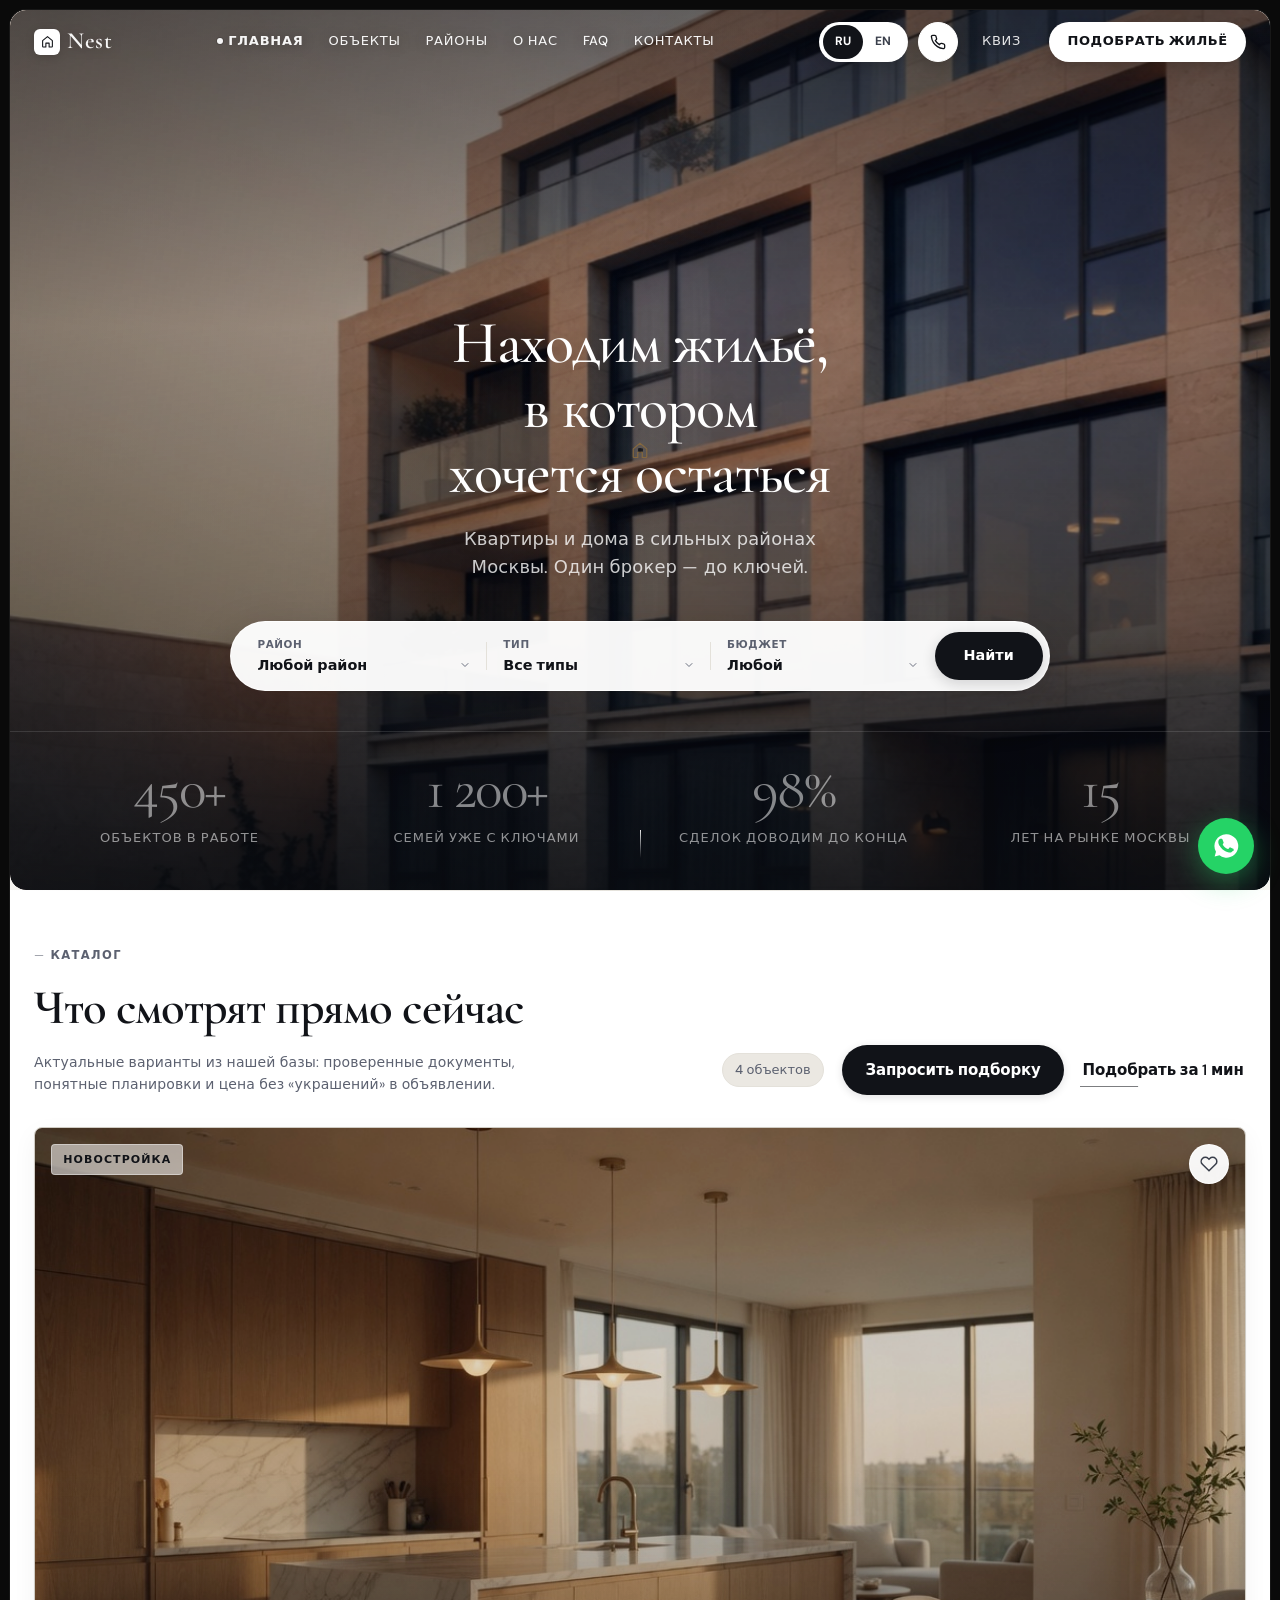
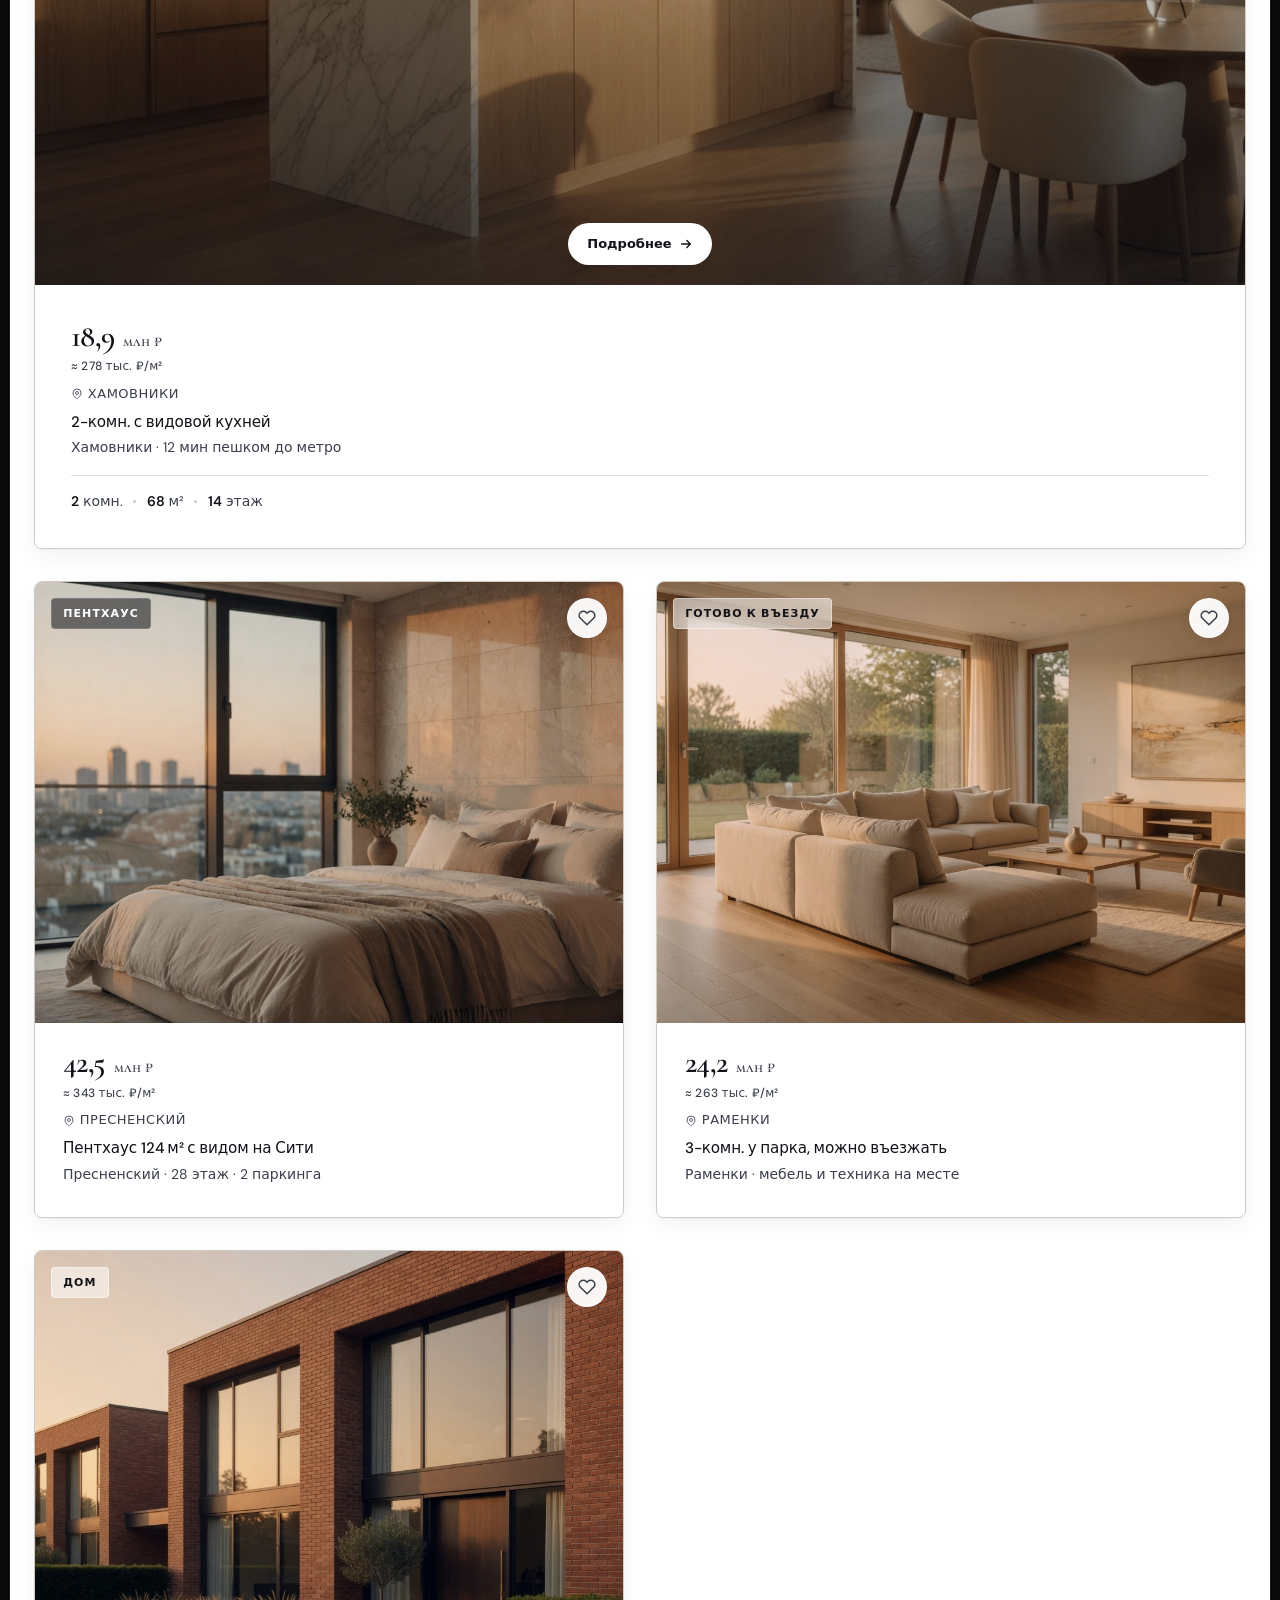
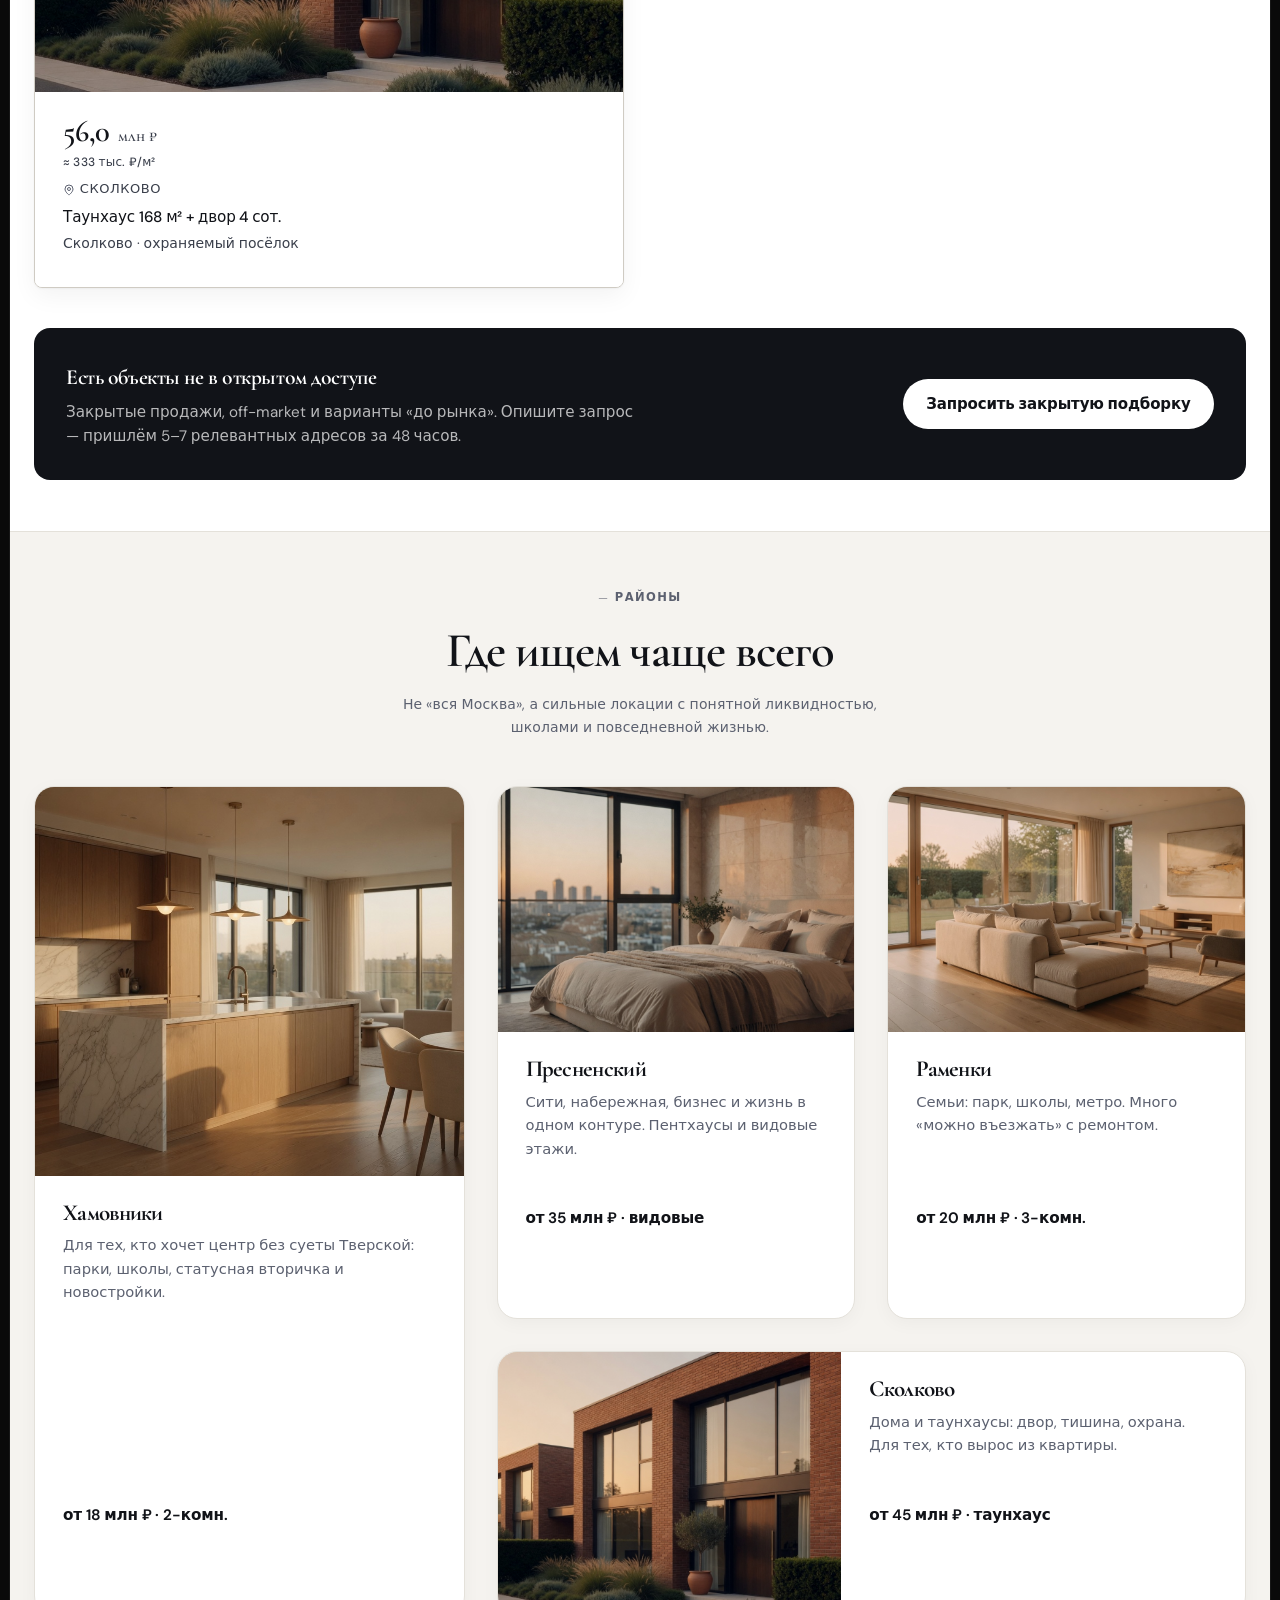
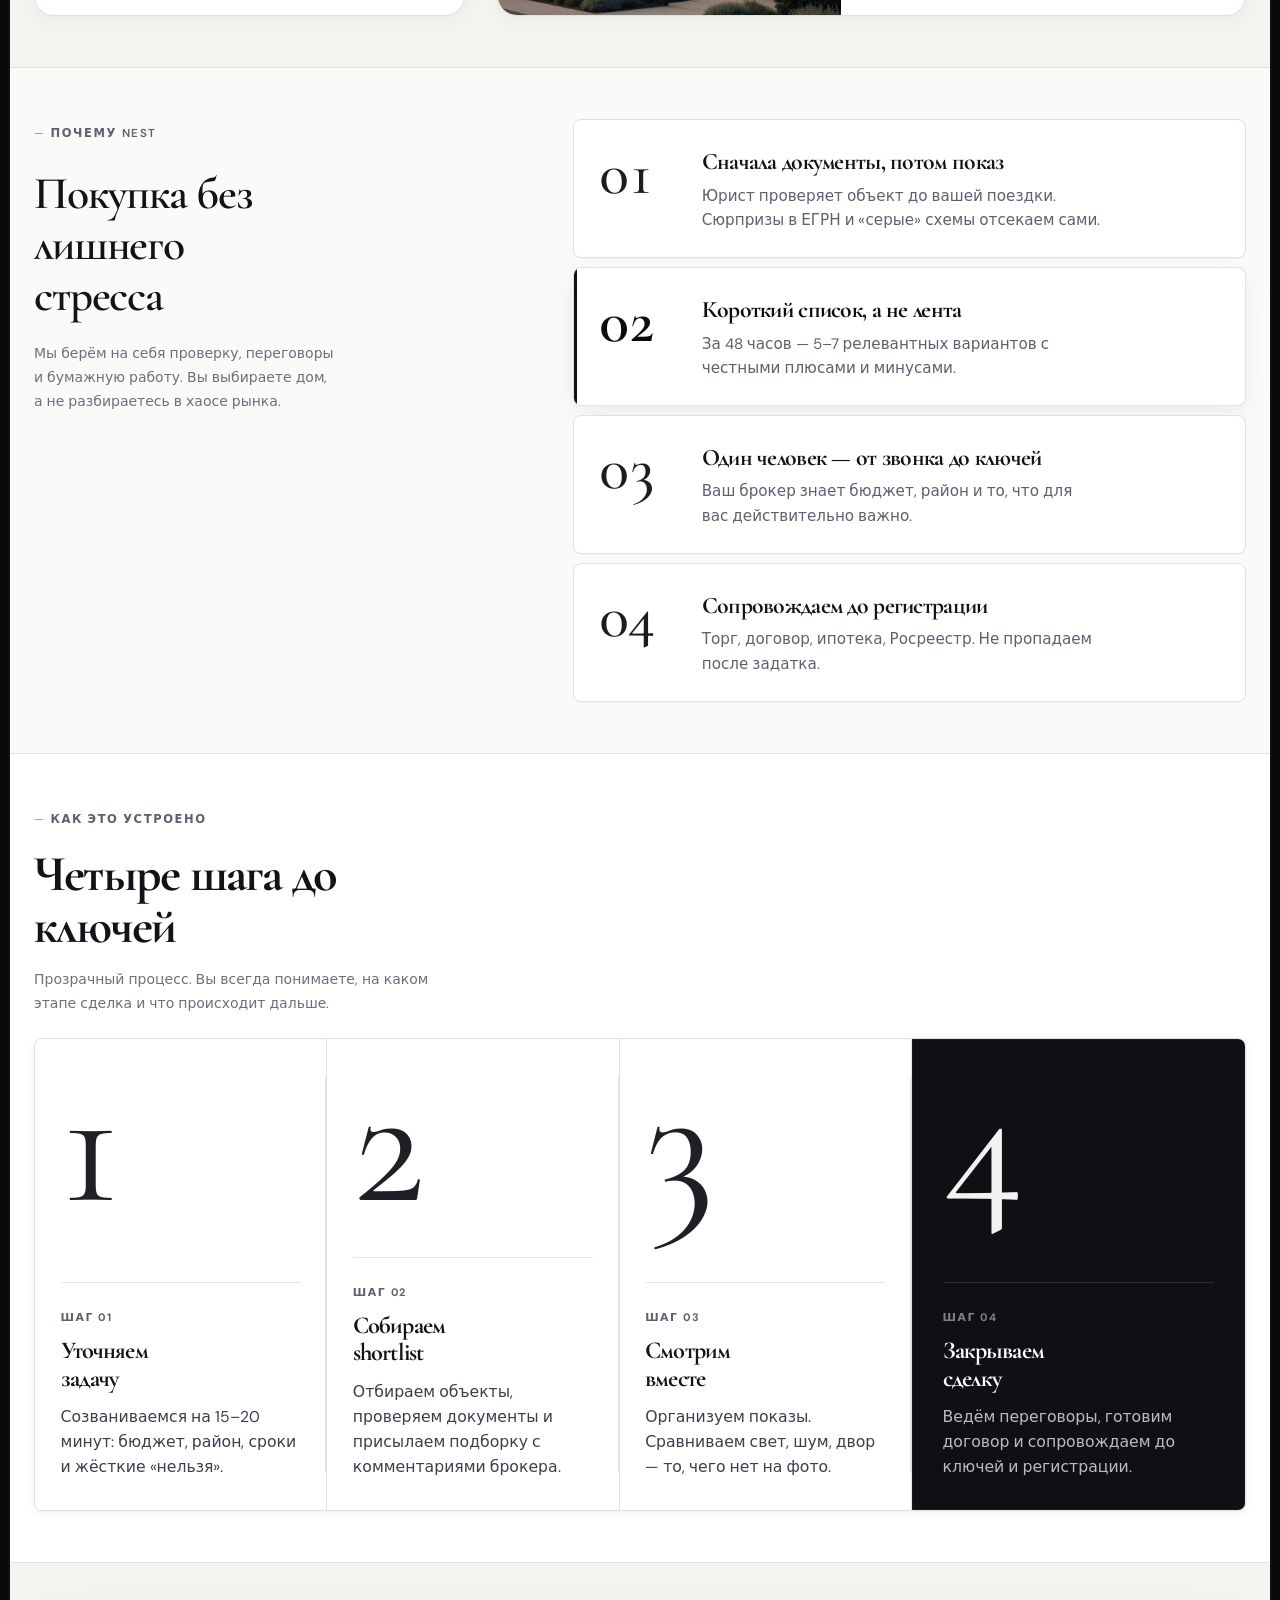
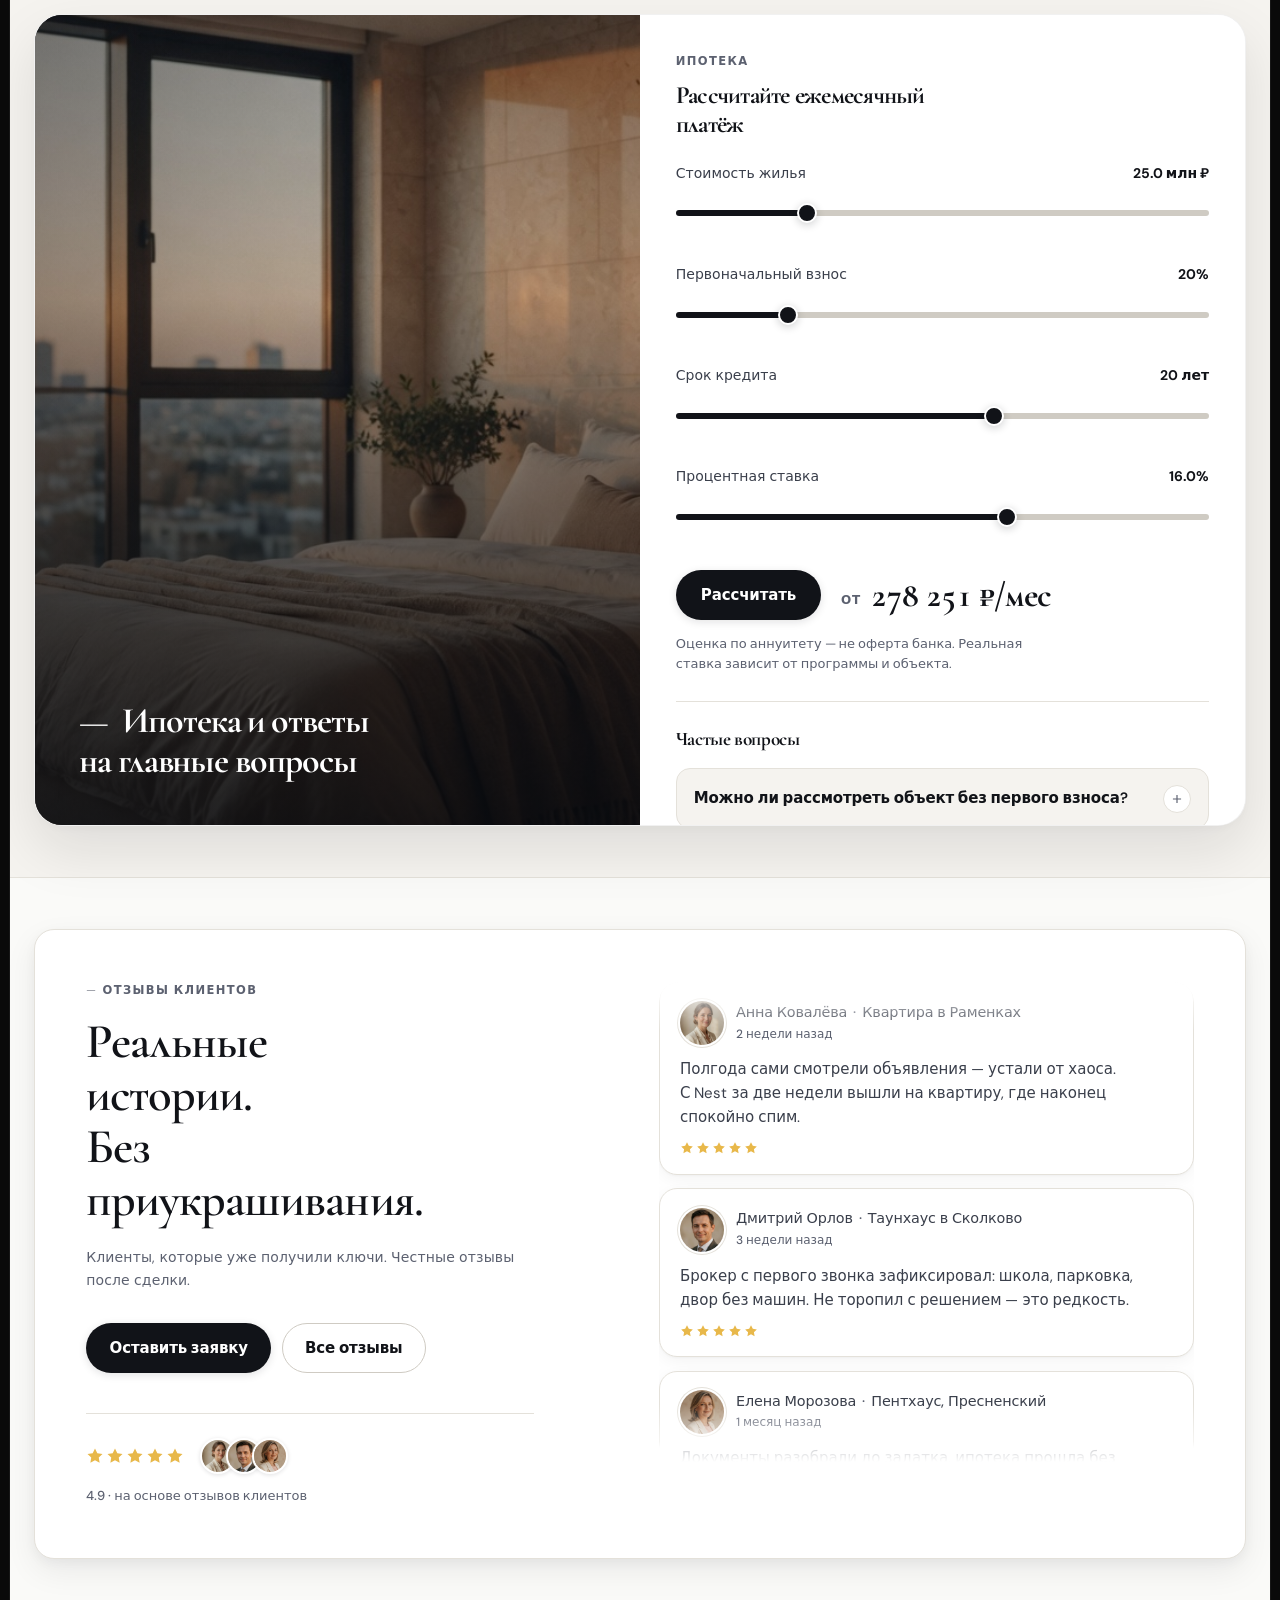
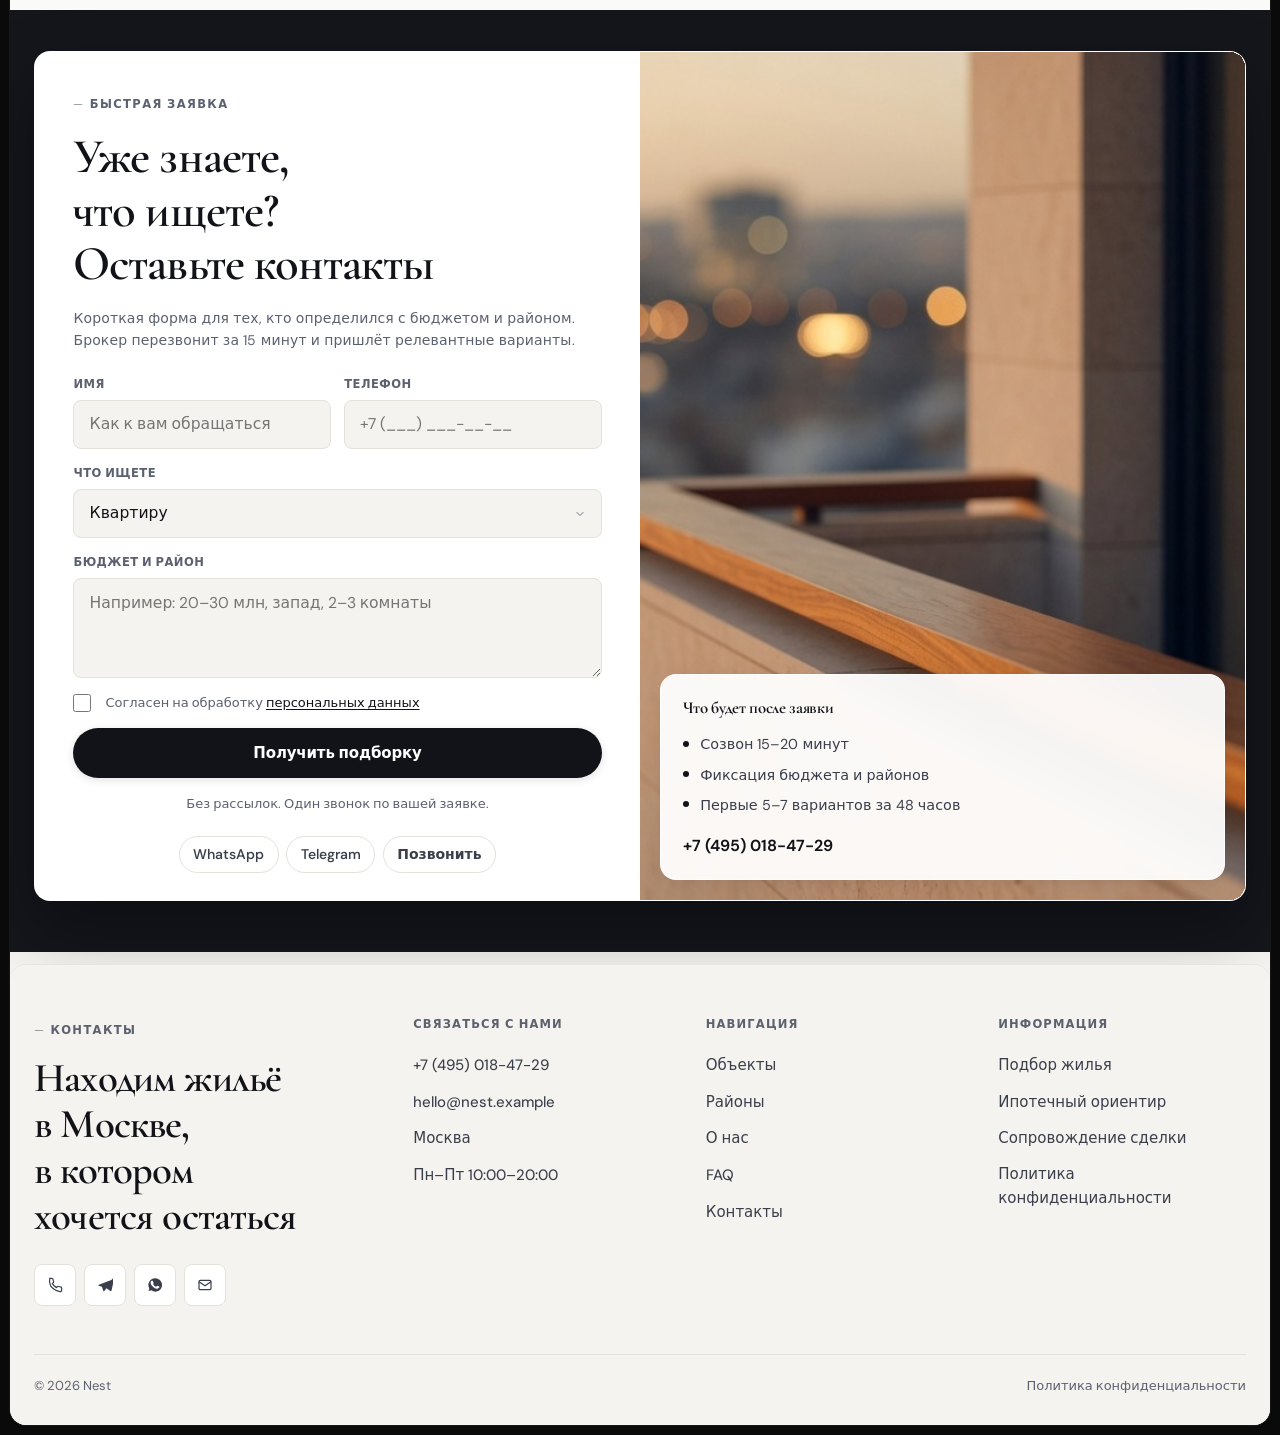
==== commit b06de048: "Polish Nest landing: quiz, catalog, i18n, and layout fixes. Restore scroll-spy and catalog hover, fi" ====
--- a/index.html
+++ b/index.html
@@ -32,7 +32,7 @@
       href="https://fonts.googleapis.com/css2?family=Cormorant+Garamond:ital,wght@0,400;0,500;0,600;0,700;1,400&family=DM+Sans:ital,opsz,wght@0,9..40,400;0,9..40,500;0,9..40,600;0,9..40,700;1,9..40,400&display=swap"
       rel="stylesheet"
     />
-    <link rel="stylesheet" href="nest.css?v=20260720" />
+    <link rel="stylesheet" href="nest.css?v=20260722c" />
     <link
       rel="icon"
       href="data:image/svg+xml,<svg xmlns='http://www.w3.org/2000/svg' viewBox='0 0 32 32'><rect width='32' height='32' rx='8' fill='%23C9A66B'/><path d='M16 7l9 7v11H7V14l9-7z' fill='none' stroke='white' stroke-width='2' stroke-linejoin='round'/></svg>"
@@ -49,7 +49,7 @@
         <path d="M3 10.5 12 3l9 7.5V21a1 1 0 0 1-1 1h-5v-7H9v7H4a1 1 0 0 1-1-1v-10.5z" />
       </svg>
     </div>
-    <div class="cursor-label" id="cursor-label" aria-hidden="true">Смотреть</div>
+    <div class="cursor-label" id="cursor-label" aria-hidden="true" data-i18n="cursor.view">Смотреть</div>
     <div class="site-shell">
       <header class="header" id="header">
         <div class="header__inner">
@@ -67,7 +67,7 @@
             <a class="nav__link" href="#properties" data-i18n="nav.properties">Объекты</a>
             <a class="nav__link" href="#districts" data-i18n="nav.districts">Районы</a>
             <a class="nav__link" href="#why" data-i18n="nav.about">О нас</a>
-            <a class="nav__link" href="#faq" data-i18n="nav.faq">FAQ</a>
+            <a class="nav__link" href="#mortgage" data-i18n="nav.faq">FAQ</a>
             <a class="nav__link" href="#contact" data-i18n="nav.contact">Контакты</a>
             <div class="nav__mobile-cta">
               <a class="header__phone" href="tel:+74950184729">+7 (495) 018-47-29</a>
@@ -239,7 +239,7 @@
                   <div class="property-card__top">
                     <p class="property-card__loc">
                       <svg viewBox="0 0 24 24" fill="none" stroke="currentColor" stroke-width="2" aria-hidden="true"><path d="M20 10c0 6-8 12-8 12s-8-6-8-12a8 8 0 0 1 16 0Z"/><circle cx="12" cy="10" r="3"/></svg>
-                      Хамовники
+                      <span data-i18n="loc.khamovniki">Хамовники</span>
                     </p>
                     <div class="property-card__price">
                       <span class="property-card__price-num">18,9</span>
@@ -284,7 +284,7 @@
                   <div class="property-card__top">
                     <p class="property-card__loc">
                       <svg viewBox="0 0 24 24" fill="none" stroke="currentColor" stroke-width="2" aria-hidden="true"><path d="M20 10c0 6-8 12-8 12s-8-6-8-12a8 8 0 0 1 16 0Z"/><circle cx="12" cy="10" r="3"/></svg>
-                      Пресненский
+                      <span data-i18n="loc.presnensky">Пресненский</span>
                     </p>
                     <div class="property-card__price">
                       <span class="property-card__price-num">42,5</span>
@@ -329,7 +329,7 @@
                   <div class="property-card__top">
                     <p class="property-card__loc">
                       <svg viewBox="0 0 24 24" fill="none" stroke="currentColor" stroke-width="2" aria-hidden="true"><path d="M20 10c0 6-8 12-8 12s-8-6-8-12a8 8 0 0 1 16 0Z"/><circle cx="12" cy="10" r="3"/></svg>
-                      Раменки
+                      <span data-i18n="loc.ramenki">Раменки</span>
                     </p>
                     <div class="property-card__price">
                       <span class="property-card__price-num">24,2</span>
@@ -374,7 +374,7 @@
                   <div class="property-card__top">
                     <p class="property-card__loc">
                       <svg viewBox="0 0 24 24" fill="none" stroke="currentColor" stroke-width="2" aria-hidden="true"><path d="M20 10c0 6-8 12-8 12s-8-6-8-12a8 8 0 0 1 16 0Z"/><circle cx="12" cy="10" r="3"/></svg>
-                      Сколково
+                      <span data-i18n="loc.skolkovo">Сколково</span>
                     </p>
                     <div class="property-card__price">
                       <span class="property-card__price-num">56,0</span>
@@ -421,7 +421,7 @@
                   <img src="assets/images/property-1.jpg" alt="Жилой квартал Хамовников" loading="lazy" width="640" height="480" />
                 </div>
                 <div class="district-card__body">
-                  <h3 class="district-card__name">Хамовники</h3>
+                  <h3 class="district-card__name" data-i18n="districts.d1.name">Хамовники</h3>
                   <p class="district-card__for" data-i18n="districts.d1.for">Для тех, кто хочет центр без суеты Тверской: парки, школы, статусная вторичка и новостройки.</p>
                   <p class="district-card__price" data-i18n="districts.d1.price">от 18 млн ₽ · 2-комн.</p>
                   <a class="district-card__cta" href="#properties" data-filter-location="center" data-prefill-message="Интересует Хамовники" data-i18n="districts.view">Смотреть объекты →</a>
@@ -432,7 +432,7 @@
                   <img src="assets/images/property-2.jpg" alt="Пресненский район и виды на Сити" loading="lazy" width="640" height="400" />
                 </div>
                 <div class="district-card__body">
-                  <h3 class="district-card__name">Пресненский</h3>
+                  <h3 class="district-card__name" data-i18n="districts.d2.name">Пресненский</h3>
                   <p class="district-card__for" data-i18n="districts.d2.for">Сити, набережная, бизнес и жизнь в одном контуре. Пентхаусы и видовые этажи.</p>
                   <p class="district-card__price" data-i18n="districts.d2.price">от 35 млн ₽ · видовые</p>
                   <a class="district-card__cta" href="#properties" data-filter-location="center" data-prefill-message="Интересует Пресненский / Сити" data-i18n="districts.view">Смотреть объекты →</a>
@@ -443,7 +443,7 @@
                   <img src="assets/images/property-3.jpg" alt="Район Раменки рядом с парком" loading="lazy" width="640" height="400" />
                 </div>
                 <div class="district-card__body">
-                  <h3 class="district-card__name">Раменки</h3>
+                  <h3 class="district-card__name" data-i18n="districts.d3.name">Раменки</h3>
                   <p class="district-card__for" data-i18n="districts.d3.for">Семьи: парк, школы, метро. Много «можно въезжать» с ремонтом.</p>
                   <p class="district-card__price" data-i18n="districts.d3.price">от 20 млн ₽ · 3-комн.</p>
                   <a class="district-card__cta" href="#properties" data-filter-location="west" data-prefill-message="Интересуют Раменки, семья" data-i18n="districts.view">Смотреть объекты →</a>
@@ -454,7 +454,7 @@
                   <img src="assets/images/property-4.jpg" alt="Таунхаусы и дома в Сколково" loading="lazy" width="800" height="420" />
                 </div>
                 <div class="district-card__body">
-                  <h3 class="district-card__name">Сколково</h3>
+                  <h3 class="district-card__name" data-i18n="districts.d4.name">Сколково</h3>
                   <p class="district-card__for" data-i18n="districts.d4.for">Дома и таунхаусы: двор, тишина, охрана. Для тех, кто вырос из квартиры.</p>
                   <p class="district-card__price" data-i18n="districts.d4.price">от 45 млн ₽ · таунхаус</p>
                   <a class="district-card__cta" href="#properties" data-filter-location="west" data-prefill-message="Интересует Сколково, дом/таунхаус" data-i18n="districts.view">Смотреть объекты →</a>
@@ -748,10 +748,10 @@
                     <div class="reviews-marquee__group">
                       <article class="review-card review-card--feed">
                         <div class="review-card__head">
-                          <img class="review-card__avatar" src="assets/images/avatar-2.jpg" alt="Анна Ковалёва" width="48" height="48" loading="lazy" />
+                          <img class="review-card__avatar" src="assets/images/avatar-2.jpg" alt="Анна Ковалёва" width="48" height="48" loading="lazy" data-i18n-alt="reviews.n1" />
                           <div class="review-card__who">
                             <div class="review-card__name">
-                              Анна Ковалёва
+                              <span data-i18n="reviews.n1">Анна Ковалёва</span>
                               <span class="review-card__sep">·</span>
                               <span data-i18n="reviews.r1">Квартира в Раменках</span>
                             </div>
@@ -773,10 +773,10 @@
 
                       <article class="review-card review-card--feed">
                         <div class="review-card__head">
-                          <img class="review-card__avatar" src="assets/images/avatar-1.jpg" alt="Дмитрий Орлов" width="48" height="48" loading="lazy" />
+                          <img class="review-card__avatar" src="assets/images/avatar-1.jpg" alt="Дмитрий Орлов" width="48" height="48" loading="lazy" data-i18n-alt="reviews.n2" />
                           <div class="review-card__who">
                             <div class="review-card__name">
-                              Дмитрий Орлов
+                              <span data-i18n="reviews.n2">Дмитрий Орлов</span>
                               <span class="review-card__sep">·</span>
                               <span data-i18n="reviews.r2">Таунхаус в Сколково</span>
                             </div>
@@ -798,10 +798,10 @@
 
                       <article class="review-card review-card--feed">
                         <div class="review-card__head">
-                          <img class="review-card__avatar" src="assets/images/avatar-3.jpg" alt="Елена Морозова" width="48" height="48" loading="lazy" />
+                          <img class="review-card__avatar" src="assets/images/avatar-3.jpg" alt="Елена Морозова" width="48" height="48" loading="lazy" data-i18n-alt="reviews.n3" />
                           <div class="review-card__who">
                             <div class="review-card__name">
-                              Елена Морозова
+                              <span data-i18n="reviews.n3">Елена Морозова</span>
                               <span class="review-card__sep">·</span>
                               <span data-i18n="reviews.r3">Пентхаус, Пресненский</span>
                             </div>
@@ -893,10 +893,6 @@
                     <a href="https://wa.me/74950184729" target="_blank" rel="noopener noreferrer">WhatsApp</a>
                     <a href="https://t.me/nest_moscow" target="_blank" rel="noopener noreferrer">Telegram</a>
                     <a href="tel:+74950184729" data-i18n="contact.call">Позвонить</a>
-                  </div>
-                  <div class="cta-lead__quiz-prompt">
-                    <p data-i18n="contact.quizPrompt">Не уверены в бюджете или районе?</p>
-                    <button type="button" class="btn btn--ghost" data-open-quiz data-i18n="contact.quizCta">Пройти квиз за 1 минуту</button>
                   </div>
                 </form>
               </div>
@@ -1020,7 +1016,7 @@
             <button type="button" class="quiz__option" data-value="house" data-i18n="quiz.o1c">Дом / таунхаус</button>
             <button type="button" class="quiz__option" data-value="invest" data-i18n="quiz.o1d">Под инвестиции</button>
           </div>
-          <div class="quiz__nav">
+          <div class="quiz__nav quiz__nav--solo">
             <button type="button" class="btn btn--primary" data-quiz-next data-i18n="quiz.next">Далее</button>
           </div>
         </div>
@@ -1099,14 +1095,14 @@
             </div>
             <div class="quiz__nav">
               <button type="button" class="btn btn--ghost-dark" data-quiz-back data-i18n="quiz.back">Назад</button>
-              <button type="submit" class="btn btn--primary" data-i18n="quiz.submit">Получить подборку</button>
+              <button type="submit" class="btn btn--primary" data-i18n="quiz.submit" id="quiz-submit">Получить подборку</button>
             </div>
           </form>
         </div>
       </div>
     </div>
 
-    <script src="i18n.js?v=20260720"></script>
-    <script src="main.js?v=20260720"></script>
+    <script src="i18n.js?v=20260722"></script>
+    <script src="main.js?v=20260722"></script>
   </body>
 </html>
--- a/nest.css
+++ b/nest.css
@@ -74,9 +74,9 @@
   --ease: cubic-bezier(0.22, 1, 0.36, 1);
   --ease-out: cubic-bezier(0.16, 1, 0.3, 1);
   --ease-soft: cubic-bezier(0.33, 1, 0.68, 1);
-  /* Vertical rhythm: 96–120px section padding (8px scale) */
-  --section-pad: clamp(6rem, 9vw, 7.5rem); /* 96–120px */
-  --section-pad-sm: clamp(4rem, 6vw, 5.5rem);
+  /* Vertical rhythm: compact section gaps */
+  --section-pad: clamp(2.5rem, 4vw, 3.5rem); /* ~40–56px */
+  --section-pad-sm: clamp(2rem, 3.2vw, 2.75rem);
   --motion: 0.3s var(--ease-out);
   --motion-fast: 0.22s var(--ease-out);
   --motion-hover: 0.25s ease-out;
@@ -178,7 +178,7 @@
 }
 
 .section-head {
-  margin-bottom: clamp(2rem, 4vw, 3.25rem);
+  margin-bottom: clamp(1rem, 2vw, 1.5rem);
   max-width: 36rem;
 }
 
@@ -844,8 +844,18 @@
   width: 6px;
   height: 6px;
   border-radius: 50%;
+  background: currentColor;
+  flex-shrink: 0;
+  opacity: 0.95;
+}
+
+.header:not(.is-solid) .nav__dot {
+  background: #fff;
+  box-shadow: 0 0 0 1px rgba(0, 0, 0, 0.15);
+}
+
+.header.is-solid .nav__dot {
   background: var(--ink);
-  flex-shrink: 0;
 }
 
 .header__actions {
@@ -1416,14 +1426,16 @@
   padding: clamp(1.5rem, 3vw, 2.5rem);
 }
 
-/* Magazine property card — desktop: clean, no heavy frame */
+/* Magazine property card — bordered so body text doesn’t float */
 .property-card {
   background: var(--bg-elevated);
   border-radius: var(--r-md);
   overflow: hidden;
-  border: none;
-  box-shadow: none;
-  transition: transform 0.35s var(--ease-out), box-shadow 0.35s var(--ease-out);
+  border: 1px solid var(--line-strong);
+  box-shadow:
+    0 1px 2px rgba(17, 19, 24, 0.04),
+    0 8px 24px rgba(17, 19, 24, 0.05);
+  transition: transform 0.35s var(--ease-out), box-shadow 0.35s var(--ease-out), border-color 0.35s var(--ease-out);
   display: flex;
   flex-direction: column;
   position: relative;
@@ -1432,30 +1444,42 @@
   cursor: pointer;
 }
 
+/* Hover must beat .reveal.is-visible { transform: none } */
 @media (hover: hover) and (pointer: fine) {
-  .property-card:hover {
+  .property-card:hover,
+  .property-card.reveal.is-visible:hover,
+  .property-card.is-active,
+  .property-card.reveal.is-visible.is-active {
     transform: translateY(-5px);
+    border-color: rgba(17, 19, 24, 0.16);
     box-shadow: 0 22px 44px rgba(17, 19, 24, 0.11);
   }
 
-  .property-card:hover .property-card__media img {
+  .property-card:hover .property-card__media img,
+  .property-card.reveal.is-visible:hover .property-card__media img,
+  .property-card.is-active .property-card__media img,
+  .property-card.reveal.is-visible.is-active .property-card__media img {
     transform: scale(1.04);
   }
 
-  .property-card:hover .property-card__media::after {
+  .property-card:hover .property-card__media::after,
+  .property-card.is-active .property-card__media::after {
     opacity: 1;
   }
 
-  .property-card:hover .property-card__overlay {
+  .property-card:hover .property-card__overlay,
+  .property-card.is-active .property-card__overlay {
     opacity: 1;
   }
 
-  .property-card:hover .property-card__cta {
+  .property-card:hover .property-card__cta,
+  .property-card.is-active .property-card__cta {
     transform: translateY(0);
     opacity: 1;
   }
 
-  .property-card:hover .property-card__meta {
+  .property-card:hover .property-card__meta,
+  .property-card.is-active .property-card__meta {
     opacity: 1;
     max-height: 5rem;
     margin-top: 0.75rem;
@@ -1464,8 +1488,32 @@
     transform: none;
   }
 
-  .property-card:hover .property-card__cta svg {
+  .property-card:hover .property-card__cta svg,
+  .property-card.is-active .property-card__cta svg {
     transform: translateX(3px);
+  }
+
+  /* Featured card always looks “selected” */
+  .property-card--featured .property-card__overlay {
+    opacity: 1;
+  }
+
+  .property-card--featured .property-card__cta {
+    transform: translateY(0);
+    opacity: 1;
+  }
+
+  .property-card--featured .property-card__meta {
+    opacity: 1;
+    max-height: 5rem;
+    margin-top: 0.75rem;
+    padding-top: 0.85rem;
+    border-top-color: var(--line);
+    transform: none;
+  }
+
+  .property-card--featured .property-card__media::after {
+    opacity: 0.55;
   }
 }
 
@@ -1971,7 +2019,7 @@
 
 .process-head {
   max-width: 38rem;
-  margin-bottom: clamp(1.5rem, 3vw, 2.35rem);
+  margin-bottom: clamp(0.9rem, 1.8vw, 1.4rem);
 }
 
 .process-head__label {
@@ -2517,7 +2565,7 @@
 }
 
 .cta-lead__form-wrap {
-  padding: clamp(1.75rem, 3.5vw, 3rem);
+  padding: clamp(1.5rem, 3vw, 2.5rem) clamp(1.5rem, 3vw, 2.75rem) clamp(1.15rem, 2.2vw, 1.65rem);
   background: #fff;
 }
 
@@ -2538,7 +2586,7 @@
 .cta-lead__form {
   display: flex;
   flex-direction: column;
-  gap: 0.85rem;
+  gap: 0.75rem;
 }
 
 .cta-lead__row {
@@ -2601,6 +2649,7 @@
   font-size: 0.8125rem;
   color: var(--muted);
   text-align: center;
+  margin: 0;
 }
 
 .cta-lead__visual {
@@ -3099,7 +3148,7 @@
   }
 
   .section {
-    padding-block: var(--space-16);
+    padding-block: var(--section-pad);
   }
 
   .hero {
@@ -3282,15 +3331,15 @@
 }
 
 .prop-page {
-  padding-top: calc(var(--header-h) + 1.75rem);
-  padding-bottom: var(--space-16);
+  padding-top: calc(var(--header-h) + 1.15rem);
+  padding-bottom: clamp(2rem, 4vw, 3rem);
   border-radius: 0 0 20px 20px;
 }
 
 .prop-detail {
   display: grid;
   grid-template-columns: minmax(0, 1.15fr) minmax(0, 0.95fr);
-  gap: clamp(1.25rem, 2.5vw, 2.5rem);
+  gap: clamp(1rem, 2vw, 1.75rem);
   align-items: start;
 }
 
@@ -3484,12 +3533,17 @@
   font-size: 0.75rem;
   color: var(--muted);
   margin-bottom: 0.2rem;
+  display: block;
+  visibility: visible;
+  opacity: 1;
 }
 
 .prop-spec__value {
   font-weight: 650;
   font-size: 0.975rem;
   letter-spacing: -0.01em;
+  display: block;
+  color: var(--ink);
 }
 
 .prop-info__text {
@@ -3510,9 +3564,14 @@
 
 /* Related properties strip */
 .prop-related {
-  margin-top: var(--space-16);
-  padding-top: var(--space-12);
+  margin-top: clamp(1.5rem, 3vw, 2.25rem);
+  padding-top: clamp(1.15rem, 2.5vw, 1.75rem);
   border-top: 1px solid var(--line);
+}
+
+body.page-property .prop-page {
+  padding-top: calc(var(--header-h) + 1rem);
+  padding-bottom: clamp(1.75rem, 3.5vw, 2.75rem);
 }
 
 body.page-property .footer {
@@ -3580,26 +3639,31 @@
 }
 
 .prop-related__body {
-  padding: 1.35rem 1.5rem 1.45rem;
+  padding: 1.1rem 1.25rem 1.2rem;
+  display: block;
 }
 
 .prop-related__price {
   font-family: var(--font-display);
   font-weight: 600;
-  font-size: 1.35rem;
+  font-size: 1.25rem;
   letter-spacing: -0.02em;
   margin-bottom: 0.3rem;
+  color: var(--ink);
 }
 
 .prop-related__title {
-  font-size: 0.9rem;
+  font-size: 0.92rem;
   font-weight: 550;
-  margin-bottom: 0.2rem;
+  margin-bottom: 0.25rem;
+  color: var(--ink);
+  line-height: 1.35;
 }
 
 .prop-related__loc {
   font-size: 0.8rem;
   color: var(--muted);
+  line-height: 1.4;
 }
 
 .prop-book h3 {
@@ -4365,7 +4429,8 @@
   letter-spacing: -0.03em;
   color: #fff;
   text-wrap: balance;
-  max-width: 14ch;
+  /* Two-line headline (not a narrow 4-line stack) */
+  max-width: min(100%, 22ch);
 }
 
 .answers-split__dash {
@@ -4833,9 +4898,10 @@
 .cta-lead__alt {
   display: flex;
   flex-wrap: wrap;
-  gap: 0.5rem;
+  gap: 0.45rem;
   justify-content: center;
-  margin-top: 0.5rem;
+  margin-top: 0.35rem;
+  margin-bottom: 0;
 }
 
 .cta-lead__alt a {
@@ -5113,18 +5179,48 @@
 }
 
 .quiz__nav {
-  display: flex;
+  display: grid;
+  grid-template-columns: minmax(5.5rem, 0.85fr) minmax(0, 1.35fr);
   gap: 0.65rem;
   margin-top: 1.5rem;
+  align-items: stretch;
+}
+
+/* First step: only «Далее» — full width like option cards */
+.quiz__nav:has(> .btn:only-child),
+.quiz__nav--solo {
+  grid-template-columns: 1fr;
 }
 
 .quiz__nav .btn {
-  flex: 1;
+  width: 100%;
   min-width: 0;
-  white-space: normal;
+  height: auto;
+  min-height: 48px;
+  white-space: normal !important;
   text-align: center;
-  line-height: 1.25;
-  padding-inline: 0.75rem;
+  line-height: 1.3;
+  padding: 0.7rem 0.85rem;
+  overflow: visible;
+  box-sizing: border-box;
+}
+
+/* Keep hover fill animation without clipping multi-line label */
+.quiz__nav .btn--primary {
+  overflow: hidden;
+  padding-inline: 0.9rem;
+  font-size: 0.9rem;
+  letter-spacing: -0.015em;
+}
+
+.quiz__nav:has(> .btn:only-child) .btn,
+.quiz__nav--solo .btn {
+  width: 100%;
+  min-height: 52px;
+  border-radius: var(--r-full);
+  font-size: 0.95rem;
+  font-weight: 600;
+  padding: 0.95rem 1.1rem;
 }
 
 .btn--ghost-dark {
@@ -5551,7 +5647,8 @@
     top: 0;
     left: 0;
     pointer-events: none;
-    z-index: 200;
+    /* Above quiz (200), lightbox (250), toast */
+    z-index: 10050;
     border-radius: 50%;
     transform: translate(-50%, -50%);
     will-change: transform, width, height, opacity;
@@ -5623,7 +5720,7 @@
     top: 0;
     left: 0;
     pointer-events: none;
-    z-index: 201;
+    z-index: 10051;
     transform: translate(-50%, -50%);
     font-size: 0.6rem;
     font-weight: 600;
@@ -5967,7 +6064,6 @@
 }
 
 .property-card__media img,
-.prop-related__card img,
 .prop-gallery__main img {
   width: 100%;
   height: 100%;
@@ -5975,6 +6071,31 @@
   object-position: center;
 }
 
+/* Related cards: keep text body always visible (don't stretch photo over it) */
+.prop-related__card {
+  display: flex;
+  flex-direction: column;
+}
+
+.prop-related__card img {
+  width: 100%;
+  height: auto;
+  aspect-ratio: 4 / 3;
+  object-fit: cover;
+  object-position: center;
+  flex: 0 0 auto;
+  display: block;
+}
+
+.prop-related__body {
+  display: block !important;
+  visibility: visible !important;
+  opacity: 1 !important;
+  flex: 1 0 auto;
+  padding: 1.1rem 1.25rem 1.2rem;
+  background: var(--bg-elevated);
+}
+
 .property-card--featured .property-card__media {
   aspect-ratio: 16 / 10;
 }
@@ -5989,16 +6110,17 @@
   background: var(--bg-muted);
 }
 
-/* Quiz prompt next to short form */
+/* Quiz prompt next to short form (light form panel) */
 .cta-lead__quiz-prompt {
   display: flex;
   flex-wrap: wrap;
   align-items: center;
-  gap: 0.75rem 1rem;
-  margin-top: 1.25rem;
-  padding: 1rem 1.1rem;
-  background: rgba(255, 255, 255, 0.06);
-  border: 1px solid rgba(255, 255, 255, 0.12);
+  gap: 0.55rem 0.85rem;
+  margin-top: 0.55rem;
+  margin-bottom: 0;
+  padding: 0.75rem 0.9rem;
+  background: var(--bg-muted);
+  border: 1px solid var(--line);
   border-radius: var(--r-lg);
 }
 
@@ -6006,20 +6128,20 @@
   margin: 0;
   flex: 1 1 12rem;
   font-size: 0.9rem;
-  line-height: 1.5;
-  color: rgba(255, 255, 255, 0.72);
+  line-height: 1.45;
+  color: var(--ink-soft);
 }
 
 .cta-lead__quiz-prompt .btn--ghost {
-  color: #fff;
-  border-color: rgba(255, 255, 255, 0.35);
-  min-height: 44px;
+  color: var(--ink);
+  border-color: var(--line-strong);
+  min-height: 40px;
 }
 
 @media (hover: hover) and (pointer: fine) {
   .cta-lead__quiz-prompt .btn--ghost:hover {
-    background: rgba(255, 255, 255, 0.1);
-    border-color: #fff;
+    background: rgba(17, 19, 24, 0.05);
+    border-color: var(--ink);
   }
 }
 
@@ -6111,7 +6233,7 @@
   }
 
   .section {
-    padding-block: 5.5rem; /* 88px — still on 8px rhythm */
+    padding-block: var(--section-pad);
   }
 }
 
@@ -6195,8 +6317,8 @@
 
 /* Prop page vertical rhythm (8px scale) */
 .prop-page {
-  padding-top: calc(var(--header-h) + 2rem);
-  padding-bottom: 5rem;
+  padding-top: calc(var(--header-h) + 1.15rem);
+  padding-bottom: clamp(2rem, 4vw, 3rem);
 }
 
 .prop-info__badge {
@@ -6249,8 +6371,8 @@
 }
 
 .prop-related {
-  margin-top: 3.5rem;
-  padding-top: 2.5rem;
+  margin-top: clamp(1.5rem, 3vw, 2.25rem);
+  padding-top: clamp(1.15rem, 2.5vw, 1.75rem);
   border-top: 1px solid var(--line);
 }
 
@@ -6260,7 +6382,7 @@
   align-items: center;
   justify-content: space-between;
   gap: 1rem;
-  margin-bottom: 1.5rem;
+  margin-bottom: 1.15rem;
 }
 
 .prop-related__grid {
@@ -6301,7 +6423,7 @@
   }
 
   .section {
-    padding-block: clamp(4.5rem, 8vw, 6rem);
+    padding-block: var(--section-pad);
   }
 }
 
@@ -6384,7 +6506,7 @@
   }
 
   .section {
-    padding-block: 4.5rem; /* 72px — 8px rhythm */
+    padding-block: var(--section-pad);
   }
 
   .stats-bar {
@@ -6941,18 +7063,22 @@
   }
 
   .quiz__nav {
-    flex-direction: column-reverse;
+    grid-template-columns: 1fr;
     gap: 0.55rem;
   }
 
   .quiz__nav .btn {
     width: 100%;
-    flex: none;
     min-height: 48px;
-    white-space: normal;
+    white-space: normal !important;
     font-size: 0.9rem;
-    padding: 0.7rem 1rem;
-    line-height: 1.25;
+    padding: 0.75rem 1rem;
+    line-height: 1.3;
+  }
+
+  /* Primary submit first on mobile */
+  .quiz__nav .btn--primary {
+    order: -1;
   }
 }
 
@@ -6993,12 +7119,12 @@
 /* 4. Tighter section spacing on mobile only */
 @media (max-width: 960px) {
   :root {
-    --section-pad: 3rem; /* 48px */
-    --section-pad-sm: 2.25rem;
+    --section-pad: 2.25rem; /* 36px */
+    --section-pad-sm: 1.75rem;
   }
 
   .section {
-    padding-block: 3rem !important;
+    padding-block: 2.25rem !important;
   }
 
   .properties,
@@ -7007,22 +7133,22 @@
   .process,
   .answers,
   .reviews {
-    padding-block: 3rem !important;
+    padding-block: 2.25rem !important;
   }
 
   .section-head {
-    margin-bottom: 1.5rem !important;
+    margin-bottom: 1.15rem !important;
   }
 
   .properties__head {
-    margin-bottom: 1.25rem !important;
+    margin-bottom: 1rem !important;
   }
 }
 
 @media (max-width: 768px) {
   :root {
-    --section-pad: 2.5rem; /* 40px */
-    --section-pad-sm: 2rem;
+    --section-pad: 2rem; /* 32px */
+    --section-pad-sm: 1.5rem;
   }
 
   .section,
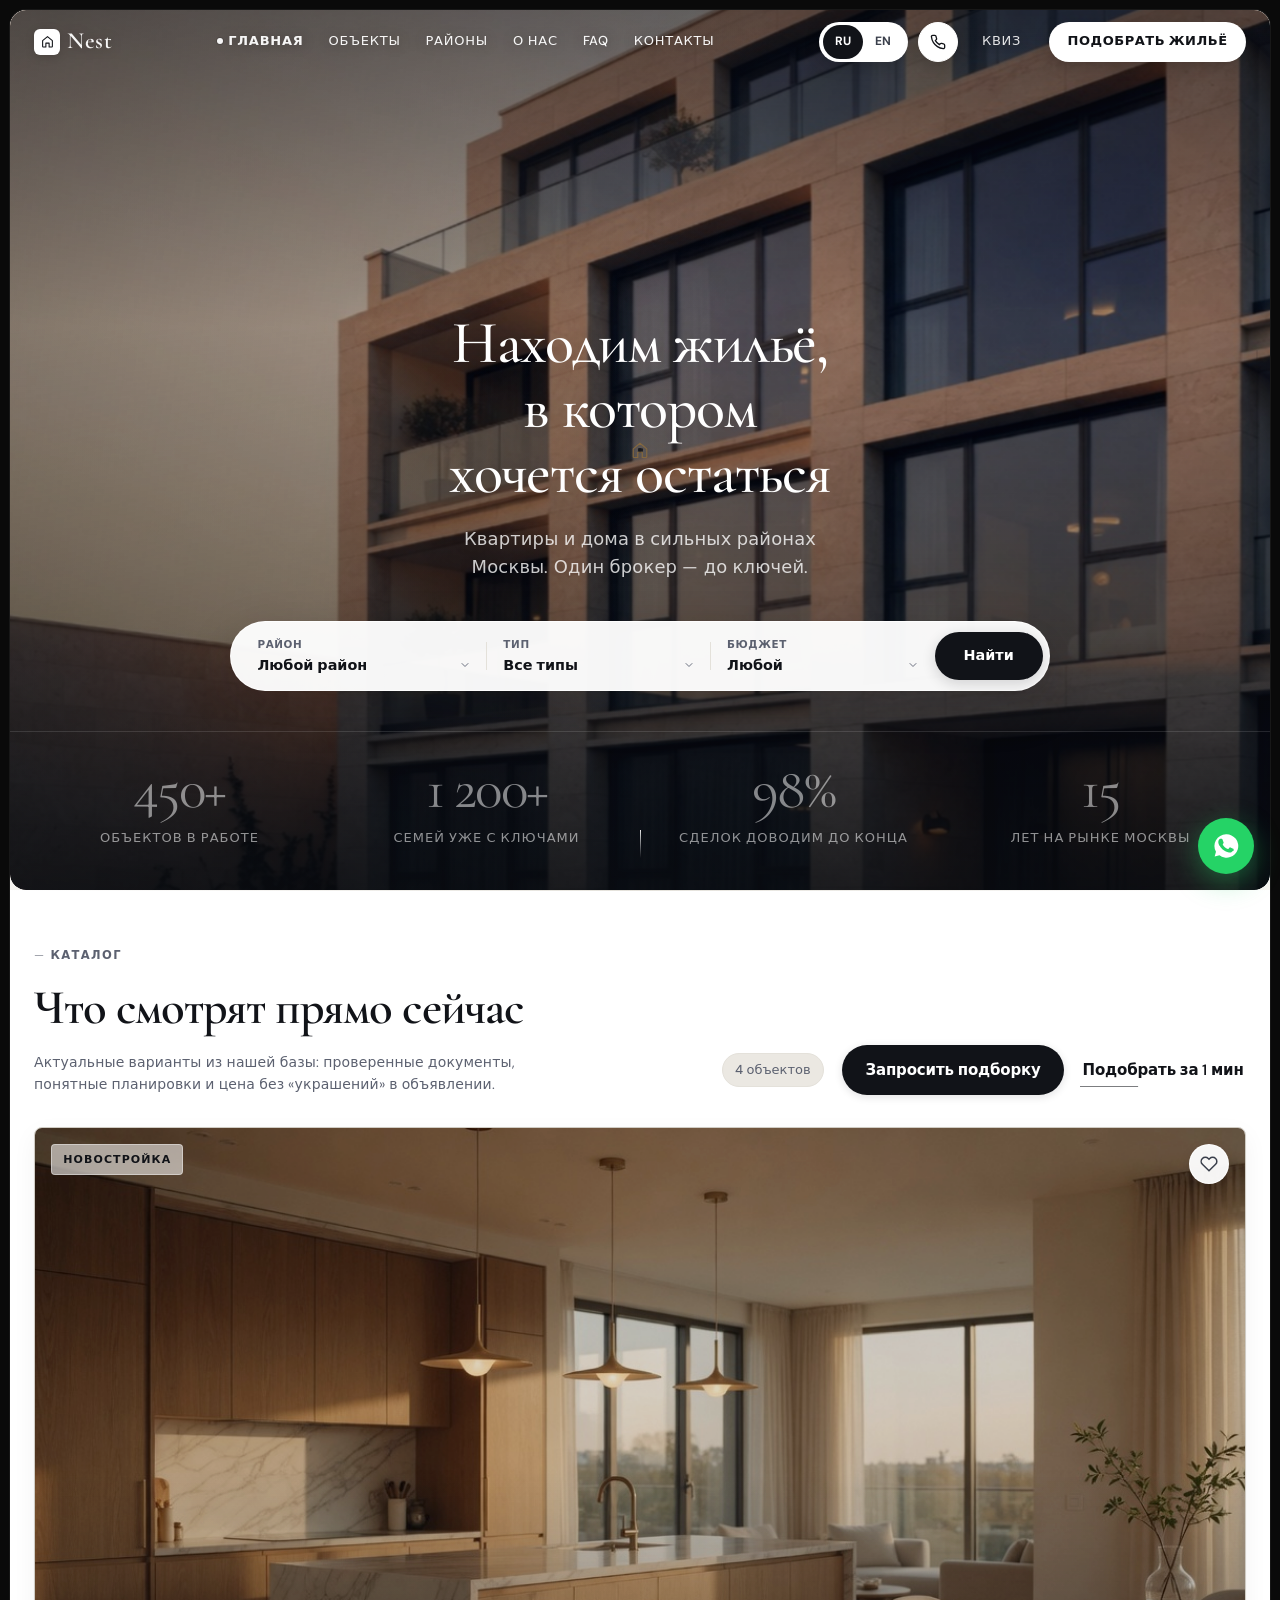
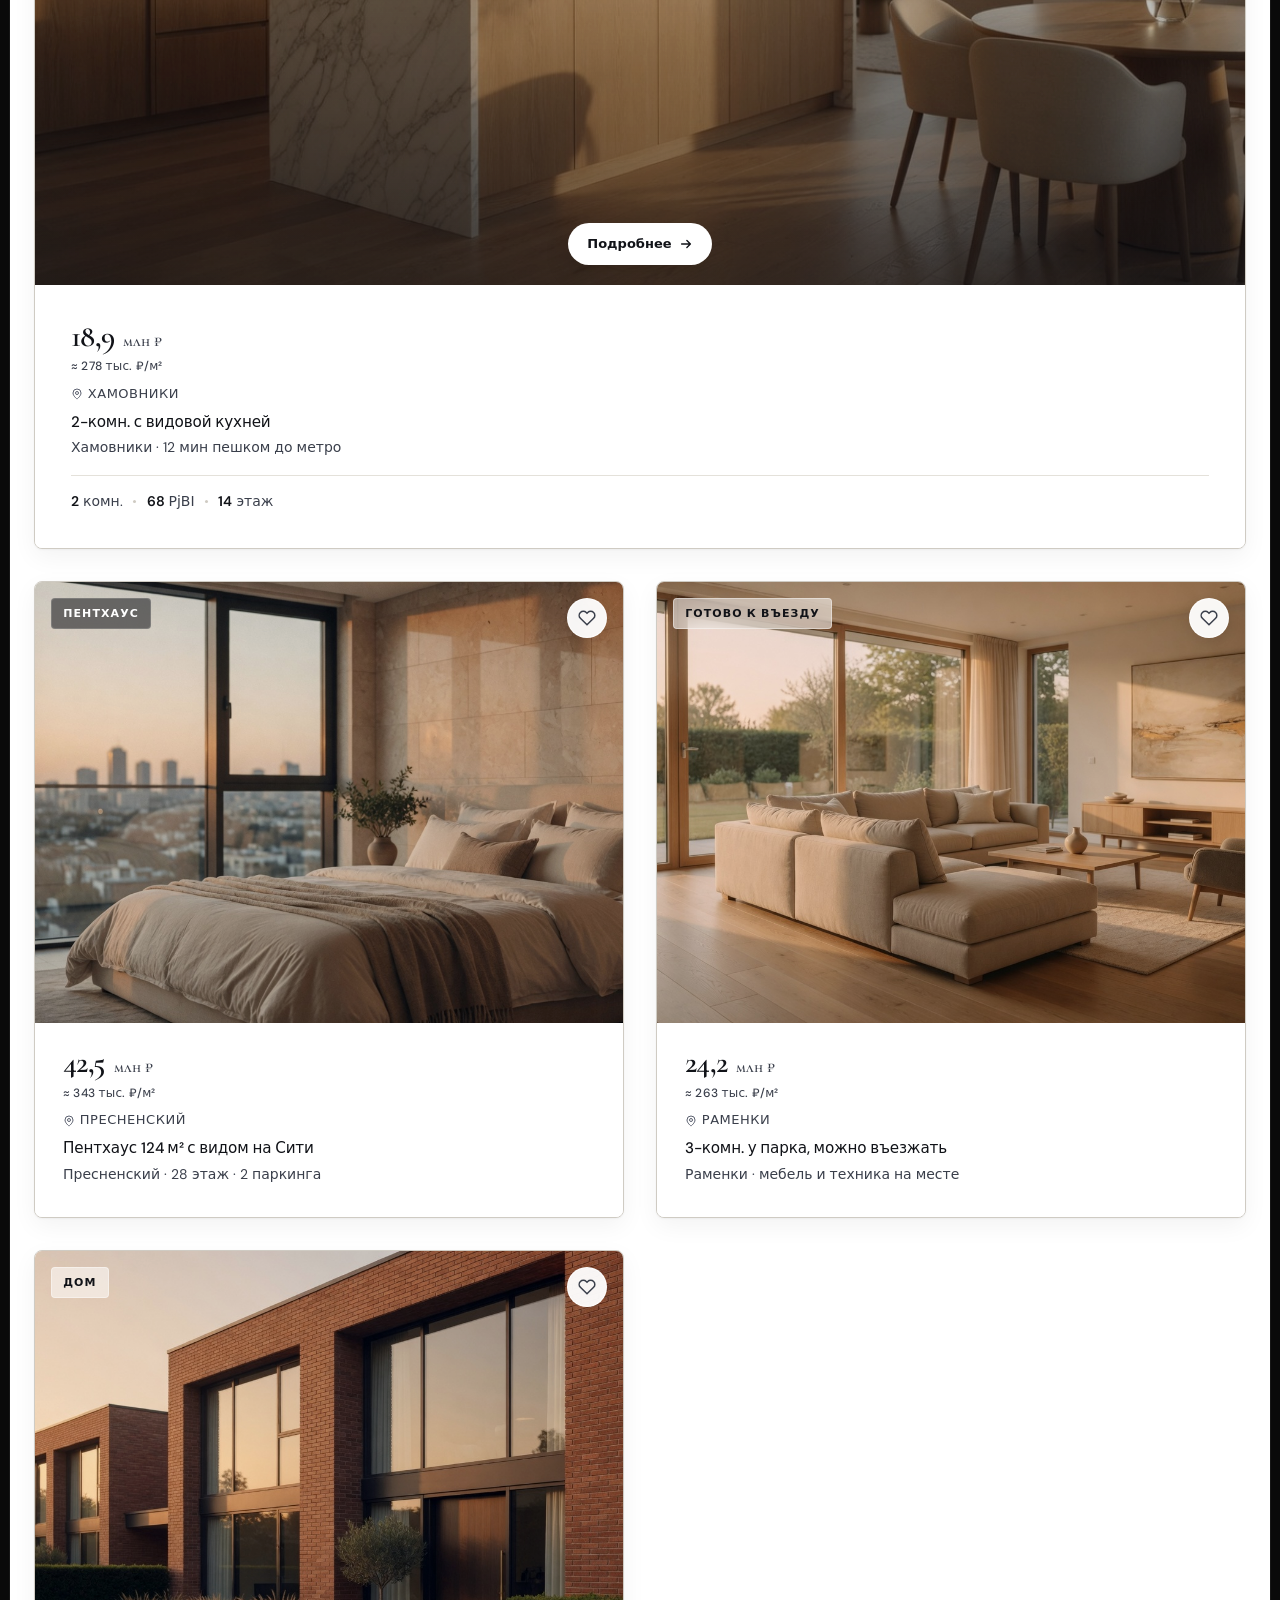
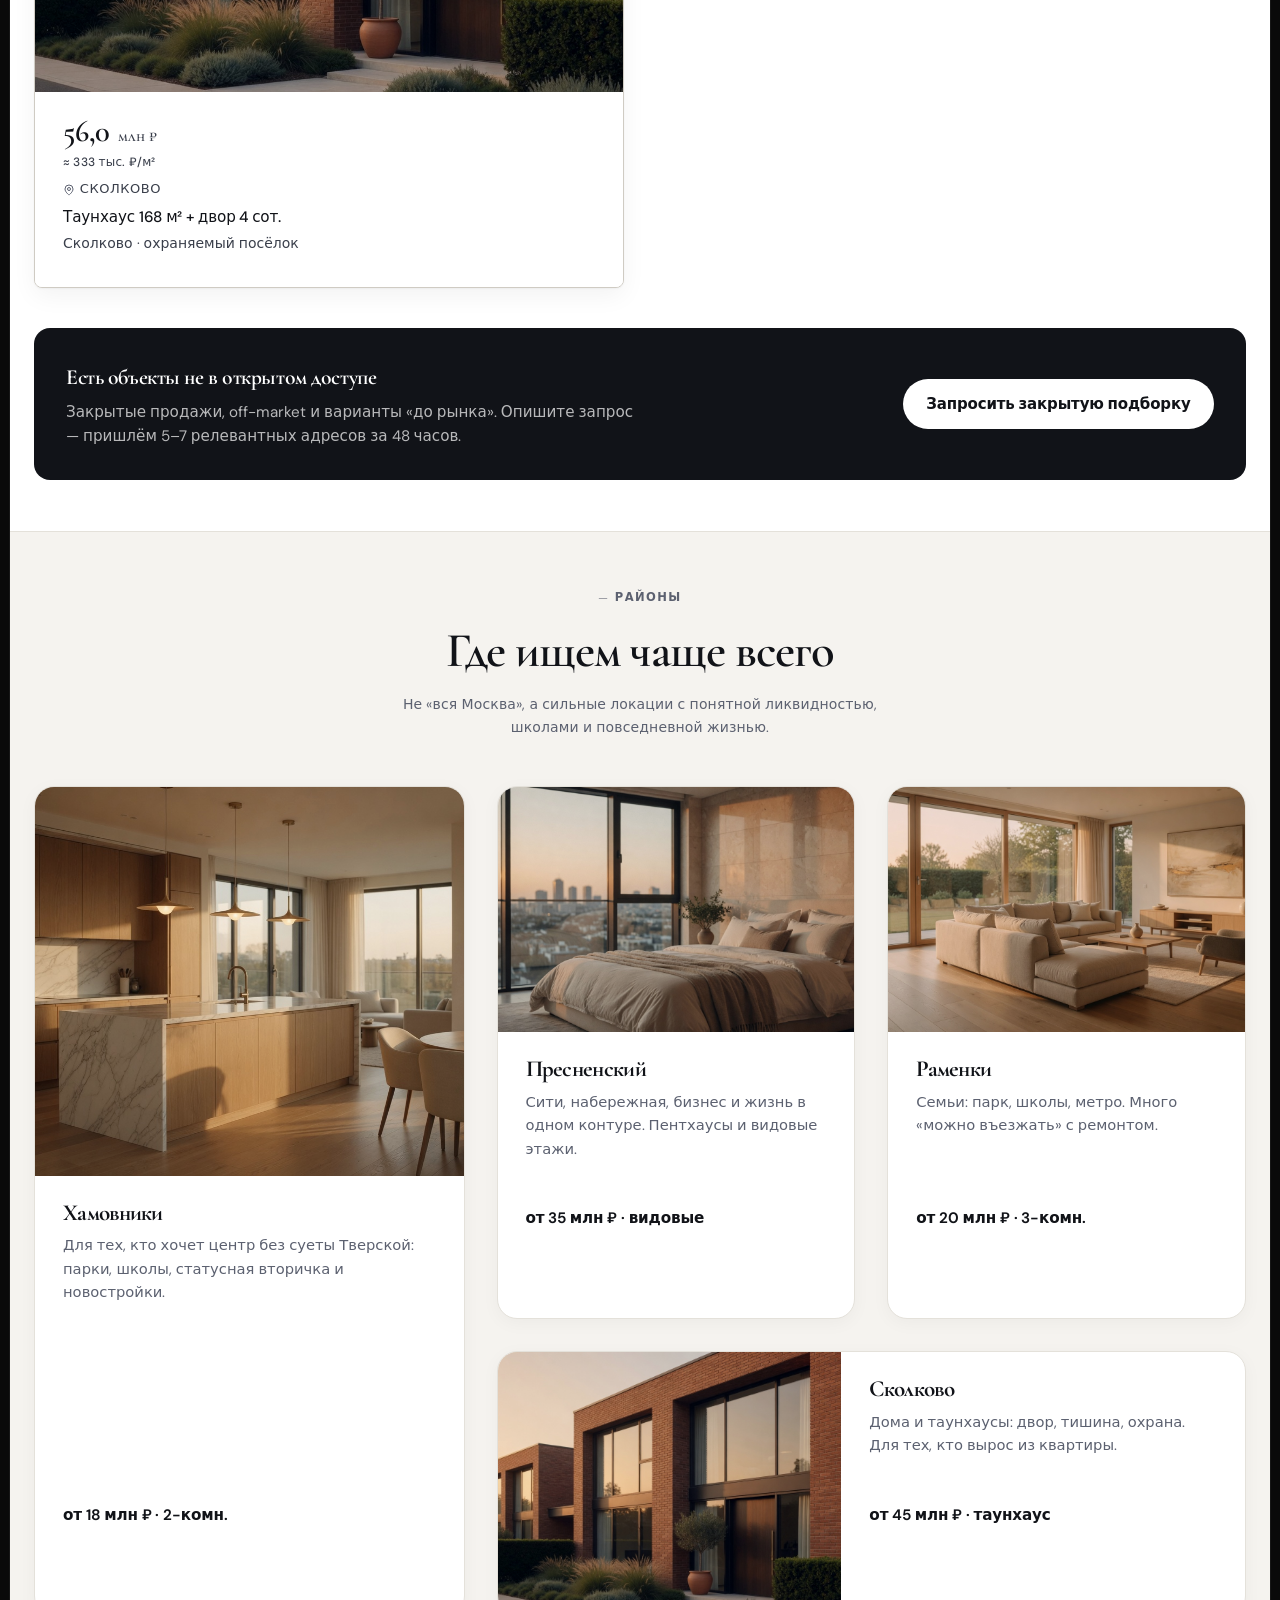
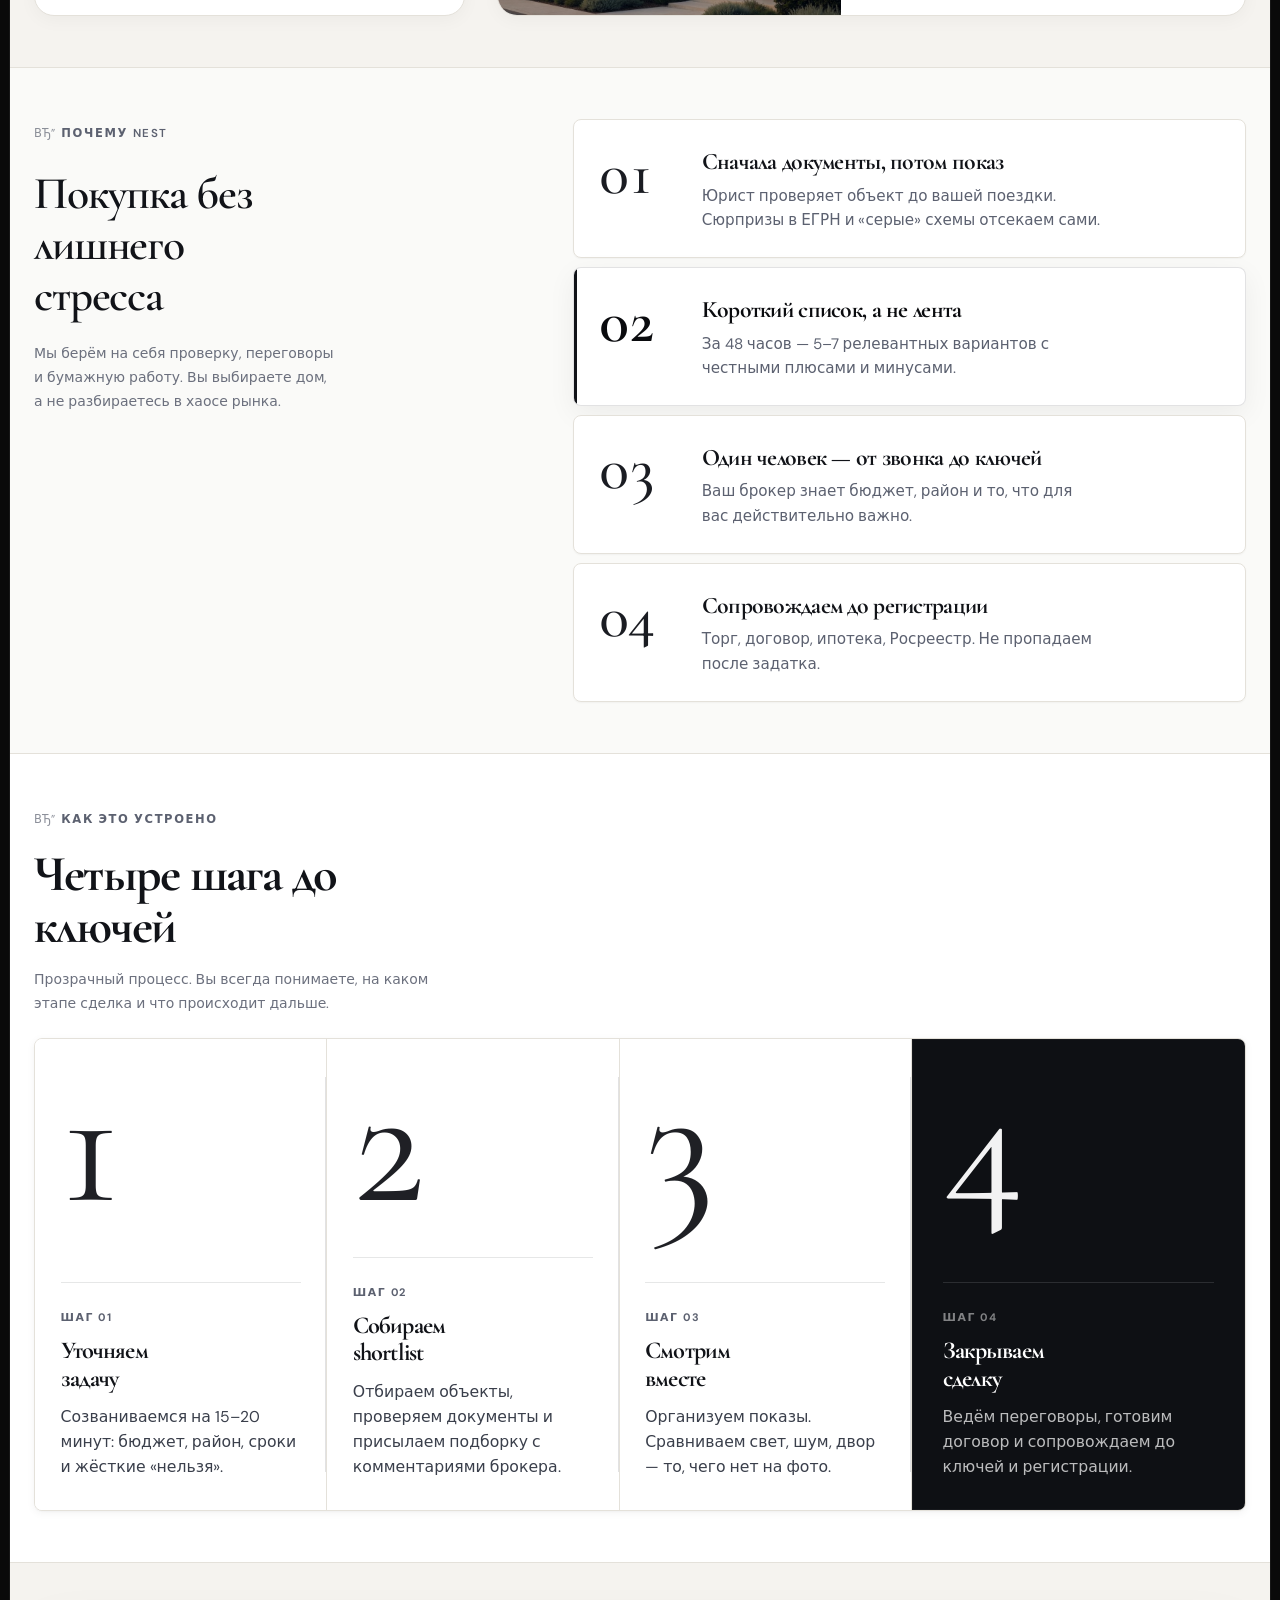
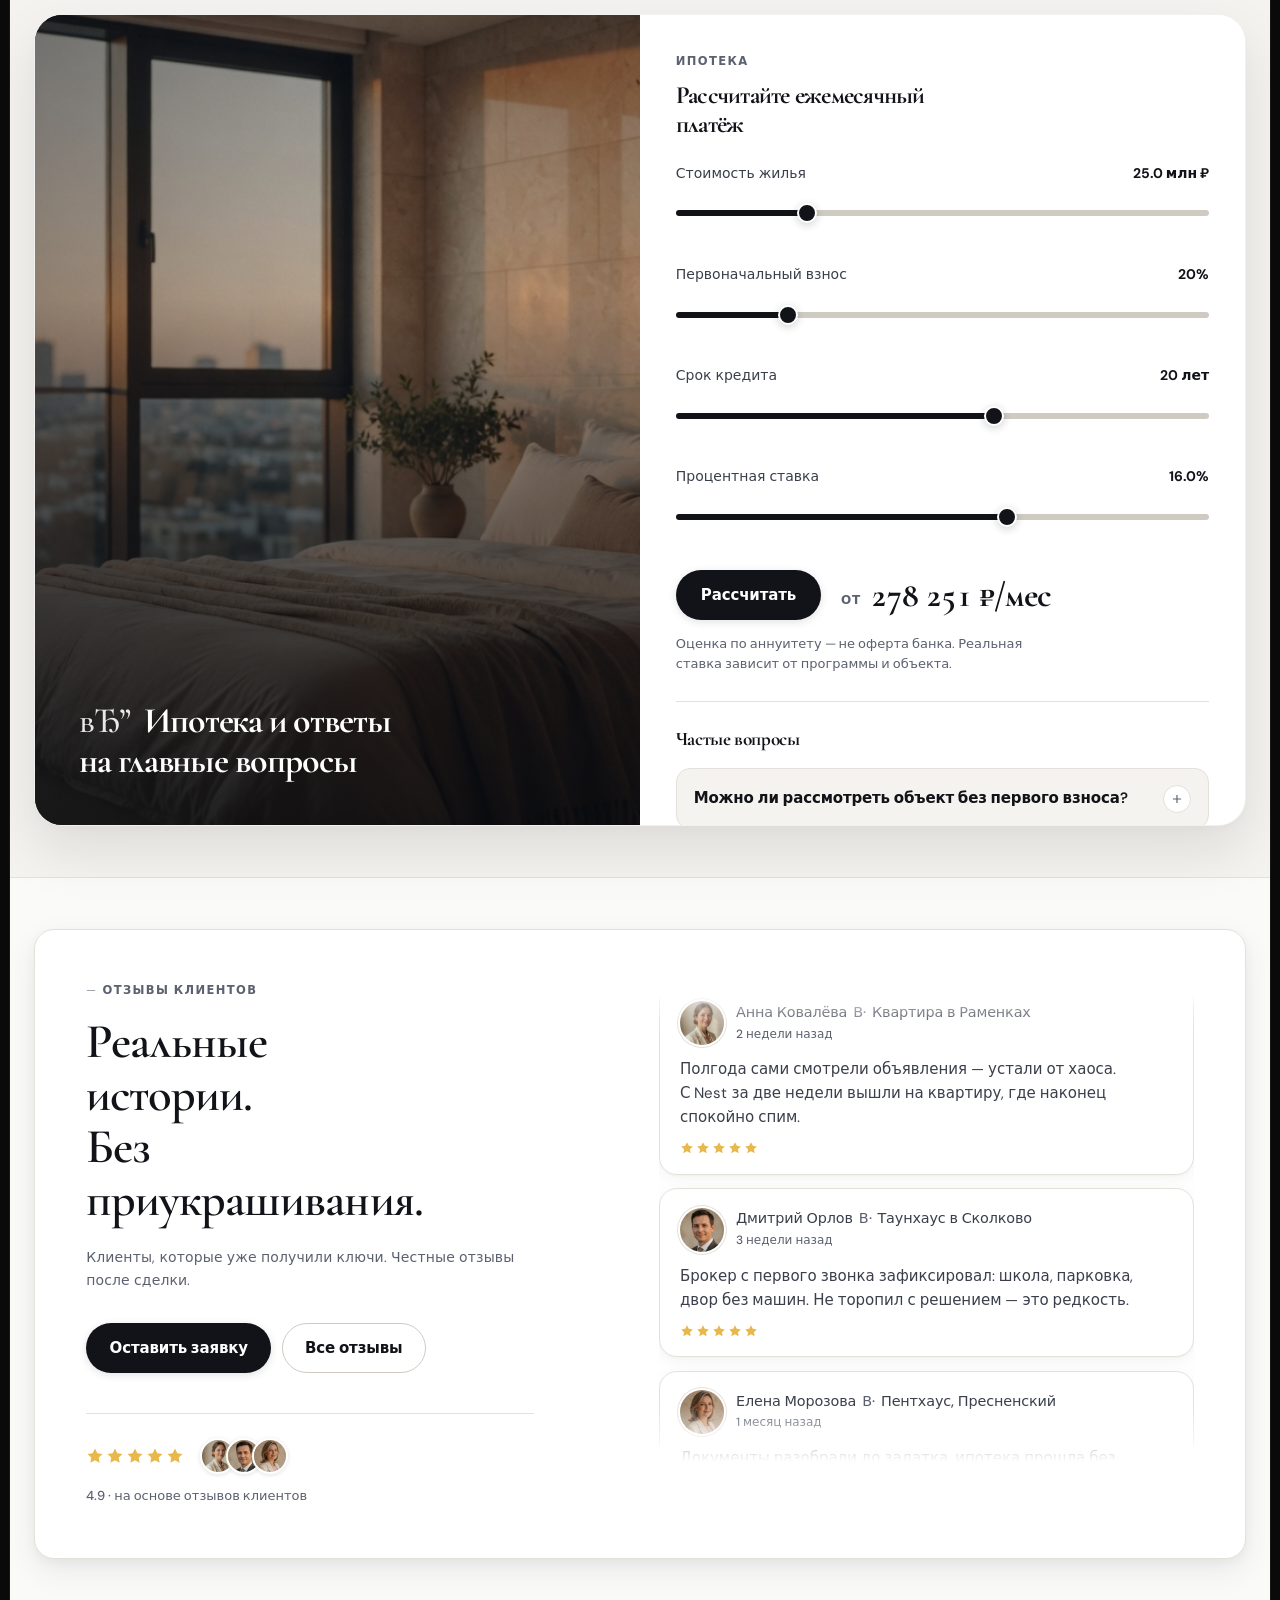
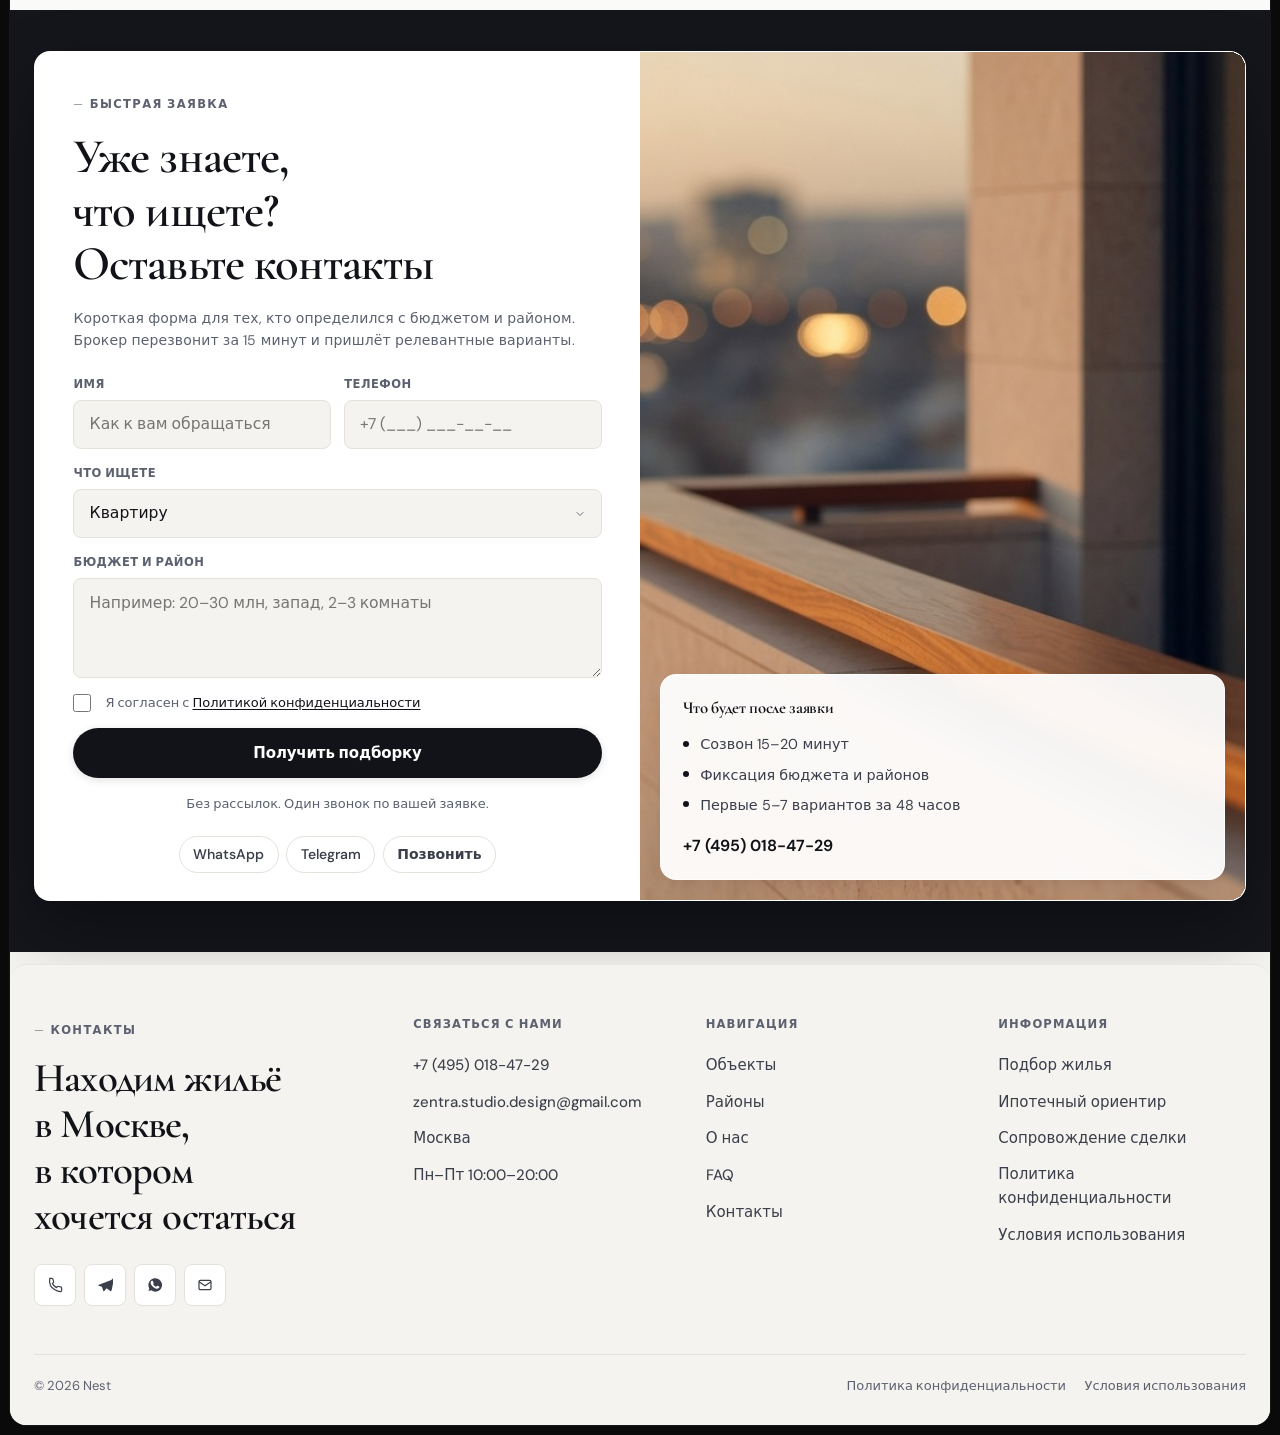
==== commit 4f49590a: "Add privacy and terms pages, replace contact email sitewide. Ship full legal copy on privacy.html an" ====
--- a/index.html
+++ b/index.html
@@ -1,29 +1,29 @@
-<!DOCTYPE html>
+﻿<!DOCTYPE html>
 <html lang="ru">
   <head>
     <meta charset="UTF-8" />
     <meta name="viewport" content="width=device-width, initial-scale=1.0" />
     <meta
       name="description"
-      content="Nest — подбираем квартиры и дома в Москве. Один брокер от первого звонка до ключей."
+      content="Nest вЂ” РїРѕРґР±РёСЂР°РµРј РєРІР°СЂС‚РёСЂС‹ Рё РґРѕРјР° РІ РњРѕСЃРєРІРµ. РћРґРёРЅ Р±СЂРѕРєРµСЂ РѕС‚ РїРµСЂРІРѕРіРѕ Р·РІРѕРЅРєР° РґРѕ РєР»СЋС‡РµР№."
     />
     <meta name="robots" content="index, follow" />
     <meta name="theme-color" content="#111318" />
-    <title>Nest — Находим жильё, в котором хочется остаться</title>
+    <title>Nest вЂ” РќР°С…РѕРґРёРј Р¶РёР»СЊС‘, РІ РєРѕС‚РѕСЂРѕРј С…РѕС‡РµС‚СЃСЏ РѕСЃС‚Р°С‚СЊСЃСЏ</title>
 
     <!-- Open Graph -->
     <meta property="og:type" content="website" />
     <meta property="og:locale" content="ru_RU" />
     <meta property="og:site_name" content="Nest" />
-    <meta property="og:title" content="Nest — Находим жильё, в котором хочется остаться" />
+    <meta property="og:title" content="Nest вЂ” РќР°С…РѕРґРёРј Р¶РёР»СЊС‘, РІ РєРѕС‚РѕСЂРѕРј С…РѕС‡РµС‚СЃСЏ РѕСЃС‚Р°С‚СЊСЃСЏ" />
     <meta
       property="og:description"
-      content="Подбираем квартиры и дома в сильных районах Москвы. Один брокер — от звонка до ключей."
+      content="РџРѕРґР±РёСЂР°РµРј РєРІР°СЂС‚РёСЂС‹ Рё РґРѕРјР° РІ СЃРёР»СЊРЅС‹С… СЂР°Р№РѕРЅР°С… РњРѕСЃРєРІС‹. РћРґРёРЅ Р±СЂРѕРєРµСЂ вЂ” РѕС‚ Р·РІРѕРЅРєР° РґРѕ РєР»СЋС‡РµР№."
     />
     <meta property="og:image" content="assets/images/hero.jpg" />
     <meta name="twitter:card" content="summary_large_image" />
-    <meta name="twitter:title" content="Nest — жильё в Москве без стресса" />
-    <meta name="twitter:description" content="Shortlist за 48 часов. Один брокер до ключей." />
+    <meta name="twitter:title" content="Nest вЂ” Р¶РёР»СЊС‘ РІ РњРѕСЃРєРІРµ Р±РµР· СЃС‚СЂРµСЃСЃР°" />
+    <meta name="twitter:description" content="Shortlist Р·Р° 48 С‡Р°СЃРѕРІ. РћРґРёРЅ Р±СЂРѕРєРµСЂ РґРѕ РєР»СЋС‡РµР№." />
     <meta name="twitter:image" content="assets/images/hero.jpg" />
 
     <link rel="preconnect" href="https://fonts.googleapis.com" />
@@ -32,14 +32,14 @@
       href="https://fonts.googleapis.com/css2?family=Cormorant+Garamond:ital,wght@0,400;0,500;0,600;0,700;1,400&family=DM+Sans:ital,opsz,wght@0,9..40,400;0,9..40,500;0,9..40,600;0,9..40,700;1,9..40,400&display=swap"
       rel="stylesheet"
     />
-    <link rel="stylesheet" href="nest.css?v=20260722c" />
+    <link rel="stylesheet" href="nest.css?v=20260722e" />
     <link
       rel="icon"
       href="data:image/svg+xml,<svg xmlns='http://www.w3.org/2000/svg' viewBox='0 0 32 32'><rect width='32' height='32' rx='8' fill='%23C9A66B'/><path d='M16 7l9 7v11H7V14l9-7z' fill='none' stroke='white' stroke-width='2' stroke-linejoin='round'/></svg>"
     />
   </head>
   <body>
-    <a class="skip-link" href="#top" data-i18n="skip">К содержимому</a>
+    <a class="skip-link" href="#top" data-i18n="skip">Рљ СЃРѕРґРµСЂР¶РёРјРѕРјСѓ</a>
     <div class="page-progress" aria-hidden="true">
       <span class="page-progress__bar" id="page-progress-bar"></span>
     </div>
@@ -49,11 +49,11 @@
         <path d="M3 10.5 12 3l9 7.5V21a1 1 0 0 1-1 1h-5v-7H9v7H4a1 1 0 0 1-1-1v-10.5z" />
       </svg>
     </div>
-    <div class="cursor-label" id="cursor-label" aria-hidden="true" data-i18n="cursor.view">Смотреть</div>
+    <div class="cursor-label" id="cursor-label" aria-hidden="true" data-i18n="cursor.view">РЎРјРѕС‚СЂРµС‚СЊ</div>
     <div class="site-shell">
       <header class="header" id="header">
         <div class="header__inner">
-          <a href="#top" class="logo" aria-label="Nest — на главную">
+          <a href="#top" class="logo" aria-label="Nest вЂ” РЅР° РіР»Р°РІРЅСѓСЋ">
             <span class="logo__mark" aria-hidden="true">
               <svg viewBox="0 0 24 24" fill="none" stroke="currentColor" stroke-width="2" stroke-linecap="round" stroke-linejoin="round">
                 <path d="M3 10.5 12 3l9 7.5V21a1 1 0 0 1-1 1h-5v-7H9v7H4a1 1 0 0 1-1-1v-10.5z" />
@@ -62,17 +62,17 @@
             Nest
           </a>
 
-          <nav class="nav" id="nav" aria-label="Основная навигация">
-            <a class="nav__link is-active" href="#top"><span class="nav__dot" aria-hidden="true"></span><span data-i18n="nav.home">Главная</span></a>
-            <a class="nav__link" href="#properties" data-i18n="nav.properties">Объекты</a>
-            <a class="nav__link" href="#districts" data-i18n="nav.districts">Районы</a>
-            <a class="nav__link" href="#why" data-i18n="nav.about">О нас</a>
+          <nav class="nav" id="nav" aria-label="РћСЃРЅРѕРІРЅР°СЏ РЅР°РІРёРіР°С†РёСЏ">
+            <a class="nav__link is-active" href="#top"><span class="nav__dot" aria-hidden="true"></span><span data-i18n="nav.home">Р“Р»Р°РІРЅР°СЏ</span></a>
+            <a class="nav__link" href="#properties" data-i18n="nav.properties">РћР±СЉРµРєС‚С‹</a>
+            <a class="nav__link" href="#districts" data-i18n="nav.districts">Р Р°Р№РѕРЅС‹</a>
+            <a class="nav__link" href="#why" data-i18n="nav.about">Рћ РЅР°СЃ</a>
             <a class="nav__link" href="#mortgage" data-i18n="nav.faq">FAQ</a>
-            <a class="nav__link" href="#contact" data-i18n="nav.contact">Контакты</a>
+            <a class="nav__link" href="#contact" data-i18n="nav.contact">РљРѕРЅС‚Р°РєС‚С‹</a>
             <div class="nav__mobile-cta">
               <a class="header__phone" href="tel:+74950184729">+7 (495) 018-47-29</a>
-              <a class="btn btn--primary" href="#contact" data-i18n="cta.find">Подобрать жильё</a>
-              <button class="btn btn--ghost" type="button" data-open-quiz data-i18n="cta.quiz">Пройти квиз</button>
+              <a class="btn btn--primary" href="#contact" data-i18n="cta.find">РџРѕРґРѕР±СЂР°С‚СЊ Р¶РёР»СЊС‘</a>
+              <button class="btn btn--ghost" type="button" data-open-quiz data-i18n="cta.quiz">РџСЂРѕР№С‚Рё РєРІРёР·</button>
             </div>
           </nav>
 
@@ -81,12 +81,12 @@
               <button type="button" class="lang-toggle__btn is-active" data-lang-set="ru" aria-pressed="true">RU</button>
               <button type="button" class="lang-toggle__btn" data-lang-set="en" aria-pressed="false">EN</button>
             </div>
-            <a class="header__phone-pill" href="tel:+74950184729" aria-label="Позвонить" data-i18n-aria="aria.call">
+            <a class="header__phone-pill" href="tel:+74950184729" aria-label="РџРѕР·РІРѕРЅРёС‚СЊ" data-i18n-aria="aria.call">
               <svg viewBox="0 0 24 24" fill="none" stroke="currentColor" stroke-width="2" aria-hidden="true"><path d="M22 16.92v3a2 2 0 0 1-2.18 2 19.79 19.79 0 0 1-8.63-3.07 19.5 19.5 0 0 1-6-6 19.79 19.79 0 0 1-3.07-8.67A2 2 0 0 1 4.11 2h3a2 2 0 0 1 2 1.72c.127.96.361 1.903.7 2.81a2 2 0 0 1-.45 2.11L8.09 9.91a16 16 0 0 0 6 6l1.27-1.27a2 2 0 0 1 2.11-.45c.907.339 1.85.573 2.81.7A2 2 0 0 1 22 16.92z"/></svg>
             </a>
-            <button class="header__link-btn" type="button" data-open-quiz data-i18n="cta.quizShort">Квиз</button>
-            <a class="header__cta-text" href="#contact" data-i18n="cta.find">Подобрать жильё</a>
-            <button class="menu-toggle" type="button" id="menu-toggle" aria-expanded="false" aria-controls="nav" aria-label="Открыть меню">
+            <button class="header__link-btn" type="button" data-open-quiz data-i18n="cta.quizShort">РљРІРёР·</button>
+            <a class="header__cta-text" href="#contact" data-i18n="cta.find">РџРѕРґРѕР±СЂР°С‚СЊ Р¶РёР»СЊС‘</a>
+            <button class="menu-toggle" type="button" id="menu-toggle" aria-expanded="false" aria-controls="nav" aria-label="РћС‚РєСЂС‹С‚СЊ РјРµРЅСЋ">
               <span></span>
             </button>
           </div>
@@ -97,88 +97,88 @@
         <!-- HERO -->
         <section class="hero" aria-labelledby="hero-title">
           <div class="hero__media" aria-hidden="true">
-            <img src="assets/images/hero.jpg" alt="Современная квартира в Москве с видом на город — Nest подбирает жильё" width="1920" height="1080" fetchpriority="high" />
+            <img src="assets/images/hero.jpg" alt="РЎРѕРІСЂРµРјРµРЅРЅР°СЏ РєРІР°СЂС‚РёСЂР° РІ РњРѕСЃРєРІРµ СЃ РІРёРґРѕРј РЅР° РіРѕСЂРѕРґ вЂ” Nest РїРѕРґР±РёСЂР°РµС‚ Р¶РёР»СЊС‘" width="1920" height="1080" fetchpriority="high" />
             <div class="hero__overlay"></div>
           </div>
 
           <div class="hero__main">
             <div class="hero__content">
               <h1 class="hero__title" id="hero-title" data-i18n="hero.title">
-                Находим жильё, в&nbsp;котором хочется остаться
+                РќР°С…РѕРґРёРј Р¶РёР»СЊС‘, РІ&nbsp;РєРѕС‚РѕСЂРѕРј С…РѕС‡РµС‚СЃСЏ РѕСЃС‚Р°С‚СЊСЃСЏ
               </h1>
               <p class="hero__subtitle" data-i18n="hero.sub">
-                Квартиры и дома в сильных районах Москвы. Один брокер — до ключей.
+                РљРІР°СЂС‚РёСЂС‹ Рё РґРѕРјР° РІ СЃРёР»СЊРЅС‹С… СЂР°Р№РѕРЅР°С… РњРѕСЃРєРІС‹. РћРґРёРЅ Р±СЂРѕРєРµСЂ вЂ” РґРѕ РєР»СЋС‡РµР№.
               </p>
 
               <div class="search-panel">
-                <form class="search-form" action="#properties" method="get" role="search" aria-label="Поиск жилья">
+                <form class="search-form" action="#properties" method="get" role="search" aria-label="РџРѕРёСЃРє Р¶РёР»СЊСЏ">
                   <div class="search-field">
                     <div class="search-field__body">
-                      <label for="location" data-i18n="search.district">Район</label>
+                      <label for="location" data-i18n="search.district">Р Р°Р№РѕРЅ</label>
                       <select id="location" name="location">
-                        <option value="" data-i18n="search.anyDistrict">Любой район</option>
-                        <option value="center" data-i18n="search.center">Центр</option>
-                        <option value="west" data-i18n="search.west">Запад</option>
-                        <option value="north" data-i18n="search.north">Север</option>
-                        <option value="south" data-i18n="search.south">Юг</option>
-                        <option value="east" data-i18n="search.east">Восток</option>
+                        <option value="" data-i18n="search.anyDistrict">Р›СЋР±РѕР№ СЂР°Р№РѕРЅ</option>
+                        <option value="center" data-i18n="search.center">Р¦РµРЅС‚СЂ</option>
+                        <option value="west" data-i18n="search.west">Р—Р°РїР°Рґ</option>
+                        <option value="north" data-i18n="search.north">РЎРµРІРµСЂ</option>
+                        <option value="south" data-i18n="search.south">Р®Рі</option>
+                        <option value="east" data-i18n="search.east">Р’РѕСЃС‚РѕРє</option>
                       </select>
                     </div>
                   </div>
                   <div class="search-field">
                     <div class="search-field__body">
-                      <label for="type" data-i18n="search.type">Тип</label>
+                      <label for="type" data-i18n="search.type">РўРёРї</label>
                       <select id="type" name="type">
-                        <option value="" data-i18n="search.anyType">Все типы</option>
-                        <option value="apartment" data-i18n="search.apartment">Квартира</option>
-                        <option value="house" data-i18n="search.house">Дом</option>
-                        <option value="newbuild" data-i18n="search.newbuild">Новостройка</option>
-                        <option value="penthouse" data-i18n="search.penthouse">Пентхаус</option>
+                        <option value="" data-i18n="search.anyType">Р’СЃРµ С‚РёРїС‹</option>
+                        <option value="apartment" data-i18n="search.apartment">РљРІР°СЂС‚РёСЂР°</option>
+                        <option value="house" data-i18n="search.house">Р”РѕРј</option>
+                        <option value="newbuild" data-i18n="search.newbuild">РќРѕРІРѕСЃС‚СЂРѕР№РєР°</option>
+                        <option value="penthouse" data-i18n="search.penthouse">РџРµРЅС‚С…Р°СѓСЃ</option>
                       </select>
                     </div>
                   </div>
                   <div class="search-field">
                     <div class="search-field__body">
-                      <label for="price" data-i18n="search.budget">Бюджет</label>
+                      <label for="price" data-i18n="search.budget">Р‘СЋРґР¶РµС‚</label>
                       <select id="price" name="price">
-                        <option value="" data-i18n="search.anyBudget">Любой</option>
-                        <option value="10" data-i18n="search.p10">до 10 млн ₽</option>
-                        <option value="20" data-i18n="search.p20">10–20 млн ₽</option>
-                        <option value="40" data-i18n="search.p40">20–40 млн ₽</option>
-                        <option value="40plus" data-i18n="search.p40p">от 40 млн ₽</option>
+                        <option value="" data-i18n="search.anyBudget">Р›СЋР±РѕР№</option>
+                        <option value="10" data-i18n="search.p10">РґРѕ 10 РјР»РЅ в‚Ѕ</option>
+                        <option value="20" data-i18n="search.p20">10вЂ“20 РјР»РЅ в‚Ѕ</option>
+                        <option value="40" data-i18n="search.p40">20вЂ“40 РјР»РЅ в‚Ѕ</option>
+                        <option value="40plus" data-i18n="search.p40p">РѕС‚ 40 РјР»РЅ в‚Ѕ</option>
                       </select>
                     </div>
                   </div>
-                  <button class="btn btn--search" type="submit" data-i18n="search.submit">Найти</button>
+                  <button class="btn btn--search" type="submit" data-i18n="search.submit">РќР°Р№С‚Рё</button>
                 </form>
               </div>
             </div>
           </div>
 
-          <div class="hero__stats" id="stats" aria-label="Ключевые показатели">
+          <div class="hero__stats" id="stats" aria-label="РљР»СЋС‡РµРІС‹Рµ РїРѕРєР°Р·Р°С‚РµР»Рё">
             <div class="container">
               <div class="stats-bar">
                 <div class="stats-bar__item">
                   <div class="stats-bar__value"><span class="js-count" data-target="450" data-suffix="+">450+</span></div>
-                  <div class="stats-bar__label" data-i18n="stats.s1">объектов в работе</div>
+                  <div class="stats-bar__label" data-i18n="stats.s1">РѕР±СЉРµРєС‚РѕРІ РІ СЂР°Р±РѕС‚Рµ</div>
                 </div>
                 <div class="stats-bar__item">
                   <div class="stats-bar__value"><span class="js-count" data-target="1200" data-suffix="+">1&nbsp;200+</span></div>
-                  <div class="stats-bar__label" data-i18n="stats.s2">семей уже с ключами</div>
+                  <div class="stats-bar__label" data-i18n="stats.s2">СЃРµРјРµР№ СѓР¶Рµ СЃ РєР»СЋС‡Р°РјРё</div>
                 </div>
                 <div class="stats-bar__item">
                   <div class="stats-bar__value"><span class="js-count" data-target="98" data-suffix="%">98%</span></div>
-                  <div class="stats-bar__label" data-i18n="stats.s3">сделок доводим до конца</div>
+                  <div class="stats-bar__label" data-i18n="stats.s3">СЃРґРµР»РѕРє РґРѕРІРѕРґРёРј РґРѕ РєРѕРЅС†Р°</div>
                 </div>
                 <div class="stats-bar__item">
                   <div class="stats-bar__value"><span class="js-count" data-target="15">15</span></div>
-                  <div class="stats-bar__label" data-i18n="stats.s4">лет на рынке Москвы</div>
+                  <div class="stats-bar__label" data-i18n="stats.s4">Р»РµС‚ РЅР° СЂС‹РЅРєРµ РњРѕСЃРєРІС‹</div>
                 </div>
               </div>
             </div>
           </div>
 
-          <a class="hero__scroll" href="#properties" aria-label="Дальше">
+          <a class="hero__scroll" href="#properties" aria-label="Р”Р°Р»СЊС€Рµ">
             <span class="hero__scroll-line" aria-hidden="true"></span>
           </a>
         </section>
@@ -188,29 +188,29 @@
           <div class="container">
             <div class="properties__head">
               <div class="section-head">
-                <p class="eyebrow" data-i18n="prop.eyebrow">Каталог</p>
-                <h2 class="section-title" id="properties-title" data-i18n="prop.title">Что смотрят прямо сейчас</h2>
+                <p class="eyebrow" data-i18n="prop.eyebrow">РљР°С‚Р°Р»РѕРі</p>
+                <h2 class="section-title" id="properties-title" data-i18n="prop.title">Р§С‚Рѕ СЃРјРѕС‚СЂСЏС‚ РїСЂСЏРјРѕ СЃРµР№С‡Р°СЃ</h2>
                 <p class="section-lead" data-i18n="prop.lead">
-                  Актуальные варианты из нашей базы: проверенные документы,
-                  понятные планировки и цена без «украшений» в объявлении.
+                  РђРєС‚СѓР°Р»СЊРЅС‹Рµ РІР°СЂРёР°РЅС‚С‹ РёР· РЅР°С€РµР№ Р±Р°Р·С‹: РїСЂРѕРІРµСЂРµРЅРЅС‹Рµ РґРѕРєСѓРјРµРЅС‚С‹,
+                  РїРѕРЅСЏС‚РЅС‹Рµ РїР»Р°РЅРёСЂРѕРІРєРё Рё С†РµРЅР° Р±РµР· В«СѓРєСЂР°С€РµРЅРёР№В» РІ РѕР±СЉСЏРІР»РµРЅРёРё.
                 </p>
               </div>
               <div class="properties__actions">
-                <span class="filter-bar__count" id="filter-count" data-i18n-count>4 объекта</span>
-                <a class="btn btn--primary" href="#contact" data-i18n="prop.request">Запросить подборку</a>
-                <button class="btn btn--text" type="button" data-open-quiz data-i18n="prop.quiz">Подобрать за 1 мин</button>
+                <span class="filter-bar__count" id="filter-count" data-i18n-count>4 РѕР±СЉРµРєС‚Р°</span>
+                <a class="btn btn--primary" href="#contact" data-i18n="prop.request">Р—Р°РїСЂРѕСЃРёС‚СЊ РїРѕРґР±РѕСЂРєСѓ</a>
+                <button class="btn btn--text" type="button" data-open-quiz data-i18n="prop.quiz">РџРѕРґРѕР±СЂР°С‚СЊ Р·Р° 1 РјРёРЅ</button>
               </div>
             </div>
 
             <div class="filter-bar" id="filter-bar" aria-live="polite">
               <div id="filter-chips"></div>
-              <a href="#properties" class="filter-bar__reset" id="filter-reset" hidden data-i18n="prop.reset">Сбросить</a>
+              <a href="#properties" class="filter-bar__reset" id="filter-reset" hidden data-i18n="prop.reset">РЎР±СЂРѕСЃРёС‚СЊ</a>
             </div>
 
             <div class="properties-empty" id="properties-empty" role="status" hidden>
-              <h3 data-i18n="prop.emptyTitle">По этим фильтрам объектов нет</h3>
-              <p data-i18n="prop.emptyText">Сбросьте фильтры или оставьте заявку — подберём варианты под ваш запрос.</p>
-              <a class="btn btn--primary" href="#contact" data-i18n="prop.emptyCta">Оставить заявку на подбор</a>
+              <h3 data-i18n="prop.emptyTitle">РџРѕ СЌС‚РёРј С„РёР»СЊС‚СЂР°Рј РѕР±СЉРµРєС‚РѕРІ РЅРµС‚</h3>
+              <p data-i18n="prop.emptyText">РЎР±СЂРѕСЃСЊС‚Рµ С„РёР»СЊС‚СЂС‹ РёР»Рё РѕСЃС‚Р°РІСЊС‚Рµ Р·Р°СЏРІРєСѓ вЂ” РїРѕРґР±РµСЂС‘Рј РІР°СЂРёР°РЅС‚С‹ РїРѕРґ РІР°С€ Р·Р°РїСЂРѕСЃ.</p>
+              <a class="btn btn--primary" href="#contact" data-i18n="prop.emptyCta">РћСЃС‚Р°РІРёС‚СЊ Р·Р°СЏРІРєСѓ РЅР° РїРѕРґР±РѕСЂ</a>
             </div>
 
             <div class="property-grid" id="property-grid">
@@ -223,14 +223,14 @@
                 data-price="18.9"
               >
                 <div class="property-card__media">
-                  <img src="assets/images/property-1.jpg" alt="Светлая кухня-гостиная в современном доме" width="800" height="600" loading="lazy" />
-                  <span class="property-card__badge" data-i18n="card.p1.badge">Новостройка</span>
-                  <button type="button" class="property-card__fav" data-fav="p1" aria-label="В избранное" data-i18n-aria="prop.fav" aria-pressed="false">
+                  <img src="assets/images/property-1.jpg" alt="РЎРІРµС‚Р»Р°СЏ РєСѓС…РЅСЏ-РіРѕСЃС‚РёРЅР°СЏ РІ СЃРѕРІСЂРµРјРµРЅРЅРѕРј РґРѕРјРµ" width="800" height="600" loading="lazy" />
+                  <span class="property-card__badge" data-i18n="card.p1.badge">РќРѕРІРѕСЃС‚СЂРѕР№РєР°</span>
+                  <button type="button" class="property-card__fav" data-fav="p1" aria-label="Р’ РёР·Р±СЂР°РЅРЅРѕРµ" data-i18n-aria="prop.fav" aria-pressed="false">
                     <svg viewBox="0 0 24 24" fill="none" stroke="currentColor" stroke-width="2"><path d="M20.8 4.6a5.5 5.5 0 0 0-7.8 0L12 5.6l-1-1a5.5 5.5 0 0 0-7.8 7.8l1 1L12 21l7.8-7.6 1-1a5.5 5.5 0 0 0 0-7.8z"/></svg>
                   </button>
                   <div class="property-card__overlay">
                     <span class="property-card__cta">
-                      <span data-i18n="prop.more">Подробнее</span>
+                      <span data-i18n="prop.more">РџРѕРґСЂРѕР±РЅРµРµ</span>
                       <svg viewBox="0 0 16 16" fill="none" aria-hidden="true"><path d="M3 8h10M9 4l4 4-4 4" stroke="currentColor" stroke-width="1.6" stroke-linecap="round" stroke-linejoin="round"/></svg>
                     </span>
                   </div>
@@ -239,22 +239,22 @@
                   <div class="property-card__top">
                     <p class="property-card__loc">
                       <svg viewBox="0 0 24 24" fill="none" stroke="currentColor" stroke-width="2" aria-hidden="true"><path d="M20 10c0 6-8 12-8 12s-8-6-8-12a8 8 0 0 1 16 0Z"/><circle cx="12" cy="10" r="3"/></svg>
-                      <span data-i18n="loc.khamovniki">Хамовники</span>
+                      <span data-i18n="loc.khamovniki">РҐР°РјРѕРІРЅРёРєРё</span>
                     </p>
                     <div class="property-card__price">
                       <span class="property-card__price-num">18,9</span>
-                      <span class="property-card__price-unit" data-i18n="meta.mln">млн ₽</span>
-                      <span class="property-card__price-m2" data-i18n="card.p1.m2">≈ 278 тыс. ₽/м²</span>
-                    </div>
-                  </div>
-                  <h3 class="property-card__title" data-i18n="card.p1.title">2-комн. с видовой кухней</h3>
-                  <p class="property-card__desc" data-i18n="card.p1.desc">Хамовники · 12 мин пешком до метро</p>
+                      <span class="property-card__price-unit" data-i18n="meta.mln">РјР»РЅ в‚Ѕ</span>
+                      <span class="property-card__price-m2" data-i18n="card.p1.m2">в‰€ 278 С‚С‹СЃ. в‚Ѕ/РјВІ</span>
+                    </div>
+                  </div>
+                  <h3 class="property-card__title" data-i18n="card.p1.title">2-РєРѕРјРЅ. СЃ РІРёРґРѕРІРѕР№ РєСѓС…РЅРµР№</h3>
+                  <p class="property-card__desc" data-i18n="card.p1.desc">РҐР°РјРѕРІРЅРёРєРё В· 12 РјРёРЅ РїРµС€РєРѕРј РґРѕ РјРµС‚СЂРѕ</p>
                   <div class="property-card__meta">
-                    <span><strong>2</strong> <span data-i18n="meta.rooms">комн.</span></span>
+                    <span><strong>2</strong> <span data-i18n="meta.rooms">РєРѕРјРЅ.</span></span>
                     <span class="meta-dot" aria-hidden="true"></span>
-                    <span><strong>68</strong> м²</span>
+                    <span><strong>68</strong> РјВІ</span>
                     <span class="meta-dot" aria-hidden="true"></span>
-                    <span><strong>14</strong> <span data-i18n="meta.floor">этаж</span></span>
+                    <span><strong>14</strong> <span data-i18n="meta.floor">СЌС‚Р°Р¶</span></span>
                   </div>
                 </div>
               </a>
@@ -268,14 +268,14 @@
                 data-price="42.5"
               >
                 <div class="property-card__media">
-                  <img src="assets/images/property-2.jpg" alt="Спальня пентхауса с панорамными окнами" width="800" height="600" loading="lazy" />
-                  <span class="property-card__badge property-card__badge--accent" data-i18n="card.p2.badge">Пентхаус</span>
-                  <button type="button" class="property-card__fav" data-fav="p2" aria-label="В избранное" data-i18n-aria="prop.fav" aria-pressed="false">
+                  <img src="assets/images/property-2.jpg" alt="РЎРїР°Р»СЊРЅСЏ РїРµРЅС‚С…Р°СѓСЃР° СЃ РїР°РЅРѕСЂР°РјРЅС‹РјРё РѕРєРЅР°РјРё" width="800" height="600" loading="lazy" />
+                  <span class="property-card__badge property-card__badge--accent" data-i18n="card.p2.badge">РџРµРЅС‚С…Р°СѓСЃ</span>
+                  <button type="button" class="property-card__fav" data-fav="p2" aria-label="Р’ РёР·Р±СЂР°РЅРЅРѕРµ" data-i18n-aria="prop.fav" aria-pressed="false">
                     <svg viewBox="0 0 24 24" fill="none" stroke="currentColor" stroke-width="2"><path d="M20.8 4.6a5.5 5.5 0 0 0-7.8 0L12 5.6l-1-1a5.5 5.5 0 0 0-7.8 7.8l1 1L12 21l7.8-7.6 1-1a5.5 5.5 0 0 0 0-7.8z"/></svg>
                   </button>
                   <div class="property-card__overlay">
                     <span class="property-card__cta">
-                      <span data-i18n="prop.more">Подробнее</span>
+                      <span data-i18n="prop.more">РџРѕРґСЂРѕР±РЅРµРµ</span>
                       <svg viewBox="0 0 16 16" fill="none" aria-hidden="true"><path d="M3 8h10M9 4l4 4-4 4" stroke="currentColor" stroke-width="1.6" stroke-linecap="round" stroke-linejoin="round"/></svg>
                     </span>
                   </div>
@@ -284,22 +284,22 @@
                   <div class="property-card__top">
                     <p class="property-card__loc">
                       <svg viewBox="0 0 24 24" fill="none" stroke="currentColor" stroke-width="2" aria-hidden="true"><path d="M20 10c0 6-8 12-8 12s-8-6-8-12a8 8 0 0 1 16 0Z"/><circle cx="12" cy="10" r="3"/></svg>
-                      <span data-i18n="loc.presnensky">Пресненский</span>
+                      <span data-i18n="loc.presnensky">РџСЂРµСЃРЅРµРЅСЃРєРёР№</span>
                     </p>
                     <div class="property-card__price">
                       <span class="property-card__price-num">42,5</span>
-                      <span class="property-card__price-unit" data-i18n="meta.mln">млн ₽</span>
-                      <span class="property-card__price-m2" data-i18n="card.p2.m2">≈ 343 тыс. ₽/м²</span>
-                    </div>
-                  </div>
-                  <h3 class="property-card__title" data-i18n="card.p2.title">Пентхаус 124 м² с видом на Сити</h3>
-                  <p class="property-card__desc" data-i18n="card.p2.desc">Пресненский · 28 этаж · 2 паркинга</p>
+                      <span class="property-card__price-unit" data-i18n="meta.mln">РјР»РЅ в‚Ѕ</span>
+                      <span class="property-card__price-m2" data-i18n="card.p2.m2">в‰€ 343 С‚С‹СЃ. в‚Ѕ/РјВІ</span>
+                    </div>
+                  </div>
+                  <h3 class="property-card__title" data-i18n="card.p2.title">РџРµРЅС‚С…Р°СѓСЃ 124 РјВІ СЃ РІРёРґРѕРј РЅР° РЎРёС‚Рё</h3>
+                  <p class="property-card__desc" data-i18n="card.p2.desc">РџСЂРµСЃРЅРµРЅСЃРєРёР№ В· 28 СЌС‚Р°Р¶ В· 2 РїР°СЂРєРёРЅРіР°</p>
                   <div class="property-card__meta">
-                    <span><strong>3</strong> <span data-i18n="meta.rooms">комн.</span></span>
+                    <span><strong>3</strong> <span data-i18n="meta.rooms">РєРѕРјРЅ.</span></span>
                     <span class="meta-dot" aria-hidden="true"></span>
-                    <span><strong>124</strong> м²</span>
+                    <span><strong>124</strong> РјВІ</span>
                     <span class="meta-dot" aria-hidden="true"></span>
-                    <span><strong>28</strong> <span data-i18n="meta.floor">этаж</span></span>
+                    <span><strong>28</strong> <span data-i18n="meta.floor">СЌС‚Р°Р¶</span></span>
                   </div>
                 </div>
               </a>
@@ -313,14 +313,14 @@
                 data-price="24.2"
               >
                 <div class="property-card__media">
-                  <img src="assets/images/property-3.jpg" alt="Гостиная с панорамными окнами" width="800" height="600" loading="lazy" />
-                  <span class="property-card__badge" data-i18n="card.p3.badge">Готово к въезду</span>
-                  <button type="button" class="property-card__fav" data-fav="p3" aria-label="В избранное" data-i18n-aria="prop.fav" aria-pressed="false">
+                  <img src="assets/images/property-3.jpg" alt="Р“РѕСЃС‚РёРЅР°СЏ СЃ РїР°РЅРѕСЂР°РјРЅС‹РјРё РѕРєРЅР°РјРё" width="800" height="600" loading="lazy" />
+                  <span class="property-card__badge" data-i18n="card.p3.badge">Р“РѕС‚РѕРІРѕ Рє РІСЉРµР·РґСѓ</span>
+                  <button type="button" class="property-card__fav" data-fav="p3" aria-label="Р’ РёР·Р±СЂР°РЅРЅРѕРµ" data-i18n-aria="prop.fav" aria-pressed="false">
                     <svg viewBox="0 0 24 24" fill="none" stroke="currentColor" stroke-width="2"><path d="M20.8 4.6a5.5 5.5 0 0 0-7.8 0L12 5.6l-1-1a5.5 5.5 0 0 0-7.8 7.8l1 1L12 21l7.8-7.6 1-1a5.5 5.5 0 0 0 0-7.8z"/></svg>
                   </button>
                   <div class="property-card__overlay">
                     <span class="property-card__cta">
-                      <span data-i18n="prop.more">Подробнее</span>
+                      <span data-i18n="prop.more">РџРѕРґСЂРѕР±РЅРµРµ</span>
                       <svg viewBox="0 0 16 16" fill="none" aria-hidden="true"><path d="M3 8h10M9 4l4 4-4 4" stroke="currentColor" stroke-width="1.6" stroke-linecap="round" stroke-linejoin="round"/></svg>
                     </span>
                   </div>
@@ -329,22 +329,22 @@
                   <div class="property-card__top">
                     <p class="property-card__loc">
                       <svg viewBox="0 0 24 24" fill="none" stroke="currentColor" stroke-width="2" aria-hidden="true"><path d="M20 10c0 6-8 12-8 12s-8-6-8-12a8 8 0 0 1 16 0Z"/><circle cx="12" cy="10" r="3"/></svg>
-                      <span data-i18n="loc.ramenki">Раменки</span>
+                      <span data-i18n="loc.ramenki">Р Р°РјРµРЅРєРё</span>
                     </p>
                     <div class="property-card__price">
                       <span class="property-card__price-num">24,2</span>
-                      <span class="property-card__price-unit" data-i18n="meta.mln">млн ₽</span>
-                      <span class="property-card__price-m2" data-i18n="card.p3.m2">≈ 263 тыс. ₽/м²</span>
-                    </div>
-                  </div>
-                  <h3 class="property-card__title" data-i18n="card.p3.title">3-комн. у парка, можно въезжать</h3>
-                  <p class="property-card__desc" data-i18n="card.p3.desc">Раменки · мебель и техника на месте</p>
+                      <span class="property-card__price-unit" data-i18n="meta.mln">РјР»РЅ в‚Ѕ</span>
+                      <span class="property-card__price-m2" data-i18n="card.p3.m2">в‰€ 263 С‚С‹СЃ. в‚Ѕ/РјВІ</span>
+                    </div>
+                  </div>
+                  <h3 class="property-card__title" data-i18n="card.p3.title">3-РєРѕРјРЅ. Сѓ РїР°СЂРєР°, РјРѕР¶РЅРѕ РІСЉРµР·Р¶Р°С‚СЊ</h3>
+                  <p class="property-card__desc" data-i18n="card.p3.desc">Р Р°РјРµРЅРєРё В· РјРµР±РµР»СЊ Рё С‚РµС…РЅРёРєР° РЅР° РјРµСЃС‚Рµ</p>
                   <div class="property-card__meta">
-                    <span><strong>3</strong> <span data-i18n="meta.rooms">комн.</span></span>
+                    <span><strong>3</strong> <span data-i18n="meta.rooms">РєРѕРјРЅ.</span></span>
                     <span class="meta-dot" aria-hidden="true"></span>
-                    <span><strong>92</strong> м²</span>
+                    <span><strong>92</strong> РјВІ</span>
                     <span class="meta-dot" aria-hidden="true"></span>
-                    <span><strong>7</strong> <span data-i18n="meta.floor">этаж</span></span>
+                    <span><strong>7</strong> <span data-i18n="meta.floor">СЌС‚Р°Р¶</span></span>
                   </div>
                 </div>
               </a>
@@ -358,14 +358,14 @@
                 data-price="56.0"
               >
                 <div class="property-card__media">
-                  <img src="assets/images/property-4.jpg" alt="Современный таунхаус" width="800" height="600" loading="lazy" />
-                  <span class="property-card__badge" data-i18n="card.p4.badge">Дом</span>
-                  <button type="button" class="property-card__fav" data-fav="p4" aria-label="В избранное" data-i18n-aria="prop.fav" aria-pressed="false">
+                  <img src="assets/images/property-4.jpg" alt="РЎРѕРІСЂРµРјРµРЅРЅС‹Р№ С‚Р°СѓРЅС…Р°СѓСЃ" width="800" height="600" loading="lazy" />
+                  <span class="property-card__badge" data-i18n="card.p4.badge">Р”РѕРј</span>
+                  <button type="button" class="property-card__fav" data-fav="p4" aria-label="Р’ РёР·Р±СЂР°РЅРЅРѕРµ" data-i18n-aria="prop.fav" aria-pressed="false">
                     <svg viewBox="0 0 24 24" fill="none" stroke="currentColor" stroke-width="2"><path d="M20.8 4.6a5.5 5.5 0 0 0-7.8 0L12 5.6l-1-1a5.5 5.5 0 0 0-7.8 7.8l1 1L12 21l7.8-7.6 1-1a5.5 5.5 0 0 0 0-7.8z"/></svg>
                   </button>
                   <div class="property-card__overlay">
                     <span class="property-card__cta">
-                      <span data-i18n="prop.more">Подробнее</span>
+                      <span data-i18n="prop.more">РџРѕРґСЂРѕР±РЅРµРµ</span>
                       <svg viewBox="0 0 16 16" fill="none" aria-hidden="true"><path d="M3 8h10M9 4l4 4-4 4" stroke="currentColor" stroke-width="1.6" stroke-linecap="round" stroke-linejoin="round"/></svg>
                     </span>
                   </div>
@@ -374,22 +374,22 @@
                   <div class="property-card__top">
                     <p class="property-card__loc">
                       <svg viewBox="0 0 24 24" fill="none" stroke="currentColor" stroke-width="2" aria-hidden="true"><path d="M20 10c0 6-8 12-8 12s-8-6-8-12a8 8 0 0 1 16 0Z"/><circle cx="12" cy="10" r="3"/></svg>
-                      <span data-i18n="loc.skolkovo">Сколково</span>
+                      <span data-i18n="loc.skolkovo">РЎРєРѕР»РєРѕРІРѕ</span>
                     </p>
                     <div class="property-card__price">
                       <span class="property-card__price-num">56,0</span>
-                      <span class="property-card__price-unit" data-i18n="meta.mln">млн ₽</span>
-                      <span class="property-card__price-m2" data-i18n="card.p4.m2">≈ 333 тыс. ₽/м²</span>
-                    </div>
-                  </div>
-                  <h3 class="property-card__title" data-i18n="card.p4.title">Таунхаус 168 м² + двор 4 сот.</h3>
-                  <p class="property-card__desc" data-i18n="card.p4.desc">Сколково · охраняемый посёлок</p>
+                      <span class="property-card__price-unit" data-i18n="meta.mln">РјР»РЅ в‚Ѕ</span>
+                      <span class="property-card__price-m2" data-i18n="card.p4.m2">в‰€ 333 С‚С‹СЃ. в‚Ѕ/РјВІ</span>
+                    </div>
+                  </div>
+                  <h3 class="property-card__title" data-i18n="card.p4.title">РўР°СѓРЅС…Р°СѓСЃ 168 РјВІ + РґРІРѕСЂ 4 СЃРѕС‚.</h3>
+                  <p class="property-card__desc" data-i18n="card.p4.desc">РЎРєРѕР»РєРѕРІРѕ В· РѕС…СЂР°РЅСЏРµРјС‹Р№ РїРѕСЃС‘Р»РѕРє</p>
                   <div class="property-card__meta">
-                    <span><strong>4</strong> <span data-i18n="meta.rooms">комн.</span></span>
+                    <span><strong>4</strong> <span data-i18n="meta.rooms">РєРѕРјРЅ.</span></span>
                     <span class="meta-dot" aria-hidden="true"></span>
-                    <span><strong>168</strong> м²</span>
+                    <span><strong>168</strong> РјВІ</span>
                     <span class="meta-dot" aria-hidden="true"></span>
-                    <span><strong>4</strong> <span data-i18n="meta.sot">сот.</span></span>
+                    <span><strong>4</strong> <span data-i18n="meta.sot">СЃРѕС‚.</span></span>
                   </div>
                 </div>
               </a>
@@ -397,10 +397,10 @@
 
             <div class="properties__closed reveal">
               <div>
-                <h3 data-i18n="prop.closedTitle">Есть объекты не в открытом доступе</h3>
-                <p data-i18n="prop.closedText">Закрытые продажи, off-market и варианты «до рынка». Опишите запрос — пришлём 5–7 релевантных адресов за 48 часов.</p>
+                <h3 data-i18n="prop.closedTitle">Р•СЃС‚СЊ РѕР±СЉРµРєС‚С‹ РЅРµ РІ РѕС‚РєСЂС‹С‚РѕРј РґРѕСЃС‚СѓРїРµ</h3>
+                <p data-i18n="prop.closedText">Р—Р°РєСЂС‹С‚С‹Рµ РїСЂРѕРґР°Р¶Рё, off-market Рё РІР°СЂРёР°РЅС‚С‹ В«РґРѕ СЂС‹РЅРєР°В». РћРїРёС€РёС‚Рµ Р·Р°РїСЂРѕСЃ вЂ” РїСЂРёС€Р»С‘Рј 5вЂ“7 СЂРµР»РµРІР°РЅС‚РЅС‹С… Р°РґСЂРµСЃРѕРІ Р·Р° 48 С‡Р°СЃРѕРІ.</p>
               </div>
-              <a class="btn btn--light" href="#contact" data-i18n="prop.closedCta">Запросить закрытую подборку</a>
+              <a class="btn btn--light" href="#contact" data-i18n="prop.closedCta">Р—Р°РїСЂРѕСЃРёС‚СЊ Р·Р°РєСЂС‹С‚СѓСЋ РїРѕРґР±РѕСЂРєСѓ</a>
             </div>
           </div>
         </section>
@@ -409,77 +409,77 @@
         <section class="districts section" id="districts" aria-labelledby="districts-title">
           <div class="container">
             <div class="section-head section-head--center reveal">
-              <p class="eyebrow" data-i18n="districts.eyebrow">Районы</p>
-              <h2 class="section-title" id="districts-title" data-i18n="districts.title">Где ищем чаще всего</h2>
+              <p class="eyebrow" data-i18n="districts.eyebrow">Р Р°Р№РѕРЅС‹</p>
+              <h2 class="section-title" id="districts-title" data-i18n="districts.title">Р“РґРµ РёС‰РµРј С‡Р°С‰Рµ РІСЃРµРіРѕ</h2>
               <p class="section-lead" data-i18n="districts.lead">
-                Не «вся Москва», а сильные локации с понятной ликвидностью, школами и повседневной жизнью.
+                РќРµ В«РІСЃСЏ РњРѕСЃРєРІР°В», Р° СЃРёР»СЊРЅС‹Рµ Р»РѕРєР°С†РёРё СЃ РїРѕРЅСЏС‚РЅРѕР№ Р»РёРєРІРёРґРЅРѕСЃС‚СЊСЋ, С€РєРѕР»Р°РјРё Рё РїРѕРІСЃРµРґРЅРµРІРЅРѕР№ Р¶РёР·РЅСЊСЋ.
               </p>
             </div>
             <div class="districts-grid">
               <article class="district-card district-card--tall reveal">
                 <div class="district-card__media">
-                  <img src="assets/images/property-1.jpg" alt="Жилой квартал Хамовников" loading="lazy" width="640" height="480" />
+                  <img src="assets/images/property-1.jpg" alt="Р–РёР»РѕР№ РєРІР°СЂС‚Р°Р» РҐР°РјРѕРІРЅРёРєРѕРІ" loading="lazy" width="640" height="480" />
                 </div>
                 <div class="district-card__body">
-                  <h3 class="district-card__name" data-i18n="districts.d1.name">Хамовники</h3>
-                  <p class="district-card__for" data-i18n="districts.d1.for">Для тех, кто хочет центр без суеты Тверской: парки, школы, статусная вторичка и новостройки.</p>
-                  <p class="district-card__price" data-i18n="districts.d1.price">от 18 млн ₽ · 2-комн.</p>
-                  <a class="district-card__cta" href="#properties" data-filter-location="center" data-prefill-message="Интересует Хамовники" data-i18n="districts.view">Смотреть объекты →</a>
+                  <h3 class="district-card__name" data-i18n="districts.d1.name">РҐР°РјРѕРІРЅРёРєРё</h3>
+                  <p class="district-card__for" data-i18n="districts.d1.for">Р”Р»СЏ С‚РµС…, РєС‚Рѕ С…РѕС‡РµС‚ С†РµРЅС‚СЂ Р±РµР· СЃСѓРµС‚С‹ РўРІРµСЂСЃРєРѕР№: РїР°СЂРєРё, С€РєРѕР»С‹, СЃС‚Р°С‚СѓСЃРЅР°СЏ РІС‚РѕСЂРёС‡РєР° Рё РЅРѕРІРѕСЃС‚СЂРѕР№РєРё.</p>
+                  <p class="district-card__price" data-i18n="districts.d1.price">РѕС‚ 18 РјР»РЅ в‚Ѕ В· 2-РєРѕРјРЅ.</p>
+                  <a class="district-card__cta" href="#properties" data-filter-location="center" data-prefill-message="РРЅС‚РµСЂРµСЃСѓРµС‚ РҐР°РјРѕРІРЅРёРєРё" data-i18n="districts.view">РЎРјРѕС‚СЂРµС‚СЊ РѕР±СЉРµРєС‚С‹ в†’</a>
                 </div>
               </article>
               <article class="district-card reveal">
                 <div class="district-card__media">
-                  <img src="assets/images/property-2.jpg" alt="Пресненский район и виды на Сити" loading="lazy" width="640" height="400" />
+                  <img src="assets/images/property-2.jpg" alt="РџСЂРµСЃРЅРµРЅСЃРєРёР№ СЂР°Р№РѕРЅ Рё РІРёРґС‹ РЅР° РЎРёС‚Рё" loading="lazy" width="640" height="400" />
                 </div>
                 <div class="district-card__body">
-                  <h3 class="district-card__name" data-i18n="districts.d2.name">Пресненский</h3>
-                  <p class="district-card__for" data-i18n="districts.d2.for">Сити, набережная, бизнес и жизнь в одном контуре. Пентхаусы и видовые этажи.</p>
-                  <p class="district-card__price" data-i18n="districts.d2.price">от 35 млн ₽ · видовые</p>
-                  <a class="district-card__cta" href="#properties" data-filter-location="center" data-prefill-message="Интересует Пресненский / Сити" data-i18n="districts.view">Смотреть объекты →</a>
+                  <h3 class="district-card__name" data-i18n="districts.d2.name">РџСЂРµСЃРЅРµРЅСЃРєРёР№</h3>
+                  <p class="district-card__for" data-i18n="districts.d2.for">РЎРёС‚Рё, РЅР°Р±РµСЂРµР¶РЅР°СЏ, Р±РёР·РЅРµСЃ Рё Р¶РёР·РЅСЊ РІ РѕРґРЅРѕРј РєРѕРЅС‚СѓСЂРµ. РџРµРЅС‚С…Р°СѓСЃС‹ Рё РІРёРґРѕРІС‹Рµ СЌС‚Р°Р¶Рё.</p>
+                  <p class="district-card__price" data-i18n="districts.d2.price">РѕС‚ 35 РјР»РЅ в‚Ѕ В· РІРёРґРѕРІС‹Рµ</p>
+                  <a class="district-card__cta" href="#properties" data-filter-location="center" data-prefill-message="РРЅС‚РµСЂРµСЃСѓРµС‚ РџСЂРµСЃРЅРµРЅСЃРєРёР№ / РЎРёС‚Рё" data-i18n="districts.view">РЎРјРѕС‚СЂРµС‚СЊ РѕР±СЉРµРєС‚С‹ в†’</a>
                 </div>
               </article>
               <article class="district-card reveal">
                 <div class="district-card__media">
-                  <img src="assets/images/property-3.jpg" alt="Район Раменки рядом с парком" loading="lazy" width="640" height="400" />
+                  <img src="assets/images/property-3.jpg" alt="Р Р°Р№РѕРЅ Р Р°РјРµРЅРєРё СЂСЏРґРѕРј СЃ РїР°СЂРєРѕРј" loading="lazy" width="640" height="400" />
                 </div>
                 <div class="district-card__body">
-                  <h3 class="district-card__name" data-i18n="districts.d3.name">Раменки</h3>
-                  <p class="district-card__for" data-i18n="districts.d3.for">Семьи: парк, школы, метро. Много «можно въезжать» с ремонтом.</p>
-                  <p class="district-card__price" data-i18n="districts.d3.price">от 20 млн ₽ · 3-комн.</p>
-                  <a class="district-card__cta" href="#properties" data-filter-location="west" data-prefill-message="Интересуют Раменки, семья" data-i18n="districts.view">Смотреть объекты →</a>
+                  <h3 class="district-card__name" data-i18n="districts.d3.name">Р Р°РјРµРЅРєРё</h3>
+                  <p class="district-card__for" data-i18n="districts.d3.for">РЎРµРјСЊРё: РїР°СЂРє, С€РєРѕР»С‹, РјРµС‚СЂРѕ. РњРЅРѕРіРѕ В«РјРѕР¶РЅРѕ РІСЉРµР·Р¶Р°С‚СЊВ» СЃ СЂРµРјРѕРЅС‚РѕРј.</p>
+                  <p class="district-card__price" data-i18n="districts.d3.price">РѕС‚ 20 РјР»РЅ в‚Ѕ В· 3-РєРѕРјРЅ.</p>
+                  <a class="district-card__cta" href="#properties" data-filter-location="west" data-prefill-message="РРЅС‚РµСЂРµСЃСѓСЋС‚ Р Р°РјРµРЅРєРё, СЃРµРјСЊСЏ" data-i18n="districts.view">РЎРјРѕС‚СЂРµС‚СЊ РѕР±СЉРµРєС‚С‹ в†’</a>
                 </div>
               </article>
               <article class="district-card district-card--wide reveal">
                 <div class="district-card__media">
-                  <img src="assets/images/property-4.jpg" alt="Таунхаусы и дома в Сколково" loading="lazy" width="800" height="420" />
+                  <img src="assets/images/property-4.jpg" alt="РўР°СѓРЅС…Р°СѓСЃС‹ Рё РґРѕРјР° РІ РЎРєРѕР»РєРѕРІРѕ" loading="lazy" width="800" height="420" />
                 </div>
                 <div class="district-card__body">
-                  <h3 class="district-card__name" data-i18n="districts.d4.name">Сколково</h3>
-                  <p class="district-card__for" data-i18n="districts.d4.for">Дома и таунхаусы: двор, тишина, охрана. Для тех, кто вырос из квартиры.</p>
-                  <p class="district-card__price" data-i18n="districts.d4.price">от 45 млн ₽ · таунхаус</p>
-                  <a class="district-card__cta" href="#properties" data-filter-location="west" data-prefill-message="Интересует Сколково, дом/таунхаус" data-i18n="districts.view">Смотреть объекты →</a>
+                  <h3 class="district-card__name" data-i18n="districts.d4.name">РЎРєРѕР»РєРѕРІРѕ</h3>
+                  <p class="district-card__for" data-i18n="districts.d4.for">Р”РѕРјР° Рё С‚Р°СѓРЅС…Р°СѓСЃС‹: РґРІРѕСЂ, С‚РёС€РёРЅР°, РѕС…СЂР°РЅР°. Р”Р»СЏ С‚РµС…, РєС‚Рѕ РІС‹СЂРѕСЃ РёР· РєРІР°СЂС‚РёСЂС‹.</p>
+                  <p class="district-card__price" data-i18n="districts.d4.price">РѕС‚ 45 РјР»РЅ в‚Ѕ В· С‚Р°СѓРЅС…Р°СѓСЃ</p>
+                  <a class="district-card__cta" href="#properties" data-filter-location="west" data-prefill-message="РРЅС‚РµСЂРµСЃСѓРµС‚ РЎРєРѕР»РєРѕРІРѕ, РґРѕРј/С‚Р°СѓРЅС…Р°СѓСЃ" data-i18n="districts.view">РЎРјРѕС‚СЂРµС‚СЊ РѕР±СЉРµРєС‚С‹ в†’</a>
                 </div>
               </article>
             </div>
           </div>
         </section>
 
-        <!-- WHY — editorial typography (Wacomet-style) -->
+        <!-- WHY вЂ” editorial typography (Wacomet-style) -->
         <section class="why section" id="why" aria-labelledby="why-title">
           <div class="container why-layout">
             <div class="why-intro reveal">
               <p class="why-intro__label">
-                <span class="why-intro__dash" aria-hidden="true">—</span>
-                <span data-i18n="why.eyebrow">Почему Nest</span>
+                <span class="why-intro__dash" aria-hidden="true">вЂ”</span>
+                <span data-i18n="why.eyebrow">РџРѕС‡РµРјСѓ Nest</span>
               </p>
               <h2 class="why-intro__title" id="why-title">
-                <span data-i18n="why.title1">Покупка без</span>
-                <span data-i18n="why.title2">лишнего</span><br />
-                <span data-i18n="why.title3">стресса</span>
+                <span data-i18n="why.title1">РџРѕРєСѓРїРєР° Р±РµР·</span>
+                <span data-i18n="why.title2">Р»РёС€РЅРµРіРѕ</span><br />
+                <span data-i18n="why.title3">СЃС‚СЂРµСЃСЃР°</span>
               </h2>
               <p class="why-intro__lead" data-i18n="why.lead">
-                Мы берём на себя проверку, переговоры и бумажную работу.
-                Вы выбираете дом, а не разбираетесь в хаосе рынка.
+                РњС‹ Р±РµСЂС‘Рј РЅР° СЃРµР±СЏ РїСЂРѕРІРµСЂРєСѓ, РїРµСЂРµРіРѕРІРѕСЂС‹ Рё Р±СѓРјР°Р¶РЅСѓСЋ СЂР°Р±РѕС‚Сѓ.
+                Р’С‹ РІС‹Р±РёСЂР°РµС‚Рµ РґРѕРј, Р° РЅРµ СЂР°Р·Р±РёСЂР°РµС‚РµСЃСЊ РІ С…Р°РѕСЃРµ СЂС‹РЅРєР°.
               </p>
             </div>
 
@@ -487,46 +487,46 @@
               <li class="why-item">
                 <span class="why-item__num" aria-hidden="true">01</span>
                 <div class="why-item__body">
-                  <h3 data-i18n="why.t1">Сначала документы, потом показ</h3>
-                  <p data-i18n="why.p1">Юрист проверяет объект до вашей поездки. Сюрпризы в ЕГРН и «серые» схемы отсекаем сами.</p>
+                  <h3 data-i18n="why.t1">РЎРЅР°С‡Р°Р»Р° РґРѕРєСѓРјРµРЅС‚С‹, РїРѕС‚РѕРј РїРѕРєР°Р·</h3>
+                  <p data-i18n="why.p1">Р®СЂРёСЃС‚ РїСЂРѕРІРµСЂСЏРµС‚ РѕР±СЉРµРєС‚ РґРѕ РІР°С€РµР№ РїРѕРµР·РґРєРё. РЎСЋСЂРїСЂРёР·С‹ РІ Р•Р“Р Рќ Рё В«СЃРµСЂС‹РµВ» СЃС…РµРјС‹ РѕС‚СЃРµРєР°РµРј СЃР°РјРё.</p>
                 </div>
               </li>
               <li class="why-item why-item--accent">
                 <span class="why-item__num" aria-hidden="true">02</span>
                 <div class="why-item__body">
-                  <h3 data-i18n="why.t2">Короткий список, а не лента</h3>
-                  <p data-i18n="why.p2">За 48 часов — 5–7 релевантных вариантов с честными плюсами и минусами.</p>
+                  <h3 data-i18n="why.t2">РљРѕСЂРѕС‚РєРёР№ СЃРїРёСЃРѕРє, Р° РЅРµ Р»РµРЅС‚Р°</h3>
+                  <p data-i18n="why.p2">Р—Р° 48 С‡Р°СЃРѕРІ вЂ” 5вЂ“7 СЂРµР»РµРІР°РЅС‚РЅС‹С… РІР°СЂРёР°РЅС‚РѕРІ СЃ С‡РµСЃС‚РЅС‹РјРё РїР»СЋСЃР°РјРё Рё РјРёРЅСѓСЃР°РјРё.</p>
                 </div>
               </li>
               <li class="why-item">
                 <span class="why-item__num" aria-hidden="true">03</span>
                 <div class="why-item__body">
-                  <h3 data-i18n="why.t3">Один человек — от звонка до ключей</h3>
-                  <p data-i18n="why.p3">Ваш брокер знает бюджет, район и то, что для вас действительно важно.</p>
+                  <h3 data-i18n="why.t3">РћРґРёРЅ С‡РµР»РѕРІРµРє вЂ” РѕС‚ Р·РІРѕРЅРєР° РґРѕ РєР»СЋС‡РµР№</h3>
+                  <p data-i18n="why.p3">Р’Р°С€ Р±СЂРѕРєРµСЂ Р·РЅР°РµС‚ Р±СЋРґР¶РµС‚, СЂР°Р№РѕРЅ Рё С‚Рѕ, С‡С‚Рѕ РґР»СЏ РІР°СЃ РґРµР№СЃС‚РІРёС‚РµР»СЊРЅРѕ РІР°Р¶РЅРѕ.</p>
                 </div>
               </li>
               <li class="why-item">
                 <span class="why-item__num" aria-hidden="true">04</span>
                 <div class="why-item__body">
-                  <h3 data-i18n="why.t4">Сопровождаем до регистрации</h3>
-                  <p data-i18n="why.p4">Торг, договор, ипотека, Росреестр. Не пропадаем после задатка.</p>
+                  <h3 data-i18n="why.t4">РЎРѕРїСЂРѕРІРѕР¶РґР°РµРј РґРѕ СЂРµРіРёСЃС‚СЂР°С†РёРё</h3>
+                  <p data-i18n="why.p4">РўРѕСЂРі, РґРѕРіРѕРІРѕСЂ, РёРїРѕС‚РµРєР°, Р РѕСЃСЂРµРµСЃС‚СЂ. РќРµ РїСЂРѕРїР°РґР°РµРј РїРѕСЃР»Рµ Р·Р°РґР°С‚РєР°.</p>
                 </div>
               </li>
             </ol>
           </div>
         </section>
 
-        <!-- PROCESS — bold columns (FACTURE-style) -->
+        <!-- PROCESS вЂ” bold columns (FACTURE-style) -->
         <section class="process section" id="process" aria-labelledby="process-title">
           <div class="container">
             <header class="process-head reveal">
               <p class="process-head__label">
-                <span class="process-head__dash" aria-hidden="true">—</span>
-                <span data-i18n="process.eyebrow">Как это устроено</span>
+                <span class="process-head__dash" aria-hidden="true">вЂ”</span>
+                <span data-i18n="process.eyebrow">РљР°Рє СЌС‚Рѕ СѓСЃС‚СЂРѕРµРЅРѕ</span>
               </p>
-              <h2 class="process-head__title" id="process-title" data-i18n="process.title">Четыре шага до ключей</h2>
+              <h2 class="process-head__title" id="process-title" data-i18n="process.title">Р§РµС‚С‹СЂРµ С€Р°РіР° РґРѕ РєР»СЋС‡РµР№</h2>
               <p class="process-head__lead" data-i18n="process.lead">
-                Прозрачный процесс. Вы всегда понимаете, на каком этапе сделка и что происходит дальше.
+                РџСЂРѕР·СЂР°С‡РЅС‹Р№ РїСЂРѕС†РµСЃСЃ. Р’С‹ РІСЃРµРіРґР° РїРѕРЅРёРјР°РµС‚Рµ, РЅР° РєР°РєРѕРј СЌС‚Р°РїРµ СЃРґРµР»РєР° Рё С‡С‚Рѕ РїСЂРѕРёСЃС…РѕРґРёС‚ РґР°Р»СЊС€Рµ.
               </p>
             </header>
 
@@ -535,33 +535,33 @@
                 <li class="process-col" data-step="0">
                   <span class="process-col__digit" aria-hidden="true">1</span>
                   <div class="process-col__meta">
-                    <span class="process-col__step" data-i18n="process.step1">Шаг 01</span>
-                    <h3 data-i18n="process.t1">Уточняем задачу</h3>
-                    <p data-i18n="process.p1">Созваниваемся на 15–20 минут: бюджет, район, сроки и жёсткие «нельзя».</p>
+                    <span class="process-col__step" data-i18n="process.step1">РЁР°Рі 01</span>
+                    <h3 data-i18n="process.t1">РЈС‚РѕС‡РЅСЏРµРј Р·Р°РґР°С‡Сѓ</h3>
+                    <p data-i18n="process.p1">РЎРѕР·РІР°РЅРёРІР°РµРјСЃСЏ РЅР° 15вЂ“20 РјРёРЅСѓС‚: Р±СЋРґР¶РµС‚, СЂР°Р№РѕРЅ, СЃСЂРѕРєРё Рё Р¶С‘СЃС‚РєРёРµ В«РЅРµР»СЊР·СЏВ».</p>
                   </div>
                 </li>
                 <li class="process-col" data-step="1">
                   <span class="process-col__digit" aria-hidden="true">2</span>
                   <div class="process-col__meta">
-                    <span class="process-col__step" data-i18n="process.step2">Шаг 02</span>
-                    <h3 data-i18n="process.t2">Собираем shortlist</h3>
-                    <p data-i18n="process.p2">Отбираем объекты, проверяем документы и присылаем подборку с комментариями брокера.</p>
+                    <span class="process-col__step" data-i18n="process.step2">РЁР°Рі 02</span>
+                    <h3 data-i18n="process.t2">РЎРѕР±РёСЂР°РµРј shortlist</h3>
+                    <p data-i18n="process.p2">РћС‚Р±РёСЂР°РµРј РѕР±СЉРµРєС‚С‹, РїСЂРѕРІРµСЂСЏРµРј РґРѕРєСѓРјРµРЅС‚С‹ Рё РїСЂРёСЃС‹Р»Р°РµРј РїРѕРґР±РѕСЂРєСѓ СЃ РєРѕРјРјРµРЅС‚Р°СЂРёСЏРјРё Р±СЂРѕРєРµСЂР°.</p>
                   </div>
                 </li>
                 <li class="process-col" data-step="2">
                   <span class="process-col__digit" aria-hidden="true">3</span>
                   <div class="process-col__meta">
-                    <span class="process-col__step" data-i18n="process.step3">Шаг 03</span>
-                    <h3 data-i18n="process.t3">Смотрим вместе</h3>
-                    <p data-i18n="process.p3">Организуем показы. Сравниваем свет, шум, двор — то, чего нет на фото.</p>
+                    <span class="process-col__step" data-i18n="process.step3">РЁР°Рі 03</span>
+                    <h3 data-i18n="process.t3">РЎРјРѕС‚СЂРёРј РІРјРµСЃС‚Рµ</h3>
+                    <p data-i18n="process.p3">РћСЂРіР°РЅРёР·СѓРµРј РїРѕРєР°Р·С‹. РЎСЂР°РІРЅРёРІР°РµРј СЃРІРµС‚, С€СѓРј, РґРІРѕСЂ вЂ” С‚Рѕ, С‡РµРіРѕ РЅРµС‚ РЅР° С„РѕС‚Рѕ.</p>
                   </div>
                 </li>
                 <li class="process-col process-col--accent" data-step="3">
                   <span class="process-col__digit" aria-hidden="true">4</span>
                   <div class="process-col__meta">
-                    <span class="process-col__step" data-i18n="process.step4">Шаг 04</span>
-                    <h3 data-i18n="process.t4">Закрываем сделку</h3>
-                    <p data-i18n="process.p4">Ведём переговоры, готовим договор и сопровождаем до ключей и регистрации.</p>
+                    <span class="process-col__step" data-i18n="process.step4">РЁР°Рі 04</span>
+                    <h3 data-i18n="process.t4">Р—Р°РєСЂС‹РІР°РµРј СЃРґРµР»РєСѓ</h3>
+                    <p data-i18n="process.p4">Р’РµРґС‘Рј РїРµСЂРµРіРѕРІРѕСЂС‹, РіРѕС‚РѕРІРёРј РґРѕРіРѕРІРѕСЂ Рё СЃРѕРїСЂРѕРІРѕР¶РґР°РµРј РґРѕ РєР»СЋС‡РµР№ Рё СЂРµРіРёСЃС‚СЂР°С†РёРё.</p>
                   </div>
                 </li>
               </ol>
@@ -569,14 +569,14 @@
           </div>
         </section>
 
-        <!-- MORTGAGE + FAQ — split panel (ref layout) -->
+        <!-- MORTGAGE + FAQ вЂ” split panel (ref layout) -->
         <section class="answers section" id="mortgage" aria-labelledby="answers-title">
           <div class="container">
             <div class="answers-split reveal">
               <div class="answers-split__media">
                 <img
                   src="assets/images/mortgage-side.jpg"
-                  alt="Интерьер современной квартиры — ориентир по бюджету и ипотеке"
+                  alt="РРЅС‚РµСЂСЊРµСЂ СЃРѕРІСЂРµРјРµРЅРЅРѕР№ РєРІР°СЂС‚РёСЂС‹ вЂ” РѕСЂРёРµРЅС‚РёСЂ РїРѕ Р±СЋРґР¶РµС‚Сѓ Рё РёРїРѕС‚РµРєРµ"
                   width="1200"
                   height="1400"
                   loading="lazy"
@@ -584,43 +584,43 @@
                 />
                 <div class="answers-split__caption">
                   <h2 class="answers-split__title" id="answers-title">
-                    <span class="answers-split__dash" aria-hidden="true">—</span>
-                    <span data-i18n="answers.title1">Ипотека и ответы</span><br />
-                    <span data-i18n="answers.title2">на главные вопросы</span>
+                    <span class="answers-split__dash" aria-hidden="true">вЂ”</span>
+                    <span data-i18n="answers.title1">РРїРѕС‚РµРєР° Рё РѕС‚РІРµС‚С‹</span><br />
+                    <span data-i18n="answers.title2">РЅР° РіР»Р°РІРЅС‹Рµ РІРѕРїСЂРѕСЃС‹</span>
                   </h2>
                 </div>
               </div>
 
               <div class="answers-split__panel">
                 <div class="answers-calc">
-                  <p class="answers-calc__eyebrow" data-i18n="mortgage.eyebrow">Ипотека</p>
-                  <h3 class="answers-calc__title" data-i18n="mortgage.title">Рассчитайте ежемесячный платёж</h3>
+                  <p class="answers-calc__eyebrow" data-i18n="mortgage.eyebrow">РРїРѕС‚РµРєР°</p>
+                  <h3 class="answers-calc__title" data-i18n="mortgage.title">Р Р°СЃСЃС‡РёС‚Р°Р№С‚Рµ РµР¶РµРјРµСЃСЏС‡РЅС‹Р№ РїР»Р°С‚С‘Р¶</h3>
 
                   <div class="answers-calc__form">
                     <div class="mortgage__field">
                       <label for="m-price">
-                        <span data-i18n="mortgage.price">Стоимость жилья</span>
-                        <span id="m-price-val">25.0 млн ₽</span>
+                        <span data-i18n="mortgage.price">РЎС‚РѕРёРјРѕСЃС‚СЊ Р¶РёР»СЊСЏ</span>
+                        <span id="m-price-val">25.0 РјР»РЅ в‚Ѕ</span>
                       </label>
                       <input type="range" id="m-price" min="8" max="80" step="0.5" value="25" />
                     </div>
                     <div class="mortgage__field">
                       <label for="m-down">
-                        <span data-i18n="mortgage.down">Первоначальный взнос</span>
+                        <span data-i18n="mortgage.down">РџРµСЂРІРѕРЅР°С‡Р°Р»СЊРЅС‹Р№ РІР·РЅРѕСЃ</span>
                         <span id="m-down-val">20%</span>
                       </label>
                       <input type="range" id="m-down" min="10" max="60" step="1" value="20" />
                     </div>
                     <div class="mortgage__field">
                       <label for="m-years">
-                        <span data-i18n="mortgage.years">Срок кредита</span>
-                        <span id="m-years-val">20 лет</span>
+                        <span data-i18n="mortgage.years">РЎСЂРѕРє РєСЂРµРґРёС‚Р°</span>
+                        <span id="m-years-val">20 Р»РµС‚</span>
                       </label>
                       <input type="range" id="m-years" min="5" max="30" step="1" value="20" />
                     </div>
                     <div class="mortgage__field">
                       <label for="m-rate">
-                        <span data-i18n="mortgage.rate">Процентная ставка</span>
+                        <span data-i18n="mortgage.rate">РџСЂРѕС†РµРЅС‚РЅР°СЏ СЃС‚Р°РІРєР°</span>
                         <span id="m-rate-val">16.0%</span>
                       </label>
                       <input type="range" id="m-rate" min="6" max="22" step="0.1" value="16" />
@@ -629,75 +629,75 @@
 
                   <div class="answers-calc__actions">
                     <button type="button" class="btn btn--primary" id="m-calc-btn" data-i18n="mortgage.calc">
-                      Рассчитать
+                      Р Р°СЃСЃС‡РёС‚Р°С‚СЊ
                     </button>
                     <div class="answers-calc__result" id="m-result">
-                      <span class="answers-calc__from" data-i18n="mortgage.from">от</span>
-                      <span class="answers-calc__value" id="m-payment" data-raw-pay="278251">278&nbsp;251 ₽/мес</span>
+                      <span class="answers-calc__from" data-i18n="mortgage.from">РѕС‚</span>
+                      <span class="answers-calc__value" id="m-payment" data-raw-pay="278251">278&nbsp;251 в‚Ѕ/РјРµСЃ</span>
                     </div>
                   </div>
                   <p class="answers-calc__note" data-i18n="mortgage.note">
-                    Оценка по аннуитету — не оферта банка. Реальная ставка зависит от программы и объекта.
+                    РћС†РµРЅРєР° РїРѕ Р°РЅРЅСѓРёС‚РµС‚Сѓ вЂ” РЅРµ РѕС„РµСЂС‚Р° Р±Р°РЅРєР°. Р РµР°Р»СЊРЅР°СЏ СЃС‚Р°РІРєР° Р·Р°РІРёСЃРёС‚ РѕС‚ РїСЂРѕРіСЂР°РјРјС‹ Рё РѕР±СЉРµРєС‚Р°.
                   </p>
                 </div>
 
                 <div class="answers-divider" aria-hidden="true"></div>
 
                 <div class="answers-faq" id="faq">
-                  <h3 class="answers-faq__title" data-i18n="faq.title">Частые вопросы</h3>
+                  <h3 class="answers-faq__title" data-i18n="faq.title">Р§Р°СЃС‚С‹Рµ РІРѕРїСЂРѕСЃС‹</h3>
                   <div class="faq-list">
                     <div class="faq-item">
                       <button type="button" class="faq-item__q" aria-expanded="false" id="faq-q1" aria-controls="faq-a1">
-                        <span data-i18n="faq.q1">Можно ли рассмотреть объект без первого взноса?</span>
+                        <span data-i18n="faq.q1">РњРѕР¶РЅРѕ Р»Рё СЂР°СЃСЃРјРѕС‚СЂРµС‚СЊ РѕР±СЉРµРєС‚ Р±РµР· РїРµСЂРІРѕРіРѕ РІР·РЅРѕСЃР°?</span>
                         <span class="faq-item__icon" aria-hidden="true"><svg viewBox="0 0 24 24" fill="none" stroke="currentColor" stroke-width="2"><path d="M12 5v14M5 12h14"/></svg></span>
                       </button>
                       <div class="faq-item__a" id="faq-a1" role="region" aria-labelledby="faq-q1">
                         <div class="faq-item__a-inner" data-i18n="faq.a1">
-                          Да — обсудим программы с минимальным взносом, субсидии и сценарии «взнос позже». На старте честно скажем, какие объекты реалистичны без ПВ и где банк откажет.
+                          Р”Р° вЂ” РѕР±СЃСѓРґРёРј РїСЂРѕРіСЂР°РјРјС‹ СЃ РјРёРЅРёРјР°Р»СЊРЅС‹Рј РІР·РЅРѕСЃРѕРј, СЃСѓР±СЃРёРґРёРё Рё СЃС†РµРЅР°СЂРёРё В«РІР·РЅРѕСЃ РїРѕР·Р¶РµВ». РќР° СЃС‚Р°СЂС‚Рµ С‡РµСЃС‚РЅРѕ СЃРєР°Р¶РµРј, РєР°РєРёРµ РѕР±СЉРµРєС‚С‹ СЂРµР°Р»РёСЃС‚РёС‡РЅС‹ Р±РµР· РџР’ Рё РіРґРµ Р±Р°РЅРє РѕС‚РєР°Р¶РµС‚.
                         </div>
                       </div>
                     </div>
                     <div class="faq-item">
                       <button type="button" class="faq-item__q" aria-expanded="false" id="faq-q2" aria-controls="faq-a2">
-                        <span data-i18n="faq.q2">Вы работаете только с новостройками?</span>
+                        <span data-i18n="faq.q2">Р’С‹ СЂР°Р±РѕС‚Р°РµС‚Рµ С‚РѕР»СЊРєРѕ СЃ РЅРѕРІРѕСЃС‚СЂРѕР№РєР°РјРё?</span>
                         <span class="faq-item__icon" aria-hidden="true"><svg viewBox="0 0 24 24" fill="none" stroke="currentColor" stroke-width="2"><path d="M12 5v14M5 12h14"/></svg></span>
                       </button>
                       <div class="faq-item__a" id="faq-a2" role="region" aria-labelledby="faq-q2">
                         <div class="faq-item__a-inner" data-i18n="faq.a2">
-                          Нет. Новостройки, вторичка, апартаменты, таунхаусы и дома — если объект подходит под ваш запрос и проходит проверку документов.
+                          РќРµС‚. РќРѕРІРѕСЃС‚СЂРѕР№РєРё, РІС‚РѕСЂРёС‡РєР°, Р°РїР°СЂС‚Р°РјРµРЅС‚С‹, С‚Р°СѓРЅС…Р°СѓСЃС‹ Рё РґРѕРјР° вЂ” РµСЃР»Рё РѕР±СЉРµРєС‚ РїРѕРґС…РѕРґРёС‚ РїРѕРґ РІР°С€ Р·Р°РїСЂРѕСЃ Рё РїСЂРѕС…РѕРґРёС‚ РїСЂРѕРІРµСЂРєСѓ РґРѕРєСѓРјРµРЅС‚РѕРІ.
                         </div>
                       </div>
                     </div>
                     <div class="faq-item">
                       <button type="button" class="faq-item__q" aria-expanded="false" id="faq-q3" aria-controls="faq-a3">
-                        <span data-i18n="faq.q3">Сколько времени занимает подбор?</span>
+                        <span data-i18n="faq.q3">РЎРєРѕР»СЊРєРѕ РІСЂРµРјРµРЅРё Р·Р°РЅРёРјР°РµС‚ РїРѕРґР±РѕСЂ?</span>
                         <span class="faq-item__icon" aria-hidden="true"><svg viewBox="0 0 24 24" fill="none" stroke="currentColor" stroke-width="2"><path d="M12 5v14M5 12h14"/></svg></span>
                       </button>
                       <div class="faq-item__a" id="faq-a3" role="region" aria-labelledby="faq-q3">
                         <div class="faq-item__a-inner" data-i18n="faq.a3">
-                          Первый shortlist — обычно за 48 часов после брифа. Сделка в среднем 2–6 недель: зависит от рынка, ипотеки и того, насколько чётко сформулирован «нельзя».
+                          РџРµСЂРІС‹Р№ shortlist вЂ” РѕР±С‹С‡РЅРѕ Р·Р° 48 С‡Р°СЃРѕРІ РїРѕСЃР»Рµ Р±СЂРёС„Р°. РЎРґРµР»РєР° РІ СЃСЂРµРґРЅРµРј 2вЂ“6 РЅРµРґРµР»СЊ: Р·Р°РІРёСЃРёС‚ РѕС‚ СЂС‹РЅРєР°, РёРїРѕС‚РµРєРё Рё С‚РѕРіРѕ, РЅР°СЃРєРѕР»СЊРєРѕ С‡С‘С‚РєРѕ СЃС„РѕСЂРјСѓР»РёСЂРѕРІР°РЅ В«РЅРµР»СЊР·СЏВ».
                         </div>
                       </div>
                     </div>
                     <div class="faq-item">
                       <button type="button" class="faq-item__q" aria-expanded="false" id="faq-q4" aria-controls="faq-a4">
-                        <span data-i18n="faq.q4">Помогаете с одобрением ипотеки?</span>
+                        <span data-i18n="faq.q4">РџРѕРјРѕРіР°РµС‚Рµ СЃ РѕРґРѕР±СЂРµРЅРёРµРј РёРїРѕС‚РµРєРё?</span>
                         <span class="faq-item__icon" aria-hidden="true"><svg viewBox="0 0 24 24" fill="none" stroke="currentColor" stroke-width="2"><path d="M12 5v14M5 12h14"/></svg></span>
                       </button>
                       <div class="faq-item__a" id="faq-a4" role="region" aria-labelledby="faq-q4">
                         <div class="faq-item__a-inner" data-i18n="faq.a4">
-                          Да: пакет документов, выбор банка под объект, семейная / IT / стандартная ипотека. Следим, чтобы одобрение не «сгорело» из‑за неподходящего дома.
+                          Р”Р°: РїР°РєРµС‚ РґРѕРєСѓРјРµРЅС‚РѕРІ, РІС‹Р±РѕСЂ Р±Р°РЅРєР° РїРѕРґ РѕР±СЉРµРєС‚, СЃРµРјРµР№РЅР°СЏ / IT / СЃС‚Р°РЅРґР°СЂС‚РЅР°СЏ РёРїРѕС‚РµРєР°. РЎР»РµРґРёРј, С‡С‚РѕР±С‹ РѕРґРѕР±СЂРµРЅРёРµ РЅРµ В«СЃРіРѕСЂРµР»РѕВ» РёР·вЂ‘Р·Р° РЅРµРїРѕРґС…РѕРґСЏС‰РµРіРѕ РґРѕРјР°.
                         </div>
                       </div>
                     </div>
                     <div class="faq-item">
                       <button type="button" class="faq-item__q" aria-expanded="false" id="faq-q5" aria-controls="faq-a5">
-                        <span data-i18n="faq.q5">Что входит в сопровождение сделки?</span>
+                        <span data-i18n="faq.q5">Р§С‚Рѕ РІС…РѕРґРёС‚ РІ СЃРѕРїСЂРѕРІРѕР¶РґРµРЅРёРµ СЃРґРµР»РєРё?</span>
                         <span class="faq-item__icon" aria-hidden="true"><svg viewBox="0 0 24 24" fill="none" stroke="currentColor" stroke-width="2"><path d="M12 5v14M5 12h14"/></svg></span>
                       </button>
                       <div class="faq-item__a" id="faq-a5" role="region" aria-labelledby="faq-q5">
                         <div class="faq-item__a-inner" data-i18n="faq.a5">
-                          Торг, проверка документов, договор, задаток, ипотека, Росреестр и передача ключей. Вы принимаете решения — мы ведём процесс и держим сроки.
+                          РўРѕСЂРі, РїСЂРѕРІРµСЂРєР° РґРѕРєСѓРјРµРЅС‚РѕРІ, РґРѕРіРѕРІРѕСЂ, Р·Р°РґР°С‚РѕРє, РёРїРѕС‚РµРєР°, Р РѕСЃСЂРµРµСЃС‚СЂ Рё РїРµСЂРµРґР°С‡Р° РєР»СЋС‡РµР№. Р’С‹ РїСЂРёРЅРёРјР°РµС‚Рµ СЂРµС€РµРЅРёСЏ вЂ” РјС‹ РІРµРґС‘Рј РїСЂРѕС†РµСЃСЃ Рё РґРµСЂР¶РёРј СЃСЂРѕРєРё.
                         </div>
                       </div>
                     </div>
@@ -708,25 +708,25 @@
           </div>
         </section>
 
-        <!-- REVIEWS — two-column (reference layout) -->
+        <!-- REVIEWS вЂ” two-column (reference layout) -->
         <section class="reviews section" id="reviews" aria-labelledby="reviews-title">
           <div class="container">
             <div class="reviews-split reveal">
               <div class="reviews-split__left">
-                <p class="eyebrow" data-i18n="reviews.eyebrow">Отзывы клиентов</p>
+                <p class="eyebrow" data-i18n="reviews.eyebrow">РћС‚Р·С‹РІС‹ РєР»РёРµРЅС‚РѕРІ</p>
                 <h2 class="section-title" id="reviews-title">
-                  <span data-i18n="reviews.title1">Реальные истории.</span><br />
-                  <span data-i18n="reviews.title2">Без приукрашивания.</span>
+                  <span data-i18n="reviews.title1">Р РµР°Р»СЊРЅС‹Рµ РёСЃС‚РѕСЂРёРё.</span><br />
+                  <span data-i18n="reviews.title2">Р‘РµР· РїСЂРёСѓРєСЂР°С€РёРІР°РЅРёСЏ.</span>
                 </h2>
                 <p class="section-lead reviews-split__lead" data-i18n="reviews.lead">
-                  Клиенты, которые уже получили ключи. Честные отзывы после сделки.
+                  РљР»РёРµРЅС‚С‹, РєРѕС‚РѕСЂС‹Рµ СѓР¶Рµ РїРѕР»СѓС‡РёР»Рё РєР»СЋС‡Рё. Р§РµСЃС‚РЅС‹Рµ РѕС‚Р·С‹РІС‹ РїРѕСЃР»Рµ СЃРґРµР»РєРё.
                 </p>
                 <div class="reviews-split__actions">
-                  <a class="btn btn--primary" href="#contact" data-i18n="reviews.ctaPrimary">Оставить заявку</a>
-                  <a class="btn btn--ghost" href="#reviews-list" data-i18n="reviews.ctaSecondary">Все отзывы</a>
+                  <a class="btn btn--primary" href="#contact" data-i18n="reviews.ctaPrimary">РћСЃС‚Р°РІРёС‚СЊ Р·Р°СЏРІРєСѓ</a>
+                  <a class="btn btn--ghost" href="#reviews-list" data-i18n="reviews.ctaSecondary">Р’СЃРµ РѕС‚Р·С‹РІС‹</a>
                 </div>
                 <div class="reviews-split__social">
-                  <div class="reviews-split__stars" aria-label="5 из 5">
+                  <div class="reviews-split__stars" aria-label="5 РёР· 5">
                     <svg viewBox="0 0 24 24" aria-hidden="true"><path d="M12 2l3.09 6.26L22 9.27l-5 4.87 1.18 6.88L12 17.77l-6.18 3.25L7 14.14 2 9.27l6.91-1.01L12 2z"/></svg>
                     <svg viewBox="0 0 24 24" aria-hidden="true"><path d="M12 2l3.09 6.26L22 9.27l-5 4.87 1.18 6.88L12 17.77l-6.18 3.25L7 14.14 2 9.27l6.91-1.01L12 2z"/></svg>
                     <svg viewBox="0 0 24 24" aria-hidden="true"><path d="M12 2l3.09 6.26L22 9.27l-5 4.87 1.18 6.88L12 17.77l-6.18 3.25L7 14.14 2 9.27l6.91-1.01L12 2z"/></svg>
@@ -738,31 +738,31 @@
                     <img src="assets/images/avatar-1.jpg" alt="" width="40" height="40" loading="lazy" decoding="async" />
                     <img src="assets/images/avatar-3.jpg" alt="" width="40" height="40" loading="lazy" decoding="async" />
                   </div>
-                  <p class="reviews-split__rating" data-i18n="reviews.ratingLabel">4.9 · на основе отзывов клиентов</p>
+                  <p class="reviews-split__rating" data-i18n="reviews.ratingLabel">4.9 В· РЅР° РѕСЃРЅРѕРІРµ РѕС‚Р·С‹РІРѕРІ РєР»РёРµРЅС‚РѕРІ</p>
                 </div>
               </div>
 
               <div class="reviews-split__right" id="reviews-list">
-                <div class="reviews-marquee" aria-label="Лента отзывов">
+                <div class="reviews-marquee" aria-label="Р›РµРЅС‚Р° РѕС‚Р·С‹РІРѕРІ">
                   <div class="reviews-marquee__track">
                     <div class="reviews-marquee__group">
                       <article class="review-card review-card--feed">
                         <div class="review-card__head">
-                          <img class="review-card__avatar" src="assets/images/avatar-2.jpg" alt="Анна Ковалёва" width="48" height="48" loading="lazy" data-i18n-alt="reviews.n1" />
+                          <img class="review-card__avatar" src="assets/images/avatar-2.jpg" alt="РђРЅРЅР° РљРѕРІР°Р»С‘РІР°" width="48" height="48" loading="lazy" data-i18n-alt="reviews.n1" />
                           <div class="review-card__who">
                             <div class="review-card__name">
-                              <span data-i18n="reviews.n1">Анна Ковалёва</span>
-                              <span class="review-card__sep">·</span>
-                              <span data-i18n="reviews.r1">Квартира в Раменках</span>
+                              <span data-i18n="reviews.n1">РђРЅРЅР° РљРѕРІР°Р»С‘РІР°</span>
+                              <span class="review-card__sep">В·</span>
+                              <span data-i18n="reviews.r1">РљРІР°СЂС‚РёСЂР° РІ Р Р°РјРµРЅРєР°С…</span>
                             </div>
-                            <div class="review-card__time" data-i18n="reviews.time1">2 недели назад</div>
+                            <div class="review-card__time" data-i18n="reviews.time1">2 РЅРµРґРµР»Рё РЅР°Р·Р°Рґ</div>
                           </div>
                         </div>
                         <p class="review-card__text" data-i18n="reviews.t1">
-                          Полгода сами смотрели объявления — устали от хаоса. С Nest за
-                          две недели вышли на квартиру, где наконец спокойно спим.
+                          РџРѕР»РіРѕРґР° СЃР°РјРё СЃРјРѕС‚СЂРµР»Рё РѕР±СЉСЏРІР»РµРЅРёСЏ вЂ” СѓСЃС‚Р°Р»Рё РѕС‚ С…Р°РѕСЃР°. РЎ Nest Р·Р°
+                          РґРІРµ РЅРµРґРµР»Рё РІС‹С€Р»Рё РЅР° РєРІР°СЂС‚РёСЂСѓ, РіРґРµ РЅР°РєРѕРЅРµС† СЃРїРѕРєРѕР№РЅРѕ СЃРїРёРј.
                         </p>
-                        <div class="review-card__stars" aria-label="5 из 5 звёзд">
+                        <div class="review-card__stars" aria-label="5 РёР· 5 Р·РІС‘Р·Рґ">
                           <svg viewBox="0 0 24 24" aria-hidden="true"><path d="M12 2l3.09 6.26L22 9.27l-5 4.87 1.18 6.88L12 17.77l-6.18 3.25L7 14.14 2 9.27l6.91-1.01L12 2z"/></svg>
                           <svg viewBox="0 0 24 24" aria-hidden="true"><path d="M12 2l3.09 6.26L22 9.27l-5 4.87 1.18 6.88L12 17.77l-6.18 3.25L7 14.14 2 9.27l6.91-1.01L12 2z"/></svg>
                           <svg viewBox="0 0 24 24" aria-hidden="true"><path d="M12 2l3.09 6.26L22 9.27l-5 4.87 1.18 6.88L12 17.77l-6.18 3.25L7 14.14 2 9.27l6.91-1.01L12 2z"/></svg>
@@ -773,21 +773,21 @@
 
                       <article class="review-card review-card--feed">
                         <div class="review-card__head">
-                          <img class="review-card__avatar" src="assets/images/avatar-1.jpg" alt="Дмитрий Орлов" width="48" height="48" loading="lazy" data-i18n-alt="reviews.n2" />
+                          <img class="review-card__avatar" src="assets/images/avatar-1.jpg" alt="Р”РјРёС‚СЂРёР№ РћСЂР»РѕРІ" width="48" height="48" loading="lazy" data-i18n-alt="reviews.n2" />
                           <div class="review-card__who">
                             <div class="review-card__name">
-                              <span data-i18n="reviews.n2">Дмитрий Орлов</span>
-                              <span class="review-card__sep">·</span>
-                              <span data-i18n="reviews.r2">Таунхаус в Сколково</span>
+                              <span data-i18n="reviews.n2">Р”РјРёС‚СЂРёР№ РћСЂР»РѕРІ</span>
+                              <span class="review-card__sep">В·</span>
+                              <span data-i18n="reviews.r2">РўР°СѓРЅС…Р°СѓСЃ РІ РЎРєРѕР»РєРѕРІРѕ</span>
                             </div>
-                            <div class="review-card__time" data-i18n="reviews.time2">3 недели назад</div>
+                            <div class="review-card__time" data-i18n="reviews.time2">3 РЅРµРґРµР»Рё РЅР°Р·Р°Рґ</div>
                           </div>
                         </div>
                         <p class="review-card__text" data-i18n="reviews.t2">
-                          Брокер с первого звонка зафиксировал: школа, парковка, двор
-                          без машин. Не торопил с решением — это редкость.
+                          Р‘СЂРѕРєРµСЂ СЃ РїРµСЂРІРѕРіРѕ Р·РІРѕРЅРєР° Р·Р°С„РёРєСЃРёСЂРѕРІР°Р»: С€РєРѕР»Р°, РїР°СЂРєРѕРІРєР°, РґРІРѕСЂ
+                          Р±РµР· РјР°С€РёРЅ. РќРµ С‚РѕСЂРѕРїРёР» СЃ СЂРµС€РµРЅРёРµРј вЂ” СЌС‚Рѕ СЂРµРґРєРѕСЃС‚СЊ.
                         </p>
-                        <div class="review-card__stars" aria-label="5 из 5 звёзд">
+                        <div class="review-card__stars" aria-label="5 РёР· 5 Р·РІС‘Р·Рґ">
                           <svg viewBox="0 0 24 24" aria-hidden="true"><path d="M12 2l3.09 6.26L22 9.27l-5 4.87 1.18 6.88L12 17.77l-6.18 3.25L7 14.14 2 9.27l6.91-1.01L12 2z"/></svg>
                           <svg viewBox="0 0 24 24" aria-hidden="true"><path d="M12 2l3.09 6.26L22 9.27l-5 4.87 1.18 6.88L12 17.77l-6.18 3.25L7 14.14 2 9.27l6.91-1.01L12 2z"/></svg>
                           <svg viewBox="0 0 24 24" aria-hidden="true"><path d="M12 2l3.09 6.26L22 9.27l-5 4.87 1.18 6.88L12 17.77l-6.18 3.25L7 14.14 2 9.27l6.91-1.01L12 2z"/></svg>
@@ -798,21 +798,21 @@
 
                       <article class="review-card review-card--feed">
                         <div class="review-card__head">
-                          <img class="review-card__avatar" src="assets/images/avatar-3.jpg" alt="Елена Морозова" width="48" height="48" loading="lazy" data-i18n-alt="reviews.n3" />
+                          <img class="review-card__avatar" src="assets/images/avatar-3.jpg" alt="Р•Р»РµРЅР° РњРѕСЂРѕР·РѕРІР°" width="48" height="48" loading="lazy" data-i18n-alt="reviews.n3" />
                           <div class="review-card__who">
                             <div class="review-card__name">
-                              <span data-i18n="reviews.n3">Елена Морозова</span>
-                              <span class="review-card__sep">·</span>
-                              <span data-i18n="reviews.r3">Пентхаус, Пресненский</span>
+                              <span data-i18n="reviews.n3">Р•Р»РµРЅР° РњРѕСЂРѕР·РѕРІР°</span>
+                              <span class="review-card__sep">В·</span>
+                              <span data-i18n="reviews.r3">РџРµРЅС‚С…Р°СѓСЃ, РџСЂРµСЃРЅРµРЅСЃРєРёР№</span>
                             </div>
-                            <div class="review-card__time" data-i18n="reviews.time3">1 месяц назад</div>
+                            <div class="review-card__time" data-i18n="reviews.time3">1 РјРµСЃСЏС† РЅР°Р·Р°Рґ</div>
                           </div>
                         </div>
                         <p class="review-card__text" data-i18n="reviews.t3">
-                          Документы разобрали до задатка, ипотека прошла без сюрпризов.
-                          Чувствуется, что сделками такого уровня занимаются постоянно.
+                          Р”РѕРєСѓРјРµРЅС‚С‹ СЂР°Р·РѕР±СЂР°Р»Рё РґРѕ Р·Р°РґР°С‚РєР°, РёРїРѕС‚РµРєР° РїСЂРѕС€Р»Р° Р±РµР· СЃСЋСЂРїСЂРёР·РѕРІ.
+                          Р§СѓРІСЃС‚РІСѓРµС‚СЃСЏ, С‡С‚Рѕ СЃРґРµР»РєР°РјРё С‚Р°РєРѕРіРѕ СѓСЂРѕРІРЅСЏ Р·Р°РЅРёРјР°СЋС‚СЃСЏ РїРѕСЃС‚РѕСЏРЅРЅРѕ.
                         </p>
-                        <div class="review-card__stars" aria-label="5 из 5 звёзд">
+                        <div class="review-card__stars" aria-label="5 РёР· 5 Р·РІС‘Р·Рґ">
                           <svg viewBox="0 0 24 24" aria-hidden="true"><path d="M12 2l3.09 6.26L22 9.27l-5 4.87 1.18 6.88L12 17.77l-6.18 3.25L7 14.14 2 9.27l6.91-1.01L12 2z"/></svg>
                           <svg viewBox="0 0 24 24" aria-hidden="true"><path d="M12 2l3.09 6.26L22 9.27l-5 4.87 1.18 6.88L12 17.77l-6.18 3.25L7 14.14 2 9.27l6.91-1.01L12 2z"/></svg>
                           <svg viewBox="0 0 24 24" aria-hidden="true"><path d="M12 2l3.09 6.26L22 9.27l-5 4.87 1.18 6.88L12 17.77l-6.18 3.25L7 14.14 2 9.27l6.91-1.01L12 2z"/></svg>
@@ -833,19 +833,19 @@
           <div class="container">
             <div class="cta-lead__grid">
               <div class="cta-lead__form-wrap">
-                <p class="eyebrow" data-i18n="contact.eyebrow">Быстрая заявка</p>
-                <h2 class="section-title" id="cta-title" data-i18n="contact.title">Уже знаете, что ищете? Оставьте контакты</h2>
+                <p class="eyebrow" data-i18n="contact.eyebrow">Р‘С‹СЃС‚СЂР°СЏ Р·Р°СЏРІРєР°</p>
+                <h2 class="section-title" id="cta-title" data-i18n="contact.title">РЈР¶Рµ Р·РЅР°РµС‚Рµ, С‡С‚Рѕ РёС‰РµС‚Рµ? РћСЃС‚Р°РІСЊС‚Рµ РєРѕРЅС‚Р°РєС‚С‹</h2>
                 <p class="section-lead cta-lead__text" data-i18n="contact.lead">
-                  Короткая форма для тех, кто определился с бюджетом и районом.
-                  Брокер перезвонит за 15 минут и пришлёт релевантные варианты.
+                  РљРѕСЂРѕС‚РєР°СЏ С„РѕСЂРјР° РґР»СЏ С‚РµС…, РєС‚Рѕ РѕРїСЂРµРґРµР»РёР»СЃСЏ СЃ Р±СЋРґР¶РµС‚РѕРј Рё СЂР°Р№РѕРЅРѕРј.
+                  Р‘СЂРѕРєРµСЂ РїРµСЂРµР·РІРѕРЅРёС‚ Р·Р° 15 РјРёРЅСѓС‚ Рё РїСЂРёС€Р»С‘С‚ СЂРµР»РµРІР°РЅС‚РЅС‹Рµ РІР°СЂРёР°РЅС‚С‹.
                 </p>
 
                 <div class="form-success" id="lead-success" role="status">
                   <div class="form-success__icon" aria-hidden="true">
                     <svg viewBox="0 0 24 24" fill="none" stroke="currentColor" stroke-width="2"><path d="M5 13l4 4L19 7" stroke-linecap="round" stroke-linejoin="round"/></svg>
                   </div>
-                  <h3 data-i18n="contact.successTitle">Заявка принята</h3>
-                  <p data-i18n="contact.successText">Спасибо! Перезвоним в течение 15 минут в рабочее время. Можете сразу написать в мессенджер.</p>
+                  <h3 data-i18n="contact.successTitle">Р—Р°СЏРІРєР° РїСЂРёРЅСЏС‚Р°</h3>
+                  <p data-i18n="contact.successText">РЎРїР°СЃРёР±Рѕ! РџРµСЂРµР·РІРѕРЅРёРј РІ С‚РµС‡РµРЅРёРµ 15 РјРёРЅСѓС‚ РІ СЂР°Р±РѕС‡РµРµ РІСЂРµРјСЏ. РњРѕР¶РµС‚Рµ СЃСЂР°Р·Сѓ РЅР°РїРёСЃР°С‚СЊ РІ РјРµСЃСЃРµРЅРґР¶РµСЂ.</p>
                   <div class="form-success__links">
                     <a class="btn btn--primary" href="https://wa.me/74950184729" target="_blank" rel="noopener noreferrer">WhatsApp</a>
                     <a class="btn btn--ghost" href="https://t.me/nest_moscow" target="_blank" rel="noopener noreferrer">Telegram</a>
@@ -855,56 +855,56 @@
                 <form class="cta-lead__form" action="#" method="post" id="lead-form" novalidate>
                   <div class="cta-lead__row">
                     <div class="field field--light">
-                      <label for="name" data-i18n="contact.name">Имя</label>
-                      <input type="text" id="name" name="name" placeholder="Как к вам обращаться" data-i18n-placeholder="contact.namePh" autocomplete="name" required aria-describedby="err-name" />
-                      <span class="field-error" id="err-name" data-i18n="contact.errName" role="alert">Укажите имя</span>
+                      <label for="name" data-i18n="contact.name">РРјСЏ</label>
+                      <input type="text" id="name" name="name" placeholder="РљР°Рє Рє РІР°Рј РѕР±СЂР°С‰Р°С‚СЊСЃСЏ" data-i18n-placeholder="contact.namePh" autocomplete="name" required aria-describedby="err-name" />
+                      <span class="field-error" id="err-name" data-i18n="contact.errName" role="alert">РЈРєР°Р¶РёС‚Рµ РёРјСЏ</span>
                     </div>
                     <div class="field field--light">
-                      <label for="phone" data-i18n="contact.phone">Телефон</label>
+                      <label for="phone" data-i18n="contact.phone">РўРµР»РµС„РѕРЅ</label>
                       <input type="tel" id="phone" name="phone" placeholder="+7 (___) ___-__-__" autocomplete="tel" required inputmode="tel" aria-describedby="err-phone" />
-                      <span class="field-error" id="err-phone" data-i18n="contact.errPhone" role="alert">Введите корректный телефон</span>
+                      <span class="field-error" id="err-phone" data-i18n="contact.errPhone" role="alert">Р’РІРµРґРёС‚Рµ РєРѕСЂСЂРµРєС‚РЅС‹Р№ С‚РµР»РµС„РѕРЅ</span>
                     </div>
                   </div>
                   <div class="field field--light">
-                    <label for="interest" data-i18n="contact.interest">Что ищете</label>
+                    <label for="interest" data-i18n="contact.interest">Р§С‚Рѕ РёС‰РµС‚Рµ</label>
                     <select id="interest" name="interest">
-                      <option value="apartment" data-i18n="contact.opt1">Квартиру</option>
-                      <option value="house" data-i18n="contact.opt2">Дом / таунхаус</option>
-                      <option value="newbuild" data-i18n="contact.opt3">Новостройку</option>
-                      <option value="invest" data-i18n="contact.opt4">Вариант под инвестиции</option>
-                      <option value="other" data-i18n="contact.opt5">Пока выбираю</option>
+                      <option value="apartment" data-i18n="contact.opt1">РљРІР°СЂС‚РёСЂСѓ</option>
+                      <option value="house" data-i18n="contact.opt2">Р”РѕРј / С‚Р°СѓРЅС…Р°СѓСЃ</option>
+                      <option value="newbuild" data-i18n="contact.opt3">РќРѕРІРѕСЃС‚СЂРѕР№РєСѓ</option>
+                      <option value="invest" data-i18n="contact.opt4">Р’Р°СЂРёР°РЅС‚ РїРѕРґ РёРЅРІРµСЃС‚РёС†РёРё</option>
+                      <option value="other" data-i18n="contact.opt5">РџРѕРєР° РІС‹Р±РёСЂР°СЋ</option>
                     </select>
                   </div>
                   <div class="field field--light">
-                    <label for="message" data-i18n="contact.message">Бюджет и район</label>
-                    <textarea id="message" name="message" placeholder="Например: 20–30 млн, запад, 2–3 комнаты" data-i18n-placeholder="contact.msgPh" rows="3"></textarea>
+                    <label for="message" data-i18n="contact.message">Р‘СЋРґР¶РµС‚ Рё СЂР°Р№РѕРЅ</label>
+                    <textarea id="message" name="message" placeholder="РќР°РїСЂРёРјРµСЂ: 20вЂ“30 РјР»РЅ, Р·Р°РїР°Рґ, 2вЂ“3 РєРѕРјРЅР°С‚С‹" data-i18n-placeholder="contact.msgPh" rows="3"></textarea>
                   </div>
                   <div class="field field-consent">
                     <input type="checkbox" id="consent" name="consent" required aria-describedby="err-consent" />
                     <label for="consent">
-                      <span data-i18n="contact.consent">Согласен на обработку</span>
-                      <a href="privacy.html" data-i18n="contact.privacy">персональных данных</a>
+                      <span data-i18n="contact.consent">РЇ СЃРѕРіР»Р°СЃРµРЅ СЃ</span>
+                      <a href="privacy.html" data-i18n="contact.privacy">РџРѕР»РёС‚РёРєРѕР№ РєРѕРЅС„РёРґРµРЅС†РёР°Р»СЊРЅРѕСЃС‚Рё</a>
                     </label>
-                    <span class="field-error" id="err-consent" style="flex-basis:100%;margin-left:1.65rem" data-i18n="contact.errConsent" role="alert">Нужно согласие</span>
-                  </div>
-                  <button class="btn btn--primary btn--block" type="submit" data-i18n="contact.submit">Получить подборку</button>
-                  <p class="cta-lead__note" data-i18n="contact.note">Без рассылок. Один звонок по вашей заявке.</p>
+                    <span class="field-error" id="err-consent" style="flex-basis:100%;margin-left:1.65rem" data-i18n="contact.errConsent" role="alert">РќСѓР¶РЅРѕ СЃРѕРіР»Р°СЃРёРµ</span>
+                  </div>
+                  <button class="btn btn--primary btn--block" type="submit" data-i18n="contact.submit">РџРѕР»СѓС‡РёС‚СЊ РїРѕРґР±РѕСЂРєСѓ</button>
+                  <p class="cta-lead__note" data-i18n="contact.note">Р‘РµР· СЂР°СЃСЃС‹Р»РѕРє. РћРґРёРЅ Р·РІРѕРЅРѕРє РїРѕ РІР°С€РµР№ Р·Р°СЏРІРєРµ.</p>
                   <div class="cta-lead__alt">
                     <a href="https://wa.me/74950184729" target="_blank" rel="noopener noreferrer">WhatsApp</a>
                     <a href="https://t.me/nest_moscow" target="_blank" rel="noopener noreferrer">Telegram</a>
-                    <a href="tel:+74950184729" data-i18n="contact.call">Позвонить</a>
+                    <a href="tel:+74950184729" data-i18n="contact.call">РџРѕР·РІРѕРЅРёС‚СЊ</a>
                   </div>
                 </form>
               </div>
 
               <div class="cta-lead__visual">
-                <img src="assets/images/cta-bg.jpg" alt="Светлая гостиная с панорамными окнами — пример жилья из подборки Nest" width="900" height="1100" loading="lazy" />
+                <img src="assets/images/cta-bg.jpg" alt="РЎРІРµС‚Р»Р°СЏ РіРѕСЃС‚РёРЅР°СЏ СЃ РїР°РЅРѕСЂР°РјРЅС‹РјРё РѕРєРЅР°РјРё вЂ” РїСЂРёРјРµСЂ Р¶РёР»СЊСЏ РёР· РїРѕРґР±РѕСЂРєРё Nest" width="900" height="1100" loading="lazy" />
                 <div class="cta-lead__card">
-                  <p class="cta-lead__card-title" data-i18n="contact.after">Что будет после заявки</p>
+                  <p class="cta-lead__card-title" data-i18n="contact.after">Р§С‚Рѕ Р±СѓРґРµС‚ РїРѕСЃР»Рµ Р·Р°СЏРІРєРё</p>
                   <ul class="cta-lead__list">
-                    <li data-i18n="contact.step1">Созвон 15–20 минут</li>
-                    <li data-i18n="contact.step2">Фиксация бюджета и районов</li>
-                    <li data-i18n="contact.step3">Первые 5–7 вариантов за 48 часов</li>
+                    <li data-i18n="contact.step1">РЎРѕР·РІРѕРЅ 15вЂ“20 РјРёРЅСѓС‚</li>
+                    <li data-i18n="contact.step2">Р¤РёРєСЃР°С†РёСЏ Р±СЋРґР¶РµС‚Р° Рё СЂР°Р№РѕРЅРѕРІ</li>
+                    <li data-i18n="contact.step3">РџРµСЂРІС‹Рµ 5вЂ“7 РІР°СЂРёР°РЅС‚РѕРІ Р·Р° 48 С‡Р°СЃРѕРІ</li>
                   </ul>
                   <a class="cta-lead__phone" href="tel:+74950184729">+7 (495) 018-47-29</a>
                 </div>
@@ -918,12 +918,12 @@
         <div class="container footer__inner">
           <div class="footer__grid">
             <div class="footer__brand">
-              <p class="footer__kicker" data-i18n="footer.kicker">Контакты</p>
+              <p class="footer__kicker" data-i18n="footer.kicker">РљРѕРЅС‚Р°РєС‚С‹</p>
               <h2 class="footer__headline" data-i18n="footer.headline">
-                Находим жильё в&nbsp;Москве, в&nbsp;котором хочется остаться
+                РќР°С…РѕРґРёРј Р¶РёР»СЊС‘ РІ&nbsp;РњРѕСЃРєРІРµ, РІ&nbsp;РєРѕС‚РѕСЂРѕРј С…РѕС‡РµС‚СЃСЏ РѕСЃС‚Р°С‚СЊСЃСЏ
               </h2>
               <div class="footer__social">
-                <a href="tel:+74950184729" aria-label="Телефон">
+                <a href="tel:+74950184729" aria-label="РўРµР»РµС„РѕРЅ">
                   <svg viewBox="0 0 24 24" fill="none" stroke="currentColor" stroke-width="1.8" aria-hidden="true"><path d="M22 16.92v3a2 2 0 0 1-2.18 2 19.79 19.79 0 0 1-8.63-3.07 19.5 19.5 0 0 1-6-6A19.79 19.79 0 0 1 4.11 2h3a2 2 0 0 1 2 1.72c.13.96.36 1.9.7 2.81a2 2 0 0 1-.45 2.11L8.09 9.91a16 16 0 0 0 6 6l1.27-1.27a2 2 0 0 1 2.11-.45c.91.34 1.85.57 2.81.7A2 2 0 0 1 22 16.92z"/></svg>
                 </a>
                 <a href="https://t.me/nest_moscow" target="_blank" rel="noopener noreferrer" aria-label="Telegram">
@@ -932,56 +932,60 @@
                 <a href="https://wa.me/74950184729" target="_blank" rel="noopener noreferrer" aria-label="WhatsApp">
                   <svg viewBox="0 0 24 24" fill="currentColor" aria-hidden="true"><path d="M12 2a10 10 0 0 0-8.6 15l-1.1 4 4.1-1.1A10 10 0 1 0 12 2zm5.7 14.2c-.2.7-1.3 1.2-2.1 1.4-.6.1-1.3.2-3.7-.8-3.1-1.3-5.1-4.5-5.2-4.7-.2-.2-1.3-1.7-1.3-3.3 0-1.6.8-2.3 1.1-2.7.3-.3.7-.4 1-.4h.7c.2 0 .5 0 .7.5.3.7.9 2.4 1 2.6.1.2.1.4 0 .6l-.5.8c-.1.2-.3.4-.1.7.2.3.8 1.3 1.7 2.1 1.2 1 2.2 1.4 2.5 1.5.3.1.5.1.7-.1l.9-1.1c.2-.2.4-.2.7-.1.3.1 1.8.9 2.1 1 .3.1.5.2.6.3.1.2.1 1-.1 1.7z"/></svg>
                 </a>
-                <a href="mailto:hello@nest.example" aria-label="Email">
+                <a href="mailto:zentra.studio.design@gmail.com" aria-label="Email">
                   <svg viewBox="0 0 24 24" fill="none" stroke="currentColor" stroke-width="1.8" aria-hidden="true"><rect x="3" y="5" width="18" height="14" rx="2"/><path d="m3 7 9 6 9-6"/></svg>
                 </a>
               </div>
             </div>
 
             <div class="footer__col">
-              <h4 data-i18n="footer.contact">Связаться с нами</h4>
+              <h4 data-i18n="footer.contact">РЎРІСЏР·Р°С‚СЊСЃСЏ СЃ РЅР°РјРё</h4>
               <ul>
                 <li><a href="tel:+74950184729">+7 (495) 018-47-29</a></li>
-                <li><a href="mailto:hello@nest.example">hello@nest.example</a></li>
-                <li><span data-i18n="footer.moscow">Москва</span></li>
-                <li><span data-i18n="footer.hours">Пн–Пт 10:00–20:00</span></li>
+                <li><a href="mailto:zentra.studio.design@gmail.com">zentra.studio.design@gmail.com</a></li>
+                <li><span data-i18n="footer.moscow">РњРѕСЃРєРІР°</span></li>
+                <li><span data-i18n="footer.hours">РџРЅвЂ“РџС‚ 10:00вЂ“20:00</span></li>
               </ul>
             </div>
 
             <div class="footer__col">
-              <h4 data-i18n="footer.nav">Навигация</h4>
+              <h4 data-i18n="footer.nav">РќР°РІРёРіР°С†РёСЏ</h4>
               <ul>
-                <li><a href="#properties" data-i18n="nav.properties">Объекты</a></li>
-                <li><a href="#districts" data-i18n="nav.districts">Районы</a></li>
-                <li><a href="#why" data-i18n="nav.about">О нас</a></li>
+                <li><a href="#properties" data-i18n="nav.properties">РћР±СЉРµРєС‚С‹</a></li>
+                <li><a href="#districts" data-i18n="nav.districts">Р Р°Р№РѕРЅС‹</a></li>
+                <li><a href="#why" data-i18n="nav.about">Рћ РЅР°СЃ</a></li>
                 <li><a href="#faq" data-i18n="nav.faq">FAQ</a></li>
-                <li><a href="#contact" data-i18n="nav.contact">Контакты</a></li>
+                <li><a href="#contact" data-i18n="nav.contact">РљРѕРЅС‚Р°РєС‚С‹</a></li>
               </ul>
             </div>
 
             <div class="footer__col">
-              <h4 data-i18n="footer.info">Информация</h4>
+              <h4 data-i18n="footer.info">РРЅС„РѕСЂРјР°С†РёСЏ</h4>
               <ul>
-                <li><a href="#contact" data-i18n="footer.pick">Подбор жилья</a></li>
-                <li><a href="#mortgage" data-i18n="footer.mortgage">Ипотечный ориентир</a></li>
-                <li><a href="#process" data-i18n="footer.deal">Сопровождение сделки</a></li>
-                <li><a href="privacy.html" data-i18n="footer.privacy">Политика конфиденциальности</a></li>
+                <li><a href="#contact" data-i18n="footer.pick">РџРѕРґР±РѕСЂ Р¶РёР»СЊСЏ</a></li>
+                <li><a href="#mortgage" data-i18n="footer.mortgage">РРїРѕС‚РµС‡РЅС‹Р№ РѕСЂРёРµРЅС‚РёСЂ</a></li>
+                <li><a href="#process" data-i18n="footer.deal">РЎРѕРїСЂРѕРІРѕР¶РґРµРЅРёРµ СЃРґРµР»РєРё</a></li>
+                <li><a href="privacy.html" data-i18n="footer.privacy">РџРѕР»РёС‚РёРєР° РєРѕРЅС„РёРґРµРЅС†РёР°Р»СЊРЅРѕСЃС‚Рё</a></li>
+                <li><a href="terms.html" data-i18n="footer.terms">РЈСЃР»РѕРІРёСЏ РёСЃРїРѕР»СЊР·РѕРІР°РЅРёСЏ</a></li>
               </ul>
             </div>
           </div>
 
           <div class="footer__bottom">
-            <span data-i18n="footer.rights">© 2026 Nest</span>
-            <a href="privacy.html" data-i18n="footer.privacy">Политика конфиденциальности</a>
+            <span data-i18n="footer.rights">В© 2026 Nest</span>
+            <div class="footer__legal">
+              <a href="privacy.html" data-i18n="footer.privacy">РџРѕР»РёС‚РёРєР° РєРѕРЅС„РёРґРµРЅС†РёР°Р»СЊРЅРѕСЃС‚Рё</a>
+              <a href="terms.html" data-i18n="footer.terms">РЈСЃР»РѕРІРёСЏ РёСЃРїРѕР»СЊР·РѕРІР°РЅРёСЏ</a>
+            </div>
           </div>
         </div>
       </footer>
     </div>
 
-    <div class="mobile-bar" id="mobile-bar" aria-label="Быстрые действия">
+    <div class="mobile-bar" id="mobile-bar" aria-label="Р‘С‹СЃС‚СЂС‹Рµ РґРµР№СЃС‚РІРёСЏ">
       <a class="mobile-bar__call" href="tel:+74950184729">
         <svg viewBox="0 0 24 24" fill="none" stroke="currentColor" stroke-width="2" aria-hidden="true"><path d="M22 16.92v3a2 2 0 0 1-2.18 2 19.79 19.79 0 0 1-8.63-3.07 19.5 19.5 0 0 1-6-6A19.79 19.79 0 0 1 4.11 2h3a2 2 0 0 1 2 1.72c.13.96.36 1.9.7 2.81a2 2 0 0 1-.45 2.11L8.09 9.91a16 16 0 0 0 6 6l1.27-1.27a2 2 0 0 1 2.11-.45c.91.34 1.85.57 2.81.7A2 2 0 0 1 22 16.92z"/></svg>
-        <span data-i18n="mobile.call">Звонок</span>
+        <span data-i18n="mobile.call">Р—РІРѕРЅРѕРє</span>
       </a>
       <a class="mobile-bar__wa" href="https://wa.me/74950184729" target="_blank" rel="noopener noreferrer">
         <svg viewBox="0 0 24 24" fill="currentColor" aria-hidden="true"><path d="M12 2a10 10 0 0 0-8.6 15l-1.1 4 4.1-1.1A10 10 0 1 0 12 2zm5.7 14.2c-.2.7-1.3 1.2-2.1 1.4-.6.1-1.3.2-3.7-.8-3.1-1.3-5.1-4.5-5.2-4.7-.2-.2-1.3-1.7-1.3-3.3 0-1.6.8-2.3 1.1-2.7.3-.3.7-.4 1-.4h.7c.2 0 .5 0 .7.5.3.7.9 2.4 1 2.6.1.2.1.4 0 .6l-.5.8c-.1.2-.3.4-.1.7.2.3.8 1.3 1.7 2.1 1.2 1 2.2 1.4 2.5 1.5.3.1.5.1.7-.1l.9-1.1c.2-.2.4-.2.7-.1.3.1 1.8.9 2.1 1 .3.1.5.2.6.3.1.2.1 1-.1 1.7z"/></svg>
@@ -989,11 +993,11 @@
       </a>
       <button type="button" class="mobile-bar__lead" data-scroll-contact>
         <svg viewBox="0 0 24 24" fill="none" stroke="currentColor" stroke-width="2" aria-hidden="true"><path d="M4 4h16v12H5.17L4 17.17V4z" stroke-linejoin="round"/><path d="M8 8h8M8 12h5" stroke-linecap="round"/></svg>
-        <span data-i18n="mobile.lead">Заявка</span>
+        <span data-i18n="mobile.lead">Р—Р°СЏРІРєР°</span>
       </button>
     </div>
 
-    <a class="float-wa" href="https://wa.me/74950184729" target="_blank" rel="noopener noreferrer" aria-label="Написать в WhatsApp">
+    <a class="float-wa" href="https://wa.me/74950184729" target="_blank" rel="noopener noreferrer" aria-label="РќР°РїРёСЃР°С‚СЊ РІ WhatsApp">
       <svg viewBox="0 0 24 24" fill="currentColor" aria-hidden="true"><path d="M12 2a10 10 0 0 0-8.6 15l-1.1 4 4.1-1.1A10 10 0 1 0 12 2zm5.7 14.2c-.2.7-1.3 1.2-2.1 1.4-.6.1-1.3.2-3.7-.8-3.1-1.3-5.1-4.5-5.2-4.7-.2-.2-1.3-1.7-1.3-3.3 0-1.6.8-2.3 1.1-2.7.3-.3.7-.4 1-.4h.7c.2 0 .5 0 .7.5.3.7.9 2.4 1 2.6.1.2.1.4 0 .6l-.5.8c-.1.2-.3.4-.1.7.2.3.8 1.3 1.7 2.1 1.2 1 2.2 1.4 2.5 1.5.3.1.5.1.7-.1l.9-1.1c.2-.2.4-.2.7-.1.3.1 1.8.9 2.1 1 .3.1.5.2.6.3.1.2.1 1-.1 1.7z"/></svg>
     </a>
 
@@ -1002,107 +1006,107 @@
       <div class="quiz">
         <div class="quiz__top">
           <div class="quiz__progress"><div class="quiz__progress-bar" id="quiz-progress"></div></div>
-          <button type="button" class="quiz__close" aria-label="Закрыть" data-i18n-aria="aria.close">
+          <button type="button" class="quiz__close" aria-label="Р—Р°РєСЂС‹С‚СЊ" data-i18n-aria="aria.close">
             <svg width="16" height="16" viewBox="0 0 24 24" fill="none" stroke="currentColor" stroke-width="2"><path d="M6 6l12 12M18 6L6 18"/></svg>
           </button>
         </div>
 
         <div class="quiz__step is-active" data-key="type">
-          <p class="quiz__eyebrow" data-i18n-step="1">Шаг 1 из 5</p>
-          <h2 class="quiz__title" id="quiz-heading" data-i18n="quiz.q1">Подберём shortlist за 1 минуту</h2>
+          <p class="quiz__eyebrow" data-i18n-step="1">РЁР°Рі 1 РёР· 5</p>
+          <h2 class="quiz__title" id="quiz-heading" data-i18n="quiz.q1">РџРѕРґР±РµСЂС‘Рј shortlist Р·Р° 1 РјРёРЅСѓС‚Сѓ</h2>
           <div class="quiz__options">
-            <button type="button" class="quiz__option" data-value="apartment" data-i18n="quiz.o1a">Квартиру</button>
-            <button type="button" class="quiz__option" data-value="newbuild" data-i18n="quiz.o1b">Новостройку</button>
-            <button type="button" class="quiz__option" data-value="house" data-i18n="quiz.o1c">Дом / таунхаус</button>
-            <button type="button" class="quiz__option" data-value="invest" data-i18n="quiz.o1d">Под инвестиции</button>
+            <button type="button" class="quiz__option" data-value="apartment" data-i18n="quiz.o1a">РљРІР°СЂС‚РёСЂСѓ</button>
+            <button type="button" class="quiz__option" data-value="newbuild" data-i18n="quiz.o1b">РќРѕРІРѕСЃС‚СЂРѕР№РєСѓ</button>
+            <button type="button" class="quiz__option" data-value="house" data-i18n="quiz.o1c">Р”РѕРј / С‚Р°СѓРЅС…Р°СѓСЃ</button>
+            <button type="button" class="quiz__option" data-value="invest" data-i18n="quiz.o1d">РџРѕРґ РёРЅРІРµСЃС‚РёС†РёРё</button>
           </div>
           <div class="quiz__nav quiz__nav--solo">
-            <button type="button" class="btn btn--primary" data-quiz-next data-i18n="quiz.next">Далее</button>
+            <button type="button" class="btn btn--primary" data-quiz-next data-i18n="quiz.next">Р”Р°Р»РµРµ</button>
           </div>
         </div>
 
         <div class="quiz__step" data-key="budget">
-          <p class="quiz__eyebrow" data-i18n-step="2">Шаг 2 из 5</p>
-          <h2 class="quiz__title" data-i18n="quiz.q2">Какой бюджет?</h2>
+          <p class="quiz__eyebrow" data-i18n-step="2">РЁР°Рі 2 РёР· 5</p>
+          <h2 class="quiz__title" data-i18n="quiz.q2">РљР°РєРѕР№ Р±СЋРґР¶РµС‚?</h2>
           <div class="quiz__options">
-            <button type="button" class="quiz__option" data-value="to15" data-i18n="quiz.o2a">до 15 млн ₽</button>
-            <button type="button" class="quiz__option" data-value="15-30" data-i18n="quiz.o2b">15–30 млн ₽</button>
-            <button type="button" class="quiz__option" data-value="30-50" data-i18n="quiz.o2c">30–50 млн ₽</button>
-            <button type="button" class="quiz__option" data-value="50plus" data-i18n="quiz.o2d">от 50 млн ₽</button>
+            <button type="button" class="quiz__option" data-value="to15" data-i18n="quiz.o2a">РґРѕ 15 РјР»РЅ в‚Ѕ</button>
+            <button type="button" class="quiz__option" data-value="15-30" data-i18n="quiz.o2b">15вЂ“30 РјР»РЅ в‚Ѕ</button>
+            <button type="button" class="quiz__option" data-value="30-50" data-i18n="quiz.o2c">30вЂ“50 РјР»РЅ в‚Ѕ</button>
+            <button type="button" class="quiz__option" data-value="50plus" data-i18n="quiz.o2d">РѕС‚ 50 РјР»РЅ в‚Ѕ</button>
           </div>
           <div class="quiz__nav">
-            <button type="button" class="btn btn--ghost-dark" data-quiz-back data-i18n="quiz.back">Назад</button>
-            <button type="button" class="btn btn--primary" data-quiz-next data-i18n="quiz.next">Далее</button>
+            <button type="button" class="btn btn--ghost-dark" data-quiz-back data-i18n="quiz.back">РќР°Р·Р°Рґ</button>
+            <button type="button" class="btn btn--primary" data-quiz-next data-i18n="quiz.next">Р”Р°Р»РµРµ</button>
           </div>
         </div>
 
         <div class="quiz__step" data-key="district">
-          <p class="quiz__eyebrow" data-i18n-step="3">Шаг 3 из 5</p>
-          <h2 class="quiz__title" data-i18n="quiz.q3">Какой район?</h2>
+          <p class="quiz__eyebrow" data-i18n-step="3">РЁР°Рі 3 РёР· 5</p>
+          <h2 class="quiz__title" data-i18n="quiz.q3">РљР°РєРѕР№ СЂР°Р№РѕРЅ?</h2>
           <div class="quiz__options">
-            <button type="button" class="quiz__option" data-value="center" data-i18n="quiz.o3a">Центр</button>
-            <button type="button" class="quiz__option" data-value="west" data-i18n="quiz.o3b">Запад</button>
-            <button type="button" class="quiz__option" data-value="north" data-i18n="quiz.o3c">Север / Юг / Восток</button>
-            <button type="button" class="quiz__option" data-value="any" data-i18n="quiz.o3d">Пока не важно</button>
+            <button type="button" class="quiz__option" data-value="center" data-i18n="quiz.o3a">Р¦РµРЅС‚СЂ</button>
+            <button type="button" class="quiz__option" data-value="west" data-i18n="quiz.o3b">Р—Р°РїР°Рґ</button>
+            <button type="button" class="quiz__option" data-value="north" data-i18n="quiz.o3c">РЎРµРІРµСЂ / Р®Рі / Р’РѕСЃС‚РѕРє</button>
+            <button type="button" class="quiz__option" data-value="any" data-i18n="quiz.o3d">РџРѕРєР° РЅРµ РІР°Р¶РЅРѕ</button>
           </div>
           <div class="quiz__nav">
-            <button type="button" class="btn btn--ghost-dark" data-quiz-back data-i18n="quiz.back">Назад</button>
-            <button type="button" class="btn btn--primary" data-quiz-next data-i18n="quiz.next">Далее</button>
+            <button type="button" class="btn btn--ghost-dark" data-quiz-back data-i18n="quiz.back">РќР°Р·Р°Рґ</button>
+            <button type="button" class="btn btn--primary" data-quiz-next data-i18n="quiz.next">Р”Р°Р»РµРµ</button>
           </div>
         </div>
 
         <div class="quiz__step" data-key="timing">
-          <p class="quiz__eyebrow" data-i18n-step="4">Шаг 4 из 5</p>
-          <h2 class="quiz__title" data-i18n="quiz.q4">Когда планируете покупку?</h2>
+          <p class="quiz__eyebrow" data-i18n-step="4">РЁР°Рі 4 РёР· 5</p>
+          <h2 class="quiz__title" data-i18n="quiz.q4">РљРѕРіРґР° РїР»Р°РЅРёСЂСѓРµС‚Рµ РїРѕРєСѓРїРєСѓ?</h2>
           <div class="quiz__options">
-            <button type="button" class="quiz__option" data-value="asap" data-i18n="quiz.o4a">Как можно скорее</button>
-            <button type="button" class="quiz__option" data-value="1-3m" data-i18n="quiz.o4b">1–3 месяца</button>
-            <button type="button" class="quiz__option" data-value="3-6m" data-i18n="quiz.o4c">3–6 месяцев</button>
-            <button type="button" class="quiz__option" data-value="research" data-i18n="quiz.o4d">Пока изучаю рынок</button>
+            <button type="button" class="quiz__option" data-value="asap" data-i18n="quiz.o4a">РљР°Рє РјРѕР¶РЅРѕ СЃРєРѕСЂРµРµ</button>
+            <button type="button" class="quiz__option" data-value="1-3m" data-i18n="quiz.o4b">1вЂ“3 РјРµСЃСЏС†Р°</button>
+            <button type="button" class="quiz__option" data-value="3-6m" data-i18n="quiz.o4c">3вЂ“6 РјРµСЃСЏС†РµРІ</button>
+            <button type="button" class="quiz__option" data-value="research" data-i18n="quiz.o4d">РџРѕРєР° РёР·СѓС‡Р°СЋ СЂС‹РЅРѕРє</button>
           </div>
           <div class="quiz__nav">
-            <button type="button" class="btn btn--ghost-dark" data-quiz-back data-i18n="quiz.back">Назад</button>
-            <button type="button" class="btn btn--primary" data-quiz-next data-i18n="quiz.next">Далее</button>
+            <button type="button" class="btn btn--ghost-dark" data-quiz-back data-i18n="quiz.back">РќР°Р·Р°Рґ</button>
+            <button type="button" class="btn btn--primary" data-quiz-next data-i18n="quiz.next">Р”Р°Р»РµРµ</button>
           </div>
         </div>
 
         <div class="quiz__step" data-key="contact">
-          <p class="quiz__eyebrow" data-i18n-step="5">Шаг 5 из 5</p>
-          <h2 class="quiz__title" data-i18n="quiz.q5">Куда прислать 5–7 вариантов?</h2>
+          <p class="quiz__eyebrow" data-i18n-step="5">РЁР°Рі 5 РёР· 5</p>
+          <h2 class="quiz__title" data-i18n="quiz.q5">РљСѓРґР° РїСЂРёСЃР»Р°С‚СЊ 5вЂ“7 РІР°СЂРёР°РЅС‚РѕРІ?</h2>
           <div class="form-success" id="quiz-success" role="status">
             <div class="form-success__icon" aria-hidden="true">
               <svg viewBox="0 0 24 24" fill="none" stroke="currentColor" stroke-width="2"><path d="M5 13l4 4L19 7" stroke-linecap="round" stroke-linejoin="round"/></svg>
             </div>
-            <h3 data-i18n="quiz.ok">Принято</h3>
-            <p data-i18n="quiz.okText">Брокер свяжется в течение 15 минут и уточнит детали shortlist.</p>
+            <h3 data-i18n="quiz.ok">РџСЂРёРЅСЏС‚Рѕ</h3>
+            <p data-i18n="quiz.okText">Р‘СЂРѕРєРµСЂ СЃРІСЏР¶РµС‚СЃСЏ РІ С‚РµС‡РµРЅРёРµ 15 РјРёРЅСѓС‚ Рё СѓС‚РѕС‡РЅРёС‚ РґРµС‚Р°Р»Рё shortlist.</p>
           </div>
           <form id="quiz-form" novalidate>
             <input type="hidden" name="quiz_answers" value="" />
             <div class="field field--light" style="margin-bottom:0.75rem">
-              <label for="quiz-name" data-i18n="contact.name">Имя</label>
-              <input type="text" id="quiz-name" name="name" required autocomplete="name" placeholder="Как к вам обращаться" data-i18n-placeholder="contact.namePh" />
-              <span class="field-error" data-i18n="contact.errName">Укажите имя</span>
+              <label for="quiz-name" data-i18n="contact.name">РРјСЏ</label>
+              <input type="text" id="quiz-name" name="name" required autocomplete="name" placeholder="РљР°Рє Рє РІР°Рј РѕР±СЂР°С‰Р°С‚СЊСЃСЏ" data-i18n-placeholder="contact.namePh" />
+              <span class="field-error" data-i18n="contact.errName">РЈРєР°Р¶РёС‚Рµ РёРјСЏ</span>
             </div>
             <div class="field field--light" style="margin-bottom:0.75rem">
-              <label for="quiz-phone" data-i18n="contact.phone">Телефон</label>
+              <label for="quiz-phone" data-i18n="contact.phone">РўРµР»РµС„РѕРЅ</label>
               <input type="tel" id="quiz-phone" name="phone" required autocomplete="tel" placeholder="+7 (___) ___-__-__" inputmode="tel" />
-              <span class="field-error" data-i18n="contact.errPhone">Введите телефон</span>
+              <span class="field-error" data-i18n="contact.errPhone">Р’РІРµРґРёС‚Рµ С‚РµР»РµС„РѕРЅ</span>
             </div>
             <div class="field field-consent" style="margin-bottom:1rem">
               <input type="checkbox" id="quiz-consent" name="consent" required />
-              <label for="quiz-consent"><span data-i18n="quiz.consent">Согласен на</span> <a href="privacy.html" target="_blank" data-i18n="contact.privacy">обработку данных</a></label>
-              <span class="field-error" style="flex-basis:100%" data-i18n="contact.errConsent">Нужно согласие</span>
+              <label for="quiz-consent"><span data-i18n="contact.consent">РЇ СЃРѕРіР»Р°СЃРµРЅ СЃ</span> <a href="privacy.html" target="_blank" rel="noopener" data-i18n="contact.privacy">РџРѕР»РёС‚РёРєРѕР№ РєРѕРЅС„РёРґРµРЅС†РёР°Р»СЊРЅРѕСЃС‚Рё</a></label>
+              <span class="field-error" style="flex-basis:100%" data-i18n="contact.errConsent">РќСѓР¶РЅРѕ СЃРѕРіР»Р°СЃРёРµ</span>
             </div>
             <div class="quiz__nav">
-              <button type="button" class="btn btn--ghost-dark" data-quiz-back data-i18n="quiz.back">Назад</button>
-              <button type="submit" class="btn btn--primary" data-i18n="quiz.submit" id="quiz-submit">Получить подборку</button>
+              <button type="button" class="btn btn--ghost-dark" data-quiz-back data-i18n="quiz.back">РќР°Р·Р°Рґ</button>
+              <button type="submit" class="btn btn--primary" data-i18n="quiz.submit" id="quiz-submit">РџРѕР»СѓС‡РёС‚СЊ РїРѕРґР±РѕСЂРєСѓ</button>
             </div>
           </form>
         </div>
       </div>
     </div>
 
-    <script src="i18n.js?v=20260722"></script>
-    <script src="main.js?v=20260722"></script>
+    <script src="i18n.js?v=20260722e"></script>
+    <script src="main.js?v=20260722e"></script>
   </body>
 </html>
--- a/nest.css
+++ b/nest.css
@@ -3221,6 +3221,10 @@
     align-items: flex-start;
   }
 
+  .footer__legal {
+    justify-content: flex-start;
+  }
+
   .cta-lead__row {
     grid-template-columns: 1fr;
   }
@@ -5577,6 +5581,51 @@
   list-style: disc;
   padding-left: 1.25rem;
   margin-bottom: 1rem;
+}
+
+/* Body links only — never restyle .btn (primary is ink-on-ink otherwise) */
+.legal-page a:not(.btn) {
+  color: var(--ink);
+  text-decoration: underline;
+  text-underline-offset: 0.15em;
+  text-decoration-color: rgba(17, 19, 24, 0.28);
+  transition: text-decoration-color 0.2s var(--ease-out), color 0.2s var(--ease-out);
+}
+
+@media (hover: hover) and (pointer: fine) {
+  .legal-page a:not(.btn):hover {
+    color: var(--accent-deep);
+    text-decoration-color: currentColor;
+  }
+}
+
+.legal-page__actions {
+  display: flex;
+  flex-wrap: wrap;
+  gap: 0.75rem;
+  margin-top: 2.25rem;
+}
+
+.legal-page__actions .btn {
+  text-decoration: none;
+}
+
+.legal-page__actions .btn--primary {
+  color: #fff;
+}
+
+.legal-page__actions .btn--ghost {
+  color: var(--ink);
+  background: transparent;
+  border-color: var(--line-strong);
+}
+
+.footer__legal {
+  display: flex;
+  flex-wrap: wrap;
+  align-items: center;
+  justify-content: flex-end;
+  gap: 0.35rem 1.15rem;
 }
 
 /* ========== REVEAL ========== */
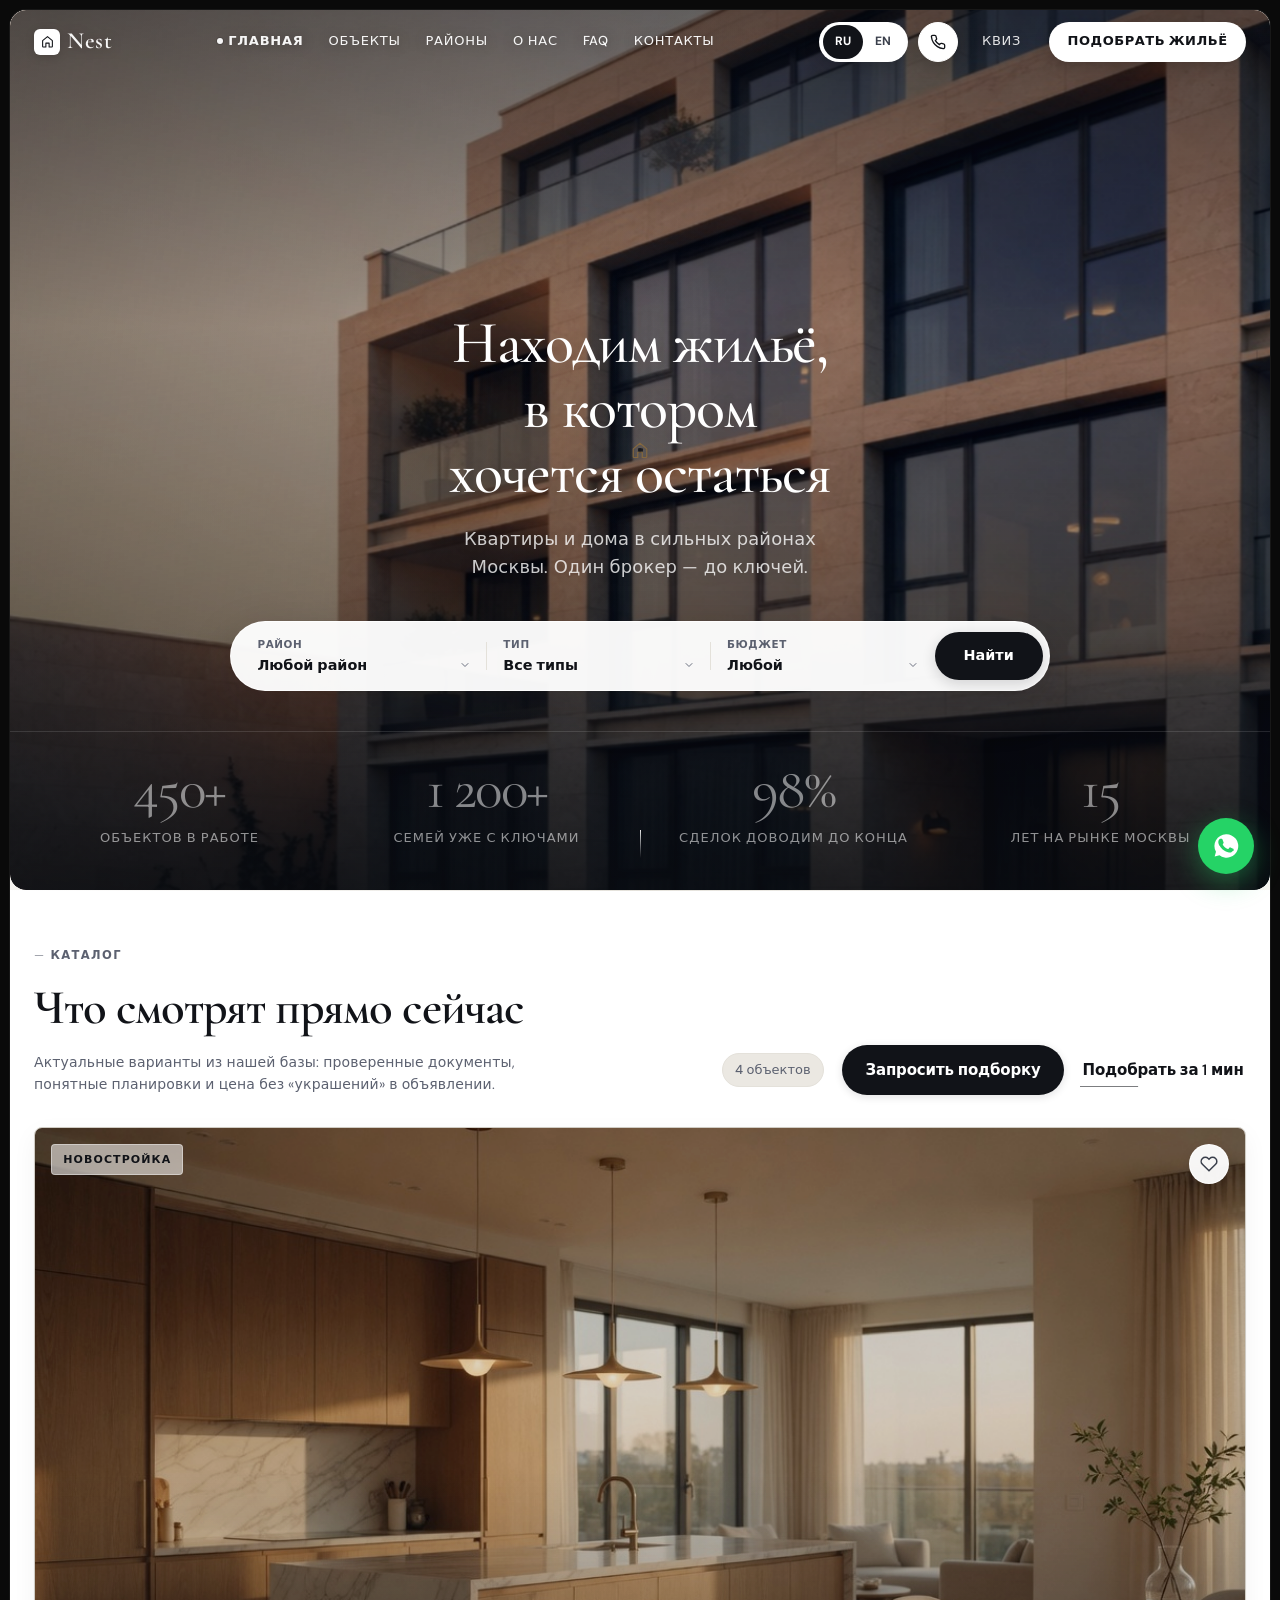
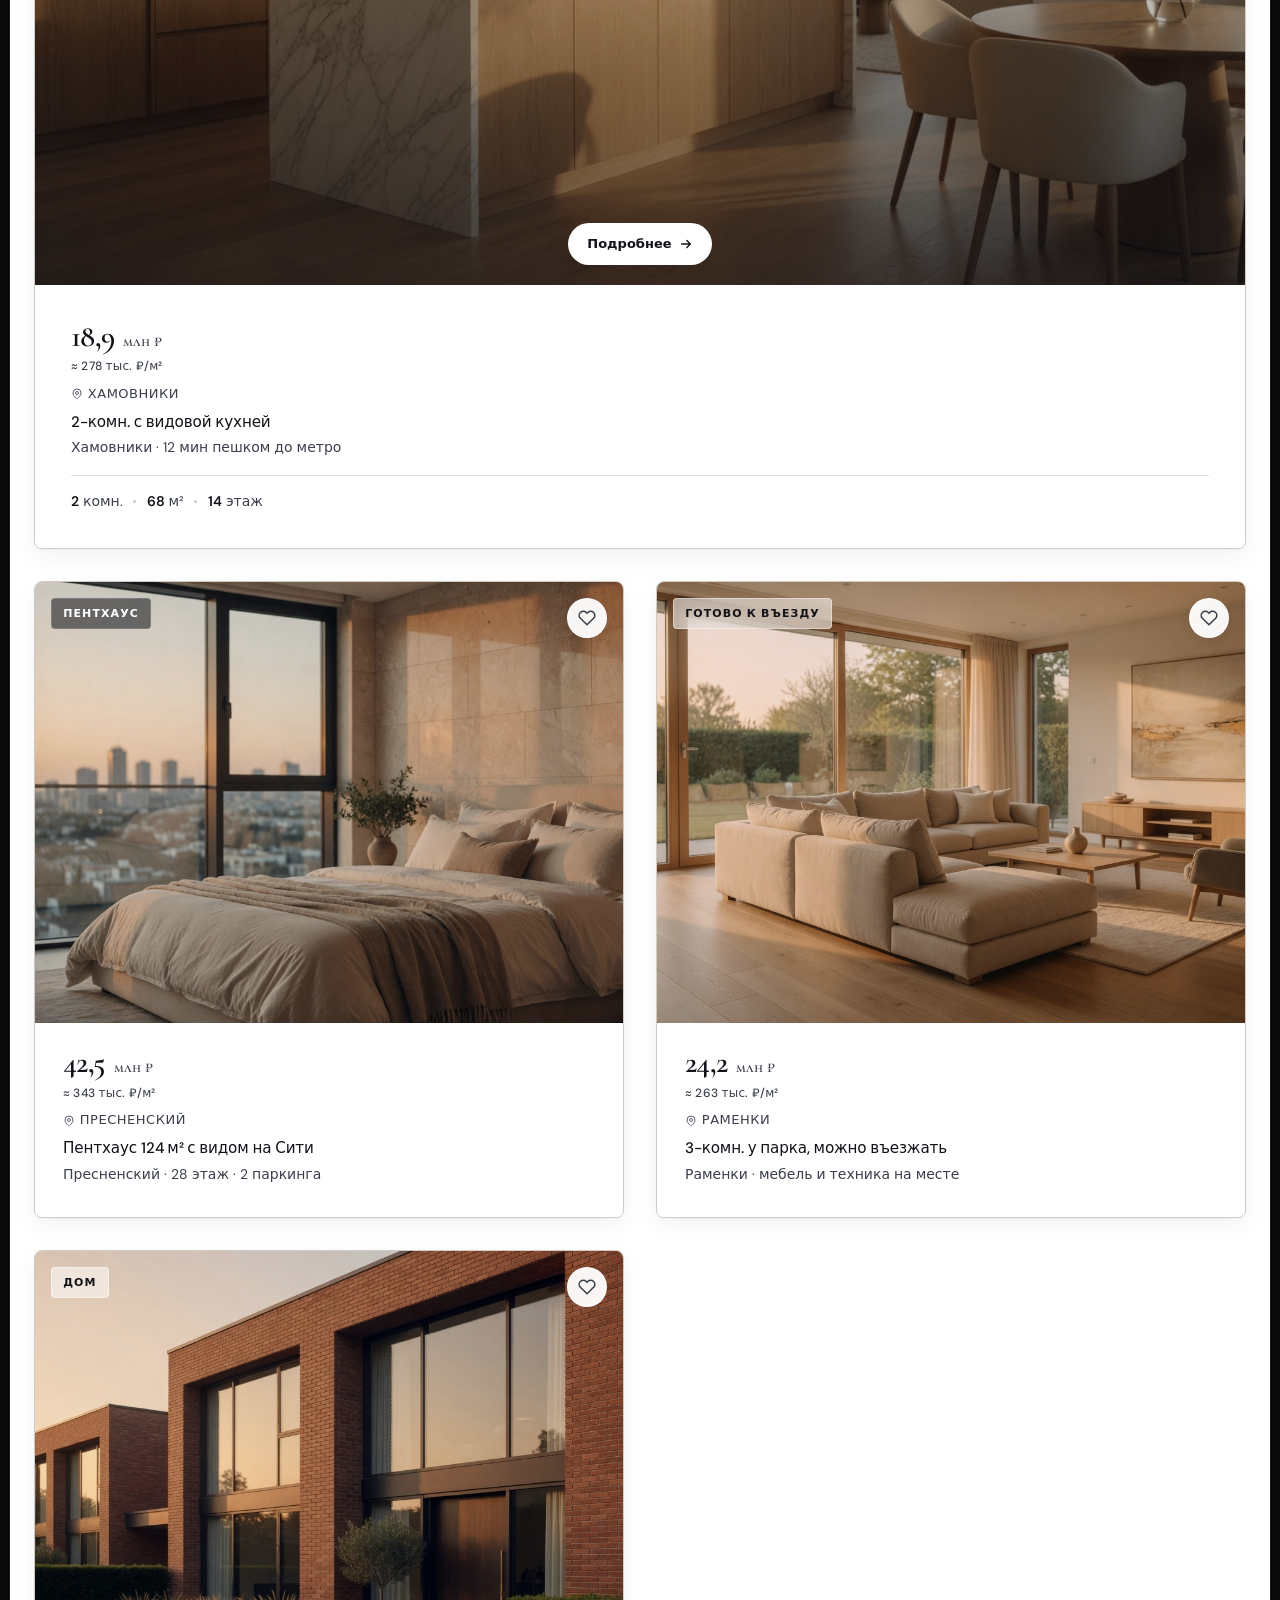
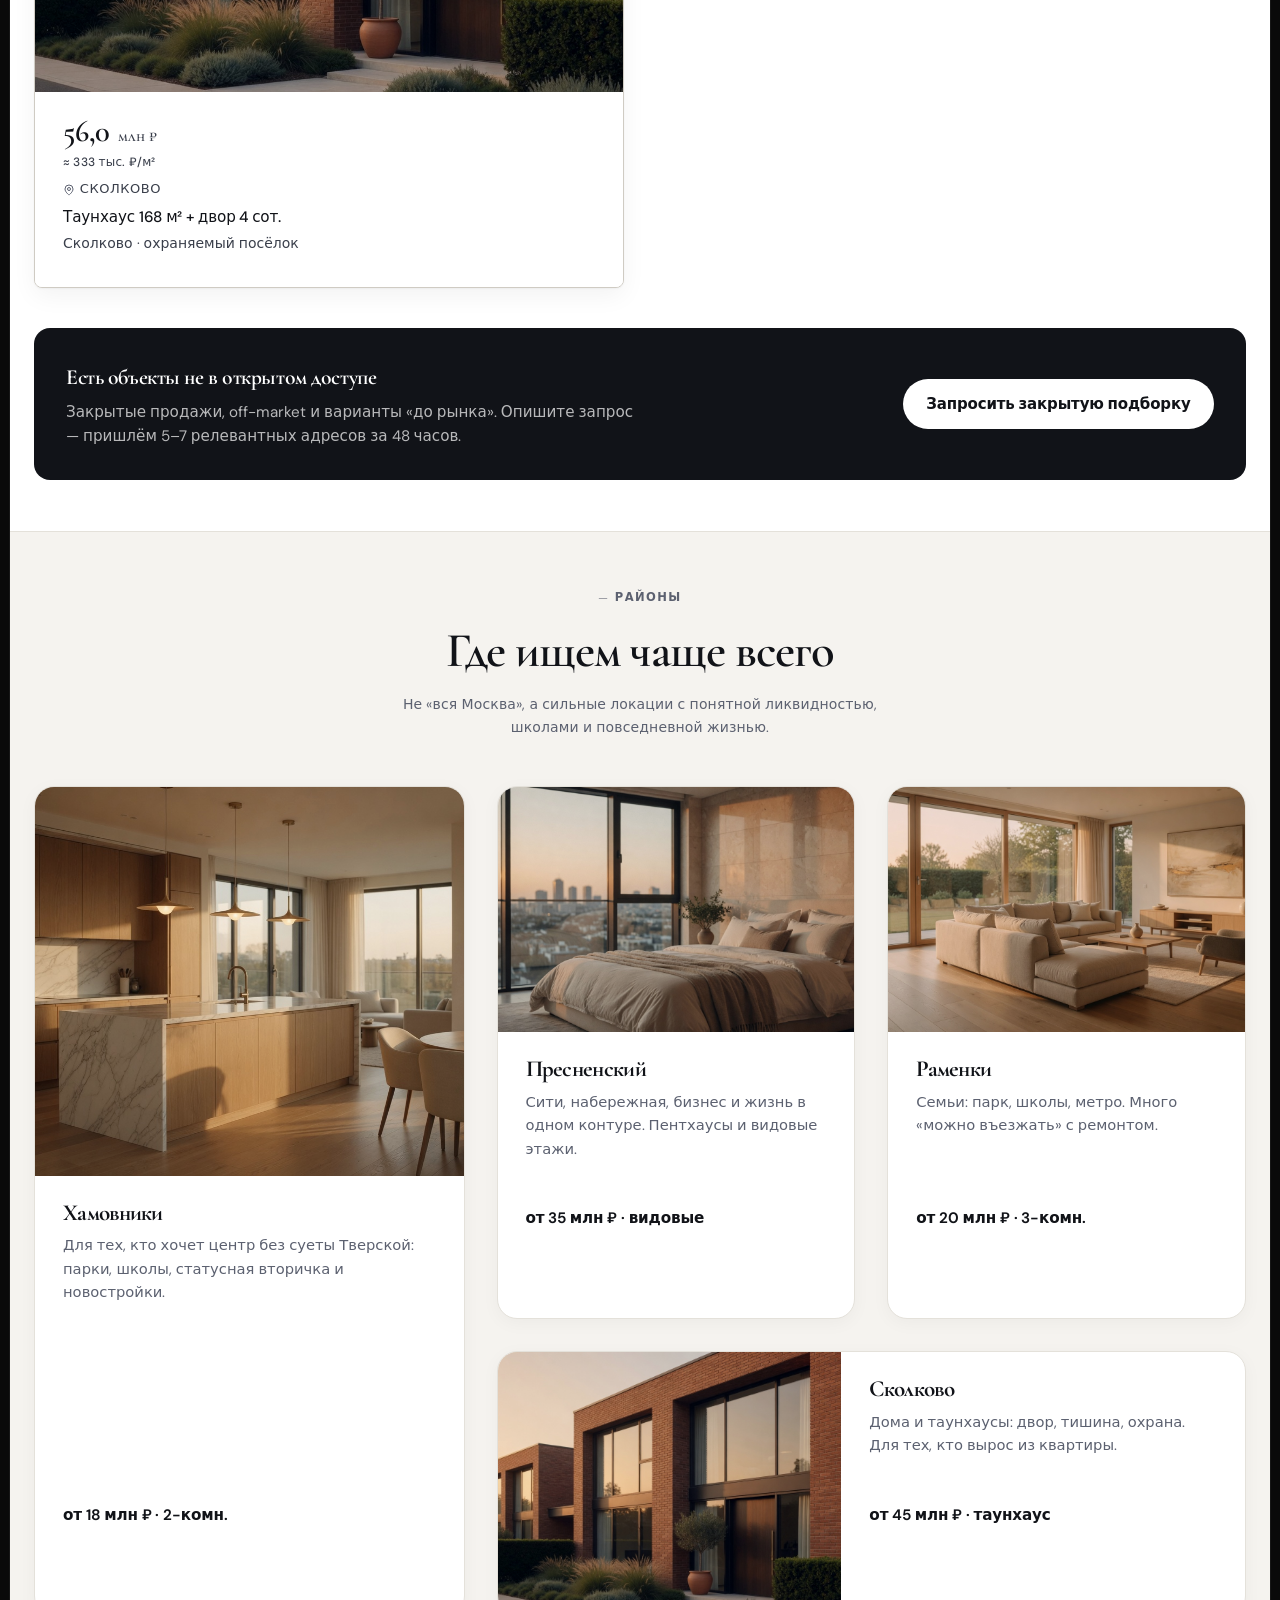
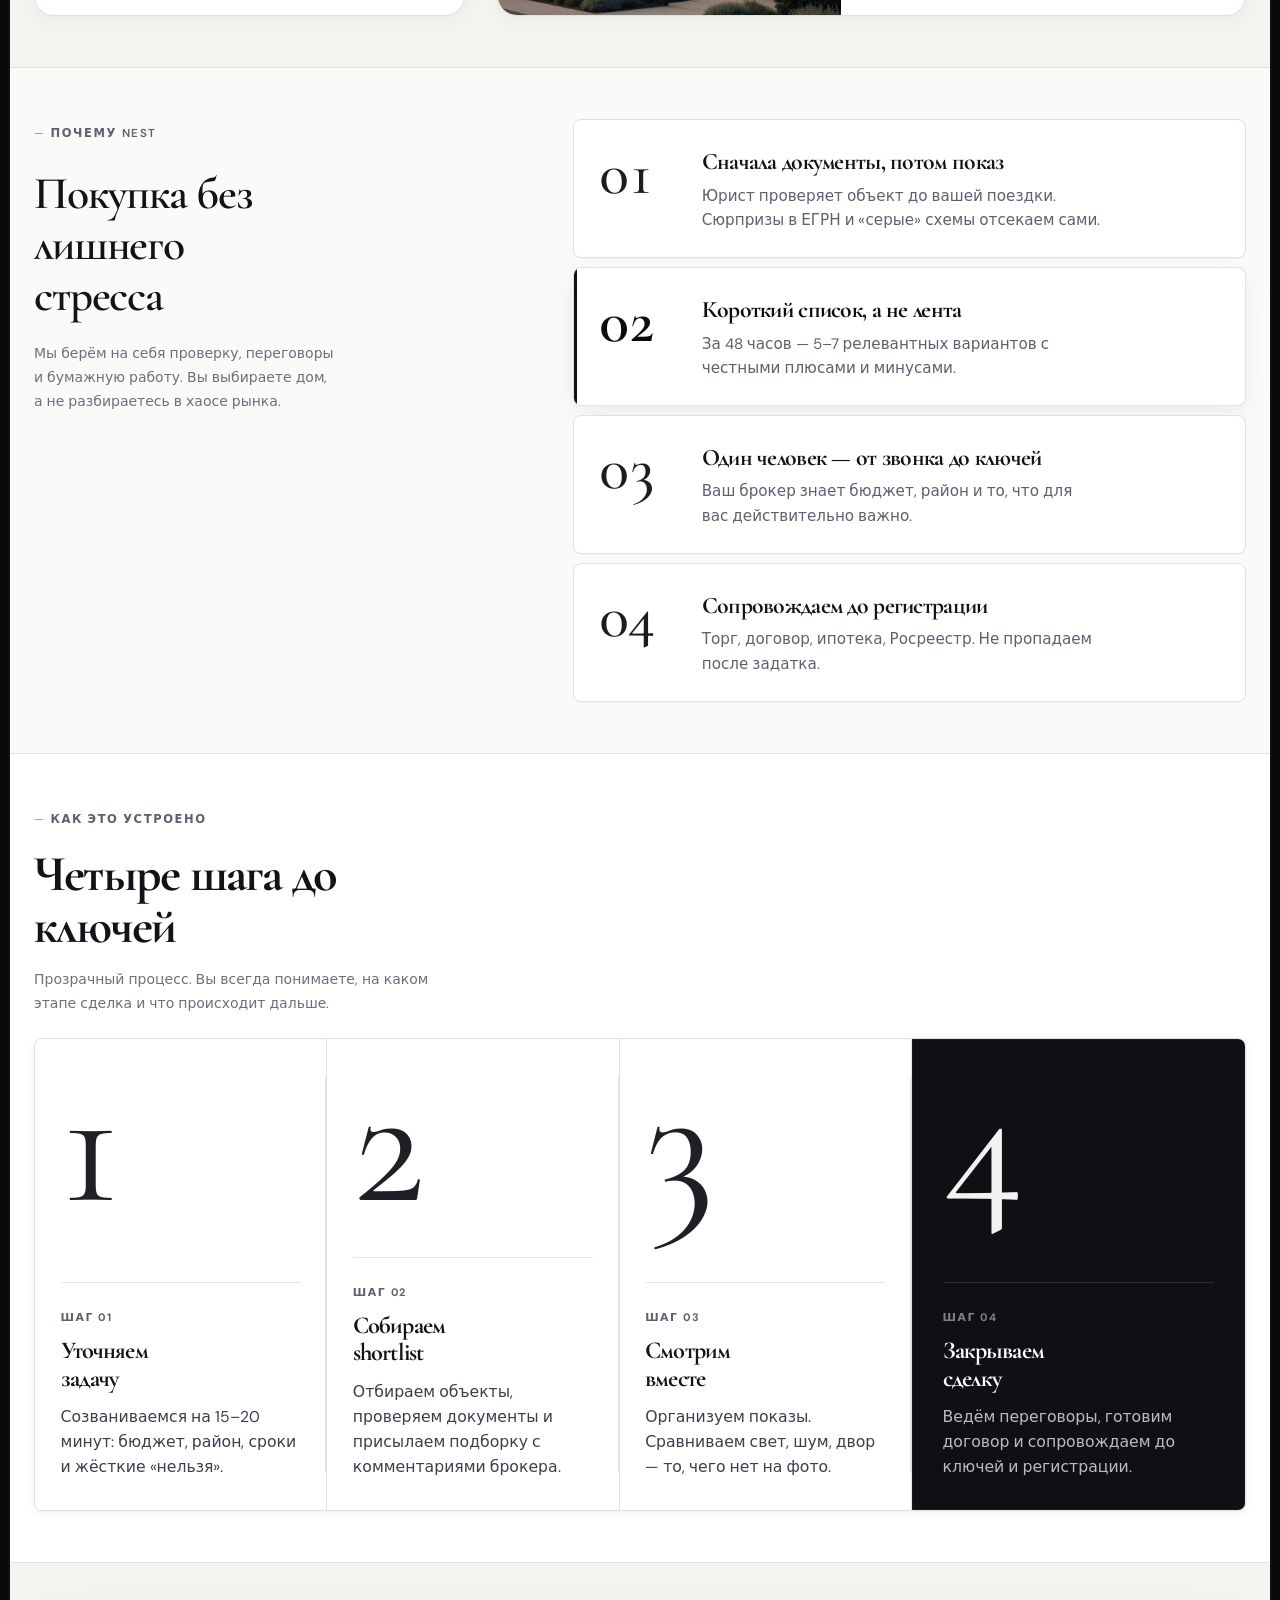
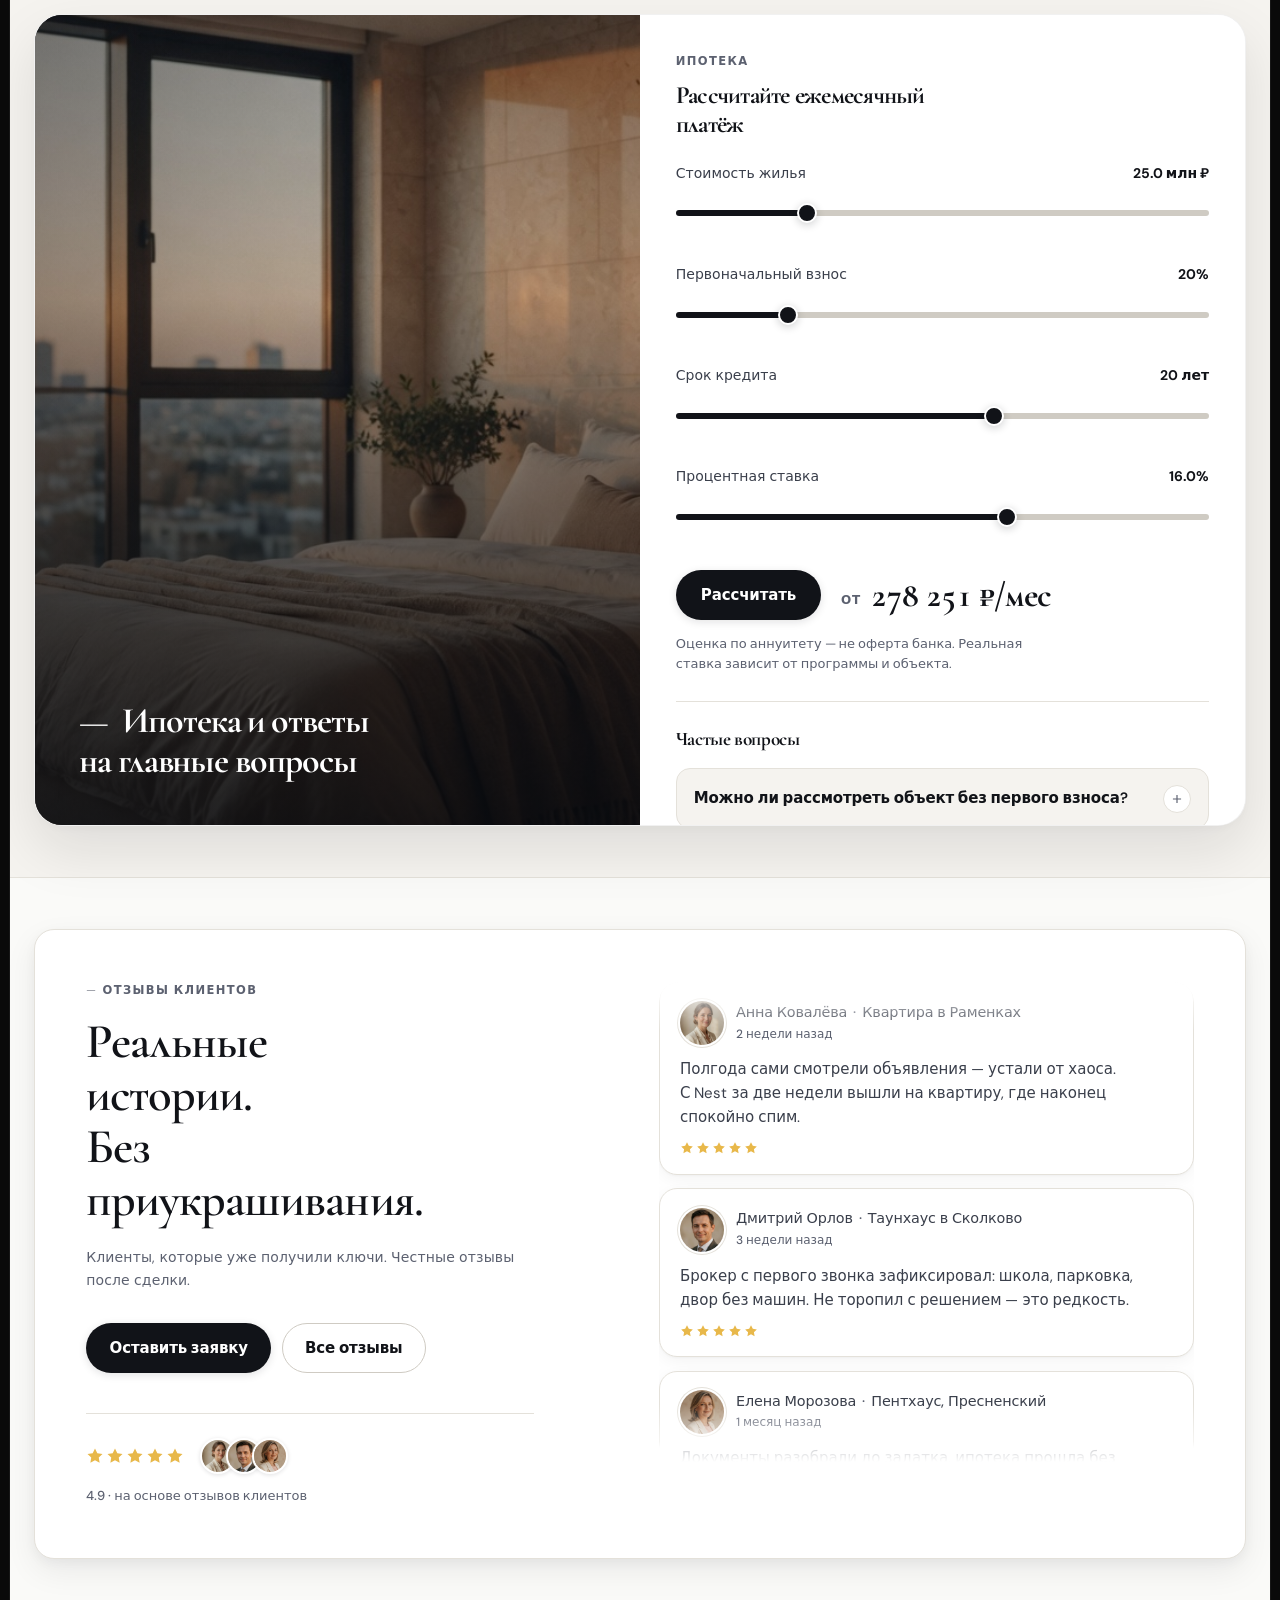
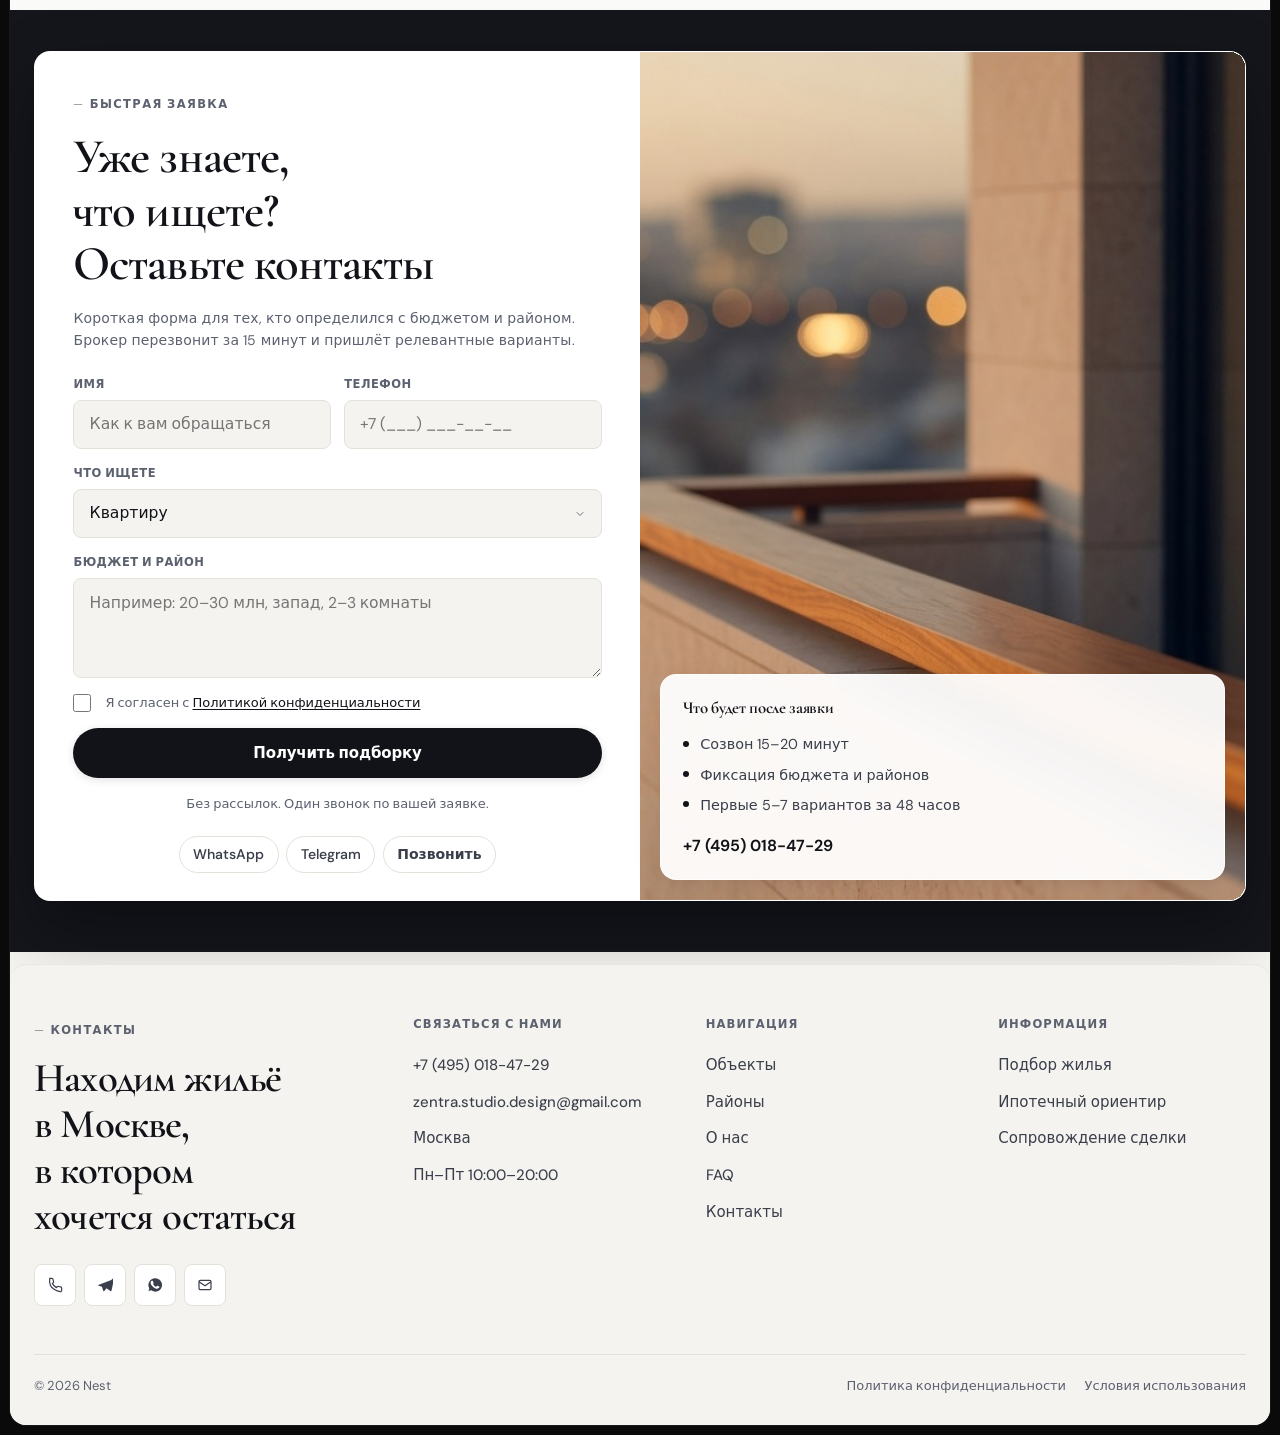
==== commit 4a0adc9b: "Fix UTF-8 corruption, property mobile spacing, and footer legal layout. Restore Cyrillic HTML after " ====
--- a/index.html
+++ b/index.html
@@ -1,29 +1,29 @@
-﻿<!DOCTYPE html>
+<!DOCTYPE html>
 <html lang="ru">
   <head>
     <meta charset="UTF-8" />
     <meta name="viewport" content="width=device-width, initial-scale=1.0" />
     <meta
       name="description"
-      content="Nest вЂ” РїРѕРґР±РёСЂР°РµРј РєРІР°СЂС‚РёСЂС‹ Рё РґРѕРјР° РІ РњРѕСЃРєРІРµ. РћРґРёРЅ Р±СЂРѕРєРµСЂ РѕС‚ РїРµСЂРІРѕРіРѕ Р·РІРѕРЅРєР° РґРѕ РєР»СЋС‡РµР№."
+      content="Nest — подбираем квартиры и дома в Москве. Один брокер от первого звонка до ключей."
     />
     <meta name="robots" content="index, follow" />
     <meta name="theme-color" content="#111318" />
-    <title>Nest вЂ” РќР°С…РѕРґРёРј Р¶РёР»СЊС‘, РІ РєРѕС‚РѕСЂРѕРј С…РѕС‡РµС‚СЃСЏ РѕСЃС‚Р°С‚СЊСЃСЏ</title>
+    <title>Nest — Находим жильё, в котором хочется остаться</title>
 
     <!-- Open Graph -->
     <meta property="og:type" content="website" />
     <meta property="og:locale" content="ru_RU" />
     <meta property="og:site_name" content="Nest" />
-    <meta property="og:title" content="Nest вЂ” РќР°С…РѕРґРёРј Р¶РёР»СЊС‘, РІ РєРѕС‚РѕСЂРѕРј С…РѕС‡РµС‚СЃСЏ РѕСЃС‚Р°С‚СЊСЃСЏ" />
+    <meta property="og:title" content="Nest — Находим жильё, в котором хочется остаться" />
     <meta
       property="og:description"
-      content="РџРѕРґР±РёСЂР°РµРј РєРІР°СЂС‚РёСЂС‹ Рё РґРѕРјР° РІ СЃРёР»СЊРЅС‹С… СЂР°Р№РѕРЅР°С… РњРѕСЃРєРІС‹. РћРґРёРЅ Р±СЂРѕРєРµСЂ вЂ” РѕС‚ Р·РІРѕРЅРєР° РґРѕ РєР»СЋС‡РµР№."
+      content="Подбираем квартиры и дома в сильных районах Москвы. Один брокер — от звонка до ключей."
     />
     <meta property="og:image" content="assets/images/hero.jpg" />
     <meta name="twitter:card" content="summary_large_image" />
-    <meta name="twitter:title" content="Nest вЂ” Р¶РёР»СЊС‘ РІ РњРѕСЃРєРІРµ Р±РµР· СЃС‚СЂРµСЃСЃР°" />
-    <meta name="twitter:description" content="Shortlist Р·Р° 48 С‡Р°СЃРѕРІ. РћРґРёРЅ Р±СЂРѕРєРµСЂ РґРѕ РєР»СЋС‡РµР№." />
+    <meta name="twitter:title" content="Nest — жильё в Москве без стресса" />
+    <meta name="twitter:description" content="Shortlist за 48 часов. Один брокер до ключей." />
     <meta name="twitter:image" content="assets/images/hero.jpg" />
 
     <link rel="preconnect" href="https://fonts.googleapis.com" />
@@ -32,14 +32,14 @@
       href="https://fonts.googleapis.com/css2?family=Cormorant+Garamond:ital,wght@0,400;0,500;0,600;0,700;1,400&family=DM+Sans:ital,opsz,wght@0,9..40,400;0,9..40,500;0,9..40,600;0,9..40,700;1,9..40,400&display=swap"
       rel="stylesheet"
     />
-    <link rel="stylesheet" href="nest.css?v=20260722e" />
+    <link rel="stylesheet" href="nest.css?v=20260722f" />
     <link
       rel="icon"
       href="data:image/svg+xml,<svg xmlns='http://www.w3.org/2000/svg' viewBox='0 0 32 32'><rect width='32' height='32' rx='8' fill='%23C9A66B'/><path d='M16 7l9 7v11H7V14l9-7z' fill='none' stroke='white' stroke-width='2' stroke-linejoin='round'/></svg>"
     />
   </head>
   <body>
-    <a class="skip-link" href="#top" data-i18n="skip">Рљ СЃРѕРґРµСЂР¶РёРјРѕРјСѓ</a>
+    <a class="skip-link" href="#top" data-i18n="skip">К содержимому</a>
     <div class="page-progress" aria-hidden="true">
       <span class="page-progress__bar" id="page-progress-bar"></span>
     </div>
@@ -49,11 +49,11 @@
         <path d="M3 10.5 12 3l9 7.5V21a1 1 0 0 1-1 1h-5v-7H9v7H4a1 1 0 0 1-1-1v-10.5z" />
       </svg>
     </div>
-    <div class="cursor-label" id="cursor-label" aria-hidden="true" data-i18n="cursor.view">РЎРјРѕС‚СЂРµС‚СЊ</div>
+    <div class="cursor-label" id="cursor-label" aria-hidden="true" data-i18n="cursor.view">Смотреть</div>
     <div class="site-shell">
       <header class="header" id="header">
         <div class="header__inner">
-          <a href="#top" class="logo" aria-label="Nest вЂ” РЅР° РіР»Р°РІРЅСѓСЋ">
+          <a href="#top" class="logo" aria-label="Nest — на главную">
             <span class="logo__mark" aria-hidden="true">
               <svg viewBox="0 0 24 24" fill="none" stroke="currentColor" stroke-width="2" stroke-linecap="round" stroke-linejoin="round">
                 <path d="M3 10.5 12 3l9 7.5V21a1 1 0 0 1-1 1h-5v-7H9v7H4a1 1 0 0 1-1-1v-10.5z" />
@@ -62,17 +62,17 @@
             Nest
           </a>
 
-          <nav class="nav" id="nav" aria-label="РћСЃРЅРѕРІРЅР°СЏ РЅР°РІРёРіР°С†РёСЏ">
-            <a class="nav__link is-active" href="#top"><span class="nav__dot" aria-hidden="true"></span><span data-i18n="nav.home">Р“Р»Р°РІРЅР°СЏ</span></a>
-            <a class="nav__link" href="#properties" data-i18n="nav.properties">РћР±СЉРµРєС‚С‹</a>
-            <a class="nav__link" href="#districts" data-i18n="nav.districts">Р Р°Р№РѕРЅС‹</a>
-            <a class="nav__link" href="#why" data-i18n="nav.about">Рћ РЅР°СЃ</a>
+          <nav class="nav" id="nav" aria-label="Основная навигация">
+            <a class="nav__link is-active" href="#top"><span class="nav__dot" aria-hidden="true"></span><span data-i18n="nav.home">Главная</span></a>
+            <a class="nav__link" href="#properties" data-i18n="nav.properties">Объекты</a>
+            <a class="nav__link" href="#districts" data-i18n="nav.districts">Районы</a>
+            <a class="nav__link" href="#why" data-i18n="nav.about">О нас</a>
             <a class="nav__link" href="#mortgage" data-i18n="nav.faq">FAQ</a>
-            <a class="nav__link" href="#contact" data-i18n="nav.contact">РљРѕРЅС‚Р°РєС‚С‹</a>
+            <a class="nav__link" href="#contact" data-i18n="nav.contact">Контакты</a>
             <div class="nav__mobile-cta">
               <a class="header__phone" href="tel:+74950184729">+7 (495) 018-47-29</a>
-              <a class="btn btn--primary" href="#contact" data-i18n="cta.find">РџРѕРґРѕР±СЂР°С‚СЊ Р¶РёР»СЊС‘</a>
-              <button class="btn btn--ghost" type="button" data-open-quiz data-i18n="cta.quiz">РџСЂРѕР№С‚Рё РєРІРёР·</button>
+              <a class="btn btn--primary" href="#contact" data-i18n="cta.find">Подобрать жильё</a>
+              <button class="btn btn--ghost" type="button" data-open-quiz data-i18n="cta.quiz">Пройти квиз</button>
             </div>
           </nav>
 
@@ -81,12 +81,12 @@
               <button type="button" class="lang-toggle__btn is-active" data-lang-set="ru" aria-pressed="true">RU</button>
               <button type="button" class="lang-toggle__btn" data-lang-set="en" aria-pressed="false">EN</button>
             </div>
-            <a class="header__phone-pill" href="tel:+74950184729" aria-label="РџРѕР·РІРѕРЅРёС‚СЊ" data-i18n-aria="aria.call">
+            <a class="header__phone-pill" href="tel:+74950184729" aria-label="Позвонить" data-i18n-aria="aria.call">
               <svg viewBox="0 0 24 24" fill="none" stroke="currentColor" stroke-width="2" aria-hidden="true"><path d="M22 16.92v3a2 2 0 0 1-2.18 2 19.79 19.79 0 0 1-8.63-3.07 19.5 19.5 0 0 1-6-6 19.79 19.79 0 0 1-3.07-8.67A2 2 0 0 1 4.11 2h3a2 2 0 0 1 2 1.72c.127.96.361 1.903.7 2.81a2 2 0 0 1-.45 2.11L8.09 9.91a16 16 0 0 0 6 6l1.27-1.27a2 2 0 0 1 2.11-.45c.907.339 1.85.573 2.81.7A2 2 0 0 1 22 16.92z"/></svg>
             </a>
-            <button class="header__link-btn" type="button" data-open-quiz data-i18n="cta.quizShort">РљРІРёР·</button>
-            <a class="header__cta-text" href="#contact" data-i18n="cta.find">РџРѕРґРѕР±СЂР°С‚СЊ Р¶РёР»СЊС‘</a>
-            <button class="menu-toggle" type="button" id="menu-toggle" aria-expanded="false" aria-controls="nav" aria-label="РћС‚РєСЂС‹С‚СЊ РјРµРЅСЋ">
+            <button class="header__link-btn" type="button" data-open-quiz data-i18n="cta.quizShort">Квиз</button>
+            <a class="header__cta-text" href="#contact" data-i18n="cta.find">Подобрать жильё</a>
+            <button class="menu-toggle" type="button" id="menu-toggle" aria-expanded="false" aria-controls="nav" aria-label="Открыть меню">
               <span></span>
             </button>
           </div>
@@ -97,88 +97,88 @@
         <!-- HERO -->
         <section class="hero" aria-labelledby="hero-title">
           <div class="hero__media" aria-hidden="true">
-            <img src="assets/images/hero.jpg" alt="РЎРѕРІСЂРµРјРµРЅРЅР°СЏ РєРІР°СЂС‚РёСЂР° РІ РњРѕСЃРєРІРµ СЃ РІРёРґРѕРј РЅР° РіРѕСЂРѕРґ вЂ” Nest РїРѕРґР±РёСЂР°РµС‚ Р¶РёР»СЊС‘" width="1920" height="1080" fetchpriority="high" />
+            <img src="assets/images/hero.jpg" alt="Современная квартира в Москве с видом на город — Nest подбирает жильё" width="1920" height="1080" fetchpriority="high" />
             <div class="hero__overlay"></div>
           </div>
 
           <div class="hero__main">
             <div class="hero__content">
               <h1 class="hero__title" id="hero-title" data-i18n="hero.title">
-                РќР°С…РѕРґРёРј Р¶РёР»СЊС‘, РІ&nbsp;РєРѕС‚РѕСЂРѕРј С…РѕС‡РµС‚СЃСЏ РѕСЃС‚Р°С‚СЊСЃСЏ
+                Находим жильё, в&nbsp;котором хочется остаться
               </h1>
               <p class="hero__subtitle" data-i18n="hero.sub">
-                РљРІР°СЂС‚РёСЂС‹ Рё РґРѕРјР° РІ СЃРёР»СЊРЅС‹С… СЂР°Р№РѕРЅР°С… РњРѕСЃРєРІС‹. РћРґРёРЅ Р±СЂРѕРєРµСЂ вЂ” РґРѕ РєР»СЋС‡РµР№.
+                Квартиры и дома в сильных районах Москвы. Один брокер — до ключей.
               </p>
 
               <div class="search-panel">
-                <form class="search-form" action="#properties" method="get" role="search" aria-label="РџРѕРёСЃРє Р¶РёР»СЊСЏ">
+                <form class="search-form" action="#properties" method="get" role="search" aria-label="Поиск жилья">
                   <div class="search-field">
                     <div class="search-field__body">
-                      <label for="location" data-i18n="search.district">Р Р°Р№РѕРЅ</label>
+                      <label for="location" data-i18n="search.district">Район</label>
                       <select id="location" name="location">
-                        <option value="" data-i18n="search.anyDistrict">Р›СЋР±РѕР№ СЂР°Р№РѕРЅ</option>
-                        <option value="center" data-i18n="search.center">Р¦РµРЅС‚СЂ</option>
-                        <option value="west" data-i18n="search.west">Р—Р°РїР°Рґ</option>
-                        <option value="north" data-i18n="search.north">РЎРµРІРµСЂ</option>
-                        <option value="south" data-i18n="search.south">Р®Рі</option>
-                        <option value="east" data-i18n="search.east">Р’РѕСЃС‚РѕРє</option>
+                        <option value="" data-i18n="search.anyDistrict">Любой район</option>
+                        <option value="center" data-i18n="search.center">Центр</option>
+                        <option value="west" data-i18n="search.west">Запад</option>
+                        <option value="north" data-i18n="search.north">Север</option>
+                        <option value="south" data-i18n="search.south">Юг</option>
+                        <option value="east" data-i18n="search.east">Восток</option>
                       </select>
                     </div>
                   </div>
                   <div class="search-field">
                     <div class="search-field__body">
-                      <label for="type" data-i18n="search.type">РўРёРї</label>
+                      <label for="type" data-i18n="search.type">Тип</label>
                       <select id="type" name="type">
-                        <option value="" data-i18n="search.anyType">Р’СЃРµ С‚РёРїС‹</option>
-                        <option value="apartment" data-i18n="search.apartment">РљРІР°СЂС‚РёСЂР°</option>
-                        <option value="house" data-i18n="search.house">Р”РѕРј</option>
-                        <option value="newbuild" data-i18n="search.newbuild">РќРѕРІРѕСЃС‚СЂРѕР№РєР°</option>
-                        <option value="penthouse" data-i18n="search.penthouse">РџРµРЅС‚С…Р°СѓСЃ</option>
+                        <option value="" data-i18n="search.anyType">Все типы</option>
+                        <option value="apartment" data-i18n="search.apartment">Квартира</option>
+                        <option value="house" data-i18n="search.house">Дом</option>
+                        <option value="newbuild" data-i18n="search.newbuild">Новостройка</option>
+                        <option value="penthouse" data-i18n="search.penthouse">Пентхаус</option>
                       </select>
                     </div>
                   </div>
                   <div class="search-field">
                     <div class="search-field__body">
-                      <label for="price" data-i18n="search.budget">Р‘СЋРґР¶РµС‚</label>
+                      <label for="price" data-i18n="search.budget">Бюджет</label>
                       <select id="price" name="price">
-                        <option value="" data-i18n="search.anyBudget">Р›СЋР±РѕР№</option>
-                        <option value="10" data-i18n="search.p10">РґРѕ 10 РјР»РЅ в‚Ѕ</option>
-                        <option value="20" data-i18n="search.p20">10вЂ“20 РјР»РЅ в‚Ѕ</option>
-                        <option value="40" data-i18n="search.p40">20вЂ“40 РјР»РЅ в‚Ѕ</option>
-                        <option value="40plus" data-i18n="search.p40p">РѕС‚ 40 РјР»РЅ в‚Ѕ</option>
+                        <option value="" data-i18n="search.anyBudget">Любой</option>
+                        <option value="10" data-i18n="search.p10">до 10 млн ₽</option>
+                        <option value="20" data-i18n="search.p20">10–20 млн ₽</option>
+                        <option value="40" data-i18n="search.p40">20–40 млн ₽</option>
+                        <option value="40plus" data-i18n="search.p40p">от 40 млн ₽</option>
                       </select>
                     </div>
                   </div>
-                  <button class="btn btn--search" type="submit" data-i18n="search.submit">РќР°Р№С‚Рё</button>
+                  <button class="btn btn--search" type="submit" data-i18n="search.submit">Найти</button>
                 </form>
               </div>
             </div>
           </div>
 
-          <div class="hero__stats" id="stats" aria-label="РљР»СЋС‡РµРІС‹Рµ РїРѕРєР°Р·Р°С‚РµР»Рё">
+          <div class="hero__stats" id="stats" aria-label="Ключевые показатели">
             <div class="container">
               <div class="stats-bar">
                 <div class="stats-bar__item">
                   <div class="stats-bar__value"><span class="js-count" data-target="450" data-suffix="+">450+</span></div>
-                  <div class="stats-bar__label" data-i18n="stats.s1">РѕР±СЉРµРєС‚РѕРІ РІ СЂР°Р±РѕС‚Рµ</div>
+                  <div class="stats-bar__label" data-i18n="stats.s1">объектов в работе</div>
                 </div>
                 <div class="stats-bar__item">
                   <div class="stats-bar__value"><span class="js-count" data-target="1200" data-suffix="+">1&nbsp;200+</span></div>
-                  <div class="stats-bar__label" data-i18n="stats.s2">СЃРµРјРµР№ СѓР¶Рµ СЃ РєР»СЋС‡Р°РјРё</div>
+                  <div class="stats-bar__label" data-i18n="stats.s2">семей уже с ключами</div>
                 </div>
                 <div class="stats-bar__item">
                   <div class="stats-bar__value"><span class="js-count" data-target="98" data-suffix="%">98%</span></div>
-                  <div class="stats-bar__label" data-i18n="stats.s3">СЃРґРµР»РѕРє РґРѕРІРѕРґРёРј РґРѕ РєРѕРЅС†Р°</div>
+                  <div class="stats-bar__label" data-i18n="stats.s3">сделок доводим до конца</div>
                 </div>
                 <div class="stats-bar__item">
                   <div class="stats-bar__value"><span class="js-count" data-target="15">15</span></div>
-                  <div class="stats-bar__label" data-i18n="stats.s4">Р»РµС‚ РЅР° СЂС‹РЅРєРµ РњРѕСЃРєРІС‹</div>
+                  <div class="stats-bar__label" data-i18n="stats.s4">лет на рынке Москвы</div>
                 </div>
               </div>
             </div>
           </div>
 
-          <a class="hero__scroll" href="#properties" aria-label="Р”Р°Р»СЊС€Рµ">
+          <a class="hero__scroll" href="#properties" aria-label="Дальше">
             <span class="hero__scroll-line" aria-hidden="true"></span>
           </a>
         </section>
@@ -188,29 +188,29 @@
           <div class="container">
             <div class="properties__head">
               <div class="section-head">
-                <p class="eyebrow" data-i18n="prop.eyebrow">РљР°С‚Р°Р»РѕРі</p>
-                <h2 class="section-title" id="properties-title" data-i18n="prop.title">Р§С‚Рѕ СЃРјРѕС‚СЂСЏС‚ РїСЂСЏРјРѕ СЃРµР№С‡Р°СЃ</h2>
+                <p class="eyebrow" data-i18n="prop.eyebrow">Каталог</p>
+                <h2 class="section-title" id="properties-title" data-i18n="prop.title">Что смотрят прямо сейчас</h2>
                 <p class="section-lead" data-i18n="prop.lead">
-                  РђРєС‚СѓР°Р»СЊРЅС‹Рµ РІР°СЂРёР°РЅС‚С‹ РёР· РЅР°С€РµР№ Р±Р°Р·С‹: РїСЂРѕРІРµСЂРµРЅРЅС‹Рµ РґРѕРєСѓРјРµРЅС‚С‹,
-                  РїРѕРЅСЏС‚РЅС‹Рµ РїР»Р°РЅРёСЂРѕРІРєРё Рё С†РµРЅР° Р±РµР· В«СѓРєСЂР°С€РµРЅРёР№В» РІ РѕР±СЉСЏРІР»РµРЅРёРё.
+                  Актуальные варианты из нашей базы: проверенные документы,
+                  понятные планировки и цена без «украшений» в объявлении.
                 </p>
               </div>
               <div class="properties__actions">
-                <span class="filter-bar__count" id="filter-count" data-i18n-count>4 РѕР±СЉРµРєС‚Р°</span>
-                <a class="btn btn--primary" href="#contact" data-i18n="prop.request">Р—Р°РїСЂРѕСЃРёС‚СЊ РїРѕРґР±РѕСЂРєСѓ</a>
-                <button class="btn btn--text" type="button" data-open-quiz data-i18n="prop.quiz">РџРѕРґРѕР±СЂР°С‚СЊ Р·Р° 1 РјРёРЅ</button>
+                <span class="filter-bar__count" id="filter-count" data-i18n-count>4 объекта</span>
+                <a class="btn btn--primary" href="#contact" data-i18n="prop.request">Запросить подборку</a>
+                <button class="btn btn--text" type="button" data-open-quiz data-i18n="prop.quiz">Подобрать за 1 мин</button>
               </div>
             </div>
 
             <div class="filter-bar" id="filter-bar" aria-live="polite">
               <div id="filter-chips"></div>
-              <a href="#properties" class="filter-bar__reset" id="filter-reset" hidden data-i18n="prop.reset">РЎР±СЂРѕСЃРёС‚СЊ</a>
+              <a href="#properties" class="filter-bar__reset" id="filter-reset" hidden data-i18n="prop.reset">Сбросить</a>
             </div>
 
             <div class="properties-empty" id="properties-empty" role="status" hidden>
-              <h3 data-i18n="prop.emptyTitle">РџРѕ СЌС‚РёРј С„РёР»СЊС‚СЂР°Рј РѕР±СЉРµРєС‚РѕРІ РЅРµС‚</h3>
-              <p data-i18n="prop.emptyText">РЎР±СЂРѕСЃСЊС‚Рµ С„РёР»СЊС‚СЂС‹ РёР»Рё РѕСЃС‚Р°РІСЊС‚Рµ Р·Р°СЏРІРєСѓ вЂ” РїРѕРґР±РµСЂС‘Рј РІР°СЂРёР°РЅС‚С‹ РїРѕРґ РІР°С€ Р·Р°РїСЂРѕСЃ.</p>
-              <a class="btn btn--primary" href="#contact" data-i18n="prop.emptyCta">РћСЃС‚Р°РІРёС‚СЊ Р·Р°СЏРІРєСѓ РЅР° РїРѕРґР±РѕСЂ</a>
+              <h3 data-i18n="prop.emptyTitle">По этим фильтрам объектов нет</h3>
+              <p data-i18n="prop.emptyText">Сбросьте фильтры или оставьте заявку — подберём варианты под ваш запрос.</p>
+              <a class="btn btn--primary" href="#contact" data-i18n="prop.emptyCta">Оставить заявку на подбор</a>
             </div>
 
             <div class="property-grid" id="property-grid">
@@ -223,14 +223,14 @@
                 data-price="18.9"
               >
                 <div class="property-card__media">
-                  <img src="assets/images/property-1.jpg" alt="РЎРІРµС‚Р»Р°СЏ РєСѓС…РЅСЏ-РіРѕСЃС‚РёРЅР°СЏ РІ СЃРѕРІСЂРµРјРµРЅРЅРѕРј РґРѕРјРµ" width="800" height="600" loading="lazy" />
-                  <span class="property-card__badge" data-i18n="card.p1.badge">РќРѕРІРѕСЃС‚СЂРѕР№РєР°</span>
-                  <button type="button" class="property-card__fav" data-fav="p1" aria-label="Р’ РёР·Р±СЂР°РЅРЅРѕРµ" data-i18n-aria="prop.fav" aria-pressed="false">
+                  <img src="assets/images/property-1.jpg" alt="Светлая кухня-гостиная в современном доме" width="800" height="600" loading="lazy" />
+                  <span class="property-card__badge" data-i18n="card.p1.badge">Новостройка</span>
+                  <button type="button" class="property-card__fav" data-fav="p1" aria-label="В избранное" data-i18n-aria="prop.fav" aria-pressed="false">
                     <svg viewBox="0 0 24 24" fill="none" stroke="currentColor" stroke-width="2"><path d="M20.8 4.6a5.5 5.5 0 0 0-7.8 0L12 5.6l-1-1a5.5 5.5 0 0 0-7.8 7.8l1 1L12 21l7.8-7.6 1-1a5.5 5.5 0 0 0 0-7.8z"/></svg>
                   </button>
                   <div class="property-card__overlay">
                     <span class="property-card__cta">
-                      <span data-i18n="prop.more">РџРѕРґСЂРѕР±РЅРµРµ</span>
+                      <span data-i18n="prop.more">Подробнее</span>
                       <svg viewBox="0 0 16 16" fill="none" aria-hidden="true"><path d="M3 8h10M9 4l4 4-4 4" stroke="currentColor" stroke-width="1.6" stroke-linecap="round" stroke-linejoin="round"/></svg>
                     </span>
                   </div>
@@ -239,22 +239,22 @@
                   <div class="property-card__top">
                     <p class="property-card__loc">
                       <svg viewBox="0 0 24 24" fill="none" stroke="currentColor" stroke-width="2" aria-hidden="true"><path d="M20 10c0 6-8 12-8 12s-8-6-8-12a8 8 0 0 1 16 0Z"/><circle cx="12" cy="10" r="3"/></svg>
-                      <span data-i18n="loc.khamovniki">РҐР°РјРѕРІРЅРёРєРё</span>
+                      <span data-i18n="loc.khamovniki">Хамовники</span>
                     </p>
                     <div class="property-card__price">
                       <span class="property-card__price-num">18,9</span>
-                      <span class="property-card__price-unit" data-i18n="meta.mln">РјР»РЅ в‚Ѕ</span>
-                      <span class="property-card__price-m2" data-i18n="card.p1.m2">в‰€ 278 С‚С‹СЃ. в‚Ѕ/РјВІ</span>
-                    </div>
-                  </div>
-                  <h3 class="property-card__title" data-i18n="card.p1.title">2-РєРѕРјРЅ. СЃ РІРёРґРѕРІРѕР№ РєСѓС…РЅРµР№</h3>
-                  <p class="property-card__desc" data-i18n="card.p1.desc">РҐР°РјРѕРІРЅРёРєРё В· 12 РјРёРЅ РїРµС€РєРѕРј РґРѕ РјРµС‚СЂРѕ</p>
+                      <span class="property-card__price-unit" data-i18n="meta.mln">млн ₽</span>
+                      <span class="property-card__price-m2" data-i18n="card.p1.m2">≈ 278 тыс. ₽/м²</span>
+                    </div>
+                  </div>
+                  <h3 class="property-card__title" data-i18n="card.p1.title">2-комн. с видовой кухней</h3>
+                  <p class="property-card__desc" data-i18n="card.p1.desc">Хамовники · 12 мин пешком до метро</p>
                   <div class="property-card__meta">
-                    <span><strong>2</strong> <span data-i18n="meta.rooms">РєРѕРјРЅ.</span></span>
+                    <span><strong>2</strong> <span data-i18n="meta.rooms">комн.</span></span>
                     <span class="meta-dot" aria-hidden="true"></span>
-                    <span><strong>68</strong> РјВІ</span>
+                    <span><strong>68</strong> м²</span>
                     <span class="meta-dot" aria-hidden="true"></span>
-                    <span><strong>14</strong> <span data-i18n="meta.floor">СЌС‚Р°Р¶</span></span>
+                    <span><strong>14</strong> <span data-i18n="meta.floor">этаж</span></span>
                   </div>
                 </div>
               </a>
@@ -268,14 +268,14 @@
                 data-price="42.5"
               >
                 <div class="property-card__media">
-                  <img src="assets/images/property-2.jpg" alt="РЎРїР°Р»СЊРЅСЏ РїРµРЅС‚С…Р°СѓСЃР° СЃ РїР°РЅРѕСЂР°РјРЅС‹РјРё РѕРєРЅР°РјРё" width="800" height="600" loading="lazy" />
-                  <span class="property-card__badge property-card__badge--accent" data-i18n="card.p2.badge">РџРµРЅС‚С…Р°СѓСЃ</span>
-                  <button type="button" class="property-card__fav" data-fav="p2" aria-label="Р’ РёР·Р±СЂР°РЅРЅРѕРµ" data-i18n-aria="prop.fav" aria-pressed="false">
+                  <img src="assets/images/property-2.jpg" alt="Спальня пентхауса с панорамными окнами" width="800" height="600" loading="lazy" />
+                  <span class="property-card__badge property-card__badge--accent" data-i18n="card.p2.badge">Пентхаус</span>
+                  <button type="button" class="property-card__fav" data-fav="p2" aria-label="В избранное" data-i18n-aria="prop.fav" aria-pressed="false">
                     <svg viewBox="0 0 24 24" fill="none" stroke="currentColor" stroke-width="2"><path d="M20.8 4.6a5.5 5.5 0 0 0-7.8 0L12 5.6l-1-1a5.5 5.5 0 0 0-7.8 7.8l1 1L12 21l7.8-7.6 1-1a5.5 5.5 0 0 0 0-7.8z"/></svg>
                   </button>
                   <div class="property-card__overlay">
                     <span class="property-card__cta">
-                      <span data-i18n="prop.more">РџРѕРґСЂРѕР±РЅРµРµ</span>
+                      <span data-i18n="prop.more">Подробнее</span>
                       <svg viewBox="0 0 16 16" fill="none" aria-hidden="true"><path d="M3 8h10M9 4l4 4-4 4" stroke="currentColor" stroke-width="1.6" stroke-linecap="round" stroke-linejoin="round"/></svg>
                     </span>
                   </div>
@@ -284,22 +284,22 @@
                   <div class="property-card__top">
                     <p class="property-card__loc">
                       <svg viewBox="0 0 24 24" fill="none" stroke="currentColor" stroke-width="2" aria-hidden="true"><path d="M20 10c0 6-8 12-8 12s-8-6-8-12a8 8 0 0 1 16 0Z"/><circle cx="12" cy="10" r="3"/></svg>
-                      <span data-i18n="loc.presnensky">РџСЂРµСЃРЅРµРЅСЃРєРёР№</span>
+                      <span data-i18n="loc.presnensky">Пресненский</span>
                     </p>
                     <div class="property-card__price">
                       <span class="property-card__price-num">42,5</span>
-                      <span class="property-card__price-unit" data-i18n="meta.mln">РјР»РЅ в‚Ѕ</span>
-                      <span class="property-card__price-m2" data-i18n="card.p2.m2">в‰€ 343 С‚С‹СЃ. в‚Ѕ/РјВІ</span>
-                    </div>
-                  </div>
-                  <h3 class="property-card__title" data-i18n="card.p2.title">РџРµРЅС‚С…Р°СѓСЃ 124 РјВІ СЃ РІРёРґРѕРј РЅР° РЎРёС‚Рё</h3>
-                  <p class="property-card__desc" data-i18n="card.p2.desc">РџСЂРµСЃРЅРµРЅСЃРєРёР№ В· 28 СЌС‚Р°Р¶ В· 2 РїР°СЂРєРёРЅРіР°</p>
+                      <span class="property-card__price-unit" data-i18n="meta.mln">млн ₽</span>
+                      <span class="property-card__price-m2" data-i18n="card.p2.m2">≈ 343 тыс. ₽/м²</span>
+                    </div>
+                  </div>
+                  <h3 class="property-card__title" data-i18n="card.p2.title">Пентхаус 124 м² с видом на Сити</h3>
+                  <p class="property-card__desc" data-i18n="card.p2.desc">Пресненский · 28 этаж · 2 паркинга</p>
                   <div class="property-card__meta">
-                    <span><strong>3</strong> <span data-i18n="meta.rooms">РєРѕРјРЅ.</span></span>
+                    <span><strong>3</strong> <span data-i18n="meta.rooms">комн.</span></span>
                     <span class="meta-dot" aria-hidden="true"></span>
-                    <span><strong>124</strong> РјВІ</span>
+                    <span><strong>124</strong> м²</span>
                     <span class="meta-dot" aria-hidden="true"></span>
-                    <span><strong>28</strong> <span data-i18n="meta.floor">СЌС‚Р°Р¶</span></span>
+                    <span><strong>28</strong> <span data-i18n="meta.floor">этаж</span></span>
                   </div>
                 </div>
               </a>
@@ -313,14 +313,14 @@
                 data-price="24.2"
               >
                 <div class="property-card__media">
-                  <img src="assets/images/property-3.jpg" alt="Р“РѕСЃС‚РёРЅР°СЏ СЃ РїР°РЅРѕСЂР°РјРЅС‹РјРё РѕРєРЅР°РјРё" width="800" height="600" loading="lazy" />
-                  <span class="property-card__badge" data-i18n="card.p3.badge">Р“РѕС‚РѕРІРѕ Рє РІСЉРµР·РґСѓ</span>
-                  <button type="button" class="property-card__fav" data-fav="p3" aria-label="Р’ РёР·Р±СЂР°РЅРЅРѕРµ" data-i18n-aria="prop.fav" aria-pressed="false">
+                  <img src="assets/images/property-3.jpg" alt="Гостиная с панорамными окнами" width="800" height="600" loading="lazy" />
+                  <span class="property-card__badge" data-i18n="card.p3.badge">Готово к въезду</span>
+                  <button type="button" class="property-card__fav" data-fav="p3" aria-label="В избранное" data-i18n-aria="prop.fav" aria-pressed="false">
                     <svg viewBox="0 0 24 24" fill="none" stroke="currentColor" stroke-width="2"><path d="M20.8 4.6a5.5 5.5 0 0 0-7.8 0L12 5.6l-1-1a5.5 5.5 0 0 0-7.8 7.8l1 1L12 21l7.8-7.6 1-1a5.5 5.5 0 0 0 0-7.8z"/></svg>
                   </button>
                   <div class="property-card__overlay">
                     <span class="property-card__cta">
-                      <span data-i18n="prop.more">РџРѕРґСЂРѕР±РЅРµРµ</span>
+                      <span data-i18n="prop.more">Подробнее</span>
                       <svg viewBox="0 0 16 16" fill="none" aria-hidden="true"><path d="M3 8h10M9 4l4 4-4 4" stroke="currentColor" stroke-width="1.6" stroke-linecap="round" stroke-linejoin="round"/></svg>
                     </span>
                   </div>
@@ -329,22 +329,22 @@
                   <div class="property-card__top">
                     <p class="property-card__loc">
                       <svg viewBox="0 0 24 24" fill="none" stroke="currentColor" stroke-width="2" aria-hidden="true"><path d="M20 10c0 6-8 12-8 12s-8-6-8-12a8 8 0 0 1 16 0Z"/><circle cx="12" cy="10" r="3"/></svg>
-                      <span data-i18n="loc.ramenki">Р Р°РјРµРЅРєРё</span>
+                      <span data-i18n="loc.ramenki">Раменки</span>
                     </p>
                     <div class="property-card__price">
                       <span class="property-card__price-num">24,2</span>
-                      <span class="property-card__price-unit" data-i18n="meta.mln">РјР»РЅ в‚Ѕ</span>
-                      <span class="property-card__price-m2" data-i18n="card.p3.m2">в‰€ 263 С‚С‹СЃ. в‚Ѕ/РјВІ</span>
-                    </div>
-                  </div>
-                  <h3 class="property-card__title" data-i18n="card.p3.title">3-РєРѕРјРЅ. Сѓ РїР°СЂРєР°, РјРѕР¶РЅРѕ РІСЉРµР·Р¶Р°С‚СЊ</h3>
-                  <p class="property-card__desc" data-i18n="card.p3.desc">Р Р°РјРµРЅРєРё В· РјРµР±РµР»СЊ Рё С‚РµС…РЅРёРєР° РЅР° РјРµСЃС‚Рµ</p>
+                      <span class="property-card__price-unit" data-i18n="meta.mln">млн ₽</span>
+                      <span class="property-card__price-m2" data-i18n="card.p3.m2">≈ 263 тыс. ₽/м²</span>
+                    </div>
+                  </div>
+                  <h3 class="property-card__title" data-i18n="card.p3.title">3-комн. у парка, можно въезжать</h3>
+                  <p class="property-card__desc" data-i18n="card.p3.desc">Раменки · мебель и техника на месте</p>
                   <div class="property-card__meta">
-                    <span><strong>3</strong> <span data-i18n="meta.rooms">РєРѕРјРЅ.</span></span>
+                    <span><strong>3</strong> <span data-i18n="meta.rooms">комн.</span></span>
                     <span class="meta-dot" aria-hidden="true"></span>
-                    <span><strong>92</strong> РјВІ</span>
+                    <span><strong>92</strong> м²</span>
                     <span class="meta-dot" aria-hidden="true"></span>
-                    <span><strong>7</strong> <span data-i18n="meta.floor">СЌС‚Р°Р¶</span></span>
+                    <span><strong>7</strong> <span data-i18n="meta.floor">этаж</span></span>
                   </div>
                 </div>
               </a>
@@ -358,14 +358,14 @@
                 data-price="56.0"
               >
                 <div class="property-card__media">
-                  <img src="assets/images/property-4.jpg" alt="РЎРѕРІСЂРµРјРµРЅРЅС‹Р№ С‚Р°СѓРЅС…Р°СѓСЃ" width="800" height="600" loading="lazy" />
-                  <span class="property-card__badge" data-i18n="card.p4.badge">Р”РѕРј</span>
-                  <button type="button" class="property-card__fav" data-fav="p4" aria-label="Р’ РёР·Р±СЂР°РЅРЅРѕРµ" data-i18n-aria="prop.fav" aria-pressed="false">
+                  <img src="assets/images/property-4.jpg" alt="Современный таунхаус" width="800" height="600" loading="lazy" />
+                  <span class="property-card__badge" data-i18n="card.p4.badge">Дом</span>
+                  <button type="button" class="property-card__fav" data-fav="p4" aria-label="В избранное" data-i18n-aria="prop.fav" aria-pressed="false">
                     <svg viewBox="0 0 24 24" fill="none" stroke="currentColor" stroke-width="2"><path d="M20.8 4.6a5.5 5.5 0 0 0-7.8 0L12 5.6l-1-1a5.5 5.5 0 0 0-7.8 7.8l1 1L12 21l7.8-7.6 1-1a5.5 5.5 0 0 0 0-7.8z"/></svg>
                   </button>
                   <div class="property-card__overlay">
                     <span class="property-card__cta">
-                      <span data-i18n="prop.more">РџРѕРґСЂРѕР±РЅРµРµ</span>
+                      <span data-i18n="prop.more">Подробнее</span>
                       <svg viewBox="0 0 16 16" fill="none" aria-hidden="true"><path d="M3 8h10M9 4l4 4-4 4" stroke="currentColor" stroke-width="1.6" stroke-linecap="round" stroke-linejoin="round"/></svg>
                     </span>
                   </div>
@@ -374,22 +374,22 @@
                   <div class="property-card__top">
                     <p class="property-card__loc">
                       <svg viewBox="0 0 24 24" fill="none" stroke="currentColor" stroke-width="2" aria-hidden="true"><path d="M20 10c0 6-8 12-8 12s-8-6-8-12a8 8 0 0 1 16 0Z"/><circle cx="12" cy="10" r="3"/></svg>
-                      <span data-i18n="loc.skolkovo">РЎРєРѕР»РєРѕРІРѕ</span>
+                      <span data-i18n="loc.skolkovo">Сколково</span>
                     </p>
                     <div class="property-card__price">
                       <span class="property-card__price-num">56,0</span>
-                      <span class="property-card__price-unit" data-i18n="meta.mln">РјР»РЅ в‚Ѕ</span>
-                      <span class="property-card__price-m2" data-i18n="card.p4.m2">в‰€ 333 С‚С‹СЃ. в‚Ѕ/РјВІ</span>
-                    </div>
-                  </div>
-                  <h3 class="property-card__title" data-i18n="card.p4.title">РўР°СѓРЅС…Р°СѓСЃ 168 РјВІ + РґРІРѕСЂ 4 СЃРѕС‚.</h3>
-                  <p class="property-card__desc" data-i18n="card.p4.desc">РЎРєРѕР»РєРѕРІРѕ В· РѕС…СЂР°РЅСЏРµРјС‹Р№ РїРѕСЃС‘Р»РѕРє</p>
+                      <span class="property-card__price-unit" data-i18n="meta.mln">млн ₽</span>
+                      <span class="property-card__price-m2" data-i18n="card.p4.m2">≈ 333 тыс. ₽/м²</span>
+                    </div>
+                  </div>
+                  <h3 class="property-card__title" data-i18n="card.p4.title">Таунхаус 168 м² + двор 4 сот.</h3>
+                  <p class="property-card__desc" data-i18n="card.p4.desc">Сколково · охраняемый посёлок</p>
                   <div class="property-card__meta">
-                    <span><strong>4</strong> <span data-i18n="meta.rooms">РєРѕРјРЅ.</span></span>
+                    <span><strong>4</strong> <span data-i18n="meta.rooms">комн.</span></span>
                     <span class="meta-dot" aria-hidden="true"></span>
-                    <span><strong>168</strong> РјВІ</span>
+                    <span><strong>168</strong> м²</span>
                     <span class="meta-dot" aria-hidden="true"></span>
-                    <span><strong>4</strong> <span data-i18n="meta.sot">СЃРѕС‚.</span></span>
+                    <span><strong>4</strong> <span data-i18n="meta.sot">сот.</span></span>
                   </div>
                 </div>
               </a>
@@ -397,10 +397,10 @@
 
             <div class="properties__closed reveal">
               <div>
-                <h3 data-i18n="prop.closedTitle">Р•СЃС‚СЊ РѕР±СЉРµРєС‚С‹ РЅРµ РІ РѕС‚РєСЂС‹С‚РѕРј РґРѕСЃС‚СѓРїРµ</h3>
-                <p data-i18n="prop.closedText">Р—Р°РєСЂС‹С‚С‹Рµ РїСЂРѕРґР°Р¶Рё, off-market Рё РІР°СЂРёР°РЅС‚С‹ В«РґРѕ СЂС‹РЅРєР°В». РћРїРёС€РёС‚Рµ Р·Р°РїСЂРѕСЃ вЂ” РїСЂРёС€Р»С‘Рј 5вЂ“7 СЂРµР»РµРІР°РЅС‚РЅС‹С… Р°РґСЂРµСЃРѕРІ Р·Р° 48 С‡Р°СЃРѕРІ.</p>
+                <h3 data-i18n="prop.closedTitle">Есть объекты не в открытом доступе</h3>
+                <p data-i18n="prop.closedText">Закрытые продажи, off-market и варианты «до рынка». Опишите запрос — пришлём 5–7 релевантных адресов за 48 часов.</p>
               </div>
-              <a class="btn btn--light" href="#contact" data-i18n="prop.closedCta">Р—Р°РїСЂРѕСЃРёС‚СЊ Р·Р°РєСЂС‹С‚СѓСЋ РїРѕРґР±РѕСЂРєСѓ</a>
+              <a class="btn btn--light" href="#contact" data-i18n="prop.closedCta">Запросить закрытую подборку</a>
             </div>
           </div>
         </section>
@@ -409,77 +409,77 @@
         <section class="districts section" id="districts" aria-labelledby="districts-title">
           <div class="container">
             <div class="section-head section-head--center reveal">
-              <p class="eyebrow" data-i18n="districts.eyebrow">Р Р°Р№РѕРЅС‹</p>
-              <h2 class="section-title" id="districts-title" data-i18n="districts.title">Р“РґРµ РёС‰РµРј С‡Р°С‰Рµ РІСЃРµРіРѕ</h2>
+              <p class="eyebrow" data-i18n="districts.eyebrow">Районы</p>
+              <h2 class="section-title" id="districts-title" data-i18n="districts.title">Где ищем чаще всего</h2>
               <p class="section-lead" data-i18n="districts.lead">
-                РќРµ В«РІСЃСЏ РњРѕСЃРєРІР°В», Р° СЃРёР»СЊРЅС‹Рµ Р»РѕРєР°С†РёРё СЃ РїРѕРЅСЏС‚РЅРѕР№ Р»РёРєРІРёРґРЅРѕСЃС‚СЊСЋ, С€РєРѕР»Р°РјРё Рё РїРѕРІСЃРµРґРЅРµРІРЅРѕР№ Р¶РёР·РЅСЊСЋ.
+                Не «вся Москва», а сильные локации с понятной ликвидностью, школами и повседневной жизнью.
               </p>
             </div>
             <div class="districts-grid">
               <article class="district-card district-card--tall reveal">
                 <div class="district-card__media">
-                  <img src="assets/images/property-1.jpg" alt="Р–РёР»РѕР№ РєРІР°СЂС‚Р°Р» РҐР°РјРѕРІРЅРёРєРѕРІ" loading="lazy" width="640" height="480" />
+                  <img src="assets/images/property-1.jpg" alt="Жилой квартал Хамовников" loading="lazy" width="640" height="480" />
                 </div>
                 <div class="district-card__body">
-                  <h3 class="district-card__name" data-i18n="districts.d1.name">РҐР°РјРѕРІРЅРёРєРё</h3>
-                  <p class="district-card__for" data-i18n="districts.d1.for">Р”Р»СЏ С‚РµС…, РєС‚Рѕ С…РѕС‡РµС‚ С†РµРЅС‚СЂ Р±РµР· СЃСѓРµС‚С‹ РўРІРµСЂСЃРєРѕР№: РїР°СЂРєРё, С€РєРѕР»С‹, СЃС‚Р°С‚СѓСЃРЅР°СЏ РІС‚РѕСЂРёС‡РєР° Рё РЅРѕРІРѕСЃС‚СЂРѕР№РєРё.</p>
-                  <p class="district-card__price" data-i18n="districts.d1.price">РѕС‚ 18 РјР»РЅ в‚Ѕ В· 2-РєРѕРјРЅ.</p>
-                  <a class="district-card__cta" href="#properties" data-filter-location="center" data-prefill-message="РРЅС‚РµСЂРµСЃСѓРµС‚ РҐР°РјРѕРІРЅРёРєРё" data-i18n="districts.view">РЎРјРѕС‚СЂРµС‚СЊ РѕР±СЉРµРєС‚С‹ в†’</a>
+                  <h3 class="district-card__name" data-i18n="districts.d1.name">Хамовники</h3>
+                  <p class="district-card__for" data-i18n="districts.d1.for">Для тех, кто хочет центр без суеты Тверской: парки, школы, статусная вторичка и новостройки.</p>
+                  <p class="district-card__price" data-i18n="districts.d1.price">от 18 млн ₽ · 2-комн.</p>
+                  <a class="district-card__cta" href="#properties" data-filter-location="center" data-prefill-message="Интересует Хамовники" data-i18n="districts.view">Смотреть объекты →</a>
                 </div>
               </article>
               <article class="district-card reveal">
                 <div class="district-card__media">
-                  <img src="assets/images/property-2.jpg" alt="РџСЂРµСЃРЅРµРЅСЃРєРёР№ СЂР°Р№РѕРЅ Рё РІРёРґС‹ РЅР° РЎРёС‚Рё" loading="lazy" width="640" height="400" />
+                  <img src="assets/images/property-2.jpg" alt="Пресненский район и виды на Сити" loading="lazy" width="640" height="400" />
                 </div>
                 <div class="district-card__body">
-                  <h3 class="district-card__name" data-i18n="districts.d2.name">РџСЂРµСЃРЅРµРЅСЃРєРёР№</h3>
-                  <p class="district-card__for" data-i18n="districts.d2.for">РЎРёС‚Рё, РЅР°Р±РµСЂРµР¶РЅР°СЏ, Р±РёР·РЅРµСЃ Рё Р¶РёР·РЅСЊ РІ РѕРґРЅРѕРј РєРѕРЅС‚СѓСЂРµ. РџРµРЅС‚С…Р°СѓСЃС‹ Рё РІРёРґРѕРІС‹Рµ СЌС‚Р°Р¶Рё.</p>
-                  <p class="district-card__price" data-i18n="districts.d2.price">РѕС‚ 35 РјР»РЅ в‚Ѕ В· РІРёРґРѕРІС‹Рµ</p>
-                  <a class="district-card__cta" href="#properties" data-filter-location="center" data-prefill-message="РРЅС‚РµСЂРµСЃСѓРµС‚ РџСЂРµСЃРЅРµРЅСЃРєРёР№ / РЎРёС‚Рё" data-i18n="districts.view">РЎРјРѕС‚СЂРµС‚СЊ РѕР±СЉРµРєС‚С‹ в†’</a>
+                  <h3 class="district-card__name" data-i18n="districts.d2.name">Пресненский</h3>
+                  <p class="district-card__for" data-i18n="districts.d2.for">Сити, набережная, бизнес и жизнь в одном контуре. Пентхаусы и видовые этажи.</p>
+                  <p class="district-card__price" data-i18n="districts.d2.price">от 35 млн ₽ · видовые</p>
+                  <a class="district-card__cta" href="#properties" data-filter-location="center" data-prefill-message="Интересует Пресненский / Сити" data-i18n="districts.view">Смотреть объекты →</a>
                 </div>
               </article>
               <article class="district-card reveal">
                 <div class="district-card__media">
-                  <img src="assets/images/property-3.jpg" alt="Р Р°Р№РѕРЅ Р Р°РјРµРЅРєРё СЂСЏРґРѕРј СЃ РїР°СЂРєРѕРј" loading="lazy" width="640" height="400" />
+                  <img src="assets/images/property-3.jpg" alt="Район Раменки рядом с парком" loading="lazy" width="640" height="400" />
                 </div>
                 <div class="district-card__body">
-                  <h3 class="district-card__name" data-i18n="districts.d3.name">Р Р°РјРµРЅРєРё</h3>
-                  <p class="district-card__for" data-i18n="districts.d3.for">РЎРµРјСЊРё: РїР°СЂРє, С€РєРѕР»С‹, РјРµС‚СЂРѕ. РњРЅРѕРіРѕ В«РјРѕР¶РЅРѕ РІСЉРµР·Р¶Р°С‚СЊВ» СЃ СЂРµРјРѕРЅС‚РѕРј.</p>
-                  <p class="district-card__price" data-i18n="districts.d3.price">РѕС‚ 20 РјР»РЅ в‚Ѕ В· 3-РєРѕРјРЅ.</p>
-                  <a class="district-card__cta" href="#properties" data-filter-location="west" data-prefill-message="РРЅС‚РµСЂРµСЃСѓСЋС‚ Р Р°РјРµРЅРєРё, СЃРµРјСЊСЏ" data-i18n="districts.view">РЎРјРѕС‚СЂРµС‚СЊ РѕР±СЉРµРєС‚С‹ в†’</a>
+                  <h3 class="district-card__name" data-i18n="districts.d3.name">Раменки</h3>
+                  <p class="district-card__for" data-i18n="districts.d3.for">Семьи: парк, школы, метро. Много «можно въезжать» с ремонтом.</p>
+                  <p class="district-card__price" data-i18n="districts.d3.price">от 20 млн ₽ · 3-комн.</p>
+                  <a class="district-card__cta" href="#properties" data-filter-location="west" data-prefill-message="Интересуют Раменки, семья" data-i18n="districts.view">Смотреть объекты →</a>
                 </div>
               </article>
               <article class="district-card district-card--wide reveal">
                 <div class="district-card__media">
-                  <img src="assets/images/property-4.jpg" alt="РўР°СѓРЅС…Р°СѓСЃС‹ Рё РґРѕРјР° РІ РЎРєРѕР»РєРѕРІРѕ" loading="lazy" width="800" height="420" />
+                  <img src="assets/images/property-4.jpg" alt="Таунхаусы и дома в Сколково" loading="lazy" width="800" height="420" />
                 </div>
                 <div class="district-card__body">
-                  <h3 class="district-card__name" data-i18n="districts.d4.name">РЎРєРѕР»РєРѕРІРѕ</h3>
-                  <p class="district-card__for" data-i18n="districts.d4.for">Р”РѕРјР° Рё С‚Р°СѓРЅС…Р°СѓСЃС‹: РґРІРѕСЂ, С‚РёС€РёРЅР°, РѕС…СЂР°РЅР°. Р”Р»СЏ С‚РµС…, РєС‚Рѕ РІС‹СЂРѕСЃ РёР· РєРІР°СЂС‚РёСЂС‹.</p>
-                  <p class="district-card__price" data-i18n="districts.d4.price">РѕС‚ 45 РјР»РЅ в‚Ѕ В· С‚Р°СѓРЅС…Р°СѓСЃ</p>
-                  <a class="district-card__cta" href="#properties" data-filter-location="west" data-prefill-message="РРЅС‚РµСЂРµСЃСѓРµС‚ РЎРєРѕР»РєРѕРІРѕ, РґРѕРј/С‚Р°СѓРЅС…Р°СѓСЃ" data-i18n="districts.view">РЎРјРѕС‚СЂРµС‚СЊ РѕР±СЉРµРєС‚С‹ в†’</a>
+                  <h3 class="district-card__name" data-i18n="districts.d4.name">Сколково</h3>
+                  <p class="district-card__for" data-i18n="districts.d4.for">Дома и таунхаусы: двор, тишина, охрана. Для тех, кто вырос из квартиры.</p>
+                  <p class="district-card__price" data-i18n="districts.d4.price">от 45 млн ₽ · таунхаус</p>
+                  <a class="district-card__cta" href="#properties" data-filter-location="west" data-prefill-message="Интересует Сколково, дом/таунхаус" data-i18n="districts.view">Смотреть объекты →</a>
                 </div>
               </article>
             </div>
           </div>
         </section>
 
-        <!-- WHY вЂ” editorial typography (Wacomet-style) -->
+        <!-- WHY — editorial typography (Wacomet-style) -->
         <section class="why section" id="why" aria-labelledby="why-title">
           <div class="container why-layout">
             <div class="why-intro reveal">
               <p class="why-intro__label">
-                <span class="why-intro__dash" aria-hidden="true">вЂ”</span>
-                <span data-i18n="why.eyebrow">РџРѕС‡РµРјСѓ Nest</span>
+                <span class="why-intro__dash" aria-hidden="true">—</span>
+                <span data-i18n="why.eyebrow">Почему Nest</span>
               </p>
               <h2 class="why-intro__title" id="why-title">
-                <span data-i18n="why.title1">РџРѕРєСѓРїРєР° Р±РµР·</span>
-                <span data-i18n="why.title2">Р»РёС€РЅРµРіРѕ</span><br />
-                <span data-i18n="why.title3">СЃС‚СЂРµСЃСЃР°</span>
+                <span data-i18n="why.title1">Покупка без</span>
+                <span data-i18n="why.title2">лишнего</span><br />
+                <span data-i18n="why.title3">стресса</span>
               </h2>
               <p class="why-intro__lead" data-i18n="why.lead">
-                РњС‹ Р±РµСЂС‘Рј РЅР° СЃРµР±СЏ РїСЂРѕРІРµСЂРєСѓ, РїРµСЂРµРіРѕРІРѕСЂС‹ Рё Р±СѓРјР°Р¶РЅСѓСЋ СЂР°Р±РѕС‚Сѓ.
-                Р’С‹ РІС‹Р±РёСЂР°РµС‚Рµ РґРѕРј, Р° РЅРµ СЂР°Р·Р±РёСЂР°РµС‚РµСЃСЊ РІ С…Р°РѕСЃРµ СЂС‹РЅРєР°.
+                Мы берём на себя проверку, переговоры и бумажную работу.
+                Вы выбираете дом, а не разбираетесь в хаосе рынка.
               </p>
             </div>
 
@@ -487,46 +487,46 @@
               <li class="why-item">
                 <span class="why-item__num" aria-hidden="true">01</span>
                 <div class="why-item__body">
-                  <h3 data-i18n="why.t1">РЎРЅР°С‡Р°Р»Р° РґРѕРєСѓРјРµРЅС‚С‹, РїРѕС‚РѕРј РїРѕРєР°Р·</h3>
-                  <p data-i18n="why.p1">Р®СЂРёСЃС‚ РїСЂРѕРІРµСЂСЏРµС‚ РѕР±СЉРµРєС‚ РґРѕ РІР°С€РµР№ РїРѕРµР·РґРєРё. РЎСЋСЂРїСЂРёР·С‹ РІ Р•Р“Р Рќ Рё В«СЃРµСЂС‹РµВ» СЃС…РµРјС‹ РѕС‚СЃРµРєР°РµРј СЃР°РјРё.</p>
+                  <h3 data-i18n="why.t1">Сначала документы, потом показ</h3>
+                  <p data-i18n="why.p1">Юрист проверяет объект до вашей поездки. Сюрпризы в ЕГРН и «серые» схемы отсекаем сами.</p>
                 </div>
               </li>
               <li class="why-item why-item--accent">
                 <span class="why-item__num" aria-hidden="true">02</span>
                 <div class="why-item__body">
-                  <h3 data-i18n="why.t2">РљРѕСЂРѕС‚РєРёР№ СЃРїРёСЃРѕРє, Р° РЅРµ Р»РµРЅС‚Р°</h3>
-                  <p data-i18n="why.p2">Р—Р° 48 С‡Р°СЃРѕРІ вЂ” 5вЂ“7 СЂРµР»РµРІР°РЅС‚РЅС‹С… РІР°СЂРёР°РЅС‚РѕРІ СЃ С‡РµСЃС‚РЅС‹РјРё РїР»СЋСЃР°РјРё Рё РјРёРЅСѓСЃР°РјРё.</p>
+                  <h3 data-i18n="why.t2">Короткий список, а не лента</h3>
+                  <p data-i18n="why.p2">За 48 часов — 5–7 релевантных вариантов с честными плюсами и минусами.</p>
                 </div>
               </li>
               <li class="why-item">
                 <span class="why-item__num" aria-hidden="true">03</span>
                 <div class="why-item__body">
-                  <h3 data-i18n="why.t3">РћРґРёРЅ С‡РµР»РѕРІРµРє вЂ” РѕС‚ Р·РІРѕРЅРєР° РґРѕ РєР»СЋС‡РµР№</h3>
-                  <p data-i18n="why.p3">Р’Р°С€ Р±СЂРѕРєРµСЂ Р·РЅР°РµС‚ Р±СЋРґР¶РµС‚, СЂР°Р№РѕРЅ Рё С‚Рѕ, С‡С‚Рѕ РґР»СЏ РІР°СЃ РґРµР№СЃС‚РІРёС‚РµР»СЊРЅРѕ РІР°Р¶РЅРѕ.</p>
+                  <h3 data-i18n="why.t3">Один человек — от звонка до ключей</h3>
+                  <p data-i18n="why.p3">Ваш брокер знает бюджет, район и то, что для вас действительно важно.</p>
                 </div>
               </li>
               <li class="why-item">
                 <span class="why-item__num" aria-hidden="true">04</span>
                 <div class="why-item__body">
-                  <h3 data-i18n="why.t4">РЎРѕРїСЂРѕРІРѕР¶РґР°РµРј РґРѕ СЂРµРіРёСЃС‚СЂР°С†РёРё</h3>
-                  <p data-i18n="why.p4">РўРѕСЂРі, РґРѕРіРѕРІРѕСЂ, РёРїРѕС‚РµРєР°, Р РѕСЃСЂРµРµСЃС‚СЂ. РќРµ РїСЂРѕРїР°РґР°РµРј РїРѕСЃР»Рµ Р·Р°РґР°С‚РєР°.</p>
+                  <h3 data-i18n="why.t4">Сопровождаем до регистрации</h3>
+                  <p data-i18n="why.p4">Торг, договор, ипотека, Росреестр. Не пропадаем после задатка.</p>
                 </div>
               </li>
             </ol>
           </div>
         </section>
 
-        <!-- PROCESS вЂ” bold columns (FACTURE-style) -->
+        <!-- PROCESS — bold columns (FACTURE-style) -->
         <section class="process section" id="process" aria-labelledby="process-title">
           <div class="container">
             <header class="process-head reveal">
               <p class="process-head__label">
-                <span class="process-head__dash" aria-hidden="true">вЂ”</span>
-                <span data-i18n="process.eyebrow">РљР°Рє СЌС‚Рѕ СѓСЃС‚СЂРѕРµРЅРѕ</span>
+                <span class="process-head__dash" aria-hidden="true">—</span>
+                <span data-i18n="process.eyebrow">Как это устроено</span>
               </p>
-              <h2 class="process-head__title" id="process-title" data-i18n="process.title">Р§РµС‚С‹СЂРµ С€Р°РіР° РґРѕ РєР»СЋС‡РµР№</h2>
+              <h2 class="process-head__title" id="process-title" data-i18n="process.title">Четыре шага до ключей</h2>
               <p class="process-head__lead" data-i18n="process.lead">
-                РџСЂРѕР·СЂР°С‡РЅС‹Р№ РїСЂРѕС†РµСЃСЃ. Р’С‹ РІСЃРµРіРґР° РїРѕРЅРёРјР°РµС‚Рµ, РЅР° РєР°РєРѕРј СЌС‚Р°РїРµ СЃРґРµР»РєР° Рё С‡С‚Рѕ РїСЂРѕРёСЃС…РѕРґРёС‚ РґР°Р»СЊС€Рµ.
+                Прозрачный процесс. Вы всегда понимаете, на каком этапе сделка и что происходит дальше.
               </p>
             </header>
 
@@ -535,33 +535,33 @@
                 <li class="process-col" data-step="0">
                   <span class="process-col__digit" aria-hidden="true">1</span>
                   <div class="process-col__meta">
-                    <span class="process-col__step" data-i18n="process.step1">РЁР°Рі 01</span>
-                    <h3 data-i18n="process.t1">РЈС‚РѕС‡РЅСЏРµРј Р·Р°РґР°С‡Сѓ</h3>
-                    <p data-i18n="process.p1">РЎРѕР·РІР°РЅРёРІР°РµРјСЃСЏ РЅР° 15вЂ“20 РјРёРЅСѓС‚: Р±СЋРґР¶РµС‚, СЂР°Р№РѕРЅ, СЃСЂРѕРєРё Рё Р¶С‘СЃС‚РєРёРµ В«РЅРµР»СЊР·СЏВ».</p>
+                    <span class="process-col__step" data-i18n="process.step1">Шаг 01</span>
+                    <h3 data-i18n="process.t1">Уточняем задачу</h3>
+                    <p data-i18n="process.p1">Созваниваемся на 15–20 минут: бюджет, район, сроки и жёсткие «нельзя».</p>
                   </div>
                 </li>
                 <li class="process-col" data-step="1">
                   <span class="process-col__digit" aria-hidden="true">2</span>
                   <div class="process-col__meta">
-                    <span class="process-col__step" data-i18n="process.step2">РЁР°Рі 02</span>
-                    <h3 data-i18n="process.t2">РЎРѕР±РёСЂР°РµРј shortlist</h3>
-                    <p data-i18n="process.p2">РћС‚Р±РёСЂР°РµРј РѕР±СЉРµРєС‚С‹, РїСЂРѕРІРµСЂСЏРµРј РґРѕРєСѓРјРµРЅС‚С‹ Рё РїСЂРёСЃС‹Р»Р°РµРј РїРѕРґР±РѕСЂРєСѓ СЃ РєРѕРјРјРµРЅС‚Р°СЂРёСЏРјРё Р±СЂРѕРєРµСЂР°.</p>
+                    <span class="process-col__step" data-i18n="process.step2">Шаг 02</span>
+                    <h3 data-i18n="process.t2">Собираем shortlist</h3>
+                    <p data-i18n="process.p2">Отбираем объекты, проверяем документы и присылаем подборку с комментариями брокера.</p>
                   </div>
                 </li>
                 <li class="process-col" data-step="2">
                   <span class="process-col__digit" aria-hidden="true">3</span>
                   <div class="process-col__meta">
-                    <span class="process-col__step" data-i18n="process.step3">РЁР°Рі 03</span>
-                    <h3 data-i18n="process.t3">РЎРјРѕС‚СЂРёРј РІРјРµСЃС‚Рµ</h3>
-                    <p data-i18n="process.p3">РћСЂРіР°РЅРёР·СѓРµРј РїРѕРєР°Р·С‹. РЎСЂР°РІРЅРёРІР°РµРј СЃРІРµС‚, С€СѓРј, РґРІРѕСЂ вЂ” С‚Рѕ, С‡РµРіРѕ РЅРµС‚ РЅР° С„РѕС‚Рѕ.</p>
+                    <span class="process-col__step" data-i18n="process.step3">Шаг 03</span>
+                    <h3 data-i18n="process.t3">Смотрим вместе</h3>
+                    <p data-i18n="process.p3">Организуем показы. Сравниваем свет, шум, двор — то, чего нет на фото.</p>
                   </div>
                 </li>
                 <li class="process-col process-col--accent" data-step="3">
                   <span class="process-col__digit" aria-hidden="true">4</span>
                   <div class="process-col__meta">
-                    <span class="process-col__step" data-i18n="process.step4">РЁР°Рі 04</span>
-                    <h3 data-i18n="process.t4">Р—Р°РєСЂС‹РІР°РµРј СЃРґРµР»РєСѓ</h3>
-                    <p data-i18n="process.p4">Р’РµРґС‘Рј РїРµСЂРµРіРѕРІРѕСЂС‹, РіРѕС‚РѕРІРёРј РґРѕРіРѕРІРѕСЂ Рё СЃРѕРїСЂРѕРІРѕР¶РґР°РµРј РґРѕ РєР»СЋС‡РµР№ Рё СЂРµРіРёСЃС‚СЂР°С†РёРё.</p>
+                    <span class="process-col__step" data-i18n="process.step4">Шаг 04</span>
+                    <h3 data-i18n="process.t4">Закрываем сделку</h3>
+                    <p data-i18n="process.p4">Ведём переговоры, готовим договор и сопровождаем до ключей и регистрации.</p>
                   </div>
                 </li>
               </ol>
@@ -569,14 +569,14 @@
           </div>
         </section>
 
-        <!-- MORTGAGE + FAQ вЂ” split panel (ref layout) -->
+        <!-- MORTGAGE + FAQ — split panel (ref layout) -->
         <section class="answers section" id="mortgage" aria-labelledby="answers-title">
           <div class="container">
             <div class="answers-split reveal">
               <div class="answers-split__media">
                 <img
                   src="assets/images/mortgage-side.jpg"
-                  alt="РРЅС‚РµСЂСЊРµСЂ СЃРѕРІСЂРµРјРµРЅРЅРѕР№ РєРІР°СЂС‚РёСЂС‹ вЂ” РѕСЂРёРµРЅС‚РёСЂ РїРѕ Р±СЋРґР¶РµС‚Сѓ Рё РёРїРѕС‚РµРєРµ"
+                  alt="Интерьер современной квартиры — ориентир по бюджету и ипотеке"
                   width="1200"
                   height="1400"
                   loading="lazy"
@@ -584,43 +584,43 @@
                 />
                 <div class="answers-split__caption">
                   <h2 class="answers-split__title" id="answers-title">
-                    <span class="answers-split__dash" aria-hidden="true">вЂ”</span>
-                    <span data-i18n="answers.title1">РРїРѕС‚РµРєР° Рё РѕС‚РІРµС‚С‹</span><br />
-                    <span data-i18n="answers.title2">РЅР° РіР»Р°РІРЅС‹Рµ РІРѕРїСЂРѕСЃС‹</span>
+                    <span class="answers-split__dash" aria-hidden="true">—</span>
+                    <span data-i18n="answers.title1">Ипотека и ответы</span><br />
+                    <span data-i18n="answers.title2">на главные вопросы</span>
                   </h2>
                 </div>
               </div>
 
               <div class="answers-split__panel">
                 <div class="answers-calc">
-                  <p class="answers-calc__eyebrow" data-i18n="mortgage.eyebrow">РРїРѕС‚РµРєР°</p>
-                  <h3 class="answers-calc__title" data-i18n="mortgage.title">Р Р°СЃСЃС‡РёС‚Р°Р№С‚Рµ РµР¶РµРјРµСЃСЏС‡РЅС‹Р№ РїР»Р°С‚С‘Р¶</h3>
+                  <p class="answers-calc__eyebrow" data-i18n="mortgage.eyebrow">Ипотека</p>
+                  <h3 class="answers-calc__title" data-i18n="mortgage.title">Рассчитайте ежемесячный платёж</h3>
 
                   <div class="answers-calc__form">
                     <div class="mortgage__field">
                       <label for="m-price">
-                        <span data-i18n="mortgage.price">РЎС‚РѕРёРјРѕСЃС‚СЊ Р¶РёР»СЊСЏ</span>
-                        <span id="m-price-val">25.0 РјР»РЅ в‚Ѕ</span>
+                        <span data-i18n="mortgage.price">Стоимость жилья</span>
+                        <span id="m-price-val">25.0 млн ₽</span>
                       </label>
                       <input type="range" id="m-price" min="8" max="80" step="0.5" value="25" />
                     </div>
                     <div class="mortgage__field">
                       <label for="m-down">
-                        <span data-i18n="mortgage.down">РџРµСЂРІРѕРЅР°С‡Р°Р»СЊРЅС‹Р№ РІР·РЅРѕСЃ</span>
+                        <span data-i18n="mortgage.down">Первоначальный взнос</span>
                         <span id="m-down-val">20%</span>
                       </label>
                       <input type="range" id="m-down" min="10" max="60" step="1" value="20" />
                     </div>
                     <div class="mortgage__field">
                       <label for="m-years">
-                        <span data-i18n="mortgage.years">РЎСЂРѕРє РєСЂРµРґРёС‚Р°</span>
-                        <span id="m-years-val">20 Р»РµС‚</span>
+                        <span data-i18n="mortgage.years">Срок кредита</span>
+                        <span id="m-years-val">20 лет</span>
                       </label>
                       <input type="range" id="m-years" min="5" max="30" step="1" value="20" />
                     </div>
                     <div class="mortgage__field">
                       <label for="m-rate">
-                        <span data-i18n="mortgage.rate">РџСЂРѕС†РµРЅС‚РЅР°СЏ СЃС‚Р°РІРєР°</span>
+                        <span data-i18n="mortgage.rate">Процентная ставка</span>
                         <span id="m-rate-val">16.0%</span>
                       </label>
                       <input type="range" id="m-rate" min="6" max="22" step="0.1" value="16" />
@@ -629,75 +629,75 @@
 
                   <div class="answers-calc__actions">
                     <button type="button" class="btn btn--primary" id="m-calc-btn" data-i18n="mortgage.calc">
-                      Р Р°СЃСЃС‡РёС‚Р°С‚СЊ
+                      Рассчитать
                     </button>
                     <div class="answers-calc__result" id="m-result">
-                      <span class="answers-calc__from" data-i18n="mortgage.from">РѕС‚</span>
-                      <span class="answers-calc__value" id="m-payment" data-raw-pay="278251">278&nbsp;251 в‚Ѕ/РјРµСЃ</span>
+                      <span class="answers-calc__from" data-i18n="mortgage.from">от</span>
+                      <span class="answers-calc__value" id="m-payment" data-raw-pay="278251">278&nbsp;251 ₽/мес</span>
                     </div>
                   </div>
                   <p class="answers-calc__note" data-i18n="mortgage.note">
-                    РћС†РµРЅРєР° РїРѕ Р°РЅРЅСѓРёС‚РµС‚Сѓ вЂ” РЅРµ РѕС„РµСЂС‚Р° Р±Р°РЅРєР°. Р РµР°Р»СЊРЅР°СЏ СЃС‚Р°РІРєР° Р·Р°РІРёСЃРёС‚ РѕС‚ РїСЂРѕРіСЂР°РјРјС‹ Рё РѕР±СЉРµРєС‚Р°.
+                    Оценка по аннуитету — не оферта банка. Реальная ставка зависит от программы и объекта.
                   </p>
                 </div>
 
                 <div class="answers-divider" aria-hidden="true"></div>
 
                 <div class="answers-faq" id="faq">
-                  <h3 class="answers-faq__title" data-i18n="faq.title">Р§Р°СЃС‚С‹Рµ РІРѕРїСЂРѕСЃС‹</h3>
+                  <h3 class="answers-faq__title" data-i18n="faq.title">Частые вопросы</h3>
                   <div class="faq-list">
                     <div class="faq-item">
                       <button type="button" class="faq-item__q" aria-expanded="false" id="faq-q1" aria-controls="faq-a1">
-                        <span data-i18n="faq.q1">РњРѕР¶РЅРѕ Р»Рё СЂР°СЃСЃРјРѕС‚СЂРµС‚СЊ РѕР±СЉРµРєС‚ Р±РµР· РїРµСЂРІРѕРіРѕ РІР·РЅРѕСЃР°?</span>
+                        <span data-i18n="faq.q1">Можно ли рассмотреть объект без первого взноса?</span>
                         <span class="faq-item__icon" aria-hidden="true"><svg viewBox="0 0 24 24" fill="none" stroke="currentColor" stroke-width="2"><path d="M12 5v14M5 12h14"/></svg></span>
                       </button>
                       <div class="faq-item__a" id="faq-a1" role="region" aria-labelledby="faq-q1">
                         <div class="faq-item__a-inner" data-i18n="faq.a1">
-                          Р”Р° вЂ” РѕР±СЃСѓРґРёРј РїСЂРѕРіСЂР°РјРјС‹ СЃ РјРёРЅРёРјР°Р»СЊРЅС‹Рј РІР·РЅРѕСЃРѕРј, СЃСѓР±СЃРёРґРёРё Рё СЃС†РµРЅР°СЂРёРё В«РІР·РЅРѕСЃ РїРѕР·Р¶РµВ». РќР° СЃС‚Р°СЂС‚Рµ С‡РµСЃС‚РЅРѕ СЃРєР°Р¶РµРј, РєР°РєРёРµ РѕР±СЉРµРєС‚С‹ СЂРµР°Р»РёСЃС‚РёС‡РЅС‹ Р±РµР· РџР’ Рё РіРґРµ Р±Р°РЅРє РѕС‚РєР°Р¶РµС‚.
+                          Да — обсудим программы с минимальным взносом, субсидии и сценарии «взнос позже». На старте честно скажем, какие объекты реалистичны без ПВ и где банк откажет.
                         </div>
                       </div>
                     </div>
                     <div class="faq-item">
                       <button type="button" class="faq-item__q" aria-expanded="false" id="faq-q2" aria-controls="faq-a2">
-                        <span data-i18n="faq.q2">Р’С‹ СЂР°Р±РѕС‚Р°РµС‚Рµ С‚РѕР»СЊРєРѕ СЃ РЅРѕРІРѕСЃС‚СЂРѕР№РєР°РјРё?</span>
+                        <span data-i18n="faq.q2">Вы работаете только с новостройками?</span>
                         <span class="faq-item__icon" aria-hidden="true"><svg viewBox="0 0 24 24" fill="none" stroke="currentColor" stroke-width="2"><path d="M12 5v14M5 12h14"/></svg></span>
                       </button>
                       <div class="faq-item__a" id="faq-a2" role="region" aria-labelledby="faq-q2">
                         <div class="faq-item__a-inner" data-i18n="faq.a2">
-                          РќРµС‚. РќРѕРІРѕСЃС‚СЂРѕР№РєРё, РІС‚РѕСЂРёС‡РєР°, Р°РїР°СЂС‚Р°РјРµРЅС‚С‹, С‚Р°СѓРЅС…Р°СѓСЃС‹ Рё РґРѕРјР° вЂ” РµСЃР»Рё РѕР±СЉРµРєС‚ РїРѕРґС…РѕРґРёС‚ РїРѕРґ РІР°С€ Р·Р°РїСЂРѕСЃ Рё РїСЂРѕС…РѕРґРёС‚ РїСЂРѕРІРµСЂРєСѓ РґРѕРєСѓРјРµРЅС‚РѕРІ.
+                          Нет. Новостройки, вторичка, апартаменты, таунхаусы и дома — если объект подходит под ваш запрос и проходит проверку документов.
                         </div>
                       </div>
                     </div>
                     <div class="faq-item">
                       <button type="button" class="faq-item__q" aria-expanded="false" id="faq-q3" aria-controls="faq-a3">
-                        <span data-i18n="faq.q3">РЎРєРѕР»СЊРєРѕ РІСЂРµРјРµРЅРё Р·Р°РЅРёРјР°РµС‚ РїРѕРґР±РѕСЂ?</span>
+                        <span data-i18n="faq.q3">Сколько времени занимает подбор?</span>
                         <span class="faq-item__icon" aria-hidden="true"><svg viewBox="0 0 24 24" fill="none" stroke="currentColor" stroke-width="2"><path d="M12 5v14M5 12h14"/></svg></span>
                       </button>
                       <div class="faq-item__a" id="faq-a3" role="region" aria-labelledby="faq-q3">
                         <div class="faq-item__a-inner" data-i18n="faq.a3">
-                          РџРµСЂРІС‹Р№ shortlist вЂ” РѕР±С‹С‡РЅРѕ Р·Р° 48 С‡Р°СЃРѕРІ РїРѕСЃР»Рµ Р±СЂРёС„Р°. РЎРґРµР»РєР° РІ СЃСЂРµРґРЅРµРј 2вЂ“6 РЅРµРґРµР»СЊ: Р·Р°РІРёСЃРёС‚ РѕС‚ СЂС‹РЅРєР°, РёРїРѕС‚РµРєРё Рё С‚РѕРіРѕ, РЅР°СЃРєРѕР»СЊРєРѕ С‡С‘С‚РєРѕ СЃС„РѕСЂРјСѓР»РёСЂРѕРІР°РЅ В«РЅРµР»СЊР·СЏВ».
+                          Первый shortlist — обычно за 48 часов после брифа. Сделка в среднем 2–6 недель: зависит от рынка, ипотеки и того, насколько чётко сформулирован «нельзя».
                         </div>
                       </div>
                     </div>
                     <div class="faq-item">
                       <button type="button" class="faq-item__q" aria-expanded="false" id="faq-q4" aria-controls="faq-a4">
-                        <span data-i18n="faq.q4">РџРѕРјРѕРіР°РµС‚Рµ СЃ РѕРґРѕР±СЂРµРЅРёРµРј РёРїРѕС‚РµРєРё?</span>
+                        <span data-i18n="faq.q4">Помогаете с одобрением ипотеки?</span>
                         <span class="faq-item__icon" aria-hidden="true"><svg viewBox="0 0 24 24" fill="none" stroke="currentColor" stroke-width="2"><path d="M12 5v14M5 12h14"/></svg></span>
                       </button>
                       <div class="faq-item__a" id="faq-a4" role="region" aria-labelledby="faq-q4">
                         <div class="faq-item__a-inner" data-i18n="faq.a4">
-                          Р”Р°: РїР°РєРµС‚ РґРѕРєСѓРјРµРЅС‚РѕРІ, РІС‹Р±РѕСЂ Р±Р°РЅРєР° РїРѕРґ РѕР±СЉРµРєС‚, СЃРµРјРµР№РЅР°СЏ / IT / СЃС‚Р°РЅРґР°СЂС‚РЅР°СЏ РёРїРѕС‚РµРєР°. РЎР»РµРґРёРј, С‡С‚РѕР±С‹ РѕРґРѕР±СЂРµРЅРёРµ РЅРµ В«СЃРіРѕСЂРµР»РѕВ» РёР·вЂ‘Р·Р° РЅРµРїРѕРґС…РѕРґСЏС‰РµРіРѕ РґРѕРјР°.
+                          Да: пакет документов, выбор банка под объект, семейная / IT / стандартная ипотека. Следим, чтобы одобрение не «сгорело» из‑за неподходящего дома.
                         </div>
                       </div>
                     </div>
                     <div class="faq-item">
                       <button type="button" class="faq-item__q" aria-expanded="false" id="faq-q5" aria-controls="faq-a5">
-                        <span data-i18n="faq.q5">Р§С‚Рѕ РІС…РѕРґРёС‚ РІ СЃРѕРїСЂРѕРІРѕР¶РґРµРЅРёРµ СЃРґРµР»РєРё?</span>
+                        <span data-i18n="faq.q5">Что входит в сопровождение сделки?</span>
                         <span class="faq-item__icon" aria-hidden="true"><svg viewBox="0 0 24 24" fill="none" stroke="currentColor" stroke-width="2"><path d="M12 5v14M5 12h14"/></svg></span>
                       </button>
                       <div class="faq-item__a" id="faq-a5" role="region" aria-labelledby="faq-q5">
                         <div class="faq-item__a-inner" data-i18n="faq.a5">
-                          РўРѕСЂРі, РїСЂРѕРІРµСЂРєР° РґРѕРєСѓРјРµРЅС‚РѕРІ, РґРѕРіРѕРІРѕСЂ, Р·Р°РґР°С‚РѕРє, РёРїРѕС‚РµРєР°, Р РѕСЃСЂРµРµСЃС‚СЂ Рё РїРµСЂРµРґР°С‡Р° РєР»СЋС‡РµР№. Р’С‹ РїСЂРёРЅРёРјР°РµС‚Рµ СЂРµС€РµРЅРёСЏ вЂ” РјС‹ РІРµРґС‘Рј РїСЂРѕС†РµСЃСЃ Рё РґРµСЂР¶РёРј СЃСЂРѕРєРё.
+                          Торг, проверка документов, договор, задаток, ипотека, Росреестр и передача ключей. Вы принимаете решения — мы ведём процесс и держим сроки.
                         </div>
                       </div>
                     </div>
@@ -708,25 +708,25 @@
           </div>
         </section>
 
-        <!-- REVIEWS вЂ” two-column (reference layout) -->
+        <!-- REVIEWS — two-column (reference layout) -->
         <section class="reviews section" id="reviews" aria-labelledby="reviews-title">
           <div class="container">
             <div class="reviews-split reveal">
               <div class="reviews-split__left">
-                <p class="eyebrow" data-i18n="reviews.eyebrow">РћС‚Р·С‹РІС‹ РєР»РёРµРЅС‚РѕРІ</p>
+                <p class="eyebrow" data-i18n="reviews.eyebrow">Отзывы клиентов</p>
                 <h2 class="section-title" id="reviews-title">
-                  <span data-i18n="reviews.title1">Р РµР°Р»СЊРЅС‹Рµ РёСЃС‚РѕСЂРёРё.</span><br />
-                  <span data-i18n="reviews.title2">Р‘РµР· РїСЂРёСѓРєСЂР°С€РёРІР°РЅРёСЏ.</span>
+                  <span data-i18n="reviews.title1">Реальные истории.</span><br />
+                  <span data-i18n="reviews.title2">Без приукрашивания.</span>
                 </h2>
                 <p class="section-lead reviews-split__lead" data-i18n="reviews.lead">
-                  РљР»РёРµРЅС‚С‹, РєРѕС‚РѕСЂС‹Рµ СѓР¶Рµ РїРѕР»СѓС‡РёР»Рё РєР»СЋС‡Рё. Р§РµСЃС‚РЅС‹Рµ РѕС‚Р·С‹РІС‹ РїРѕСЃР»Рµ СЃРґРµР»РєРё.
+                  Клиенты, которые уже получили ключи. Честные отзывы после сделки.
                 </p>
                 <div class="reviews-split__actions">
-                  <a class="btn btn--primary" href="#contact" data-i18n="reviews.ctaPrimary">РћСЃС‚Р°РІРёС‚СЊ Р·Р°СЏРІРєСѓ</a>
-                  <a class="btn btn--ghost" href="#reviews-list" data-i18n="reviews.ctaSecondary">Р’СЃРµ РѕС‚Р·С‹РІС‹</a>
+                  <a class="btn btn--primary" href="#contact" data-i18n="reviews.ctaPrimary">Оставить заявку</a>
+                  <a class="btn btn--ghost" href="#reviews-list" data-i18n="reviews.ctaSecondary">Все отзывы</a>
                 </div>
                 <div class="reviews-split__social">
-                  <div class="reviews-split__stars" aria-label="5 РёР· 5">
+                  <div class="reviews-split__stars" aria-label="5 из 5">
                     <svg viewBox="0 0 24 24" aria-hidden="true"><path d="M12 2l3.09 6.26L22 9.27l-5 4.87 1.18 6.88L12 17.77l-6.18 3.25L7 14.14 2 9.27l6.91-1.01L12 2z"/></svg>
                     <svg viewBox="0 0 24 24" aria-hidden="true"><path d="M12 2l3.09 6.26L22 9.27l-5 4.87 1.18 6.88L12 17.77l-6.18 3.25L7 14.14 2 9.27l6.91-1.01L12 2z"/></svg>
                     <svg viewBox="0 0 24 24" aria-hidden="true"><path d="M12 2l3.09 6.26L22 9.27l-5 4.87 1.18 6.88L12 17.77l-6.18 3.25L7 14.14 2 9.27l6.91-1.01L12 2z"/></svg>
@@ -738,31 +738,31 @@
                     <img src="assets/images/avatar-1.jpg" alt="" width="40" height="40" loading="lazy" decoding="async" />
                     <img src="assets/images/avatar-3.jpg" alt="" width="40" height="40" loading="lazy" decoding="async" />
                   </div>
-                  <p class="reviews-split__rating" data-i18n="reviews.ratingLabel">4.9 В· РЅР° РѕСЃРЅРѕРІРµ РѕС‚Р·С‹РІРѕРІ РєР»РёРµРЅС‚РѕРІ</p>
+                  <p class="reviews-split__rating" data-i18n="reviews.ratingLabel">4.9 · на основе отзывов клиентов</p>
                 </div>
               </div>
 
               <div class="reviews-split__right" id="reviews-list">
-                <div class="reviews-marquee" aria-label="Р›РµРЅС‚Р° РѕС‚Р·С‹РІРѕРІ">
+                <div class="reviews-marquee" aria-label="Лента отзывов">
                   <div class="reviews-marquee__track">
                     <div class="reviews-marquee__group">
                       <article class="review-card review-card--feed">
                         <div class="review-card__head">
-                          <img class="review-card__avatar" src="assets/images/avatar-2.jpg" alt="РђРЅРЅР° РљРѕРІР°Р»С‘РІР°" width="48" height="48" loading="lazy" data-i18n-alt="reviews.n1" />
+                          <img class="review-card__avatar" src="assets/images/avatar-2.jpg" alt="Анна Ковалёва" width="48" height="48" loading="lazy" data-i18n-alt="reviews.n1" />
                           <div class="review-card__who">
                             <div class="review-card__name">
-                              <span data-i18n="reviews.n1">РђРЅРЅР° РљРѕРІР°Р»С‘РІР°</span>
-                              <span class="review-card__sep">В·</span>
-                              <span data-i18n="reviews.r1">РљРІР°СЂС‚РёСЂР° РІ Р Р°РјРµРЅРєР°С…</span>
+                              <span data-i18n="reviews.n1">Анна Ковалёва</span>
+                              <span class="review-card__sep">·</span>
+                              <span data-i18n="reviews.r1">Квартира в Раменках</span>
                             </div>
-                            <div class="review-card__time" data-i18n="reviews.time1">2 РЅРµРґРµР»Рё РЅР°Р·Р°Рґ</div>
+                            <div class="review-card__time" data-i18n="reviews.time1">2 недели назад</div>
                           </div>
                         </div>
                         <p class="review-card__text" data-i18n="reviews.t1">
-                          РџРѕР»РіРѕРґР° СЃР°РјРё СЃРјРѕС‚СЂРµР»Рё РѕР±СЉСЏРІР»РµРЅРёСЏ вЂ” СѓСЃС‚Р°Р»Рё РѕС‚ С…Р°РѕСЃР°. РЎ Nest Р·Р°
-                          РґРІРµ РЅРµРґРµР»Рё РІС‹С€Р»Рё РЅР° РєРІР°СЂС‚РёСЂСѓ, РіРґРµ РЅР°РєРѕРЅРµС† СЃРїРѕРєРѕР№РЅРѕ СЃРїРёРј.
+                          Полгода сами смотрели объявления — устали от хаоса. С Nest за
+                          две недели вышли на квартиру, где наконец спокойно спим.
                         </p>
-                        <div class="review-card__stars" aria-label="5 РёР· 5 Р·РІС‘Р·Рґ">
+                        <div class="review-card__stars" aria-label="5 из 5 звёзд">
                           <svg viewBox="0 0 24 24" aria-hidden="true"><path d="M12 2l3.09 6.26L22 9.27l-5 4.87 1.18 6.88L12 17.77l-6.18 3.25L7 14.14 2 9.27l6.91-1.01L12 2z"/></svg>
                           <svg viewBox="0 0 24 24" aria-hidden="true"><path d="M12 2l3.09 6.26L22 9.27l-5 4.87 1.18 6.88L12 17.77l-6.18 3.25L7 14.14 2 9.27l6.91-1.01L12 2z"/></svg>
                           <svg viewBox="0 0 24 24" aria-hidden="true"><path d="M12 2l3.09 6.26L22 9.27l-5 4.87 1.18 6.88L12 17.77l-6.18 3.25L7 14.14 2 9.27l6.91-1.01L12 2z"/></svg>
@@ -773,21 +773,21 @@
 
                       <article class="review-card review-card--feed">
                         <div class="review-card__head">
-                          <img class="review-card__avatar" src="assets/images/avatar-1.jpg" alt="Р”РјРёС‚СЂРёР№ РћСЂР»РѕРІ" width="48" height="48" loading="lazy" data-i18n-alt="reviews.n2" />
+                          <img class="review-card__avatar" src="assets/images/avatar-1.jpg" alt="Дмитрий Орлов" width="48" height="48" loading="lazy" data-i18n-alt="reviews.n2" />
                           <div class="review-card__who">
                             <div class="review-card__name">
-                              <span data-i18n="reviews.n2">Р”РјРёС‚СЂРёР№ РћСЂР»РѕРІ</span>
-                              <span class="review-card__sep">В·</span>
-                              <span data-i18n="reviews.r2">РўР°СѓРЅС…Р°СѓСЃ РІ РЎРєРѕР»РєРѕРІРѕ</span>
+                              <span data-i18n="reviews.n2">Дмитрий Орлов</span>
+                              <span class="review-card__sep">·</span>
+                              <span data-i18n="reviews.r2">Таунхаус в Сколково</span>
                             </div>
-                            <div class="review-card__time" data-i18n="reviews.time2">3 РЅРµРґРµР»Рё РЅР°Р·Р°Рґ</div>
+                            <div class="review-card__time" data-i18n="reviews.time2">3 недели назад</div>
                           </div>
                         </div>
                         <p class="review-card__text" data-i18n="reviews.t2">
-                          Р‘СЂРѕРєРµСЂ СЃ РїРµСЂРІРѕРіРѕ Р·РІРѕРЅРєР° Р·Р°С„РёРєСЃРёСЂРѕРІР°Р»: С€РєРѕР»Р°, РїР°СЂРєРѕРІРєР°, РґРІРѕСЂ
-                          Р±РµР· РјР°С€РёРЅ. РќРµ С‚РѕСЂРѕРїРёР» СЃ СЂРµС€РµРЅРёРµРј вЂ” СЌС‚Рѕ СЂРµРґРєРѕСЃС‚СЊ.
+                          Брокер с первого звонка зафиксировал: школа, парковка, двор
+                          без машин. Не торопил с решением — это редкость.
                         </p>
-                        <div class="review-card__stars" aria-label="5 РёР· 5 Р·РІС‘Р·Рґ">
+                        <div class="review-card__stars" aria-label="5 из 5 звёзд">
                           <svg viewBox="0 0 24 24" aria-hidden="true"><path d="M12 2l3.09 6.26L22 9.27l-5 4.87 1.18 6.88L12 17.77l-6.18 3.25L7 14.14 2 9.27l6.91-1.01L12 2z"/></svg>
                           <svg viewBox="0 0 24 24" aria-hidden="true"><path d="M12 2l3.09 6.26L22 9.27l-5 4.87 1.18 6.88L12 17.77l-6.18 3.25L7 14.14 2 9.27l6.91-1.01L12 2z"/></svg>
                           <svg viewBox="0 0 24 24" aria-hidden="true"><path d="M12 2l3.09 6.26L22 9.27l-5 4.87 1.18 6.88L12 17.77l-6.18 3.25L7 14.14 2 9.27l6.91-1.01L12 2z"/></svg>
@@ -798,21 +798,21 @@
 
                       <article class="review-card review-card--feed">
                         <div class="review-card__head">
-                          <img class="review-card__avatar" src="assets/images/avatar-3.jpg" alt="Р•Р»РµРЅР° РњРѕСЂРѕР·РѕРІР°" width="48" height="48" loading="lazy" data-i18n-alt="reviews.n3" />
+                          <img class="review-card__avatar" src="assets/images/avatar-3.jpg" alt="Елена Морозова" width="48" height="48" loading="lazy" data-i18n-alt="reviews.n3" />
                           <div class="review-card__who">
                             <div class="review-card__name">
-                              <span data-i18n="reviews.n3">Р•Р»РµРЅР° РњРѕСЂРѕР·РѕРІР°</span>
-                              <span class="review-card__sep">В·</span>
-                              <span data-i18n="reviews.r3">РџРµРЅС‚С…Р°СѓСЃ, РџСЂРµСЃРЅРµРЅСЃРєРёР№</span>
+                              <span data-i18n="reviews.n3">Елена Морозова</span>
+                              <span class="review-card__sep">·</span>
+                              <span data-i18n="reviews.r3">Пентхаус, Пресненский</span>
                             </div>
-                            <div class="review-card__time" data-i18n="reviews.time3">1 РјРµСЃСЏС† РЅР°Р·Р°Рґ</div>
+                            <div class="review-card__time" data-i18n="reviews.time3">1 месяц назад</div>
                           </div>
                         </div>
                         <p class="review-card__text" data-i18n="reviews.t3">
-                          Р”РѕРєСѓРјРµРЅС‚С‹ СЂР°Р·РѕР±СЂР°Р»Рё РґРѕ Р·Р°РґР°С‚РєР°, РёРїРѕС‚РµРєР° РїСЂРѕС€Р»Р° Р±РµР· СЃСЋСЂРїСЂРёР·РѕРІ.
-                          Р§СѓРІСЃС‚РІСѓРµС‚СЃСЏ, С‡С‚Рѕ СЃРґРµР»РєР°РјРё С‚Р°РєРѕРіРѕ СѓСЂРѕРІРЅСЏ Р·Р°РЅРёРјР°СЋС‚СЃСЏ РїРѕСЃС‚РѕСЏРЅРЅРѕ.
+                          Документы разобрали до задатка, ипотека прошла без сюрпризов.
+                          Чувствуется, что сделками такого уровня занимаются постоянно.
                         </p>
-                        <div class="review-card__stars" aria-label="5 РёР· 5 Р·РІС‘Р·Рґ">
+                        <div class="review-card__stars" aria-label="5 из 5 звёзд">
                           <svg viewBox="0 0 24 24" aria-hidden="true"><path d="M12 2l3.09 6.26L22 9.27l-5 4.87 1.18 6.88L12 17.77l-6.18 3.25L7 14.14 2 9.27l6.91-1.01L12 2z"/></svg>
                           <svg viewBox="0 0 24 24" aria-hidden="true"><path d="M12 2l3.09 6.26L22 9.27l-5 4.87 1.18 6.88L12 17.77l-6.18 3.25L7 14.14 2 9.27l6.91-1.01L12 2z"/></svg>
                           <svg viewBox="0 0 24 24" aria-hidden="true"><path d="M12 2l3.09 6.26L22 9.27l-5 4.87 1.18 6.88L12 17.77l-6.18 3.25L7 14.14 2 9.27l6.91-1.01L12 2z"/></svg>
@@ -833,19 +833,19 @@
           <div class="container">
             <div class="cta-lead__grid">
               <div class="cta-lead__form-wrap">
-                <p class="eyebrow" data-i18n="contact.eyebrow">Р‘С‹СЃС‚СЂР°СЏ Р·Р°СЏРІРєР°</p>
-                <h2 class="section-title" id="cta-title" data-i18n="contact.title">РЈР¶Рµ Р·РЅР°РµС‚Рµ, С‡С‚Рѕ РёС‰РµС‚Рµ? РћСЃС‚Р°РІСЊС‚Рµ РєРѕРЅС‚Р°РєС‚С‹</h2>
+                <p class="eyebrow" data-i18n="contact.eyebrow">Быстрая заявка</p>
+                <h2 class="section-title" id="cta-title" data-i18n="contact.title">Уже знаете, что ищете? Оставьте контакты</h2>
                 <p class="section-lead cta-lead__text" data-i18n="contact.lead">
-                  РљРѕСЂРѕС‚РєР°СЏ С„РѕСЂРјР° РґР»СЏ С‚РµС…, РєС‚Рѕ РѕРїСЂРµРґРµР»РёР»СЃСЏ СЃ Р±СЋРґР¶РµС‚РѕРј Рё СЂР°Р№РѕРЅРѕРј.
-                  Р‘СЂРѕРєРµСЂ РїРµСЂРµР·РІРѕРЅРёС‚ Р·Р° 15 РјРёРЅСѓС‚ Рё РїСЂРёС€Р»С‘С‚ СЂРµР»РµРІР°РЅС‚РЅС‹Рµ РІР°СЂРёР°РЅС‚С‹.
+                  Короткая форма для тех, кто определился с бюджетом и районом.
+                  Брокер перезвонит за 15 минут и пришлёт релевантные варианты.
                 </p>
 
                 <div class="form-success" id="lead-success" role="status">
                   <div class="form-success__icon" aria-hidden="true">
                     <svg viewBox="0 0 24 24" fill="none" stroke="currentColor" stroke-width="2"><path d="M5 13l4 4L19 7" stroke-linecap="round" stroke-linejoin="round"/></svg>
                   </div>
-                  <h3 data-i18n="contact.successTitle">Р—Р°СЏРІРєР° РїСЂРёРЅСЏС‚Р°</h3>
-                  <p data-i18n="contact.successText">РЎРїР°СЃРёР±Рѕ! РџРµСЂРµР·РІРѕРЅРёРј РІ С‚РµС‡РµРЅРёРµ 15 РјРёРЅСѓС‚ РІ СЂР°Р±РѕС‡РµРµ РІСЂРµРјСЏ. РњРѕР¶РµС‚Рµ СЃСЂР°Р·Сѓ РЅР°РїРёСЃР°С‚СЊ РІ РјРµСЃСЃРµРЅРґР¶РµСЂ.</p>
+                  <h3 data-i18n="contact.successTitle">Заявка принята</h3>
+                  <p data-i18n="contact.successText">Спасибо! Перезвоним в течение 15 минут в рабочее время. Можете сразу написать в мессенджер.</p>
                   <div class="form-success__links">
                     <a class="btn btn--primary" href="https://wa.me/74950184729" target="_blank" rel="noopener noreferrer">WhatsApp</a>
                     <a class="btn btn--ghost" href="https://t.me/nest_moscow" target="_blank" rel="noopener noreferrer">Telegram</a>
@@ -855,56 +855,56 @@
                 <form class="cta-lead__form" action="#" method="post" id="lead-form" novalidate>
                   <div class="cta-lead__row">
                     <div class="field field--light">
-                      <label for="name" data-i18n="contact.name">РРјСЏ</label>
-                      <input type="text" id="name" name="name" placeholder="РљР°Рє Рє РІР°Рј РѕР±СЂР°С‰Р°С‚СЊСЃСЏ" data-i18n-placeholder="contact.namePh" autocomplete="name" required aria-describedby="err-name" />
-                      <span class="field-error" id="err-name" data-i18n="contact.errName" role="alert">РЈРєР°Р¶РёС‚Рµ РёРјСЏ</span>
+                      <label for="name" data-i18n="contact.name">Имя</label>
+                      <input type="text" id="name" name="name" placeholder="Как к вам обращаться" data-i18n-placeholder="contact.namePh" autocomplete="name" required aria-describedby="err-name" />
+                      <span class="field-error" id="err-name" data-i18n="contact.errName" role="alert">Укажите имя</span>
                     </div>
                     <div class="field field--light">
-                      <label for="phone" data-i18n="contact.phone">РўРµР»РµС„РѕРЅ</label>
+                      <label for="phone" data-i18n="contact.phone">Телефон</label>
                       <input type="tel" id="phone" name="phone" placeholder="+7 (___) ___-__-__" autocomplete="tel" required inputmode="tel" aria-describedby="err-phone" />
-                      <span class="field-error" id="err-phone" data-i18n="contact.errPhone" role="alert">Р’РІРµРґРёС‚Рµ РєРѕСЂСЂРµРєС‚РЅС‹Р№ С‚РµР»РµС„РѕРЅ</span>
+                      <span class="field-error" id="err-phone" data-i18n="contact.errPhone" role="alert">Введите корректный телефон</span>
                     </div>
                   </div>
                   <div class="field field--light">
-                    <label for="interest" data-i18n="contact.interest">Р§С‚Рѕ РёС‰РµС‚Рµ</label>
+                    <label for="interest" data-i18n="contact.interest">Что ищете</label>
                     <select id="interest" name="interest">
-                      <option value="apartment" data-i18n="contact.opt1">РљРІР°СЂС‚РёСЂСѓ</option>
-                      <option value="house" data-i18n="contact.opt2">Р”РѕРј / С‚Р°СѓРЅС…Р°СѓСЃ</option>
-                      <option value="newbuild" data-i18n="contact.opt3">РќРѕРІРѕСЃС‚СЂРѕР№РєСѓ</option>
-                      <option value="invest" data-i18n="contact.opt4">Р’Р°СЂРёР°РЅС‚ РїРѕРґ РёРЅРІРµСЃС‚РёС†РёРё</option>
-                      <option value="other" data-i18n="contact.opt5">РџРѕРєР° РІС‹Р±РёСЂР°СЋ</option>
+                      <option value="apartment" data-i18n="contact.opt1">Квартиру</option>
+                      <option value="house" data-i18n="contact.opt2">Дом / таунхаус</option>
+                      <option value="newbuild" data-i18n="contact.opt3">Новостройку</option>
+                      <option value="invest" data-i18n="contact.opt4">Вариант под инвестиции</option>
+                      <option value="other" data-i18n="contact.opt5">Пока выбираю</option>
                     </select>
                   </div>
                   <div class="field field--light">
-                    <label for="message" data-i18n="contact.message">Р‘СЋРґР¶РµС‚ Рё СЂР°Р№РѕРЅ</label>
-                    <textarea id="message" name="message" placeholder="РќР°РїСЂРёРјРµСЂ: 20вЂ“30 РјР»РЅ, Р·Р°РїР°Рґ, 2вЂ“3 РєРѕРјРЅР°С‚С‹" data-i18n-placeholder="contact.msgPh" rows="3"></textarea>
+                    <label for="message" data-i18n="contact.message">Бюджет и район</label>
+                    <textarea id="message" name="message" placeholder="Например: 20–30 млн, запад, 2–3 комнаты" data-i18n-placeholder="contact.msgPh" rows="3"></textarea>
                   </div>
                   <div class="field field-consent">
                     <input type="checkbox" id="consent" name="consent" required aria-describedby="err-consent" />
                     <label for="consent">
-                      <span data-i18n="contact.consent">РЇ СЃРѕРіР»Р°СЃРµРЅ СЃ</span>
-                      <a href="privacy.html" data-i18n="contact.privacy">РџРѕР»РёС‚РёРєРѕР№ РєРѕРЅС„РёРґРµРЅС†РёР°Р»СЊРЅРѕСЃС‚Рё</a>
+                      <span data-i18n="contact.consent">Я согласен с</span>
+                      <a href="privacy.html" data-i18n="contact.privacy">Политикой конфиденциальности</a>
                     </label>
-                    <span class="field-error" id="err-consent" style="flex-basis:100%;margin-left:1.65rem" data-i18n="contact.errConsent" role="alert">РќСѓР¶РЅРѕ СЃРѕРіР»Р°СЃРёРµ</span>
-                  </div>
-                  <button class="btn btn--primary btn--block" type="submit" data-i18n="contact.submit">РџРѕР»СѓС‡РёС‚СЊ РїРѕРґР±РѕСЂРєСѓ</button>
-                  <p class="cta-lead__note" data-i18n="contact.note">Р‘РµР· СЂР°СЃСЃС‹Р»РѕРє. РћРґРёРЅ Р·РІРѕРЅРѕРє РїРѕ РІР°С€РµР№ Р·Р°СЏРІРєРµ.</p>
+                    <span class="field-error" id="err-consent" style="flex-basis:100%;margin-left:1.65rem" data-i18n="contact.errConsent" role="alert">Нужно согласие</span>
+                  </div>
+                  <button class="btn btn--primary btn--block" type="submit" data-i18n="contact.submit">Получить подборку</button>
+                  <p class="cta-lead__note" data-i18n="contact.note">Без рассылок. Один звонок по вашей заявке.</p>
                   <div class="cta-lead__alt">
                     <a href="https://wa.me/74950184729" target="_blank" rel="noopener noreferrer">WhatsApp</a>
                     <a href="https://t.me/nest_moscow" target="_blank" rel="noopener noreferrer">Telegram</a>
-                    <a href="tel:+74950184729" data-i18n="contact.call">РџРѕР·РІРѕРЅРёС‚СЊ</a>
+                    <a href="tel:+74950184729" data-i18n="contact.call">Позвонить</a>
                   </div>
                 </form>
               </div>
 
               <div class="cta-lead__visual">
-                <img src="assets/images/cta-bg.jpg" alt="РЎРІРµС‚Р»Р°СЏ РіРѕСЃС‚РёРЅР°СЏ СЃ РїР°РЅРѕСЂР°РјРЅС‹РјРё РѕРєРЅР°РјРё вЂ” РїСЂРёРјРµСЂ Р¶РёР»СЊСЏ РёР· РїРѕРґР±РѕСЂРєРё Nest" width="900" height="1100" loading="lazy" />
+                <img src="assets/images/cta-bg.jpg" alt="Светлая гостиная с панорамными окнами — пример жилья из подборки Nest" width="900" height="1100" loading="lazy" />
                 <div class="cta-lead__card">
-                  <p class="cta-lead__card-title" data-i18n="contact.after">Р§С‚Рѕ Р±СѓРґРµС‚ РїРѕСЃР»Рµ Р·Р°СЏРІРєРё</p>
+                  <p class="cta-lead__card-title" data-i18n="contact.after">Что будет после заявки</p>
                   <ul class="cta-lead__list">
-                    <li data-i18n="contact.step1">РЎРѕР·РІРѕРЅ 15вЂ“20 РјРёРЅСѓС‚</li>
-                    <li data-i18n="contact.step2">Р¤РёРєСЃР°С†РёСЏ Р±СЋРґР¶РµС‚Р° Рё СЂР°Р№РѕРЅРѕРІ</li>
-                    <li data-i18n="contact.step3">РџРµСЂРІС‹Рµ 5вЂ“7 РІР°СЂРёР°РЅС‚РѕРІ Р·Р° 48 С‡Р°СЃРѕРІ</li>
+                    <li data-i18n="contact.step1">Созвон 15–20 минут</li>
+                    <li data-i18n="contact.step2">Фиксация бюджета и районов</li>
+                    <li data-i18n="contact.step3">Первые 5–7 вариантов за 48 часов</li>
                   </ul>
                   <a class="cta-lead__phone" href="tel:+74950184729">+7 (495) 018-47-29</a>
                 </div>
@@ -918,12 +918,12 @@
         <div class="container footer__inner">
           <div class="footer__grid">
             <div class="footer__brand">
-              <p class="footer__kicker" data-i18n="footer.kicker">РљРѕРЅС‚Р°РєС‚С‹</p>
+              <p class="footer__kicker" data-i18n="footer.kicker">Контакты</p>
               <h2 class="footer__headline" data-i18n="footer.headline">
-                РќР°С…РѕРґРёРј Р¶РёР»СЊС‘ РІ&nbsp;РњРѕСЃРєРІРµ, РІ&nbsp;РєРѕС‚РѕСЂРѕРј С…РѕС‡РµС‚СЃСЏ РѕСЃС‚Р°С‚СЊСЃСЏ
+                Находим жильё в&nbsp;Москве, в&nbsp;котором хочется остаться
               </h2>
               <div class="footer__social">
-                <a href="tel:+74950184729" aria-label="РўРµР»РµС„РѕРЅ">
+                <a href="tel:+74950184729" aria-label="Телефон">
                   <svg viewBox="0 0 24 24" fill="none" stroke="currentColor" stroke-width="1.8" aria-hidden="true"><path d="M22 16.92v3a2 2 0 0 1-2.18 2 19.79 19.79 0 0 1-8.63-3.07 19.5 19.5 0 0 1-6-6A19.79 19.79 0 0 1 4.11 2h3a2 2 0 0 1 2 1.72c.13.96.36 1.9.7 2.81a2 2 0 0 1-.45 2.11L8.09 9.91a16 16 0 0 0 6 6l1.27-1.27a2 2 0 0 1 2.11-.45c.91.34 1.85.57 2.81.7A2 2 0 0 1 22 16.92z"/></svg>
                 </a>
                 <a href="https://t.me/nest_moscow" target="_blank" rel="noopener noreferrer" aria-label="Telegram">
@@ -939,53 +939,53 @@
             </div>
 
             <div class="footer__col">
-              <h4 data-i18n="footer.contact">РЎРІСЏР·Р°С‚СЊСЃСЏ СЃ РЅР°РјРё</h4>
+              <h4 data-i18n="footer.contact">Связаться с нами</h4>
               <ul>
                 <li><a href="tel:+74950184729">+7 (495) 018-47-29</a></li>
                 <li><a href="mailto:zentra.studio.design@gmail.com">zentra.studio.design@gmail.com</a></li>
-                <li><span data-i18n="footer.moscow">РњРѕСЃРєРІР°</span></li>
-                <li><span data-i18n="footer.hours">РџРЅвЂ“РџС‚ 10:00вЂ“20:00</span></li>
+                <li><span data-i18n="footer.moscow">Москва</span></li>
+                <li><span data-i18n="footer.hours">Пн–Пт 10:00–20:00</span></li>
               </ul>
             </div>
 
             <div class="footer__col">
-              <h4 data-i18n="footer.nav">РќР°РІРёРіР°С†РёСЏ</h4>
+              <h4 data-i18n="footer.nav">Навигация</h4>
               <ul>
-                <li><a href="#properties" data-i18n="nav.properties">РћР±СЉРµРєС‚С‹</a></li>
-                <li><a href="#districts" data-i18n="nav.districts">Р Р°Р№РѕРЅС‹</a></li>
-                <li><a href="#why" data-i18n="nav.about">Рћ РЅР°СЃ</a></li>
+                <li><a href="#properties" data-i18n="nav.properties">Объекты</a></li>
+                <li><a href="#districts" data-i18n="nav.districts">Районы</a></li>
+                <li><a href="#why" data-i18n="nav.about">О нас</a></li>
                 <li><a href="#faq" data-i18n="nav.faq">FAQ</a></li>
-                <li><a href="#contact" data-i18n="nav.contact">РљРѕРЅС‚Р°РєС‚С‹</a></li>
+                <li><a href="#contact" data-i18n="nav.contact">Контакты</a></li>
               </ul>
             </div>
 
             <div class="footer__col">
-              <h4 data-i18n="footer.info">РРЅС„РѕСЂРјР°С†РёСЏ</h4>
+              <h4 data-i18n="footer.info">Информация</h4>
               <ul>
-                <li><a href="#contact" data-i18n="footer.pick">РџРѕРґР±РѕСЂ Р¶РёР»СЊСЏ</a></li>
-                <li><a href="#mortgage" data-i18n="footer.mortgage">РРїРѕС‚РµС‡РЅС‹Р№ РѕСЂРёРµРЅС‚РёСЂ</a></li>
-                <li><a href="#process" data-i18n="footer.deal">РЎРѕРїСЂРѕРІРѕР¶РґРµРЅРёРµ СЃРґРµР»РєРё</a></li>
-                <li><a href="privacy.html" data-i18n="footer.privacy">РџРѕР»РёС‚РёРєР° РєРѕРЅС„РёРґРµРЅС†РёР°Р»СЊРЅРѕСЃС‚Рё</a></li>
-                <li><a href="terms.html" data-i18n="footer.terms">РЈСЃР»РѕРІРёСЏ РёСЃРїРѕР»СЊР·РѕРІР°РЅРёСЏ</a></li>
+                <li><a href="#contact" data-i18n="footer.pick">Подбор жилья</a></li>
+                <li><a href="#mortgage" data-i18n="footer.mortgage">Ипотечный ориентир</a></li>
+                <li><a href="#process" data-i18n="footer.deal">Сопровождение сделки</a></li>
+                <li class="footer-legal-in-info"><a href="privacy.html" data-i18n="footer.privacy">Политика конфиденциальности</a></li>
+                <li class="footer-legal-in-info"><a href="terms.html" data-i18n="footer.terms">Условия использования</a></li>
               </ul>
             </div>
           </div>
 
           <div class="footer__bottom">
-            <span data-i18n="footer.rights">В© 2026 Nest</span>
-            <div class="footer__legal">
-              <a href="privacy.html" data-i18n="footer.privacy">РџРѕР»РёС‚РёРєР° РєРѕРЅС„РёРґРµРЅС†РёР°Р»СЊРЅРѕСЃС‚Рё</a>
-              <a href="terms.html" data-i18n="footer.terms">РЈСЃР»РѕРІРёСЏ РёСЃРїРѕР»СЊР·РѕРІР°РЅРёСЏ</a>
+            <span data-i18n="footer.rights">© 2026 Nest</span>
+            <div class="footer__legal footer-legal-in-bottom">
+              <a href="privacy.html" data-i18n="footer.privacy">Политика конфиденциальности</a>
+              <a href="terms.html" data-i18n="footer.terms">Условия использования</a>
             </div>
           </div>
         </div>
       </footer>
     </div>
 
-    <div class="mobile-bar" id="mobile-bar" aria-label="Р‘С‹СЃС‚СЂС‹Рµ РґРµР№СЃС‚РІРёСЏ">
+    <div class="mobile-bar" id="mobile-bar" aria-label="Быстрые действия">
       <a class="mobile-bar__call" href="tel:+74950184729">
         <svg viewBox="0 0 24 24" fill="none" stroke="currentColor" stroke-width="2" aria-hidden="true"><path d="M22 16.92v3a2 2 0 0 1-2.18 2 19.79 19.79 0 0 1-8.63-3.07 19.5 19.5 0 0 1-6-6A19.79 19.79 0 0 1 4.11 2h3a2 2 0 0 1 2 1.72c.13.96.36 1.9.7 2.81a2 2 0 0 1-.45 2.11L8.09 9.91a16 16 0 0 0 6 6l1.27-1.27a2 2 0 0 1 2.11-.45c.91.34 1.85.57 2.81.7A2 2 0 0 1 22 16.92z"/></svg>
-        <span data-i18n="mobile.call">Р—РІРѕРЅРѕРє</span>
+        <span data-i18n="mobile.call">Звонок</span>
       </a>
       <a class="mobile-bar__wa" href="https://wa.me/74950184729" target="_blank" rel="noopener noreferrer">
         <svg viewBox="0 0 24 24" fill="currentColor" aria-hidden="true"><path d="M12 2a10 10 0 0 0-8.6 15l-1.1 4 4.1-1.1A10 10 0 1 0 12 2zm5.7 14.2c-.2.7-1.3 1.2-2.1 1.4-.6.1-1.3.2-3.7-.8-3.1-1.3-5.1-4.5-5.2-4.7-.2-.2-1.3-1.7-1.3-3.3 0-1.6.8-2.3 1.1-2.7.3-.3.7-.4 1-.4h.7c.2 0 .5 0 .7.5.3.7.9 2.4 1 2.6.1.2.1.4 0 .6l-.5.8c-.1.2-.3.4-.1.7.2.3.8 1.3 1.7 2.1 1.2 1 2.2 1.4 2.5 1.5.3.1.5.1.7-.1l.9-1.1c.2-.2.4-.2.7-.1.3.1 1.8.9 2.1 1 .3.1.5.2.6.3.1.2.1 1-.1 1.7z"/></svg>
@@ -993,11 +993,11 @@
       </a>
       <button type="button" class="mobile-bar__lead" data-scroll-contact>
         <svg viewBox="0 0 24 24" fill="none" stroke="currentColor" stroke-width="2" aria-hidden="true"><path d="M4 4h16v12H5.17L4 17.17V4z" stroke-linejoin="round"/><path d="M8 8h8M8 12h5" stroke-linecap="round"/></svg>
-        <span data-i18n="mobile.lead">Р—Р°СЏРІРєР°</span>
+        <span data-i18n="mobile.lead">Заявка</span>
       </button>
     </div>
 
-    <a class="float-wa" href="https://wa.me/74950184729" target="_blank" rel="noopener noreferrer" aria-label="РќР°РїРёСЃР°С‚СЊ РІ WhatsApp">
+    <a class="float-wa" href="https://wa.me/74950184729" target="_blank" rel="noopener noreferrer" aria-label="Написать в WhatsApp">
       <svg viewBox="0 0 24 24" fill="currentColor" aria-hidden="true"><path d="M12 2a10 10 0 0 0-8.6 15l-1.1 4 4.1-1.1A10 10 0 1 0 12 2zm5.7 14.2c-.2.7-1.3 1.2-2.1 1.4-.6.1-1.3.2-3.7-.8-3.1-1.3-5.1-4.5-5.2-4.7-.2-.2-1.3-1.7-1.3-3.3 0-1.6.8-2.3 1.1-2.7.3-.3.7-.4 1-.4h.7c.2 0 .5 0 .7.5.3.7.9 2.4 1 2.6.1.2.1.4 0 .6l-.5.8c-.1.2-.3.4-.1.7.2.3.8 1.3 1.7 2.1 1.2 1 2.2 1.4 2.5 1.5.3.1.5.1.7-.1l.9-1.1c.2-.2.4-.2.7-.1.3.1 1.8.9 2.1 1 .3.1.5.2.6.3.1.2.1 1-.1 1.7z"/></svg>
     </a>
 
@@ -1006,107 +1006,107 @@
       <div class="quiz">
         <div class="quiz__top">
           <div class="quiz__progress"><div class="quiz__progress-bar" id="quiz-progress"></div></div>
-          <button type="button" class="quiz__close" aria-label="Р—Р°РєСЂС‹С‚СЊ" data-i18n-aria="aria.close">
+          <button type="button" class="quiz__close" aria-label="Закрыть" data-i18n-aria="aria.close">
             <svg width="16" height="16" viewBox="0 0 24 24" fill="none" stroke="currentColor" stroke-width="2"><path d="M6 6l12 12M18 6L6 18"/></svg>
           </button>
         </div>
 
         <div class="quiz__step is-active" data-key="type">
-          <p class="quiz__eyebrow" data-i18n-step="1">РЁР°Рі 1 РёР· 5</p>
-          <h2 class="quiz__title" id="quiz-heading" data-i18n="quiz.q1">РџРѕРґР±РµСЂС‘Рј shortlist Р·Р° 1 РјРёРЅСѓС‚Сѓ</h2>
+          <p class="quiz__eyebrow" data-i18n-step="1">Шаг 1 из 5</p>
+          <h2 class="quiz__title" id="quiz-heading" data-i18n="quiz.q1">Подберём shortlist за 1 минуту</h2>
           <div class="quiz__options">
-            <button type="button" class="quiz__option" data-value="apartment" data-i18n="quiz.o1a">РљРІР°СЂС‚РёСЂСѓ</button>
-            <button type="button" class="quiz__option" data-value="newbuild" data-i18n="quiz.o1b">РќРѕРІРѕСЃС‚СЂРѕР№РєСѓ</button>
-            <button type="button" class="quiz__option" data-value="house" data-i18n="quiz.o1c">Р”РѕРј / С‚Р°СѓРЅС…Р°СѓСЃ</button>
-            <button type="button" class="quiz__option" data-value="invest" data-i18n="quiz.o1d">РџРѕРґ РёРЅРІРµСЃС‚РёС†РёРё</button>
+            <button type="button" class="quiz__option" data-value="apartment" data-i18n="quiz.o1a">Квартиру</button>
+            <button type="button" class="quiz__option" data-value="newbuild" data-i18n="quiz.o1b">Новостройку</button>
+            <button type="button" class="quiz__option" data-value="house" data-i18n="quiz.o1c">Дом / таунхаус</button>
+            <button type="button" class="quiz__option" data-value="invest" data-i18n="quiz.o1d">Под инвестиции</button>
           </div>
           <div class="quiz__nav quiz__nav--solo">
-            <button type="button" class="btn btn--primary" data-quiz-next data-i18n="quiz.next">Р”Р°Р»РµРµ</button>
+            <button type="button" class="btn btn--primary" data-quiz-next data-i18n="quiz.next">Далее</button>
           </div>
         </div>
 
         <div class="quiz__step" data-key="budget">
-          <p class="quiz__eyebrow" data-i18n-step="2">РЁР°Рі 2 РёР· 5</p>
-          <h2 class="quiz__title" data-i18n="quiz.q2">РљР°РєРѕР№ Р±СЋРґР¶РµС‚?</h2>
+          <p class="quiz__eyebrow" data-i18n-step="2">Шаг 2 из 5</p>
+          <h2 class="quiz__title" data-i18n="quiz.q2">Какой бюджет?</h2>
           <div class="quiz__options">
-            <button type="button" class="quiz__option" data-value="to15" data-i18n="quiz.o2a">РґРѕ 15 РјР»РЅ в‚Ѕ</button>
-            <button type="button" class="quiz__option" data-value="15-30" data-i18n="quiz.o2b">15вЂ“30 РјР»РЅ в‚Ѕ</button>
-            <button type="button" class="quiz__option" data-value="30-50" data-i18n="quiz.o2c">30вЂ“50 РјР»РЅ в‚Ѕ</button>
-            <button type="button" class="quiz__option" data-value="50plus" data-i18n="quiz.o2d">РѕС‚ 50 РјР»РЅ в‚Ѕ</button>
+            <button type="button" class="quiz__option" data-value="to15" data-i18n="quiz.o2a">до 15 млн ₽</button>
+            <button type="button" class="quiz__option" data-value="15-30" data-i18n="quiz.o2b">15–30 млн ₽</button>
+            <button type="button" class="quiz__option" data-value="30-50" data-i18n="quiz.o2c">30–50 млн ₽</button>
+            <button type="button" class="quiz__option" data-value="50plus" data-i18n="quiz.o2d">от 50 млн ₽</button>
           </div>
           <div class="quiz__nav">
-            <button type="button" class="btn btn--ghost-dark" data-quiz-back data-i18n="quiz.back">РќР°Р·Р°Рґ</button>
-            <button type="button" class="btn btn--primary" data-quiz-next data-i18n="quiz.next">Р”Р°Р»РµРµ</button>
+            <button type="button" class="btn btn--ghost-dark" data-quiz-back data-i18n="quiz.back">Назад</button>
+            <button type="button" class="btn btn--primary" data-quiz-next data-i18n="quiz.next">Далее</button>
           </div>
         </div>
 
         <div class="quiz__step" data-key="district">
-          <p class="quiz__eyebrow" data-i18n-step="3">РЁР°Рі 3 РёР· 5</p>
-          <h2 class="quiz__title" data-i18n="quiz.q3">РљР°РєРѕР№ СЂР°Р№РѕРЅ?</h2>
+          <p class="quiz__eyebrow" data-i18n-step="3">Шаг 3 из 5</p>
+          <h2 class="quiz__title" data-i18n="quiz.q3">Какой район?</h2>
           <div class="quiz__options">
-            <button type="button" class="quiz__option" data-value="center" data-i18n="quiz.o3a">Р¦РµРЅС‚СЂ</button>
-            <button type="button" class="quiz__option" data-value="west" data-i18n="quiz.o3b">Р—Р°РїР°Рґ</button>
-            <button type="button" class="quiz__option" data-value="north" data-i18n="quiz.o3c">РЎРµРІРµСЂ / Р®Рі / Р’РѕСЃС‚РѕРє</button>
-            <button type="button" class="quiz__option" data-value="any" data-i18n="quiz.o3d">РџРѕРєР° РЅРµ РІР°Р¶РЅРѕ</button>
+            <button type="button" class="quiz__option" data-value="center" data-i18n="quiz.o3a">Центр</button>
+            <button type="button" class="quiz__option" data-value="west" data-i18n="quiz.o3b">Запад</button>
+            <button type="button" class="quiz__option" data-value="north" data-i18n="quiz.o3c">Север / Юг / Восток</button>
+            <button type="button" class="quiz__option" data-value="any" data-i18n="quiz.o3d">Пока не важно</button>
           </div>
           <div class="quiz__nav">
-            <button type="button" class="btn btn--ghost-dark" data-quiz-back data-i18n="quiz.back">РќР°Р·Р°Рґ</button>
-            <button type="button" class="btn btn--primary" data-quiz-next data-i18n="quiz.next">Р”Р°Р»РµРµ</button>
+            <button type="button" class="btn btn--ghost-dark" data-quiz-back data-i18n="quiz.back">Назад</button>
+            <button type="button" class="btn btn--primary" data-quiz-next data-i18n="quiz.next">Далее</button>
           </div>
         </div>
 
         <div class="quiz__step" data-key="timing">
-          <p class="quiz__eyebrow" data-i18n-step="4">РЁР°Рі 4 РёР· 5</p>
-          <h2 class="quiz__title" data-i18n="quiz.q4">РљРѕРіРґР° РїР»Р°РЅРёСЂСѓРµС‚Рµ РїРѕРєСѓРїРєСѓ?</h2>
+          <p class="quiz__eyebrow" data-i18n-step="4">Шаг 4 из 5</p>
+          <h2 class="quiz__title" data-i18n="quiz.q4">Когда планируете покупку?</h2>
           <div class="quiz__options">
-            <button type="button" class="quiz__option" data-value="asap" data-i18n="quiz.o4a">РљР°Рє РјРѕР¶РЅРѕ СЃРєРѕСЂРµРµ</button>
-            <button type="button" class="quiz__option" data-value="1-3m" data-i18n="quiz.o4b">1вЂ“3 РјРµСЃСЏС†Р°</button>
-            <button type="button" class="quiz__option" data-value="3-6m" data-i18n="quiz.o4c">3вЂ“6 РјРµСЃСЏС†РµРІ</button>
-            <button type="button" class="quiz__option" data-value="research" data-i18n="quiz.o4d">РџРѕРєР° РёР·СѓС‡Р°СЋ СЂС‹РЅРѕРє</button>
+            <button type="button" class="quiz__option" data-value="asap" data-i18n="quiz.o4a">Как можно скорее</button>
+            <button type="button" class="quiz__option" data-value="1-3m" data-i18n="quiz.o4b">1–3 месяца</button>
+            <button type="button" class="quiz__option" data-value="3-6m" data-i18n="quiz.o4c">3–6 месяцев</button>
+            <button type="button" class="quiz__option" data-value="research" data-i18n="quiz.o4d">Пока изучаю рынок</button>
           </div>
           <div class="quiz__nav">
-            <button type="button" class="btn btn--ghost-dark" data-quiz-back data-i18n="quiz.back">РќР°Р·Р°Рґ</button>
-            <button type="button" class="btn btn--primary" data-quiz-next data-i18n="quiz.next">Р”Р°Р»РµРµ</button>
+            <button type="button" class="btn btn--ghost-dark" data-quiz-back data-i18n="quiz.back">Назад</button>
+            <button type="button" class="btn btn--primary" data-quiz-next data-i18n="quiz.next">Далее</button>
           </div>
         </div>
 
         <div class="quiz__step" data-key="contact">
-          <p class="quiz__eyebrow" data-i18n-step="5">РЁР°Рі 5 РёР· 5</p>
-          <h2 class="quiz__title" data-i18n="quiz.q5">РљСѓРґР° РїСЂРёСЃР»Р°С‚СЊ 5вЂ“7 РІР°СЂРёР°РЅС‚РѕРІ?</h2>
+          <p class="quiz__eyebrow" data-i18n-step="5">Шаг 5 из 5</p>
+          <h2 class="quiz__title" data-i18n="quiz.q5">Куда прислать 5–7 вариантов?</h2>
           <div class="form-success" id="quiz-success" role="status">
             <div class="form-success__icon" aria-hidden="true">
               <svg viewBox="0 0 24 24" fill="none" stroke="currentColor" stroke-width="2"><path d="M5 13l4 4L19 7" stroke-linecap="round" stroke-linejoin="round"/></svg>
             </div>
-            <h3 data-i18n="quiz.ok">РџСЂРёРЅСЏС‚Рѕ</h3>
-            <p data-i18n="quiz.okText">Р‘СЂРѕРєРµСЂ СЃРІСЏР¶РµС‚СЃСЏ РІ С‚РµС‡РµРЅРёРµ 15 РјРёРЅСѓС‚ Рё СѓС‚РѕС‡РЅРёС‚ РґРµС‚Р°Р»Рё shortlist.</p>
+            <h3 data-i18n="quiz.ok">Принято</h3>
+            <p data-i18n="quiz.okText">Брокер свяжется в течение 15 минут и уточнит детали shortlist.</p>
           </div>
           <form id="quiz-form" novalidate>
             <input type="hidden" name="quiz_answers" value="" />
             <div class="field field--light" style="margin-bottom:0.75rem">
-              <label for="quiz-name" data-i18n="contact.name">РРјСЏ</label>
-              <input type="text" id="quiz-name" name="name" required autocomplete="name" placeholder="РљР°Рє Рє РІР°Рј РѕР±СЂР°С‰Р°С‚СЊСЃСЏ" data-i18n-placeholder="contact.namePh" />
-              <span class="field-error" data-i18n="contact.errName">РЈРєР°Р¶РёС‚Рµ РёРјСЏ</span>
+              <label for="quiz-name" data-i18n="contact.name">Имя</label>
+              <input type="text" id="quiz-name" name="name" required autocomplete="name" placeholder="Как к вам обращаться" data-i18n-placeholder="contact.namePh" />
+              <span class="field-error" data-i18n="contact.errName">Укажите имя</span>
             </div>
             <div class="field field--light" style="margin-bottom:0.75rem">
-              <label for="quiz-phone" data-i18n="contact.phone">РўРµР»РµС„РѕРЅ</label>
+              <label for="quiz-phone" data-i18n="contact.phone">Телефон</label>
               <input type="tel" id="quiz-phone" name="phone" required autocomplete="tel" placeholder="+7 (___) ___-__-__" inputmode="tel" />
-              <span class="field-error" data-i18n="contact.errPhone">Р’РІРµРґРёС‚Рµ С‚РµР»РµС„РѕРЅ</span>
+              <span class="field-error" data-i18n="contact.errPhone">Введите телефон</span>
             </div>
             <div class="field field-consent" style="margin-bottom:1rem">
               <input type="checkbox" id="quiz-consent" name="consent" required />
-              <label for="quiz-consent"><span data-i18n="contact.consent">РЇ СЃРѕРіР»Р°СЃРµРЅ СЃ</span> <a href="privacy.html" target="_blank" rel="noopener" data-i18n="contact.privacy">РџРѕР»РёС‚РёРєРѕР№ РєРѕРЅС„РёРґРµРЅС†РёР°Р»СЊРЅРѕСЃС‚Рё</a></label>
-              <span class="field-error" style="flex-basis:100%" data-i18n="contact.errConsent">РќСѓР¶РЅРѕ СЃРѕРіР»Р°СЃРёРµ</span>
+              <label for="quiz-consent"><span data-i18n="contact.consent">Я согласен с</span> <a href="privacy.html" target="_blank" rel="noopener" data-i18n="contact.privacy">Политикой конфиденциальности</a></label>
+              <span class="field-error" style="flex-basis:100%" data-i18n="contact.errConsent">Нужно согласие</span>
             </div>
             <div class="quiz__nav">
-              <button type="button" class="btn btn--ghost-dark" data-quiz-back data-i18n="quiz.back">РќР°Р·Р°Рґ</button>
-              <button type="submit" class="btn btn--primary" data-i18n="quiz.submit" id="quiz-submit">РџРѕР»СѓС‡РёС‚СЊ РїРѕРґР±РѕСЂРєСѓ</button>
+              <button type="button" class="btn btn--ghost-dark" data-quiz-back data-i18n="quiz.back">Назад</button>
+              <button type="submit" class="btn btn--primary" data-i18n="quiz.submit" id="quiz-submit">Получить подборку</button>
             </div>
           </form>
         </div>
       </div>
     </div>
 
-    <script src="i18n.js?v=20260722e"></script>
-    <script src="main.js?v=20260722e"></script>
+    <script src="i18n.js?v=20260722f"></script>
+    <script src="main.js?v=20260722f"></script>
   </body>
 </html>
--- a/nest.css
+++ b/nest.css
@@ -3218,11 +3218,13 @@
 
   .footer__bottom {
     flex-direction: column;
-    align-items: flex-start;
+    align-items: center;
+    justify-content: center;
+    text-align: center;
   }
 
   .footer__legal {
-    justify-content: flex-start;
+    justify-content: center;
   }
 
   .cta-lead__row {
@@ -3743,22 +3745,111 @@
 @media (max-width: 900px) {
   .prop-detail {
     grid-template-columns: 1fr;
+    gap: 1.15rem;
   }
 
   .prop-gallery {
     position: static;
+    gap: 0.5rem;
   }
 
   .prop-gallery__main {
-    min-height: 240px;
+    min-height: 220px;
+    border-radius: 16px;
   }
 
   .prop-gallery__thumbs {
     grid-template-columns: repeat(5, 1fr);
   }
 
+  .prop-gallery__mosaic {
+    gap: 0.5rem;
+  }
+
+  .prop-info {
+    gap: 0;
+  }
+
+  .prop-info__badge {
+    margin-bottom: 0.55rem;
+  }
+
+  .prop-info__title {
+    margin-bottom: 0.55rem;
+  }
+
+  .prop-info__address {
+    margin-bottom: 0.75rem;
+  }
+
+  .prop-info__price {
+    margin-bottom: 0.2rem;
+  }
+
+  .prop-info__price-m2 {
+    margin: 0 0 1rem;
+  }
+
+  .prop-specs {
+    margin-bottom: 1rem;
+    gap: 0.55rem;
+  }
+
+  .prop-spec {
+    padding: 0.7rem 0.85rem;
+  }
+
+  .prop-amenities {
+    margin-bottom: 1rem;
+    gap: 0.4rem;
+  }
+
+  .prop-proscons {
+    margin-bottom: 1rem;
+    gap: 0.75rem;
+  }
+
+  .prop-pros,
+  .prop-cons {
+    padding: 1rem 1.05rem 1.1rem;
+  }
+
+  .prop-info__text {
+    margin-bottom: 1rem;
+  }
+
+  .prop-info__text + .prop-info__text {
+    margin-top: 0.55rem;
+  }
+
+  .prop-map {
+    margin-top: 0.25rem;
+    margin-bottom: 1rem;
+  }
+
+  .prop-share {
+    margin-bottom: 1.1rem;
+    gap: 0.4rem;
+  }
+
+  .prop-book {
+    padding: 1.15rem;
+    margin-top: 0;
+  }
+
+  .prop-related {
+    margin-top: 1.35rem;
+    padding-top: 1.15rem;
+  }
+
   .prop-related__grid {
     grid-template-columns: 1fr;
+    gap: 0.85rem;
+  }
+
+  body.page-property .prop-page {
+    padding-top: calc(var(--header-h) + 0.85rem);
+    padding-bottom: 4.25rem;
   }
 }
 
@@ -5626,6 +5717,47 @@
   align-items: center;
   justify-content: flex-end;
   gap: 0.35rem 1.15rem;
+}
+
+/* Desktop: legal only bottom-right; Mobile: only in Info column */
+@media (min-width: 961px) {
+  .footer-legal-in-info {
+    display: none !important;
+  }
+
+  .footer-legal-in-bottom {
+    display: flex;
+  }
+}
+
+@media (max-width: 960px) {
+  .footer-legal-in-info {
+    display: list-item;
+  }
+
+  /* Hide bottom legal on main/property footers */
+  .footer-legal-in-bottom {
+    display: none !important;
+  }
+
+  /* privacy/terms pages have no Info column — keep bottom legal */
+  .footer__bottom--legal .footer-legal-in-bottom {
+    display: flex !important;
+    justify-content: center;
+    margin-top: 0.35rem;
+  }
+
+  .footer__bottom {
+    flex-direction: column;
+    align-items: center;
+    justify-content: center;
+    text-align: center;
+  }
+
+  .footer__bottom > span {
+    width: 100%;
+    text-align: center;
+  }
 }
 
 /* ========== REVEAL ========== */
